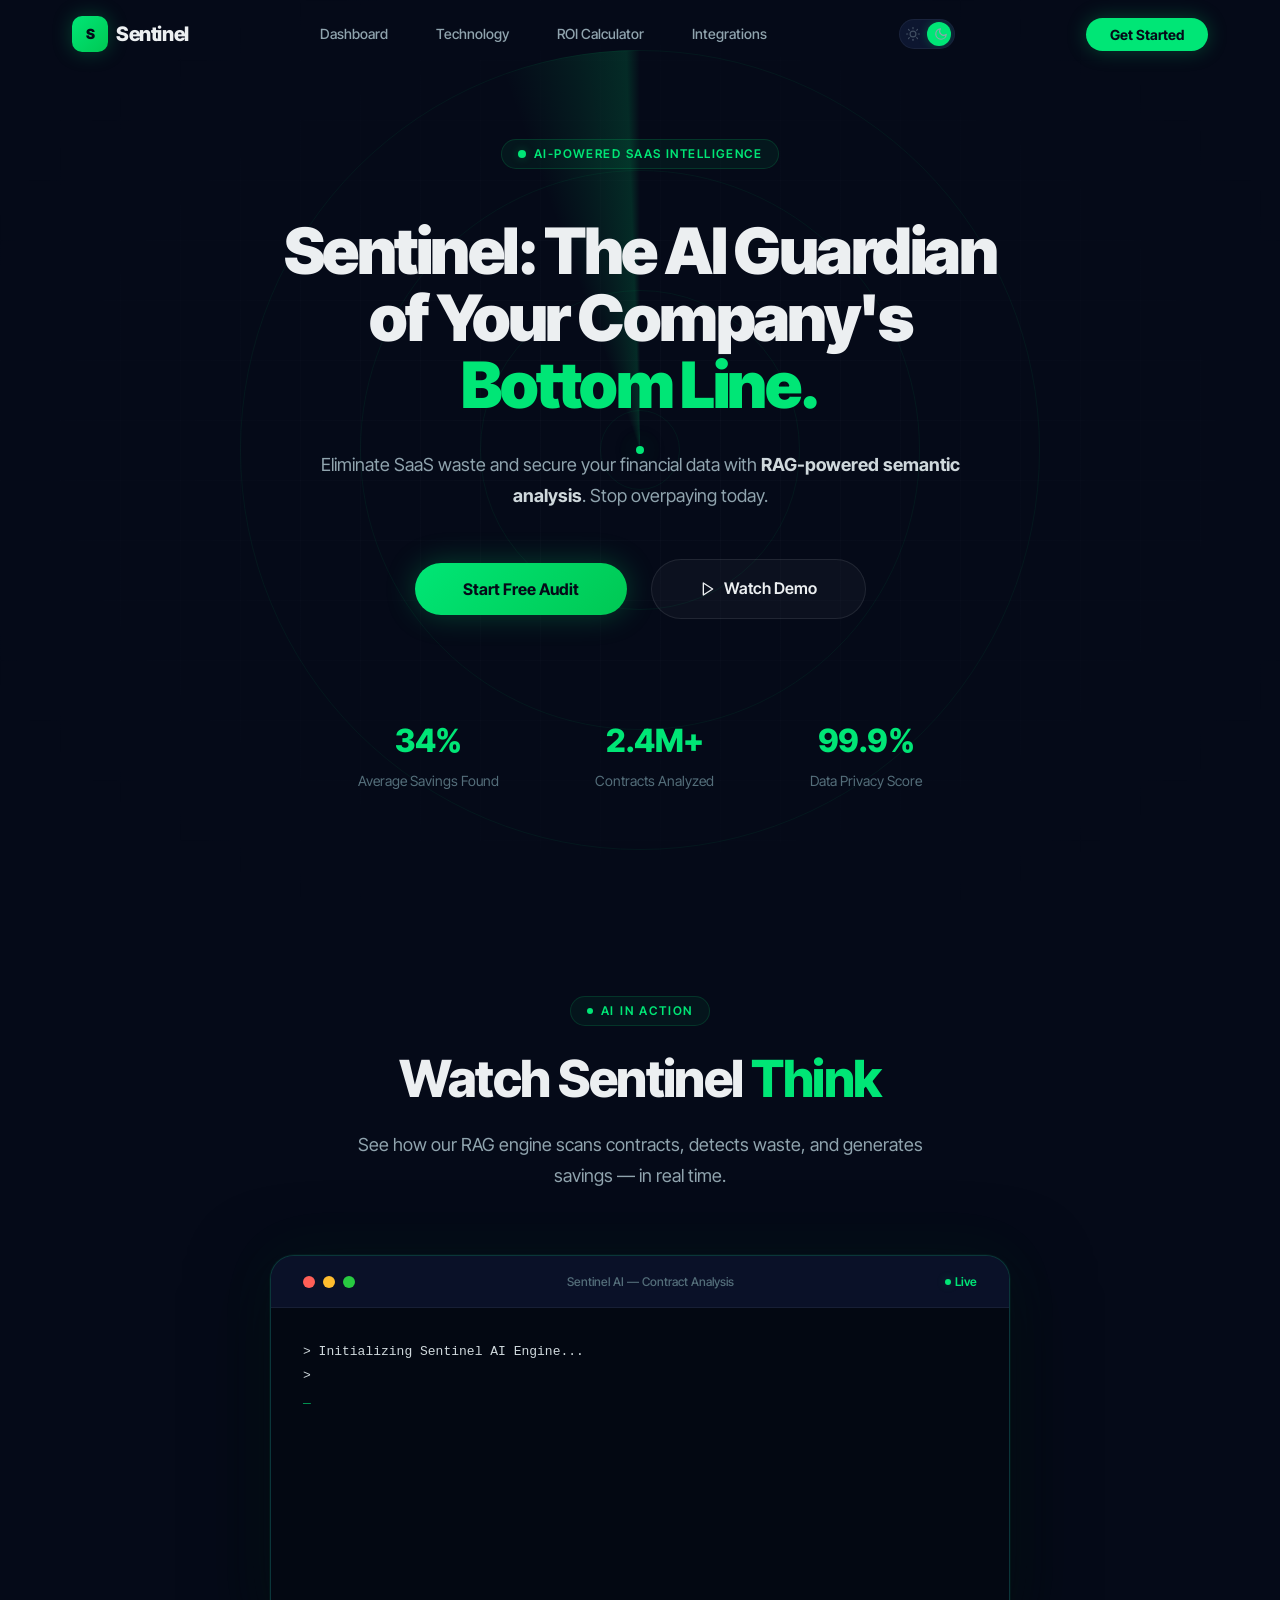
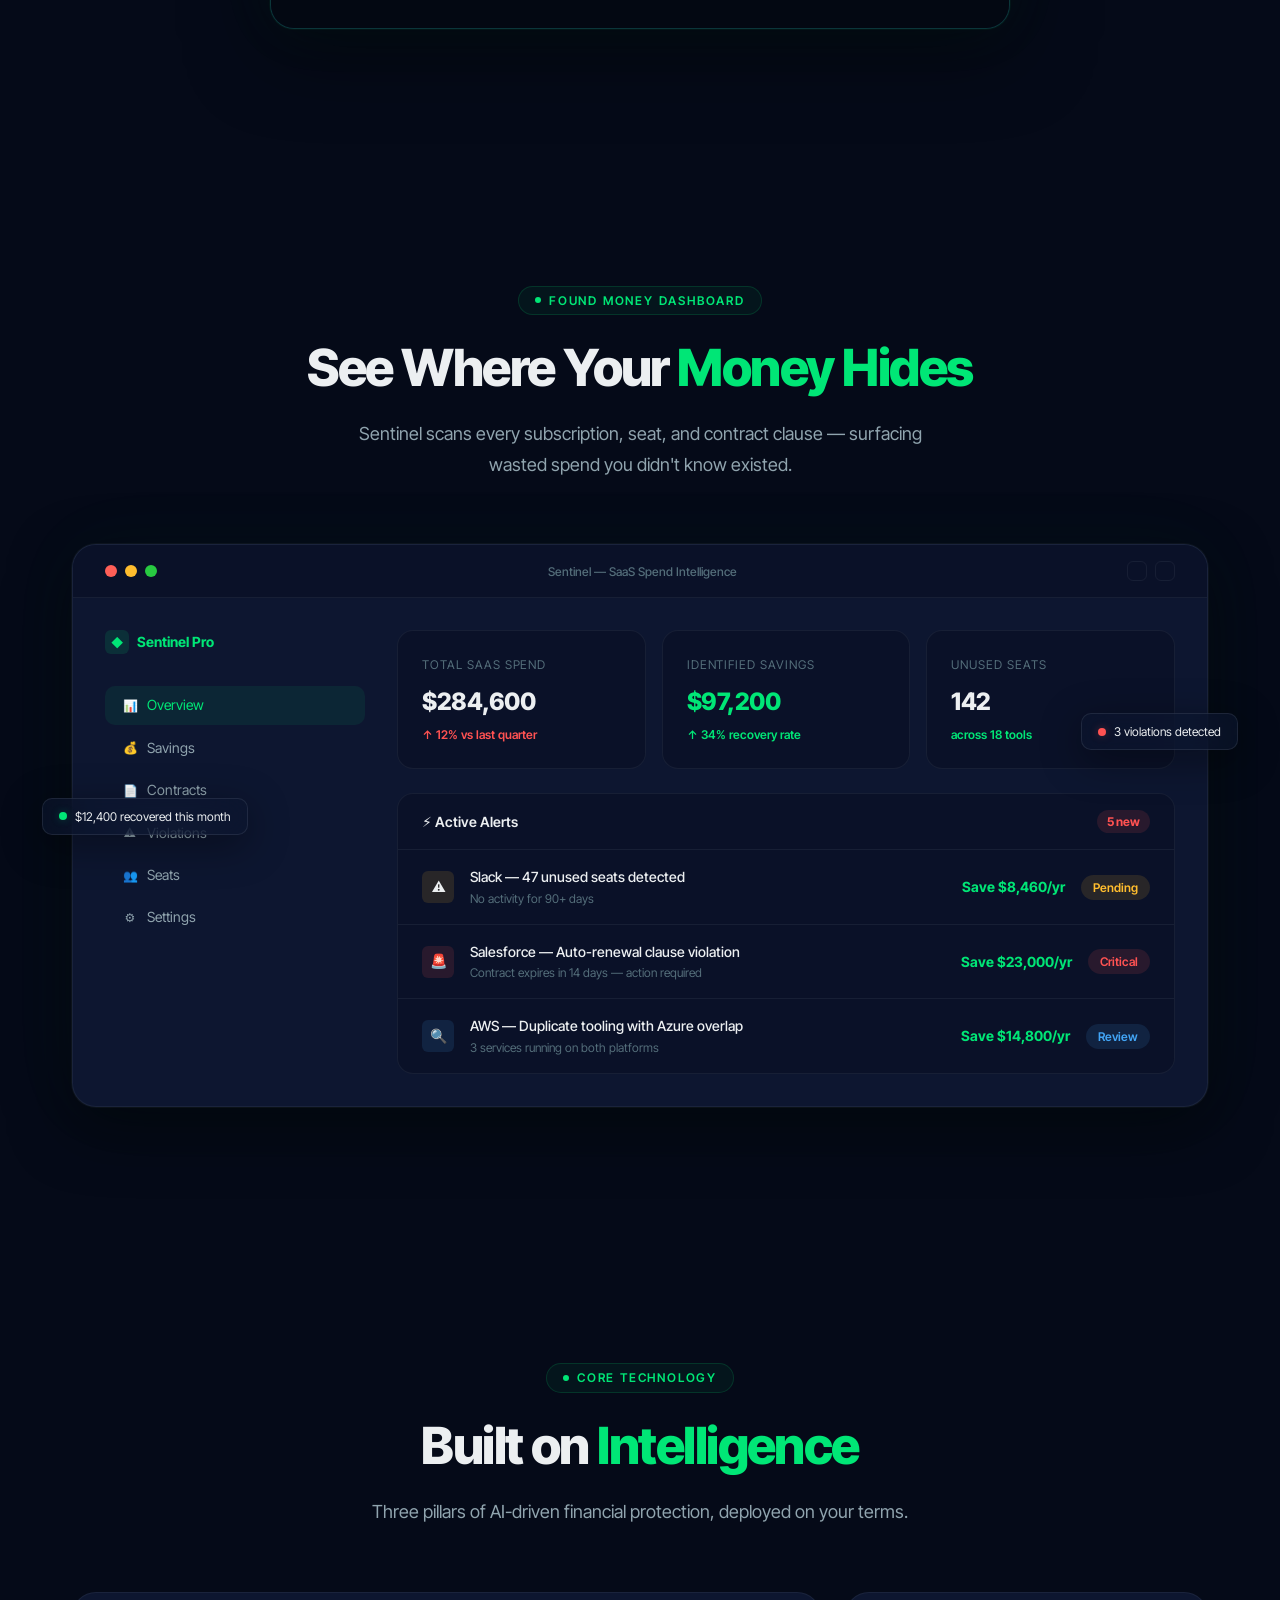
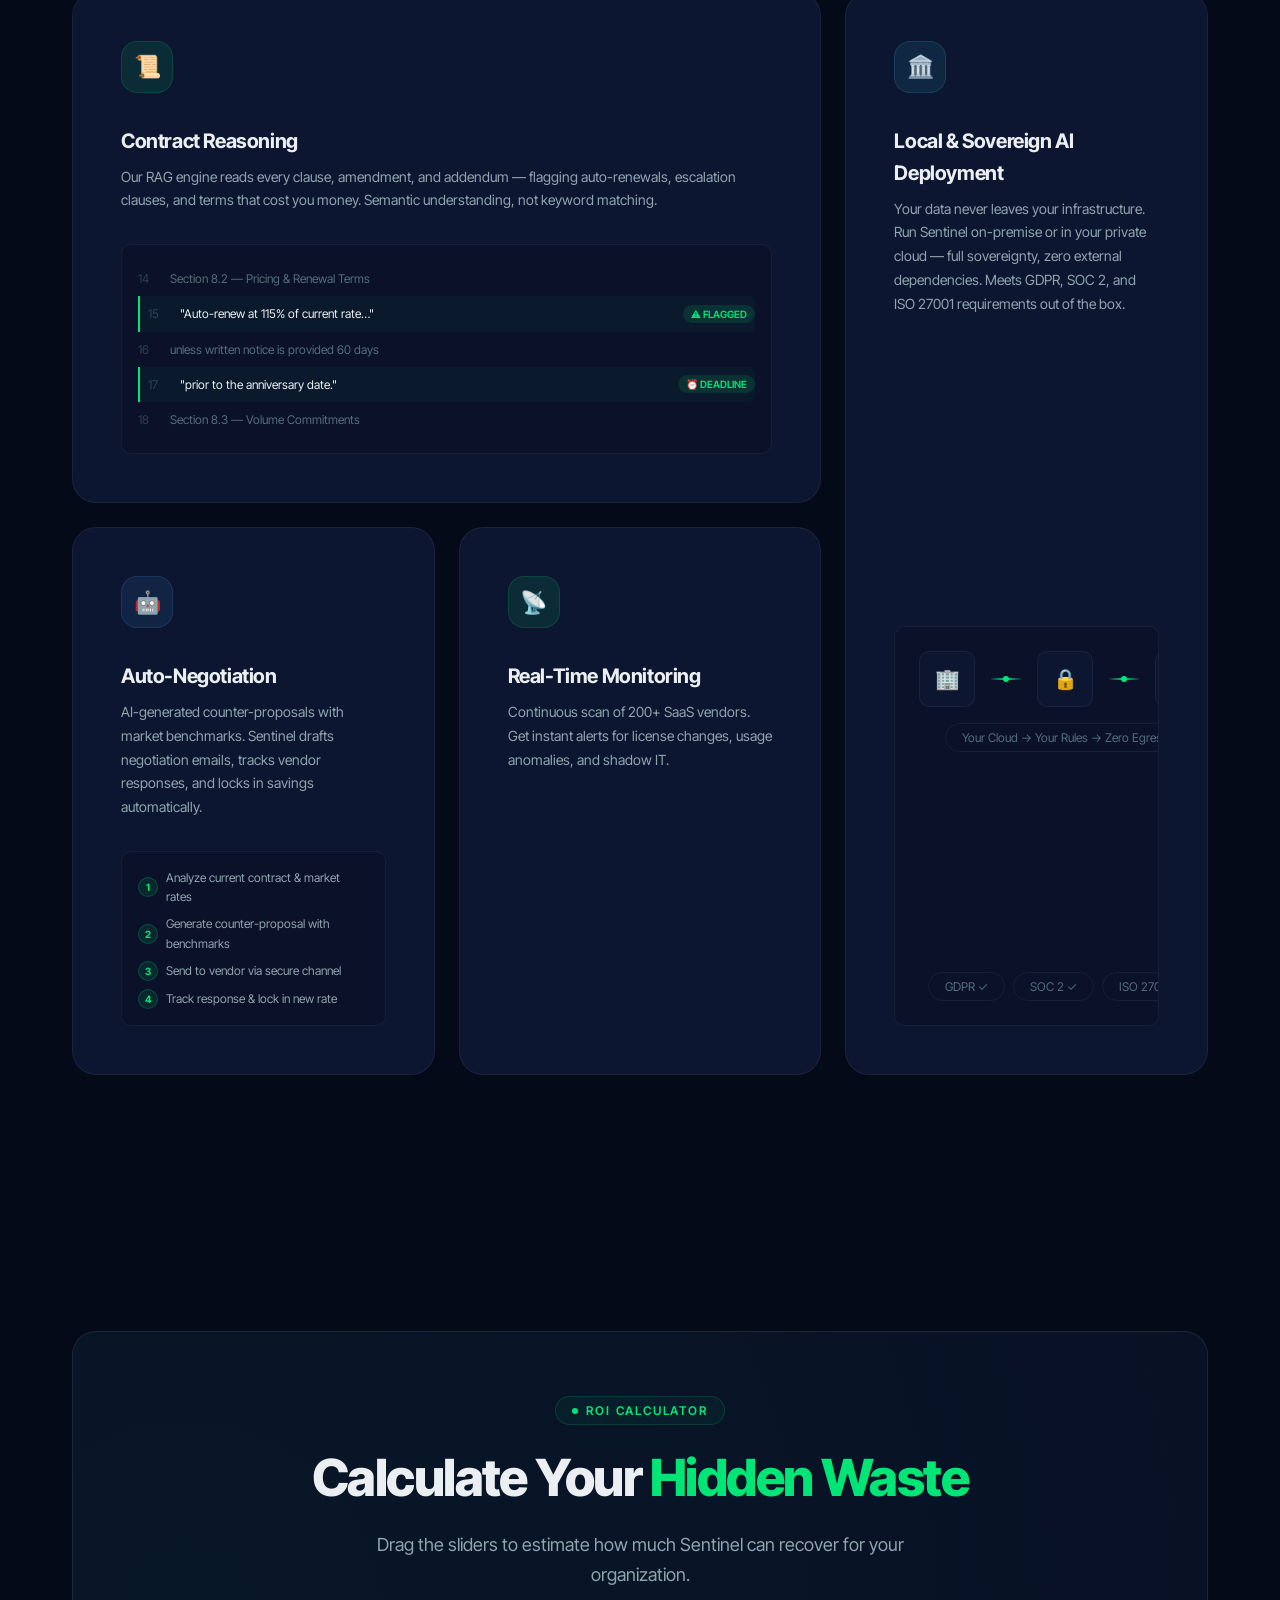
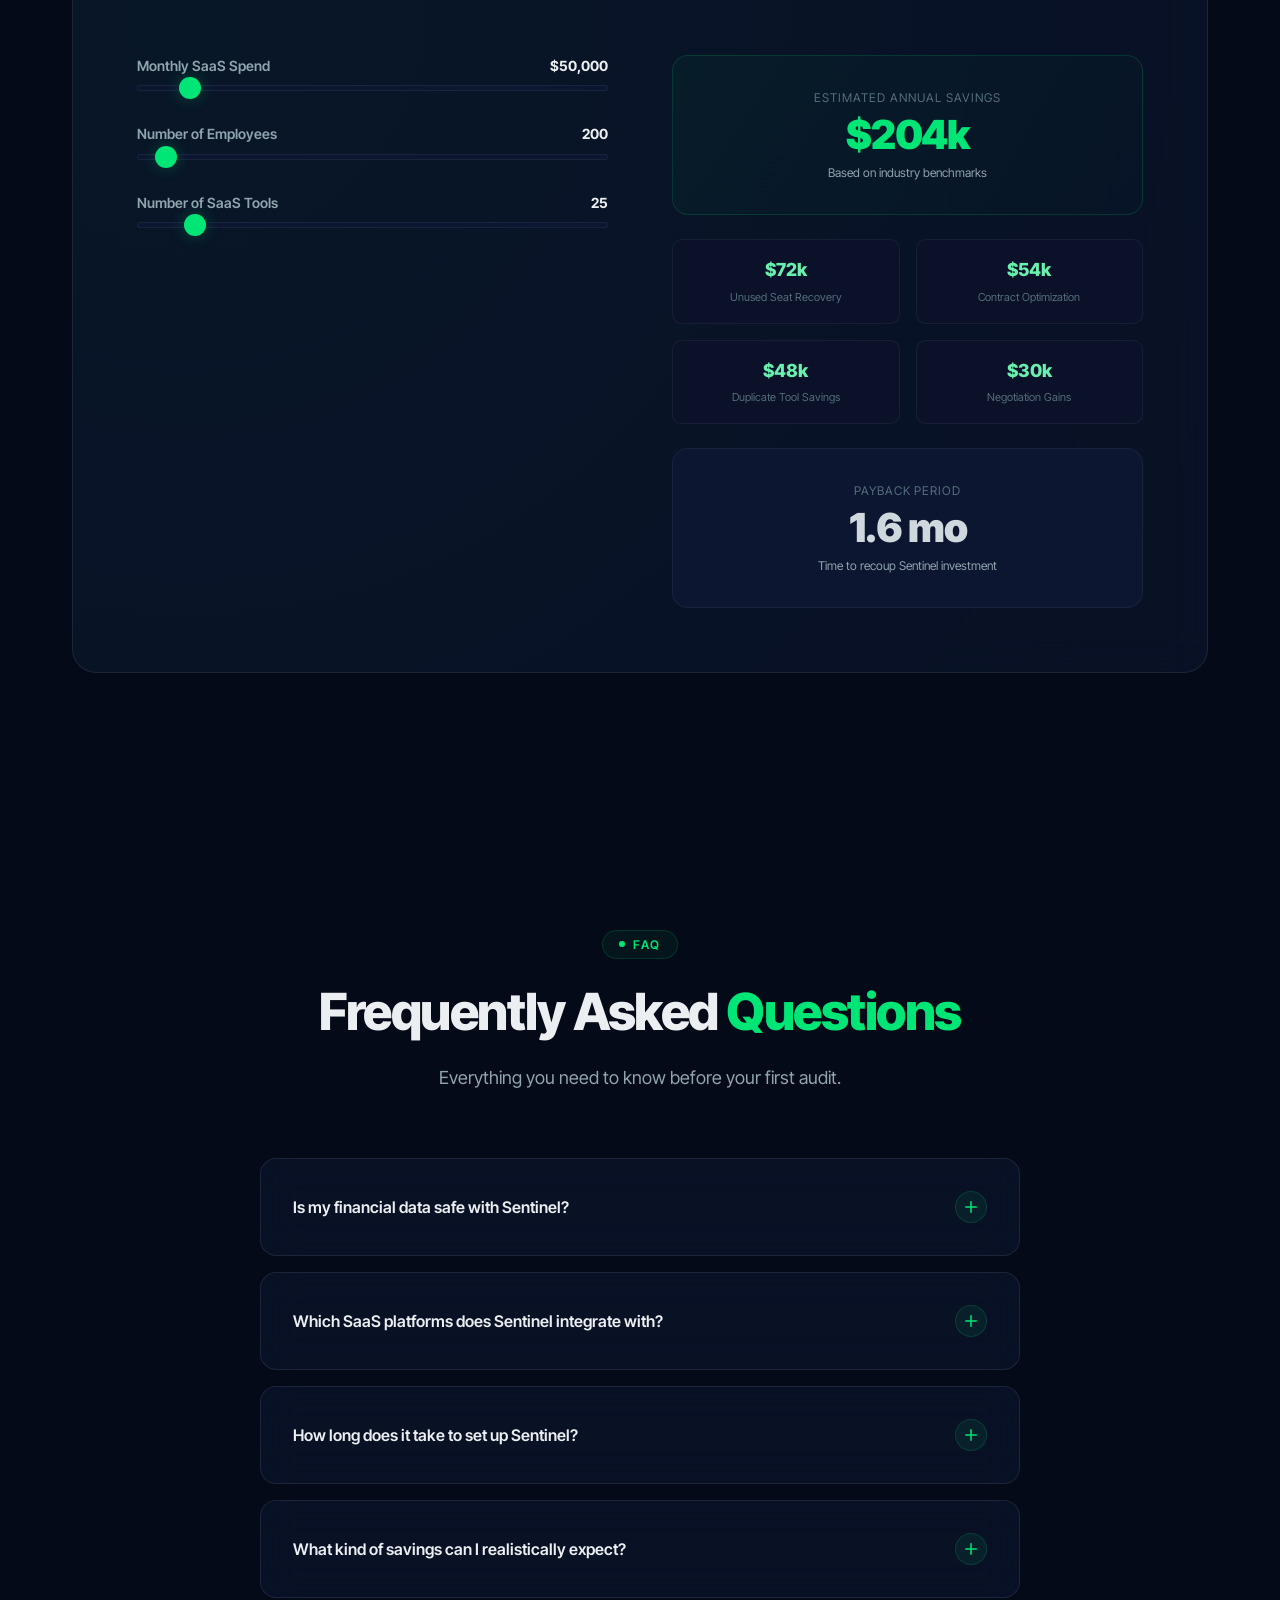
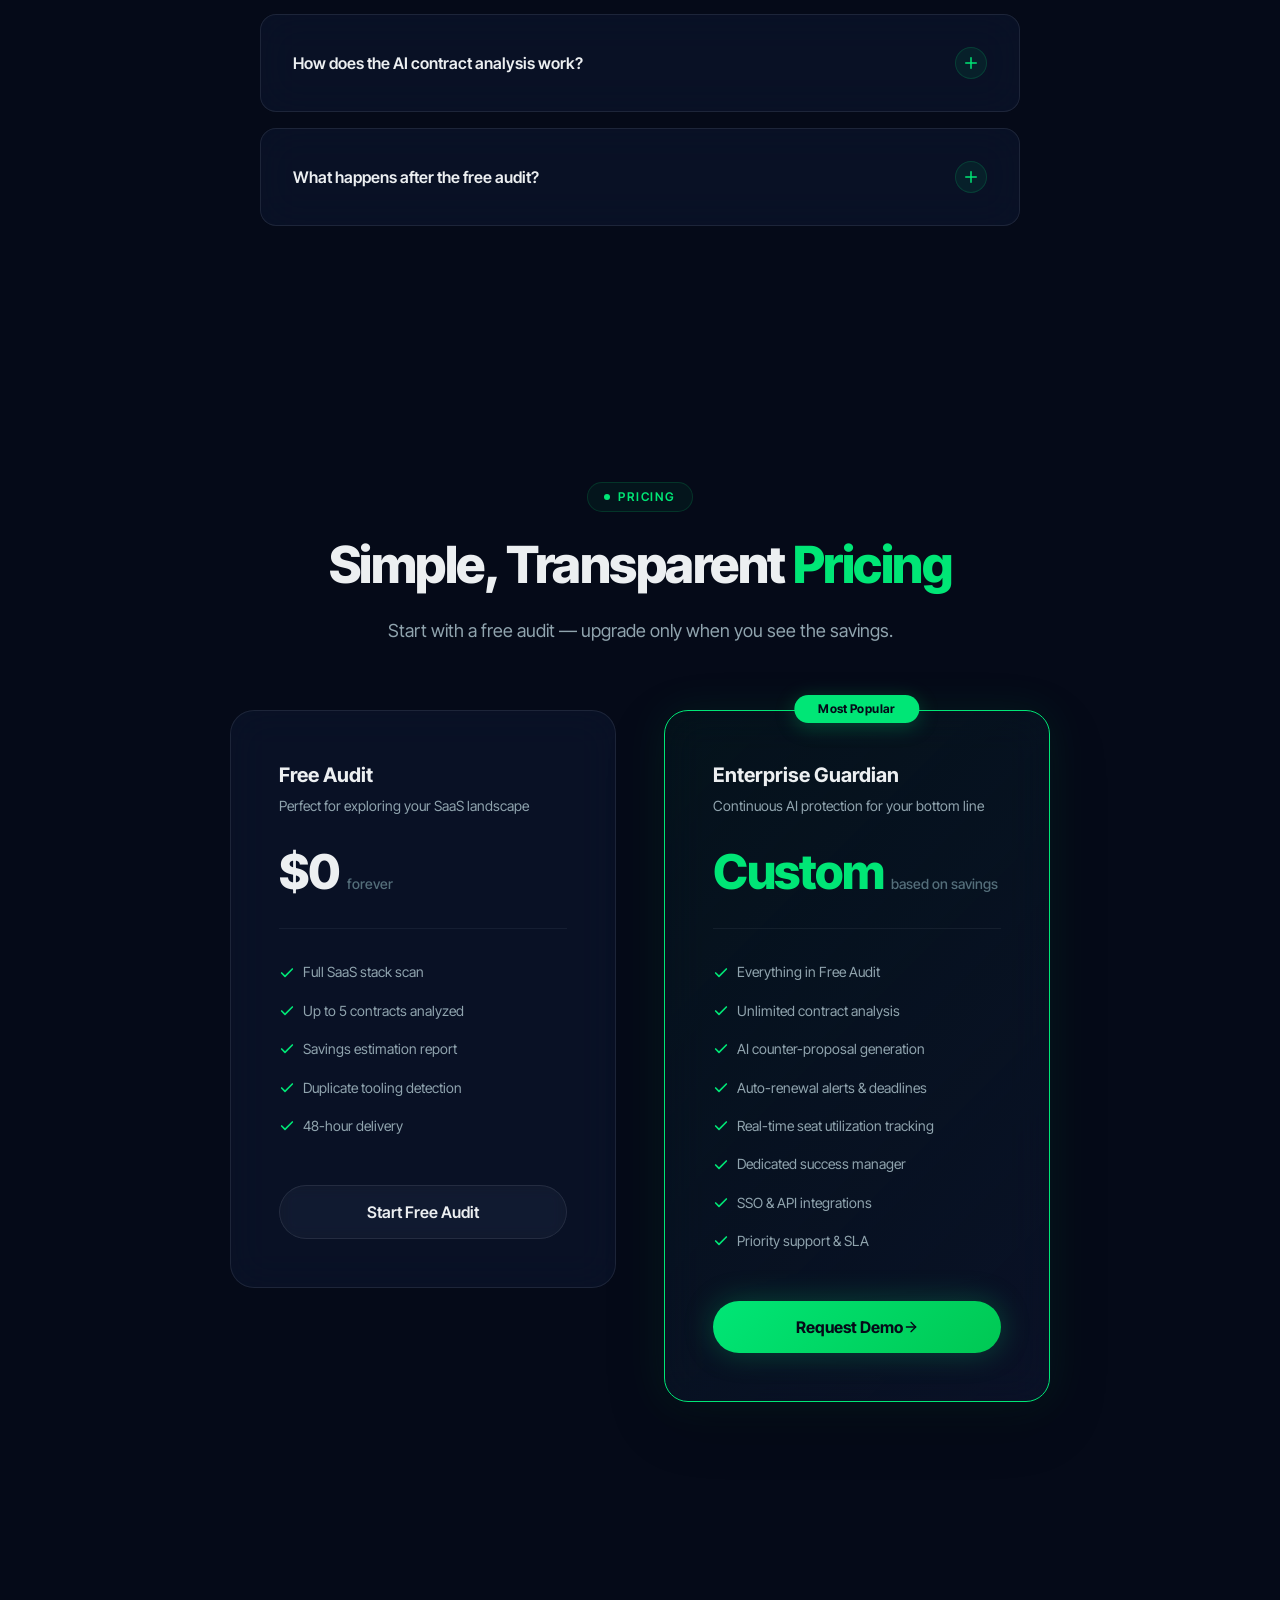
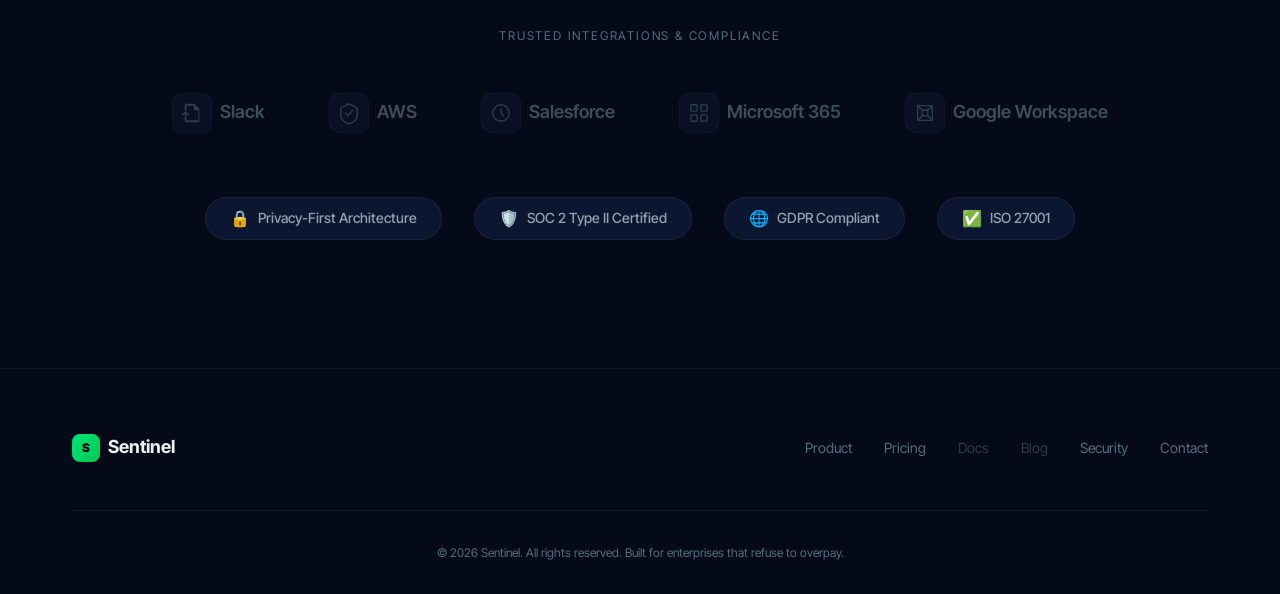
==== public/index.html @ 62b5df9a "feat: add interactive ROI report animation to lead modal" ====
<!DOCTYPE html>
<html lang="en">
<head>
  <meta charset="UTF-8" />
  <meta name="viewport" content="width=device-width, initial-scale=1.0" />
  <title>Sentinel — AI Guardian of Your Company's Bottom Line</title>
  <meta name="description" content="Eliminate SaaS waste with RAG-powered semantic analysis. Sentinel identifies unused seats, contract violations, and hidden spend — saving enterprises millions." />

  <link rel="stylesheet" href="index.min.css" />

  <!-- Favicon -->
  <link rel="icon" type="image/svg+xml" href="data:image/svg+xml,<svg xmlns='http://www.w3.org/2000/svg' viewBox='0 0 100 100'><rect fill='%23050A18' width='100' height='100' rx='20'/><text x='50' y='68' font-size='56' text-anchor='middle' fill='%2300E676'>S</text></svg>" />
</head>
<body>

<!-- Custom AI Cursor -->
<div class="cursor-dot" id="cursorDot"></div>
<div class="cursor-ring" id="cursorRing"></div>

<!-- ============================================
     NAVIGATION
     ============================================ -->
<nav class="nav" id="mainNav">
  <div class="container nav-inner">
    <a href="#" class="nav-logo">
      <div class="logo-icon">S</div>
      Sentinel
    </a>
    <ul class="nav-links">
      <li><a href="#dashboard">Dashboard</a></li>
      <li><a href="#technology">Technology</a></li>
      <li><a href="#calculator">ROI Calculator</a></li>
      <li><a href="#trust">Integrations</a></li>
    </ul>
    <button class="theme-toggle" id="themeToggle" aria-label="Toggle light/dark mode">
      <span class="theme-toggle-track">
        <span class="theme-toggle-icon sun">
          <svg width="14" height="14" viewBox="0 0 24 24" fill="none" stroke="currentColor" stroke-width="2" stroke-linecap="round" stroke-linejoin="round"><circle cx="12" cy="12" r="5"/><line x1="12" y1="1" x2="12" y2="3"/><line x1="12" y1="21" x2="12" y2="23"/><line x1="4.22" y1="4.22" x2="5.64" y2="5.64"/><line x1="18.36" y1="18.36" x2="19.78" y2="19.78"/><line x1="1" y1="12" x2="3" y2="12"/><line x1="21" y1="12" x2="23" y2="12"/><line x1="4.22" y1="19.78" x2="5.64" y2="18.36"/><line x1="18.36" y1="5.64" x2="19.78" y2="4.22"/></svg>
        </span>
        <span class="theme-toggle-icon moon">
          <svg width="14" height="14" viewBox="0 0 24 24" fill="none" stroke="currentColor" stroke-width="2" stroke-linecap="round" stroke-linejoin="round"><path d="M21 12.79A9 9 0 1 1 11.21 3 7 7 0 0 0 21 12.79z"/></svg>
        </span>
        <span class="theme-toggle-thumb"></span>
      </span>
    </button>
    <button type="button" class="nav-cta shimmer-target magnetic trigger-modal" id="navCta">Get Started</button>
    <div class="nav-toggle" id="navToggle" aria-label="Toggle navigation">
      <span></span><span></span><span></span>
    </div>
  </div>
</nav>


<!-- ============================================
     HERO SECTION
     ============================================ -->
<section class="hero" id="hero">
  <!-- Radar background -->
  <div class="hero-radar" aria-hidden="true">
    <div class="radar-ring"></div>
    <div class="radar-ring"></div>
    <div class="radar-ring"></div>
    <div class="radar-ring"></div>
    <div class="radar-sweep"></div>
    <div class="radar-center-dot"></div>
  </div>

  <!-- Grid overlay -->
  <div class="hero-grid-overlay" aria-hidden="true"></div>

  <!-- Floating particles -->
  <div class="hero-particles" aria-hidden="true">
    <div class="particle"></div>
    <div class="particle"></div>
    <div class="particle"></div>
    <div class="particle"></div>
    <div class="particle"></div>
    <div class="particle"></div>
    <div class="particle"></div>
    <div class="particle"></div>
  </div>

  <div class="container hero-content">
    <div class="hero-badge">
      <span class="badge-pulse"></span>
      AI-Powered SaaS Intelligence
    </div>

    <h1>
      <span class="line">Sentinel: The AI Guardian</span>
      <span class="line">of Your Company's</span>
      <span class="line"><span class="highlight">Bottom Line.</span></span>
    </h1>

    <p class="hero-sub">
      Eliminate SaaS waste and secure your financial data with <strong class="highlight-silver">RAG-powered semantic analysis</strong>.
      Stop overpaying today.
    </p>

    <div class="hero-actions">
      <button type="button" class="btn-primary shimmer-target magnetic trigger-modal">Start Free Audit</button>
      <a href="#dashboard" class="btn-secondary" style="text-decoration:none;">
        <svg width="16" height="16" viewBox="0 0 24 24" fill="none" stroke="currentColor" stroke-width="2" stroke-linecap="round" stroke-linejoin="round"><polygon points="5 3 19 12 5 21 5 3"/></svg>
        Watch Demo
      </a>
    </div>

    <div class="hero-stats">
      <div class="hero-stat">
        <div class="hero-stat-value" data-count="34" data-suffix="%">0%</div>
        <div class="hero-stat-label">Average Savings Found</div>
      </div>
      <div class="hero-stat">
        <div class="hero-stat-value" data-count="2.4" data-suffix="M+" data-decimal="1">0</div>
        <div class="hero-stat-label">Contracts Analyzed</div>
      </div>
      <div class="hero-stat">
        <div class="hero-stat-value" data-count="99.9" data-suffix="%" data-decimal="1">0%</div>
        <div class="hero-stat-label">Data Privacy Score</div>
      </div>
    </div>
  </div>
</section>


<!-- ============================================
     AI TERMINAL — LIVE ANALYSIS DEMO
     ============================================ -->
<section class="ai-terminal-section reveal" id="aiTerminal">
  <div class="container">
    <div class="ai-terminal-header">
      <span class="section-label"><span class="dot"></span> AI in Action</span>
      <h2 class="section-title">Watch Sentinel <span class="highlight">Think</span></h2>
      <p class="section-subtitle" style="margin: 0 auto;">
        See how our RAG engine scans contracts, detects waste, and generates savings — in real time.
      </p>
    </div>

    <div class="terminal-window">
      <div class="terminal-titlebar">
        <div class="terminal-dots"><span></span><span></span><span></span></div>
        <span class="terminal-title">Sentinel AI — Contract Analysis</span>
        <div class="terminal-status">
          <span class="status-dot"></span> Live
        </div>
      </div>
      <div class="terminal-body" id="terminalBody">
        <div id="terminalOutput"></div>
        <span class="term-cursor" id="termCursor">_</span>
      </div>
    </div>
  </div>
</section>


<!-- ============================================
     "FOUND MONEY" DASHBOARD
     ============================================ -->
<section class="dashboard-section reveal" id="dashboard">
  <div class="container">
    <span class="section-label"><span class="dot"></span> Found Money Dashboard</span>
    <h2 class="section-title">See Where Your <span class="highlight">Money Hides</span></h2>
    <p class="section-subtitle" style="margin: 0 auto;">
      Sentinel scans every subscription, seat, and contract clause — surfacing wasted spend you didn't know existed.
    </p>

    <div class="dashboard-mockup tilt-target">
      <!-- Floating annotations -->
      <div class="dash-annotation left">
        <span class="annotation-dot green"></span>
        $12,400 recovered this month
      </div>
      <div class="dash-annotation right">
        <span class="annotation-dot red"></span>
        3 violations detected
      </div>

      <div class="dashboard-frame">
        <!-- Title bar -->
        <div class="dash-titlebar">
          <div class="dash-dots"><span></span><span></span><span></span></div>
          <span class="dash-titlebar-text">Sentinel — SaaS Spend Intelligence</span>
          <div class="dash-titlebar-actions"><span></span><span></span></div>
        </div>

        <!-- Content area -->
        <div class="dash-content">
          <!-- Sidebar -->
          <div class="dash-sidebar">
            <div class="dash-sidebar-header">
              <span class="icon">◆</span> Sentinel Pro
            </div>
            <div class="dash-nav-item active"><span class="nav-icon">📊</span> Overview</div>
            <div class="dash-nav-item"><span class="nav-icon">💰</span> Savings</div>
            <div class="dash-nav-item"><span class="nav-icon">📄</span> Contracts</div>
            <div class="dash-nav-item"><span class="nav-icon">⚠️</span> Violations</div>
            <div class="dash-nav-item"><span class="nav-icon">👥</span> Seats</div>
            <div class="dash-nav-item"><span class="nav-icon">⚙️</span> Settings</div>
          </div>

          <!-- Main Panel -->
          <div class="dash-main">
            <!-- Top metric cards -->
            <div class="dash-top-cards">
              <div class="dash-card">
                <div class="dash-card-label">Total SaaS Spend</div>
                <div class="dash-card-value">$284,600</div>
                <div class="dash-card-change negative">↑ 12% vs last quarter</div>
              </div>
              <div class="dash-card">
                <div class="dash-card-label">Identified Savings</div>
                <div class="dash-card-value savings">$97,200</div>
                <div class="dash-card-change">↑ 34% recovery rate</div>
              </div>
              <div class="dash-card">
                <div class="dash-card-label">Unused Seats</div>
                <div class="dash-card-value">142</div>
                <div class="dash-card-change">across 18 tools</div>
              </div>
            </div>

            <!-- Alert rows -->
            <div class="dash-alerts">
              <div class="dash-alert-header">
                <span>⚡ Active Alerts</span>
                <span class="dash-alert-count">5 new</span>
              </div>
              <div class="dash-alert-row">
                <div class="alert-icon warning">⚠️</div>
                <div>
                  <div class="alert-text-primary">Slack — 47 unused seats detected</div>
                  <div class="alert-text-secondary">No activity for 90+ days</div>
                </div>
                <div class="alert-savings">Save $8,460/yr</div>
                <span class="alert-status pending">Pending</span>
              </div>
              <div class="dash-alert-row">
                <div class="alert-icon danger">🚨</div>
                <div>
                  <div class="alert-text-primary">Salesforce — Auto-renewal clause violation</div>
                  <div class="alert-text-secondary">Contract expires in 14 days — action required</div>
                </div>
                <div class="alert-savings">Save $23,000/yr</div>
                <span class="alert-status critical">Critical</span>
              </div>
              <div class="dash-alert-row">
                <div class="alert-icon info">🔍</div>
                <div>
                  <div class="alert-text-primary">AWS — Duplicate tooling with Azure overlap</div>
                  <div class="alert-text-secondary">3 services running on both platforms</div>
                </div>
                <div class="alert-savings">Save $14,800/yr</div>
                <span class="alert-status review">Review</span>
              </div>
            </div>
          </div>
        </div>
      </div>
    </div>
  </div>
</section>


<!-- ============================================
     CORE TECH — BENTO GRID
     ============================================ -->
<section class="tech-section reveal" id="technology">
  <div class="container">
    <div class="section-header">
      <span class="section-label"><span class="dot"></span> Core Technology</span>
      <h2 class="section-title">Built on <span class="highlight">Intelligence</span></h2>
      <p class="section-subtitle" style="margin: 0 auto;">
        Three pillars of AI-driven financial protection, deployed on your terms.
      </p>
    </div>

    <div class="bento-grid">
      <!-- 1. Contract Reasoning (spans 2 cols) -->
      <div class="bento-card primary reveal reveal-delay-1 shimmer-target">
        <div class="bento-icon emerald">📜</div>
        <h3>Contract Reasoning</h3>
        <p>
          Our RAG engine reads every clause, amendment, and addendum — flagging auto-renewals,
          escalation clauses, and terms that cost you money. Semantic understanding, not keyword matching.
        </p>
        <div class="bento-visual">
          <div class="contract-visual">
            <div class="clause-line">
              <span class="line-num">14</span>
              <span>Section 8.2 — Pricing & Renewal Terms</span>
            </div>
            <div class="clause-line flagged">
              <span class="line-num">15</span>
              <span>"Auto-renew at 115% of current rate…"</span>
              <span class="tag">⚠ FLAGGED</span>
            </div>
            <div class="clause-line">
              <span class="line-num">16</span>
              <span>unless written notice is provided 60 days</span>
            </div>
            <div class="clause-line flagged">
              <span class="line-num">17</span>
              <span>"prior to the anniversary date."</span>
              <span class="tag">⏰ DEADLINE</span>
            </div>
            <div class="clause-line">
              <span class="line-num">18</span>
              <span>Section 8.3 — Volume Commitments</span>
            </div>
          </div>
        </div>
      </div>

      <!-- 2. Sovereign AI (spans 2 rows) -->
      <div class="bento-card featured reveal reveal-delay-2 shimmer-target">
        <div class="bento-icon cyan">🏛️</div>
        <h3>Local &amp; Sovereign AI Deployment</h3>
        <p>
          Your data never leaves your infrastructure. Run Sentinel
          on-premise or in your private cloud — full sovereignty,
          zero external dependencies. Meets GDPR, SOC 2, and
          ISO 27001 requirements out of the box.
        </p>
        <div class="bento-visual" style="flex:1; display:flex;">
          <div class="sovereign-visual">
            <div class="server-nodes">
              <div class="server-node">🏢</div>
              <div class="node-connector"></div>
              <div class="server-node">🔒</div>
              <div class="node-connector"></div>
              <div class="server-node">🛡️</div>
            </div>
            <span class="sovereign-label">Your Cloud → Your Rules → Zero Egress</span>
            <div style="display:flex; gap:8px; flex-wrap:wrap; justify-content:center; margin-top:auto;">
              <span class="sovereign-label">GDPR ✓</span>
              <span class="sovereign-label">SOC 2 ✓</span>
              <span class="sovereign-label">ISO 27001 ✓</span>
            </div>
          </div>
        </div>
      </div>

      <!-- 3. Auto-Negotiation -->
      <div class="bento-card reveal reveal-delay-3 shimmer-target">
        <div class="bento-icon blue">🤖</div>
        <h3>Auto-Negotiation</h3>
        <p>
          AI-generated counter-proposals with market benchmarks.
          Sentinel drafts negotiation emails, tracks vendor
          responses, and locks in savings automatically.
        </p>
        <div class="bento-visual">
          <div class="negotiate-visual">
            <div class="negotiate-step">
              <span class="step-num">1</span>
              Analyze current contract & market rates
            </div>
            <div class="negotiate-step">
              <span class="step-num">2</span>
              Generate counter-proposal with benchmarks
            </div>
            <div class="negotiate-step">
              <span class="step-num">3</span>
              Send to vendor via secure channel
            </div>
            <div class="negotiate-step">
              <span class="step-num">4</span>
              Track response & lock in new rate
            </div>
          </div>
        </div>
      </div>

      <!-- 4. Extra mini card -->
      <div class="bento-card reveal reveal-delay-4 shimmer-target">
        <div class="bento-icon emerald">📡</div>
        <h3>Real-Time Monitoring</h3>
        <p>
          Continuous scan of 200+ SaaS vendors. Get instant alerts
          for license changes, usage anomalies, and shadow IT.
        </p>
      </div>
    </div>
  </div>
</section>


<!-- ============================================
     ROI CALCULATOR
     ============================================ -->
<section class="roi-section reveal" id="calculator">
  <div class="container">
    <div class="roi-wrapper">
      <div class="roi-header">
        <span class="section-label"><span class="dot"></span> ROI Calculator</span>
        <h2 class="section-title">Calculate Your <span class="highlight">Hidden Waste</span></h2>
        <p class="section-subtitle" style="margin: 0 auto;">
          Drag the sliders to estimate how much Sentinel can recover for your organization.
        </p>
      </div>

      <div class="roi-body">
        <!-- Inputs -->
        <div class="roi-inputs">
          <div class="roi-field">
            <label>
              Monthly SaaS Spend
              <span class="roi-field-value" id="spendValue">$50,000</span>
            </label>
            <input
              type="range" class="roi-slider" id="spendSlider"
              min="5000" max="500000" value="50000" step="1000"
            />
          </div>
          <div class="roi-field">
            <label>
              Number of Employees
              <span class="roi-field-value" id="empValue">200</span>
            </label>
            <input
              type="range" class="roi-slider" id="empSlider"
              min="10" max="5000" value="200" step="10"
            />
          </div>
          <div class="roi-field">
            <label>
              Number of SaaS Tools
              <span class="roi-field-value" id="toolValue">25</span>
            </label>
            <input
              type="range" class="roi-slider" id="toolSlider"
              min="5" max="200" value="25" step="1"
            />
          </div>
        </div>

        <!-- Results -->
        <div class="roi-results">
          <div class="roi-result-card primary-result">
            <div class="roi-result-label">Estimated Annual Savings</div>
            <div class="roi-result-value" id="roiSavings">$204,000</div>
            <div class="roi-result-sub">Based on industry benchmarks</div>
          </div>
          <div class="roi-result-breakdown">
            <div class="roi-mini-stat">
              <div class="value" id="roiSeats">$72,000</div>
              <div class="label">Unused Seat Recovery</div>
            </div>
            <div class="roi-mini-stat">
              <div class="value" id="roiContracts">$54,000</div>
              <div class="label">Contract Optimization</div>
            </div>
            <div class="roi-mini-stat">
              <div class="value" id="roiDuplicate">$48,000</div>
              <div class="label">Duplicate Tool Savings</div>
            </div>
            <div class="roi-mini-stat">
              <div class="value" id="roiNegotiate">$30,000</div>
              <div class="label">Negotiation Gains</div>
            </div>
          </div>
          <div class="roi-result-card">
            <div class="roi-result-label">Payback Period</div>
            <div class="roi-result-value silver" id="roiPayback">1.2 mo</div>
            <div class="roi-result-sub">Time to recoup Sentinel investment</div>
          </div>
        </div>
      </div>
    </div>
  </div>
</section>


<!-- ============================================
     FAQ — ACCORDION
     ============================================ -->
<section class="faq-section reveal" id="faq">
  <div class="container">
    <div class="faq-header">
      <span class="section-label"><span class="dot"></span> FAQ</span>
      <h2 class="section-title">Frequently Asked <span class="highlight">Questions</span></h2>
      <p class="section-subtitle" style="margin: 0 auto;">
        Everything you need to know before your first audit.
      </p>
    </div>

    <div class="faq-list">
      <div class="faq-item">
        <button class="faq-question" aria-expanded="false">
          <span>Is my financial data safe with Sentinel?</span>
          <span class="faq-icon">
            <svg width="18" height="18" viewBox="0 0 24 24" fill="none" stroke="currentColor" stroke-width="2" stroke-linecap="round" stroke-linejoin="round"><line x1="12" y1="5" x2="12" y2="19"></line><line x1="5" y1="12" x2="19" y2="12"></line></svg>
          </span>
        </button>
        <div class="faq-answer">
          <p>Absolutely. Sentinel runs entirely within your own infrastructure — on-premise or in your private cloud. Your data never leaves your perimeter. We are SOC 2 Type II certified, GDPR compliant, and ISO 27001 audited. Zero external API calls, zero data egress.</p>
        </div>
      </div>

      <div class="faq-item">
        <button class="faq-question" aria-expanded="false">
          <span>Which SaaS platforms does Sentinel integrate with?</span>
          <span class="faq-icon">
            <svg width="18" height="18" viewBox="0 0 24 24" fill="none" stroke="currentColor" stroke-width="2" stroke-linecap="round" stroke-linejoin="round"><line x1="12" y1="5" x2="12" y2="19"></line><line x1="5" y1="12" x2="19" y2="12"></line></svg>
          </span>
        </button>
        <div class="faq-answer">
          <p>Sentinel connects with 200+ SaaS vendors out of the box, including Slack, Salesforce, AWS, Microsoft 365, Google Workspace, HubSpot, Zoom, Jira, and more. Custom connectors can be built for proprietary or internal tools within days.</p>
        </div>
      </div>

      <div class="faq-item">
        <button class="faq-question" aria-expanded="false">
          <span>How long does it take to set up Sentinel?</span>
          <span class="faq-icon">
            <svg width="18" height="18" viewBox="0 0 24 24" fill="none" stroke="currentColor" stroke-width="2" stroke-linecap="round" stroke-linejoin="round"><line x1="12" y1="5" x2="12" y2="19"></line><line x1="5" y1="12" x2="19" y2="12"></line></svg>
          </span>
        </button>
        <div class="faq-answer">
          <p>Most organizations are live within 48 hours. The initial free audit requires zero integration — just upload your contracts and we handle the rest. Full platform deployment with SSO and API connections typically takes 3–5 business days.</p>
        </div>
      </div>

      <div class="faq-item">
        <button class="faq-question" aria-expanded="false">
          <span>What kind of savings can I realistically expect?</span>
          <span class="faq-icon">
            <svg width="18" height="18" viewBox="0 0 24 24" fill="none" stroke="currentColor" stroke-width="2" stroke-linecap="round" stroke-linejoin="round"><line x1="12" y1="5" x2="12" y2="19"></line><line x1="5" y1="12" x2="19" y2="12"></line></svg>
          </span>
        </button>
        <div class="faq-answer">
          <p>On average, enterprises discover 25–34% in recoverable SaaS waste. This includes unused seats, duplicate tools, unfavorable contract terms, and missed negotiation opportunities. Our ROI calculator above gives you a personalized estimate based on your organization's size.</p>
        </div>
      </div>

      <div class="faq-item">
        <button class="faq-question" aria-expanded="false">
          <span>How does the AI contract analysis work?</span>
          <span class="faq-icon">
            <svg width="18" height="18" viewBox="0 0 24 24" fill="none" stroke="currentColor" stroke-width="2" stroke-linecap="round" stroke-linejoin="round"><line x1="12" y1="5" x2="12" y2="19"></line><line x1="5" y1="12" x2="19" y2="12"></line></svg>
          </span>
        </button>
        <div class="faq-answer">
          <p>Sentinel uses Retrieval-Augmented Generation (RAG) to semantically understand every clause in your contracts — not just keyword matching. It flags auto-renewal traps, escalation clauses, volume commitments, and generates AI-powered counter-proposals with real market benchmarks.</p>
        </div>
      </div>

      <div class="faq-item">
        <button class="faq-question" aria-expanded="false">
          <span>What happens after the free audit?</span>
          <span class="faq-icon">
            <svg width="18" height="18" viewBox="0 0 24 24" fill="none" stroke="currentColor" stroke-width="2" stroke-linecap="round" stroke-linejoin="round"><line x1="12" y1="5" x2="12" y2="19"></line><line x1="5" y1="12" x2="19" y2="12"></line></svg>
          </span>
        </button>
        <div class="faq-answer">
          <p>You receive a detailed savings report with actionable recommendations — completely free, no strings attached. If you'd like to automate ongoing monitoring and negotiations, our team will walk you through flexible pricing plans that scale with your organization.</p>
        </div>
      </div>
    </div>
  </div>
</section>


<!-- ============================================
     PRICING
     ============================================ -->
<section class="pricing-section reveal" id="pricing">
  <div class="container">
    <div class="pricing-header">
      <span class="section-label"><span class="dot"></span> Pricing</span>
      <h2 class="section-title">Simple, Transparent <span class="highlight">Pricing</span></h2>
      <p class="section-subtitle" style="margin: 0 auto;">
        Start with a free audit — upgrade only when you see the savings.
      </p>
    </div>

    <div class="pricing-grid">
      <!-- Free Audit Card -->
      <div class="pricing-card">
        <div class="pricing-card-header">
          <h3 class="pricing-plan-name">Free Audit</h3>
          <p class="pricing-plan-desc">Perfect for exploring your SaaS landscape</p>
        </div>
        <div class="pricing-price">
          <span class="pricing-amount">$0</span>
          <span class="pricing-period">forever</span>
        </div>
        <ul class="pricing-features">
          <li>
            <svg width="16" height="16" viewBox="0 0 24 24" fill="none" stroke="currentColor" stroke-width="2.5" stroke-linecap="round" stroke-linejoin="round"><polyline points="20 6 9 17 4 12"></polyline></svg>
            Full SaaS stack scan
          </li>
          <li>
            <svg width="16" height="16" viewBox="0 0 24 24" fill="none" stroke="currentColor" stroke-width="2.5" stroke-linecap="round" stroke-linejoin="round"><polyline points="20 6 9 17 4 12"></polyline></svg>
            Up to 5 contracts analyzed
          </li>
          <li>
            <svg width="16" height="16" viewBox="0 0 24 24" fill="none" stroke="currentColor" stroke-width="2.5" stroke-linecap="round" stroke-linejoin="round"><polyline points="20 6 9 17 4 12"></polyline></svg>
            Savings estimation report
          </li>
          <li>
            <svg width="16" height="16" viewBox="0 0 24 24" fill="none" stroke="currentColor" stroke-width="2.5" stroke-linecap="round" stroke-linejoin="round"><polyline points="20 6 9 17 4 12"></polyline></svg>
            Duplicate tooling detection
          </li>
          <li>
            <svg width="16" height="16" viewBox="0 0 24 24" fill="none" stroke="currentColor" stroke-width="2.5" stroke-linecap="round" stroke-linejoin="round"><polyline points="20 6 9 17 4 12"></polyline></svg>
            48-hour delivery
          </li>
        </ul>
        <button class="btn-secondary pricing-cta trigger-modal" style="width: 100%;">
          Start Free Audit
        </button>
      </div>

      <!-- Enterprise Card -->
      <div class="pricing-card featured">
        <div class="pricing-badge">Most Popular</div>
        <div class="pricing-card-header">
          <h3 class="pricing-plan-name">Enterprise Guardian</h3>
          <p class="pricing-plan-desc">Continuous AI protection for your bottom line</p>
        </div>
        <div class="pricing-price">
          <span class="pricing-amount">Custom</span>
          <span class="pricing-period">based on savings</span>
        </div>
        <ul class="pricing-features">
          <li>
            <svg width="16" height="16" viewBox="0 0 24 24" fill="none" stroke="currentColor" stroke-width="2.5" stroke-linecap="round" stroke-linejoin="round"><polyline points="20 6 9 17 4 12"></polyline></svg>
            Everything in Free Audit
          </li>
          <li>
            <svg width="16" height="16" viewBox="0 0 24 24" fill="none" stroke="currentColor" stroke-width="2.5" stroke-linecap="round" stroke-linejoin="round"><polyline points="20 6 9 17 4 12"></polyline></svg>
            Unlimited contract analysis
          </li>
          <li>
            <svg width="16" height="16" viewBox="0 0 24 24" fill="none" stroke="currentColor" stroke-width="2.5" stroke-linecap="round" stroke-linejoin="round"><polyline points="20 6 9 17 4 12"></polyline></svg>
            AI counter-proposal generation
          </li>
          <li>
            <svg width="16" height="16" viewBox="0 0 24 24" fill="none" stroke="currentColor" stroke-width="2.5" stroke-linecap="round" stroke-linejoin="round"><polyline points="20 6 9 17 4 12"></polyline></svg>
            Auto-renewal alerts & deadlines
          </li>
          <li>
            <svg width="16" height="16" viewBox="0 0 24 24" fill="none" stroke="currentColor" stroke-width="2.5" stroke-linecap="round" stroke-linejoin="round"><polyline points="20 6 9 17 4 12"></polyline></svg>
            Real-time seat utilization tracking
          </li>
          <li>
            <svg width="16" height="16" viewBox="0 0 24 24" fill="none" stroke="currentColor" stroke-width="2.5" stroke-linecap="round" stroke-linejoin="round"><polyline points="20 6 9 17 4 12"></polyline></svg>
            Dedicated success manager
          </li>
          <li>
            <svg width="16" height="16" viewBox="0 0 24 24" fill="none" stroke="currentColor" stroke-width="2.5" stroke-linecap="round" stroke-linejoin="round"><polyline points="20 6 9 17 4 12"></polyline></svg>
            SSO & API integrations
          </li>
          <li>
            <svg width="16" height="16" viewBox="0 0 24 24" fill="none" stroke="currentColor" stroke-width="2.5" stroke-linecap="round" stroke-linejoin="round"><polyline points="20 6 9 17 4 12"></polyline></svg>
            Priority support & SLA
          </li>
        </ul>
        <button class="btn-primary pricing-cta trigger-modal" style="width: 100%;">
          Request Demo
          <svg width="16" height="16" viewBox="0 0 24 24" fill="none" stroke="currentColor" stroke-width="2" stroke-linecap="round" stroke-linejoin="round"><line x1="5" y1="12" x2="19" y2="12"></line><polyline points="12 5 19 12 12 19"></polyline></svg>
        </button>
      </div>
    </div>
  </div>
</section>


<!-- ============================================
     TRUST BAR
     ============================================ -->
<section class="trust-section reveal" id="trust">
  <div class="container">
    <p class="trust-label">Trusted Integrations &amp; Compliance</p>

    <div class="trust-logos">
      <div class="trust-logo">
        <div class="logo-glyph">
          <svg width="22" height="22" viewBox="0 0 24 24" fill="none"><path d="M14.5 2H6a2 2 0 00-2 2v5.5h2V4h8v5h5v11H6v-3.5H4V20a2 2 0 002 2h13a1 1 0 001-1V7l-5.5-5z" fill="#546E7A"/><path d="M2 14l3-3 3 3M5 11v6" stroke="#546E7A" stroke-width="1.5" stroke-linecap="round" stroke-linejoin="round"/></svg>
        </div>
        Slack
      </div>
      <div class="trust-logo">
        <div class="logo-glyph">
          <svg width="22" height="22" viewBox="0 0 24 24" fill="none"><path d="M12 2l9 4.5v7c0 4.5-3.5 8.5-9 10.5-5.5-2-9-6-9-10.5v-7L12 2z" fill="none" stroke="#546E7A" stroke-width="1.5"/><path d="M8 12l3 3 5-6" stroke="#546E7A" stroke-width="1.5" stroke-linecap="round" stroke-linejoin="round"/></svg>
        </div>
        AWS
      </div>
      <div class="trust-logo">
        <div class="logo-glyph">
          <svg width="22" height="22" viewBox="0 0 24 24" fill="none"><circle cx="12" cy="12" r="9" stroke="#546E7A" stroke-width="1.5"/><path d="M12 7v5l3 3" stroke="#546E7A" stroke-width="1.5" stroke-linecap="round"/></svg>
        </div>
        Salesforce
      </div>
      <div class="trust-logo">
        <div class="logo-glyph">
          <svg width="22" height="22" viewBox="0 0 24 24" fill="none"><rect x="3" y="3" width="7" height="7" rx="1" stroke="#546E7A" stroke-width="1.5"/><rect x="14" y="3" width="7" height="7" rx="1" stroke="#546E7A" stroke-width="1.5"/><rect x="3" y="14" width="7" height="7" rx="1" stroke="#546E7A" stroke-width="1.5"/><rect x="14" y="14" width="7" height="7" rx="1" stroke="#546E7A" stroke-width="1.5"/></svg>
        </div>
        Microsoft 365
      </div>
      <div class="trust-logo">
        <div class="logo-glyph">
          <svg width="22" height="22" viewBox="0 0 24 24" fill="none"><path d="M4 4h16v16H4z" stroke="#546E7A" stroke-width="1.5"/><path d="M9 9h6v6H9z" stroke="#546E7A" stroke-width="1.5"/><path d="M4 4l5 5M20 4l-5 5M4 20l5-5M20 20l-5-5" stroke="#546E7A" stroke-width="1.5"/></svg>
        </div>
        Google Workspace
      </div>
    </div>

    <div class="trust-badges">
      <div class="trust-badge">
        <span class="badge-icon">🔒</span>
        Privacy-First Architecture
      </div>
      <div class="trust-badge">
        <span class="badge-icon">🛡️</span>
        SOC 2 Type II Certified
      </div>
      <div class="trust-badge">
        <span class="badge-icon">🌐</span>
        GDPR Compliant
      </div>
      <div class="trust-badge">
        <span class="badge-icon">✅</span>
        ISO 27001
      </div>
    </div>
  </div>
</section>


<!-- ============================================
     FOOTER
     ============================================ -->
<footer class="footer">
  <div class="container">
    <div class="footer-inner">
      <div class="footer-brand">
        <div class="logo-icon" style="width:28px;height:28px;border-radius:8px;background:linear-gradient(135deg,var(--emerald),var(--emerald-dim));display:flex;align-items:center;justify-content:center;font-size:12px;color:var(--bg-deep);font-weight:900;">S</div>
        Sentinel
      </div>
      <ul class="footer-links">
        <li><a href="#technology">Product</a></li>
        <li><a href="#pricing">Pricing</a></li>
        <li><a href="#" class="coming-soon" data-tooltip="Coming Soon">Docs</a></li>
        <li><a href="#" class="coming-soon" data-tooltip="Coming Soon">Blog</a></li>
        <li><a href="#trust">Security</a></li>
        <li><a href="#" class="trigger-modal">Contact</a></li>
      </ul>
    </div>
    <p class="footer-copy">© 2026 Sentinel. All rights reserved. Built for enterprises that refuse to overpay.</p>
  </div>
</footer>

<!-- ============================================
     LEAD GENERATION MODAL
     ============================================ -->
<div class="modal-overlay" id="leadModal" aria-hidden="true">
  <div class="modal-container">
    <button class="modal-close" id="closeModal" aria-label="Close modal">
      <svg width="24" height="24" viewBox="0 0 24 24" fill="none" stroke="currentColor" stroke-width="2" stroke-linecap="round" stroke-linejoin="round"><line x1="18" y1="6" x2="6" y2="18"></line><line x1="6" y1="6" x2="18" y2="18"></line></svg>
    </button>
    <div class="modal-content" id="modalContent">
      <div class="modal-header">
        <h3 class="modal-title">Start Your <span class="highlight">Free Audit</span></h3>
        <p class="modal-subtitle">Sentinel will analyze a sample of your contracts and usage data to estimate your hidden SaaS waste.</p>
      </div>
      <form class="lead-form" id="leadForm">
        <div class="form-group">
          <label for="workEmail">Work Email</label>
          <input type="email" name="email" id="workEmail" placeholder="you@company.com" required />
        </div>
        <div class="form-group">
          <label for="companyName">Company Name</label>
          <input type="text" name="company" id="companyName" placeholder="Acme Corp" required />
        </div>
        <button type="submit" class="btn-primary modal-submit magnetic shimmer-target" id="modalSubmitBtn">
          Request Audit
        </button>
      </form>
    </div>
    
    <!-- Analysis Phase -->
    <div class="modal-analysis" id="modalAnalysis" style="display: none;">
      <div class="modal-analysis-header">
        <div class="analysis-pulse"></div>
        <span>Sentinel AI is analyzing...</span>
      </div>
      <div class="modal-terminal">
        <div class="modal-term-titlebar">
          <div class="terminal-dots"><span></span><span></span><span></span></div>
          <span class="modal-term-title">Sentinel — Quick Scan</span>
          <div class="terminal-status"><span class="status-dot"></span> Live</div>
        </div>
        <div class="modal-term-body" id="modalTermBody">
          <div id="modalTermOutput"></div>
          <span class="term-cursor" id="modalTermCursor">_</span>
        </div>
      </div>
      <div class="modal-report" id="modalReport" style="display: none;">
        <div class="modal-report-title">
          <svg width="18" height="18" viewBox="0 0 24 24" fill="none" stroke="currentColor" stroke-width="2" stroke-linecap="round" stroke-linejoin="round"><path d="M22 11.08V12a10 10 0 1 1-5.93-9.14"/><polyline points="22 4 12 14.01 9 11.01"/></svg>
          Preliminary Savings Identified
        </div>
        <div class="modal-report-grid">
          <div class="modal-stat-card">
            <div class="modal-stat-value" id="reportSavings">$0</div>
            <div class="modal-stat-label">Est. Annual Savings</div>
          </div>
          <div class="modal-stat-card">
            <div class="modal-stat-value" id="reportSeats">0</div>
            <div class="modal-stat-label">Unused Seats Found</div>
          </div>
          <div class="modal-stat-card">
            <div class="modal-stat-value" id="reportRisks">0</div>
            <div class="modal-stat-label">Contract Risks</div>
          </div>
          <div class="modal-stat-card">
            <div class="modal-stat-value" id="reportDuplicate">0</div>
            <div class="modal-stat-label">Duplicate Tools</div>
          </div>
        </div>
        <p class="modal-report-note">Full detailed report will be delivered to your inbox within 48 hours.</p>
      </div>
    </div>

    <!-- Success State -->
    <div class="modal-success" id="modalSuccess" style="display: none;">
      <div class="success-icon">
        <svg width="32" height="32" viewBox="0 0 24 24" fill="none" stroke="currentColor" stroke-width="2" stroke-linecap="round" stroke-linejoin="round"><path d="M22 11.08V12a10 10 0 1 1-5.93-9.14"></path><polyline points="22 4 12 14.01 9 11.01"></polyline></svg>
      </div>
      <h3 class="modal-title">Audit Requested</h3>
      <p class="modal-subtitle">Our intelligence team will securely contact you within 24 hours to begin the analysis.</p>
      <button type="button" class="btn-secondary" id="successCloseBtn" style="margin-top: var(--space-xl); width: 100%;">Return to Site</button>
    </div>
  </div>
</div>


<script src="main.min.js"></script>

</body>
</html>
---- public/index.min.css ----
@import url(https://fonts.googleapis.com/css2?family=Inter+Tight:wght@300;400;500;600;700;800;900&display=swap);@keyframes radar-spin{0%{transform:rotate(0deg)}to{transform:rotate(360deg)}}@keyframes pulse-dot{0%,to{opacity:1;transform:scale(1)}50%{opacity:.5;transform:scale(.7)}}@keyframes fade-in-up{0%{opacity:0;transform:translateY(30px)}to{opacity:1;transform:translateY(0)}}@keyframes float-annotation{0%,to{transform:translateY(0)}50%{transform:translateY(-8px)}}@keyframes particle-float{0%{opacity:0;transform:translateY(0) scale(0)}20%{opacity:.6;transform:translateY(-10px) scale(1)}80%{opacity:.3;transform:translateY(-50px) scale(.8)}to{opacity:0;transform:translateY(-80px) scale(0)}}@keyframes glow-pulse{0%,to{box-shadow:0 0 20px var(--emerald-glow)}50%{box-shadow:0 0 40px var(--emerald-glow),0 0 60px rgba(0,230,118,.1)}}@keyframes shimmer{0%{background-position:-200%0}to{background-position:200%0}}@keyframes scan-line{0%{top:-2px}to{top:100%}}@keyframes dashboard-float{0%,to{transform:translateY(0)}50%{transform:translateY(-12px)}}@keyframes glass-shimmer{0%{transform:translateX(-100%) skewX(-15deg);opacity:0}40%{opacity:1}to{transform:translateX(200%) skewX(-15deg);opacity:0}}@keyframes blink-cursor{0%,to{opacity:1}50%{opacity:0}}@keyframes term-line-in{0%{opacity:0;transform:translateY(4px)}to{opacity:1;transform:translateY(0)}}@keyframes faq-glow-pulse{0%,to{box-shadow:0 0 30px rgba(0,230,118,.08),0 0 60px rgba(0,230,118,.03)}50%{box-shadow:0 0 40px rgba(0,230,118,.12),0 0 80px rgba(0,230,118,.05)}}@keyframes report-fade-in{0%{opacity:0;transform:translateY(12px)}to{opacity:1;transform:translateY(0)}}:root{--bg-deep:#050A18;--bg-surface:#0A1128;--bg-card:#0D1630;--bg-card-hover:#111D3D;--silver:#B0BEC5;--silver-bright:#CFD8DC;--silver-dim:#78909C;--emerald:#00E676;--emerald-bright:#69F0AE;--emerald-dim:#00C853;--emerald-glow:rgba(0, 230, 118, 0.25);--accent-blue:#42A5F5;--accent-cyan:#26C6DA;--text-primary:#ECEFF1;--text-secondary:#90A4AE;--text-muted:#546E7A;--border-subtle:rgba(176, 190, 197, 0.08);--border-glow:rgba(0, 230, 118, 0.15);--glass-bg:rgba(13, 22, 48, 0.6);--glass-border:rgba(176, 190, 197, 0.12);--glass-blur:20px;--space-xs:0.25rem;--space-sm:0.5rem;--space-md:1rem;--space-lg:1.5rem;--space-xl:2rem;--space-2xl:3rem;--space-3xl:4rem;--space-4xl:6rem;--space-5xl:8rem;--text-xs:0.75rem;--text-sm:0.875rem;--text-base:1rem;--text-lg:1.125rem;--text-xl:1.25rem;--text-2xl:1.5rem;--text-3xl:2rem;--text-4xl:2.5rem;--text-5xl:3.25rem;--text-6xl:4rem;--radius-sm:6px;--radius-md:10px;--radius-lg:16px;--radius-xl:24px;--radius-full:9999px;--ease-smooth:cubic-bezier(0.25, 0.46, 0.45, 0.94);--ease-premium:cubic-bezier(0.22, 1, 0.36, 1);--ease-bounce:cubic-bezier(0.34, 1.56, 0.64, 1);--duration-fast:150ms;--duration-normal:300ms;--duration-premium:700ms;--duration-slow:600ms}[data-theme=light]{--bg-deep:#F4F6FA;--bg-surface:#FFFFFF;--bg-card:#FFFFFF;--bg-card-hover:#F0F2F7;--silver:#64748B;--silver-bright:#334155;--silver-dim:#94A3B8;--emerald:#059669;--emerald-bright:#10B981;--emerald-dim:#047857;--emerald-glow:rgba(5, 150, 105, 0.2);--accent-blue:#2563EB;--accent-cyan:#0891B2;--text-primary:#0F172A;--text-secondary:#475569;--text-muted:#94A3B8;--border-subtle:rgba(15, 23, 42, 0.08);--border-glow:rgba(5, 150, 105, 0.2);--glass-bg:rgba(255, 255, 255, 0.7);--glass-border:rgba(15, 23, 42, 0.08)}*,::after,::before{margin:0;padding:0;box-sizing:border-box;-webkit-tap-highlight-color:transparent}.cursor-dot{display:none}.cursor-ring{display:none;position:fixed;top:0;left:0;width:220px;height:220px;border-radius:50%;pointer-events:none;z-index:99999;will-change:transform;background:radial-gradient(circle,rgba(0,230,118,.1)0,rgba(0,230,118,.04) 35%,transparent 70%);filter:blur(2px);transition:opacity .4s ease,width .4s cubic-bezier(.22,1,.36,1),height .4s cubic-bezier(.22,1,.36,1)}@media (pointer:fine){.cursor-ring{display:block}}.cursor-ring.hover{width:280px;height:280px;background:radial-gradient(circle,rgba(0,230,118,.14)0,rgba(0,230,118,.06) 35%,transparent 70%)}.cursor-ring.hidden{opacity:0}html{scroll-behavior:smooth;-webkit-font-smoothing:antialiased;-moz-osx-font-smoothing:grayscale}body{font-family:"Inter Tight",system-ui,sans-serif;background:var(--bg-deep);line-height:1.6;overflow-x:hidden;transition:background .4s ease,color .4s ease}a{color:inherit;text-decoration:none}img{max-width:100%;display:block}button{cursor:pointer;border:0;background:0 0}button,input,select{font-family:inherit;color:inherit}.container{width:100%;max-width:1200px;margin:0 auto;padding:0 var(--space-xl)}.section-label{display:inline-flex;align-items:center;gap:var(--space-sm);font-size:var(--text-xs);font-weight:600;text-transform:uppercase;letter-spacing:.15em;color:var(--emerald);margin-bottom:var(--space-lg);padding:var(--space-xs) var(--space-md);border:1px solid var(--border-glow);border-radius:var(--radius-full);background:rgba(0,230,118,.05)}.section-label .dot{width:6px;height:6px;border-radius:50%;background:var(--emerald);animation:pulse-dot 2s ease-in-out infinite}.section-title{font-size:clamp(var(--text-3xl),4vw,var(--text-5xl));font-weight:800;line-height:1.1;letter-spacing:-.03em;color:var(--text-primary);margin-bottom:var(--space-lg)}.section-subtitle{font-size:var(--text-lg);color:var(--text-secondary);max-width:600px;line-height:1.7}.highlight{color:var(--emerald);position:relative}.highlight-silver{color:var(--silver-bright)}.reveal{opacity:0;transform:translateY(30px);transition:opacity var(--duration-premium) var(--ease-premium),transform var(--duration-premium) var(--ease-premium)}.reveal.visible{opacity:1;transform:translateY(0)}.reveal-delay-1{transition-delay:100ms}.reveal-delay-2{transition-delay:200ms}.reveal-delay-3{transition-delay:300ms}.reveal-delay-4{transition-delay:400ms}.nav{position:fixed;top:0;left:0;right:0;z-index:100;padding:var(--space-md)0;transition:background var(--duration-normal) var(--ease-smooth),backdrop-filter var(--duration-normal) var(--ease-smooth)}.nav.scrolled{background:rgba(5,10,24,.85);backdrop-filter:blur(20px);border-bottom:1px solid var(--border-subtle)}[data-theme=light] .nav.scrolled{background:rgba(255,255,255,.85)}.nav-inner{justify-content:space-between}.nav-inner,.nav-links,.nav-logo,.nav-logo .logo-icon{display:flex;align-items:center}.nav-logo{gap:var(--space-sm);font-size:var(--text-xl);font-weight:800;letter-spacing:-.02em}.nav-logo .logo-icon{width:36px;height:36px;border-radius:var(--radius-md);background:linear-gradient(135deg,var(--emerald),var(--emerald-dim));justify-content:center;color:var(--bg-deep);font-weight:900;box-shadow:0 0 20px var(--emerald-glow)}.nav-links{gap:var(--space-2xl);list-style:none}.nav-cta,.nav-links a,.nav-logo .logo-icon{font-size:var(--text-sm)}.nav-links a{font-weight:500;color:var(--text-secondary);transition:color var(--duration-fast);position:relative}.footer-links a:hover,.nav-links a:hover,body{color:var(--text-primary)}.nav-links a::after{content:"";position:absolute;bottom:-4px;left:0;width:0;height:2px;background:var(--emerald);transition:width var(--duration-normal) var(--ease-smooth)}.nav-links a:hover::after{width:100%}.nav-cta{padding:var(--space-sm) var(--space-lg);background:var(--emerald);color:var(--bg-deep);font-weight:700;border-radius:var(--radius-full);transition:all var(--duration-normal) var(--ease-smooth);box-shadow:0 0 20px var(--emerald-glow)}.nav-cta:hover{transform:translateY(-2px);box-shadow:0 4px 30px var(--emerald-glow)}.nav-toggle{display:none;flex-direction:column;gap:5px;width:28px;cursor:pointer}.nav-toggle span{width:100%;height:2px;background:var(--text-primary);border-radius:2px;transition:all var(--duration-normal)}.theme-toggle,.theme-toggle-track{position:relative;display:flex;align-items:center}.theme-toggle{background:0 0;border:0;cursor:pointer;padding:0}.theme-toggle-track{width:56px;height:30px;background:var(--bg-card);border:1px solid var(--border-subtle);border-radius:var(--radius-full);justify-content:space-between;padding:0 6px;transition:all .4s ease;overflow:hidden}.theme-toggle-track:hover{border-color:var(--emerald);box-shadow:0 0 12px var(--emerald-glow)}.theme-toggle-icon{display:flex;align-items:center;justify-content:center;z-index:1;transition:opacity .3s ease,transform .3s ease;color:var(--text-secondary)}.theme-toggle-icon.sun{opacity:.4}.theme-toggle-icon.moon,[data-theme=light] .theme-toggle-icon.sun{opacity:1}[data-theme=light] .theme-toggle-icon.moon{opacity:.4}.theme-toggle-thumb{position:absolute;right:3px;width:24px;height:24px;border-radius:50%;background:var(--emerald);box-shadow:0 0 10px var(--emerald-glow);transition:all .4s cubic-bezier(.34,1.56,.64,1)}[data-theme=light] .theme-toggle-thumb{right:calc(100% - 27px)}.bento-card,.dash-alerts,.dash-card,.dash-nav-item,.dash-titlebar,.dashboard-frame,.footer,.nav,.roi-mini-stat,.roi-result-card,.roi-wrapper,.section-label,.server-node,.sovereign-label,.trust-badge,.trust-logo .logo-glyph{transition:background .4s ease,border-color .4s ease,color .4s ease,box-shadow .4s ease}[data-theme=light] .dashboard-frame{box-shadow:0 0 0 1px rgba(0,0,0,.04),0 20px 60px rgba(0,0,0,.08),0 0 0 transparent}[data-theme=light] .bento-card:hover{box-shadow:0 20px 60px rgba(0,0,0,.08)}[data-theme=light] .btn-primary,[data-theme=light] .nav-cta{color:#fff}[data-theme=light] .hero-grid-overlay{background-image:linear-gradient(rgba(0,0,0,.03) 1px,transparent 1px),linear-gradient(90deg,rgba(0,0,0,.03) 1px,transparent 1px)}[data-theme=light] .radar-ring{border-color:rgba(5,150,105,.08)}[data-theme=light] .radar-sweep{background:conic-gradient(from 0deg,transparent 0deg,transparent 340deg,rgba(5,150,105,.06) 350deg,rgba(5,150,105,.12) 358deg,transparent 360deg)}[data-theme=light] .dash-alert-row:hover{background:rgba(0,0,0,.02)}[data-theme=light] .btn-secondary{background:rgba(0,0,0,.03)}[data-theme=light] .btn-secondary:hover{background:rgba(0,0,0,.06)}[data-theme=light] .clause-line.flagged{background:rgba(5,150,105,.06)}.hero{position:relative;min-height:100vh;display:flex;align-items:center;padding:var(--space-5xl)0 var(--space-4xl);overflow:hidden}.hero-radar,.radar-ring{position:absolute;border-radius:50%}.hero-radar{top:50%;left:50%;transform:translate(-50%,-50%);width:800px;height:800px;pointer-events:none;z-index:0}.radar-ring{border:1px solid rgba(0,230,118,.06)}.radar-ring:nth-child(1){inset:0}.radar-ring:nth-child(2){inset:15%}.radar-ring:nth-child(3){inset:30%}.radar-ring:nth-child(4){inset:45%}.radar-center-dot,.radar-sweep{position:absolute;border-radius:50%}.radar-sweep{inset:0;background:conic-gradient(from 0deg,transparent 0deg,transparent 340deg,rgba(0,230,118,.08) 350deg,rgba(0,230,118,.15) 358deg,transparent 360deg);animation:radar-spin 4s linear infinite}.radar-center-dot{top:50%;left:50%;width:8px;height:8px;background:var(--emerald);transform:translate(-50%,-50%);box-shadow:0 0 20px var(--emerald-glow),0 0 40px var(--emerald-glow)}.hero-grid-overlay{background-image:linear-gradient(rgba(176,190,197,.03) 1px,transparent 1px),linear-gradient(90deg,rgba(176,190,197,.03) 1px,transparent 1px);background-size:60px 60px;mask-image:radial-gradient(ellipse 60% 60%at 50% 50%,#000,transparent);-webkit-mask-image:radial-gradient(ellipse 60% 60%at 50% 50%,#000,transparent)}.hero-grid-overlay,.hero-particles{position:absolute;inset:0;pointer-events:none;z-index:0}.particle{position:absolute;width:3px;height:3px;background:var(--emerald);border-radius:50%;opacity:0;animation:particle-float 6s ease-in-out infinite}.particle:nth-child(1){left:15%;top:30%;animation-delay:0s}.particle:nth-child(2){left:75%;top:20%;animation-delay:1s}.particle:nth-child(3){left:40%;top:60%;animation-delay:2s}.particle:nth-child(4){left:85%;top:50%;animation-delay:3s}.particle:nth-child(5){left:25%;top:70%;animation-delay:4s}.particle:nth-child(6){left:60%;top:80%;animation-delay:5s}.particle:nth-child(7){left:10%;top:50%;animation-delay:1.5s}.particle:nth-child(8){left:90%;top:35%;animation-delay:3.5s}.hero-content{position:relative;z-index:1;text-align:center;max-width:900px;margin:0 auto}.hero-badge{display:inline-flex;align-items:center;gap:var(--space-sm);padding:var(--space-xs) var(--space-md);background:rgba(0,230,118,.06);border:1px solid var(--border-glow);border-radius:var(--radius-full);font-size:var(--text-xs);font-weight:600;color:var(--emerald);text-transform:uppercase;letter-spacing:.12em;margin-bottom:var(--space-2xl);animation:fade-in-up .8s var(--ease-smooth) both}.hero-badge .badge-pulse{width:8px;height:8px;border-radius:50%;background:var(--emerald);animation:pulse-dot 2s ease-in-out infinite;box-shadow:0 0 8px var(--emerald-glow)}.hero h1{font-size:clamp(var(--text-4xl),5.5vw,var(--text-6xl));font-weight:900;line-height:1.05;letter-spacing:-.04em;margin-bottom:var(--space-xl);animation:fade-in-up .8s var(--ease-smooth) .15s both}.hero h1 .line{display:block}.hero-sub{font-size:clamp(var(--text-base),1.8vw,var(--text-lg));color:var(--text-secondary);max-width:680px;margin:0 auto var(--space-2xl);line-height:1.7;animation:fade-in-up .8s var(--ease-smooth) .3s both}.hero-actions{display:flex;align-items:center;justify-content:center;gap:var(--space-lg);animation:fade-in-up .8s var(--ease-smooth) .45s both;flex-wrap:wrap}.btn-primary{padding:var(--space-md) var(--space-2xl);background:linear-gradient(135deg,var(--emerald),var(--emerald-dim));color:var(--bg-deep);font-weight:700;font-size:var(--text-base);border-radius:var(--radius-full);transition:all var(--duration-normal) var(--ease-smooth);box-shadow:0 0 30px var(--emerald-glow);position:relative;overflow:hidden;text-align:center;align-items:center}.btn-primary::before{content:"";position:absolute;inset:0;background:linear-gradient(135deg,transparent,rgba(255,255,255,.2),transparent);transform:translateX(-100%);transition:transform .5s}.btn-primary:hover{transform:translateY(-3px);box-shadow:0 6px 40px var(--emerald-glow),0 0 60px rgba(0,230,118,.15)}.btn-primary:hover::before{transform:translateX(100%)}.btn-primary,.btn-secondary,.hero-stats{display:flex;justify-content:center}.btn-secondary{padding:var(--space-md) var(--space-2xl);border:1px solid var(--glass-border);color:var(--text-primary);font-weight:600;font-size:var(--text-base);border-radius:var(--radius-full);transition:all var(--duration-normal) var(--ease-smooth);backdrop-filter:blur(8px);background:rgba(255,255,255,.03);align-items:center;gap:var(--space-sm);text-align:center}.btn-secondary:hover{border-color:var(--silver-dim);background:rgba(255,255,255,.06);transform:translateY(-2px)}.hero-stats{gap:var(--space-4xl);margin-top:var(--space-4xl);animation:fade-in-up .8s var(--ease-smooth) .6s both}.dashboard-section .container,.hero-stat{text-align:center}.hero-stat-value{font-size:var(--text-3xl);font-weight:800;color:var(--emerald);letter-spacing:-.02em}.hero-stat-label{font-size:var(--text-sm);color:var(--text-muted);margin-top:var(--space-xs)}.dashboard-section{padding:var(--space-5xl)0;position:relative}.dashboard-mockup{margin-top:var(--space-3xl);position:relative;animation:dashboard-float 6s ease-in-out infinite}.dashboard-frame{background:var(--bg-card);border:1px solid var(--border-subtle);border-radius:var(--radius-xl);overflow:hidden;box-shadow:0 0 0 1px rgba(176,190,197,.05),0 20px 60px rgba(0,0,0,.5),0 0 80px rgba(0,230,118,.04);position:relative}.dash-titlebar{display:flex;align-items:center;justify-content:space-between;padding:var(--space-md) var(--space-xl);background:var(--bg-surface);border-bottom:1px solid var(--border-subtle)}.dash-dots{display:flex;gap:8px}.dash-dots span{width:12px;height:12px;border-radius:50%}.dash-dots span:nth-child(1){background:#ff5f57}.dash-dots span:nth-child(2){background:#ffbd2e}.dash-dots span:nth-child(3){background:#28ca41}.dash-titlebar-text{font-size:var(--text-xs);color:var(--text-muted);font-weight:500}.dash-titlebar-actions{display:flex;gap:var(--space-sm)}.dash-titlebar-actions span{width:20px;height:20px;border:1px solid var(--border-subtle);border-radius:var(--radius-sm)}.dash-content{padding:var(--space-xl);display:grid;grid-template-columns:260px 1fr;gap:var(--space-xl);min-height:440px}.dash-sidebar{text-align:left}.dash-nav-item,.dash-sidebar-header{display:flex;align-items:center;gap:var(--space-sm);font-size:var(--text-sm)}.dash-sidebar-header{font-weight:700;margin-bottom:var(--space-xl);color:var(--emerald)}.dash-sidebar-header .icon{width:24px;height:24px;background:rgba(0,230,118,.12);border-radius:var(--radius-sm);display:flex;align-items:center;justify-content:center;font-size:12px}.dash-nav-item{padding:var(--space-sm) var(--space-md);border-radius:var(--radius-md);color:var(--text-secondary);margin-bottom:4px;transition:all var(--duration-fast)}.dash-nav-item.active{background:rgba(0,230,118,.08);color:var(--emerald)}.dash-nav-item .nav-icon{width:18px;text-align:center;font-size:12px}.dash-main{display:flex;flex-direction:column;gap:var(--space-lg);text-align:left}.dash-top-cards{display:grid;grid-template-columns:repeat(3,1fr);gap:var(--space-md)}.dash-card{background:var(--bg-surface);border:1px solid var(--border-subtle);border-radius:var(--radius-lg);padding:var(--space-lg);position:relative;overflow:hidden}.dash-card-label{font-size:var(--text-xs);color:var(--text-muted);text-transform:uppercase;letter-spacing:.08em;margin-bottom:var(--space-sm)}.dash-card-value{font-size:var(--text-2xl);font-weight:800;letter-spacing:-.02em}.dash-card-change,.dash-card-value.savings{color:var(--emerald)}.dash-card-change{font-size:var(--text-xs);margin-top:var(--space-xs);font-weight:600}.dash-card-change.negative{color:#ff5252}.dash-card .sparkline{position:absolute;bottom:0;right:0;width:60%;height:40px;opacity:.3}.dash-alerts{background:var(--bg-surface);border:1px solid var(--border-subtle);border-radius:var(--radius-lg);overflow:hidden}.dash-alert-header{display:flex;align-items:center;justify-content:space-between;padding:var(--space-md) var(--space-lg);border-bottom:1px solid var(--border-subtle);font-size:var(--text-sm);font-weight:600}.dash-alert-count{background:rgba(255,82,82,.12);color:#ff5252;font-size:var(--text-xs);padding:2px 10px;border-radius:var(--radius-full);font-weight:700}.dash-alert-row{display:grid;grid-template-columns:auto 1fr auto auto;gap:var(--space-md);align-items:center;padding:var(--space-md) var(--space-lg);border-bottom:1px solid var(--border-subtle);font-size:var(--text-sm);transition:background var(--duration-fast)}.dash-alert-row:last-child{border-bottom:none}.dash-alert-row:hover{background:rgba(255,255,255,.02);box-shadow:inset 3px 0 0 var(--emerald),0 0 20px rgba(0,230,118,.05)}.alert-icon{width:32px;height:32px;border-radius:var(--radius-sm);display:flex;align-items:center;justify-content:center;font-size:14px}.alert-icon.warning{background:rgba(255,189,46,.12)}.alert-icon.danger{background:rgba(255,82,82,.12)}.alert-icon.info{background:rgba(66,165,245,.12)}.alert-text-primary{font-weight:500}.alert-text-secondary{font-size:var(--text-xs);color:var(--text-muted)}.alert-savings{color:var(--emerald);font-weight:700;font-size:var(--text-sm)}.alert-status,.clause-line.flagged .tag{border-radius:var(--radius-full);font-weight:600}.alert-status{padding:3px 12px;font-size:var(--text-xs)}.alert-status.pending{background:rgba(255,189,46,.12);color:#ffbd2e}.alert-status.critical{background:rgba(255,82,82,.12);color:#ff5252}.alert-status.review{background:rgba(66,165,245,.12);color:var(--accent-blue)}.dash-annotation{position:absolute;background:var(--glass-bg);backdrop-filter:blur(16px);border:1px solid var(--glass-border);border-radius:var(--radius-md);padding:var(--space-sm) var(--space-md);font-size:var(--text-xs);color:var(--text-primary);display:flex;align-items:center;gap:var(--space-sm);box-shadow:0 10px 40px rgba(0,0,0,.4);animation:float-annotation 3s ease-in-out infinite;z-index:2}.dash-annotation.left{left:-30px;top:45%;animation-delay:0s}.dash-annotation.right{right:-30px;top:30%;animation-delay:1.5s}.annotation-dot{width:8px;height:8px;border-radius:50%;flex-shrink:0}.annotation-dot.green{background:var(--emerald);box-shadow:0 0 8px var(--emerald-glow)}.annotation-dot.red{background:#ff5252;box-shadow:0 0 8px rgba(255,82,82,.3)}.tech-section{padding:var(--space-5xl)0;position:relative}.tech-section .section-header{text-align:center;margin-bottom:var(--space-3xl)}.bento-grid{display:grid;grid-template-columns:repeat(3,1fr);grid-template-rows:auto auto;gap:var(--space-lg)}.bento-card,.bento-icon{display:flex;position:relative}.bento-card{background:var(--bg-card);border:1px solid var(--border-subtle);border-radius:var(--radius-xl);padding:var(--space-2xl);overflow:hidden;transition:all var(--duration-normal) var(--ease-smooth);flex-direction:column}.bento-card::before{content:"";position:absolute;inset:0;border-radius:var(--radius-xl);padding:1px;background:linear-gradient(135deg,transparent 40%,var(--emerald-glow));-webkit-mask:linear-gradient(#fff 0 0) content-box,linear-gradient(#fff 0 0);mask:linear-gradient(#fff 0 0) content-box,linear-gradient(#fff 0 0);-webkit-mask-composite:xor;mask-composite:exclude;opacity:0;transition:opacity var(--duration-normal);pointer-events:none}.bento-card:hover{transform:translateY(-4px);background:var(--bg-card-hover);box-shadow:0 20px 60px rgba(0,0,0,.3)}.bento-card:hover::before{opacity:1}.bento-card.primary{grid-column:span 2;grid-row:span 1}.bento-card.featured{grid-row:span 2}.bento-icon{width:52px;height:52px;border-radius:var(--radius-lg);align-items:center;justify-content:center;font-size:22px;margin-bottom:var(--space-xl)}.bento-icon.emerald{background:rgba(0,230,118,.1);border:1px solid rgba(0,230,118,.15);color:var(--emerald)}.bento-icon.blue{background:rgba(66,165,245,.1);border:1px solid rgba(66,165,245,.15);color:var(--accent-blue)}.bento-icon.cyan{background:rgba(38,198,218,.1);border:1px solid rgba(38,198,218,.15);color:var(--accent-cyan)}.bento-card h3{font-size:var(--text-xl);font-weight:700;letter-spacing:-.02em;margin-bottom:var(--space-sm)}.bento-card p{font-size:var(--text-sm);color:var(--text-secondary);line-height:1.7;flex:1}.bento-visual{margin-top:var(--space-xl);border-radius:var(--radius-md);overflow:hidden;background:var(--bg-surface);border:1px solid var(--border-subtle)}.contract-visual{padding:var(--space-md)}.clause-line,.negotiate-visual{display:flex;gap:var(--space-sm)}.clause-line{align-items:center;padding:var(--space-sm)0;font-size:var(--text-xs);font-family:"Inter Tight",monospace;color:var(--text-muted)}.clause-line .line-num{color:var(--text-muted);min-width:24px;opacity:.5}.clause-line.flagged{color:var(--text-primary);background:rgba(0,230,118,.04);border-left:2px solid var(--emerald);padding-left:var(--space-sm);margin-left:-var(--space-sm);border-radius:0 var(--radius-sm) var(--radius-sm)0}.clause-line.flagged .tag{margin-left:auto;font-size:10px;padding:1px 8px;background:rgba(0,230,118,.12);color:var(--emerald)}.negotiate-visual{padding:var(--space-md);flex-direction:column}.negotiate-step{display:flex;align-items:center;gap:var(--space-sm);font-size:var(--text-xs);color:var(--text-secondary)}.negotiate-step .step-num{width:20px;height:20px;border-radius:50%;background:rgba(0,230,118,.1);border:1px solid rgba(0,230,118,.2);display:flex;align-items:center;justify-content:center;font-size:10px;font-weight:700;color:var(--emerald);flex-shrink:0}.negotiate-step .step-arrow{color:var(--text-muted);font-size:10px}.sovereign-visual{padding:var(--space-lg);display:flex;flex-direction:column;align-items:center;flex:1}.server-nodes,.sovereign-visual{gap:var(--space-md)}.roi-field label,.server-node,.server-nodes{display:flex;align-items:center}.server-node{width:56px;height:56px;border-radius:var(--radius-md);border:1px solid var(--border-subtle);background:var(--bg-card);justify-content:center;font-size:20px;position:relative}.node-connector{width:30px;height:2px;background:linear-gradient(90deg,var(--border-subtle),var(--emerald),var(--border-subtle));position:relative}.node-connector::after{content:"";position:absolute;width:6px;height:6px;background:var(--emerald);border-radius:50%;top:-2px;left:50%;transform:translateX(-50%);animation:pulse-dot 1.5s ease-in-out infinite}.sovereign-label{font-size:var(--text-xs);color:var(--text-muted);text-align:center;padding:var(--space-xs) var(--space-md);border:1px solid var(--border-subtle);border-radius:var(--radius-full)}.roi-section,.roi-wrapper{padding:var(--space-5xl)0;position:relative}.roi-wrapper{background:var(--glass-bg);backdrop-filter:blur(var(--glass-blur));border:1px solid var(--glass-border);border-radius:var(--radius-xl);padding:var(--space-3xl);overflow:hidden}.roi-wrapper::before{content:"";position:absolute;top:-50%;left:-50%;width:200%;height:200%;background:radial-gradient(circle at 30% 40%,rgba(0,230,118,.03),transparent 60%);pointer-events:none}.roi-body,.roi-header{position:relative;z-index:1}.roi-header{text-align:center;margin-bottom:var(--space-3xl)}.roi-body{display:grid;grid-template-columns:1fr 1fr;gap:var(--space-3xl)}.roi-field,.roi-inputs{display:flex;flex-direction:column;gap:var(--space-xl)}.roi-field{gap:var(--space-sm)}.roi-field label{font-size:var(--text-sm);font-weight:600;color:var(--text-secondary);justify-content:space-between}.roi-field-value{color:var(--text-primary);font-weight:700}.roi-slider{-webkit-appearance:none;appearance:none;width:100%;height:6px;border-radius:3px;background:var(--bg-card);outline:0;border:1px solid var(--border-subtle)}.roi-slider::-webkit-slider-thumb{-webkit-appearance:none;width:22px;height:22px;border-radius:50%;background:var(--emerald);cursor:pointer;box-shadow:0 0 15px var(--emerald-glow);transition:all var(--duration-fast)}.roi-slider::-webkit-slider-thumb:hover{transform:scale(1.15);box-shadow:0 0 25px var(--emerald-glow)}.roi-slider::-moz-range-thumb{width:22px;height:22px;border-radius:50%;background:var(--emerald);cursor:pointer;border:0;box-shadow:0 0 15px var(--emerald-glow)}.roi-results{display:flex;flex-direction:column;gap:var(--space-lg)}.roi-result-card{background:var(--bg-card);border:1px solid var(--border-subtle);border-radius:var(--radius-lg);padding:var(--space-xl);text-align:center;transition:all var(--duration-normal) var(--ease-smooth)}.roi-result-card:hover{border-color:var(--border-glow);box-shadow:0 0 30px rgba(0,230,118,.05)}.roi-result-card.primary-result{border-color:var(--border-glow);background:linear-gradient(135deg,rgba(0,230,118,.04),rgba(0,200,83,.02))}.roi-result-label{font-size:var(--text-xs);color:var(--text-muted);text-transform:uppercase;letter-spacing:.08em;margin-bottom:var(--space-sm)}.roi-result-value{font-size:var(--text-4xl);font-weight:900;letter-spacing:-.03em;color:var(--emerald);line-height:1}.roi-result-value.silver{color:var(--silver-bright)}.roi-result-sub{font-size:var(--text-xs);color:var(--text-secondary);margin-top:var(--space-sm)}.roi-result-breakdown{display:grid;grid-template-columns:1fr 1fr;gap:var(--space-md)}.roi-mini-stat{background:var(--bg-surface);border:1px solid var(--border-subtle);border-radius:var(--radius-md);padding:var(--space-md);text-align:center}.roi-mini-stat .value{font-size:var(--text-lg);font-weight:800;color:var(--emerald-bright)}.roi-mini-stat .label{font-size:11px;color:var(--text-muted);margin-top:var(--space-xs)}.trust-section{padding:var(--space-4xl)0 var(--space-5xl)}.trust-section .container{text-align:center}.trust-label{font-size:var(--text-xs);color:var(--text-muted);text-transform:uppercase;letter-spacing:.15em;margin-bottom:var(--space-2xl)}.trust-logo,.trust-logos{display:flex;align-items:center}.trust-logos{justify-content:center;gap:var(--space-3xl);margin-bottom:var(--space-3xl);flex-wrap:wrap}.trust-logo{gap:var(--space-sm);font-size:var(--text-lg);font-weight:600;color:var(--silver-dim);opacity:.5;transition:all var(--duration-normal);cursor:default}.trust-logo:hover{opacity:1;color:var(--silver-bright)}.trust-logo .logo-glyph{width:40px;height:40px;border-radius:var(--radius-md);border:1px solid var(--border-subtle);justify-content:center;font-size:20px;background:var(--bg-card)}.trust-badge,.trust-badges,.trust-logo .logo-glyph{display:flex;align-items:center}.trust-badges{justify-content:center;gap:var(--space-xl);flex-wrap:wrap}.trust-badge{gap:var(--space-sm);padding:var(--space-sm) var(--space-lg);background:var(--bg-card);border:1px solid var(--border-subtle);border-radius:var(--radius-full);font-size:var(--text-sm);font-weight:500;color:var(--text-secondary);transition:all var(--duration-normal)}.trust-badge:hover{border-color:var(--border-glow);color:var(--text-primary)}.trust-badge .badge-icon{font-size:16px}.footer{border-top:1px solid var(--border-subtle);padding:var(--space-3xl)0 var(--space-xl)}.footer-brand,.footer-inner{display:flex;align-items:center}.footer-inner{justify-content:space-between}.footer-brand{gap:var(--space-sm);font-weight:700;font-size:var(--text-lg)}.footer-links{display:flex;gap:var(--space-xl);list-style:none}.footer-links a{font-size:var(--text-sm);color:var(--text-muted);transition:color var(--duration-fast)}.footer-copy{font-size:var(--text-xs);color:var(--text-muted);text-align:center;margin-top:var(--space-2xl);padding-top:var(--space-xl);border-top:1px solid var(--border-subtle)}.shimmer-target{position:relative;overflow:hidden}.shimmer-target::after{content:"";position:absolute;inset:0;background:linear-gradient(105deg,transparent 30%,rgba(255,255,255,.06) 45%,rgba(255,255,255,.12) 50%,rgba(255,255,255,.06) 55%,transparent 70%);transform:translateX(-100%) skewX(-15deg);opacity:0;animation:glass-shimmer 4s var(--ease-premium) infinite;pointer-events:none;z-index:2}[data-theme=light] .shimmer-target::after{background:linear-gradient(105deg,transparent 30%,rgba(255,255,255,.4) 45%,rgba(255,255,255,.7) 50%,rgba(255,255,255,.4) 55%,transparent 70%)}.ai-terminal-section{padding:var(--space-4xl)0 var(--space-5xl);position:relative}.ai-terminal-header{text-align:center;margin-bottom:var(--space-3xl)}.terminal-window{max-width:740px;margin:0 auto;background:var(--bg-card);border:1px solid var(--border-glow);border-radius:var(--radius-xl);overflow:hidden;box-shadow:0 0 0 1px rgba(0,230,118,.05),0 20px 80px rgba(0,0,0,.5),0 0 60px rgba(0,230,118,.06);transition:box-shadow var(--duration-normal) var(--ease-smooth)}.terminal-window:hover{box-shadow:0 0 0 1px rgba(0,230,118,.1),0 30px 100px rgba(0,0,0,.6),0 0 80px rgba(0,230,118,.1)}.terminal-titlebar{display:flex;align-items:center;justify-content:space-between;padding:var(--space-md) var(--space-xl);background:var(--bg-surface);border-bottom:1px solid var(--border-subtle)}.terminal-dots{display:flex;gap:8px}.terminal-dots span{width:12px;height:12px;border-radius:50%}.terminal-dots span:nth-child(1){background:#ff5f57}.terminal-dots span:nth-child(2){background:#ffbd2e}.terminal-dots span:nth-child(3){background:#28ca41}.terminal-status,.terminal-title{font-size:var(--text-xs);color:var(--text-muted);font-weight:500}.terminal-status{display:flex;align-items:center;gap:var(--space-xs);color:var(--emerald);font-weight:600}.terminal-status .status-dot{width:6px;height:6px;border-radius:50%;background:var(--emerald);animation:pulse-dot 2s ease-in-out infinite;box-shadow:0 0 8px var(--emerald-glow)}.terminal-body{background:#030812;padding:var(--space-xl);min-height:320px;max-height:420px;overflow-y:auto;font-family:"Courier New","Fira Code",monospace;font-size:13px;line-height:1.8;color:var(--silver-dim);position:relative;scrollbar-width:thin;scrollbar-color:rgba(0,230,118,.2) transparent}.terminal-body::-webkit-scrollbar{width:4px}.terminal-body::-webkit-scrollbar-track{background:0 0}.terminal-body::-webkit-scrollbar-thumb{background:rgba(0,230,118,.2);border-radius:4px}.term-line{opacity:0;animation:term-line-in .3s var(--ease-premium) forwards;white-space:pre-wrap;word-break:break-word}.term-line.cmd{color:var(--silver-bright)}.term-line.info{color:var(--accent-cyan)}.term-cursor,.term-line.success{color:var(--emerald);font-weight:600}.term-line.warning{color:#ffbd2e}.term-line.error{color:#ff5252}.term-line.dim{color:var(--text-muted);font-size:12px}.term-cursor{display:inline-block;font-weight:700;animation:blink-cursor .8s step-end infinite}[data-theme=light] .terminal-window{border-color:rgba(5,150,105,.2);box-shadow:0 0 0 1px rgba(5,150,105,.05),0 20px 60px rgba(0,0,0,.08),0 0 40px rgba(5,150,105,.04)}[data-theme=light] .terminal-body{background:#0c1222}.faq-section{padding:var(--space-5xl)0;position:relative}.faq-header{text-align:center;margin-bottom:var(--space-3xl)}.faq-list{max-width:760px;margin:0 auto;display:flex;flex-direction:column;gap:var(--space-md)}.faq-item{background:var(--glass-bg);backdrop-filter:blur(var(--glass-blur));border:1px solid var(--glass-border);border-radius:var(--radius-lg);overflow:hidden;opacity:0;transform:translateY(20px);transition:opacity .6s var(--ease-premium),transform .6s var(--ease-premium),border-color var(--duration-normal) var(--ease-smooth),box-shadow var(--duration-normal) var(--ease-smooth),background var(--duration-normal) var(--ease-smooth)}.faq-item.active .faq-answer p,.faq-section.visible .faq-item{opacity:1;transform:translateY(0)}.faq-section.visible .faq-item:nth-child(1){transition-delay:0ms}.faq-section.visible .faq-item:nth-child(2){transition-delay:80ms}.faq-section.visible .faq-item:nth-child(3){transition-delay:160ms}.faq-section.visible .faq-item:nth-child(4){transition-delay:240ms}.faq-section.visible .faq-item:nth-child(5){transition-delay:320ms}.faq-section.visible .faq-item:nth-child(6){transition-delay:400ms}.faq-item:hover{border-color:var(--border-glow);transform:translateY(-3px);box-shadow:0 12px 40px rgba(0,230,118,.06)}.faq-item.active{border-color:var(--emerald);box-shadow:0 0 30px rgba(0,230,118,.08),0 0 60px rgba(0,230,118,.03);background:linear-gradient(135deg,rgba(0,230,118,.03),var(--glass-bg));animation:faq-glow-pulse 2.5s ease-in-out infinite}.faq-question{width:100%;display:flex;align-items:center;justify-content:space-between;gap:var(--space-lg);padding:var(--space-xl) var(--space-xl);font-size:var(--text-base);font-weight:600;color:var(--text-primary);text-align:left;cursor:pointer;background:0 0;border:0;font-family:inherit;transition:color var(--duration-normal) var(--ease-smooth),padding-left var(--duration-normal) var(--ease-premium)}.faq-icon,.faq-question:hover{color:var(--emerald)}.faq-item.active .faq-question{color:var(--emerald);padding-left:calc(var(--space-xl) + 6px)}.faq-icon{flex-shrink:0;width:32px;height:32px;border-radius:50%;background:rgba(0,230,118,.08);border:1px solid rgba(0,230,118,.15);display:flex;align-items:center;justify-content:center;transition:transform .4s var(--ease-bounce),background var(--duration-normal),box-shadow var(--duration-normal)}.faq-item.active .faq-icon{transform:rotate(45deg);background:rgba(0,230,118,.2);box-shadow:0 0 16px var(--emerald-glow)}.faq-answer{max-height:0;overflow:hidden;transition:max-height .5s var(--ease-premium)}.faq-item.active .faq-answer{max-height:300px}.faq-answer p{padding:0 var(--space-xl) var(--space-xl);font-size:var(--text-sm);color:var(--text-secondary);line-height:1.8;opacity:0;transform:translateY(8px);transition:opacity .4s var(--ease-premium) .15s,transform .4s var(--ease-premium) .15s}[data-theme=light] .faq-item{background:rgba(255,255,255,.7)}[data-theme=light] .faq-item.active{background:linear-gradient(135deg,rgba(5,150,105,.03),rgba(255,255,255,.7))}[data-theme=light] .faq-item.active,[data-theme=light] .faq-item:hover{box-shadow:0 10px 40px rgba(0,0,0,.04)}.pricing-section{padding:var(--space-5xl)0;position:relative}.pricing-header{text-align:center;margin-bottom:var(--space-3xl)}.pricing-grid{display:grid;grid-template-columns:1fr 1fr;gap:var(--space-2xl);max-width:820px;margin:0 auto;align-items:start}.pricing-card{background:var(--glass-bg);backdrop-filter:blur(var(--glass-blur));border:1px solid var(--glass-border);border-radius:var(--radius-xl);padding:var(--space-2xl);display:flex;flex-direction:column;position:relative;transition:transform var(--duration-normal) var(--ease-premium),box-shadow var(--duration-normal) var(--ease-smooth),border-color var(--duration-normal)}.pricing-card:hover{transform:translateY(-6px);box-shadow:0 20px 60px rgba(0,0,0,.15)}.pricing-card.featured{border-color:var(--emerald);box-shadow:0 0 40px rgba(0,230,118,.08),0 20px 60px rgba(0,0,0,.2);background:linear-gradient(135deg,rgba(0,230,118,.04),var(--glass-bg))}.pricing-card.featured:hover{box-shadow:0 0 60px rgba(0,230,118,.12),0 30px 80px rgba(0,0,0,.25)}.pricing-badge{position:absolute;top:calc(var(--space-xl)*-.5);left:50%;transform:translateX(-50%);background:var(--emerald);color:var(--bg-deep);font-size:var(--text-xs);font-weight:700;padding:var(--space-xs) var(--space-lg);border-radius:var(--radius-full);letter-spacing:.03em;box-shadow:0 4px 20px var(--emerald-glow)}.pricing-card-header{margin-bottom:var(--space-xl)}.pricing-plan-name{font-size:var(--text-xl);font-weight:700;color:var(--text-primary);margin-bottom:var(--space-xs)}.pricing-features li,.pricing-plan-desc{font-size:var(--text-sm);color:var(--text-secondary)}.pricing-plan-desc{line-height:1.5}.pricing-price{display:flex;align-items:baseline;gap:var(--space-sm);margin-bottom:var(--space-xl);padding-bottom:var(--space-xl);border-bottom:1px solid var(--border-subtle)}.pricing-amount{font-size:3rem;font-weight:800;color:var(--text-primary);letter-spacing:-.03em;line-height:1}.pricing-card.featured .pricing-amount{color:var(--emerald)}.pricing-period{font-size:var(--text-sm);color:var(--text-muted);font-weight:500}.pricing-features{list-style:none;display:flex;flex-direction:column;gap:var(--space-md);margin-bottom:var(--space-2xl);flex-grow:1}.pricing-features li{display:flex;align-items:center;gap:var(--space-sm)}.pricing-features li svg{flex-shrink:0;color:var(--emerald)}.pricing-cta{text-align:center}[data-theme=light] .pricing-card{background:rgba(255,255,255,.8)}[data-theme=light] .pricing-card.featured{background:linear-gradient(135deg,rgba(5,150,105,.04),rgba(255,255,255,.8))}[data-theme=light] .pricing-card:hover{box-shadow:0 20px 60px rgba(0,0,0,.06)}.coming-soon{position:relative;opacity:.5;cursor:default!important}.coming-soon::after,.form-group label{font-size:var(--text-xs);font-weight:600}.coming-soon::after{content:attr(data-tooltip);position:absolute;bottom:calc(100% + 8px);left:50%;transform:translateX(-50%) translateY(4px);background:var(--glass-bg);backdrop-filter:blur(var(--glass-blur));border:1px solid var(--emerald);color:var(--emerald);padding:var(--space-xs) var(--space-md);border-radius:var(--radius-full);white-space:nowrap;pointer-events:none;opacity:0;transition:opacity .3s ease,transform .3s var(--ease-premium);box-shadow:0 4px 20px var(--emerald-glow)}.coming-soon:hover::after{opacity:1;transform:translateX(-50%) translateY(0)}.coming-soon:hover{opacity:.7}@media (max-width:1024px){.bento-grid{grid-template-columns:1fr 1fr}.bento-card.primary{grid-column:span 2}.bento-card.featured{grid-row:span 1}.dash-content,.roi-body{grid-template-columns:1fr}.dash-sidebar{display:none}}@media (max-width:768px){.container{padding:0 var(--space-md)}.nav-inner{flex-wrap:wrap}.nav-logo{z-index:101}.nav-toggle{display:flex;z-index:101}.nav-toggle.active span:nth-child(1){transform:translateY(7px) rotate(45deg)}.nav-toggle.active span:nth-child(2){opacity:0}.nav-toggle.active span:nth-child(3){transform:translateY(-7px) rotate(-45deg)}.nav-links{position:absolute;top:100%;left:0;right:0;flex-direction:column;background:var(--bg-surface);padding:var(--space-2xl) var(--space-xl);border-bottom:1px solid var(--border-subtle);gap:var(--space-xl);text-align:center;box-shadow:0 20px 40px rgba(0,0,0,.5);z-index:100}.nav-links.active{display:flex;animation:fade-in-up .3s ease forwards}.nav-cta,.nav-links{display:none}.theme-toggle{margin-left:auto;margin-right:var(--space-lg);z-index:101}.hero{padding-top:calc(var(--space-5xl) + var(--space-2xl))}.hero h1{font-size:var(--text-3xl)}.hero-sub{font-size:var(--text-sm)}.hero-actions{flex-direction:column;width:100%;gap:var(--space-md)}.hero-actions .btn-primary,.hero-actions .btn-secondary{width:100%;justify-content:center}.hero-stats{flex-direction:column;gap:var(--space-xl)}.hero-stat-value{font-size:var(--text-2xl)}.hero-radar{width:400px;height:400px}.bento-grid,.dash-top-cards{grid-template-columns:1fr}.bento-card.primary{grid-column:span 1}.dash-annotation{display:none}.roi-wrapper{padding:var(--space-xl)}.roi-body,.roi-result-breakdown{grid-template-columns:1fr}.trust-logos{gap:var(--space-lg)}.pricing-grid{grid-template-columns:1fr}.pricing-card{padding:var(--space-xl)}.footer-inner{flex-direction:column;gap:var(--space-lg);text-align:center}.footer-links{flex-wrap:wrap;justify-content:center}}@media (max-width:480px){.hero h1{font-size:2rem}.terminal-window{border-radius:var(--radius-md)}.terminal-body{padding:var(--space-md);font-size:11px}.roi-result-value{font-size:var(--text-3xl)}}.modal-overlay{position:fixed;inset:0;background:rgba(0,0,0,.6);backdrop-filter:blur(10px);z-index:1000;display:flex;align-items:center;justify-content:center;padding:var(--space-xl);opacity:0;visibility:hidden;transition:opacity var(--duration-normal) var(--ease-premium),visibility var(--duration-normal) var(--ease-premium)}.modal-overlay[aria-hidden=false]{opacity:1;visibility:visible}.form-group input,.modal-container{border:1px solid var(--border-subtle)}.modal-container{position:relative;width:100%;max-width:460px;background:var(--bg-surface);border-radius:var(--radius-2xl);padding:var(--space-2xl);box-shadow:0 40px 100px rgba(0,0,0,.5),inset 0 1px 0 rgba(255,255,255,.05);transform:translateY(20px) scale(.95);transition:transform var(--duration-normal) var(--ease-premium)}.modal-overlay[aria-hidden=false] .modal-container{transform:translateY(0) scale(1)}.modal-close{position:absolute;top:var(--space-lg);right:var(--space-lg);background:0 0;border:0;color:var(--text-secondary);cursor:pointer;padding:var(--space-xs);border-radius:var(--radius-full);display:flex;align-items:center;justify-content:center;transition:all var(--duration-fast)}.modal-close:hover{color:var(--text-primary);background:rgba(255,255,255,.05)}.modal-header{margin-bottom:var(--space-xl);text-align:center}.modal-title{font-size:var(--text-2xl);font-weight:700;margin-bottom:var(--space-sm);letter-spacing:-.02em}.modal-subtitle{font-size:var(--text-sm);color:var(--text-secondary);line-height:1.6}.form-group,.lead-form{display:flex;flex-direction:column;gap:var(--space-lg)}.form-group{gap:var(--space-xs)}.form-group label{color:var(--silver-dim);text-transform:uppercase;letter-spacing:.05em}.form-group input{background:var(--bg-deep);border-radius:var(--radius-md);padding:0 var(--space-md);height:48px;color:var(--text-primary);font-family:inherit;font-size:var(--text-base);transition:border-color var(--duration-fast),box-shadow var(--duration-fast)}.form-group input::placeholder{color:rgba(176,190,197,.3)}.form-group input:focus{outline:0;border-color:var(--emerald);box-shadow:0 0 0 3px var(--emerald-glow)}.modal-submit{width:100%;margin-top:var(--space-sm)}.modal-submit.loading{color:transparent;pointer-events:none}.modal-submit.loading::after{content:"";position:absolute;top:50%;left:50%;transform:translate(-50%,-50%);width:20px;height:20px;border:2px solid rgba(255,255,255,.2);border-top-color:#fff;border-radius:50%;animation:radar-spin .8s linear infinite}.modal-success{text-align:center}.success-icon{width:64px;height:64px;background:rgba(0,230,118,.1);color:var(--emerald);border-radius:50%;display:flex;align-items:center;justify-content:center;margin:0 auto var(--space-lg);box-shadow:0 0 30px var(--emerald-glow)}[data-theme=light] .modal-container{box-shadow:0 40px 100px rgba(0,0,0,.1),inset 0 1px 0#fff}[data-theme=light] .modal-overlay{background:rgba(255,255,255,.6)}[data-theme=light] .form-group input{background:#fff;border-color:rgba(0,0,0,.1)}[data-theme=light] .form-group input:focus{border-color:var(--emerald-dim)}.modal-analysis-header{display:flex;align-items:center;gap:var(--space-sm);font-size:var(--text-sm);font-weight:600;color:var(--emerald);margin-bottom:var(--space-lg)}.analysis-pulse{width:10px;height:10px;border-radius:50%;background:var(--emerald);box-shadow:0 0 12px var(--emerald-glow);animation:pulse-dot 1.2s ease-in-out infinite}.modal-terminal{border:1px solid var(--border-glow);border-radius:var(--radius-lg);overflow:hidden;box-shadow:0 0 30px rgba(0,230,118,.06);margin-bottom:var(--space-lg)}.modal-term-titlebar{display:flex;align-items:center;justify-content:space-between;padding:var(--space-sm) var(--space-md);background:var(--bg-surface);border-bottom:1px solid var(--border-subtle)}.modal-term-title{font-size:11px;color:var(--text-muted);font-weight:500}.modal-term-body{background:#030812;padding:var(--space-md);min-height:160px;max-height:200px;overflow-y:auto;font-family:"Courier New","Fira Code",monospace;font-size:12px;line-height:1.7;color:var(--silver-dim);scrollbar-width:thin;scrollbar-color:rgba(0,230,118,.2) transparent}.modal-term-body::-webkit-scrollbar{width:3px}.modal-term-body::-webkit-scrollbar-thumb{background:rgba(0,230,118,.2);border-radius:3px}.modal-report{animation:report-fade-in .6s var(--ease-premium) forwards}.modal-report-grid,.modal-report-title{gap:var(--space-sm);margin-bottom:var(--space-md)}.modal-report-title{display:flex;align-items:center;font-size:var(--text-sm);font-weight:700;color:var(--emerald)}.modal-report-grid{display:grid;grid-template-columns:1fr 1fr}.modal-stat-card{background:var(--bg-card);border:1px solid var(--border-subtle);border-radius:var(--radius-md);padding:var(--space-md);text-align:center;transition:border-color .3s ease,box-shadow .3s ease}.modal-stat-card:hover{border-color:var(--border-glow);box-shadow:0 0 20px rgba(0,230,118,.06)}.modal-stat-value{font-size:var(--text-xl);font-weight:800;color:var(--emerald);letter-spacing:-.02em}.modal-stat-label{font-size:11px;color:var(--text-muted);margin-top:var(--space-xs)}.modal-report-note{font-size:var(--text-xs);color:var(--text-muted);text-align:center;line-height:1.5;opacity:.7}[data-theme=light] .modal-term-body{background:#0c1222}[data-theme=light] .modal-terminal{border-color:rgba(5,150,105,.2)}
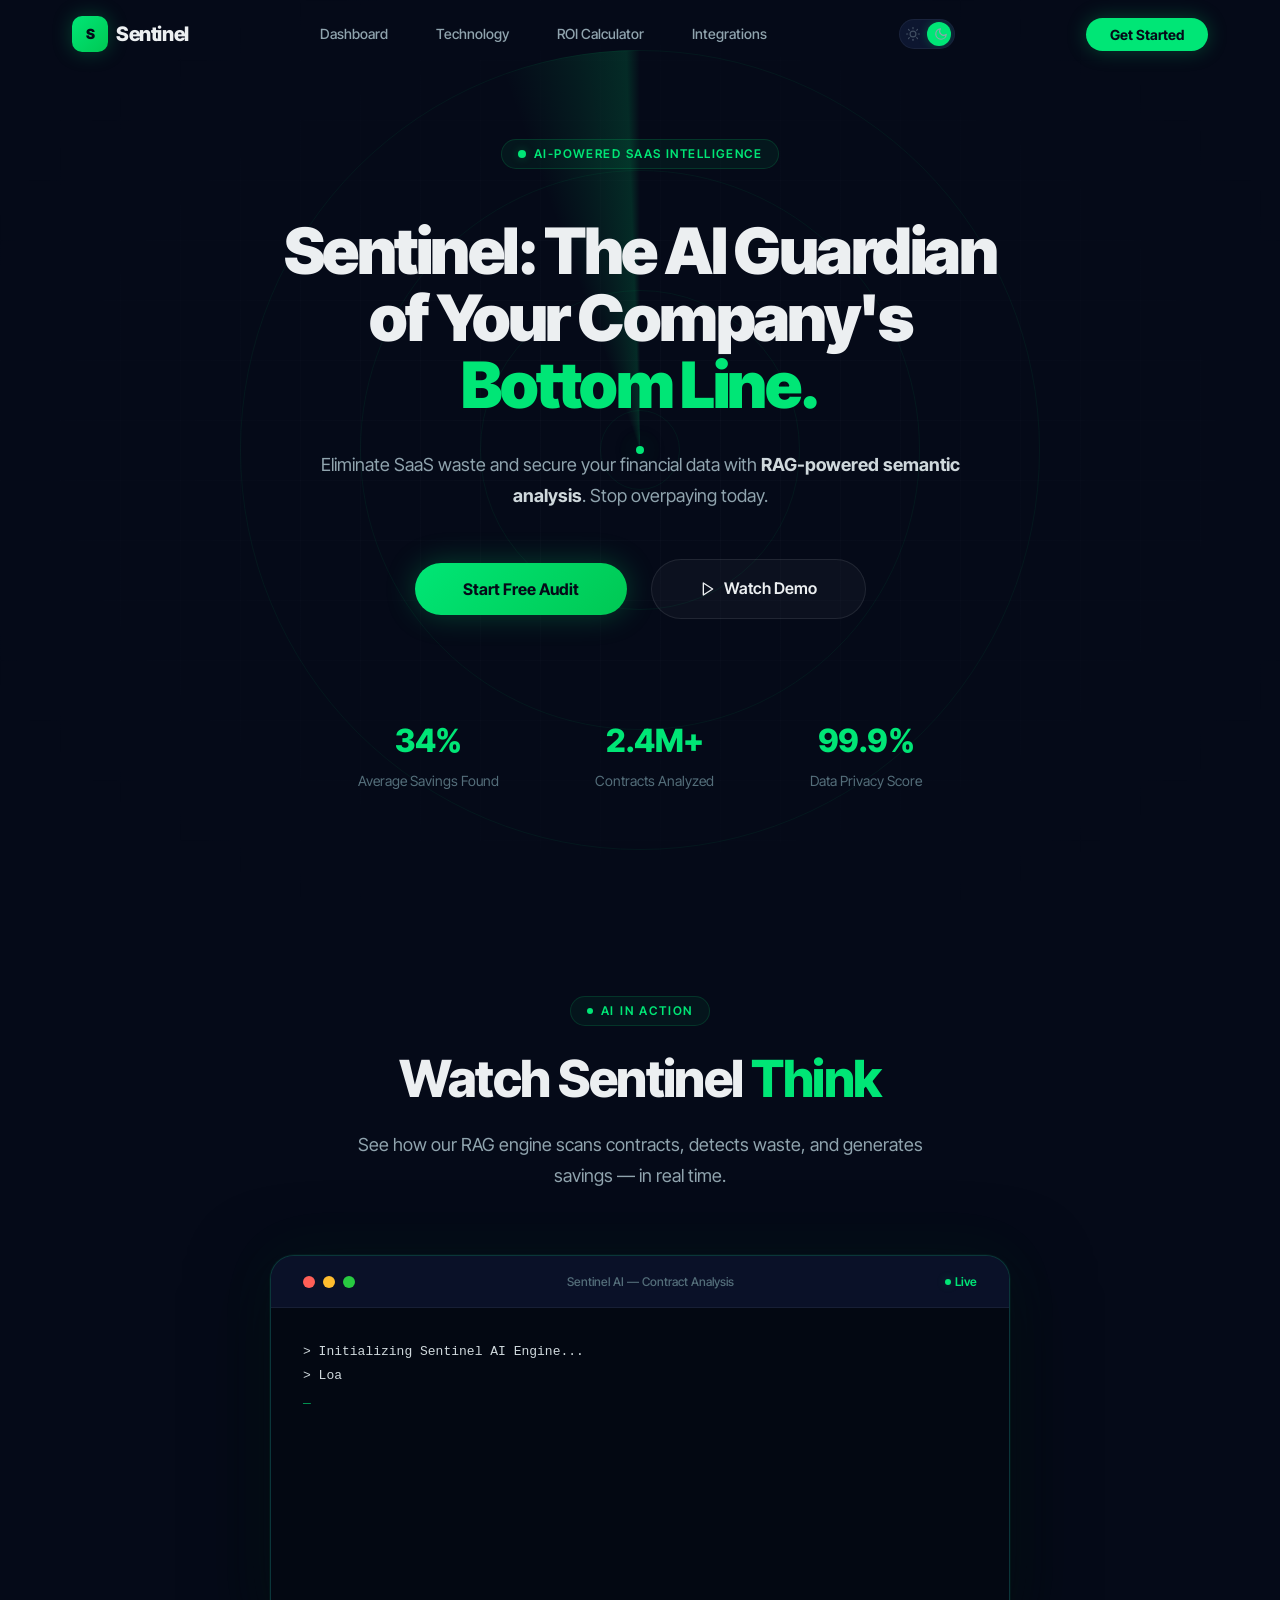
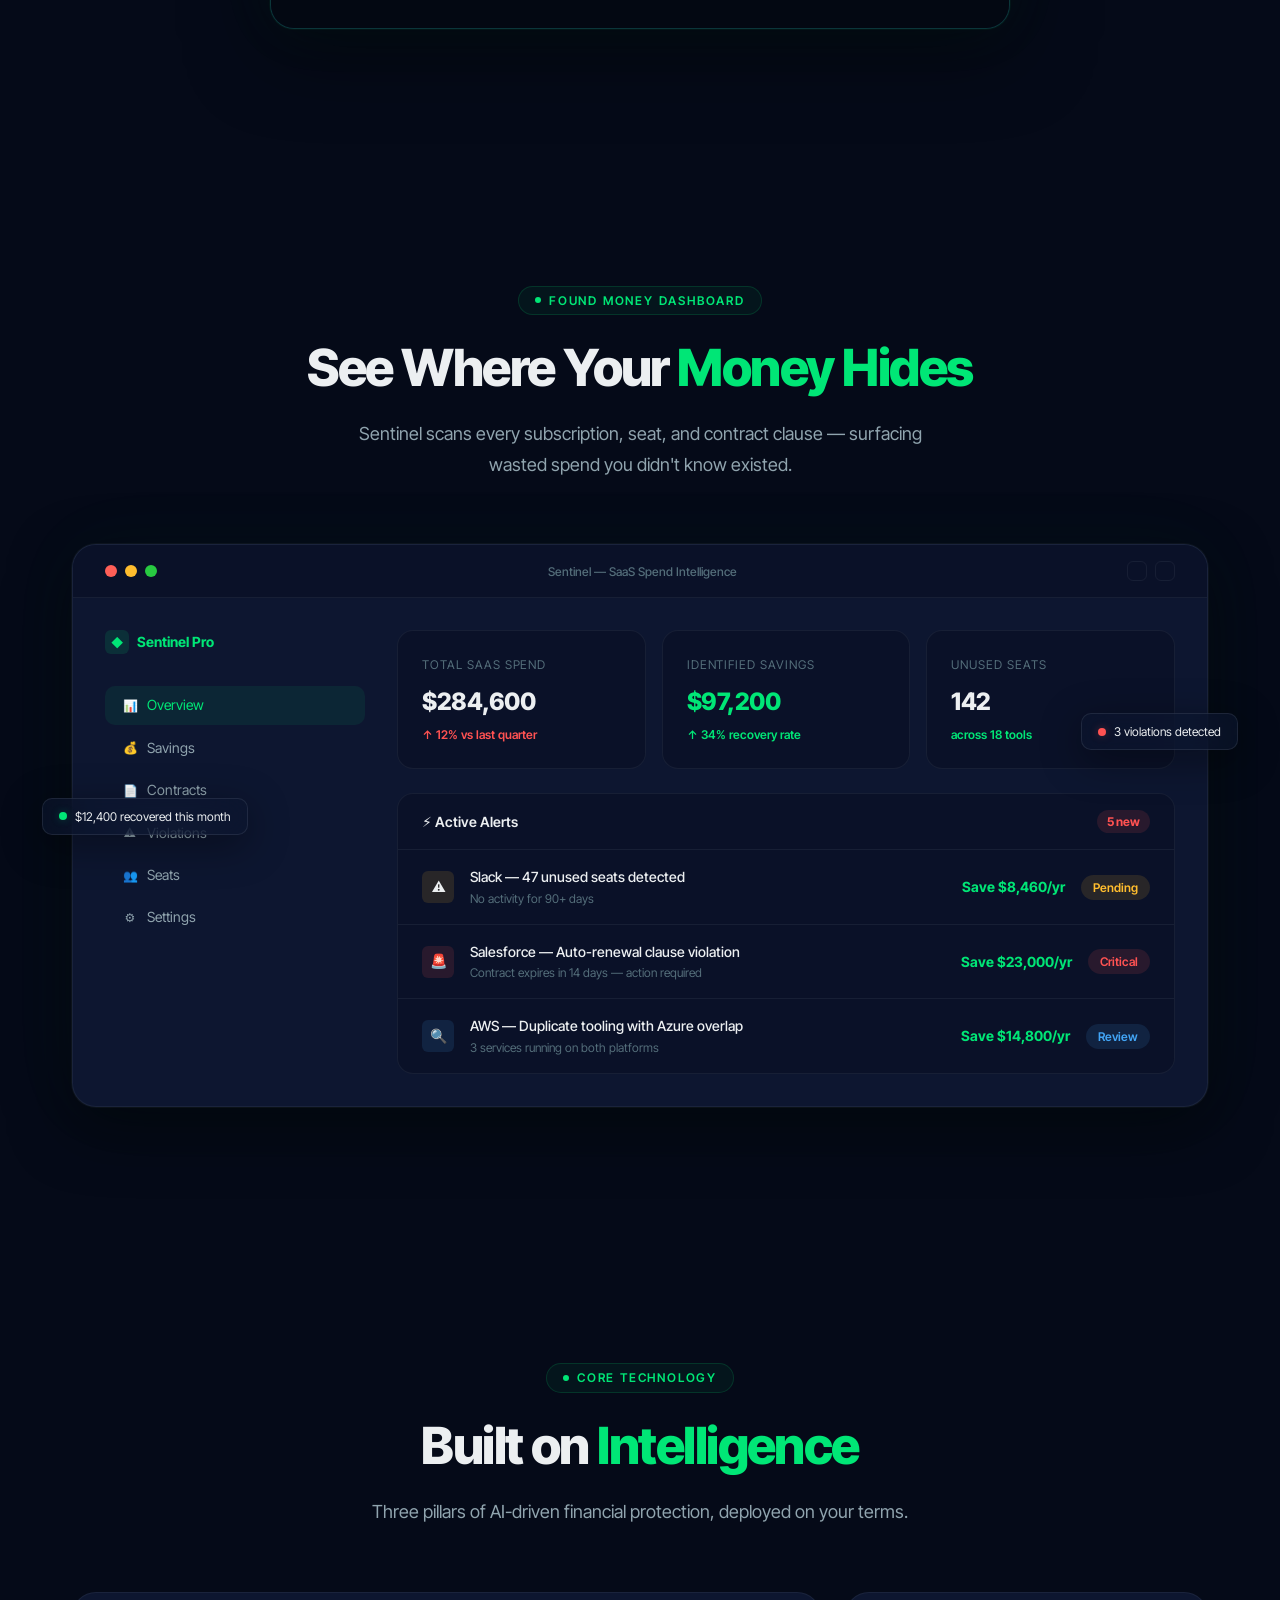
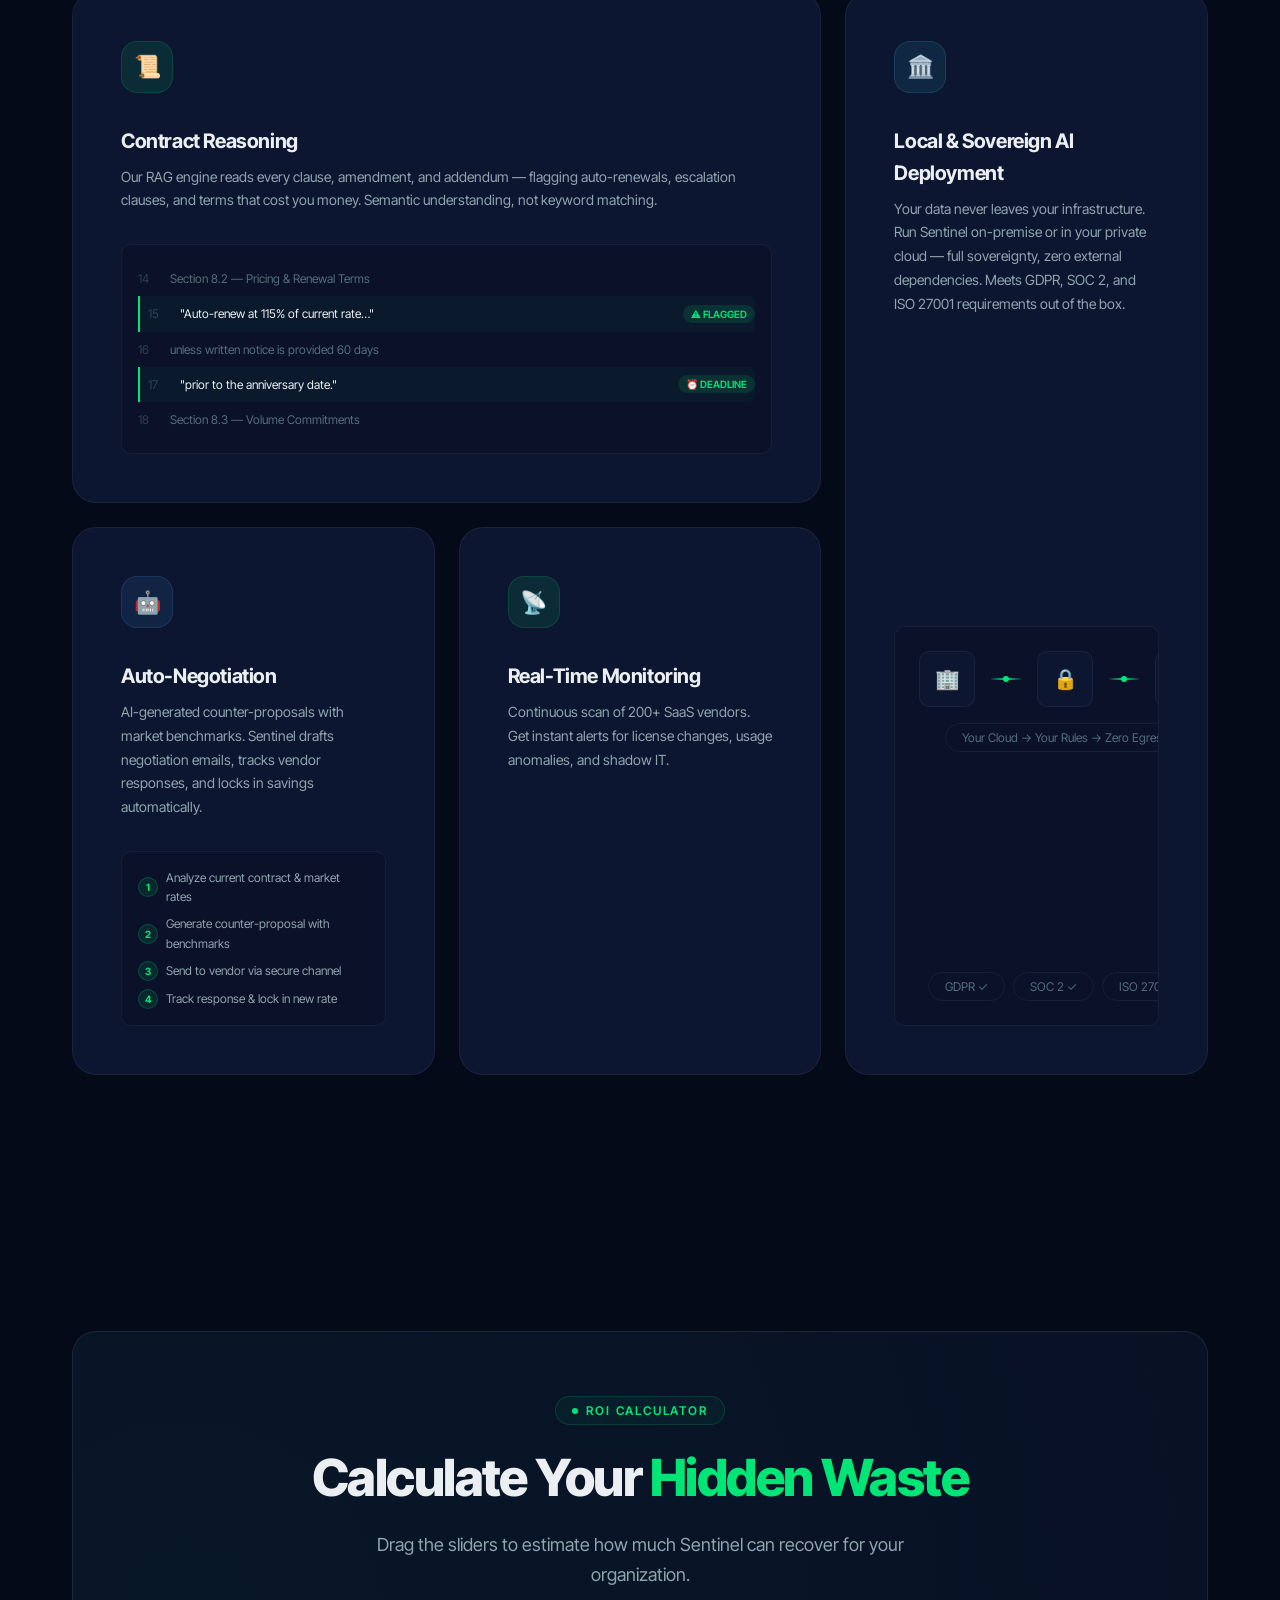
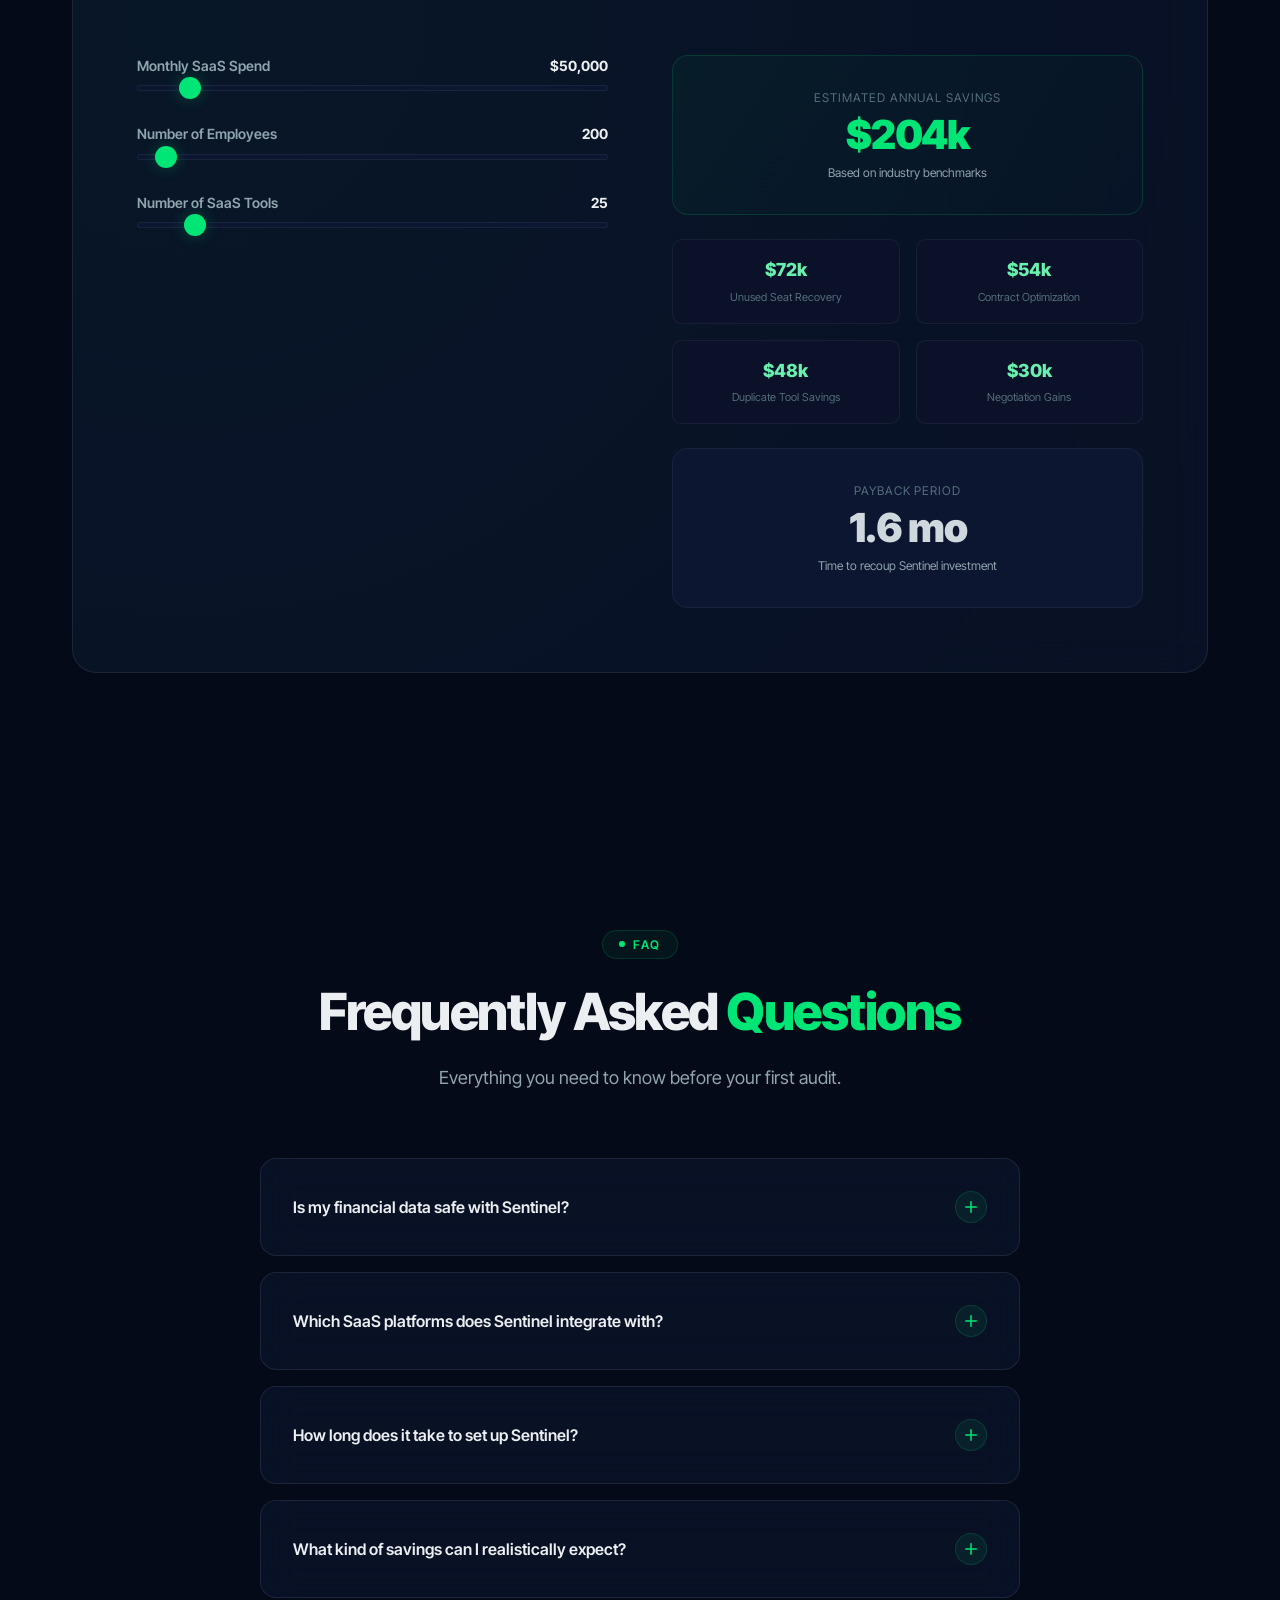
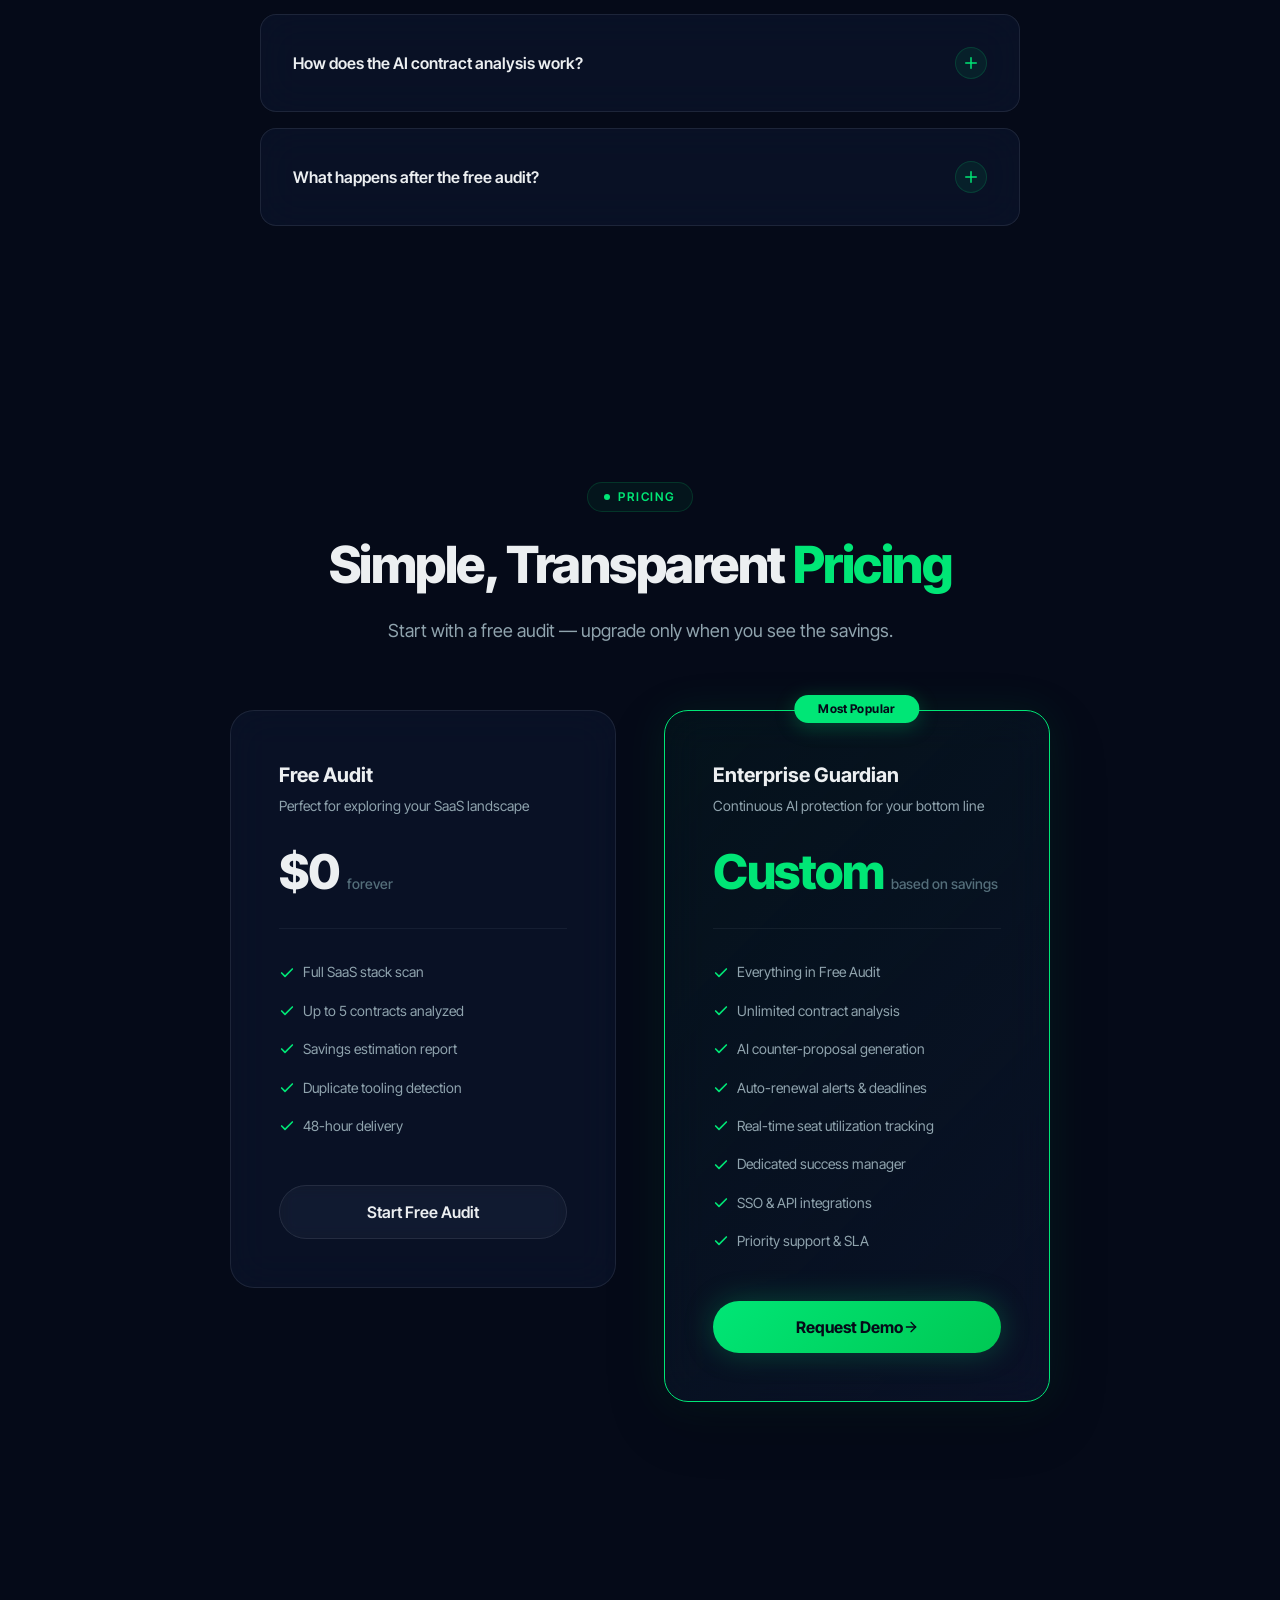
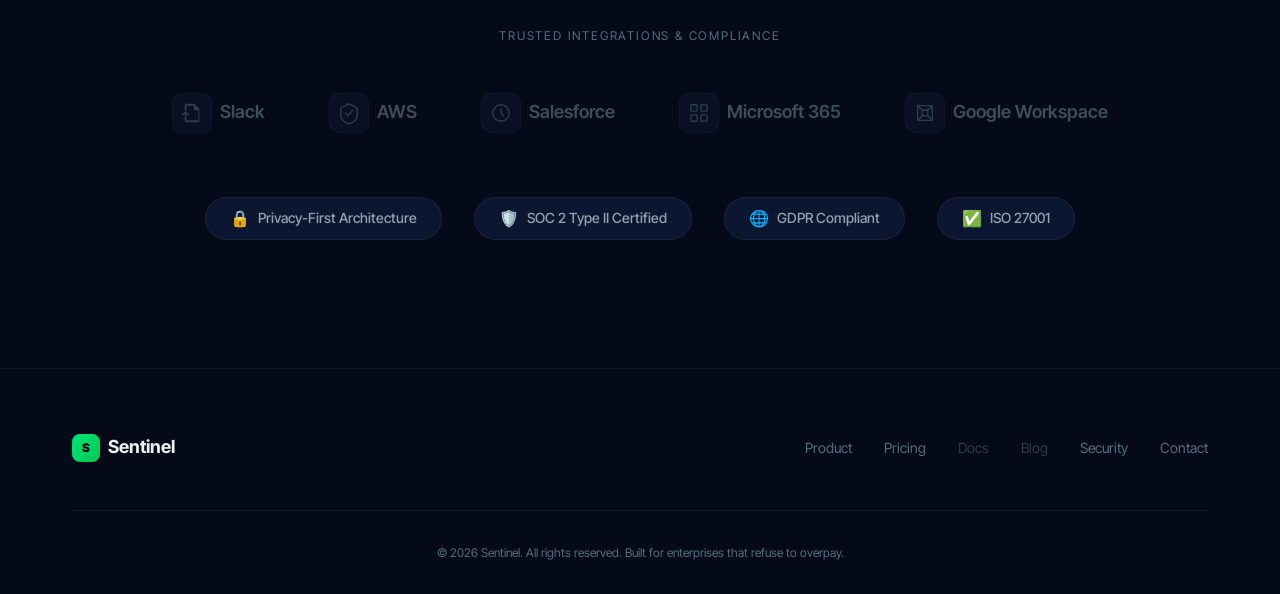
==== commit 9a80e9f4: "feat: show audit success message simultaneously with terminal analysis" ====
--- a/public/index.html
+++ b/public/index.html
@@ -779,13 +779,18 @@
         </button>
       </form>
     </div>
-    
-    <!-- Analysis Phase -->
+    <!-- Analysis & Success Phase Combined -->
     <div class="modal-analysis" id="modalAnalysis" style="display: none;">
-      <div class="modal-analysis-header">
-        <div class="analysis-pulse"></div>
-        <span>Sentinel AI is analyzing...</span>
-      </div>
+      <!-- Success Header -->
+      <div style="text-align: center; margin-bottom: var(--space-lg);">
+        <div class="success-icon" style="margin: 0 auto var(--space-md);">
+          <svg width="32" height="32" viewBox="0 0 24 24" fill="none" stroke="currentColor" stroke-width="2" stroke-linecap="round" stroke-linejoin="round"><path d="M22 11.08V12a10 10 0 1 1-5.93-9.14"></path><polyline points="22 4 12 14.01 9 11.01"></polyline></svg>
+        </div>
+        <h3 class="modal-title">Audit Requested</h3>
+        <p class="modal-subtitle">Our intelligence team will securely contact you within 24 hours. Meanwhile, our AI has begun a preliminary scan.</p>
+      </div>
+
+      <!-- Terminal -->
       <div class="modal-terminal">
         <div class="modal-term-titlebar">
           <div class="terminal-dots"><span></span><span></span><span></span></div>
@@ -797,6 +802,8 @@
           <span class="term-cursor" id="modalTermCursor">_</span>
         </div>
       </div>
+
+      <!-- Report -->
       <div class="modal-report" id="modalReport" style="display: none;">
         <div class="modal-report-title">
           <svg width="18" height="18" viewBox="0 0 24 24" fill="none" stroke="currentColor" stroke-width="2" stroke-linecap="round" stroke-linejoin="round"><path d="M22 11.08V12a10 10 0 1 1-5.93-9.14"/><polyline points="22 4 12 14.01 9 11.01"/></svg>
@@ -821,17 +828,9 @@
           </div>
         </div>
         <p class="modal-report-note">Full detailed report will be delivered to your inbox within 48 hours.</p>
-      </div>
-    </div>
-
-    <!-- Success State -->
-    <div class="modal-success" id="modalSuccess" style="display: none;">
-      <div class="success-icon">
-        <svg width="32" height="32" viewBox="0 0 24 24" fill="none" stroke="currentColor" stroke-width="2" stroke-linecap="round" stroke-linejoin="round"><path d="M22 11.08V12a10 10 0 1 1-5.93-9.14"></path><polyline points="22 4 12 14.01 9 11.01"></polyline></svg>
-      </div>
-      <h3 class="modal-title">Audit Requested</h3>
-      <p class="modal-subtitle">Our intelligence team will securely contact you within 24 hours to begin the analysis.</p>
-      <button type="button" class="btn-secondary" id="successCloseBtn" style="margin-top: var(--space-xl); width: 100%;">Return to Site</button>
+        
+        <button type="button" class="btn-secondary" id="successCloseBtn" style="margin-top: var(--space-xl); width: 100%;">Return to Site</button>
+      </div>
     </div>
   </div>
 </div>
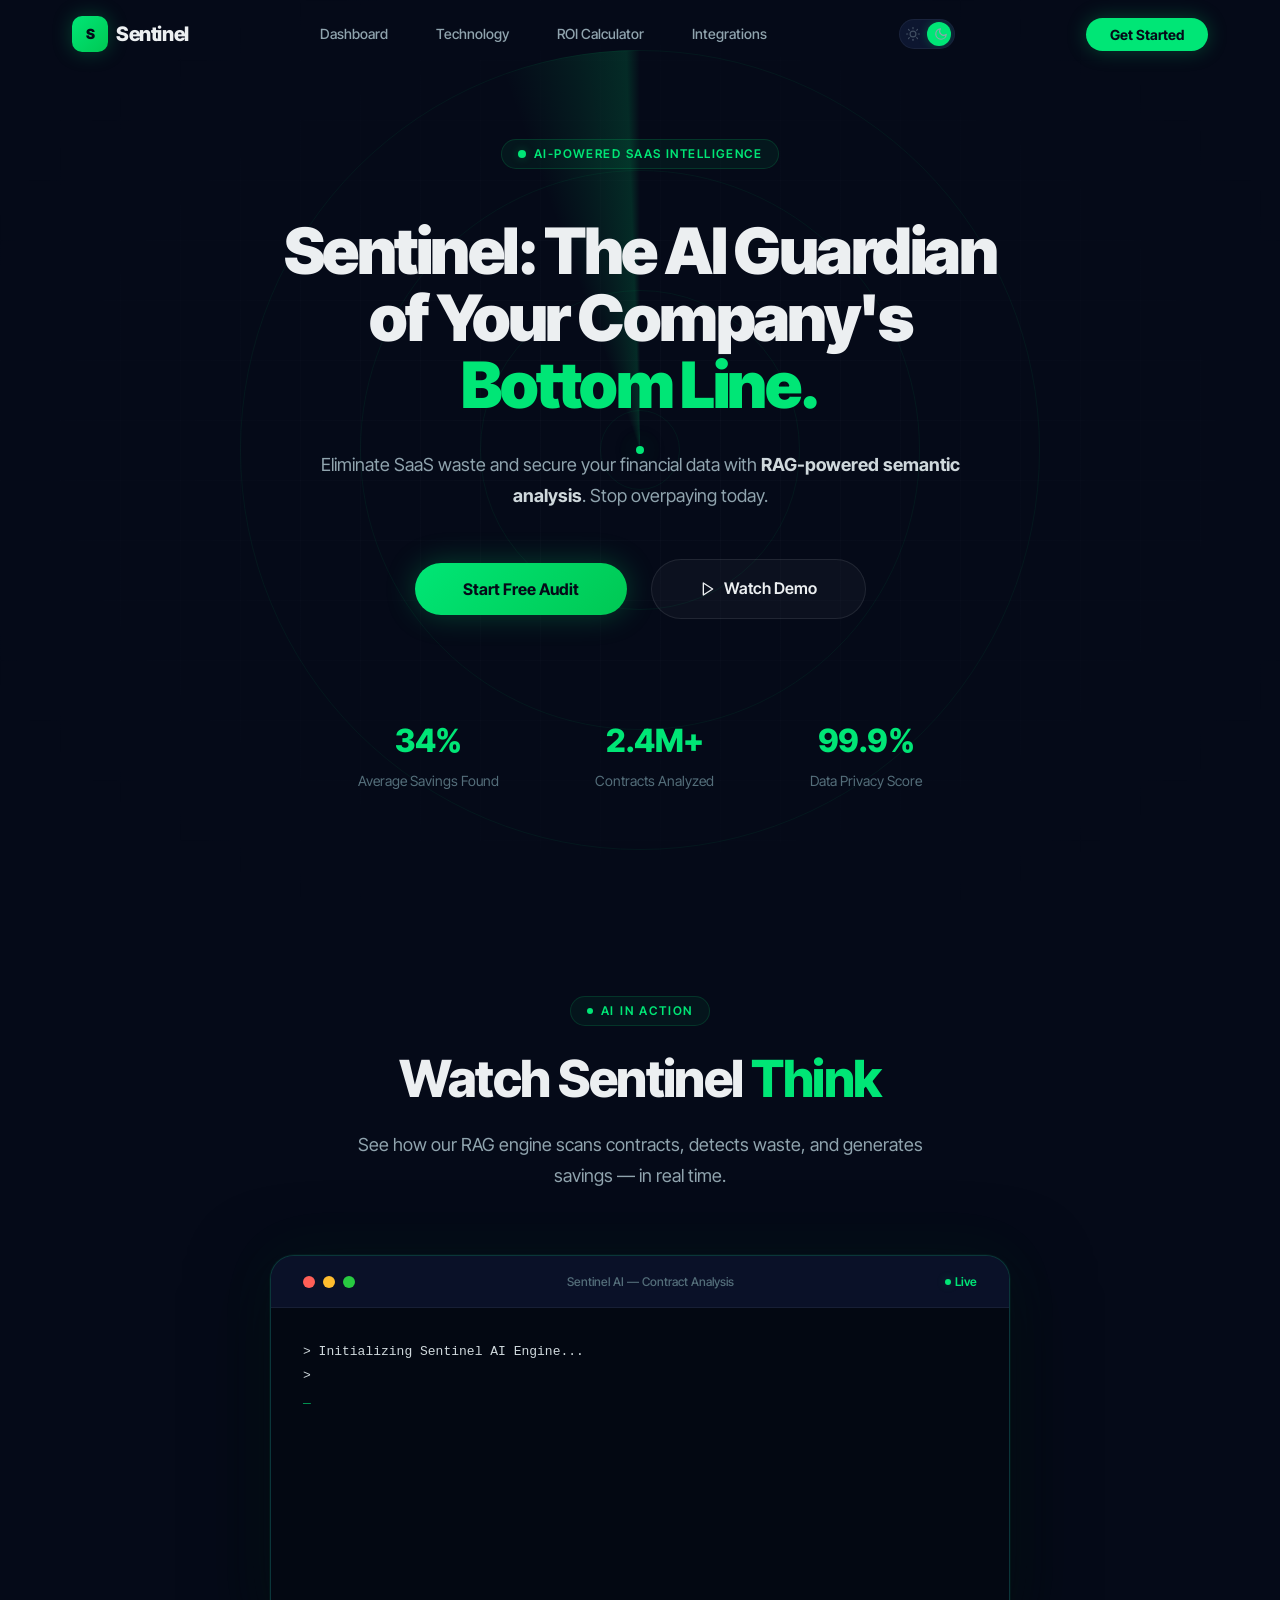
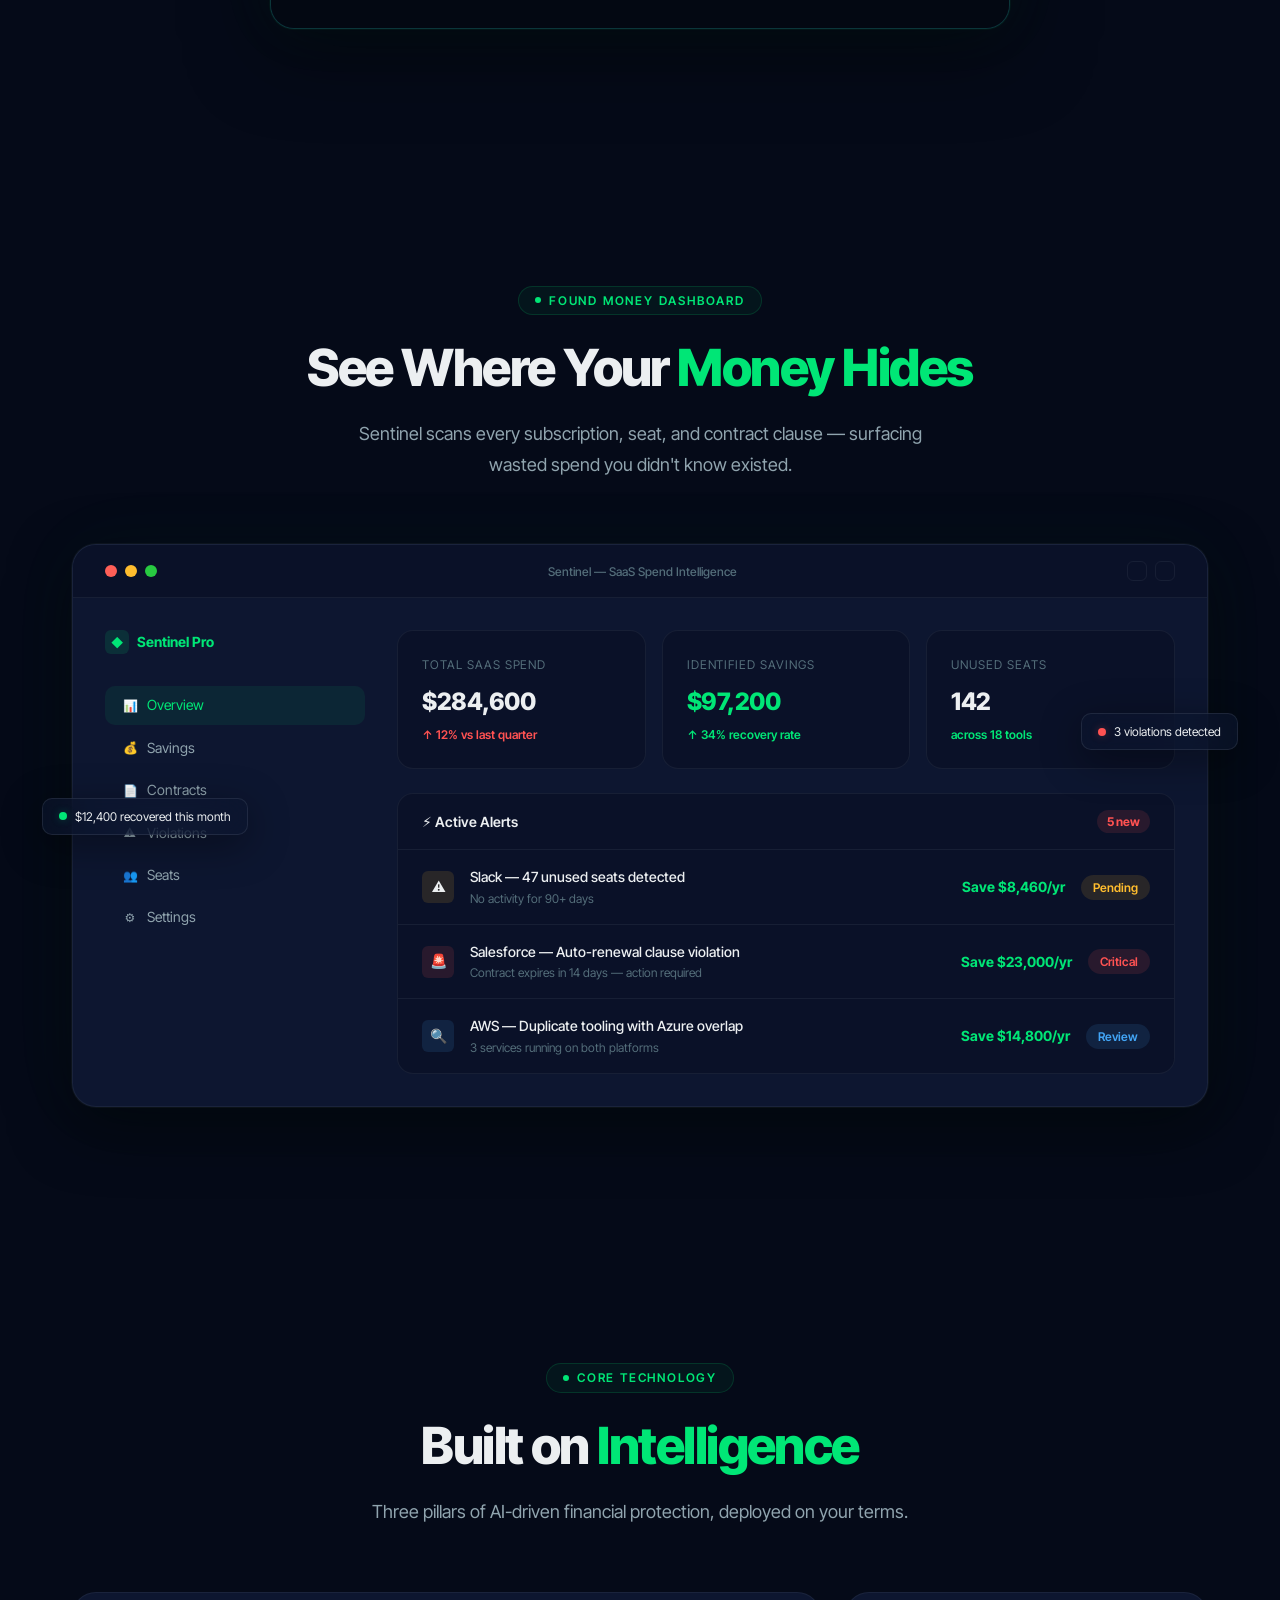
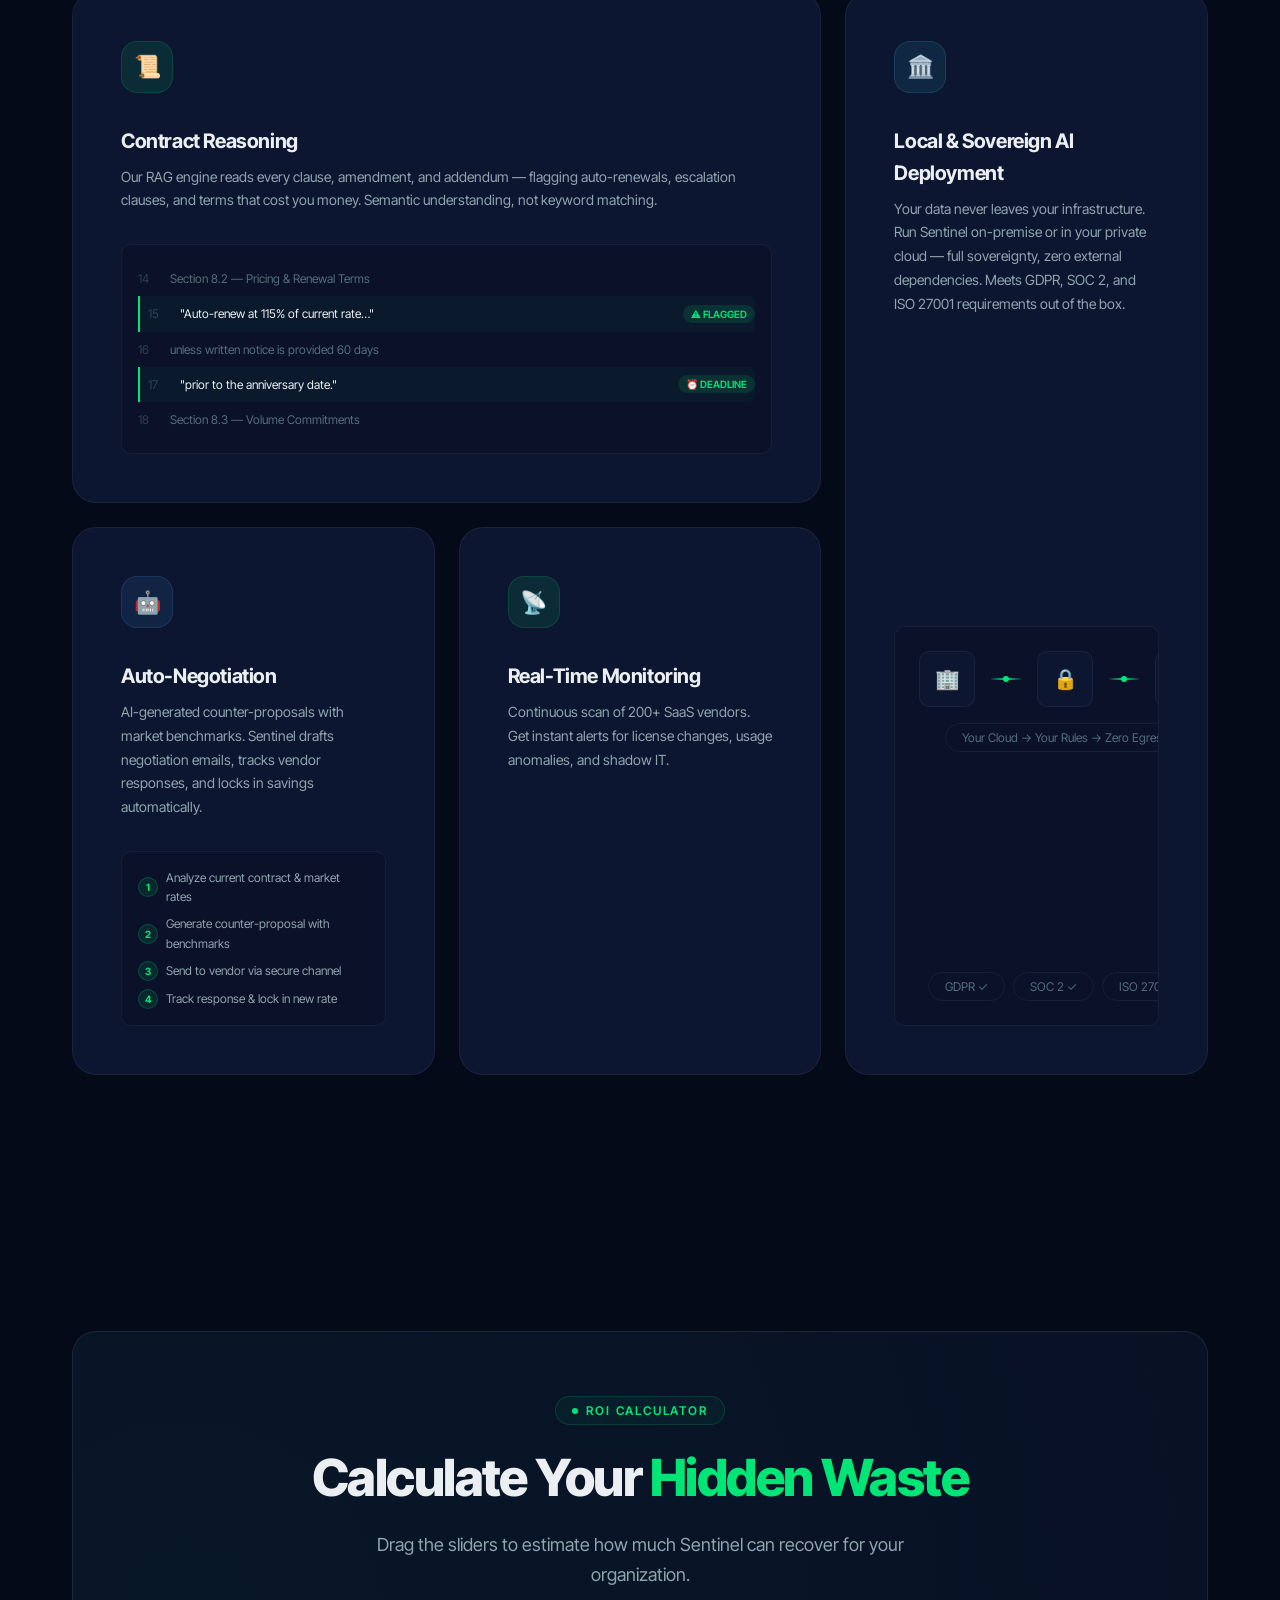
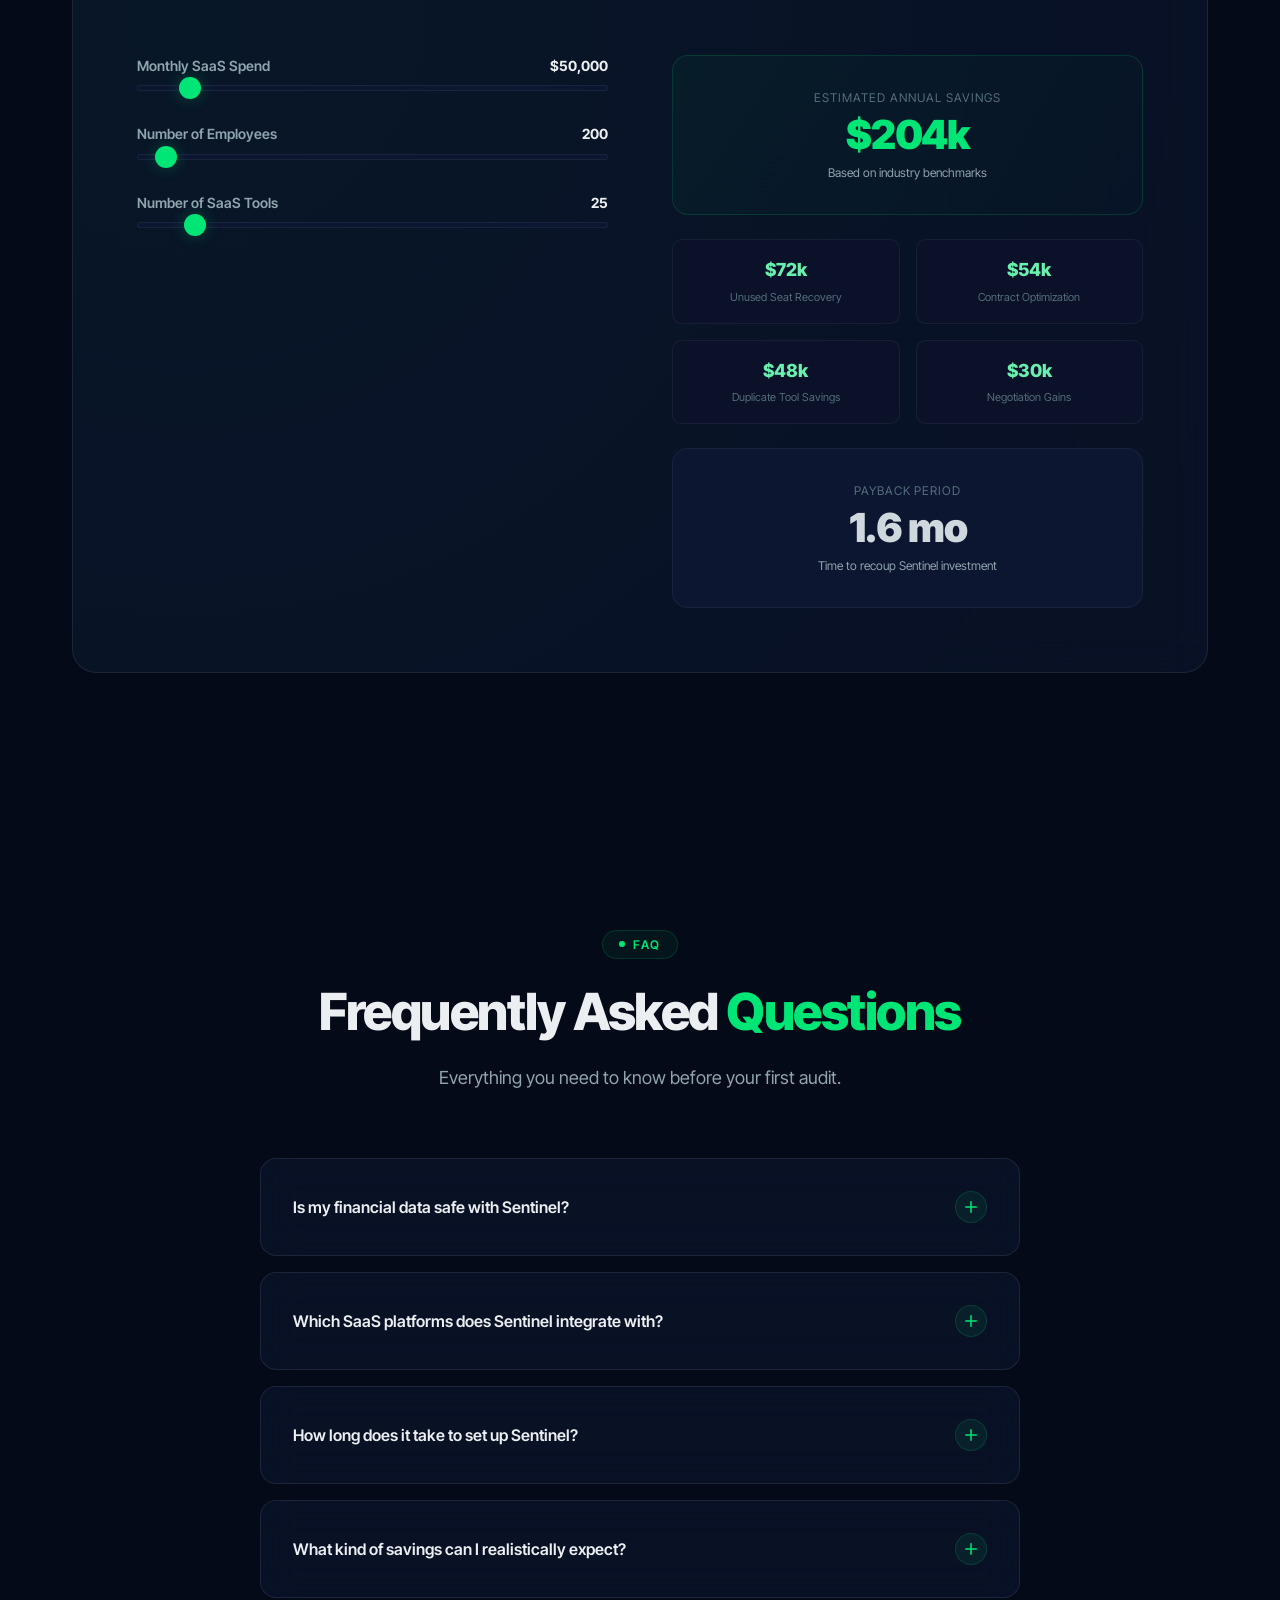
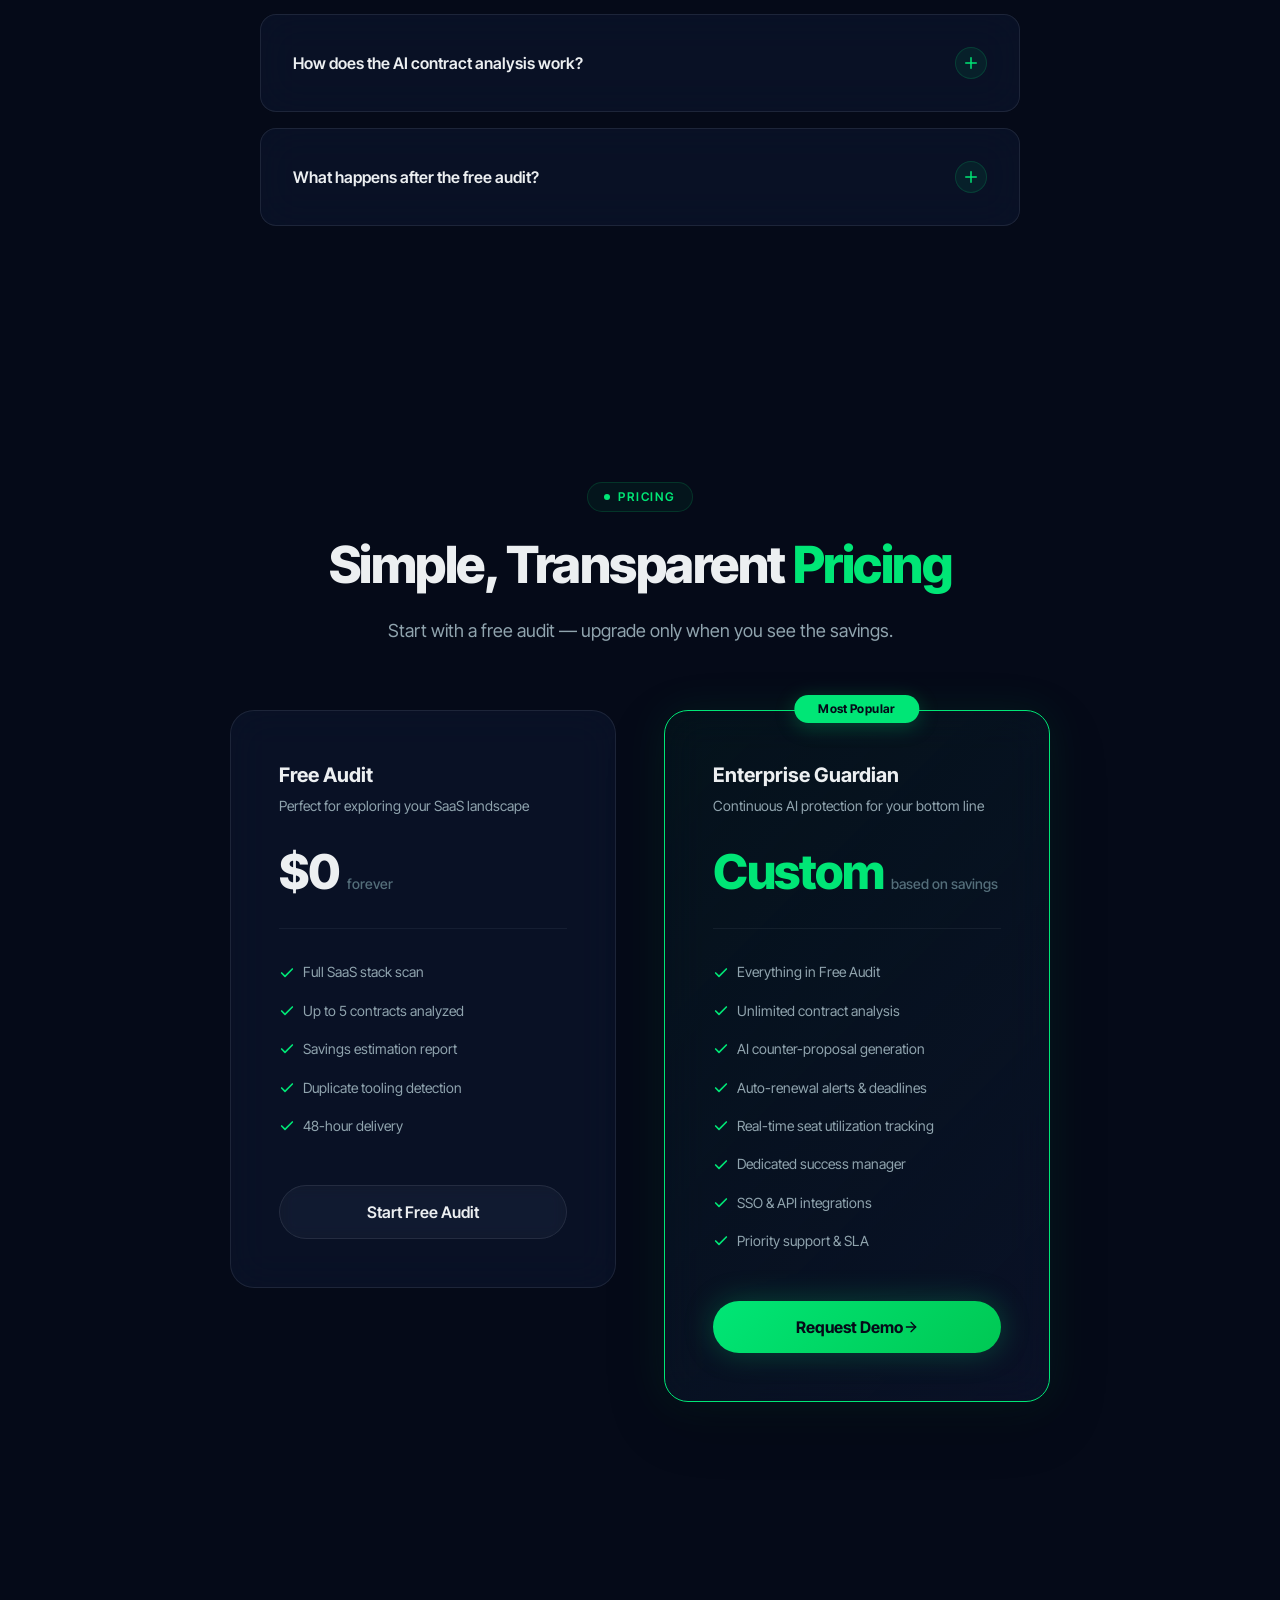
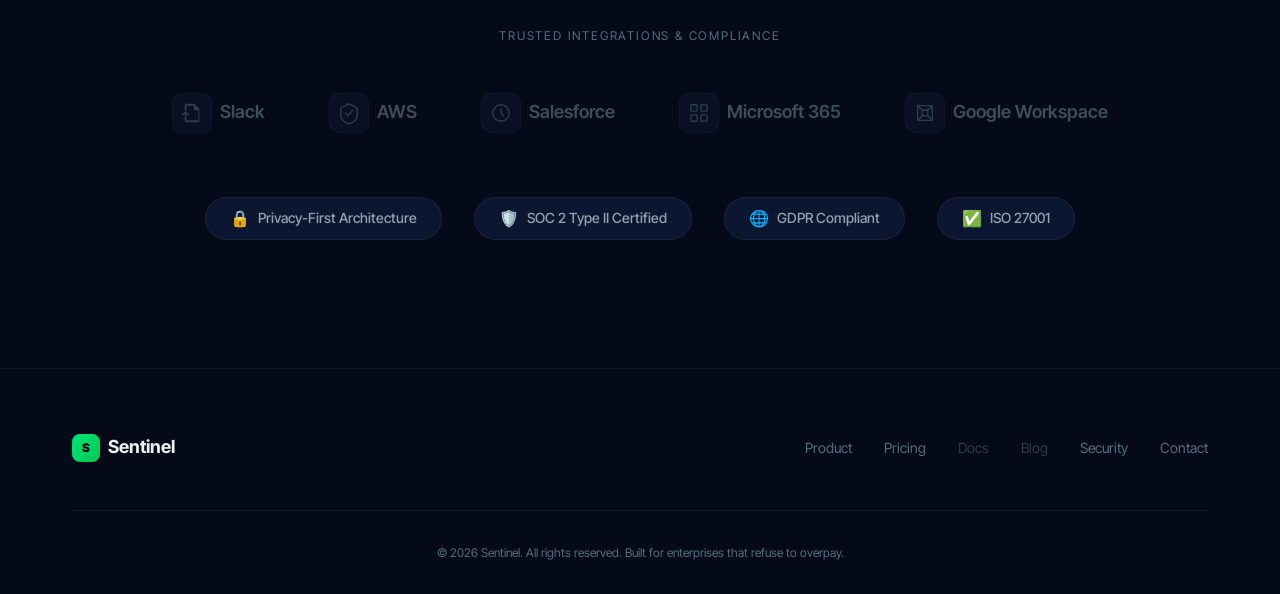
==== commit c73b3685: "feat: add cloudflare turnstile spam protection" ====
--- a/public/index.html
+++ b/public/index.html
@@ -10,6 +10,9 @@
 
   <!-- Favicon -->
   <link rel="icon" type="image/svg+xml" href="data:image/svg+xml,<svg xmlns='http://www.w3.org/2000/svg' viewBox='0 0 100 100'><rect fill='%23050A18' width='100' height='100' rx='20'/><text x='50' y='68' font-size='56' text-anchor='middle' fill='%2300E676'>S</text></svg>" />
+
+  <!-- Cloudflare Turnstile -->
+  <script src="https://challenges.cloudflare.com/turnstile/v0/api.js" async defer></script>
 </head>
 <body>
 
@@ -774,6 +777,10 @@
           <label for="companyName">Company Name</label>
           <input type="text" name="company" id="companyName" placeholder="Acme Corp" required />
         </div>
+        
+        <!-- Cloudflare Turnstile Widget -->
+        <div class="cf-turnstile" data-sitekey="0x4AAAAAACq8Iuaf3yUkyTbf" data-theme="dark" style="margin-bottom: var(--space-md);"></div>
+
         <button type="submit" class="btn-primary modal-submit magnetic shimmer-target" id="modalSubmitBtn">
           Request Audit
         </button>
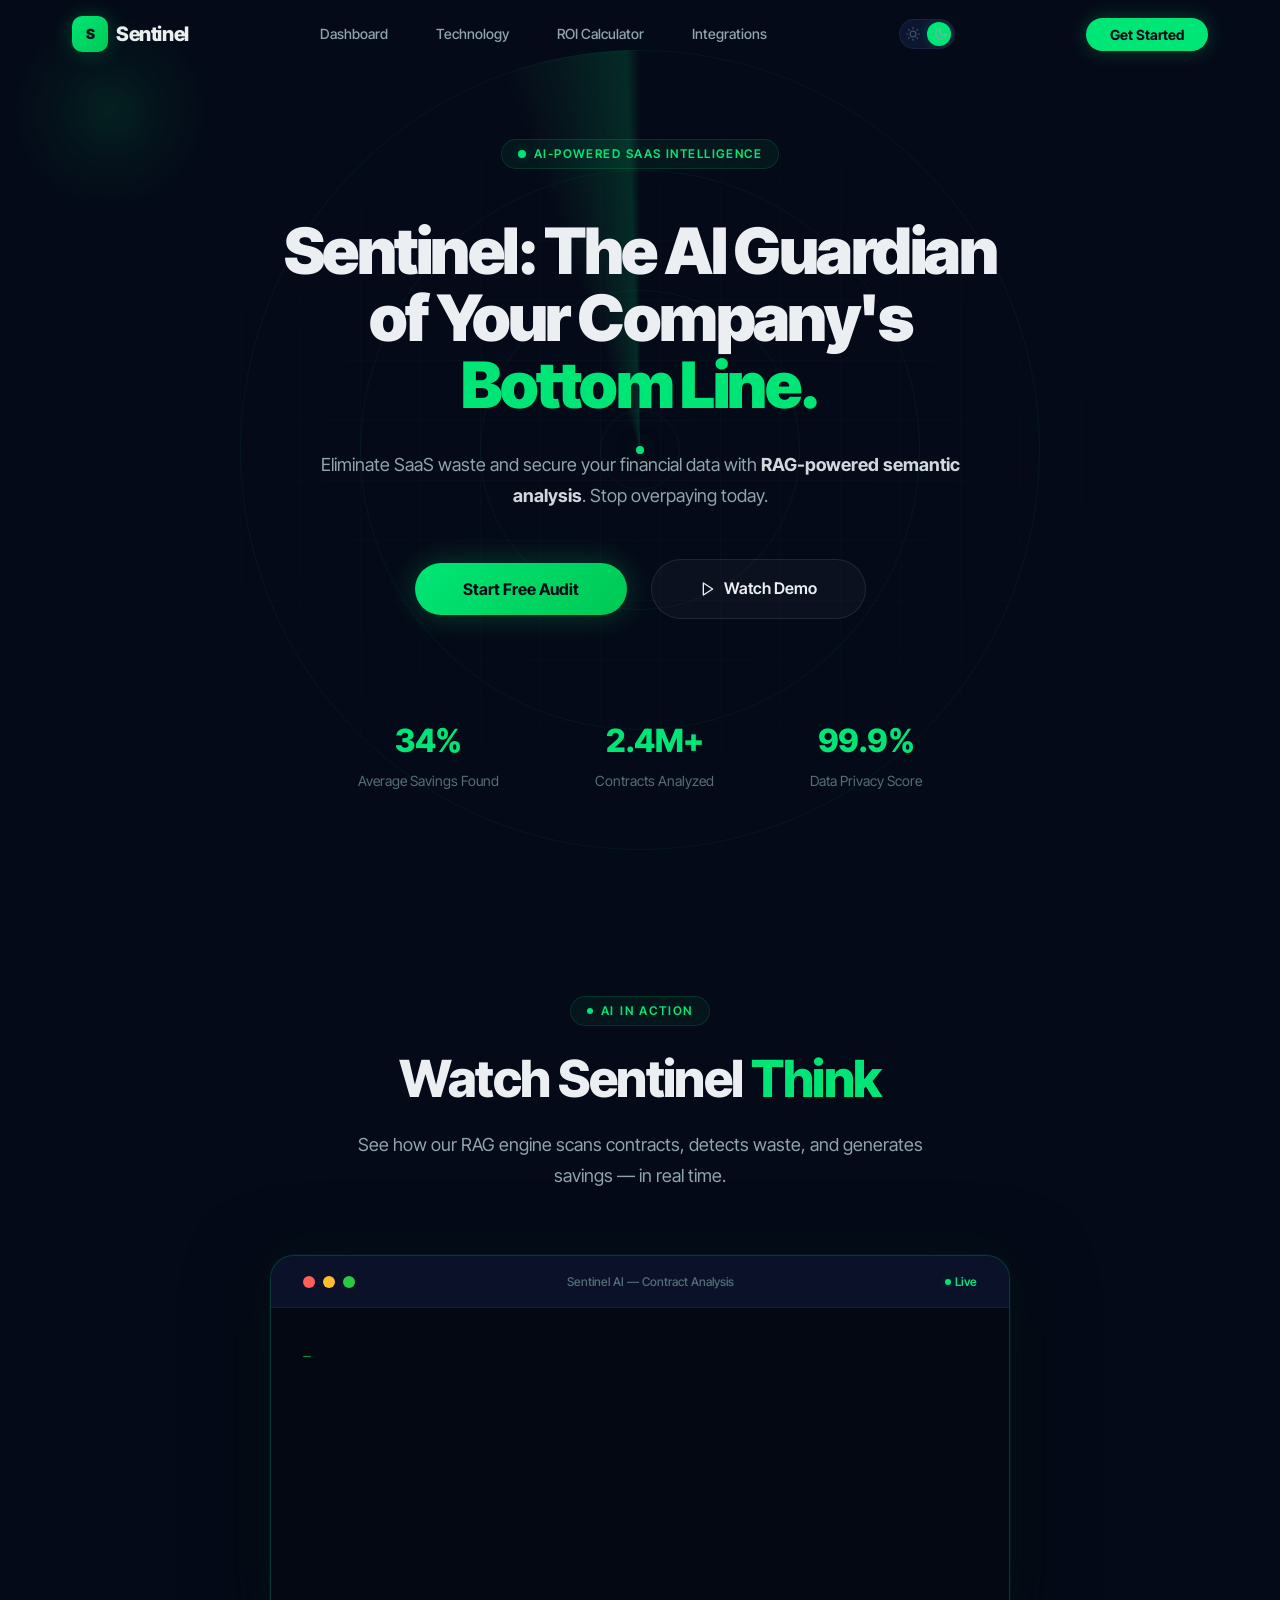
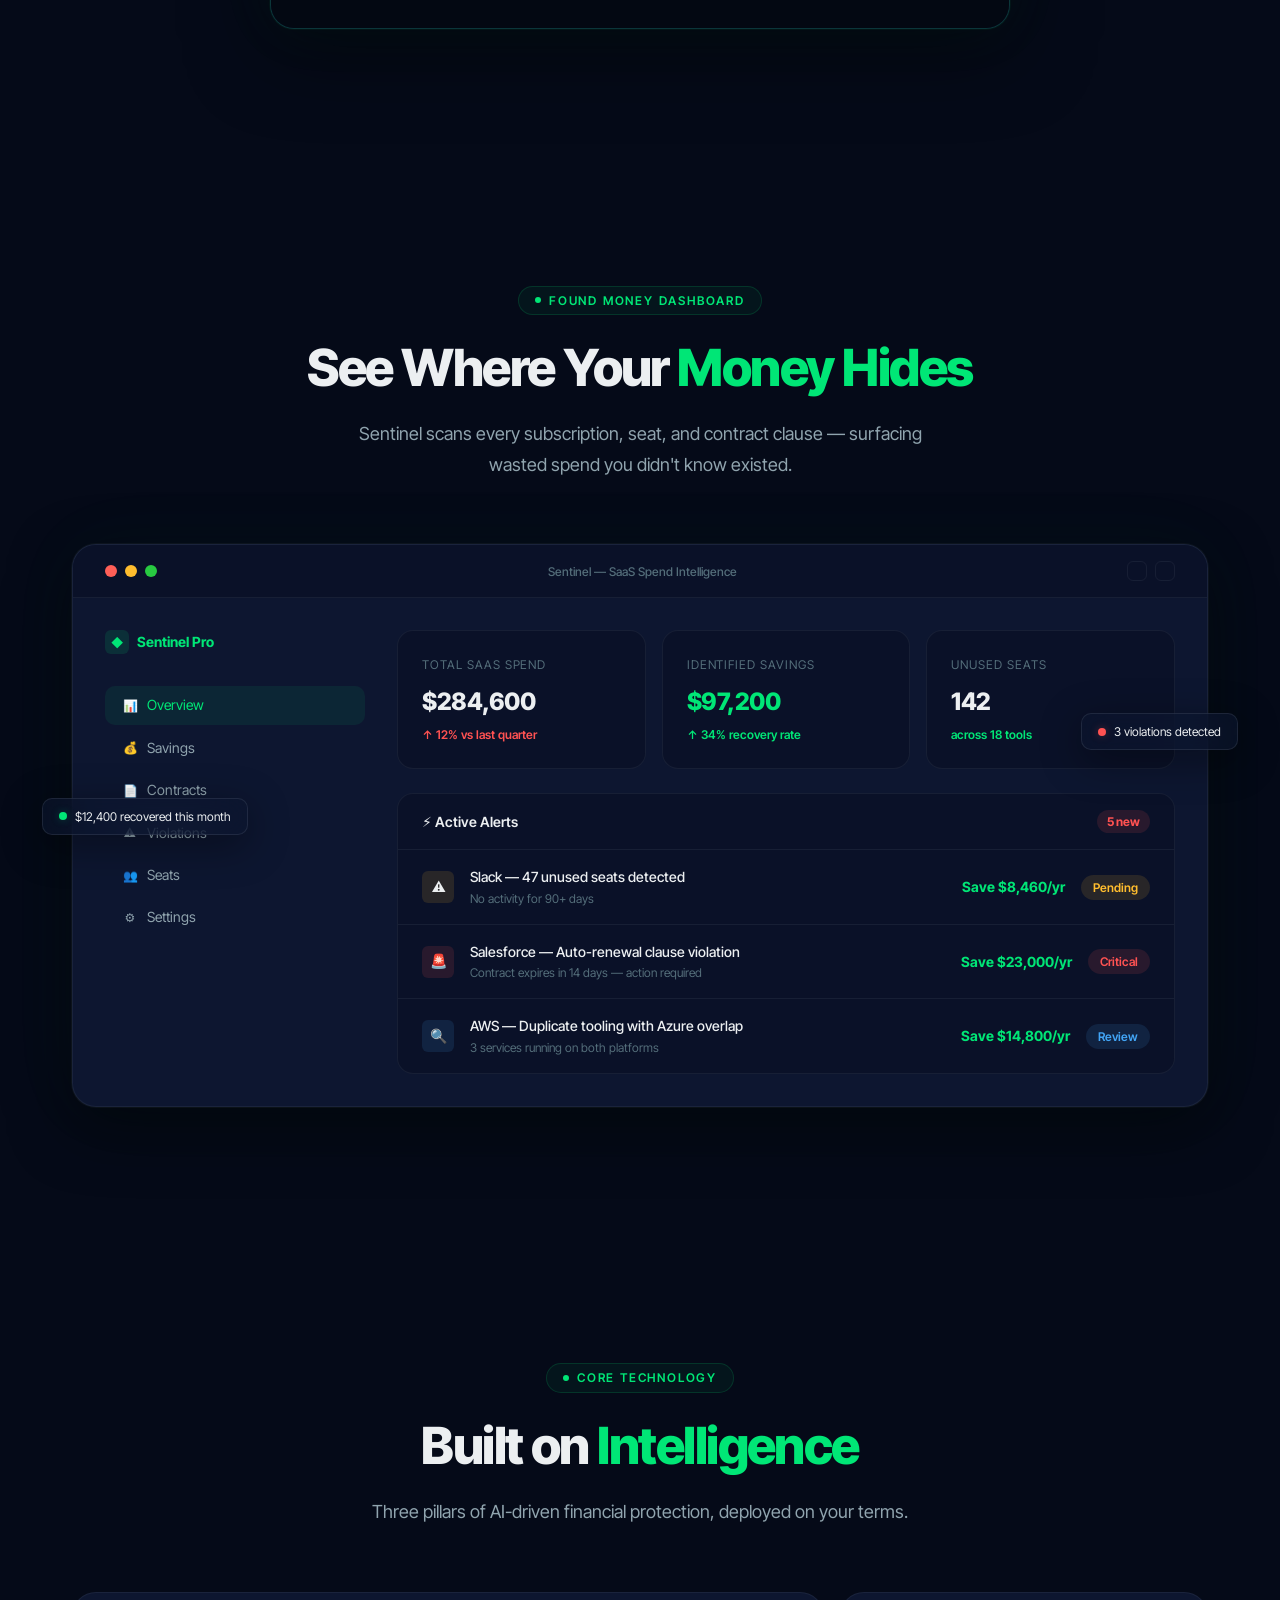
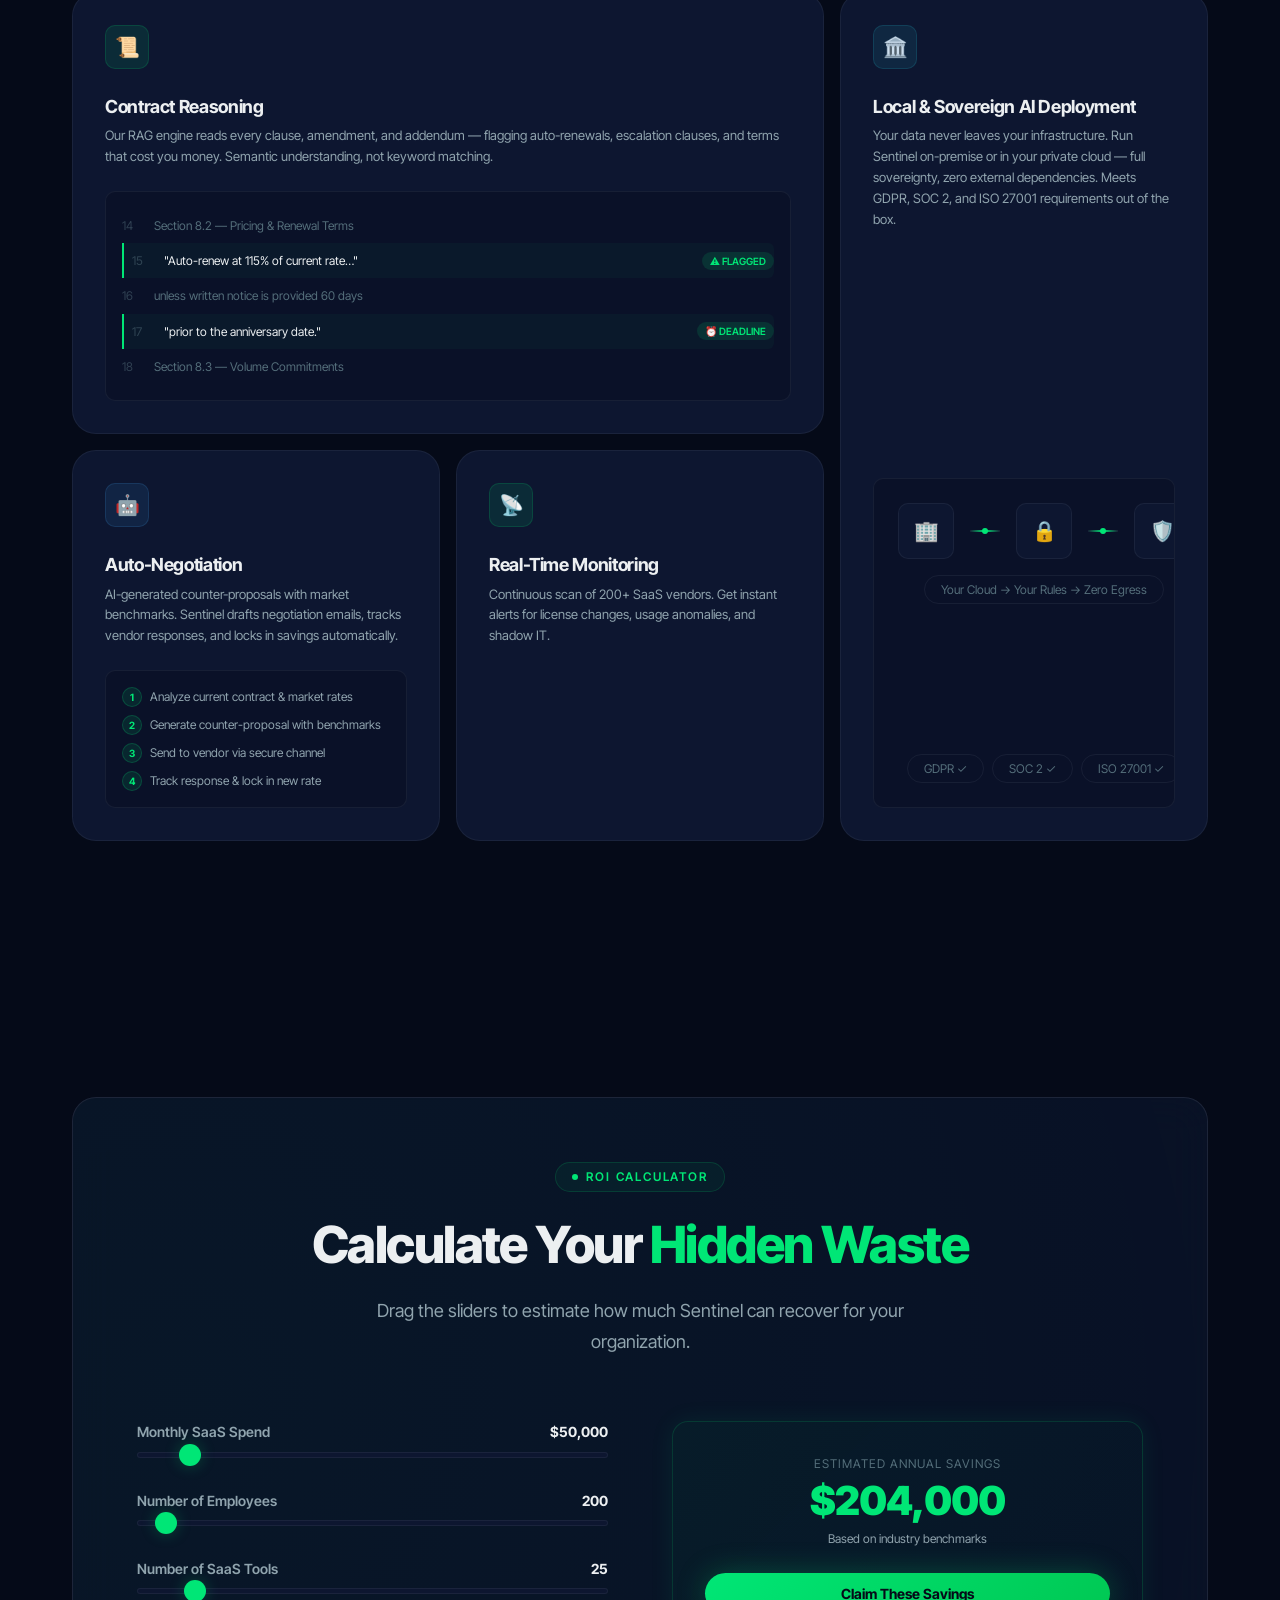
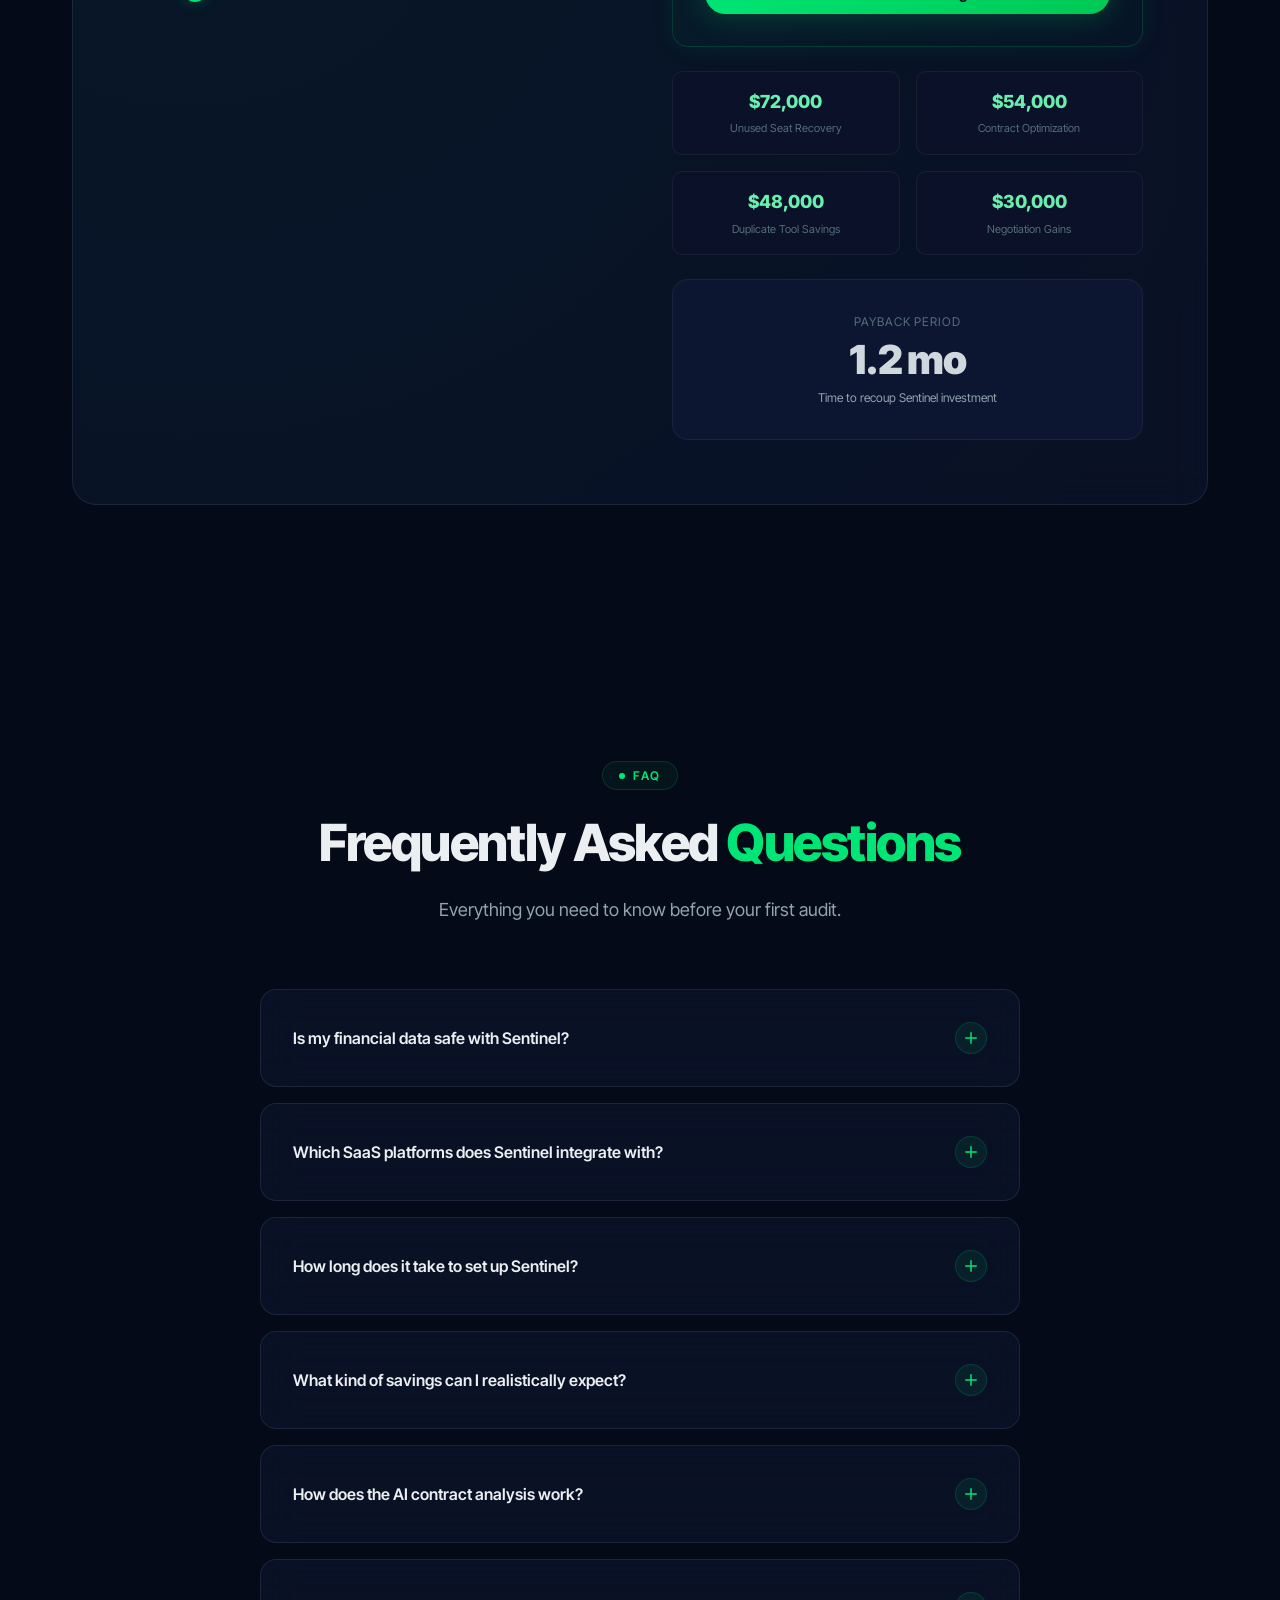
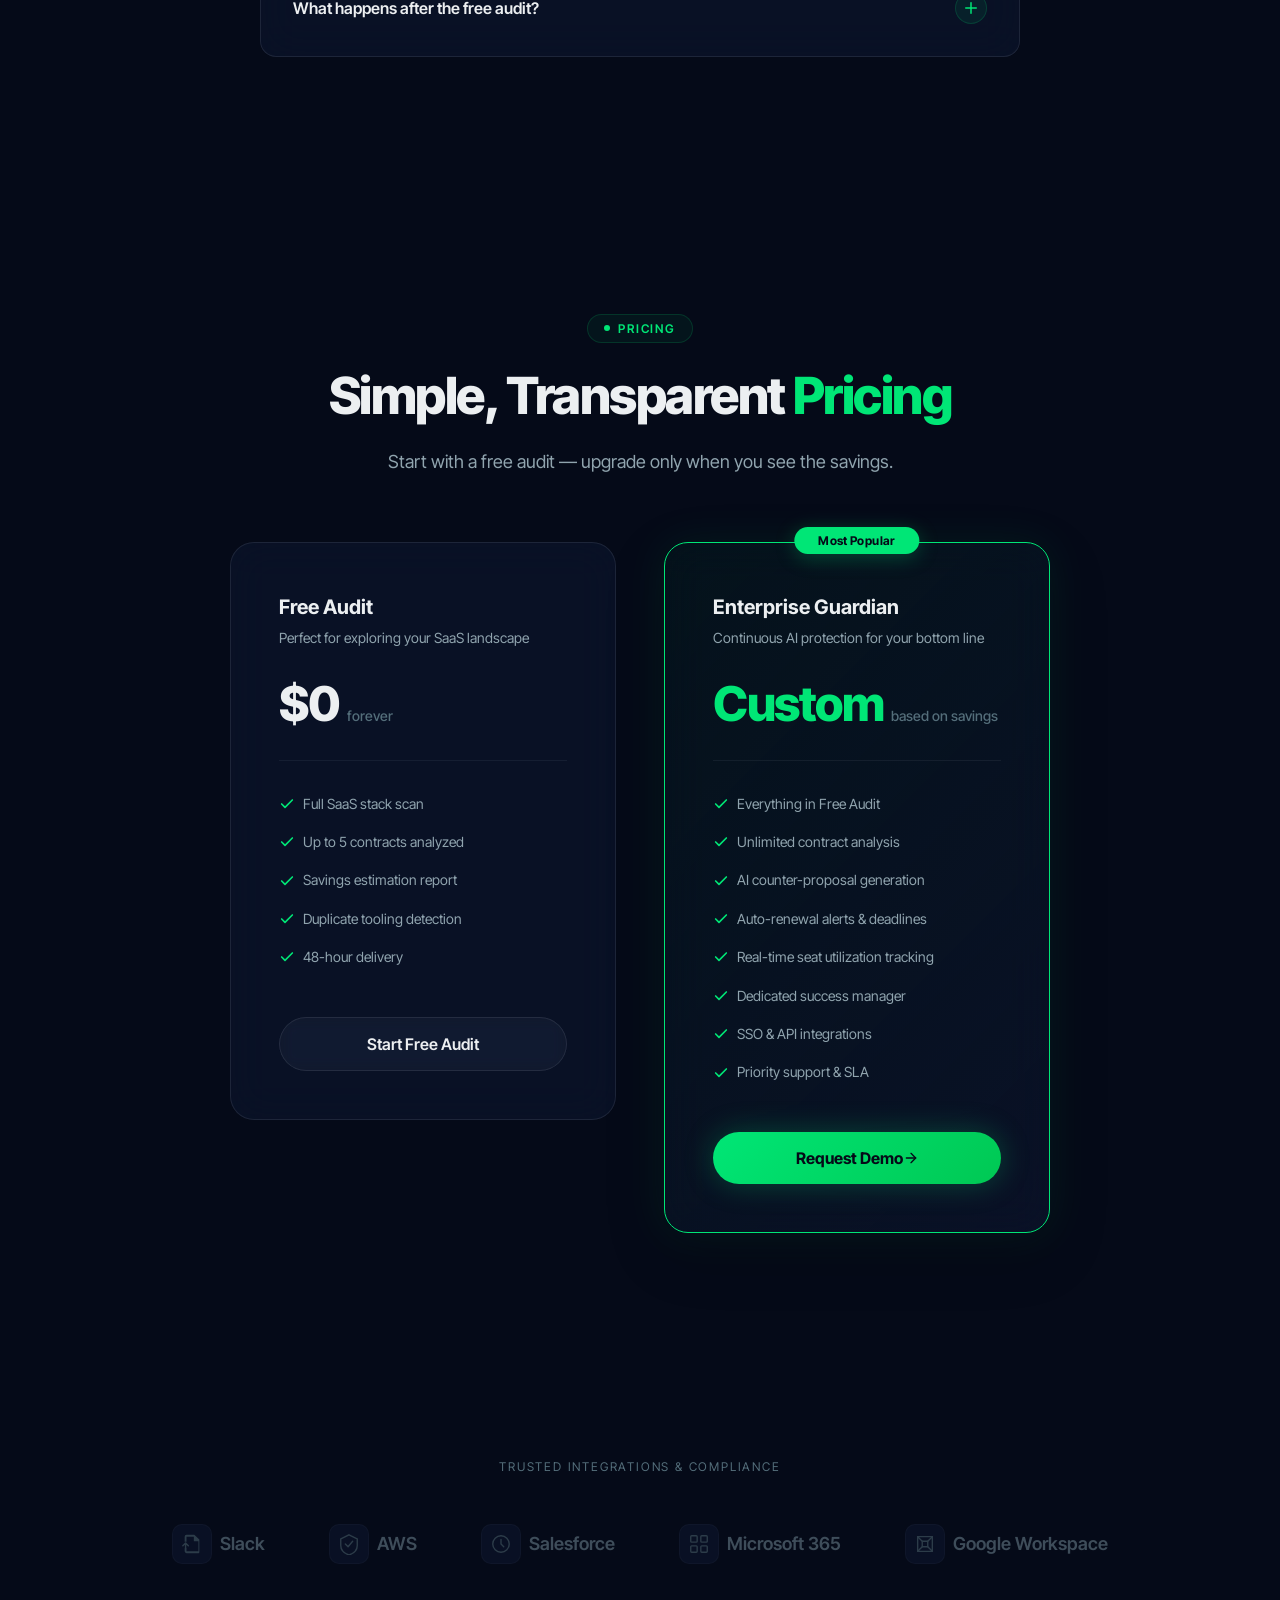
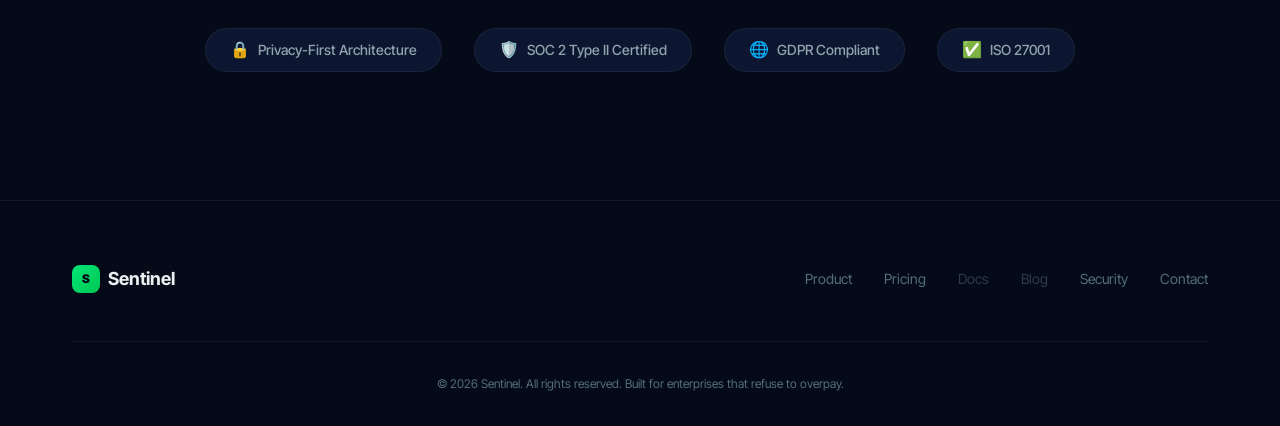
==== commit 41a1ebff: "feat: enhance roi calculator with dynamic glow, full number rolling, and cta" ====
--- a/public/index.html
+++ b/public/index.html
@@ -443,6 +443,7 @@
             <div class="roi-result-label">Estimated Annual Savings</div>
             <div class="roi-result-value" id="roiSavings">$204,000</div>
             <div class="roi-result-sub">Based on industry benchmarks</div>
+            <button type="button" class="btn-primary shimmer-target trigger-modal" style="width: 100%; margin-top: var(--space-lg); font-size: 14px; padding: 12px;">Claim These Savings</button>
           </div>
           <div class="roi-result-breakdown">
             <div class="roi-mini-stat">
--- a/public/index.min.css
+++ b/public/index.min.css
@@ -1 +1 @@
-@import url(https://fonts.googleapis.com/css2?family=Inter+Tight:wght@300;400;500;600;700;800;900&display=swap);@keyframes radar-spin{0%{transform:rotate(0deg)}to{transform:rotate(360deg)}}@keyframes pulse-dot{0%,to{opacity:1;transform:scale(1)}50%{opacity:.5;transform:scale(.7)}}@keyframes fade-in-up{0%{opacity:0;transform:translateY(30px)}to{opacity:1;transform:translateY(0)}}@keyframes float-annotation{0%,to{transform:translateY(0)}50%{transform:translateY(-8px)}}@keyframes particle-float{0%{opacity:0;transform:translateY(0) scale(0)}20%{opacity:.6;transform:translateY(-10px) scale(1)}80%{opacity:.3;transform:translateY(-50px) scale(.8)}to{opacity:0;transform:translateY(-80px) scale(0)}}@keyframes glow-pulse{0%,to{box-shadow:0 0 20px var(--emerald-glow)}50%{box-shadow:0 0 40px var(--emerald-glow),0 0 60px rgba(0,230,118,.1)}}@keyframes shimmer{0%{background-position:-200%0}to{background-position:200%0}}@keyframes scan-line{0%{top:-2px}to{top:100%}}@keyframes dashboard-float{0%,to{transform:translateY(0)}50%{transform:translateY(-12px)}}@keyframes glass-shimmer{0%{transform:translateX(-100%) skewX(-15deg);opacity:0}40%{opacity:1}to{transform:translateX(200%) skewX(-15deg);opacity:0}}@keyframes blink-cursor{0%,to{opacity:1}50%{opacity:0}}@keyframes term-line-in{0%{opacity:0;transform:translateY(4px)}to{opacity:1;transform:translateY(0)}}@keyframes faq-glow-pulse{0%,to{box-shadow:0 0 30px rgba(0,230,118,.08),0 0 60px rgba(0,230,118,.03)}50%{box-shadow:0 0 40px rgba(0,230,118,.12),0 0 80px rgba(0,230,118,.05)}}@keyframes report-fade-in{0%{opacity:0;transform:translateY(12px)}to{opacity:1;transform:translateY(0)}}:root{--bg-deep:#050A18;--bg-surface:#0A1128;--bg-card:#0D1630;--bg-card-hover:#111D3D;--silver:#B0BEC5;--silver-bright:#CFD8DC;--silver-dim:#78909C;--emerald:#00E676;--emerald-bright:#69F0AE;--emerald-dim:#00C853;--emerald-glow:rgba(0, 230, 118, 0.25);--accent-blue:#42A5F5;--accent-cyan:#26C6DA;--text-primary:#ECEFF1;--text-secondary:#90A4AE;--text-muted:#546E7A;--border-subtle:rgba(176, 190, 197, 0.08);--border-glow:rgba(0, 230, 118, 0.15);--glass-bg:rgba(13, 22, 48, 0.6);--glass-border:rgba(176, 190, 197, 0.12);--glass-blur:20px;--space-xs:0.25rem;--space-sm:0.5rem;--space-md:1rem;--space-lg:1.5rem;--space-xl:2rem;--space-2xl:3rem;--space-3xl:4rem;--space-4xl:6rem;--space-5xl:8rem;--text-xs:0.75rem;--text-sm:0.875rem;--text-base:1rem;--text-lg:1.125rem;--text-xl:1.25rem;--text-2xl:1.5rem;--text-3xl:2rem;--text-4xl:2.5rem;--text-5xl:3.25rem;--text-6xl:4rem;--radius-sm:6px;--radius-md:10px;--radius-lg:16px;--radius-xl:24px;--radius-full:9999px;--ease-smooth:cubic-bezier(0.25, 0.46, 0.45, 0.94);--ease-premium:cubic-bezier(0.22, 1, 0.36, 1);--ease-bounce:cubic-bezier(0.34, 1.56, 0.64, 1);--duration-fast:150ms;--duration-normal:300ms;--duration-premium:700ms;--duration-slow:600ms}[data-theme=light]{--bg-deep:#F4F6FA;--bg-surface:#FFFFFF;--bg-card:#FFFFFF;--bg-card-hover:#F0F2F7;--silver:#64748B;--silver-bright:#334155;--silver-dim:#94A3B8;--emerald:#059669;--emerald-bright:#10B981;--emerald-dim:#047857;--emerald-glow:rgba(5, 150, 105, 0.2);--accent-blue:#2563EB;--accent-cyan:#0891B2;--text-primary:#0F172A;--text-secondary:#475569;--text-muted:#94A3B8;--border-subtle:rgba(15, 23, 42, 0.08);--border-glow:rgba(5, 150, 105, 0.2);--glass-bg:rgba(255, 255, 255, 0.7);--glass-border:rgba(15, 23, 42, 0.08)}*,::after,::before{margin:0;padding:0;box-sizing:border-box;-webkit-tap-highlight-color:transparent}.cursor-dot{display:none}.cursor-ring{display:none;position:fixed;top:0;left:0;width:220px;height:220px;border-radius:50%;pointer-events:none;z-index:99999;will-change:transform;background:radial-gradient(circle,rgba(0,230,118,.1)0,rgba(0,230,118,.04) 35%,transparent 70%);filter:blur(2px);transition:opacity .4s ease,width .4s cubic-bezier(.22,1,.36,1),height .4s cubic-bezier(.22,1,.36,1)}@media (pointer:fine){.cursor-ring{display:block}}.cursor-ring.hover{width:280px;height:280px;background:radial-gradient(circle,rgba(0,230,118,.14)0,rgba(0,230,118,.06) 35%,transparent 70%)}.cursor-ring.hidden{opacity:0}html{scroll-behavior:smooth;-webkit-font-smoothing:antialiased;-moz-osx-font-smoothing:grayscale}body{font-family:"Inter Tight",system-ui,sans-serif;background:var(--bg-deep);line-height:1.6;overflow-x:hidden;transition:background .4s ease,color .4s ease}a{color:inherit;text-decoration:none}img{max-width:100%;display:block}button{cursor:pointer;border:0;background:0 0}button,input,select{font-family:inherit;color:inherit}.container{width:100%;max-width:1200px;margin:0 auto;padding:0 var(--space-xl)}.section-label{display:inline-flex;align-items:center;gap:var(--space-sm);font-size:var(--text-xs);font-weight:600;text-transform:uppercase;letter-spacing:.15em;color:var(--emerald);margin-bottom:var(--space-lg);padding:var(--space-xs) var(--space-md);border:1px solid var(--border-glow);border-radius:var(--radius-full);background:rgba(0,230,118,.05)}.section-label .dot{width:6px;height:6px;border-radius:50%;background:var(--emerald);animation:pulse-dot 2s ease-in-out infinite}.section-title{font-size:clamp(var(--text-3xl),4vw,var(--text-5xl));font-weight:800;line-height:1.1;letter-spacing:-.03em;color:var(--text-primary);margin-bottom:var(--space-lg)}.section-subtitle{font-size:var(--text-lg);color:var(--text-secondary);max-width:600px;line-height:1.7}.highlight{color:var(--emerald);position:relative}.highlight-silver{color:var(--silver-bright)}.reveal{opacity:0;transform:translateY(30px);transition:opacity var(--duration-premium) var(--ease-premium),transform var(--duration-premium) var(--ease-premium)}.reveal.visible{opacity:1;transform:translateY(0)}.reveal-delay-1{transition-delay:100ms}.reveal-delay-2{transition-delay:200ms}.reveal-delay-3{transition-delay:300ms}.reveal-delay-4{transition-delay:400ms}.nav{position:fixed;top:0;left:0;right:0;z-index:100;padding:var(--space-md)0;transition:background var(--duration-normal) var(--ease-smooth),backdrop-filter var(--duration-normal) var(--ease-smooth)}.nav.scrolled{background:rgba(5,10,24,.85);backdrop-filter:blur(20px);border-bottom:1px solid var(--border-subtle)}[data-theme=light] .nav.scrolled{background:rgba(255,255,255,.85)}.nav-inner{justify-content:space-between}.nav-inner,.nav-links,.nav-logo,.nav-logo .logo-icon{display:flex;align-items:center}.nav-logo{gap:var(--space-sm);font-size:var(--text-xl);font-weight:800;letter-spacing:-.02em}.nav-logo .logo-icon{width:36px;height:36px;border-radius:var(--radius-md);background:linear-gradient(135deg,var(--emerald),var(--emerald-dim));justify-content:center;color:var(--bg-deep);font-weight:900;box-shadow:0 0 20px var(--emerald-glow)}.nav-links{gap:var(--space-2xl);list-style:none}.nav-cta,.nav-links a,.nav-logo .logo-icon{font-size:var(--text-sm)}.nav-links a{font-weight:500;color:var(--text-secondary);transition:color var(--duration-fast);position:relative}.footer-links a:hover,.nav-links a:hover,body{color:var(--text-primary)}.nav-links a::after{content:"";position:absolute;bottom:-4px;left:0;width:0;height:2px;background:var(--emerald);transition:width var(--duration-normal) var(--ease-smooth)}.nav-links a:hover::after{width:100%}.nav-cta{padding:var(--space-sm) var(--space-lg);background:var(--emerald);color:var(--bg-deep);font-weight:700;border-radius:var(--radius-full);transition:all var(--duration-normal) var(--ease-smooth);box-shadow:0 0 20px var(--emerald-glow)}.nav-cta:hover{transform:translateY(-2px);box-shadow:0 4px 30px var(--emerald-glow)}.nav-toggle{display:none;flex-direction:column;gap:5px;width:28px;cursor:pointer}.nav-toggle span{width:100%;height:2px;background:var(--text-primary);border-radius:2px;transition:all var(--duration-normal)}.theme-toggle,.theme-toggle-track{position:relative;display:flex;align-items:center}.theme-toggle{background:0 0;border:0;cursor:pointer;padding:0}.theme-toggle-track{width:56px;height:30px;background:var(--bg-card);border:1px solid var(--border-subtle);border-radius:var(--radius-full);justify-content:space-between;padding:0 6px;transition:all .4s ease;overflow:hidden}.theme-toggle-track:hover{border-color:var(--emerald);box-shadow:0 0 12px var(--emerald-glow)}.theme-toggle-icon{display:flex;align-items:center;justify-content:center;z-index:1;transition:opacity .3s ease,transform .3s ease;color:var(--text-secondary)}.theme-toggle-icon.sun{opacity:.4}.theme-toggle-icon.moon,[data-theme=light] .theme-toggle-icon.sun{opacity:1}[data-theme=light] .theme-toggle-icon.moon{opacity:.4}.theme-toggle-thumb{position:absolute;right:3px;width:24px;height:24px;border-radius:50%;background:var(--emerald);box-shadow:0 0 10px var(--emerald-glow);transition:all .4s cubic-bezier(.34,1.56,.64,1)}[data-theme=light] .theme-toggle-thumb{right:calc(100% - 27px)}.bento-card,.dash-alerts,.dash-card,.dash-nav-item,.dash-titlebar,.dashboard-frame,.footer,.nav,.roi-mini-stat,.roi-result-card,.roi-wrapper,.section-label,.server-node,.sovereign-label,.trust-badge,.trust-logo .logo-glyph{transition:background .4s ease,border-color .4s ease,color .4s ease,box-shadow .4s ease}[data-theme=light] .dashboard-frame{box-shadow:0 0 0 1px rgba(0,0,0,.04),0 20px 60px rgba(0,0,0,.08),0 0 0 transparent}[data-theme=light] .bento-card:hover{box-shadow:0 20px 60px rgba(0,0,0,.08)}[data-theme=light] .btn-primary,[data-theme=light] .nav-cta{color:#fff}[data-theme=light] .hero-grid-overlay{background-image:linear-gradient(rgba(0,0,0,.03) 1px,transparent 1px),linear-gradient(90deg,rgba(0,0,0,.03) 1px,transparent 1px)}[data-theme=light] .radar-ring{border-color:rgba(5,150,105,.08)}[data-theme=light] .radar-sweep{background:conic-gradient(from 0deg,transparent 0deg,transparent 340deg,rgba(5,150,105,.06) 350deg,rgba(5,150,105,.12) 358deg,transparent 360deg)}[data-theme=light] .dash-alert-row:hover{background:rgba(0,0,0,.02)}[data-theme=light] .btn-secondary{background:rgba(0,0,0,.03)}[data-theme=light] .btn-secondary:hover{background:rgba(0,0,0,.06)}[data-theme=light] .clause-line.flagged{background:rgba(5,150,105,.06)}.hero{position:relative;min-height:100vh;display:flex;align-items:center;padding:var(--space-5xl)0 var(--space-4xl);overflow:hidden}.hero-radar,.radar-ring{position:absolute;border-radius:50%}.hero-radar{top:50%;left:50%;transform:translate(-50%,-50%);width:800px;height:800px;pointer-events:none;z-index:0}.radar-ring{border:1px solid rgba(0,230,118,.06)}.radar-ring:nth-child(1){inset:0}.radar-ring:nth-child(2){inset:15%}.radar-ring:nth-child(3){inset:30%}.radar-ring:nth-child(4){inset:45%}.radar-center-dot,.radar-sweep{position:absolute;border-radius:50%}.radar-sweep{inset:0;background:conic-gradient(from 0deg,transparent 0deg,transparent 340deg,rgba(0,230,118,.08) 350deg,rgba(0,230,118,.15) 358deg,transparent 360deg);animation:radar-spin 4s linear infinite}.radar-center-dot{top:50%;left:50%;width:8px;height:8px;background:var(--emerald);transform:translate(-50%,-50%);box-shadow:0 0 20px var(--emerald-glow),0 0 40px var(--emerald-glow)}.hero-grid-overlay{background-image:linear-gradient(rgba(176,190,197,.03) 1px,transparent 1px),linear-gradient(90deg,rgba(176,190,197,.03) 1px,transparent 1px);background-size:60px 60px;mask-image:radial-gradient(ellipse 60% 60%at 50% 50%,#000,transparent);-webkit-mask-image:radial-gradient(ellipse 60% 60%at 50% 50%,#000,transparent)}.hero-grid-overlay,.hero-particles{position:absolute;inset:0;pointer-events:none;z-index:0}.particle{position:absolute;width:3px;height:3px;background:var(--emerald);border-radius:50%;opacity:0;animation:particle-float 6s ease-in-out infinite}.particle:nth-child(1){left:15%;top:30%;animation-delay:0s}.particle:nth-child(2){left:75%;top:20%;animation-delay:1s}.particle:nth-child(3){left:40%;top:60%;animation-delay:2s}.particle:nth-child(4){left:85%;top:50%;animation-delay:3s}.particle:nth-child(5){left:25%;top:70%;animation-delay:4s}.particle:nth-child(6){left:60%;top:80%;animation-delay:5s}.particle:nth-child(7){left:10%;top:50%;animation-delay:1.5s}.particle:nth-child(8){left:90%;top:35%;animation-delay:3.5s}.hero-content{position:relative;z-index:1;text-align:center;max-width:900px;margin:0 auto}.hero-badge{display:inline-flex;align-items:center;gap:var(--space-sm);padding:var(--space-xs) var(--space-md);background:rgba(0,230,118,.06);border:1px solid var(--border-glow);border-radius:var(--radius-full);font-size:var(--text-xs);font-weight:600;color:var(--emerald);text-transform:uppercase;letter-spacing:.12em;margin-bottom:var(--space-2xl);animation:fade-in-up .8s var(--ease-smooth) both}.hero-badge .badge-pulse{width:8px;height:8px;border-radius:50%;background:var(--emerald);animation:pulse-dot 2s ease-in-out infinite;box-shadow:0 0 8px var(--emerald-glow)}.hero h1{font-size:clamp(var(--text-4xl),5.5vw,var(--text-6xl));font-weight:900;line-height:1.05;letter-spacing:-.04em;margin-bottom:var(--space-xl);animation:fade-in-up .8s var(--ease-smooth) .15s both}.hero h1 .line{display:block}.hero-sub{font-size:clamp(var(--text-base),1.8vw,var(--text-lg));color:var(--text-secondary);max-width:680px;margin:0 auto var(--space-2xl);line-height:1.7;animation:fade-in-up .8s var(--ease-smooth) .3s both}.hero-actions{display:flex;align-items:center;justify-content:center;gap:var(--space-lg);animation:fade-in-up .8s var(--ease-smooth) .45s both;flex-wrap:wrap}.btn-primary{padding:var(--space-md) var(--space-2xl);background:linear-gradient(135deg,var(--emerald),var(--emerald-dim));color:var(--bg-deep);font-weight:700;font-size:var(--text-base);border-radius:var(--radius-full);transition:all var(--duration-normal) var(--ease-smooth);box-shadow:0 0 30px var(--emerald-glow);position:relative;overflow:hidden;text-align:center;align-items:center}.btn-primary::before{content:"";position:absolute;inset:0;background:linear-gradient(135deg,transparent,rgba(255,255,255,.2),transparent);transform:translateX(-100%);transition:transform .5s}.btn-primary:hover{transform:translateY(-3px);box-shadow:0 6px 40px var(--emerald-glow),0 0 60px rgba(0,230,118,.15)}.btn-primary:hover::before{transform:translateX(100%)}.btn-primary,.btn-secondary,.hero-stats{display:flex;justify-content:center}.btn-secondary{padding:var(--space-md) var(--space-2xl);border:1px solid var(--glass-border);color:var(--text-primary);font-weight:600;font-size:var(--text-base);border-radius:var(--radius-full);transition:all var(--duration-normal) var(--ease-smooth);backdrop-filter:blur(8px);background:rgba(255,255,255,.03);align-items:center;gap:var(--space-sm);text-align:center}.btn-secondary:hover{border-color:var(--silver-dim);background:rgba(255,255,255,.06);transform:translateY(-2px)}.hero-stats{gap:var(--space-4xl);margin-top:var(--space-4xl);animation:fade-in-up .8s var(--ease-smooth) .6s both}.dashboard-section .container,.hero-stat{text-align:center}.hero-stat-value{font-size:var(--text-3xl);font-weight:800;color:var(--emerald);letter-spacing:-.02em}.hero-stat-label{font-size:var(--text-sm);color:var(--text-muted);margin-top:var(--space-xs)}.dashboard-section{padding:var(--space-5xl)0;position:relative}.dashboard-mockup{margin-top:var(--space-3xl);position:relative;animation:dashboard-float 6s ease-in-out infinite}.dashboard-frame{background:var(--bg-card);border:1px solid var(--border-subtle);border-radius:var(--radius-xl);overflow:hidden;box-shadow:0 0 0 1px rgba(176,190,197,.05),0 20px 60px rgba(0,0,0,.5),0 0 80px rgba(0,230,118,.04);position:relative}.dash-titlebar{display:flex;align-items:center;justify-content:space-between;padding:var(--space-md) var(--space-xl);background:var(--bg-surface);border-bottom:1px solid var(--border-subtle)}.dash-dots{display:flex;gap:8px}.dash-dots span{width:12px;height:12px;border-radius:50%}.dash-dots span:nth-child(1){background:#ff5f57}.dash-dots span:nth-child(2){background:#ffbd2e}.dash-dots span:nth-child(3){background:#28ca41}.dash-titlebar-text{font-size:var(--text-xs);color:var(--text-muted);font-weight:500}.dash-titlebar-actions{display:flex;gap:var(--space-sm)}.dash-titlebar-actions span{width:20px;height:20px;border:1px solid var(--border-subtle);border-radius:var(--radius-sm)}.dash-content{padding:var(--space-xl);display:grid;grid-template-columns:260px 1fr;gap:var(--space-xl);min-height:440px}.dash-sidebar{text-align:left}.dash-nav-item,.dash-sidebar-header{display:flex;align-items:center;gap:var(--space-sm);font-size:var(--text-sm)}.dash-sidebar-header{font-weight:700;margin-bottom:var(--space-xl);color:var(--emerald)}.dash-sidebar-header .icon{width:24px;height:24px;background:rgba(0,230,118,.12);border-radius:var(--radius-sm);display:flex;align-items:center;justify-content:center;font-size:12px}.dash-nav-item{padding:var(--space-sm) var(--space-md);border-radius:var(--radius-md);color:var(--text-secondary);margin-bottom:4px;transition:all var(--duration-fast)}.dash-nav-item.active{background:rgba(0,230,118,.08);color:var(--emerald)}.dash-nav-item .nav-icon{width:18px;text-align:center;font-size:12px}.dash-main{display:flex;flex-direction:column;gap:var(--space-lg);text-align:left}.dash-top-cards{display:grid;grid-template-columns:repeat(3,1fr);gap:var(--space-md)}.dash-card{background:var(--bg-surface);border:1px solid var(--border-subtle);border-radius:var(--radius-lg);padding:var(--space-lg);position:relative;overflow:hidden}.dash-card-label{font-size:var(--text-xs);color:var(--text-muted);text-transform:uppercase;letter-spacing:.08em;margin-bottom:var(--space-sm)}.dash-card-value{font-size:var(--text-2xl);font-weight:800;letter-spacing:-.02em}.dash-card-change,.dash-card-value.savings{color:var(--emerald)}.dash-card-change{font-size:var(--text-xs);margin-top:var(--space-xs);font-weight:600}.dash-card-change.negative{color:#ff5252}.dash-card .sparkline{position:absolute;bottom:0;right:0;width:60%;height:40px;opacity:.3}.dash-alerts{background:var(--bg-surface);border:1px solid var(--border-subtle);border-radius:var(--radius-lg);overflow:hidden}.dash-alert-header{display:flex;align-items:center;justify-content:space-between;padding:var(--space-md) var(--space-lg);border-bottom:1px solid var(--border-subtle);font-size:var(--text-sm);font-weight:600}.dash-alert-count{background:rgba(255,82,82,.12);color:#ff5252;font-size:var(--text-xs);padding:2px 10px;border-radius:var(--radius-full);font-weight:700}.dash-alert-row{display:grid;grid-template-columns:auto 1fr auto auto;gap:var(--space-md);align-items:center;padding:var(--space-md) var(--space-lg);border-bottom:1px solid var(--border-subtle);font-size:var(--text-sm);transition:background var(--duration-fast)}.dash-alert-row:last-child{border-bottom:none}.dash-alert-row:hover{background:rgba(255,255,255,.02);box-shadow:inset 3px 0 0 var(--emerald),0 0 20px rgba(0,230,118,.05)}.alert-icon{width:32px;height:32px;border-radius:var(--radius-sm);display:flex;align-items:center;justify-content:center;font-size:14px}.alert-icon.warning{background:rgba(255,189,46,.12)}.alert-icon.danger{background:rgba(255,82,82,.12)}.alert-icon.info{background:rgba(66,165,245,.12)}.alert-text-primary{font-weight:500}.alert-text-secondary{font-size:var(--text-xs);color:var(--text-muted)}.alert-savings{color:var(--emerald);font-weight:700;font-size:var(--text-sm)}.alert-status,.clause-line.flagged .tag{border-radius:var(--radius-full);font-weight:600}.alert-status{padding:3px 12px;font-size:var(--text-xs)}.alert-status.pending{background:rgba(255,189,46,.12);color:#ffbd2e}.alert-status.critical{background:rgba(255,82,82,.12);color:#ff5252}.alert-status.review{background:rgba(66,165,245,.12);color:var(--accent-blue)}.dash-annotation{position:absolute;background:var(--glass-bg);backdrop-filter:blur(16px);border:1px solid var(--glass-border);border-radius:var(--radius-md);padding:var(--space-sm) var(--space-md);font-size:var(--text-xs);color:var(--text-primary);display:flex;align-items:center;gap:var(--space-sm);box-shadow:0 10px 40px rgba(0,0,0,.4);animation:float-annotation 3s ease-in-out infinite;z-index:2}.dash-annotation.left{left:-30px;top:45%;animation-delay:0s}.dash-annotation.right{right:-30px;top:30%;animation-delay:1.5s}.annotation-dot{width:8px;height:8px;border-radius:50%;flex-shrink:0}.annotation-dot.green{background:var(--emerald);box-shadow:0 0 8px var(--emerald-glow)}.annotation-dot.red{background:#ff5252;box-shadow:0 0 8px rgba(255,82,82,.3)}.tech-section{padding:var(--space-5xl)0;position:relative}.tech-section .section-header{text-align:center;margin-bottom:var(--space-3xl)}.bento-grid{display:grid;grid-template-columns:repeat(3,1fr);grid-template-rows:auto auto;gap:var(--space-lg)}.bento-card,.bento-icon{display:flex;position:relative}.bento-card{background:var(--bg-card);border:1px solid var(--border-subtle);border-radius:var(--radius-xl);padding:var(--space-2xl);overflow:hidden;transition:all var(--duration-normal) var(--ease-smooth);flex-direction:column}.bento-card::before{content:"";position:absolute;inset:0;border-radius:var(--radius-xl);padding:1px;background:linear-gradient(135deg,transparent 40%,var(--emerald-glow));-webkit-mask:linear-gradient(#fff 0 0) content-box,linear-gradient(#fff 0 0);mask:linear-gradient(#fff 0 0) content-box,linear-gradient(#fff 0 0);-webkit-mask-composite:xor;mask-composite:exclude;opacity:0;transition:opacity var(--duration-normal);pointer-events:none}.bento-card:hover{transform:translateY(-4px);background:var(--bg-card-hover);box-shadow:0 20px 60px rgba(0,0,0,.3)}.bento-card:hover::before{opacity:1}.bento-card.primary{grid-column:span 2;grid-row:span 1}.bento-card.featured{grid-row:span 2}.bento-icon{width:52px;height:52px;border-radius:var(--radius-lg);align-items:center;justify-content:center;font-size:22px;margin-bottom:var(--space-xl)}.bento-icon.emerald{background:rgba(0,230,118,.1);border:1px solid rgba(0,230,118,.15);color:var(--emerald)}.bento-icon.blue{background:rgba(66,165,245,.1);border:1px solid rgba(66,165,245,.15);color:var(--accent-blue)}.bento-icon.cyan{background:rgba(38,198,218,.1);border:1px solid rgba(38,198,218,.15);color:var(--accent-cyan)}.bento-card h3{font-size:var(--text-xl);font-weight:700;letter-spacing:-.02em;margin-bottom:var(--space-sm)}.bento-card p{font-size:var(--text-sm);color:var(--text-secondary);line-height:1.7;flex:1}.bento-visual{margin-top:var(--space-xl);border-radius:var(--radius-md);overflow:hidden;background:var(--bg-surface);border:1px solid var(--border-subtle)}.contract-visual{padding:var(--space-md)}.clause-line,.negotiate-visual{display:flex;gap:var(--space-sm)}.clause-line{align-items:center;padding:var(--space-sm)0;font-size:var(--text-xs);font-family:"Inter Tight",monospace;color:var(--text-muted)}.clause-line .line-num{color:var(--text-muted);min-width:24px;opacity:.5}.clause-line.flagged{color:var(--text-primary);background:rgba(0,230,118,.04);border-left:2px solid var(--emerald);padding-left:var(--space-sm);margin-left:-var(--space-sm);border-radius:0 var(--radius-sm) var(--radius-sm)0}.clause-line.flagged .tag{margin-left:auto;font-size:10px;padding:1px 8px;background:rgba(0,230,118,.12);color:var(--emerald)}.negotiate-visual{padding:var(--space-md);flex-direction:column}.negotiate-step{display:flex;align-items:center;gap:var(--space-sm);font-size:var(--text-xs);color:var(--text-secondary)}.negotiate-step .step-num{width:20px;height:20px;border-radius:50%;background:rgba(0,230,118,.1);border:1px solid rgba(0,230,118,.2);display:flex;align-items:center;justify-content:center;font-size:10px;font-weight:700;color:var(--emerald);flex-shrink:0}.negotiate-step .step-arrow{color:var(--text-muted);font-size:10px}.sovereign-visual{padding:var(--space-lg);display:flex;flex-direction:column;align-items:center;flex:1}.server-nodes,.sovereign-visual{gap:var(--space-md)}.roi-field label,.server-node,.server-nodes{display:flex;align-items:center}.server-node{width:56px;height:56px;border-radius:var(--radius-md);border:1px solid var(--border-subtle);background:var(--bg-card);justify-content:center;font-size:20px;position:relative}.node-connector{width:30px;height:2px;background:linear-gradient(90deg,var(--border-subtle),var(--emerald),var(--border-subtle));position:relative}.node-connector::after{content:"";position:absolute;width:6px;height:6px;background:var(--emerald);border-radius:50%;top:-2px;left:50%;transform:translateX(-50%);animation:pulse-dot 1.5s ease-in-out infinite}.sovereign-label{font-size:var(--text-xs);color:var(--text-muted);text-align:center;padding:var(--space-xs) var(--space-md);border:1px solid var(--border-subtle);border-radius:var(--radius-full)}.roi-section,.roi-wrapper{padding:var(--space-5xl)0;position:relative}.roi-wrapper{background:var(--glass-bg);backdrop-filter:blur(var(--glass-blur));border:1px solid var(--glass-border);border-radius:var(--radius-xl);padding:var(--space-3xl);overflow:hidden}.roi-wrapper::before{content:"";position:absolute;top:-50%;left:-50%;width:200%;height:200%;background:radial-gradient(circle at 30% 40%,rgba(0,230,118,.03),transparent 60%);pointer-events:none}.roi-body,.roi-header{position:relative;z-index:1}.roi-header{text-align:center;margin-bottom:var(--space-3xl)}.roi-body{display:grid;grid-template-columns:1fr 1fr;gap:var(--space-3xl)}.roi-field,.roi-inputs{display:flex;flex-direction:column;gap:var(--space-xl)}.roi-field{gap:var(--space-sm)}.roi-field label{font-size:var(--text-sm);font-weight:600;color:var(--text-secondary);justify-content:space-between}.roi-field-value{color:var(--text-primary);font-weight:700}.roi-slider{-webkit-appearance:none;appearance:none;width:100%;height:6px;border-radius:3px;background:var(--bg-card);outline:0;border:1px solid var(--border-subtle)}.roi-slider::-webkit-slider-thumb{-webkit-appearance:none;width:22px;height:22px;border-radius:50%;background:var(--emerald);cursor:pointer;box-shadow:0 0 15px var(--emerald-glow);transition:all var(--duration-fast)}.roi-slider::-webkit-slider-thumb:hover{transform:scale(1.15);box-shadow:0 0 25px var(--emerald-glow)}.roi-slider::-moz-range-thumb{width:22px;height:22px;border-radius:50%;background:var(--emerald);cursor:pointer;border:0;box-shadow:0 0 15px var(--emerald-glow)}.roi-results{display:flex;flex-direction:column;gap:var(--space-lg)}.roi-result-card{background:var(--bg-card);border:1px solid var(--border-subtle);border-radius:var(--radius-lg);padding:var(--space-xl);text-align:center;transition:all var(--duration-normal) var(--ease-smooth)}.roi-result-card:hover{border-color:var(--border-glow);box-shadow:0 0 30px rgba(0,230,118,.05)}.roi-result-card.primary-result{border-color:var(--border-glow);background:linear-gradient(135deg,rgba(0,230,118,.04),rgba(0,200,83,.02))}.roi-result-label{font-size:var(--text-xs);color:var(--text-muted);text-transform:uppercase;letter-spacing:.08em;margin-bottom:var(--space-sm)}.roi-result-value{font-size:var(--text-4xl);font-weight:900;letter-spacing:-.03em;color:var(--emerald);line-height:1}.roi-result-value.silver{color:var(--silver-bright)}.roi-result-sub{font-size:var(--text-xs);color:var(--text-secondary);margin-top:var(--space-sm)}.roi-result-breakdown{display:grid;grid-template-columns:1fr 1fr;gap:var(--space-md)}.roi-mini-stat{background:var(--bg-surface);border:1px solid var(--border-subtle);border-radius:var(--radius-md);padding:var(--space-md);text-align:center}.roi-mini-stat .value{font-size:var(--text-lg);font-weight:800;color:var(--emerald-bright)}.roi-mini-stat .label{font-size:11px;color:var(--text-muted);margin-top:var(--space-xs)}.trust-section{padding:var(--space-4xl)0 var(--space-5xl)}.trust-section .container{text-align:center}.trust-label{font-size:var(--text-xs);color:var(--text-muted);text-transform:uppercase;letter-spacing:.15em;margin-bottom:var(--space-2xl)}.trust-logo,.trust-logos{display:flex;align-items:center}.trust-logos{justify-content:center;gap:var(--space-3xl);margin-bottom:var(--space-3xl);flex-wrap:wrap}.trust-logo{gap:var(--space-sm);font-size:var(--text-lg);font-weight:600;color:var(--silver-dim);opacity:.5;transition:all var(--duration-normal);cursor:default}.trust-logo:hover{opacity:1;color:var(--silver-bright)}.trust-logo .logo-glyph{width:40px;height:40px;border-radius:var(--radius-md);border:1px solid var(--border-subtle);justify-content:center;font-size:20px;background:var(--bg-card)}.trust-badge,.trust-badges,.trust-logo .logo-glyph{display:flex;align-items:center}.trust-badges{justify-content:center;gap:var(--space-xl);flex-wrap:wrap}.trust-badge{gap:var(--space-sm);padding:var(--space-sm) var(--space-lg);background:var(--bg-card);border:1px solid var(--border-subtle);border-radius:var(--radius-full);font-size:var(--text-sm);font-weight:500;color:var(--text-secondary);transition:all var(--duration-normal)}.trust-badge:hover{border-color:var(--border-glow);color:var(--text-primary)}.trust-badge .badge-icon{font-size:16px}.footer{border-top:1px solid var(--border-subtle);padding:var(--space-3xl)0 var(--space-xl)}.footer-brand,.footer-inner{display:flex;align-items:center}.footer-inner{justify-content:space-between}.footer-brand{gap:var(--space-sm);font-weight:700;font-size:var(--text-lg)}.footer-links{display:flex;gap:var(--space-xl);list-style:none}.footer-links a{font-size:var(--text-sm);color:var(--text-muted);transition:color var(--duration-fast)}.footer-copy{font-size:var(--text-xs);color:var(--text-muted);text-align:center;margin-top:var(--space-2xl);padding-top:var(--space-xl);border-top:1px solid var(--border-subtle)}.shimmer-target{position:relative;overflow:hidden}.shimmer-target::after{content:"";position:absolute;inset:0;background:linear-gradient(105deg,transparent 30%,rgba(255,255,255,.06) 45%,rgba(255,255,255,.12) 50%,rgba(255,255,255,.06) 55%,transparent 70%);transform:translateX(-100%) skewX(-15deg);opacity:0;animation:glass-shimmer 4s var(--ease-premium) infinite;pointer-events:none;z-index:2}[data-theme=light] .shimmer-target::after{background:linear-gradient(105deg,transparent 30%,rgba(255,255,255,.4) 45%,rgba(255,255,255,.7) 50%,rgba(255,255,255,.4) 55%,transparent 70%)}.ai-terminal-section{padding:var(--space-4xl)0 var(--space-5xl);position:relative}.ai-terminal-header{text-align:center;margin-bottom:var(--space-3xl)}.terminal-window{max-width:740px;margin:0 auto;background:var(--bg-card);border:1px solid var(--border-glow);border-radius:var(--radius-xl);overflow:hidden;box-shadow:0 0 0 1px rgba(0,230,118,.05),0 20px 80px rgba(0,0,0,.5),0 0 60px rgba(0,230,118,.06);transition:box-shadow var(--duration-normal) var(--ease-smooth)}.terminal-window:hover{box-shadow:0 0 0 1px rgba(0,230,118,.1),0 30px 100px rgba(0,0,0,.6),0 0 80px rgba(0,230,118,.1)}.terminal-titlebar{display:flex;align-items:center;justify-content:space-between;padding:var(--space-md) var(--space-xl);background:var(--bg-surface);border-bottom:1px solid var(--border-subtle)}.terminal-dots{display:flex;gap:8px}.terminal-dots span{width:12px;height:12px;border-radius:50%}.terminal-dots span:nth-child(1){background:#ff5f57}.terminal-dots span:nth-child(2){background:#ffbd2e}.terminal-dots span:nth-child(3){background:#28ca41}.terminal-status,.terminal-title{font-size:var(--text-xs);color:var(--text-muted);font-weight:500}.terminal-status{display:flex;align-items:center;gap:var(--space-xs);color:var(--emerald);font-weight:600}.terminal-status .status-dot{width:6px;height:6px;border-radius:50%;background:var(--emerald);animation:pulse-dot 2s ease-in-out infinite;box-shadow:0 0 8px var(--emerald-glow)}.terminal-body{background:#030812;padding:var(--space-xl);min-height:320px;max-height:420px;overflow-y:auto;font-family:"Courier New","Fira Code",monospace;font-size:13px;line-height:1.8;color:var(--silver-dim);position:relative;scrollbar-width:thin;scrollbar-color:rgba(0,230,118,.2) transparent}.terminal-body::-webkit-scrollbar{width:4px}.terminal-body::-webkit-scrollbar-track{background:0 0}.terminal-body::-webkit-scrollbar-thumb{background:rgba(0,230,118,.2);border-radius:4px}.term-line{opacity:0;animation:term-line-in .3s var(--ease-premium) forwards;white-space:pre-wrap;word-break:break-word}.term-line.cmd{color:var(--silver-bright)}.term-line.info{color:var(--accent-cyan)}.term-cursor,.term-line.success{color:var(--emerald);font-weight:600}.term-line.warning{color:#ffbd2e}.term-line.error{color:#ff5252}.term-line.dim{color:var(--text-muted);font-size:12px}.term-cursor{display:inline-block;font-weight:700;animation:blink-cursor .8s step-end infinite}[data-theme=light] .terminal-window{border-color:rgba(5,150,105,.2);box-shadow:0 0 0 1px rgba(5,150,105,.05),0 20px 60px rgba(0,0,0,.08),0 0 40px rgba(5,150,105,.04)}[data-theme=light] .terminal-body{background:#0c1222}.faq-section{padding:var(--space-5xl)0;position:relative}.faq-header{text-align:center;margin-bottom:var(--space-3xl)}.faq-list{max-width:760px;margin:0 auto;display:flex;flex-direction:column;gap:var(--space-md)}.faq-item{background:var(--glass-bg);backdrop-filter:blur(var(--glass-blur));border:1px solid var(--glass-border);border-radius:var(--radius-lg);overflow:hidden;opacity:0;transform:translateY(20px);transition:opacity .6s var(--ease-premium),transform .6s var(--ease-premium),border-color var(--duration-normal) var(--ease-smooth),box-shadow var(--duration-normal) var(--ease-smooth),background var(--duration-normal) var(--ease-smooth)}.faq-item.active .faq-answer p,.faq-section.visible .faq-item{opacity:1;transform:translateY(0)}.faq-section.visible .faq-item:nth-child(1){transition-delay:0ms}.faq-section.visible .faq-item:nth-child(2){transition-delay:80ms}.faq-section.visible .faq-item:nth-child(3){transition-delay:160ms}.faq-section.visible .faq-item:nth-child(4){transition-delay:240ms}.faq-section.visible .faq-item:nth-child(5){transition-delay:320ms}.faq-section.visible .faq-item:nth-child(6){transition-delay:400ms}.faq-item:hover{border-color:var(--border-glow);transform:translateY(-3px);box-shadow:0 12px 40px rgba(0,230,118,.06)}.faq-item.active{border-color:var(--emerald);box-shadow:0 0 30px rgba(0,230,118,.08),0 0 60px rgba(0,230,118,.03);background:linear-gradient(135deg,rgba(0,230,118,.03),var(--glass-bg));animation:faq-glow-pulse 2.5s ease-in-out infinite}.faq-question{width:100%;display:flex;align-items:center;justify-content:space-between;gap:var(--space-lg);padding:var(--space-xl) var(--space-xl);font-size:var(--text-base);font-weight:600;color:var(--text-primary);text-align:left;cursor:pointer;background:0 0;border:0;font-family:inherit;transition:color var(--duration-normal) var(--ease-smooth),padding-left var(--duration-normal) var(--ease-premium)}.faq-icon,.faq-question:hover{color:var(--emerald)}.faq-item.active .faq-question{color:var(--emerald);padding-left:calc(var(--space-xl) + 6px)}.faq-icon{flex-shrink:0;width:32px;height:32px;border-radius:50%;background:rgba(0,230,118,.08);border:1px solid rgba(0,230,118,.15);display:flex;align-items:center;justify-content:center;transition:transform .4s var(--ease-bounce),background var(--duration-normal),box-shadow var(--duration-normal)}.faq-item.active .faq-icon{transform:rotate(45deg);background:rgba(0,230,118,.2);box-shadow:0 0 16px var(--emerald-glow)}.faq-answer{max-height:0;overflow:hidden;transition:max-height .5s var(--ease-premium)}.faq-item.active .faq-answer{max-height:300px}.faq-answer p{padding:0 var(--space-xl) var(--space-xl);font-size:var(--text-sm);color:var(--text-secondary);line-height:1.8;opacity:0;transform:translateY(8px);transition:opacity .4s var(--ease-premium) .15s,transform .4s var(--ease-premium) .15s}[data-theme=light] .faq-item{background:rgba(255,255,255,.7)}[data-theme=light] .faq-item.active{background:linear-gradient(135deg,rgba(5,150,105,.03),rgba(255,255,255,.7))}[data-theme=light] .faq-item.active,[data-theme=light] .faq-item:hover{box-shadow:0 10px 40px rgba(0,0,0,.04)}.pricing-section{padding:var(--space-5xl)0;position:relative}.pricing-header{text-align:center;margin-bottom:var(--space-3xl)}.pricing-grid{display:grid;grid-template-columns:1fr 1fr;gap:var(--space-2xl);max-width:820px;margin:0 auto;align-items:start}.pricing-card{background:var(--glass-bg);backdrop-filter:blur(var(--glass-blur));border:1px solid var(--glass-border);border-radius:var(--radius-xl);padding:var(--space-2xl);display:flex;flex-direction:column;position:relative;transition:transform var(--duration-normal) var(--ease-premium),box-shadow var(--duration-normal) var(--ease-smooth),border-color var(--duration-normal)}.pricing-card:hover{transform:translateY(-6px);box-shadow:0 20px 60px rgba(0,0,0,.15)}.pricing-card.featured{border-color:var(--emerald);box-shadow:0 0 40px rgba(0,230,118,.08),0 20px 60px rgba(0,0,0,.2);background:linear-gradient(135deg,rgba(0,230,118,.04),var(--glass-bg))}.pricing-card.featured:hover{box-shadow:0 0 60px rgba(0,230,118,.12),0 30px 80px rgba(0,0,0,.25)}.pricing-badge{position:absolute;top:calc(var(--space-xl)*-.5);left:50%;transform:translateX(-50%);background:var(--emerald);color:var(--bg-deep);font-size:var(--text-xs);font-weight:700;padding:var(--space-xs) var(--space-lg);border-radius:var(--radius-full);letter-spacing:.03em;box-shadow:0 4px 20px var(--emerald-glow)}.pricing-card-header{margin-bottom:var(--space-xl)}.pricing-plan-name{font-size:var(--text-xl);font-weight:700;color:var(--text-primary);margin-bottom:var(--space-xs)}.pricing-features li,.pricing-plan-desc{font-size:var(--text-sm);color:var(--text-secondary)}.pricing-plan-desc{line-height:1.5}.pricing-price{display:flex;align-items:baseline;gap:var(--space-sm);margin-bottom:var(--space-xl);padding-bottom:var(--space-xl);border-bottom:1px solid var(--border-subtle)}.pricing-amount{font-size:3rem;font-weight:800;color:var(--text-primary);letter-spacing:-.03em;line-height:1}.pricing-card.featured .pricing-amount{color:var(--emerald)}.pricing-period{font-size:var(--text-sm);color:var(--text-muted);font-weight:500}.pricing-features{list-style:none;display:flex;flex-direction:column;gap:var(--space-md);margin-bottom:var(--space-2xl);flex-grow:1}.pricing-features li{display:flex;align-items:center;gap:var(--space-sm)}.pricing-features li svg{flex-shrink:0;color:var(--emerald)}.pricing-cta{text-align:center}[data-theme=light] .pricing-card{background:rgba(255,255,255,.8)}[data-theme=light] .pricing-card.featured{background:linear-gradient(135deg,rgba(5,150,105,.04),rgba(255,255,255,.8))}[data-theme=light] .pricing-card:hover{box-shadow:0 20px 60px rgba(0,0,0,.06)}.coming-soon{position:relative;opacity:.5;cursor:default!important}.coming-soon::after,.form-group label{font-size:var(--text-xs);font-weight:600}.coming-soon::after{content:attr(data-tooltip);position:absolute;bottom:calc(100% + 8px);left:50%;transform:translateX(-50%) translateY(4px);background:var(--glass-bg);backdrop-filter:blur(var(--glass-blur));border:1px solid var(--emerald);color:var(--emerald);padding:var(--space-xs) var(--space-md);border-radius:var(--radius-full);white-space:nowrap;pointer-events:none;opacity:0;transition:opacity .3s ease,transform .3s var(--ease-premium);box-shadow:0 4px 20px var(--emerald-glow)}.coming-soon:hover::after{opacity:1;transform:translateX(-50%) translateY(0)}.coming-soon:hover{opacity:.7}@media (max-width:1024px){.bento-grid{grid-template-columns:1fr 1fr}.bento-card.primary{grid-column:span 2}.bento-card.featured{grid-row:span 1}.dash-content,.roi-body{grid-template-columns:1fr}.dash-sidebar{display:none}}@media (max-width:768px){.container{padding:0 var(--space-md)}.nav-inner{flex-wrap:wrap}.nav-logo{z-index:101}.nav-toggle{display:flex;z-index:101}.nav-toggle.active span:nth-child(1){transform:translateY(7px) rotate(45deg)}.nav-toggle.active span:nth-child(2){opacity:0}.nav-toggle.active span:nth-child(3){transform:translateY(-7px) rotate(-45deg)}.nav-links{position:absolute;top:100%;left:0;right:0;flex-direction:column;background:var(--bg-surface);padding:var(--space-2xl) var(--space-xl);border-bottom:1px solid var(--border-subtle);gap:var(--space-xl);text-align:center;box-shadow:0 20px 40px rgba(0,0,0,.5);z-index:100}.nav-links.active{display:flex;animation:fade-in-up .3s ease forwards}.nav-cta,.nav-links{display:none}.theme-toggle{margin-left:auto;margin-right:var(--space-lg);z-index:101}.hero{padding-top:calc(var(--space-5xl) + var(--space-2xl))}.hero h1{font-size:var(--text-3xl)}.hero-sub{font-size:var(--text-sm)}.hero-actions{flex-direction:column;width:100%;gap:var(--space-md)}.hero-actions .btn-primary,.hero-actions .btn-secondary{width:100%;justify-content:center}.hero-stats{flex-direction:column;gap:var(--space-xl)}.hero-stat-value{font-size:var(--text-2xl)}.hero-radar{width:400px;height:400px}.bento-grid,.dash-top-cards{grid-template-columns:1fr}.bento-card.primary{grid-column:span 1}.dash-annotation{display:none}.roi-wrapper{padding:var(--space-xl)}.roi-body,.roi-result-breakdown{grid-template-columns:1fr}.trust-logos{gap:var(--space-lg)}.pricing-grid{grid-template-columns:1fr}.pricing-card{padding:var(--space-xl)}.footer-inner{flex-direction:column;gap:var(--space-lg);text-align:center}.footer-links{flex-wrap:wrap;justify-content:center}}@media (max-width:480px){.hero h1{font-size:2rem}.terminal-window{border-radius:var(--radius-md)}.terminal-body{padding:var(--space-md);font-size:11px}.roi-result-value{font-size:var(--text-3xl)}}.modal-overlay{position:fixed;inset:0;background:rgba(0,0,0,.6);backdrop-filter:blur(10px);z-index:1000;display:flex;align-items:center;justify-content:center;padding:var(--space-xl);opacity:0;visibility:hidden;transition:opacity var(--duration-normal) var(--ease-premium),visibility var(--duration-normal) var(--ease-premium)}.modal-overlay[aria-hidden=false]{opacity:1;visibility:visible}.form-group input,.modal-container{border:1px solid var(--border-subtle)}.modal-container{position:relative;width:100%;max-width:460px;background:var(--bg-surface);border-radius:var(--radius-2xl);padding:var(--space-2xl);box-shadow:0 40px 100px rgba(0,0,0,.5),inset 0 1px 0 rgba(255,255,255,.05);transform:translateY(20px) scale(.95);transition:transform var(--duration-normal) var(--ease-premium)}.modal-overlay[aria-hidden=false] .modal-container{transform:translateY(0) scale(1)}.modal-close{position:absolute;top:var(--space-lg);right:var(--space-lg);background:0 0;border:0;color:var(--text-secondary);cursor:pointer;padding:var(--space-xs);border-radius:var(--radius-full);display:flex;align-items:center;justify-content:center;transition:all var(--duration-fast)}.modal-close:hover{color:var(--text-primary);background:rgba(255,255,255,.05)}.modal-header{margin-bottom:var(--space-xl);text-align:center}.modal-title{font-size:var(--text-2xl);font-weight:700;margin-bottom:var(--space-sm);letter-spacing:-.02em}.modal-subtitle{font-size:var(--text-sm);color:var(--text-secondary);line-height:1.6}.form-group,.lead-form{display:flex;flex-direction:column;gap:var(--space-lg)}.form-group{gap:var(--space-xs)}.form-group label{color:var(--silver-dim);text-transform:uppercase;letter-spacing:.05em}.form-group input{background:var(--bg-deep);border-radius:var(--radius-md);padding:0 var(--space-md);height:48px;color:var(--text-primary);font-family:inherit;font-size:var(--text-base);transition:border-color var(--duration-fast),box-shadow var(--duration-fast)}.form-group input::placeholder{color:rgba(176,190,197,.3)}.form-group input:focus{outline:0;border-color:var(--emerald);box-shadow:0 0 0 3px var(--emerald-glow)}.modal-submit{width:100%;margin-top:var(--space-sm)}.modal-submit.loading{color:transparent;pointer-events:none}.modal-submit.loading::after{content:"";position:absolute;top:50%;left:50%;transform:translate(-50%,-50%);width:20px;height:20px;border:2px solid rgba(255,255,255,.2);border-top-color:#fff;border-radius:50%;animation:radar-spin .8s linear infinite}.modal-success{text-align:center}.success-icon{width:64px;height:64px;background:rgba(0,230,118,.1);color:var(--emerald);border-radius:50%;display:flex;align-items:center;justify-content:center;margin:0 auto var(--space-lg);box-shadow:0 0 30px var(--emerald-glow)}[data-theme=light] .modal-container{box-shadow:0 40px 100px rgba(0,0,0,.1),inset 0 1px 0#fff}[data-theme=light] .modal-overlay{background:rgba(255,255,255,.6)}[data-theme=light] .form-group input{background:#fff;border-color:rgba(0,0,0,.1)}[data-theme=light] .form-group input:focus{border-color:var(--emerald-dim)}.modal-analysis-header{display:flex;align-items:center;gap:var(--space-sm);font-size:var(--text-sm);font-weight:600;color:var(--emerald);margin-bottom:var(--space-lg)}.analysis-pulse{width:10px;height:10px;border-radius:50%;background:var(--emerald);box-shadow:0 0 12px var(--emerald-glow);animation:pulse-dot 1.2s ease-in-out infinite}.modal-terminal{border:1px solid var(--border-glow);border-radius:var(--radius-lg);overflow:hidden;box-shadow:0 0 30px rgba(0,230,118,.06);margin-bottom:var(--space-lg)}.modal-term-titlebar{display:flex;align-items:center;justify-content:space-between;padding:var(--space-sm) var(--space-md);background:var(--bg-surface);border-bottom:1px solid var(--border-subtle)}.modal-term-title{font-size:11px;color:var(--text-muted);font-weight:500}.modal-term-body{background:#030812;padding:var(--space-md);min-height:160px;max-height:200px;overflow-y:auto;font-family:"Courier New","Fira Code",monospace;font-size:12px;line-height:1.7;color:var(--silver-dim);scrollbar-width:thin;scrollbar-color:rgba(0,230,118,.2) transparent}.modal-term-body::-webkit-scrollbar{width:3px}.modal-term-body::-webkit-scrollbar-thumb{background:rgba(0,230,118,.2);border-radius:3px}.modal-report{animation:report-fade-in .6s var(--ease-premium) forwards}.modal-report-grid,.modal-report-title{gap:var(--space-sm);margin-bottom:var(--space-md)}.modal-report-title{display:flex;align-items:center;font-size:var(--text-sm);font-weight:700;color:var(--emerald)}.modal-report-grid{display:grid;grid-template-columns:1fr 1fr}.modal-stat-card{background:var(--bg-card);border:1px solid var(--border-subtle);border-radius:var(--radius-md);padding:var(--space-md);text-align:center;transition:border-color .3s ease,box-shadow .3s ease}.modal-stat-card:hover{border-color:var(--border-glow);box-shadow:0 0 20px rgba(0,230,118,.06)}.modal-stat-value{font-size:var(--text-xl);font-weight:800;color:var(--emerald);letter-spacing:-.02em}.modal-stat-label{font-size:11px;color:var(--text-muted);margin-top:var(--space-xs)}.modal-report-note{font-size:var(--text-xs);color:var(--text-muted);text-align:center;line-height:1.5;opacity:.7}[data-theme=light] .modal-term-body{background:#0c1222}[data-theme=light] .modal-terminal{border-color:rgba(5,150,105,.2)}+@import url(https://fonts.googleapis.com/css2?family=Inter+Tight:wght@300;400;500;600;700;800;900&display=swap);@keyframes radar-spin{0%{transform:rotate(0deg)}to{transform:rotate(360deg)}}@keyframes pulse-dot{0%,to{opacity:1;transform:scale(1)}50%{opacity:.5;transform:scale(.7)}}@keyframes fade-in-up{0%{opacity:0;transform:translateY(30px)}to{opacity:1;transform:translateY(0)}}@keyframes float-annotation{0%,to{transform:translateY(0)}50%{transform:translateY(-8px)}}@keyframes particle-float{0%{opacity:0;transform:translateY(0) scale(0)}20%{opacity:.6;transform:translateY(-10px) scale(1)}80%{opacity:.3;transform:translateY(-50px) scale(.8)}to{opacity:0;transform:translateY(-80px) scale(0)}}@keyframes glow-pulse{0%,to{box-shadow:0 0 20px var(--emerald-glow)}50%{box-shadow:0 0 40px var(--emerald-glow),0 0 60px rgba(0,230,118,.1)}}@keyframes shimmer{0%{background-position:-200%0}to{background-position:200%0}}@keyframes scan-line{0%{top:-2px}to{top:100%}}@keyframes dashboard-float{0%,to{transform:translateY(0)}50%{transform:translateY(-12px)}}@keyframes glass-shimmer{0%{transform:translateX(-100%) skewX(-15deg);opacity:0}40%{opacity:1}to{transform:translateX(200%) skewX(-15deg);opacity:0}}@keyframes blink-cursor{0%,to{opacity:1}50%{opacity:0}}@keyframes term-line-in{0%{opacity:0;transform:translateY(4px)}to{opacity:1;transform:translateY(0)}}@keyframes faq-glow-pulse{0%,to{box-shadow:0 0 30px rgba(0,230,118,.08),0 0 60px rgba(0,230,118,.03)}50%{box-shadow:0 0 40px rgba(0,230,118,.12),0 0 80px rgba(0,230,118,.05)}}@keyframes report-fade-in{0%{opacity:0;transform:translateY(12px)}to{opacity:1;transform:translateY(0)}}:root{--bg-deep:#050A18;--bg-surface:#0A1128;--bg-card:#0D1630;--bg-card-hover:#111D3D;--silver:#B0BEC5;--silver-bright:#CFD8DC;--silver-dim:#78909C;--emerald:#00E676;--emerald-bright:#69F0AE;--emerald-dim:#00C853;--emerald-glow:rgba(0, 230, 118, 0.25);--accent-blue:#42A5F5;--accent-cyan:#26C6DA;--text-primary:#ECEFF1;--text-secondary:#90A4AE;--text-muted:#546E7A;--border-subtle:rgba(176, 190, 197, 0.08);--border-glow:rgba(0, 230, 118, 0.15);--glass-bg:rgba(13, 22, 48, 0.6);--glass-border:rgba(176, 190, 197, 0.12);--glass-blur:20px;--space-xs:0.25rem;--space-sm:0.5rem;--space-md:1rem;--space-lg:1.5rem;--space-xl:2rem;--space-2xl:3rem;--space-3xl:4rem;--space-4xl:6rem;--space-5xl:8rem;--text-xs:0.75rem;--text-sm:0.875rem;--text-base:1rem;--text-lg:1.125rem;--text-xl:1.25rem;--text-2xl:1.5rem;--text-3xl:2rem;--text-4xl:2.5rem;--text-5xl:3.25rem;--text-6xl:4rem;--radius-sm:6px;--radius-md:10px;--radius-lg:16px;--radius-xl:24px;--radius-full:9999px;--ease-smooth:cubic-bezier(0.25, 0.46, 0.45, 0.94);--ease-premium:cubic-bezier(0.22, 1, 0.36, 1);--ease-bounce:cubic-bezier(0.34, 1.56, 0.64, 1);--duration-fast:150ms;--duration-normal:300ms;--duration-premium:700ms;--duration-slow:600ms}[data-theme=light]{--bg-deep:#F4F6FA;--bg-surface:#FFFFFF;--bg-card:#FFFFFF;--bg-card-hover:#F0F2F7;--silver:#64748B;--silver-bright:#334155;--silver-dim:#94A3B8;--emerald:#059669;--emerald-bright:#10B981;--emerald-dim:#047857;--emerald-glow:rgba(5, 150, 105, 0.2);--accent-blue:#2563EB;--accent-cyan:#0891B2;--text-primary:#0F172A;--text-secondary:#475569;--text-muted:#94A3B8;--border-subtle:rgba(15, 23, 42, 0.08);--border-glow:rgba(5, 150, 105, 0.2);--glass-bg:rgba(255, 255, 255, 0.7);--glass-border:rgba(15, 23, 42, 0.08)}*,::after,::before{margin:0;padding:0;box-sizing:border-box;-webkit-tap-highlight-color:transparent}.cursor-dot{display:none}.cursor-ring{display:none;position:fixed;top:0;left:0;width:220px;height:220px;border-radius:50%;pointer-events:none;z-index:99999;will-change:transform;background:radial-gradient(circle,rgba(0,230,118,.1)0,rgba(0,230,118,.04) 35%,transparent 70%);filter:blur(2px);transition:opacity .4s ease,width .4s cubic-bezier(.22,1,.36,1),height .4s cubic-bezier(.22,1,.36,1)}@media (pointer:fine){.cursor-ring{display:block}}.cursor-ring.hover{width:280px;height:280px;background:radial-gradient(circle,rgba(0,230,118,.14)0,rgba(0,230,118,.06) 35%,transparent 70%)}.cursor-ring.hidden{opacity:0}html{scroll-behavior:smooth;-webkit-font-smoothing:antialiased;-moz-osx-font-smoothing:grayscale}body{font-family:"Inter Tight",system-ui,sans-serif;background:var(--bg-deep);line-height:1.6;overflow-x:hidden;transition:background .4s ease,color .4s ease}a{color:inherit;text-decoration:none}img{max-width:100%;display:block}button{cursor:pointer;border:0;background:0 0}button,input,select{font-family:inherit;color:inherit}.container{width:100%;max-width:1200px;margin:0 auto;padding:0 var(--space-xl)}.section-label{display:inline-flex;align-items:center;gap:var(--space-sm);font-size:var(--text-xs);font-weight:600;text-transform:uppercase;letter-spacing:.15em;color:var(--emerald);margin-bottom:var(--space-lg);padding:var(--space-xs) var(--space-md);border:1px solid var(--border-glow);border-radius:var(--radius-full);background:rgba(0,230,118,.05)}.section-label .dot{width:6px;height:6px;border-radius:50%;background:var(--emerald);animation:pulse-dot 2s ease-in-out infinite}.section-title{font-size:clamp(var(--text-3xl),4vw,var(--text-5xl));font-weight:800;line-height:1.1;letter-spacing:-.03em;color:var(--text-primary);margin-bottom:var(--space-lg)}.section-subtitle{font-size:var(--text-lg);color:var(--text-secondary);max-width:600px;line-height:1.7}.highlight{color:var(--emerald);position:relative}.highlight-silver{color:var(--silver-bright)}.reveal{opacity:0;transform:translateY(30px);transition:opacity var(--duration-premium) var(--ease-premium),transform var(--duration-premium) var(--ease-premium)}.reveal.visible{opacity:1;transform:translateY(0)}.reveal-delay-1{transition-delay:100ms}.reveal-delay-2{transition-delay:200ms}.reveal-delay-3{transition-delay:300ms}.reveal-delay-4{transition-delay:400ms}.nav{position:fixed;top:0;left:0;right:0;z-index:100;padding:var(--space-md)0;transition:background var(--duration-normal) var(--ease-smooth),backdrop-filter var(--duration-normal) var(--ease-smooth)}.nav.scrolled{background:rgba(5,10,24,.85);backdrop-filter:blur(20px);border-bottom:1px solid var(--border-subtle)}[data-theme=light] .nav.scrolled{background:rgba(255,255,255,.85)}.nav-inner{justify-content:space-between}.nav-inner,.nav-links,.nav-logo,.nav-logo .logo-icon{display:flex;align-items:center}.nav-logo{gap:var(--space-sm);font-size:var(--text-xl);font-weight:800;letter-spacing:-.02em}.nav-logo .logo-icon{width:36px;height:36px;border-radius:var(--radius-md);background:linear-gradient(135deg,var(--emerald),var(--emerald-dim));justify-content:center;color:var(--bg-deep);font-weight:900;box-shadow:0 0 20px var(--emerald-glow)}.nav-links{gap:var(--space-2xl);list-style:none}.nav-cta,.nav-links a,.nav-logo .logo-icon{font-size:var(--text-sm)}.nav-links a{font-weight:500;color:var(--text-secondary);transition:color var(--duration-fast);position:relative}.footer-links a:hover,.nav-links a:hover,body{color:var(--text-primary)}.nav-links a::after{content:"";position:absolute;bottom:-4px;left:0;width:0;height:2px;background:var(--emerald);transition:width var(--duration-normal) var(--ease-smooth)}.nav-links a:hover::after{width:100%}.nav-cta{padding:var(--space-sm) var(--space-lg);background:var(--emerald);color:var(--bg-deep);font-weight:700;border-radius:var(--radius-full);transition:all var(--duration-normal) var(--ease-smooth);box-shadow:0 0 20px var(--emerald-glow)}.nav-cta:hover{transform:translateY(-2px);box-shadow:0 4px 30px var(--emerald-glow)}.nav-toggle{display:none;flex-direction:column;gap:5px;width:28px;cursor:pointer}.nav-toggle span{width:100%;height:2px;background:var(--text-primary);border-radius:2px;transition:all var(--duration-normal)}.theme-toggle,.theme-toggle-track{position:relative;display:flex;align-items:center}.theme-toggle{background:0 0;border:0;cursor:pointer;padding:0}.theme-toggle-track{width:56px;height:30px;background:var(--bg-card);border:1px solid var(--border-subtle);border-radius:var(--radius-full);justify-content:space-between;padding:0 6px;transition:all .4s ease;overflow:hidden}.theme-toggle-track:hover{border-color:var(--emerald);box-shadow:0 0 12px var(--emerald-glow)}.theme-toggle-icon{display:flex;align-items:center;justify-content:center;z-index:1;transition:opacity .3s ease,transform .3s ease;color:var(--text-secondary)}.theme-toggle-icon.sun{opacity:.4}.theme-toggle-icon.moon,[data-theme=light] .theme-toggle-icon.sun{opacity:1}[data-theme=light] .theme-toggle-icon.moon{opacity:.4}.theme-toggle-thumb{position:absolute;right:3px;width:24px;height:24px;border-radius:50%;background:var(--emerald);box-shadow:0 0 10px var(--emerald-glow);transition:all .4s cubic-bezier(.34,1.56,.64,1)}[data-theme=light] .theme-toggle-thumb{right:calc(100% - 27px)}.bento-card,.dash-alerts,.dash-card,.dash-nav-item,.dash-titlebar,.dashboard-frame,.footer,.nav,.roi-mini-stat,.roi-result-card,.roi-wrapper,.section-label,.server-node,.sovereign-label,.trust-badge,.trust-logo .logo-glyph{transition:background .4s ease,border-color .4s ease,color .4s ease,box-shadow .4s ease}[data-theme=light] .dashboard-frame{box-shadow:0 0 0 1px rgba(0,0,0,.04),0 20px 60px rgba(0,0,0,.08),0 0 0 transparent}[data-theme=light] .bento-card:hover{box-shadow:0 20px 60px rgba(0,0,0,.08)}[data-theme=light] .btn-primary,[data-theme=light] .nav-cta{color:#fff}[data-theme=light] .hero-grid-overlay{background-image:linear-gradient(rgba(0,0,0,.03) 1px,transparent 1px),linear-gradient(90deg,rgba(0,0,0,.03) 1px,transparent 1px)}[data-theme=light] .radar-ring{border-color:rgba(5,150,105,.08)}[data-theme=light] .radar-sweep{background:conic-gradient(from 0deg,transparent 0deg,transparent 340deg,rgba(5,150,105,.06) 350deg,rgba(5,150,105,.12) 358deg,transparent 360deg)}[data-theme=light] .dash-alert-row:hover{background:rgba(0,0,0,.02)}[data-theme=light] .btn-secondary{background:rgba(0,0,0,.03)}[data-theme=light] .btn-secondary:hover{background:rgba(0,0,0,.06)}[data-theme=light] .clause-line.flagged{background:rgba(5,150,105,.06)}.hero{position:relative;min-height:100vh;display:flex;align-items:center;padding:var(--space-5xl)0 var(--space-4xl);overflow:hidden}.hero-radar,.radar-ring{position:absolute;border-radius:50%}.hero-radar{top:50%;left:50%;transform:translate(-50%,-50%);width:800px;height:800px;pointer-events:none;z-index:0}.radar-ring{border:1px solid rgba(0,230,118,.06)}.radar-ring:nth-child(1){inset:0}.radar-ring:nth-child(2){inset:15%}.radar-ring:nth-child(3){inset:30%}.radar-ring:nth-child(4){inset:45%}.radar-center-dot,.radar-sweep{position:absolute;border-radius:50%}.radar-sweep{inset:0;background:conic-gradient(from 0deg,transparent 0deg,transparent 340deg,rgba(0,230,118,.08) 350deg,rgba(0,230,118,.15) 358deg,transparent 360deg);animation:radar-spin 4s linear infinite}.radar-center-dot{top:50%;left:50%;width:8px;height:8px;background:var(--emerald);transform:translate(-50%,-50%);box-shadow:0 0 20px var(--emerald-glow),0 0 40px var(--emerald-glow)}.hero-grid-overlay{background-image:linear-gradient(rgba(176,190,197,.03) 1px,transparent 1px),linear-gradient(90deg,rgba(176,190,197,.03) 1px,transparent 1px);background-size:60px 60px;mask-image:radial-gradient(ellipse 60% 60%at 50% 50%,#000,transparent);-webkit-mask-image:radial-gradient(ellipse 60% 60%at 50% 50%,#000,transparent)}.hero-grid-overlay,.hero-particles{position:absolute;inset:0;pointer-events:none;z-index:0}.particle{position:absolute;width:3px;height:3px;background:var(--emerald);border-radius:50%;opacity:0;animation:particle-float 6s ease-in-out infinite}.particle:nth-child(1){left:15%;top:30%;animation-delay:0s}.particle:nth-child(2){left:75%;top:20%;animation-delay:1s}.particle:nth-child(3){left:40%;top:60%;animation-delay:2s}.particle:nth-child(4){left:85%;top:50%;animation-delay:3s}.particle:nth-child(5){left:25%;top:70%;animation-delay:4s}.particle:nth-child(6){left:60%;top:80%;animation-delay:5s}.particle:nth-child(7){left:10%;top:50%;animation-delay:1.5s}.particle:nth-child(8){left:90%;top:35%;animation-delay:3.5s}.hero-content{position:relative;z-index:1;text-align:center;max-width:900px;margin:0 auto}.hero-badge{display:inline-flex;align-items:center;gap:var(--space-sm);padding:var(--space-xs) var(--space-md);background:rgba(0,230,118,.06);border:1px solid var(--border-glow);border-radius:var(--radius-full);font-size:var(--text-xs);font-weight:600;color:var(--emerald);text-transform:uppercase;letter-spacing:.12em;margin-bottom:var(--space-2xl);animation:fade-in-up .8s var(--ease-smooth) both}.hero-badge .badge-pulse{width:8px;height:8px;border-radius:50%;background:var(--emerald);animation:pulse-dot 2s ease-in-out infinite;box-shadow:0 0 8px var(--emerald-glow)}.hero h1{font-size:clamp(var(--text-4xl),5.5vw,var(--text-6xl));font-weight:900;line-height:1.05;letter-spacing:-.04em;margin-bottom:var(--space-xl);animation:fade-in-up .8s var(--ease-smooth) .15s both}.hero h1 .line{display:block}.hero-sub{font-size:clamp(var(--text-base),1.8vw,var(--text-lg));color:var(--text-secondary);max-width:680px;margin:0 auto var(--space-2xl);line-height:1.7;animation:fade-in-up .8s var(--ease-smooth) .3s both}.hero-actions{display:flex;align-items:center;justify-content:center;gap:var(--space-lg);animation:fade-in-up .8s var(--ease-smooth) .45s both;flex-wrap:wrap}.btn-primary{padding:var(--space-md) var(--space-2xl);background:linear-gradient(135deg,var(--emerald),var(--emerald-dim));color:var(--bg-deep);font-weight:700;font-size:var(--text-base);border-radius:var(--radius-full);transition:all var(--duration-normal) var(--ease-smooth);box-shadow:0 0 30px var(--emerald-glow);position:relative;overflow:hidden;text-align:center;align-items:center}.btn-primary::before{content:"";position:absolute;inset:0;background:linear-gradient(135deg,transparent,rgba(255,255,255,.2),transparent);transform:translateX(-100%);transition:transform .5s}.btn-primary:hover{transform:translateY(-3px);box-shadow:0 6px 40px var(--emerald-glow),0 0 60px rgba(0,230,118,.15)}.btn-primary:hover::before{transform:translateX(100%)}.btn-primary,.btn-secondary,.hero-stats{display:flex;justify-content:center}.btn-secondary{padding:var(--space-md) var(--space-2xl);border:1px solid var(--glass-border);color:var(--text-primary);font-weight:600;font-size:var(--text-base);border-radius:var(--radius-full);transition:all var(--duration-normal) var(--ease-smooth);backdrop-filter:blur(8px);background:rgba(255,255,255,.03);align-items:center;gap:var(--space-sm);text-align:center}.btn-secondary:hover{border-color:var(--silver-dim);background:rgba(255,255,255,.06);transform:translateY(-2px)}.hero-stats{gap:var(--space-4xl);margin-top:var(--space-4xl);animation:fade-in-up .8s var(--ease-smooth) .6s both}.dashboard-section .container,.hero-stat{text-align:center}.hero-stat-value{font-size:var(--text-3xl);font-weight:800;color:var(--emerald);letter-spacing:-.02em}.hero-stat-label{font-size:var(--text-sm);color:var(--text-muted);margin-top:var(--space-xs)}.dashboard-section{padding:var(--space-5xl)0;position:relative}.dashboard-mockup{margin-top:var(--space-3xl);position:relative;animation:dashboard-float 6s ease-in-out infinite}.dashboard-frame{background:var(--bg-card);border:1px solid var(--border-subtle);border-radius:var(--radius-xl);overflow:hidden;box-shadow:0 0 0 1px rgba(176,190,197,.05),0 20px 60px rgba(0,0,0,.5),0 0 80px rgba(0,230,118,.04);position:relative}.dash-titlebar{display:flex;align-items:center;justify-content:space-between;padding:var(--space-md) var(--space-xl);background:var(--bg-surface);border-bottom:1px solid var(--border-subtle)}.dash-dots{display:flex;gap:8px}.dash-dots span{width:12px;height:12px;border-radius:50%}.dash-dots span:nth-child(1){background:#ff5f57}.dash-dots span:nth-child(2){background:#ffbd2e}.dash-dots span:nth-child(3){background:#28ca41}.dash-titlebar-text{font-size:var(--text-xs);color:var(--text-muted);font-weight:500}.dash-titlebar-actions{display:flex;gap:var(--space-sm)}.dash-titlebar-actions span{width:20px;height:20px;border:1px solid var(--border-subtle);border-radius:var(--radius-sm)}.dash-content{padding:var(--space-xl);display:grid;grid-template-columns:260px 1fr;gap:var(--space-xl);min-height:440px}.dash-sidebar{text-align:left}.dash-nav-item,.dash-sidebar-header{display:flex;align-items:center;gap:var(--space-sm);font-size:var(--text-sm)}.dash-sidebar-header{font-weight:700;margin-bottom:var(--space-xl);color:var(--emerald)}.dash-sidebar-header .icon{width:24px;height:24px;background:rgba(0,230,118,.12);border-radius:var(--radius-sm);display:flex;align-items:center;justify-content:center;font-size:12px}.dash-nav-item{padding:var(--space-sm) var(--space-md);border-radius:var(--radius-md);color:var(--text-secondary);margin-bottom:4px;transition:all var(--duration-fast)}.dash-nav-item.active{background:rgba(0,230,118,.08);color:var(--emerald)}.dash-nav-item .nav-icon{width:18px;text-align:center;font-size:12px}.dash-main{display:flex;flex-direction:column;gap:var(--space-lg);text-align:left}.dash-top-cards{display:grid;grid-template-columns:repeat(3,1fr);gap:var(--space-md)}.dash-card{background:var(--bg-surface);border:1px solid var(--border-subtle);border-radius:var(--radius-lg);padding:var(--space-lg);position:relative;overflow:hidden}.dash-card-label{font-size:var(--text-xs);color:var(--text-muted);text-transform:uppercase;letter-spacing:.08em;margin-bottom:var(--space-sm)}.dash-card-value{font-size:var(--text-2xl);font-weight:800;letter-spacing:-.02em}.dash-card-change,.dash-card-value.savings{color:var(--emerald)}.dash-card-change{font-size:var(--text-xs);margin-top:var(--space-xs);font-weight:600}.dash-card-change.negative{color:#ff5252}.dash-card .sparkline{position:absolute;bottom:0;right:0;width:60%;height:40px;opacity:.3}.dash-alerts{background:var(--bg-surface);border:1px solid var(--border-subtle);border-radius:var(--radius-lg);overflow:hidden}.dash-alert-header{display:flex;align-items:center;justify-content:space-between;padding:var(--space-md) var(--space-lg);border-bottom:1px solid var(--border-subtle);font-size:var(--text-sm);font-weight:600}.dash-alert-count{background:rgba(255,82,82,.12);color:#ff5252;font-size:var(--text-xs);padding:2px 10px;border-radius:var(--radius-full);font-weight:700}.dash-alert-row{display:grid;grid-template-columns:auto 1fr auto auto;gap:var(--space-md);align-items:center;padding:var(--space-md) var(--space-lg);border-bottom:1px solid var(--border-subtle);font-size:var(--text-sm);transition:background var(--duration-fast)}.dash-alert-row:last-child{border-bottom:none}.dash-alert-row:hover{background:rgba(255,255,255,.02);box-shadow:inset 3px 0 0 var(--emerald),0 0 20px rgba(0,230,118,.05)}.alert-icon{width:32px;height:32px;border-radius:var(--radius-sm);display:flex;align-items:center;justify-content:center;font-size:14px}.alert-icon.warning{background:rgba(255,189,46,.12)}.alert-icon.danger{background:rgba(255,82,82,.12)}.alert-icon.info{background:rgba(66,165,245,.12)}.alert-text-primary{font-weight:500}.alert-text-secondary{font-size:var(--text-xs);color:var(--text-muted)}.alert-savings{color:var(--emerald);font-weight:700;font-size:var(--text-sm)}.alert-status,.clause-line.flagged .tag{border-radius:var(--radius-full);font-weight:600}.alert-status{padding:3px 12px;font-size:var(--text-xs)}.alert-status.pending{background:rgba(255,189,46,.12);color:#ffbd2e}.alert-status.critical{background:rgba(255,82,82,.12);color:#ff5252}.alert-status.review{background:rgba(66,165,245,.12);color:var(--accent-blue)}.dash-annotation{position:absolute;background:var(--glass-bg);backdrop-filter:blur(16px);border:1px solid var(--glass-border);border-radius:var(--radius-md);padding:var(--space-sm) var(--space-md);font-size:var(--text-xs);color:var(--text-primary);display:flex;align-items:center;gap:var(--space-sm);box-shadow:0 10px 40px rgba(0,0,0,.4);animation:float-annotation 3s ease-in-out infinite;z-index:2}.dash-annotation.left{left:-30px;top:45%;animation-delay:0s}.dash-annotation.right{right:-30px;top:30%;animation-delay:1.5s}.annotation-dot{width:8px;height:8px;border-radius:50%;flex-shrink:0}.annotation-dot.green{background:var(--emerald);box-shadow:0 0 8px var(--emerald-glow)}.annotation-dot.red{background:#ff5252;box-shadow:0 0 8px rgba(255,82,82,.3)}.tech-section{padding:var(--space-5xl)0;position:relative}.tech-section .section-header{text-align:center;margin-bottom:var(--space-3xl)}.bento-grid{display:grid;grid-template-columns:repeat(3,1fr);grid-template-rows:auto auto;gap:var(--space-md)}.bento-card{background:var(--bg-card);border:1px solid var(--border-subtle);border-radius:var(--radius-xl);padding:var(--space-xl);position:relative;overflow:hidden;transition:all var(--duration-normal) var(--ease-smooth);display:flex;flex-direction:column}.bento-card::before{content:"";position:absolute;inset:0;border-radius:var(--radius-xl);padding:1px;background:linear-gradient(135deg,transparent 40%,var(--emerald-glow));-webkit-mask:linear-gradient(#fff 0 0) content-box,linear-gradient(#fff 0 0);mask:linear-gradient(#fff 0 0) content-box,linear-gradient(#fff 0 0);-webkit-mask-composite:xor;mask-composite:exclude;opacity:0;transition:opacity var(--duration-normal);pointer-events:none}.bento-card:hover{transform:translateY(-4px);background:var(--bg-card-hover);box-shadow:0 20px 60px rgba(0,0,0,.3)}.bento-card:hover::before{opacity:1}.bento-card.primary{grid-column:span 2;grid-row:span 1}.bento-card.featured{grid-row:span 2}.bento-icon,.bento-visual{border-radius:var(--radius-md)}.bento-icon{width:44px;height:44px;display:flex;align-items:center;justify-content:center;font-size:20px;margin-bottom:var(--space-lg);position:relative}.bento-icon.emerald{background:rgba(0,230,118,.1);border:1px solid rgba(0,230,118,.15);color:var(--emerald)}.bento-icon.blue{background:rgba(66,165,245,.1);border:1px solid rgba(66,165,245,.15);color:var(--accent-blue)}.bento-icon.cyan{background:rgba(38,198,218,.1);border:1px solid rgba(38,198,218,.15);color:var(--accent-cyan)}.bento-card h3{font-size:var(--text-lg);font-weight:700;letter-spacing:-.02em;margin-bottom:var(--space-xs)}.bento-card p{font-size:13px;color:var(--text-secondary);line-height:1.6;flex:1}.bento-visual{margin-top:var(--space-lg);overflow:hidden;background:var(--bg-surface);border:1px solid var(--border-subtle)}.contract-visual{padding:var(--space-md)}.clause-line,.negotiate-visual{display:flex;gap:var(--space-sm)}.clause-line{align-items:center;padding:var(--space-sm)0;font-size:var(--text-xs);font-family:"Inter Tight",monospace;color:var(--text-muted)}.clause-line .line-num{color:var(--text-muted);min-width:24px;opacity:.5}.clause-line.flagged{color:var(--text-primary);background:rgba(0,230,118,.04);border-left:2px solid var(--emerald);padding-left:var(--space-sm);margin-left:-var(--space-sm);border-radius:0 var(--radius-sm) var(--radius-sm)0}.clause-line.flagged .tag{margin-left:auto;font-size:10px;padding:1px 8px;background:rgba(0,230,118,.12);color:var(--emerald)}.negotiate-visual{padding:var(--space-md);flex-direction:column}.negotiate-step{display:flex;align-items:center;gap:var(--space-sm);font-size:var(--text-xs);color:var(--text-secondary)}.negotiate-step .step-num{width:20px;height:20px;border-radius:50%;background:rgba(0,230,118,.1);border:1px solid rgba(0,230,118,.2);display:flex;align-items:center;justify-content:center;font-size:10px;font-weight:700;color:var(--emerald);flex-shrink:0}.negotiate-step .step-arrow{color:var(--text-muted);font-size:10px}.sovereign-visual{padding:var(--space-lg);display:flex;flex-direction:column;align-items:center;flex:1}.server-nodes,.sovereign-visual{gap:var(--space-md)}.roi-field label,.server-node,.server-nodes{display:flex;align-items:center}.server-node{width:56px;height:56px;border-radius:var(--radius-md);border:1px solid var(--border-subtle);background:var(--bg-card);justify-content:center;font-size:20px;position:relative}.node-connector{width:30px;height:2px;background:linear-gradient(90deg,var(--border-subtle),var(--emerald),var(--border-subtle));position:relative}.node-connector::after{content:"";position:absolute;width:6px;height:6px;background:var(--emerald);border-radius:50%;top:-2px;left:50%;transform:translateX(-50%);animation:pulse-dot 1.5s ease-in-out infinite}.sovereign-label{font-size:var(--text-xs);color:var(--text-muted);text-align:center;padding:var(--space-xs) var(--space-md);border:1px solid var(--border-subtle);border-radius:var(--radius-full)}.roi-section,.roi-wrapper{padding:var(--space-5xl)0;position:relative}.roi-wrapper{background:var(--glass-bg);backdrop-filter:blur(var(--glass-blur));border:1px solid var(--glass-border);border-radius:var(--radius-xl);padding:var(--space-3xl);overflow:hidden}.roi-wrapper::before{content:"";position:absolute;top:-50%;left:-50%;width:200%;height:200%;background:radial-gradient(circle at 30% 40%,rgba(0,230,118,.03),transparent 60%);pointer-events:none}.roi-body,.roi-header{position:relative;z-index:1}.roi-header{text-align:center;margin-bottom:var(--space-3xl)}.roi-body{display:grid;grid-template-columns:1fr 1fr;gap:var(--space-3xl)}.roi-field,.roi-inputs{display:flex;flex-direction:column;gap:var(--space-xl)}.roi-field{gap:var(--space-sm)}.roi-field label{font-size:var(--text-sm);font-weight:600;color:var(--text-secondary);justify-content:space-between}.roi-field-value{color:var(--text-primary);font-weight:700}.roi-slider{-webkit-appearance:none;appearance:none;width:100%;height:6px;border-radius:3px;background:var(--bg-card);outline:0;border:1px solid var(--border-subtle)}.roi-slider::-webkit-slider-thumb{-webkit-appearance:none;width:22px;height:22px;border-radius:50%;background:var(--emerald);cursor:pointer;box-shadow:0 0 15px var(--emerald-glow);transition:all var(--duration-fast)}.roi-slider::-webkit-slider-thumb:hover{transform:scale(1.15);box-shadow:0 0 25px var(--emerald-glow)}.roi-slider::-moz-range-thumb{width:22px;height:22px;border-radius:50%;background:var(--emerald);cursor:pointer;border:0;box-shadow:0 0 15px var(--emerald-glow)}.roi-results{display:flex;flex-direction:column;gap:var(--space-lg)}.roi-result-card{background:var(--bg-card);border:1px solid var(--border-subtle);border-radius:var(--radius-lg);padding:var(--space-xl);text-align:center;transition:all var(--duration-normal) var(--ease-smooth)}.roi-result-card:hover{border-color:var(--border-glow);box-shadow:0 0 30px rgba(0,230,118,.05)}.roi-result-card.primary-result{border-color:var(--border-glow);background:linear-gradient(135deg,rgba(0,230,118,.04),rgba(0,200,83,.02));--dynamic-glow:0.5;box-shadow:0 0 calc(var(--dynamic-glow)*60px) rgba(0,230,118,calc(var(--dynamic-glow)*.2));transition:box-shadow .3s ease,border-color .3s ease}.roi-result-label{font-size:var(--text-xs);color:var(--text-muted);text-transform:uppercase;letter-spacing:.08em;margin-bottom:var(--space-sm)}.roi-result-value{font-size:var(--text-4xl);font-weight:900;letter-spacing:-.03em;color:var(--emerald);line-height:1}.roi-result-value.silver{color:var(--silver-bright)}.roi-result-sub{font-size:var(--text-xs);color:var(--text-secondary);margin-top:var(--space-sm)}.roi-result-breakdown{display:grid;grid-template-columns:1fr 1fr;gap:var(--space-md)}.roi-mini-stat{background:var(--bg-surface);border:1px solid var(--border-subtle);border-radius:var(--radius-md);padding:var(--space-md);text-align:center}.roi-mini-stat .value{font-size:var(--text-lg);font-weight:800;color:var(--emerald-bright)}.roi-mini-stat .label{font-size:11px;color:var(--text-muted);margin-top:var(--space-xs)}.trust-section{padding:var(--space-4xl)0 var(--space-5xl)}.trust-section .container{text-align:center}.trust-label{font-size:var(--text-xs);color:var(--text-muted);text-transform:uppercase;letter-spacing:.15em;margin-bottom:var(--space-2xl)}.trust-logo,.trust-logos{display:flex;align-items:center}.trust-logos{justify-content:center;gap:var(--space-3xl);margin-bottom:var(--space-3xl);flex-wrap:wrap}.trust-logo{gap:var(--space-sm);font-size:var(--text-lg);font-weight:600;color:var(--silver-dim);opacity:.5;transition:all var(--duration-normal);cursor:default}.trust-logo:hover{opacity:1;color:var(--silver-bright)}.trust-logo .logo-glyph{width:40px;height:40px;border-radius:var(--radius-md);border:1px solid var(--border-subtle);justify-content:center;font-size:20px;background:var(--bg-card)}.trust-badge,.trust-badges,.trust-logo .logo-glyph{display:flex;align-items:center}.trust-badges{justify-content:center;gap:var(--space-xl);flex-wrap:wrap}.trust-badge{gap:var(--space-sm);padding:var(--space-sm) var(--space-lg);background:var(--bg-card);border:1px solid var(--border-subtle);border-radius:var(--radius-full);font-size:var(--text-sm);font-weight:500;color:var(--text-secondary);transition:all var(--duration-normal)}.trust-badge:hover{border-color:var(--border-glow);color:var(--text-primary)}.trust-badge .badge-icon{font-size:16px}.footer{border-top:1px solid var(--border-subtle);padding:var(--space-3xl)0 var(--space-xl)}.footer-brand,.footer-inner{display:flex;align-items:center}.footer-inner{justify-content:space-between}.footer-brand{gap:var(--space-sm);font-weight:700;font-size:var(--text-lg)}.footer-links{display:flex;gap:var(--space-xl);list-style:none}.footer-links a{font-size:var(--text-sm);color:var(--text-muted);transition:color var(--duration-fast)}.footer-copy{font-size:var(--text-xs);color:var(--text-muted);text-align:center;margin-top:var(--space-2xl);padding-top:var(--space-xl);border-top:1px solid var(--border-subtle)}.shimmer-target{position:relative;overflow:hidden}.shimmer-target::after{content:"";position:absolute;inset:0;background:linear-gradient(105deg,transparent 30%,rgba(255,255,255,.06) 45%,rgba(255,255,255,.12) 50%,rgba(255,255,255,.06) 55%,transparent 70%);transform:translateX(-100%) skewX(-15deg);opacity:0;animation:glass-shimmer 4s var(--ease-premium) infinite;pointer-events:none;z-index:2}[data-theme=light] .shimmer-target::after{background:linear-gradient(105deg,transparent 30%,rgba(255,255,255,.4) 45%,rgba(255,255,255,.7) 50%,rgba(255,255,255,.4) 55%,transparent 70%)}.ai-terminal-section{padding:var(--space-4xl)0 var(--space-5xl);position:relative}.ai-terminal-header{text-align:center;margin-bottom:var(--space-3xl)}.terminal-window{max-width:740px;margin:0 auto;background:var(--bg-card);border:1px solid var(--border-glow);border-radius:var(--radius-xl);overflow:hidden;box-shadow:0 0 0 1px rgba(0,230,118,.05),0 20px 80px rgba(0,0,0,.5),0 0 60px rgba(0,230,118,.06);transition:box-shadow var(--duration-normal) var(--ease-smooth)}.terminal-window:hover{box-shadow:0 0 0 1px rgba(0,230,118,.1),0 30px 100px rgba(0,0,0,.6),0 0 80px rgba(0,230,118,.1)}.terminal-titlebar{display:flex;align-items:center;justify-content:space-between;padding:var(--space-md) var(--space-xl);background:var(--bg-surface);border-bottom:1px solid var(--border-subtle)}.terminal-dots{display:flex;gap:8px}.terminal-dots span{width:12px;height:12px;border-radius:50%}.terminal-dots span:nth-child(1){background:#ff5f57}.terminal-dots span:nth-child(2){background:#ffbd2e}.terminal-dots span:nth-child(3){background:#28ca41}.terminal-status,.terminal-title{font-size:var(--text-xs);color:var(--text-muted);font-weight:500}.terminal-status{display:flex;align-items:center;gap:var(--space-xs);color:var(--emerald);font-weight:600}.terminal-status .status-dot{width:6px;height:6px;border-radius:50%;background:var(--emerald);animation:pulse-dot 2s ease-in-out infinite;box-shadow:0 0 8px var(--emerald-glow)}.terminal-body{background:#030812;padding:var(--space-xl);min-height:320px;max-height:420px;overflow-y:auto;font-family:"Courier New","Fira Code",monospace;font-size:13px;line-height:1.8;color:var(--silver-dim);position:relative;scrollbar-width:thin;scrollbar-color:rgba(0,230,118,.2) transparent}.terminal-body::-webkit-scrollbar{width:4px}.terminal-body::-webkit-scrollbar-track{background:0 0}.terminal-body::-webkit-scrollbar-thumb{background:rgba(0,230,118,.2);border-radius:4px}.term-line{opacity:0;animation:term-line-in .3s var(--ease-premium) forwards;white-space:pre-wrap;word-break:break-word}.term-line.cmd{color:var(--silver-bright)}.term-line.info{color:var(--accent-cyan)}.term-cursor,.term-line.success{color:var(--emerald);font-weight:600}.term-line.warning{color:#ffbd2e}.term-line.error{color:#ff5252}.term-line.dim{color:var(--text-muted);font-size:12px}.term-cursor{display:inline-block;font-weight:700;animation:blink-cursor .8s step-end infinite}[data-theme=light] .terminal-window{border-color:rgba(5,150,105,.2);box-shadow:0 0 0 1px rgba(5,150,105,.05),0 20px 60px rgba(0,0,0,.08),0 0 40px rgba(5,150,105,.04)}[data-theme=light] .terminal-body{background:#0c1222}.faq-section{padding:var(--space-5xl)0;position:relative}.faq-header{text-align:center;margin-bottom:var(--space-3xl)}.faq-list{max-width:760px;margin:0 auto;display:flex;flex-direction:column;gap:var(--space-md)}.faq-item{background:var(--glass-bg);backdrop-filter:blur(var(--glass-blur));border:1px solid var(--glass-border);border-radius:var(--radius-lg);overflow:hidden;opacity:0;transform:translateY(20px);transition:opacity .6s var(--ease-premium),transform .6s var(--ease-premium),border-color var(--duration-normal) var(--ease-smooth),box-shadow var(--duration-normal) var(--ease-smooth),background var(--duration-normal) var(--ease-smooth)}.faq-item.active .faq-answer p,.faq-section.visible .faq-item{opacity:1;transform:translateY(0)}.faq-section.visible .faq-item:nth-child(1){transition-delay:0ms}.faq-section.visible .faq-item:nth-child(2){transition-delay:80ms}.faq-section.visible .faq-item:nth-child(3){transition-delay:160ms}.faq-section.visible .faq-item:nth-child(4){transition-delay:240ms}.faq-section.visible .faq-item:nth-child(5){transition-delay:320ms}.faq-section.visible .faq-item:nth-child(6){transition-delay:400ms}.faq-item:hover{border-color:var(--border-glow);transform:translateY(-3px);box-shadow:0 12px 40px rgba(0,230,118,.06)}.faq-item.active{border-color:var(--emerald);box-shadow:0 0 30px rgba(0,230,118,.08),0 0 60px rgba(0,230,118,.03);background:linear-gradient(135deg,rgba(0,230,118,.03),var(--glass-bg));animation:faq-glow-pulse 2.5s ease-in-out infinite}.faq-question{width:100%;display:flex;align-items:center;justify-content:space-between;gap:var(--space-lg);padding:var(--space-xl) var(--space-xl);font-size:var(--text-base);font-weight:600;color:var(--text-primary);text-align:left;cursor:pointer;background:0 0;border:0;font-family:inherit;transition:color var(--duration-normal) var(--ease-smooth),padding-left var(--duration-normal) var(--ease-premium)}.faq-icon,.faq-question:hover{color:var(--emerald)}.faq-item.active .faq-question{color:var(--emerald);padding-left:calc(var(--space-xl) + 6px)}.faq-icon{flex-shrink:0;width:32px;height:32px;border-radius:50%;background:rgba(0,230,118,.08);border:1px solid rgba(0,230,118,.15);display:flex;align-items:center;justify-content:center;transition:transform .4s var(--ease-bounce),background var(--duration-normal),box-shadow var(--duration-normal)}.faq-item.active .faq-icon{transform:rotate(45deg);background:rgba(0,230,118,.2);box-shadow:0 0 16px var(--emerald-glow)}.faq-answer{max-height:0;overflow:hidden;transition:max-height .5s var(--ease-premium)}.faq-item.active .faq-answer{max-height:300px}.faq-answer p{padding:0 var(--space-xl) var(--space-xl);font-size:var(--text-sm);color:var(--text-secondary);line-height:1.8;opacity:0;transform:translateY(8px);transition:opacity .4s var(--ease-premium) .15s,transform .4s var(--ease-premium) .15s}[data-theme=light] .faq-item{background:rgba(255,255,255,.7)}[data-theme=light] .faq-item.active{background:linear-gradient(135deg,rgba(5,150,105,.03),rgba(255,255,255,.7))}[data-theme=light] .faq-item.active,[data-theme=light] .faq-item:hover{box-shadow:0 10px 40px rgba(0,0,0,.04)}.pricing-section{padding:var(--space-5xl)0;position:relative}.pricing-header{text-align:center;margin-bottom:var(--space-3xl)}.pricing-grid{display:grid;grid-template-columns:1fr 1fr;gap:var(--space-2xl);max-width:820px;margin:0 auto;align-items:start}.pricing-card{background:var(--glass-bg);backdrop-filter:blur(var(--glass-blur));border:1px solid var(--glass-border);border-radius:var(--radius-xl);padding:var(--space-2xl);display:flex;flex-direction:column;position:relative;transition:transform var(--duration-normal) var(--ease-premium),box-shadow var(--duration-normal) var(--ease-smooth),border-color var(--duration-normal)}.pricing-card:hover{transform:translateY(-6px);box-shadow:0 20px 60px rgba(0,0,0,.15)}.pricing-card.featured{border-color:var(--emerald);box-shadow:0 0 40px rgba(0,230,118,.08),0 20px 60px rgba(0,0,0,.2);background:linear-gradient(135deg,rgba(0,230,118,.04),var(--glass-bg))}.pricing-card.featured:hover{box-shadow:0 0 60px rgba(0,230,118,.12),0 30px 80px rgba(0,0,0,.25)}.pricing-badge{position:absolute;top:calc(var(--space-xl)*-.5);left:50%;transform:translateX(-50%);background:var(--emerald);color:var(--bg-deep);font-size:var(--text-xs);font-weight:700;padding:var(--space-xs) var(--space-lg);border-radius:var(--radius-full);letter-spacing:.03em;box-shadow:0 4px 20px var(--emerald-glow)}.pricing-card-header{margin-bottom:var(--space-xl)}.pricing-plan-name{font-size:var(--text-xl);font-weight:700;color:var(--text-primary);margin-bottom:var(--space-xs)}.pricing-features li,.pricing-plan-desc{font-size:var(--text-sm);color:var(--text-secondary)}.pricing-plan-desc{line-height:1.5}.pricing-price{display:flex;align-items:baseline;gap:var(--space-sm);margin-bottom:var(--space-xl);padding-bottom:var(--space-xl);border-bottom:1px solid var(--border-subtle)}.pricing-amount{font-size:3rem;font-weight:800;color:var(--text-primary);letter-spacing:-.03em;line-height:1}.pricing-card.featured .pricing-amount{color:var(--emerald)}.pricing-period{font-size:var(--text-sm);color:var(--text-muted);font-weight:500}.pricing-features{list-style:none;display:flex;flex-direction:column;gap:var(--space-md);margin-bottom:var(--space-2xl);flex-grow:1}.pricing-features li{display:flex;align-items:center;gap:var(--space-sm)}.pricing-features li svg{flex-shrink:0;color:var(--emerald)}.pricing-cta{text-align:center}[data-theme=light] .pricing-card{background:rgba(255,255,255,.8)}[data-theme=light] .pricing-card.featured{background:linear-gradient(135deg,rgba(5,150,105,.04),rgba(255,255,255,.8))}[data-theme=light] .pricing-card:hover{box-shadow:0 20px 60px rgba(0,0,0,.06)}.coming-soon{position:relative;opacity:.5;cursor:default!important}.coming-soon::after,.form-group label{font-size:var(--text-xs);font-weight:600}.coming-soon::after{content:attr(data-tooltip);position:absolute;bottom:calc(100% + 8px);left:50%;transform:translateX(-50%) translateY(4px);background:var(--glass-bg);backdrop-filter:blur(var(--glass-blur));border:1px solid var(--emerald);color:var(--emerald);padding:var(--space-xs) var(--space-md);border-radius:var(--radius-full);white-space:nowrap;pointer-events:none;opacity:0;transition:opacity .3s ease,transform .3s var(--ease-premium);box-shadow:0 4px 20px var(--emerald-glow)}.coming-soon:hover::after{opacity:1;transform:translateX(-50%) translateY(0)}.coming-soon:hover{opacity:.7}@media (max-width:1024px){.bento-grid{grid-template-columns:1fr 1fr}.bento-card.primary{grid-column:span 2}.bento-card.featured{grid-row:span 1}.dash-content,.roi-body{grid-template-columns:1fr}.dash-sidebar{display:none}}@media (max-width:768px){.container{padding:0 var(--space-md)}.nav-inner{flex-wrap:wrap}.nav-logo{z-index:101}.nav-toggle{display:flex;z-index:101}.nav-toggle.active span:nth-child(1){transform:translateY(7px) rotate(45deg)}.nav-toggle.active span:nth-child(2){opacity:0}.nav-toggle.active span:nth-child(3){transform:translateY(-7px) rotate(-45deg)}.nav-links{position:absolute;top:100%;left:0;right:0;flex-direction:column;background:var(--bg-surface);padding:var(--space-2xl) var(--space-xl);border-bottom:1px solid var(--border-subtle);gap:var(--space-xl);text-align:center;box-shadow:0 20px 40px rgba(0,0,0,.5);z-index:100}.nav-links.active{display:flex;animation:fade-in-up .3s ease forwards}.nav-cta,.nav-links{display:none}.theme-toggle{margin-left:auto;margin-right:var(--space-lg);z-index:101}.hero{padding-top:calc(var(--space-5xl) + var(--space-2xl))}.hero h1{font-size:var(--text-3xl)}.hero-sub{font-size:var(--text-sm)}.hero-actions{flex-direction:column;width:100%;gap:var(--space-md)}.hero-actions .btn-primary,.hero-actions .btn-secondary{width:100%;justify-content:center}.hero-stats{flex-direction:column;gap:var(--space-xl)}.hero-stat-value{font-size:var(--text-2xl)}.hero-radar{width:400px;height:400px}.bento-grid,.dash-top-cards{grid-template-columns:1fr}.bento-card.primary{grid-column:span 1}.dash-annotation{display:none}.roi-wrapper{padding:var(--space-xl)}.roi-body,.roi-result-breakdown{grid-template-columns:1fr}.trust-logos{gap:var(--space-lg)}.pricing-grid{grid-template-columns:1fr}.pricing-card{padding:var(--space-xl)}.footer-inner{flex-direction:column;gap:var(--space-lg);text-align:center}.footer-links{flex-wrap:wrap;justify-content:center}}@media (max-width:480px){.hero h1{font-size:2rem}.terminal-window{border-radius:var(--radius-md)}.terminal-body{padding:var(--space-md);font-size:11px}.roi-result-value{font-size:var(--text-3xl)}}.modal-overlay{position:fixed;inset:0;background:rgba(0,0,0,.6);backdrop-filter:blur(10px);z-index:1000;display:flex;align-items:center;justify-content:center;padding:var(--space-xl);opacity:0;visibility:hidden;transition:opacity var(--duration-normal) var(--ease-premium),visibility var(--duration-normal) var(--ease-premium)}.modal-overlay[aria-hidden=false]{opacity:1;visibility:visible}.form-group input,.modal-container{border:1px solid var(--border-subtle)}.modal-container{position:relative;width:100%;max-width:460px;background:var(--bg-surface);border-radius:var(--radius-2xl);padding:var(--space-2xl);box-shadow:0 40px 100px rgba(0,0,0,.5),inset 0 1px 0 rgba(255,255,255,.05);transform:translateY(20px) scale(.95);transition:transform var(--duration-normal) var(--ease-premium)}.modal-overlay[aria-hidden=false] .modal-container{transform:translateY(0) scale(1)}.modal-close{position:absolute;top:var(--space-lg);right:var(--space-lg);background:0 0;border:0;color:var(--text-secondary);cursor:pointer;padding:var(--space-xs);border-radius:var(--radius-full);display:flex;align-items:center;justify-content:center;transition:all var(--duration-fast)}.modal-close:hover{color:var(--text-primary);background:rgba(255,255,255,.05)}.modal-header{margin-bottom:var(--space-xl);text-align:center}.modal-title{font-size:var(--text-2xl);font-weight:700;margin-bottom:var(--space-sm);letter-spacing:-.02em}.modal-subtitle{font-size:var(--text-sm);color:var(--text-secondary);line-height:1.6}.form-group,.lead-form{display:flex;flex-direction:column;gap:var(--space-lg)}.form-group{gap:var(--space-xs)}.form-group label{color:var(--silver-dim);text-transform:uppercase;letter-spacing:.05em}.form-group input{background:var(--bg-deep);border-radius:var(--radius-md);padding:0 var(--space-md);height:48px;color:var(--text-primary);font-family:inherit;font-size:var(--text-base);transition:border-color var(--duration-fast),box-shadow var(--duration-fast)}.form-group input::placeholder{color:rgba(176,190,197,.3)}.form-group input:focus{outline:0;border-color:var(--emerald);box-shadow:0 0 0 3px var(--emerald-glow)}.modal-submit{width:100%;margin-top:var(--space-sm)}.modal-submit.loading{color:transparent;pointer-events:none}.modal-submit.loading::after{content:"";position:absolute;top:50%;left:50%;transform:translate(-50%,-50%);width:20px;height:20px;border:2px solid rgba(255,255,255,.2);border-top-color:#fff;border-radius:50%;animation:radar-spin .8s linear infinite}.modal-success{text-align:center}.success-icon{width:64px;height:64px;background:rgba(0,230,118,.1);color:var(--emerald);border-radius:50%;display:flex;align-items:center;justify-content:center;margin:0 auto var(--space-lg);box-shadow:0 0 30px var(--emerald-glow)}[data-theme=light] .modal-container{box-shadow:0 40px 100px rgba(0,0,0,.1),inset 0 1px 0#fff}[data-theme=light] .modal-overlay{background:rgba(255,255,255,.6)}[data-theme=light] .form-group input{background:#fff;border-color:rgba(0,0,0,.1)}[data-theme=light] .form-group input:focus{border-color:var(--emerald-dim)}.cf-turnstile{display:flex!important;justify-content:center!important;align-items:center;margin:var(--space-md) auto;border-radius:12px;overflow:hidden;background:rgba(10,17,40,.3);border:1px solid rgba(0,230,118,.15);box-shadow:0 0 20px rgba(0,230,118,.05),inset 0 4px 15px rgba(0,0,0,.4);padding:8px;width:fit-content;transition:all .3s ease}.cf-turnstile:hover{border-color:rgba(0,230,118,.4);box-shadow:0 0 25px rgba(0,230,118,.15),inset 0 4px 15px rgba(0,0,0,.4)}[data-theme=light] .cf-turnstile{background:rgba(255,255,255,.5);border-color:rgba(0,0,0,.1);box-shadow:0 4px 15px rgba(0,0,0,.05)}.modal-analysis-header{display:flex;align-items:center;gap:var(--space-sm);font-size:var(--text-sm);font-weight:600;color:var(--emerald);margin-bottom:var(--space-lg)}.analysis-pulse{width:10px;height:10px;border-radius:50%;background:var(--emerald);box-shadow:0 0 12px var(--emerald-glow);animation:pulse-dot 1.2s ease-in-out infinite}.modal-terminal{border:1px solid var(--border-glow);border-radius:var(--radius-lg);overflow:hidden;box-shadow:0 0 30px rgba(0,230,118,.06);margin-bottom:var(--space-lg)}.modal-term-titlebar{display:flex;align-items:center;justify-content:space-between;padding:var(--space-sm) var(--space-md);background:var(--bg-surface);border-bottom:1px solid var(--border-subtle)}.modal-term-title{font-size:11px;color:var(--text-muted);font-weight:500}.modal-term-body{background:#030812;padding:var(--space-md);min-height:160px;max-height:200px;overflow-y:auto;font-family:"Courier New","Fira Code",monospace;font-size:12px;line-height:1.7;color:var(--silver-dim);scrollbar-width:thin;scrollbar-color:rgba(0,230,118,.2) transparent}.modal-term-body::-webkit-scrollbar{width:3px}.modal-term-body::-webkit-scrollbar-thumb{background:rgba(0,230,118,.2);border-radius:3px}.modal-report{animation:report-fade-in .6s var(--ease-premium) forwards}.modal-report-grid,.modal-report-title{gap:var(--space-sm);margin-bottom:var(--space-md)}.modal-report-title{display:flex;align-items:center;font-size:var(--text-sm);font-weight:700;color:var(--emerald)}.modal-report-grid{display:grid;grid-template-columns:1fr 1fr}.modal-stat-card{background:var(--bg-card);border:1px solid var(--border-subtle);border-radius:var(--radius-md);padding:var(--space-md);text-align:center;transition:border-color .3s ease,box-shadow .3s ease}.modal-stat-card:hover{border-color:var(--border-glow);box-shadow:0 0 20px rgba(0,230,118,.06)}.modal-stat-value{font-size:var(--text-xl);font-weight:800;color:var(--emerald);letter-spacing:-.02em}.modal-stat-label{font-size:11px;color:var(--text-muted);margin-top:var(--space-xs)}.modal-report-note{font-size:var(--text-xs);color:var(--text-muted);text-align:center;line-height:1.5;opacity:.7}[data-theme=light] .modal-term-body{background:#0c1222}[data-theme=light] .modal-terminal{border-color:rgba(5,150,105,.2)}
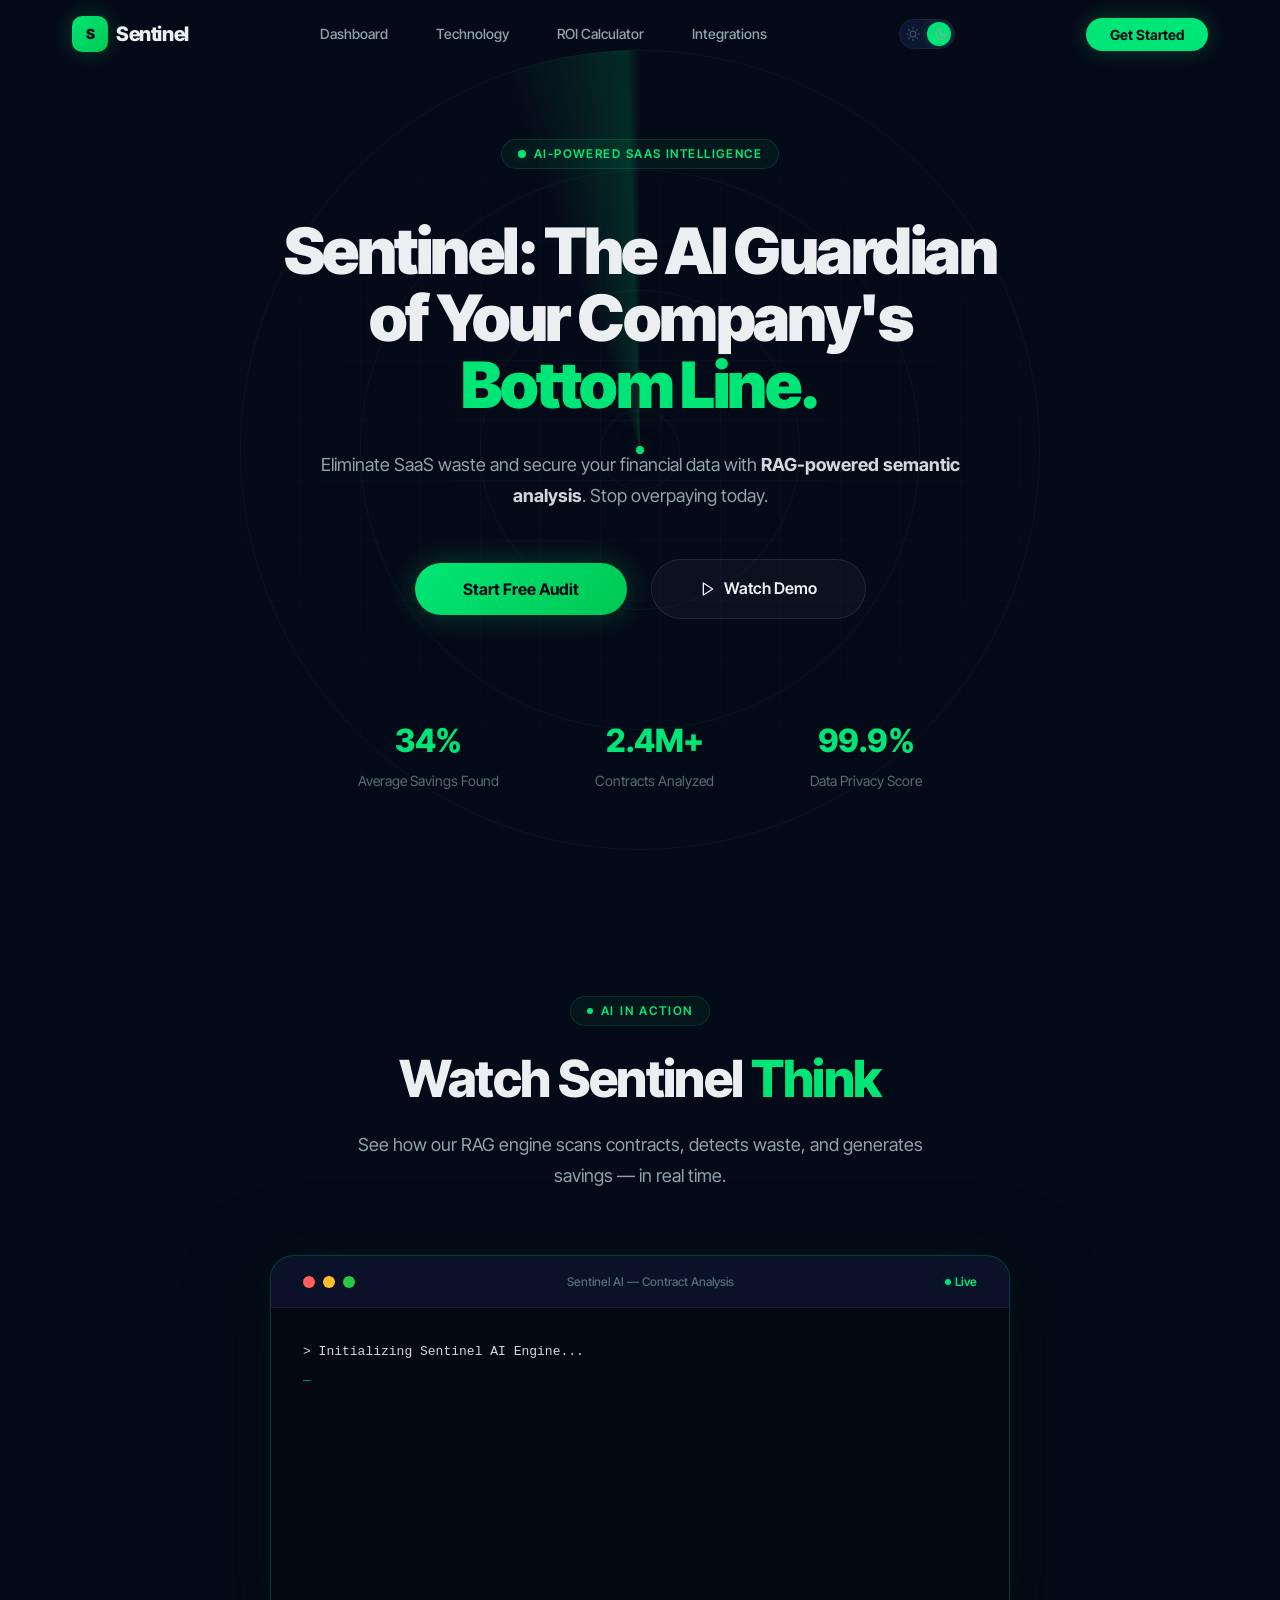
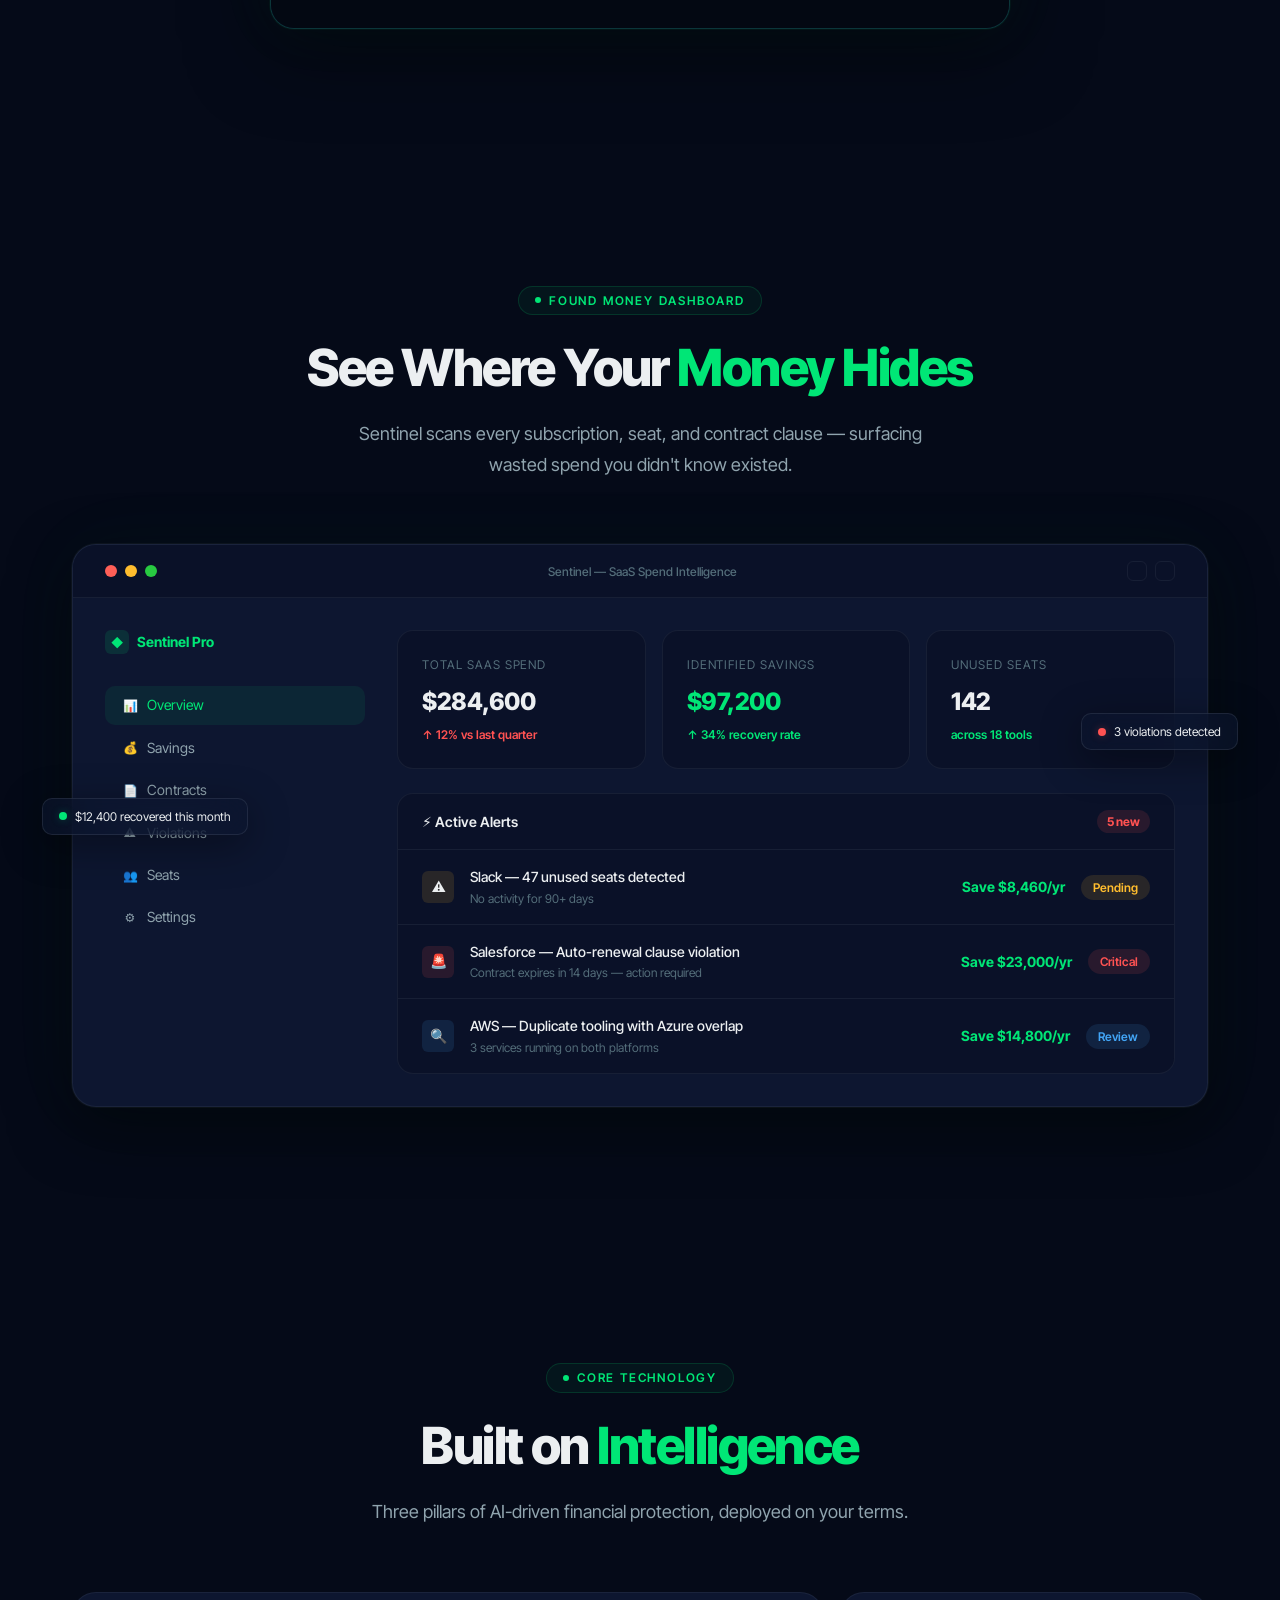
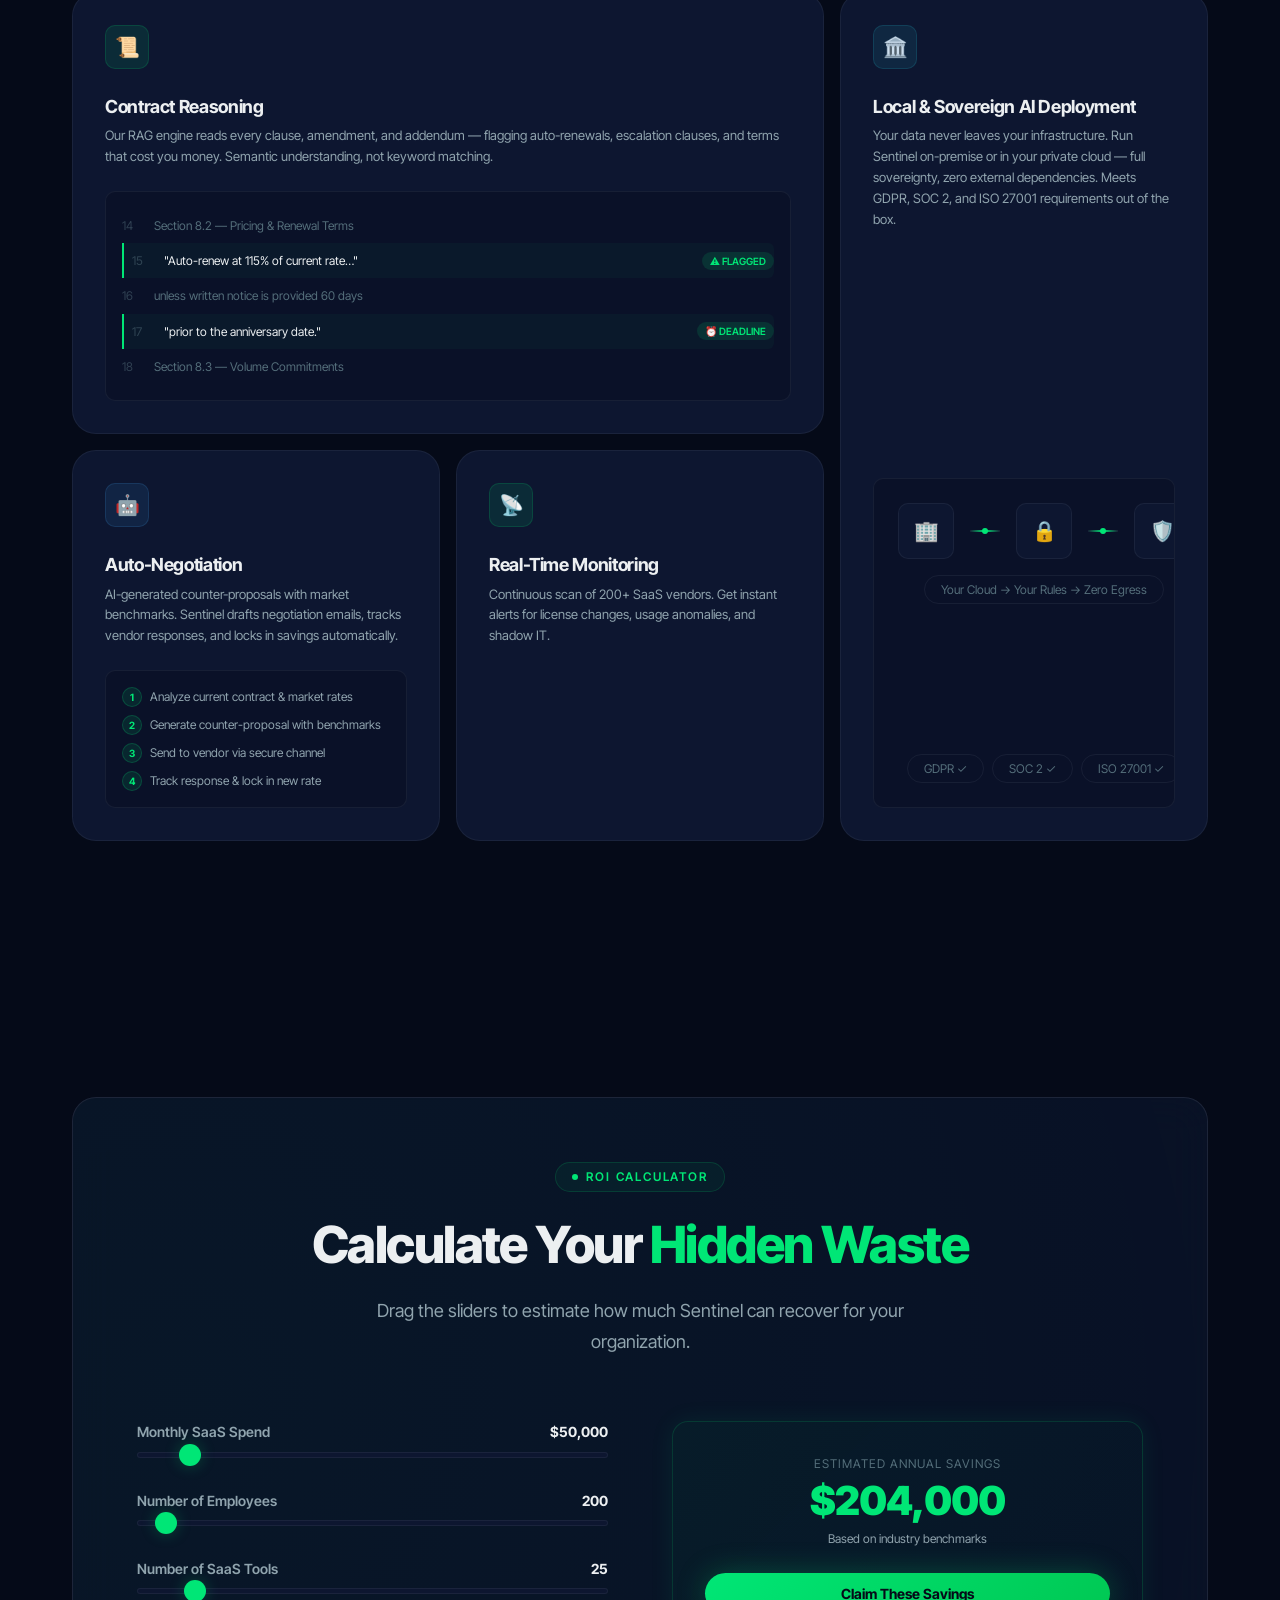
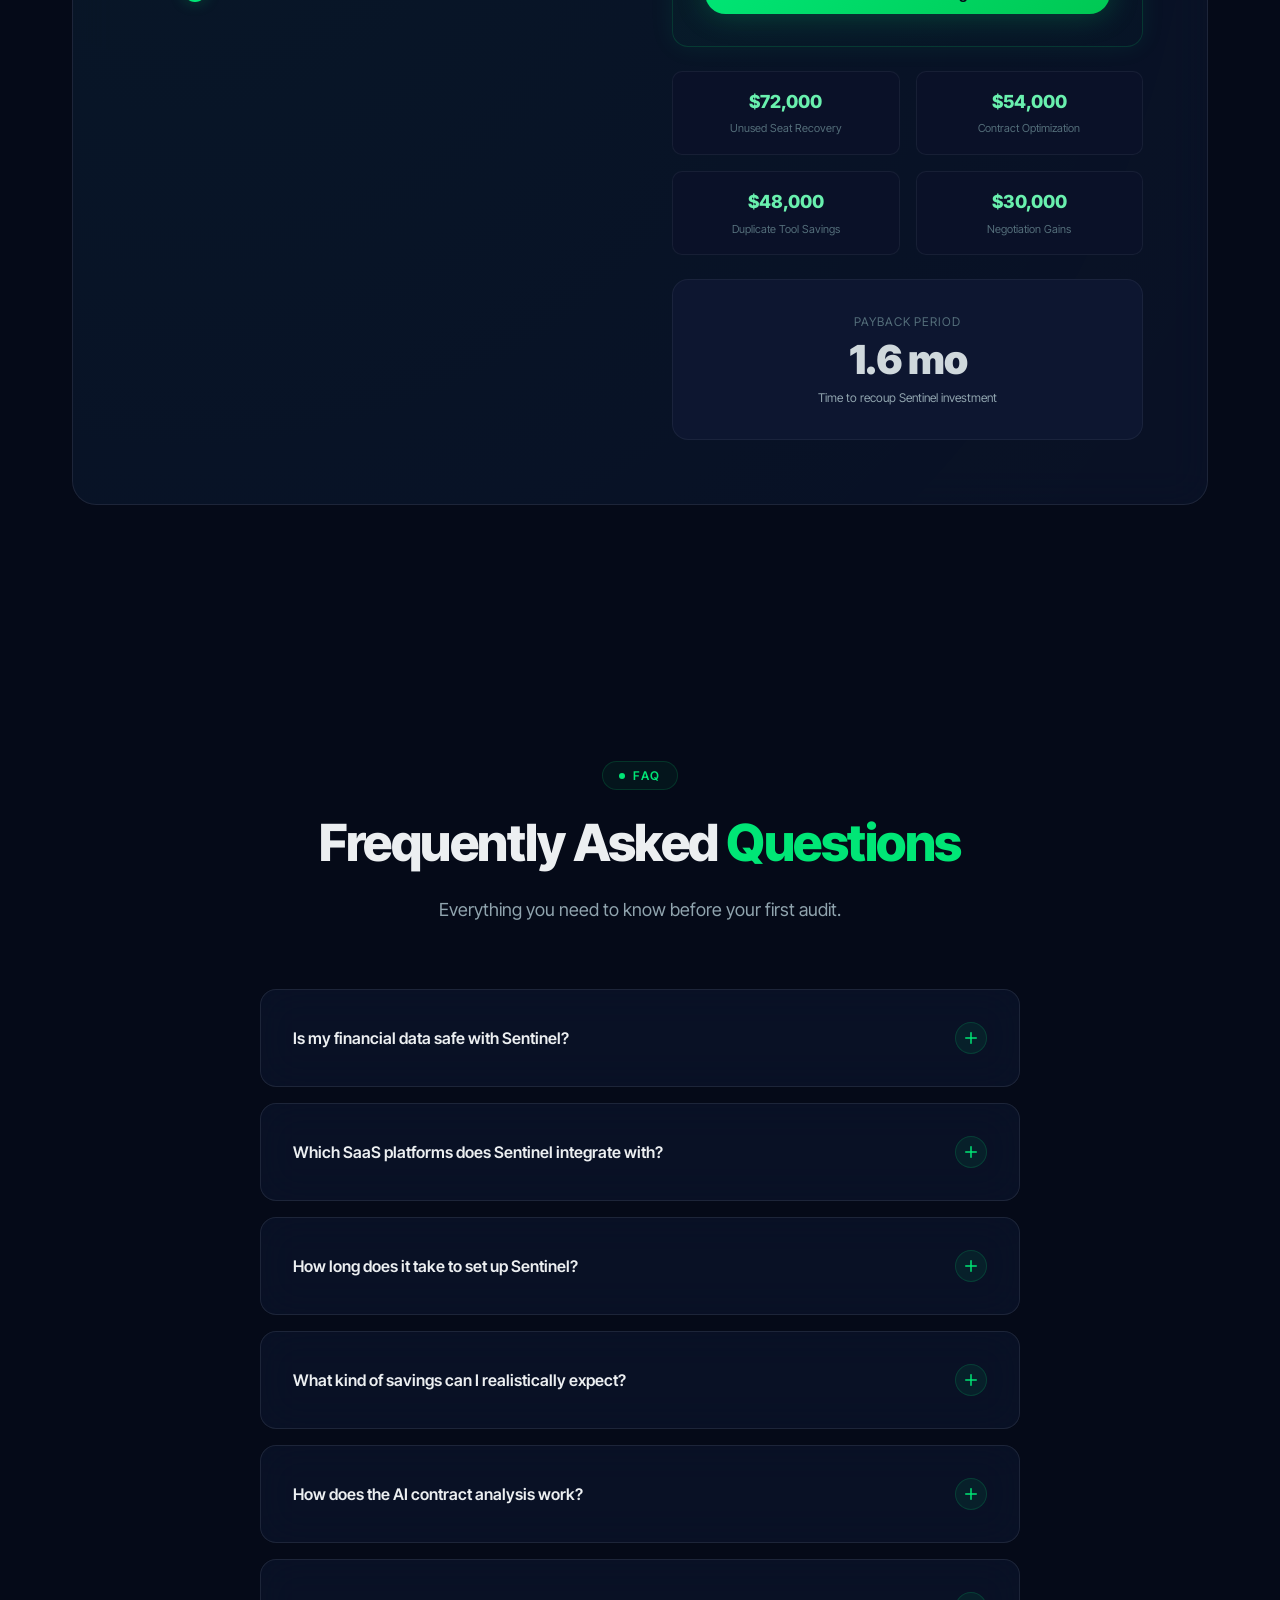
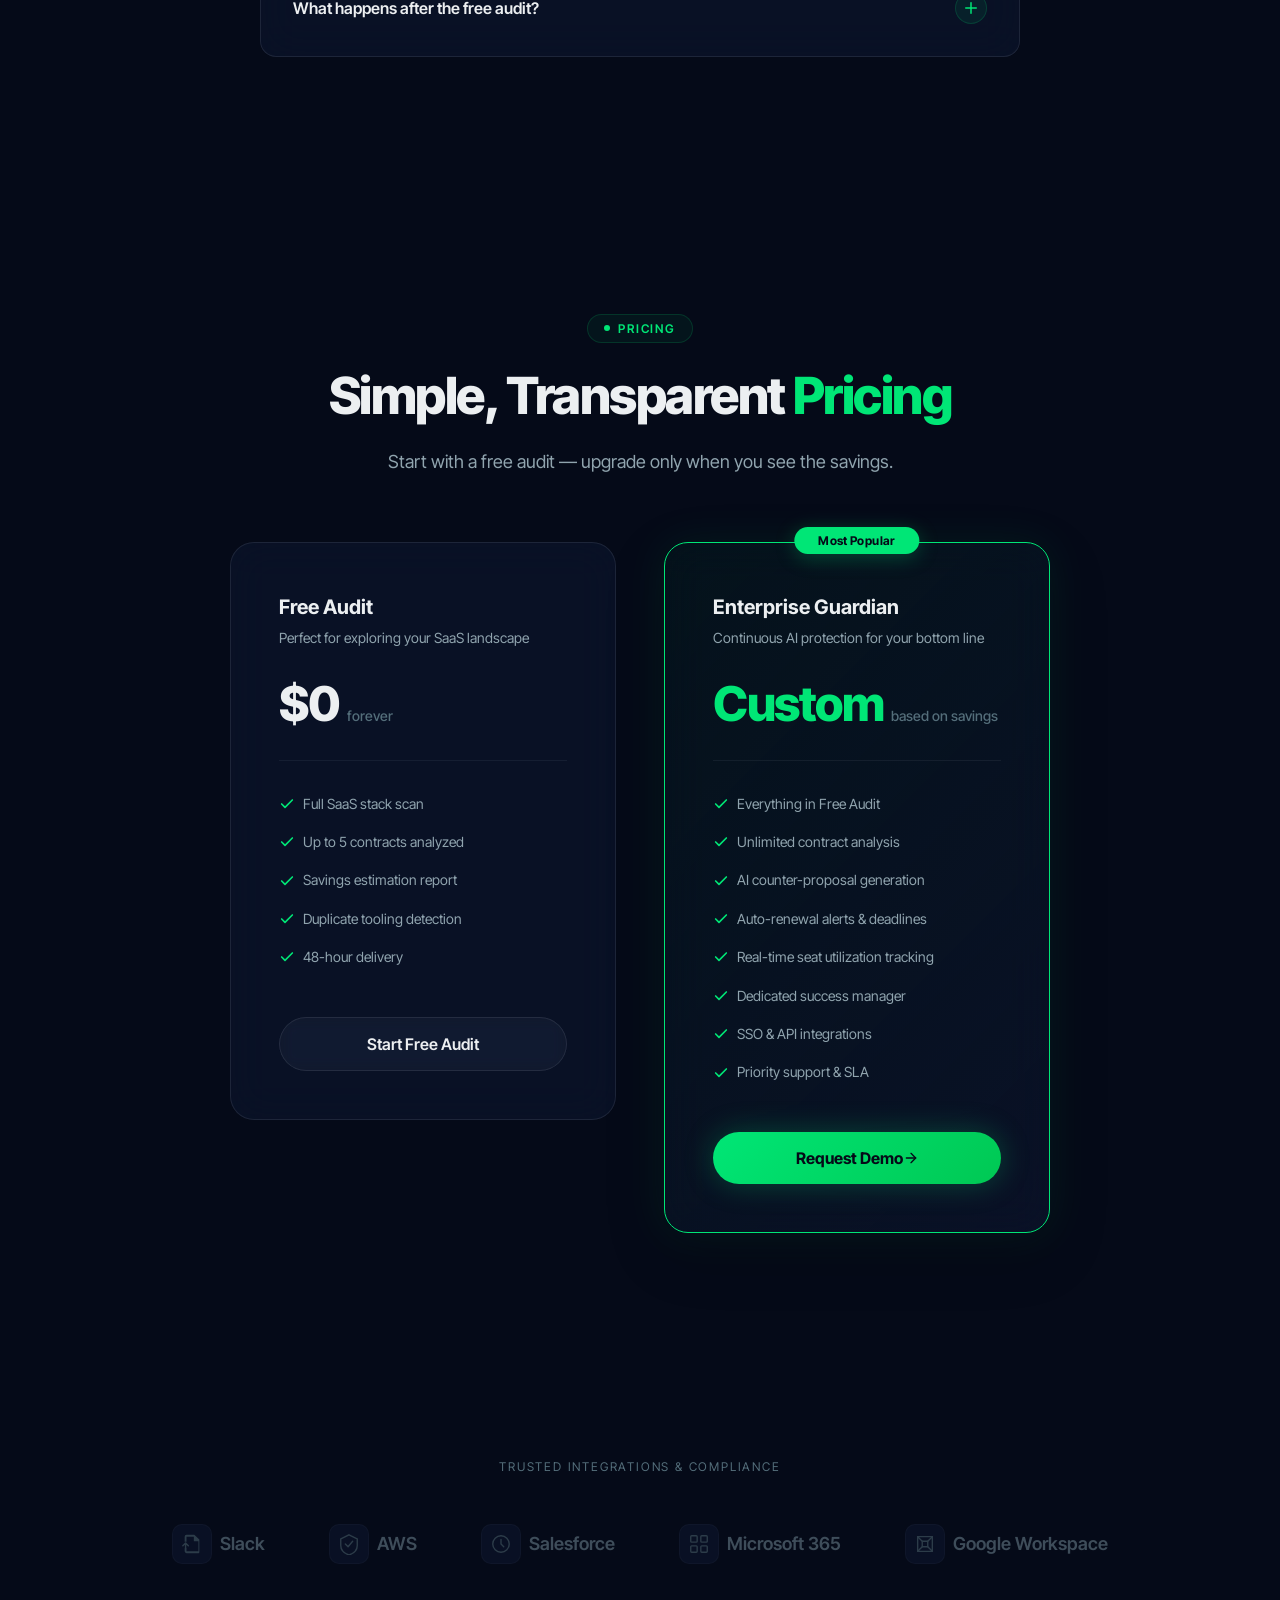
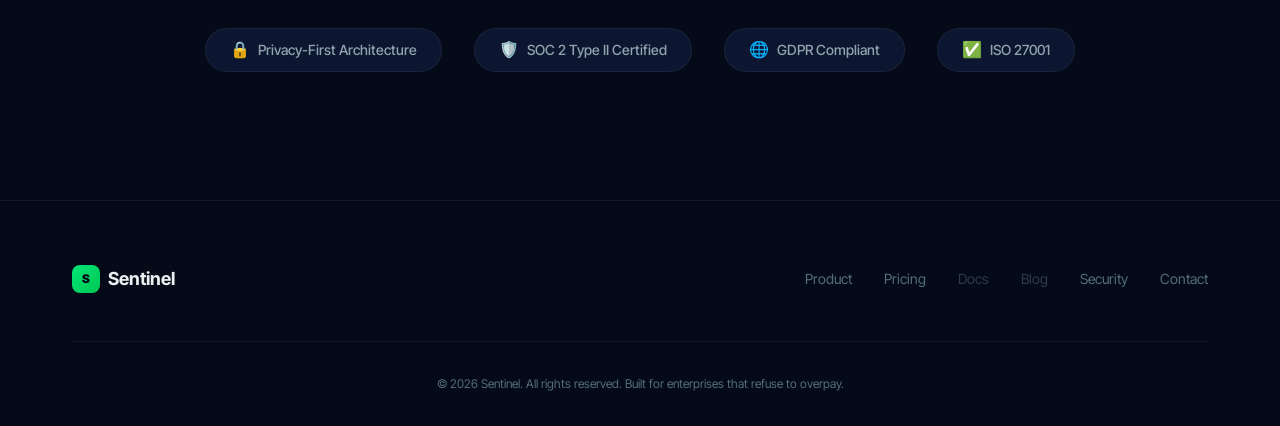
==== commit 11fdcdc0: "fix(mobile): prevent turnstile widget overflow in modal on small screens" ====
--- a/public/index.html
+++ b/public/index.html
@@ -780,7 +780,7 @@
         </div>
         
         <!-- Cloudflare Turnstile Widget -->
-        <div class="cf-turnstile" data-sitekey="0x4AAAAAACq8Iuaf3yUkyTbf" data-theme="dark" style="margin-bottom: var(--space-md);"></div>
+        <div class="cf-turnstile" data-sitekey="0x4AAAAAACq8Iuaf3yUkyTbf" data-theme="dark" data-size="flexible" style="margin-bottom: var(--space-md);"></div>
 
         <button type="submit" class="btn-primary modal-submit magnetic shimmer-target" id="modalSubmitBtn">
           Request Audit
--- a/public/index.min.css
+++ b/public/index.min.css
@@ -1 +1 @@
-@import url(https://fonts.googleapis.com/css2?family=Inter+Tight:wght@300;400;500;600;700;800;900&display=swap);@keyframes radar-spin{0%{transform:rotate(0deg)}to{transform:rotate(360deg)}}@keyframes pulse-dot{0%,to{opacity:1;transform:scale(1)}50%{opacity:.5;transform:scale(.7)}}@keyframes fade-in-up{0%{opacity:0;transform:translateY(30px)}to{opacity:1;transform:translateY(0)}}@keyframes float-annotation{0%,to{transform:translateY(0)}50%{transform:translateY(-8px)}}@keyframes particle-float{0%{opacity:0;transform:translateY(0) scale(0)}20%{opacity:.6;transform:translateY(-10px) scale(1)}80%{opacity:.3;transform:translateY(-50px) scale(.8)}to{opacity:0;transform:translateY(-80px) scale(0)}}@keyframes glow-pulse{0%,to{box-shadow:0 0 20px var(--emerald-glow)}50%{box-shadow:0 0 40px var(--emerald-glow),0 0 60px rgba(0,230,118,.1)}}@keyframes shimmer{0%{background-position:-200%0}to{background-position:200%0}}@keyframes scan-line{0%{top:-2px}to{top:100%}}@keyframes dashboard-float{0%,to{transform:translateY(0)}50%{transform:translateY(-12px)}}@keyframes glass-shimmer{0%{transform:translateX(-100%) skewX(-15deg);opacity:0}40%{opacity:1}to{transform:translateX(200%) skewX(-15deg);opacity:0}}@keyframes blink-cursor{0%,to{opacity:1}50%{opacity:0}}@keyframes term-line-in{0%{opacity:0;transform:translateY(4px)}to{opacity:1;transform:translateY(0)}}@keyframes faq-glow-pulse{0%,to{box-shadow:0 0 30px rgba(0,230,118,.08),0 0 60px rgba(0,230,118,.03)}50%{box-shadow:0 0 40px rgba(0,230,118,.12),0 0 80px rgba(0,230,118,.05)}}@keyframes report-fade-in{0%{opacity:0;transform:translateY(12px)}to{opacity:1;transform:translateY(0)}}:root{--bg-deep:#050A18;--bg-surface:#0A1128;--bg-card:#0D1630;--bg-card-hover:#111D3D;--silver:#B0BEC5;--silver-bright:#CFD8DC;--silver-dim:#78909C;--emerald:#00E676;--emerald-bright:#69F0AE;--emerald-dim:#00C853;--emerald-glow:rgba(0, 230, 118, 0.25);--accent-blue:#42A5F5;--accent-cyan:#26C6DA;--text-primary:#ECEFF1;--text-secondary:#90A4AE;--text-muted:#546E7A;--border-subtle:rgba(176, 190, 197, 0.08);--border-glow:rgba(0, 230, 118, 0.15);--glass-bg:rgba(13, 22, 48, 0.6);--glass-border:rgba(176, 190, 197, 0.12);--glass-blur:20px;--space-xs:0.25rem;--space-sm:0.5rem;--space-md:1rem;--space-lg:1.5rem;--space-xl:2rem;--space-2xl:3rem;--space-3xl:4rem;--space-4xl:6rem;--space-5xl:8rem;--text-xs:0.75rem;--text-sm:0.875rem;--text-base:1rem;--text-lg:1.125rem;--text-xl:1.25rem;--text-2xl:1.5rem;--text-3xl:2rem;--text-4xl:2.5rem;--text-5xl:3.25rem;--text-6xl:4rem;--radius-sm:6px;--radius-md:10px;--radius-lg:16px;--radius-xl:24px;--radius-full:9999px;--ease-smooth:cubic-bezier(0.25, 0.46, 0.45, 0.94);--ease-premium:cubic-bezier(0.22, 1, 0.36, 1);--ease-bounce:cubic-bezier(0.34, 1.56, 0.64, 1);--duration-fast:150ms;--duration-normal:300ms;--duration-premium:700ms;--duration-slow:600ms}[data-theme=light]{--bg-deep:#F4F6FA;--bg-surface:#FFFFFF;--bg-card:#FFFFFF;--bg-card-hover:#F0F2F7;--silver:#64748B;--silver-bright:#334155;--silver-dim:#94A3B8;--emerald:#059669;--emerald-bright:#10B981;--emerald-dim:#047857;--emerald-glow:rgba(5, 150, 105, 0.2);--accent-blue:#2563EB;--accent-cyan:#0891B2;--text-primary:#0F172A;--text-secondary:#475569;--text-muted:#94A3B8;--border-subtle:rgba(15, 23, 42, 0.08);--border-glow:rgba(5, 150, 105, 0.2);--glass-bg:rgba(255, 255, 255, 0.7);--glass-border:rgba(15, 23, 42, 0.08)}*,::after,::before{margin:0;padding:0;box-sizing:border-box;-webkit-tap-highlight-color:transparent}.cursor-dot{display:none}.cursor-ring{display:none;position:fixed;top:0;left:0;width:220px;height:220px;border-radius:50%;pointer-events:none;z-index:99999;will-change:transform;background:radial-gradient(circle,rgba(0,230,118,.1)0,rgba(0,230,118,.04) 35%,transparent 70%);filter:blur(2px);transition:opacity .4s ease,width .4s cubic-bezier(.22,1,.36,1),height .4s cubic-bezier(.22,1,.36,1)}@media (pointer:fine){.cursor-ring{display:block}}.cursor-ring.hover{width:280px;height:280px;background:radial-gradient(circle,rgba(0,230,118,.14)0,rgba(0,230,118,.06) 35%,transparent 70%)}.cursor-ring.hidden{opacity:0}html{scroll-behavior:smooth;-webkit-font-smoothing:antialiased;-moz-osx-font-smoothing:grayscale}body{font-family:"Inter Tight",system-ui,sans-serif;background:var(--bg-deep);line-height:1.6;overflow-x:hidden;transition:background .4s ease,color .4s ease}a{color:inherit;text-decoration:none}img{max-width:100%;display:block}button{cursor:pointer;border:0;background:0 0}button,input,select{font-family:inherit;color:inherit}.container{width:100%;max-width:1200px;margin:0 auto;padding:0 var(--space-xl)}.section-label{display:inline-flex;align-items:center;gap:var(--space-sm);font-size:var(--text-xs);font-weight:600;text-transform:uppercase;letter-spacing:.15em;color:var(--emerald);margin-bottom:var(--space-lg);padding:var(--space-xs) var(--space-md);border:1px solid var(--border-glow);border-radius:var(--radius-full);background:rgba(0,230,118,.05)}.section-label .dot{width:6px;height:6px;border-radius:50%;background:var(--emerald);animation:pulse-dot 2s ease-in-out infinite}.section-title{font-size:clamp(var(--text-3xl),4vw,var(--text-5xl));font-weight:800;line-height:1.1;letter-spacing:-.03em;color:var(--text-primary);margin-bottom:var(--space-lg)}.section-subtitle{font-size:var(--text-lg);color:var(--text-secondary);max-width:600px;line-height:1.7}.highlight{color:var(--emerald);position:relative}.highlight-silver{color:var(--silver-bright)}.reveal{opacity:0;transform:translateY(30px);transition:opacity var(--duration-premium) var(--ease-premium),transform var(--duration-premium) var(--ease-premium)}.reveal.visible{opacity:1;transform:translateY(0)}.reveal-delay-1{transition-delay:100ms}.reveal-delay-2{transition-delay:200ms}.reveal-delay-3{transition-delay:300ms}.reveal-delay-4{transition-delay:400ms}.nav{position:fixed;top:0;left:0;right:0;z-index:100;padding:var(--space-md)0;transition:background var(--duration-normal) var(--ease-smooth),backdrop-filter var(--duration-normal) var(--ease-smooth)}.nav.scrolled{background:rgba(5,10,24,.85);backdrop-filter:blur(20px);border-bottom:1px solid var(--border-subtle)}[data-theme=light] .nav.scrolled{background:rgba(255,255,255,.85)}.nav-inner{justify-content:space-between}.nav-inner,.nav-links,.nav-logo,.nav-logo .logo-icon{display:flex;align-items:center}.nav-logo{gap:var(--space-sm);font-size:var(--text-xl);font-weight:800;letter-spacing:-.02em}.nav-logo .logo-icon{width:36px;height:36px;border-radius:var(--radius-md);background:linear-gradient(135deg,var(--emerald),var(--emerald-dim));justify-content:center;color:var(--bg-deep);font-weight:900;box-shadow:0 0 20px var(--emerald-glow)}.nav-links{gap:var(--space-2xl);list-style:none}.nav-cta,.nav-links a,.nav-logo .logo-icon{font-size:var(--text-sm)}.nav-links a{font-weight:500;color:var(--text-secondary);transition:color var(--duration-fast);position:relative}.footer-links a:hover,.nav-links a:hover,body{color:var(--text-primary)}.nav-links a::after{content:"";position:absolute;bottom:-4px;left:0;width:0;height:2px;background:var(--emerald);transition:width var(--duration-normal) var(--ease-smooth)}.nav-links a:hover::after{width:100%}.nav-cta{padding:var(--space-sm) var(--space-lg);background:var(--emerald);color:var(--bg-deep);font-weight:700;border-radius:var(--radius-full);transition:all var(--duration-normal) var(--ease-smooth);box-shadow:0 0 20px var(--emerald-glow)}.nav-cta:hover{transform:translateY(-2px);box-shadow:0 4px 30px var(--emerald-glow)}.nav-toggle{display:none;flex-direction:column;gap:5px;width:28px;cursor:pointer}.nav-toggle span{width:100%;height:2px;background:var(--text-primary);border-radius:2px;transition:all var(--duration-normal)}.theme-toggle,.theme-toggle-track{position:relative;display:flex;align-items:center}.theme-toggle{background:0 0;border:0;cursor:pointer;padding:0}.theme-toggle-track{width:56px;height:30px;background:var(--bg-card);border:1px solid var(--border-subtle);border-radius:var(--radius-full);justify-content:space-between;padding:0 6px;transition:all .4s ease;overflow:hidden}.theme-toggle-track:hover{border-color:var(--emerald);box-shadow:0 0 12px var(--emerald-glow)}.theme-toggle-icon{display:flex;align-items:center;justify-content:center;z-index:1;transition:opacity .3s ease,transform .3s ease;color:var(--text-secondary)}.theme-toggle-icon.sun{opacity:.4}.theme-toggle-icon.moon,[data-theme=light] .theme-toggle-icon.sun{opacity:1}[data-theme=light] .theme-toggle-icon.moon{opacity:.4}.theme-toggle-thumb{position:absolute;right:3px;width:24px;height:24px;border-radius:50%;background:var(--emerald);box-shadow:0 0 10px var(--emerald-glow);transition:all .4s cubic-bezier(.34,1.56,.64,1)}[data-theme=light] .theme-toggle-thumb{right:calc(100% - 27px)}.bento-card,.dash-alerts,.dash-card,.dash-nav-item,.dash-titlebar,.dashboard-frame,.footer,.nav,.roi-mini-stat,.roi-result-card,.roi-wrapper,.section-label,.server-node,.sovereign-label,.trust-badge,.trust-logo .logo-glyph{transition:background .4s ease,border-color .4s ease,color .4s ease,box-shadow .4s ease}[data-theme=light] .dashboard-frame{box-shadow:0 0 0 1px rgba(0,0,0,.04),0 20px 60px rgba(0,0,0,.08),0 0 0 transparent}[data-theme=light] .bento-card:hover{box-shadow:0 20px 60px rgba(0,0,0,.08)}[data-theme=light] .btn-primary,[data-theme=light] .nav-cta{color:#fff}[data-theme=light] .hero-grid-overlay{background-image:linear-gradient(rgba(0,0,0,.03) 1px,transparent 1px),linear-gradient(90deg,rgba(0,0,0,.03) 1px,transparent 1px)}[data-theme=light] .radar-ring{border-color:rgba(5,150,105,.08)}[data-theme=light] .radar-sweep{background:conic-gradient(from 0deg,transparent 0deg,transparent 340deg,rgba(5,150,105,.06) 350deg,rgba(5,150,105,.12) 358deg,transparent 360deg)}[data-theme=light] .dash-alert-row:hover{background:rgba(0,0,0,.02)}[data-theme=light] .btn-secondary{background:rgba(0,0,0,.03)}[data-theme=light] .btn-secondary:hover{background:rgba(0,0,0,.06)}[data-theme=light] .clause-line.flagged{background:rgba(5,150,105,.06)}.hero{position:relative;min-height:100vh;display:flex;align-items:center;padding:var(--space-5xl)0 var(--space-4xl);overflow:hidden}.hero-radar,.radar-ring{position:absolute;border-radius:50%}.hero-radar{top:50%;left:50%;transform:translate(-50%,-50%);width:800px;height:800px;pointer-events:none;z-index:0}.radar-ring{border:1px solid rgba(0,230,118,.06)}.radar-ring:nth-child(1){inset:0}.radar-ring:nth-child(2){inset:15%}.radar-ring:nth-child(3){inset:30%}.radar-ring:nth-child(4){inset:45%}.radar-center-dot,.radar-sweep{position:absolute;border-radius:50%}.radar-sweep{inset:0;background:conic-gradient(from 0deg,transparent 0deg,transparent 340deg,rgba(0,230,118,.08) 350deg,rgba(0,230,118,.15) 358deg,transparent 360deg);animation:radar-spin 4s linear infinite}.radar-center-dot{top:50%;left:50%;width:8px;height:8px;background:var(--emerald);transform:translate(-50%,-50%);box-shadow:0 0 20px var(--emerald-glow),0 0 40px var(--emerald-glow)}.hero-grid-overlay{background-image:linear-gradient(rgba(176,190,197,.03) 1px,transparent 1px),linear-gradient(90deg,rgba(176,190,197,.03) 1px,transparent 1px);background-size:60px 60px;mask-image:radial-gradient(ellipse 60% 60%at 50% 50%,#000,transparent);-webkit-mask-image:radial-gradient(ellipse 60% 60%at 50% 50%,#000,transparent)}.hero-grid-overlay,.hero-particles{position:absolute;inset:0;pointer-events:none;z-index:0}.particle{position:absolute;width:3px;height:3px;background:var(--emerald);border-radius:50%;opacity:0;animation:particle-float 6s ease-in-out infinite}.particle:nth-child(1){left:15%;top:30%;animation-delay:0s}.particle:nth-child(2){left:75%;top:20%;animation-delay:1s}.particle:nth-child(3){left:40%;top:60%;animation-delay:2s}.particle:nth-child(4){left:85%;top:50%;animation-delay:3s}.particle:nth-child(5){left:25%;top:70%;animation-delay:4s}.particle:nth-child(6){left:60%;top:80%;animation-delay:5s}.particle:nth-child(7){left:10%;top:50%;animation-delay:1.5s}.particle:nth-child(8){left:90%;top:35%;animation-delay:3.5s}.hero-content{position:relative;z-index:1;text-align:center;max-width:900px;margin:0 auto}.hero-badge{display:inline-flex;align-items:center;gap:var(--space-sm);padding:var(--space-xs) var(--space-md);background:rgba(0,230,118,.06);border:1px solid var(--border-glow);border-radius:var(--radius-full);font-size:var(--text-xs);font-weight:600;color:var(--emerald);text-transform:uppercase;letter-spacing:.12em;margin-bottom:var(--space-2xl);animation:fade-in-up .8s var(--ease-smooth) both}.hero-badge .badge-pulse{width:8px;height:8px;border-radius:50%;background:var(--emerald);animation:pulse-dot 2s ease-in-out infinite;box-shadow:0 0 8px var(--emerald-glow)}.hero h1{font-size:clamp(var(--text-4xl),5.5vw,var(--text-6xl));font-weight:900;line-height:1.05;letter-spacing:-.04em;margin-bottom:var(--space-xl);animation:fade-in-up .8s var(--ease-smooth) .15s both}.hero h1 .line{display:block}.hero-sub{font-size:clamp(var(--text-base),1.8vw,var(--text-lg));color:var(--text-secondary);max-width:680px;margin:0 auto var(--space-2xl);line-height:1.7;animation:fade-in-up .8s var(--ease-smooth) .3s both}.hero-actions{display:flex;align-items:center;justify-content:center;gap:var(--space-lg);animation:fade-in-up .8s var(--ease-smooth) .45s both;flex-wrap:wrap}.btn-primary{padding:var(--space-md) var(--space-2xl);background:linear-gradient(135deg,var(--emerald),var(--emerald-dim));color:var(--bg-deep);font-weight:700;font-size:var(--text-base);border-radius:var(--radius-full);transition:all var(--duration-normal) var(--ease-smooth);box-shadow:0 0 30px var(--emerald-glow);position:relative;overflow:hidden;text-align:center;align-items:center}.btn-primary::before{content:"";position:absolute;inset:0;background:linear-gradient(135deg,transparent,rgba(255,255,255,.2),transparent);transform:translateX(-100%);transition:transform .5s}.btn-primary:hover{transform:translateY(-3px);box-shadow:0 6px 40px var(--emerald-glow),0 0 60px rgba(0,230,118,.15)}.btn-primary:hover::before{transform:translateX(100%)}.btn-primary,.btn-secondary,.hero-stats{display:flex;justify-content:center}.btn-secondary{padding:var(--space-md) var(--space-2xl);border:1px solid var(--glass-border);color:var(--text-primary);font-weight:600;font-size:var(--text-base);border-radius:var(--radius-full);transition:all var(--duration-normal) var(--ease-smooth);backdrop-filter:blur(8px);background:rgba(255,255,255,.03);align-items:center;gap:var(--space-sm);text-align:center}.btn-secondary:hover{border-color:var(--silver-dim);background:rgba(255,255,255,.06);transform:translateY(-2px)}.hero-stats{gap:var(--space-4xl);margin-top:var(--space-4xl);animation:fade-in-up .8s var(--ease-smooth) .6s both}.dashboard-section .container,.hero-stat{text-align:center}.hero-stat-value{font-size:var(--text-3xl);font-weight:800;color:var(--emerald);letter-spacing:-.02em}.hero-stat-label{font-size:var(--text-sm);color:var(--text-muted);margin-top:var(--space-xs)}.dashboard-section{padding:var(--space-5xl)0;position:relative}.dashboard-mockup{margin-top:var(--space-3xl);position:relative;animation:dashboard-float 6s ease-in-out infinite}.dashboard-frame{background:var(--bg-card);border:1px solid var(--border-subtle);border-radius:var(--radius-xl);overflow:hidden;box-shadow:0 0 0 1px rgba(176,190,197,.05),0 20px 60px rgba(0,0,0,.5),0 0 80px rgba(0,230,118,.04);position:relative}.dash-titlebar{display:flex;align-items:center;justify-content:space-between;padding:var(--space-md) var(--space-xl);background:var(--bg-surface);border-bottom:1px solid var(--border-subtle)}.dash-dots{display:flex;gap:8px}.dash-dots span{width:12px;height:12px;border-radius:50%}.dash-dots span:nth-child(1){background:#ff5f57}.dash-dots span:nth-child(2){background:#ffbd2e}.dash-dots span:nth-child(3){background:#28ca41}.dash-titlebar-text{font-size:var(--text-xs);color:var(--text-muted);font-weight:500}.dash-titlebar-actions{display:flex;gap:var(--space-sm)}.dash-titlebar-actions span{width:20px;height:20px;border:1px solid var(--border-subtle);border-radius:var(--radius-sm)}.dash-content{padding:var(--space-xl);display:grid;grid-template-columns:260px 1fr;gap:var(--space-xl);min-height:440px}.dash-sidebar{text-align:left}.dash-nav-item,.dash-sidebar-header{display:flex;align-items:center;gap:var(--space-sm);font-size:var(--text-sm)}.dash-sidebar-header{font-weight:700;margin-bottom:var(--space-xl);color:var(--emerald)}.dash-sidebar-header .icon{width:24px;height:24px;background:rgba(0,230,118,.12);border-radius:var(--radius-sm);display:flex;align-items:center;justify-content:center;font-size:12px}.dash-nav-item{padding:var(--space-sm) var(--space-md);border-radius:var(--radius-md);color:var(--text-secondary);margin-bottom:4px;transition:all var(--duration-fast)}.dash-nav-item.active{background:rgba(0,230,118,.08);color:var(--emerald)}.dash-nav-item .nav-icon{width:18px;text-align:center;font-size:12px}.dash-main{display:flex;flex-direction:column;gap:var(--space-lg);text-align:left}.dash-top-cards{display:grid;grid-template-columns:repeat(3,1fr);gap:var(--space-md)}.dash-card{background:var(--bg-surface);border:1px solid var(--border-subtle);border-radius:var(--radius-lg);padding:var(--space-lg);position:relative;overflow:hidden}.dash-card-label{font-size:var(--text-xs);color:var(--text-muted);text-transform:uppercase;letter-spacing:.08em;margin-bottom:var(--space-sm)}.dash-card-value{font-size:var(--text-2xl);font-weight:800;letter-spacing:-.02em}.dash-card-change,.dash-card-value.savings{color:var(--emerald)}.dash-card-change{font-size:var(--text-xs);margin-top:var(--space-xs);font-weight:600}.dash-card-change.negative{color:#ff5252}.dash-card .sparkline{position:absolute;bottom:0;right:0;width:60%;height:40px;opacity:.3}.dash-alerts{background:var(--bg-surface);border:1px solid var(--border-subtle);border-radius:var(--radius-lg);overflow:hidden}.dash-alert-header{display:flex;align-items:center;justify-content:space-between;padding:var(--space-md) var(--space-lg);border-bottom:1px solid var(--border-subtle);font-size:var(--text-sm);font-weight:600}.dash-alert-count{background:rgba(255,82,82,.12);color:#ff5252;font-size:var(--text-xs);padding:2px 10px;border-radius:var(--radius-full);font-weight:700}.dash-alert-row{display:grid;grid-template-columns:auto 1fr auto auto;gap:var(--space-md);align-items:center;padding:var(--space-md) var(--space-lg);border-bottom:1px solid var(--border-subtle);font-size:var(--text-sm);transition:background var(--duration-fast)}.dash-alert-row:last-child{border-bottom:none}.dash-alert-row:hover{background:rgba(255,255,255,.02);box-shadow:inset 3px 0 0 var(--emerald),0 0 20px rgba(0,230,118,.05)}.alert-icon{width:32px;height:32px;border-radius:var(--radius-sm);display:flex;align-items:center;justify-content:center;font-size:14px}.alert-icon.warning{background:rgba(255,189,46,.12)}.alert-icon.danger{background:rgba(255,82,82,.12)}.alert-icon.info{background:rgba(66,165,245,.12)}.alert-text-primary{font-weight:500}.alert-text-secondary{font-size:var(--text-xs);color:var(--text-muted)}.alert-savings{color:var(--emerald);font-weight:700;font-size:var(--text-sm)}.alert-status,.clause-line.flagged .tag{border-radius:var(--radius-full);font-weight:600}.alert-status{padding:3px 12px;font-size:var(--text-xs)}.alert-status.pending{background:rgba(255,189,46,.12);color:#ffbd2e}.alert-status.critical{background:rgba(255,82,82,.12);color:#ff5252}.alert-status.review{background:rgba(66,165,245,.12);color:var(--accent-blue)}.dash-annotation{position:absolute;background:var(--glass-bg);backdrop-filter:blur(16px);border:1px solid var(--glass-border);border-radius:var(--radius-md);padding:var(--space-sm) var(--space-md);font-size:var(--text-xs);color:var(--text-primary);display:flex;align-items:center;gap:var(--space-sm);box-shadow:0 10px 40px rgba(0,0,0,.4);animation:float-annotation 3s ease-in-out infinite;z-index:2}.dash-annotation.left{left:-30px;top:45%;animation-delay:0s}.dash-annotation.right{right:-30px;top:30%;animation-delay:1.5s}.annotation-dot{width:8px;height:8px;border-radius:50%;flex-shrink:0}.annotation-dot.green{background:var(--emerald);box-shadow:0 0 8px var(--emerald-glow)}.annotation-dot.red{background:#ff5252;box-shadow:0 0 8px rgba(255,82,82,.3)}.tech-section{padding:var(--space-5xl)0;position:relative}.tech-section .section-header{text-align:center;margin-bottom:var(--space-3xl)}.bento-grid{display:grid;grid-template-columns:repeat(3,1fr);grid-template-rows:auto auto;gap:var(--space-md)}.bento-card{background:var(--bg-card);border:1px solid var(--border-subtle);border-radius:var(--radius-xl);padding:var(--space-xl);position:relative;overflow:hidden;transition:all var(--duration-normal) var(--ease-smooth);display:flex;flex-direction:column}.bento-card::before{content:"";position:absolute;inset:0;border-radius:var(--radius-xl);padding:1px;background:linear-gradient(135deg,transparent 40%,var(--emerald-glow));-webkit-mask:linear-gradient(#fff 0 0) content-box,linear-gradient(#fff 0 0);mask:linear-gradient(#fff 0 0) content-box,linear-gradient(#fff 0 0);-webkit-mask-composite:xor;mask-composite:exclude;opacity:0;transition:opacity var(--duration-normal);pointer-events:none}.bento-card:hover{transform:translateY(-4px);background:var(--bg-card-hover);box-shadow:0 20px 60px rgba(0,0,0,.3)}.bento-card:hover::before{opacity:1}.bento-card.primary{grid-column:span 2;grid-row:span 1}.bento-card.featured{grid-row:span 2}.bento-icon,.bento-visual{border-radius:var(--radius-md)}.bento-icon{width:44px;height:44px;display:flex;align-items:center;justify-content:center;font-size:20px;margin-bottom:var(--space-lg);position:relative}.bento-icon.emerald{background:rgba(0,230,118,.1);border:1px solid rgba(0,230,118,.15);color:var(--emerald)}.bento-icon.blue{background:rgba(66,165,245,.1);border:1px solid rgba(66,165,245,.15);color:var(--accent-blue)}.bento-icon.cyan{background:rgba(38,198,218,.1);border:1px solid rgba(38,198,218,.15);color:var(--accent-cyan)}.bento-card h3{font-size:var(--text-lg);font-weight:700;letter-spacing:-.02em;margin-bottom:var(--space-xs)}.bento-card p{font-size:13px;color:var(--text-secondary);line-height:1.6;flex:1}.bento-visual{margin-top:var(--space-lg);overflow:hidden;background:var(--bg-surface);border:1px solid var(--border-subtle)}.contract-visual{padding:var(--space-md)}.clause-line,.negotiate-visual{display:flex;gap:var(--space-sm)}.clause-line{align-items:center;padding:var(--space-sm)0;font-size:var(--text-xs);font-family:"Inter Tight",monospace;color:var(--text-muted)}.clause-line .line-num{color:var(--text-muted);min-width:24px;opacity:.5}.clause-line.flagged{color:var(--text-primary);background:rgba(0,230,118,.04);border-left:2px solid var(--emerald);padding-left:var(--space-sm);margin-left:-var(--space-sm);border-radius:0 var(--radius-sm) var(--radius-sm)0}.clause-line.flagged .tag{margin-left:auto;font-size:10px;padding:1px 8px;background:rgba(0,230,118,.12);color:var(--emerald)}.negotiate-visual{padding:var(--space-md);flex-direction:column}.negotiate-step{display:flex;align-items:center;gap:var(--space-sm);font-size:var(--text-xs);color:var(--text-secondary)}.negotiate-step .step-num{width:20px;height:20px;border-radius:50%;background:rgba(0,230,118,.1);border:1px solid rgba(0,230,118,.2);display:flex;align-items:center;justify-content:center;font-size:10px;font-weight:700;color:var(--emerald);flex-shrink:0}.negotiate-step .step-arrow{color:var(--text-muted);font-size:10px}.sovereign-visual{padding:var(--space-lg);display:flex;flex-direction:column;align-items:center;flex:1}.server-nodes,.sovereign-visual{gap:var(--space-md)}.roi-field label,.server-node,.server-nodes{display:flex;align-items:center}.server-node{width:56px;height:56px;border-radius:var(--radius-md);border:1px solid var(--border-subtle);background:var(--bg-card);justify-content:center;font-size:20px;position:relative}.node-connector{width:30px;height:2px;background:linear-gradient(90deg,var(--border-subtle),var(--emerald),var(--border-subtle));position:relative}.node-connector::after{content:"";position:absolute;width:6px;height:6px;background:var(--emerald);border-radius:50%;top:-2px;left:50%;transform:translateX(-50%);animation:pulse-dot 1.5s ease-in-out infinite}.sovereign-label{font-size:var(--text-xs);color:var(--text-muted);text-align:center;padding:var(--space-xs) var(--space-md);border:1px solid var(--border-subtle);border-radius:var(--radius-full)}.roi-section,.roi-wrapper{padding:var(--space-5xl)0;position:relative}.roi-wrapper{background:var(--glass-bg);backdrop-filter:blur(var(--glass-blur));border:1px solid var(--glass-border);border-radius:var(--radius-xl);padding:var(--space-3xl);overflow:hidden}.roi-wrapper::before{content:"";position:absolute;top:-50%;left:-50%;width:200%;height:200%;background:radial-gradient(circle at 30% 40%,rgba(0,230,118,.03),transparent 60%);pointer-events:none}.roi-body,.roi-header{position:relative;z-index:1}.roi-header{text-align:center;margin-bottom:var(--space-3xl)}.roi-body{display:grid;grid-template-columns:1fr 1fr;gap:var(--space-3xl)}.roi-field,.roi-inputs{display:flex;flex-direction:column;gap:var(--space-xl)}.roi-field{gap:var(--space-sm)}.roi-field label{font-size:var(--text-sm);font-weight:600;color:var(--text-secondary);justify-content:space-between}.roi-field-value{color:var(--text-primary);font-weight:700}.roi-slider{-webkit-appearance:none;appearance:none;width:100%;height:6px;border-radius:3px;background:var(--bg-card);outline:0;border:1px solid var(--border-subtle)}.roi-slider::-webkit-slider-thumb{-webkit-appearance:none;width:22px;height:22px;border-radius:50%;background:var(--emerald);cursor:pointer;box-shadow:0 0 15px var(--emerald-glow);transition:all var(--duration-fast)}.roi-slider::-webkit-slider-thumb:hover{transform:scale(1.15);box-shadow:0 0 25px var(--emerald-glow)}.roi-slider::-moz-range-thumb{width:22px;height:22px;border-radius:50%;background:var(--emerald);cursor:pointer;border:0;box-shadow:0 0 15px var(--emerald-glow)}.roi-results{display:flex;flex-direction:column;gap:var(--space-lg)}.roi-result-card{background:var(--bg-card);border:1px solid var(--border-subtle);border-radius:var(--radius-lg);padding:var(--space-xl);text-align:center;transition:all var(--duration-normal) var(--ease-smooth)}.roi-result-card:hover{border-color:var(--border-glow);box-shadow:0 0 30px rgba(0,230,118,.05)}.roi-result-card.primary-result{border-color:var(--border-glow);background:linear-gradient(135deg,rgba(0,230,118,.04),rgba(0,200,83,.02));--dynamic-glow:0.5;box-shadow:0 0 calc(var(--dynamic-glow)*60px) rgba(0,230,118,calc(var(--dynamic-glow)*.2));transition:box-shadow .3s ease,border-color .3s ease}.roi-result-label{font-size:var(--text-xs);color:var(--text-muted);text-transform:uppercase;letter-spacing:.08em;margin-bottom:var(--space-sm)}.roi-result-value{font-size:var(--text-4xl);font-weight:900;letter-spacing:-.03em;color:var(--emerald);line-height:1}.roi-result-value.silver{color:var(--silver-bright)}.roi-result-sub{font-size:var(--text-xs);color:var(--text-secondary);margin-top:var(--space-sm)}.roi-result-breakdown{display:grid;grid-template-columns:1fr 1fr;gap:var(--space-md)}.roi-mini-stat{background:var(--bg-surface);border:1px solid var(--border-subtle);border-radius:var(--radius-md);padding:var(--space-md);text-align:center}.roi-mini-stat .value{font-size:var(--text-lg);font-weight:800;color:var(--emerald-bright)}.roi-mini-stat .label{font-size:11px;color:var(--text-muted);margin-top:var(--space-xs)}.trust-section{padding:var(--space-4xl)0 var(--space-5xl)}.trust-section .container{text-align:center}.trust-label{font-size:var(--text-xs);color:var(--text-muted);text-transform:uppercase;letter-spacing:.15em;margin-bottom:var(--space-2xl)}.trust-logo,.trust-logos{display:flex;align-items:center}.trust-logos{justify-content:center;gap:var(--space-3xl);margin-bottom:var(--space-3xl);flex-wrap:wrap}.trust-logo{gap:var(--space-sm);font-size:var(--text-lg);font-weight:600;color:var(--silver-dim);opacity:.5;transition:all var(--duration-normal);cursor:default}.trust-logo:hover{opacity:1;color:var(--silver-bright)}.trust-logo .logo-glyph{width:40px;height:40px;border-radius:var(--radius-md);border:1px solid var(--border-subtle);justify-content:center;font-size:20px;background:var(--bg-card)}.trust-badge,.trust-badges,.trust-logo .logo-glyph{display:flex;align-items:center}.trust-badges{justify-content:center;gap:var(--space-xl);flex-wrap:wrap}.trust-badge{gap:var(--space-sm);padding:var(--space-sm) var(--space-lg);background:var(--bg-card);border:1px solid var(--border-subtle);border-radius:var(--radius-full);font-size:var(--text-sm);font-weight:500;color:var(--text-secondary);transition:all var(--duration-normal)}.trust-badge:hover{border-color:var(--border-glow);color:var(--text-primary)}.trust-badge .badge-icon{font-size:16px}.footer{border-top:1px solid var(--border-subtle);padding:var(--space-3xl)0 var(--space-xl)}.footer-brand,.footer-inner{display:flex;align-items:center}.footer-inner{justify-content:space-between}.footer-brand{gap:var(--space-sm);font-weight:700;font-size:var(--text-lg)}.footer-links{display:flex;gap:var(--space-xl);list-style:none}.footer-links a{font-size:var(--text-sm);color:var(--text-muted);transition:color var(--duration-fast)}.footer-copy{font-size:var(--text-xs);color:var(--text-muted);text-align:center;margin-top:var(--space-2xl);padding-top:var(--space-xl);border-top:1px solid var(--border-subtle)}.shimmer-target{position:relative;overflow:hidden}.shimmer-target::after{content:"";position:absolute;inset:0;background:linear-gradient(105deg,transparent 30%,rgba(255,255,255,.06) 45%,rgba(255,255,255,.12) 50%,rgba(255,255,255,.06) 55%,transparent 70%);transform:translateX(-100%) skewX(-15deg);opacity:0;animation:glass-shimmer 4s var(--ease-premium) infinite;pointer-events:none;z-index:2}[data-theme=light] .shimmer-target::after{background:linear-gradient(105deg,transparent 30%,rgba(255,255,255,.4) 45%,rgba(255,255,255,.7) 50%,rgba(255,255,255,.4) 55%,transparent 70%)}.ai-terminal-section{padding:var(--space-4xl)0 var(--space-5xl);position:relative}.ai-terminal-header{text-align:center;margin-bottom:var(--space-3xl)}.terminal-window{max-width:740px;margin:0 auto;background:var(--bg-card);border:1px solid var(--border-glow);border-radius:var(--radius-xl);overflow:hidden;box-shadow:0 0 0 1px rgba(0,230,118,.05),0 20px 80px rgba(0,0,0,.5),0 0 60px rgba(0,230,118,.06);transition:box-shadow var(--duration-normal) var(--ease-smooth)}.terminal-window:hover{box-shadow:0 0 0 1px rgba(0,230,118,.1),0 30px 100px rgba(0,0,0,.6),0 0 80px rgba(0,230,118,.1)}.terminal-titlebar{display:flex;align-items:center;justify-content:space-between;padding:var(--space-md) var(--space-xl);background:var(--bg-surface);border-bottom:1px solid var(--border-subtle)}.terminal-dots{display:flex;gap:8px}.terminal-dots span{width:12px;height:12px;border-radius:50%}.terminal-dots span:nth-child(1){background:#ff5f57}.terminal-dots span:nth-child(2){background:#ffbd2e}.terminal-dots span:nth-child(3){background:#28ca41}.terminal-status,.terminal-title{font-size:var(--text-xs);color:var(--text-muted);font-weight:500}.terminal-status{display:flex;align-items:center;gap:var(--space-xs);color:var(--emerald);font-weight:600}.terminal-status .status-dot{width:6px;height:6px;border-radius:50%;background:var(--emerald);animation:pulse-dot 2s ease-in-out infinite;box-shadow:0 0 8px var(--emerald-glow)}.terminal-body{background:#030812;padding:var(--space-xl);min-height:320px;max-height:420px;overflow-y:auto;font-family:"Courier New","Fira Code",monospace;font-size:13px;line-height:1.8;color:var(--silver-dim);position:relative;scrollbar-width:thin;scrollbar-color:rgba(0,230,118,.2) transparent}.terminal-body::-webkit-scrollbar{width:4px}.terminal-body::-webkit-scrollbar-track{background:0 0}.terminal-body::-webkit-scrollbar-thumb{background:rgba(0,230,118,.2);border-radius:4px}.term-line{opacity:0;animation:term-line-in .3s var(--ease-premium) forwards;white-space:pre-wrap;word-break:break-word}.term-line.cmd{color:var(--silver-bright)}.term-line.info{color:var(--accent-cyan)}.term-cursor,.term-line.success{color:var(--emerald);font-weight:600}.term-line.warning{color:#ffbd2e}.term-line.error{color:#ff5252}.term-line.dim{color:var(--text-muted);font-size:12px}.term-cursor{display:inline-block;font-weight:700;animation:blink-cursor .8s step-end infinite}[data-theme=light] .terminal-window{border-color:rgba(5,150,105,.2);box-shadow:0 0 0 1px rgba(5,150,105,.05),0 20px 60px rgba(0,0,0,.08),0 0 40px rgba(5,150,105,.04)}[data-theme=light] .terminal-body{background:#0c1222}.faq-section{padding:var(--space-5xl)0;position:relative}.faq-header{text-align:center;margin-bottom:var(--space-3xl)}.faq-list{max-width:760px;margin:0 auto;display:flex;flex-direction:column;gap:var(--space-md)}.faq-item{background:var(--glass-bg);backdrop-filter:blur(var(--glass-blur));border:1px solid var(--glass-border);border-radius:var(--radius-lg);overflow:hidden;opacity:0;transform:translateY(20px);transition:opacity .6s var(--ease-premium),transform .6s var(--ease-premium),border-color var(--duration-normal) var(--ease-smooth),box-shadow var(--duration-normal) var(--ease-smooth),background var(--duration-normal) var(--ease-smooth)}.faq-item.active .faq-answer p,.faq-section.visible .faq-item{opacity:1;transform:translateY(0)}.faq-section.visible .faq-item:nth-child(1){transition-delay:0ms}.faq-section.visible .faq-item:nth-child(2){transition-delay:80ms}.faq-section.visible .faq-item:nth-child(3){transition-delay:160ms}.faq-section.visible .faq-item:nth-child(4){transition-delay:240ms}.faq-section.visible .faq-item:nth-child(5){transition-delay:320ms}.faq-section.visible .faq-item:nth-child(6){transition-delay:400ms}.faq-item:hover{border-color:var(--border-glow);transform:translateY(-3px);box-shadow:0 12px 40px rgba(0,230,118,.06)}.faq-item.active{border-color:var(--emerald);box-shadow:0 0 30px rgba(0,230,118,.08),0 0 60px rgba(0,230,118,.03);background:linear-gradient(135deg,rgba(0,230,118,.03),var(--glass-bg));animation:faq-glow-pulse 2.5s ease-in-out infinite}.faq-question{width:100%;display:flex;align-items:center;justify-content:space-between;gap:var(--space-lg);padding:var(--space-xl) var(--space-xl);font-size:var(--text-base);font-weight:600;color:var(--text-primary);text-align:left;cursor:pointer;background:0 0;border:0;font-family:inherit;transition:color var(--duration-normal) var(--ease-smooth),padding-left var(--duration-normal) var(--ease-premium)}.faq-icon,.faq-question:hover{color:var(--emerald)}.faq-item.active .faq-question{color:var(--emerald);padding-left:calc(var(--space-xl) + 6px)}.faq-icon{flex-shrink:0;width:32px;height:32px;border-radius:50%;background:rgba(0,230,118,.08);border:1px solid rgba(0,230,118,.15);display:flex;align-items:center;justify-content:center;transition:transform .4s var(--ease-bounce),background var(--duration-normal),box-shadow var(--duration-normal)}.faq-item.active .faq-icon{transform:rotate(45deg);background:rgba(0,230,118,.2);box-shadow:0 0 16px var(--emerald-glow)}.faq-answer{max-height:0;overflow:hidden;transition:max-height .5s var(--ease-premium)}.faq-item.active .faq-answer{max-height:300px}.faq-answer p{padding:0 var(--space-xl) var(--space-xl);font-size:var(--text-sm);color:var(--text-secondary);line-height:1.8;opacity:0;transform:translateY(8px);transition:opacity .4s var(--ease-premium) .15s,transform .4s var(--ease-premium) .15s}[data-theme=light] .faq-item{background:rgba(255,255,255,.7)}[data-theme=light] .faq-item.active{background:linear-gradient(135deg,rgba(5,150,105,.03),rgba(255,255,255,.7))}[data-theme=light] .faq-item.active,[data-theme=light] .faq-item:hover{box-shadow:0 10px 40px rgba(0,0,0,.04)}.pricing-section{padding:var(--space-5xl)0;position:relative}.pricing-header{text-align:center;margin-bottom:var(--space-3xl)}.pricing-grid{display:grid;grid-template-columns:1fr 1fr;gap:var(--space-2xl);max-width:820px;margin:0 auto;align-items:start}.pricing-card{background:var(--glass-bg);backdrop-filter:blur(var(--glass-blur));border:1px solid var(--glass-border);border-radius:var(--radius-xl);padding:var(--space-2xl);display:flex;flex-direction:column;position:relative;transition:transform var(--duration-normal) var(--ease-premium),box-shadow var(--duration-normal) var(--ease-smooth),border-color var(--duration-normal)}.pricing-card:hover{transform:translateY(-6px);box-shadow:0 20px 60px rgba(0,0,0,.15)}.pricing-card.featured{border-color:var(--emerald);box-shadow:0 0 40px rgba(0,230,118,.08),0 20px 60px rgba(0,0,0,.2);background:linear-gradient(135deg,rgba(0,230,118,.04),var(--glass-bg))}.pricing-card.featured:hover{box-shadow:0 0 60px rgba(0,230,118,.12),0 30px 80px rgba(0,0,0,.25)}.pricing-badge{position:absolute;top:calc(var(--space-xl)*-.5);left:50%;transform:translateX(-50%);background:var(--emerald);color:var(--bg-deep);font-size:var(--text-xs);font-weight:700;padding:var(--space-xs) var(--space-lg);border-radius:var(--radius-full);letter-spacing:.03em;box-shadow:0 4px 20px var(--emerald-glow)}.pricing-card-header{margin-bottom:var(--space-xl)}.pricing-plan-name{font-size:var(--text-xl);font-weight:700;color:var(--text-primary);margin-bottom:var(--space-xs)}.pricing-features li,.pricing-plan-desc{font-size:var(--text-sm);color:var(--text-secondary)}.pricing-plan-desc{line-height:1.5}.pricing-price{display:flex;align-items:baseline;gap:var(--space-sm);margin-bottom:var(--space-xl);padding-bottom:var(--space-xl);border-bottom:1px solid var(--border-subtle)}.pricing-amount{font-size:3rem;font-weight:800;color:var(--text-primary);letter-spacing:-.03em;line-height:1}.pricing-card.featured .pricing-amount{color:var(--emerald)}.pricing-period{font-size:var(--text-sm);color:var(--text-muted);font-weight:500}.pricing-features{list-style:none;display:flex;flex-direction:column;gap:var(--space-md);margin-bottom:var(--space-2xl);flex-grow:1}.pricing-features li{display:flex;align-items:center;gap:var(--space-sm)}.pricing-features li svg{flex-shrink:0;color:var(--emerald)}.pricing-cta{text-align:center}[data-theme=light] .pricing-card{background:rgba(255,255,255,.8)}[data-theme=light] .pricing-card.featured{background:linear-gradient(135deg,rgba(5,150,105,.04),rgba(255,255,255,.8))}[data-theme=light] .pricing-card:hover{box-shadow:0 20px 60px rgba(0,0,0,.06)}.coming-soon{position:relative;opacity:.5;cursor:default!important}.coming-soon::after,.form-group label{font-size:var(--text-xs);font-weight:600}.coming-soon::after{content:attr(data-tooltip);position:absolute;bottom:calc(100% + 8px);left:50%;transform:translateX(-50%) translateY(4px);background:var(--glass-bg);backdrop-filter:blur(var(--glass-blur));border:1px solid var(--emerald);color:var(--emerald);padding:var(--space-xs) var(--space-md);border-radius:var(--radius-full);white-space:nowrap;pointer-events:none;opacity:0;transition:opacity .3s ease,transform .3s var(--ease-premium);box-shadow:0 4px 20px var(--emerald-glow)}.coming-soon:hover::after{opacity:1;transform:translateX(-50%) translateY(0)}.coming-soon:hover{opacity:.7}@media (max-width:1024px){.bento-grid{grid-template-columns:1fr 1fr}.bento-card.primary{grid-column:span 2}.bento-card.featured{grid-row:span 1}.dash-content,.roi-body{grid-template-columns:1fr}.dash-sidebar{display:none}}@media (max-width:768px){.container{padding:0 var(--space-md)}.nav-inner{flex-wrap:wrap}.nav-logo{z-index:101}.nav-toggle{display:flex;z-index:101}.nav-toggle.active span:nth-child(1){transform:translateY(7px) rotate(45deg)}.nav-toggle.active span:nth-child(2){opacity:0}.nav-toggle.active span:nth-child(3){transform:translateY(-7px) rotate(-45deg)}.nav-links{position:absolute;top:100%;left:0;right:0;flex-direction:column;background:var(--bg-surface);padding:var(--space-2xl) var(--space-xl);border-bottom:1px solid var(--border-subtle);gap:var(--space-xl);text-align:center;box-shadow:0 20px 40px rgba(0,0,0,.5);z-index:100}.nav-links.active{display:flex;animation:fade-in-up .3s ease forwards}.nav-cta,.nav-links{display:none}.theme-toggle{margin-left:auto;margin-right:var(--space-lg);z-index:101}.hero{padding-top:calc(var(--space-5xl) + var(--space-2xl))}.hero h1{font-size:var(--text-3xl)}.hero-sub{font-size:var(--text-sm)}.hero-actions{flex-direction:column;width:100%;gap:var(--space-md)}.hero-actions .btn-primary,.hero-actions .btn-secondary{width:100%;justify-content:center}.hero-stats{flex-direction:column;gap:var(--space-xl)}.hero-stat-value{font-size:var(--text-2xl)}.hero-radar{width:400px;height:400px}.bento-grid,.dash-top-cards{grid-template-columns:1fr}.bento-card.primary{grid-column:span 1}.dash-annotation{display:none}.roi-wrapper{padding:var(--space-xl)}.roi-body,.roi-result-breakdown{grid-template-columns:1fr}.trust-logos{gap:var(--space-lg)}.pricing-grid{grid-template-columns:1fr}.pricing-card{padding:var(--space-xl)}.footer-inner{flex-direction:column;gap:var(--space-lg);text-align:center}.footer-links{flex-wrap:wrap;justify-content:center}}@media (max-width:480px){.hero h1{font-size:2rem}.terminal-window{border-radius:var(--radius-md)}.terminal-body{padding:var(--space-md);font-size:11px}.roi-result-value{font-size:var(--text-3xl)}}.modal-overlay{position:fixed;inset:0;background:rgba(0,0,0,.6);backdrop-filter:blur(10px);z-index:1000;display:flex;align-items:center;justify-content:center;padding:var(--space-xl);opacity:0;visibility:hidden;transition:opacity var(--duration-normal) var(--ease-premium),visibility var(--duration-normal) var(--ease-premium)}.modal-overlay[aria-hidden=false]{opacity:1;visibility:visible}.form-group input,.modal-container{border:1px solid var(--border-subtle)}.modal-container{position:relative;width:100%;max-width:460px;background:var(--bg-surface);border-radius:var(--radius-2xl);padding:var(--space-2xl);box-shadow:0 40px 100px rgba(0,0,0,.5),inset 0 1px 0 rgba(255,255,255,.05);transform:translateY(20px) scale(.95);transition:transform var(--duration-normal) var(--ease-premium)}.modal-overlay[aria-hidden=false] .modal-container{transform:translateY(0) scale(1)}.modal-close{position:absolute;top:var(--space-lg);right:var(--space-lg);background:0 0;border:0;color:var(--text-secondary);cursor:pointer;padding:var(--space-xs);border-radius:var(--radius-full);display:flex;align-items:center;justify-content:center;transition:all var(--duration-fast)}.modal-close:hover{color:var(--text-primary);background:rgba(255,255,255,.05)}.modal-header{margin-bottom:var(--space-xl);text-align:center}.modal-title{font-size:var(--text-2xl);font-weight:700;margin-bottom:var(--space-sm);letter-spacing:-.02em}.modal-subtitle{font-size:var(--text-sm);color:var(--text-secondary);line-height:1.6}.form-group,.lead-form{display:flex;flex-direction:column;gap:var(--space-lg)}.form-group{gap:var(--space-xs)}.form-group label{color:var(--silver-dim);text-transform:uppercase;letter-spacing:.05em}.form-group input{background:var(--bg-deep);border-radius:var(--radius-md);padding:0 var(--space-md);height:48px;color:var(--text-primary);font-family:inherit;font-size:var(--text-base);transition:border-color var(--duration-fast),box-shadow var(--duration-fast)}.form-group input::placeholder{color:rgba(176,190,197,.3)}.form-group input:focus{outline:0;border-color:var(--emerald);box-shadow:0 0 0 3px var(--emerald-glow)}.modal-submit{width:100%;margin-top:var(--space-sm)}.modal-submit.loading{color:transparent;pointer-events:none}.modal-submit.loading::after{content:"";position:absolute;top:50%;left:50%;transform:translate(-50%,-50%);width:20px;height:20px;border:2px solid rgba(255,255,255,.2);border-top-color:#fff;border-radius:50%;animation:radar-spin .8s linear infinite}.modal-success{text-align:center}.success-icon{width:64px;height:64px;background:rgba(0,230,118,.1);color:var(--emerald);border-radius:50%;display:flex;align-items:center;justify-content:center;margin:0 auto var(--space-lg);box-shadow:0 0 30px var(--emerald-glow)}[data-theme=light] .modal-container{box-shadow:0 40px 100px rgba(0,0,0,.1),inset 0 1px 0#fff}[data-theme=light] .modal-overlay{background:rgba(255,255,255,.6)}[data-theme=light] .form-group input{background:#fff;border-color:rgba(0,0,0,.1)}[data-theme=light] .form-group input:focus{border-color:var(--emerald-dim)}.cf-turnstile{display:flex!important;justify-content:center!important;align-items:center;margin:var(--space-md) auto;border-radius:12px;overflow:hidden;background:rgba(10,17,40,.3);border:1px solid rgba(0,230,118,.15);box-shadow:0 0 20px rgba(0,230,118,.05),inset 0 4px 15px rgba(0,0,0,.4);padding:8px;width:fit-content;transition:all .3s ease}.cf-turnstile:hover{border-color:rgba(0,230,118,.4);box-shadow:0 0 25px rgba(0,230,118,.15),inset 0 4px 15px rgba(0,0,0,.4)}[data-theme=light] .cf-turnstile{background:rgba(255,255,255,.5);border-color:rgba(0,0,0,.1);box-shadow:0 4px 15px rgba(0,0,0,.05)}.modal-analysis-header{display:flex;align-items:center;gap:var(--space-sm);font-size:var(--text-sm);font-weight:600;color:var(--emerald);margin-bottom:var(--space-lg)}.analysis-pulse{width:10px;height:10px;border-radius:50%;background:var(--emerald);box-shadow:0 0 12px var(--emerald-glow);animation:pulse-dot 1.2s ease-in-out infinite}.modal-terminal{border:1px solid var(--border-glow);border-radius:var(--radius-lg);overflow:hidden;box-shadow:0 0 30px rgba(0,230,118,.06);margin-bottom:var(--space-lg)}.modal-term-titlebar{display:flex;align-items:center;justify-content:space-between;padding:var(--space-sm) var(--space-md);background:var(--bg-surface);border-bottom:1px solid var(--border-subtle)}.modal-term-title{font-size:11px;color:var(--text-muted);font-weight:500}.modal-term-body{background:#030812;padding:var(--space-md);min-height:160px;max-height:200px;overflow-y:auto;font-family:"Courier New","Fira Code",monospace;font-size:12px;line-height:1.7;color:var(--silver-dim);scrollbar-width:thin;scrollbar-color:rgba(0,230,118,.2) transparent}.modal-term-body::-webkit-scrollbar{width:3px}.modal-term-body::-webkit-scrollbar-thumb{background:rgba(0,230,118,.2);border-radius:3px}.modal-report{animation:report-fade-in .6s var(--ease-premium) forwards}.modal-report-grid,.modal-report-title{gap:var(--space-sm);margin-bottom:var(--space-md)}.modal-report-title{display:flex;align-items:center;font-size:var(--text-sm);font-weight:700;color:var(--emerald)}.modal-report-grid{display:grid;grid-template-columns:1fr 1fr}.modal-stat-card{background:var(--bg-card);border:1px solid var(--border-subtle);border-radius:var(--radius-md);padding:var(--space-md);text-align:center;transition:border-color .3s ease,box-shadow .3s ease}.modal-stat-card:hover{border-color:var(--border-glow);box-shadow:0 0 20px rgba(0,230,118,.06)}.modal-stat-value{font-size:var(--text-xl);font-weight:800;color:var(--emerald);letter-spacing:-.02em}.modal-stat-label{font-size:11px;color:var(--text-muted);margin-top:var(--space-xs)}.modal-report-note{font-size:var(--text-xs);color:var(--text-muted);text-align:center;line-height:1.5;opacity:.7}[data-theme=light] .modal-term-body{background:#0c1222}[data-theme=light] .modal-terminal{border-color:rgba(5,150,105,.2)}+@import url(https://fonts.googleapis.com/css2?family=Inter+Tight:wght@300;400;500;600;700;800;900&display=swap);@keyframes radar-spin{0%{transform:rotate(0deg)}to{transform:rotate(360deg)}}@keyframes pulse-dot{0%,to{opacity:1;transform:scale(1)}50%{opacity:.5;transform:scale(.7)}}@keyframes fade-in-up{0%{opacity:0;transform:translateY(30px)}to{opacity:1;transform:translateY(0)}}@keyframes float-annotation{0%,to{transform:translateY(0)}50%{transform:translateY(-8px)}}@keyframes particle-float{0%{opacity:0;transform:translateY(0) scale(0)}20%{opacity:.6;transform:translateY(-10px) scale(1)}80%{opacity:.3;transform:translateY(-50px) scale(.8)}to{opacity:0;transform:translateY(-80px) scale(0)}}@keyframes glow-pulse{0%,to{box-shadow:0 0 20px var(--emerald-glow)}50%{box-shadow:0 0 40px var(--emerald-glow),0 0 60px rgba(0,230,118,.1)}}@keyframes shimmer{0%{background-position:-200%0}to{background-position:200%0}}@keyframes scan-line{0%{top:-2px}to{top:100%}}@keyframes dashboard-float{0%,to{transform:translateY(0)}50%{transform:translateY(-12px)}}@keyframes glass-shimmer{0%{transform:translateX(-100%) skewX(-15deg);opacity:0}40%{opacity:1}to{transform:translateX(200%) skewX(-15deg);opacity:0}}@keyframes blink-cursor{0%,to{opacity:1}50%{opacity:0}}@keyframes term-line-in{0%{opacity:0;transform:translateY(4px)}to{opacity:1;transform:translateY(0)}}@keyframes faq-glow-pulse{0%,to{box-shadow:0 0 30px rgba(0,230,118,.08),0 0 60px rgba(0,230,118,.03)}50%{box-shadow:0 0 40px rgba(0,230,118,.12),0 0 80px rgba(0,230,118,.05)}}@keyframes report-fade-in{0%{opacity:0;transform:translateY(12px)}to{opacity:1;transform:translateY(0)}}:root{--bg-deep:#050A18;--bg-surface:#0A1128;--bg-card:#0D1630;--bg-card-hover:#111D3D;--silver:#B0BEC5;--silver-bright:#CFD8DC;--silver-dim:#78909C;--emerald:#00E676;--emerald-bright:#69F0AE;--emerald-dim:#00C853;--emerald-glow:rgba(0, 230, 118, 0.25);--accent-blue:#42A5F5;--accent-cyan:#26C6DA;--text-primary:#ECEFF1;--text-secondary:#90A4AE;--text-muted:#546E7A;--border-subtle:rgba(176, 190, 197, 0.08);--border-glow:rgba(0, 230, 118, 0.15);--glass-bg:rgba(13, 22, 48, 0.6);--glass-border:rgba(176, 190, 197, 0.12);--glass-blur:20px;--space-xs:0.25rem;--space-sm:0.5rem;--space-md:1rem;--space-lg:1.5rem;--space-xl:2rem;--space-2xl:3rem;--space-3xl:4rem;--space-4xl:6rem;--space-5xl:8rem;--text-xs:0.75rem;--text-sm:0.875rem;--text-base:1rem;--text-lg:1.125rem;--text-xl:1.25rem;--text-2xl:1.5rem;--text-3xl:2rem;--text-4xl:2.5rem;--text-5xl:3.25rem;--text-6xl:4rem;--radius-sm:6px;--radius-md:10px;--radius-lg:16px;--radius-xl:24px;--radius-full:9999px;--ease-smooth:cubic-bezier(0.25, 0.46, 0.45, 0.94);--ease-premium:cubic-bezier(0.22, 1, 0.36, 1);--ease-bounce:cubic-bezier(0.34, 1.56, 0.64, 1);--duration-fast:150ms;--duration-normal:300ms;--duration-premium:700ms;--duration-slow:600ms}[data-theme=light]{--bg-deep:#F4F6FA;--bg-surface:#FFFFFF;--bg-card:#FFFFFF;--bg-card-hover:#F0F2F7;--silver:#64748B;--silver-bright:#334155;--silver-dim:#94A3B8;--emerald:#059669;--emerald-bright:#10B981;--emerald-dim:#047857;--emerald-glow:rgba(5, 150, 105, 0.2);--accent-blue:#2563EB;--accent-cyan:#0891B2;--text-primary:#0F172A;--text-secondary:#475569;--text-muted:#94A3B8;--border-subtle:rgba(15, 23, 42, 0.08);--border-glow:rgba(5, 150, 105, 0.2);--glass-bg:rgba(255, 255, 255, 0.7);--glass-border:rgba(15, 23, 42, 0.08)}*,::after,::before{margin:0;padding:0;box-sizing:border-box;-webkit-tap-highlight-color:transparent}.cursor-dot{display:none}.cursor-ring{display:none;position:fixed;top:0;left:0;width:220px;height:220px;border-radius:50%;pointer-events:none;z-index:99999;will-change:transform;background:radial-gradient(circle,rgba(0,230,118,.1)0,rgba(0,230,118,.04) 35%,transparent 70%);filter:blur(2px);transition:opacity .4s ease,width .4s cubic-bezier(.22,1,.36,1),height .4s cubic-bezier(.22,1,.36,1)}@media (pointer:fine){.cursor-ring{display:block}}.cursor-ring.hover{width:280px;height:280px;background:radial-gradient(circle,rgba(0,230,118,.14)0,rgba(0,230,118,.06) 35%,transparent 70%)}.cursor-ring.hidden{opacity:0}html{scroll-behavior:smooth;-webkit-font-smoothing:antialiased;-moz-osx-font-smoothing:grayscale}body{font-family:"Inter Tight",system-ui,sans-serif;background:var(--bg-deep);line-height:1.6;overflow-x:hidden;transition:background .4s ease,color .4s ease}a{color:inherit;text-decoration:none}img{max-width:100%;display:block}button{cursor:pointer;border:0;background:0 0}button,input,select{font-family:inherit;color:inherit}.container{width:100%;max-width:1200px;margin:0 auto;padding:0 var(--space-xl)}.section-label{display:inline-flex;align-items:center;gap:var(--space-sm);font-size:var(--text-xs);font-weight:600;text-transform:uppercase;letter-spacing:.15em;color:var(--emerald);margin-bottom:var(--space-lg);padding:var(--space-xs) var(--space-md);border:1px solid var(--border-glow);border-radius:var(--radius-full);background:rgba(0,230,118,.05)}.section-label .dot{width:6px;height:6px;border-radius:50%;background:var(--emerald);animation:pulse-dot 2s ease-in-out infinite}.section-title{font-size:clamp(var(--text-3xl),4vw,var(--text-5xl));font-weight:800;line-height:1.1;letter-spacing:-.03em;color:var(--text-primary);margin-bottom:var(--space-lg)}.section-subtitle{font-size:var(--text-lg);color:var(--text-secondary);max-width:600px;line-height:1.7}.highlight{color:var(--emerald);position:relative}.highlight-silver{color:var(--silver-bright)}.reveal{opacity:0;transform:translateY(30px);transition:opacity var(--duration-premium) var(--ease-premium),transform var(--duration-premium) var(--ease-premium)}.reveal.visible{opacity:1;transform:translateY(0)}.reveal-delay-1{transition-delay:100ms}.reveal-delay-2{transition-delay:200ms}.reveal-delay-3{transition-delay:300ms}.reveal-delay-4{transition-delay:400ms}.nav{position:fixed;top:0;left:0;right:0;z-index:100;padding:var(--space-md)0;transition:background var(--duration-normal) var(--ease-smooth),backdrop-filter var(--duration-normal) var(--ease-smooth)}.nav.scrolled{background:rgba(5,10,24,.85);backdrop-filter:blur(20px);border-bottom:1px solid var(--border-subtle)}[data-theme=light] .nav.scrolled{background:rgba(255,255,255,.85)}.nav-inner{justify-content:space-between}.nav-inner,.nav-links,.nav-logo,.nav-logo .logo-icon{display:flex;align-items:center}.nav-logo{gap:var(--space-sm);font-size:var(--text-xl);font-weight:800;letter-spacing:-.02em}.nav-logo .logo-icon{width:36px;height:36px;border-radius:var(--radius-md);background:linear-gradient(135deg,var(--emerald),var(--emerald-dim));justify-content:center;color:var(--bg-deep);font-weight:900;box-shadow:0 0 20px var(--emerald-glow)}.nav-links{gap:var(--space-2xl);list-style:none}.nav-cta,.nav-links a,.nav-logo .logo-icon{font-size:var(--text-sm)}.nav-links a{font-weight:500;color:var(--text-secondary);transition:color var(--duration-fast);position:relative}.footer-links a:hover,.nav-links a:hover,body{color:var(--text-primary)}.nav-links a::after{content:"";position:absolute;bottom:-4px;left:0;width:0;height:2px;background:var(--emerald);transition:width var(--duration-normal) var(--ease-smooth)}.nav-links a:hover::after{width:100%}.nav-cta{padding:var(--space-sm) var(--space-lg);background:var(--emerald);color:var(--bg-deep);font-weight:700;border-radius:var(--radius-full);transition:all var(--duration-normal) var(--ease-smooth);box-shadow:0 0 20px var(--emerald-glow)}.nav-cta:hover{transform:translateY(-2px);box-shadow:0 4px 30px var(--emerald-glow)}.nav-toggle{display:none;flex-direction:column;gap:5px;width:28px;cursor:pointer}.nav-toggle span{width:100%;height:2px;background:var(--text-primary);border-radius:2px;transition:all var(--duration-normal)}.theme-toggle,.theme-toggle-track{position:relative;display:flex;align-items:center}.theme-toggle{background:0 0;border:0;cursor:pointer;padding:0}.theme-toggle-track{width:56px;height:30px;background:var(--bg-card);border:1px solid var(--border-subtle);border-radius:var(--radius-full);justify-content:space-between;padding:0 6px;transition:all .4s ease;overflow:hidden}.theme-toggle-track:hover{border-color:var(--emerald);box-shadow:0 0 12px var(--emerald-glow)}.theme-toggle-icon{display:flex;align-items:center;justify-content:center;z-index:1;transition:opacity .3s ease,transform .3s ease;color:var(--text-secondary)}.theme-toggle-icon.sun{opacity:.4}.theme-toggle-icon.moon,[data-theme=light] .theme-toggle-icon.sun{opacity:1}[data-theme=light] .theme-toggle-icon.moon{opacity:.4}.theme-toggle-thumb{position:absolute;right:3px;width:24px;height:24px;border-radius:50%;background:var(--emerald);box-shadow:0 0 10px var(--emerald-glow);transition:all .4s cubic-bezier(.34,1.56,.64,1)}[data-theme=light] .theme-toggle-thumb{right:calc(100% - 27px)}.bento-card,.dash-alerts,.dash-card,.dash-nav-item,.dash-titlebar,.dashboard-frame,.footer,.nav,.roi-mini-stat,.roi-result-card,.roi-wrapper,.section-label,.server-node,.sovereign-label,.trust-badge,.trust-logo .logo-glyph{transition:background .4s ease,border-color .4s ease,color .4s ease,box-shadow .4s ease}[data-theme=light] .dashboard-frame{box-shadow:0 0 0 1px rgba(0,0,0,.04),0 20px 60px rgba(0,0,0,.08),0 0 0 transparent}[data-theme=light] .bento-card:hover{box-shadow:0 20px 60px rgba(0,0,0,.08)}[data-theme=light] .btn-primary,[data-theme=light] .nav-cta{color:#fff}[data-theme=light] .hero-grid-overlay{background-image:linear-gradient(rgba(0,0,0,.03) 1px,transparent 1px),linear-gradient(90deg,rgba(0,0,0,.03) 1px,transparent 1px)}[data-theme=light] .radar-ring{border-color:rgba(5,150,105,.08)}[data-theme=light] .radar-sweep{background:conic-gradient(from 0deg,transparent 0deg,transparent 340deg,rgba(5,150,105,.06) 350deg,rgba(5,150,105,.12) 358deg,transparent 360deg)}[data-theme=light] .dash-alert-row:hover{background:rgba(0,0,0,.02)}[data-theme=light] .btn-secondary{background:rgba(0,0,0,.03)}[data-theme=light] .btn-secondary:hover{background:rgba(0,0,0,.06)}[data-theme=light] .clause-line.flagged{background:rgba(5,150,105,.06)}.hero{position:relative;min-height:100vh;display:flex;align-items:center;padding:var(--space-5xl)0 var(--space-4xl);overflow:hidden}.hero-radar,.radar-ring{position:absolute;border-radius:50%}.hero-radar{top:50%;left:50%;transform:translate(-50%,-50%);width:800px;height:800px;pointer-events:none;z-index:0}.radar-ring{border:1px solid rgba(0,230,118,.06)}.radar-ring:nth-child(1){inset:0}.radar-ring:nth-child(2){inset:15%}.radar-ring:nth-child(3){inset:30%}.radar-ring:nth-child(4){inset:45%}.radar-center-dot,.radar-sweep{position:absolute;border-radius:50%}.radar-sweep{inset:0;background:conic-gradient(from 0deg,transparent 0deg,transparent 340deg,rgba(0,230,118,.08) 350deg,rgba(0,230,118,.15) 358deg,transparent 360deg);animation:radar-spin 4s linear infinite}.radar-center-dot{top:50%;left:50%;width:8px;height:8px;background:var(--emerald);transform:translate(-50%,-50%);box-shadow:0 0 20px var(--emerald-glow),0 0 40px var(--emerald-glow)}.hero-grid-overlay{background-image:linear-gradient(rgba(176,190,197,.03) 1px,transparent 1px),linear-gradient(90deg,rgba(176,190,197,.03) 1px,transparent 1px);background-size:60px 60px;mask-image:radial-gradient(ellipse 60% 60%at 50% 50%,#000,transparent);-webkit-mask-image:radial-gradient(ellipse 60% 60%at 50% 50%,#000,transparent)}.hero-grid-overlay,.hero-particles{position:absolute;inset:0;pointer-events:none;z-index:0}.particle{position:absolute;width:3px;height:3px;background:var(--emerald);border-radius:50%;opacity:0;animation:particle-float 6s ease-in-out infinite}.particle:nth-child(1){left:15%;top:30%;animation-delay:0s}.particle:nth-child(2){left:75%;top:20%;animation-delay:1s}.particle:nth-child(3){left:40%;top:60%;animation-delay:2s}.particle:nth-child(4){left:85%;top:50%;animation-delay:3s}.particle:nth-child(5){left:25%;top:70%;animation-delay:4s}.particle:nth-child(6){left:60%;top:80%;animation-delay:5s}.particle:nth-child(7){left:10%;top:50%;animation-delay:1.5s}.particle:nth-child(8){left:90%;top:35%;animation-delay:3.5s}.hero-content{position:relative;z-index:1;text-align:center;max-width:900px;margin:0 auto}.hero-badge{display:inline-flex;align-items:center;gap:var(--space-sm);padding:var(--space-xs) var(--space-md);background:rgba(0,230,118,.06);border:1px solid var(--border-glow);border-radius:var(--radius-full);font-size:var(--text-xs);font-weight:600;color:var(--emerald);text-transform:uppercase;letter-spacing:.12em;margin-bottom:var(--space-2xl);animation:fade-in-up .8s var(--ease-smooth) both}.hero-badge .badge-pulse{width:8px;height:8px;border-radius:50%;background:var(--emerald);animation:pulse-dot 2s ease-in-out infinite;box-shadow:0 0 8px var(--emerald-glow)}.hero h1{font-size:clamp(var(--text-4xl),5.5vw,var(--text-6xl));font-weight:900;line-height:1.05;letter-spacing:-.04em;margin-bottom:var(--space-xl);animation:fade-in-up .8s var(--ease-smooth) .15s both}.hero h1 .line{display:block}.hero-sub{font-size:clamp(var(--text-base),1.8vw,var(--text-lg));color:var(--text-secondary);max-width:680px;margin:0 auto var(--space-2xl);line-height:1.7;animation:fade-in-up .8s var(--ease-smooth) .3s both}.hero-actions{display:flex;align-items:center;justify-content:center;gap:var(--space-lg);animation:fade-in-up .8s var(--ease-smooth) .45s both;flex-wrap:wrap}.btn-primary{padding:var(--space-md) var(--space-2xl);background:linear-gradient(135deg,var(--emerald),var(--emerald-dim));color:var(--bg-deep);font-weight:700;font-size:var(--text-base);border-radius:var(--radius-full);transition:all var(--duration-normal) var(--ease-smooth);box-shadow:0 0 30px var(--emerald-glow);position:relative;overflow:hidden;text-align:center;align-items:center}.btn-primary::before{content:"";position:absolute;inset:0;background:linear-gradient(135deg,transparent,rgba(255,255,255,.2),transparent);transform:translateX(-100%);transition:transform .5s}.btn-primary:hover{transform:translateY(-3px);box-shadow:0 6px 40px var(--emerald-glow),0 0 60px rgba(0,230,118,.15)}.btn-primary:hover::before{transform:translateX(100%)}.btn-primary,.btn-secondary,.hero-stats{display:flex;justify-content:center}.btn-secondary{padding:var(--space-md) var(--space-2xl);border:1px solid var(--glass-border);color:var(--text-primary);font-weight:600;font-size:var(--text-base);border-radius:var(--radius-full);transition:all var(--duration-normal) var(--ease-smooth);backdrop-filter:blur(8px);background:rgba(255,255,255,.03);align-items:center;gap:var(--space-sm);text-align:center}.btn-secondary:hover{border-color:var(--silver-dim);background:rgba(255,255,255,.06);transform:translateY(-2px)}.hero-stats{gap:var(--space-4xl);margin-top:var(--space-4xl);animation:fade-in-up .8s var(--ease-smooth) .6s both}.dashboard-section .container,.hero-stat{text-align:center}.hero-stat-value{font-size:var(--text-3xl);font-weight:800;color:var(--emerald);letter-spacing:-.02em}.hero-stat-label{font-size:var(--text-sm);color:var(--text-muted);margin-top:var(--space-xs)}.dashboard-section{padding:var(--space-5xl)0;position:relative}.dashboard-mockup{margin-top:var(--space-3xl);position:relative;animation:dashboard-float 6s ease-in-out infinite}.dashboard-frame{background:var(--bg-card);border:1px solid var(--border-subtle);border-radius:var(--radius-xl);overflow:hidden;box-shadow:0 0 0 1px rgba(176,190,197,.05),0 20px 60px rgba(0,0,0,.5),0 0 80px rgba(0,230,118,.04);position:relative}.dash-titlebar{display:flex;align-items:center;justify-content:space-between;padding:var(--space-md) var(--space-xl);background:var(--bg-surface);border-bottom:1px solid var(--border-subtle)}.dash-dots{display:flex;gap:8px}.dash-dots span{width:12px;height:12px;border-radius:50%}.dash-dots span:nth-child(1){background:#ff5f57}.dash-dots span:nth-child(2){background:#ffbd2e}.dash-dots span:nth-child(3){background:#28ca41}.dash-titlebar-text{font-size:var(--text-xs);color:var(--text-muted);font-weight:500}.dash-titlebar-actions{display:flex;gap:var(--space-sm)}.dash-titlebar-actions span{width:20px;height:20px;border:1px solid var(--border-subtle);border-radius:var(--radius-sm)}.dash-content{padding:var(--space-xl);display:grid;grid-template-columns:260px 1fr;gap:var(--space-xl);min-height:440px}.dash-sidebar{text-align:left}.dash-nav-item,.dash-sidebar-header{display:flex;align-items:center;gap:var(--space-sm);font-size:var(--text-sm)}.dash-sidebar-header{font-weight:700;margin-bottom:var(--space-xl);color:var(--emerald)}.dash-sidebar-header .icon{width:24px;height:24px;background:rgba(0,230,118,.12);border-radius:var(--radius-sm);display:flex;align-items:center;justify-content:center;font-size:12px}.dash-nav-item{padding:var(--space-sm) var(--space-md);border-radius:var(--radius-md);color:var(--text-secondary);margin-bottom:4px;transition:all var(--duration-fast)}.dash-nav-item.active{background:rgba(0,230,118,.08);color:var(--emerald)}.dash-nav-item .nav-icon{width:18px;text-align:center;font-size:12px}.dash-main{display:flex;flex-direction:column;gap:var(--space-lg);text-align:left}.dash-top-cards{display:grid;grid-template-columns:repeat(3,1fr);gap:var(--space-md)}.dash-card{background:var(--bg-surface);border:1px solid var(--border-subtle);border-radius:var(--radius-lg);padding:var(--space-lg);position:relative;overflow:hidden}.dash-card-label{font-size:var(--text-xs);color:var(--text-muted);text-transform:uppercase;letter-spacing:.08em;margin-bottom:var(--space-sm)}.dash-card-value{font-size:var(--text-2xl);font-weight:800;letter-spacing:-.02em}.dash-card-change,.dash-card-value.savings{color:var(--emerald)}.dash-card-change{font-size:var(--text-xs);margin-top:var(--space-xs);font-weight:600}.dash-card-change.negative{color:#ff5252}.dash-card .sparkline{position:absolute;bottom:0;right:0;width:60%;height:40px;opacity:.3}.dash-alerts{background:var(--bg-surface);border:1px solid var(--border-subtle);border-radius:var(--radius-lg);overflow:hidden}.dash-alert-header{display:flex;align-items:center;justify-content:space-between;padding:var(--space-md) var(--space-lg);border-bottom:1px solid var(--border-subtle);font-size:var(--text-sm);font-weight:600}.dash-alert-count{background:rgba(255,82,82,.12);color:#ff5252;font-size:var(--text-xs);padding:2px 10px;border-radius:var(--radius-full);font-weight:700}.dash-alert-row{display:grid;grid-template-columns:auto 1fr auto auto;gap:var(--space-md);align-items:center;padding:var(--space-md) var(--space-lg);border-bottom:1px solid var(--border-subtle);font-size:var(--text-sm);transition:background var(--duration-fast)}.dash-alert-row:last-child{border-bottom:none}.dash-alert-row:hover{background:rgba(255,255,255,.02);box-shadow:inset 3px 0 0 var(--emerald),0 0 20px rgba(0,230,118,.05)}.alert-icon{width:32px;height:32px;border-radius:var(--radius-sm);display:flex;align-items:center;justify-content:center;font-size:14px}.alert-icon.warning{background:rgba(255,189,46,.12)}.alert-icon.danger{background:rgba(255,82,82,.12)}.alert-icon.info{background:rgba(66,165,245,.12)}.alert-text-primary{font-weight:500}.alert-text-secondary{font-size:var(--text-xs);color:var(--text-muted)}.alert-savings{color:var(--emerald);font-weight:700;font-size:var(--text-sm)}.alert-status,.clause-line.flagged .tag{border-radius:var(--radius-full);font-weight:600}.alert-status{padding:3px 12px;font-size:var(--text-xs)}.alert-status.pending{background:rgba(255,189,46,.12);color:#ffbd2e}.alert-status.critical{background:rgba(255,82,82,.12);color:#ff5252}.alert-status.review{background:rgba(66,165,245,.12);color:var(--accent-blue)}.dash-annotation{position:absolute;background:var(--glass-bg);backdrop-filter:blur(16px);border:1px solid var(--glass-border);border-radius:var(--radius-md);padding:var(--space-sm) var(--space-md);font-size:var(--text-xs);color:var(--text-primary);display:flex;align-items:center;gap:var(--space-sm);box-shadow:0 10px 40px rgba(0,0,0,.4);animation:float-annotation 3s ease-in-out infinite;z-index:2}.dash-annotation.left{left:-30px;top:45%;animation-delay:0s}.dash-annotation.right{right:-30px;top:30%;animation-delay:1.5s}.annotation-dot{width:8px;height:8px;border-radius:50%;flex-shrink:0}.annotation-dot.green{background:var(--emerald);box-shadow:0 0 8px var(--emerald-glow)}.annotation-dot.red{background:#ff5252;box-shadow:0 0 8px rgba(255,82,82,.3)}.tech-section{padding:var(--space-5xl)0;position:relative}.tech-section .section-header{text-align:center;margin-bottom:var(--space-3xl)}.bento-grid{display:grid;grid-template-columns:repeat(3,1fr);grid-template-rows:auto auto;gap:var(--space-md)}.bento-card{background:var(--bg-card);border:1px solid var(--border-subtle);border-radius:var(--radius-xl);padding:var(--space-xl);position:relative;overflow:hidden;transition:all var(--duration-normal) var(--ease-smooth);display:flex;flex-direction:column}.bento-card::before{content:"";position:absolute;inset:0;border-radius:var(--radius-xl);padding:1px;background:linear-gradient(135deg,transparent 40%,var(--emerald-glow));-webkit-mask:linear-gradient(#fff 0 0) content-box,linear-gradient(#fff 0 0);mask:linear-gradient(#fff 0 0) content-box,linear-gradient(#fff 0 0);-webkit-mask-composite:xor;mask-composite:exclude;opacity:0;transition:opacity var(--duration-normal);pointer-events:none}.bento-card:hover{transform:translateY(-4px);background:var(--bg-card-hover);box-shadow:0 20px 60px rgba(0,0,0,.3)}.bento-card:hover::before{opacity:1}.bento-card.primary{grid-column:span 2;grid-row:span 1}.bento-card.featured{grid-row:span 2}.bento-icon,.bento-visual{border-radius:var(--radius-md)}.bento-icon{width:44px;height:44px;display:flex;align-items:center;justify-content:center;font-size:20px;margin-bottom:var(--space-lg);position:relative}.bento-icon.emerald{background:rgba(0,230,118,.1);border:1px solid rgba(0,230,118,.15);color:var(--emerald)}.bento-icon.blue{background:rgba(66,165,245,.1);border:1px solid rgba(66,165,245,.15);color:var(--accent-blue)}.bento-icon.cyan{background:rgba(38,198,218,.1);border:1px solid rgba(38,198,218,.15);color:var(--accent-cyan)}.bento-card h3{font-size:var(--text-lg);font-weight:700;letter-spacing:-.02em;margin-bottom:var(--space-xs)}.bento-card p{font-size:13px;color:var(--text-secondary);line-height:1.6;flex:1}.bento-visual{margin-top:var(--space-lg);overflow:hidden;background:var(--bg-surface);border:1px solid var(--border-subtle)}.contract-visual{padding:var(--space-md)}.clause-line,.negotiate-visual{display:flex;gap:var(--space-sm)}.clause-line{align-items:center;padding:var(--space-sm)0;font-size:var(--text-xs);font-family:"Inter Tight",monospace;color:var(--text-muted)}.clause-line .line-num{color:var(--text-muted);min-width:24px;opacity:.5}.clause-line.flagged{color:var(--text-primary);background:rgba(0,230,118,.04);border-left:2px solid var(--emerald);padding-left:var(--space-sm);margin-left:-var(--space-sm);border-radius:0 var(--radius-sm) var(--radius-sm)0}.clause-line.flagged .tag{margin-left:auto;font-size:10px;padding:1px 8px;background:rgba(0,230,118,.12);color:var(--emerald)}.negotiate-visual{padding:var(--space-md);flex-direction:column}.negotiate-step{display:flex;align-items:center;gap:var(--space-sm);font-size:var(--text-xs);color:var(--text-secondary)}.negotiate-step .step-num{width:20px;height:20px;border-radius:50%;background:rgba(0,230,118,.1);border:1px solid rgba(0,230,118,.2);display:flex;align-items:center;justify-content:center;font-size:10px;font-weight:700;color:var(--emerald);flex-shrink:0}.negotiate-step .step-arrow{color:var(--text-muted);font-size:10px}.sovereign-visual{padding:var(--space-lg);display:flex;flex-direction:column;align-items:center;flex:1}.server-nodes,.sovereign-visual{gap:var(--space-md)}.roi-field label,.server-node,.server-nodes{display:flex;align-items:center}.server-node{width:56px;height:56px;border-radius:var(--radius-md);border:1px solid var(--border-subtle);background:var(--bg-card);justify-content:center;font-size:20px;position:relative}.node-connector{width:30px;height:2px;background:linear-gradient(90deg,var(--border-subtle),var(--emerald),var(--border-subtle));position:relative}.node-connector::after{content:"";position:absolute;width:6px;height:6px;background:var(--emerald);border-radius:50%;top:-2px;left:50%;transform:translateX(-50%);animation:pulse-dot 1.5s ease-in-out infinite}.sovereign-label{font-size:var(--text-xs);color:var(--text-muted);text-align:center;padding:var(--space-xs) var(--space-md);border:1px solid var(--border-subtle);border-radius:var(--radius-full)}.roi-section,.roi-wrapper{padding:var(--space-5xl)0;position:relative}.roi-wrapper{background:var(--glass-bg);backdrop-filter:blur(var(--glass-blur));border:1px solid var(--glass-border);border-radius:var(--radius-xl);padding:var(--space-3xl);overflow:hidden}.roi-wrapper::before{content:"";position:absolute;top:-50%;left:-50%;width:200%;height:200%;background:radial-gradient(circle at 30% 40%,rgba(0,230,118,.03),transparent 60%);pointer-events:none}.roi-body,.roi-header{position:relative;z-index:1}.roi-header{text-align:center;margin-bottom:var(--space-3xl)}.roi-body{display:grid;grid-template-columns:1fr 1fr;gap:var(--space-3xl)}.roi-field,.roi-inputs{display:flex;flex-direction:column;gap:var(--space-xl)}.roi-field{gap:var(--space-sm)}.roi-field label{font-size:var(--text-sm);font-weight:600;color:var(--text-secondary);justify-content:space-between}.roi-field-value{color:var(--text-primary);font-weight:700}.roi-slider{-webkit-appearance:none;appearance:none;width:100%;height:6px;border-radius:3px;background:var(--bg-card);outline:0;border:1px solid var(--border-subtle)}.roi-slider::-webkit-slider-thumb{-webkit-appearance:none;width:22px;height:22px;border-radius:50%;background:var(--emerald);cursor:pointer;box-shadow:0 0 15px var(--emerald-glow);transition:all var(--duration-fast)}.roi-slider::-webkit-slider-thumb:hover{transform:scale(1.15);box-shadow:0 0 25px var(--emerald-glow)}.roi-slider::-moz-range-thumb{width:22px;height:22px;border-radius:50%;background:var(--emerald);cursor:pointer;border:0;box-shadow:0 0 15px var(--emerald-glow)}.roi-results{display:flex;flex-direction:column;gap:var(--space-lg)}.roi-result-card{background:var(--bg-card);border:1px solid var(--border-subtle);border-radius:var(--radius-lg);padding:var(--space-xl);text-align:center;transition:all var(--duration-normal) var(--ease-smooth)}.roi-result-card:hover{border-color:var(--border-glow);box-shadow:0 0 30px rgba(0,230,118,.05)}.roi-result-card.primary-result{border-color:var(--border-glow);background:linear-gradient(135deg,rgba(0,230,118,.04),rgba(0,200,83,.02));--dynamic-glow:0.5;box-shadow:0 0 calc(var(--dynamic-glow)*60px) rgba(0,230,118,calc(var(--dynamic-glow)*.2));transition:box-shadow .3s ease,border-color .3s ease}.roi-result-label{font-size:var(--text-xs);color:var(--text-muted);text-transform:uppercase;letter-spacing:.08em;margin-bottom:var(--space-sm)}.roi-result-value{font-size:var(--text-4xl);font-weight:900;letter-spacing:-.03em;color:var(--emerald);line-height:1}.roi-result-value.silver{color:var(--silver-bright)}.roi-result-sub{font-size:var(--text-xs);color:var(--text-secondary);margin-top:var(--space-sm)}.roi-result-breakdown{display:grid;grid-template-columns:1fr 1fr;gap:var(--space-md)}.roi-mini-stat{background:var(--bg-surface);border:1px solid var(--border-subtle);border-radius:var(--radius-md);padding:var(--space-md);text-align:center}.roi-mini-stat .value{font-size:var(--text-lg);font-weight:800;color:var(--emerald-bright)}.roi-mini-stat .label{font-size:11px;color:var(--text-muted);margin-top:var(--space-xs)}.trust-section{padding:var(--space-4xl)0 var(--space-5xl)}.trust-section .container{text-align:center}.trust-label{font-size:var(--text-xs);color:var(--text-muted);text-transform:uppercase;letter-spacing:.15em;margin-bottom:var(--space-2xl)}.trust-logo,.trust-logos{display:flex;align-items:center}.trust-logos{justify-content:center;gap:var(--space-3xl);margin-bottom:var(--space-3xl);flex-wrap:wrap}.trust-logo{gap:var(--space-sm);font-size:var(--text-lg);font-weight:600;color:var(--silver-dim);opacity:.5;transition:all var(--duration-normal);cursor:default}.trust-logo:hover{opacity:1;color:var(--silver-bright)}.trust-logo .logo-glyph{width:40px;height:40px;border-radius:var(--radius-md);border:1px solid var(--border-subtle);justify-content:center;font-size:20px;background:var(--bg-card)}.trust-badge,.trust-badges,.trust-logo .logo-glyph{display:flex;align-items:center}.trust-badges{justify-content:center;gap:var(--space-xl);flex-wrap:wrap}.trust-badge{gap:var(--space-sm);padding:var(--space-sm) var(--space-lg);background:var(--bg-card);border:1px solid var(--border-subtle);border-radius:var(--radius-full);font-size:var(--text-sm);font-weight:500;color:var(--text-secondary);transition:all var(--duration-normal)}.trust-badge:hover{border-color:var(--border-glow);color:var(--text-primary)}.trust-badge .badge-icon{font-size:16px}.footer{border-top:1px solid var(--border-subtle);padding:var(--space-3xl)0 var(--space-xl)}.footer-brand,.footer-inner{display:flex;align-items:center}.footer-inner{justify-content:space-between}.footer-brand{gap:var(--space-sm);font-weight:700;font-size:var(--text-lg)}.footer-links{display:flex;gap:var(--space-xl);list-style:none}.footer-links a{font-size:var(--text-sm);color:var(--text-muted);transition:color var(--duration-fast)}.footer-copy{font-size:var(--text-xs);color:var(--text-muted);text-align:center;margin-top:var(--space-2xl);padding-top:var(--space-xl);border-top:1px solid var(--border-subtle)}.shimmer-target{position:relative;overflow:hidden}.shimmer-target::after{content:"";position:absolute;inset:0;background:linear-gradient(105deg,transparent 30%,rgba(255,255,255,.06) 45%,rgba(255,255,255,.12) 50%,rgba(255,255,255,.06) 55%,transparent 70%);transform:translateX(-100%) skewX(-15deg);opacity:0;animation:glass-shimmer 4s var(--ease-premium) infinite;pointer-events:none;z-index:2}[data-theme=light] .shimmer-target::after{background:linear-gradient(105deg,transparent 30%,rgba(255,255,255,.4) 45%,rgba(255,255,255,.7) 50%,rgba(255,255,255,.4) 55%,transparent 70%)}.ai-terminal-section{padding:var(--space-4xl)0 var(--space-5xl);position:relative}.ai-terminal-header{text-align:center;margin-bottom:var(--space-3xl)}.terminal-window{max-width:740px;margin:0 auto;background:var(--bg-card);border:1px solid var(--border-glow);border-radius:var(--radius-xl);overflow:hidden;box-shadow:0 0 0 1px rgba(0,230,118,.05),0 20px 80px rgba(0,0,0,.5),0 0 60px rgba(0,230,118,.06);transition:box-shadow var(--duration-normal) var(--ease-smooth)}.terminal-window:hover{box-shadow:0 0 0 1px rgba(0,230,118,.1),0 30px 100px rgba(0,0,0,.6),0 0 80px rgba(0,230,118,.1)}.terminal-titlebar{display:flex;align-items:center;justify-content:space-between;padding:var(--space-md) var(--space-xl);background:var(--bg-surface);border-bottom:1px solid var(--border-subtle)}.terminal-dots{display:flex;gap:8px}.terminal-dots span{width:12px;height:12px;border-radius:50%}.terminal-dots span:nth-child(1){background:#ff5f57}.terminal-dots span:nth-child(2){background:#ffbd2e}.terminal-dots span:nth-child(3){background:#28ca41}.terminal-status,.terminal-title{font-size:var(--text-xs);color:var(--text-muted);font-weight:500}.terminal-status{display:flex;align-items:center;gap:var(--space-xs);color:var(--emerald);font-weight:600}.terminal-status .status-dot{width:6px;height:6px;border-radius:50%;background:var(--emerald);animation:pulse-dot 2s ease-in-out infinite;box-shadow:0 0 8px var(--emerald-glow)}.terminal-body{background:#030812;padding:var(--space-xl);min-height:320px;max-height:420px;overflow-y:auto;font-family:"Courier New","Fira Code",monospace;font-size:13px;line-height:1.8;color:var(--silver-dim);position:relative;scrollbar-width:thin;scrollbar-color:rgba(0,230,118,.2) transparent}.terminal-body::-webkit-scrollbar{width:4px}.terminal-body::-webkit-scrollbar-track{background:0 0}.terminal-body::-webkit-scrollbar-thumb{background:rgba(0,230,118,.2);border-radius:4px}.term-line{opacity:0;animation:term-line-in .3s var(--ease-premium) forwards;white-space:pre-wrap;word-break:break-word}.term-line.cmd{color:var(--silver-bright)}.term-line.info{color:var(--accent-cyan)}.term-cursor,.term-line.success{color:var(--emerald);font-weight:600}.term-line.warning{color:#ffbd2e}.term-line.error{color:#ff5252}.term-line.dim{color:var(--text-muted);font-size:12px}.term-cursor{display:inline-block;font-weight:700;animation:blink-cursor .8s step-end infinite}[data-theme=light] .terminal-window{border-color:rgba(5,150,105,.2);box-shadow:0 0 0 1px rgba(5,150,105,.05),0 20px 60px rgba(0,0,0,.08),0 0 40px rgba(5,150,105,.04)}[data-theme=light] .terminal-body{background:#0c1222}.faq-section{padding:var(--space-5xl)0;position:relative}.faq-header{text-align:center;margin-bottom:var(--space-3xl)}.faq-list{max-width:760px;margin:0 auto;display:flex;flex-direction:column;gap:var(--space-md)}.faq-item{background:var(--glass-bg);backdrop-filter:blur(var(--glass-blur));border:1px solid var(--glass-border);border-radius:var(--radius-lg);overflow:hidden;opacity:0;transform:translateY(20px);transition:opacity .6s var(--ease-premium),transform .6s var(--ease-premium),border-color var(--duration-normal) var(--ease-smooth),box-shadow var(--duration-normal) var(--ease-smooth),background var(--duration-normal) var(--ease-smooth)}.faq-item.active .faq-answer p,.faq-section.visible .faq-item{opacity:1;transform:translateY(0)}.faq-section.visible .faq-item:nth-child(1){transition-delay:0ms}.faq-section.visible .faq-item:nth-child(2){transition-delay:80ms}.faq-section.visible .faq-item:nth-child(3){transition-delay:160ms}.faq-section.visible .faq-item:nth-child(4){transition-delay:240ms}.faq-section.visible .faq-item:nth-child(5){transition-delay:320ms}.faq-section.visible .faq-item:nth-child(6){transition-delay:400ms}.faq-item:hover{border-color:var(--border-glow);transform:translateY(-3px);box-shadow:0 12px 40px rgba(0,230,118,.06)}.faq-item.active{border-color:var(--emerald);box-shadow:0 0 30px rgba(0,230,118,.08),0 0 60px rgba(0,230,118,.03);background:linear-gradient(135deg,rgba(0,230,118,.03),var(--glass-bg));animation:faq-glow-pulse 2.5s ease-in-out infinite}.faq-question{width:100%;display:flex;align-items:center;justify-content:space-between;gap:var(--space-lg);padding:var(--space-xl) var(--space-xl);font-size:var(--text-base);font-weight:600;color:var(--text-primary);text-align:left;cursor:pointer;background:0 0;border:0;font-family:inherit;transition:color var(--duration-normal) var(--ease-smooth),padding-left var(--duration-normal) var(--ease-premium)}.faq-icon,.faq-question:hover{color:var(--emerald)}.faq-item.active .faq-question{color:var(--emerald);padding-left:calc(var(--space-xl) + 6px)}.faq-icon{flex-shrink:0;width:32px;height:32px;border-radius:50%;background:rgba(0,230,118,.08);border:1px solid rgba(0,230,118,.15);display:flex;align-items:center;justify-content:center;transition:transform .4s var(--ease-bounce),background var(--duration-normal),box-shadow var(--duration-normal)}.faq-item.active .faq-icon{transform:rotate(45deg);background:rgba(0,230,118,.2);box-shadow:0 0 16px var(--emerald-glow)}.faq-answer{max-height:0;overflow:hidden;transition:max-height .5s var(--ease-premium)}.faq-item.active .faq-answer{max-height:300px}.faq-answer p{padding:0 var(--space-xl) var(--space-xl);font-size:var(--text-sm);color:var(--text-secondary);line-height:1.8;opacity:0;transform:translateY(8px);transition:opacity .4s var(--ease-premium) .15s,transform .4s var(--ease-premium) .15s}[data-theme=light] .faq-item{background:rgba(255,255,255,.7)}[data-theme=light] .faq-item.active{background:linear-gradient(135deg,rgba(5,150,105,.03),rgba(255,255,255,.7))}[data-theme=light] .faq-item.active,[data-theme=light] .faq-item:hover{box-shadow:0 10px 40px rgba(0,0,0,.04)}.pricing-section{padding:var(--space-5xl)0;position:relative}.pricing-header{text-align:center;margin-bottom:var(--space-3xl)}.pricing-grid{display:grid;grid-template-columns:1fr 1fr;gap:var(--space-2xl);max-width:820px;margin:0 auto;align-items:start}.pricing-card{background:var(--glass-bg);backdrop-filter:blur(var(--glass-blur));border:1px solid var(--glass-border);border-radius:var(--radius-xl);padding:var(--space-2xl);display:flex;flex-direction:column;position:relative;transition:transform var(--duration-normal) var(--ease-premium),box-shadow var(--duration-normal) var(--ease-smooth),border-color var(--duration-normal)}.pricing-card:hover{transform:translateY(-6px);box-shadow:0 20px 60px rgba(0,0,0,.15)}.pricing-card.featured{border-color:var(--emerald);box-shadow:0 0 40px rgba(0,230,118,.08),0 20px 60px rgba(0,0,0,.2);background:linear-gradient(135deg,rgba(0,230,118,.04),var(--glass-bg))}.pricing-card.featured:hover{box-shadow:0 0 60px rgba(0,230,118,.12),0 30px 80px rgba(0,0,0,.25)}.pricing-badge{position:absolute;top:calc(var(--space-xl)*-.5);left:50%;transform:translateX(-50%);background:var(--emerald);color:var(--bg-deep);font-size:var(--text-xs);font-weight:700;padding:var(--space-xs) var(--space-lg);border-radius:var(--radius-full);letter-spacing:.03em;box-shadow:0 4px 20px var(--emerald-glow)}.pricing-card-header{margin-bottom:var(--space-xl)}.pricing-plan-name{font-size:var(--text-xl);font-weight:700;color:var(--text-primary);margin-bottom:var(--space-xs)}.pricing-features li,.pricing-plan-desc{font-size:var(--text-sm);color:var(--text-secondary)}.pricing-plan-desc{line-height:1.5}.pricing-price{display:flex;align-items:baseline;gap:var(--space-sm);margin-bottom:var(--space-xl);padding-bottom:var(--space-xl);border-bottom:1px solid var(--border-subtle)}.pricing-amount{font-size:3rem;font-weight:800;color:var(--text-primary);letter-spacing:-.03em;line-height:1}.pricing-card.featured .pricing-amount{color:var(--emerald)}.pricing-period{font-size:var(--text-sm);color:var(--text-muted);font-weight:500}.pricing-features{list-style:none;display:flex;flex-direction:column;gap:var(--space-md);margin-bottom:var(--space-2xl);flex-grow:1}.pricing-features li{display:flex;align-items:center;gap:var(--space-sm)}.pricing-features li svg{flex-shrink:0;color:var(--emerald)}.pricing-cta{text-align:center}[data-theme=light] .pricing-card{background:rgba(255,255,255,.8)}[data-theme=light] .pricing-card.featured{background:linear-gradient(135deg,rgba(5,150,105,.04),rgba(255,255,255,.8))}[data-theme=light] .pricing-card:hover{box-shadow:0 20px 60px rgba(0,0,0,.06)}.coming-soon{position:relative;opacity:.5;cursor:default!important}.coming-soon::after,.form-group label{font-size:var(--text-xs);font-weight:600}.coming-soon::after{content:attr(data-tooltip);position:absolute;bottom:calc(100% + 8px);left:50%;transform:translateX(-50%) translateY(4px);background:var(--glass-bg);backdrop-filter:blur(var(--glass-blur));border:1px solid var(--emerald);color:var(--emerald);padding:var(--space-xs) var(--space-md);border-radius:var(--radius-full);white-space:nowrap;pointer-events:none;opacity:0;transition:opacity .3s ease,transform .3s var(--ease-premium);box-shadow:0 4px 20px var(--emerald-glow)}.coming-soon:hover::after{opacity:1;transform:translateX(-50%) translateY(0)}.coming-soon:hover{opacity:.7}@media (max-width:1024px){.bento-grid{grid-template-columns:1fr 1fr}.bento-card.primary{grid-column:span 2}.bento-card.featured{grid-row:span 1}.dash-content,.roi-body{grid-template-columns:1fr}.dash-sidebar{display:none}}@media (max-width:768px){.container{padding:0 var(--space-md)}.nav-inner{flex-wrap:wrap}.nav-logo{z-index:101}.nav-toggle{display:flex;z-index:101}.nav-toggle.active span:nth-child(1){transform:translateY(7px) rotate(45deg)}.nav-toggle.active span:nth-child(2){opacity:0}.nav-toggle.active span:nth-child(3){transform:translateY(-7px) rotate(-45deg)}.nav-links{position:absolute;top:100%;left:0;right:0;flex-direction:column;background:var(--bg-surface);padding:var(--space-2xl) var(--space-xl);border-bottom:1px solid var(--border-subtle);gap:var(--space-xl);text-align:center;box-shadow:0 20px 40px rgba(0,0,0,.5);z-index:100}.nav-links.active{display:flex;animation:fade-in-up .3s ease forwards}.nav-cta,.nav-links{display:none}.theme-toggle{margin-left:auto;margin-right:var(--space-lg);z-index:101}.hero{padding-top:calc(var(--space-5xl) + var(--space-2xl))}.hero h1{font-size:var(--text-3xl)}.hero-sub{font-size:var(--text-sm)}.hero-actions{flex-direction:column;width:100%;gap:var(--space-md)}.hero-actions .btn-primary,.hero-actions .btn-secondary{width:100%;justify-content:center}.hero-stats{flex-direction:column;gap:var(--space-xl)}.hero-stat-value{font-size:var(--text-2xl)}.hero-radar{width:400px;height:400px}.bento-grid,.dash-top-cards{grid-template-columns:1fr}.bento-card.primary{grid-column:span 1}.dash-annotation{display:none}.roi-wrapper{padding:var(--space-xl)}.roi-body,.roi-result-breakdown{grid-template-columns:1fr}.trust-logos{gap:var(--space-lg)}.pricing-grid{grid-template-columns:1fr}.pricing-card{padding:var(--space-xl)}.footer-inner{flex-direction:column;gap:var(--space-lg);text-align:center}.footer-links{flex-wrap:wrap;justify-content:center}}@media (max-width:480px){.hero h1{font-size:2rem}.terminal-window{border-radius:var(--radius-md)}.terminal-body{padding:var(--space-md);font-size:11px}.roi-result-value{font-size:var(--text-3xl)}.modal-container{padding:var(--space-xl)}.cf-turnstile{transform:scale(.9);transform-origin:center;width:100%;max-width:100%}}.modal-overlay{position:fixed;inset:0;background:rgba(0,0,0,.6);backdrop-filter:blur(10px);z-index:1000;display:flex;align-items:center;justify-content:center;padding:var(--space-xl);opacity:0;visibility:hidden;transition:opacity var(--duration-normal) var(--ease-premium),visibility var(--duration-normal) var(--ease-premium)}.modal-overlay[aria-hidden=false]{opacity:1;visibility:visible}.form-group input,.modal-container{border:1px solid var(--border-subtle)}.modal-container{position:relative;width:100%;max-width:460px;background:var(--bg-surface);border-radius:var(--radius-2xl);padding:var(--space-2xl);box-shadow:0 40px 100px rgba(0,0,0,.5),inset 0 1px 0 rgba(255,255,255,.05);transform:translateY(20px) scale(.95);transition:transform var(--duration-normal) var(--ease-premium)}.modal-overlay[aria-hidden=false] .modal-container{transform:translateY(0) scale(1)}.modal-close{position:absolute;top:var(--space-lg);right:var(--space-lg);background:0 0;border:0;color:var(--text-secondary);cursor:pointer;padding:var(--space-xs);border-radius:var(--radius-full);display:flex;align-items:center;justify-content:center;transition:all var(--duration-fast)}.modal-close:hover{color:var(--text-primary);background:rgba(255,255,255,.05)}.modal-header{margin-bottom:var(--space-xl);text-align:center}.modal-title{font-size:var(--text-2xl);font-weight:700;margin-bottom:var(--space-sm);letter-spacing:-.02em}.modal-subtitle{font-size:var(--text-sm);color:var(--text-secondary);line-height:1.6}.form-group,.lead-form{display:flex;flex-direction:column;gap:var(--space-lg)}.form-group{gap:var(--space-xs)}.form-group label{color:var(--silver-dim);text-transform:uppercase;letter-spacing:.05em}.form-group input{background:var(--bg-deep);border-radius:var(--radius-md);padding:0 var(--space-md);height:48px;color:var(--text-primary);font-family:inherit;font-size:var(--text-base);transition:border-color var(--duration-fast),box-shadow var(--duration-fast)}.form-group input::placeholder{color:rgba(176,190,197,.3)}.form-group input:focus{outline:0;border-color:var(--emerald);box-shadow:0 0 0 3px var(--emerald-glow)}.modal-submit{width:100%;margin-top:var(--space-sm)}.modal-submit.loading{color:transparent;pointer-events:none}.modal-submit.loading::after{content:"";position:absolute;top:50%;left:50%;transform:translate(-50%,-50%);width:20px;height:20px;border:2px solid rgba(255,255,255,.2);border-top-color:#fff;border-radius:50%;animation:radar-spin .8s linear infinite}.modal-success{text-align:center}.success-icon{width:64px;height:64px;background:rgba(0,230,118,.1);color:var(--emerald);border-radius:50%;display:flex;align-items:center;justify-content:center;margin:0 auto var(--space-lg);box-shadow:0 0 30px var(--emerald-glow)}[data-theme=light] .modal-container{box-shadow:0 40px 100px rgba(0,0,0,.1),inset 0 1px 0#fff}[data-theme=light] .modal-overlay{background:rgba(255,255,255,.6)}[data-theme=light] .form-group input{background:#fff;border-color:rgba(0,0,0,.1)}[data-theme=light] .form-group input:focus{border-color:var(--emerald-dim)}.cf-turnstile{display:flex!important;justify-content:center!important;align-items:center;margin:var(--space-md) auto;border-radius:12px;overflow:hidden;background:rgba(10,17,40,.3);border:1px solid rgba(0,230,118,.15);box-shadow:0 0 20px rgba(0,230,118,.05),inset 0 4px 15px rgba(0,0,0,.4);padding:8px;width:fit-content;transition:all .3s ease}.cf-turnstile:hover{border-color:rgba(0,230,118,.4);box-shadow:0 0 25px rgba(0,230,118,.15),inset 0 4px 15px rgba(0,0,0,.4)}[data-theme=light] .cf-turnstile{background:rgba(255,255,255,.5);border-color:rgba(0,0,0,.1);box-shadow:0 4px 15px rgba(0,0,0,.05)}.modal-analysis-header{display:flex;align-items:center;gap:var(--space-sm);font-size:var(--text-sm);font-weight:600;color:var(--emerald);margin-bottom:var(--space-lg)}.analysis-pulse{width:10px;height:10px;border-radius:50%;background:var(--emerald);box-shadow:0 0 12px var(--emerald-glow);animation:pulse-dot 1.2s ease-in-out infinite}.modal-terminal{border:1px solid var(--border-glow);border-radius:var(--radius-lg);overflow:hidden;box-shadow:0 0 30px rgba(0,230,118,.06);margin-bottom:var(--space-lg)}.modal-term-titlebar{display:flex;align-items:center;justify-content:space-between;padding:var(--space-sm) var(--space-md);background:var(--bg-surface);border-bottom:1px solid var(--border-subtle)}.modal-term-title{font-size:11px;color:var(--text-muted);font-weight:500}.modal-term-body{background:#030812;padding:var(--space-md);min-height:160px;max-height:200px;overflow-y:auto;font-family:"Courier New","Fira Code",monospace;font-size:12px;line-height:1.7;color:var(--silver-dim);scrollbar-width:thin;scrollbar-color:rgba(0,230,118,.2) transparent}.modal-term-body::-webkit-scrollbar{width:3px}.modal-term-body::-webkit-scrollbar-thumb{background:rgba(0,230,118,.2);border-radius:3px}.modal-report{animation:report-fade-in .6s var(--ease-premium) forwards}.modal-report-grid,.modal-report-title{gap:var(--space-sm);margin-bottom:var(--space-md)}.modal-report-title{display:flex;align-items:center;font-size:var(--text-sm);font-weight:700;color:var(--emerald)}.modal-report-grid{display:grid;grid-template-columns:1fr 1fr}.modal-stat-card{background:var(--bg-card);border:1px solid var(--border-subtle);border-radius:var(--radius-md);padding:var(--space-md);text-align:center;transition:border-color .3s ease,box-shadow .3s ease}.modal-stat-card:hover{border-color:var(--border-glow);box-shadow:0 0 20px rgba(0,230,118,.06)}.modal-stat-value{font-size:var(--text-xl);font-weight:800;color:var(--emerald);letter-spacing:-.02em}.modal-stat-label{font-size:11px;color:var(--text-muted);margin-top:var(--space-xs)}.modal-report-note{font-size:var(--text-xs);color:var(--text-muted);text-align:center;line-height:1.5;opacity:.7}[data-theme=light] .modal-term-body{background:#0c1222}[data-theme=light] .modal-terminal{border-color:rgba(5,150,105,.2)}
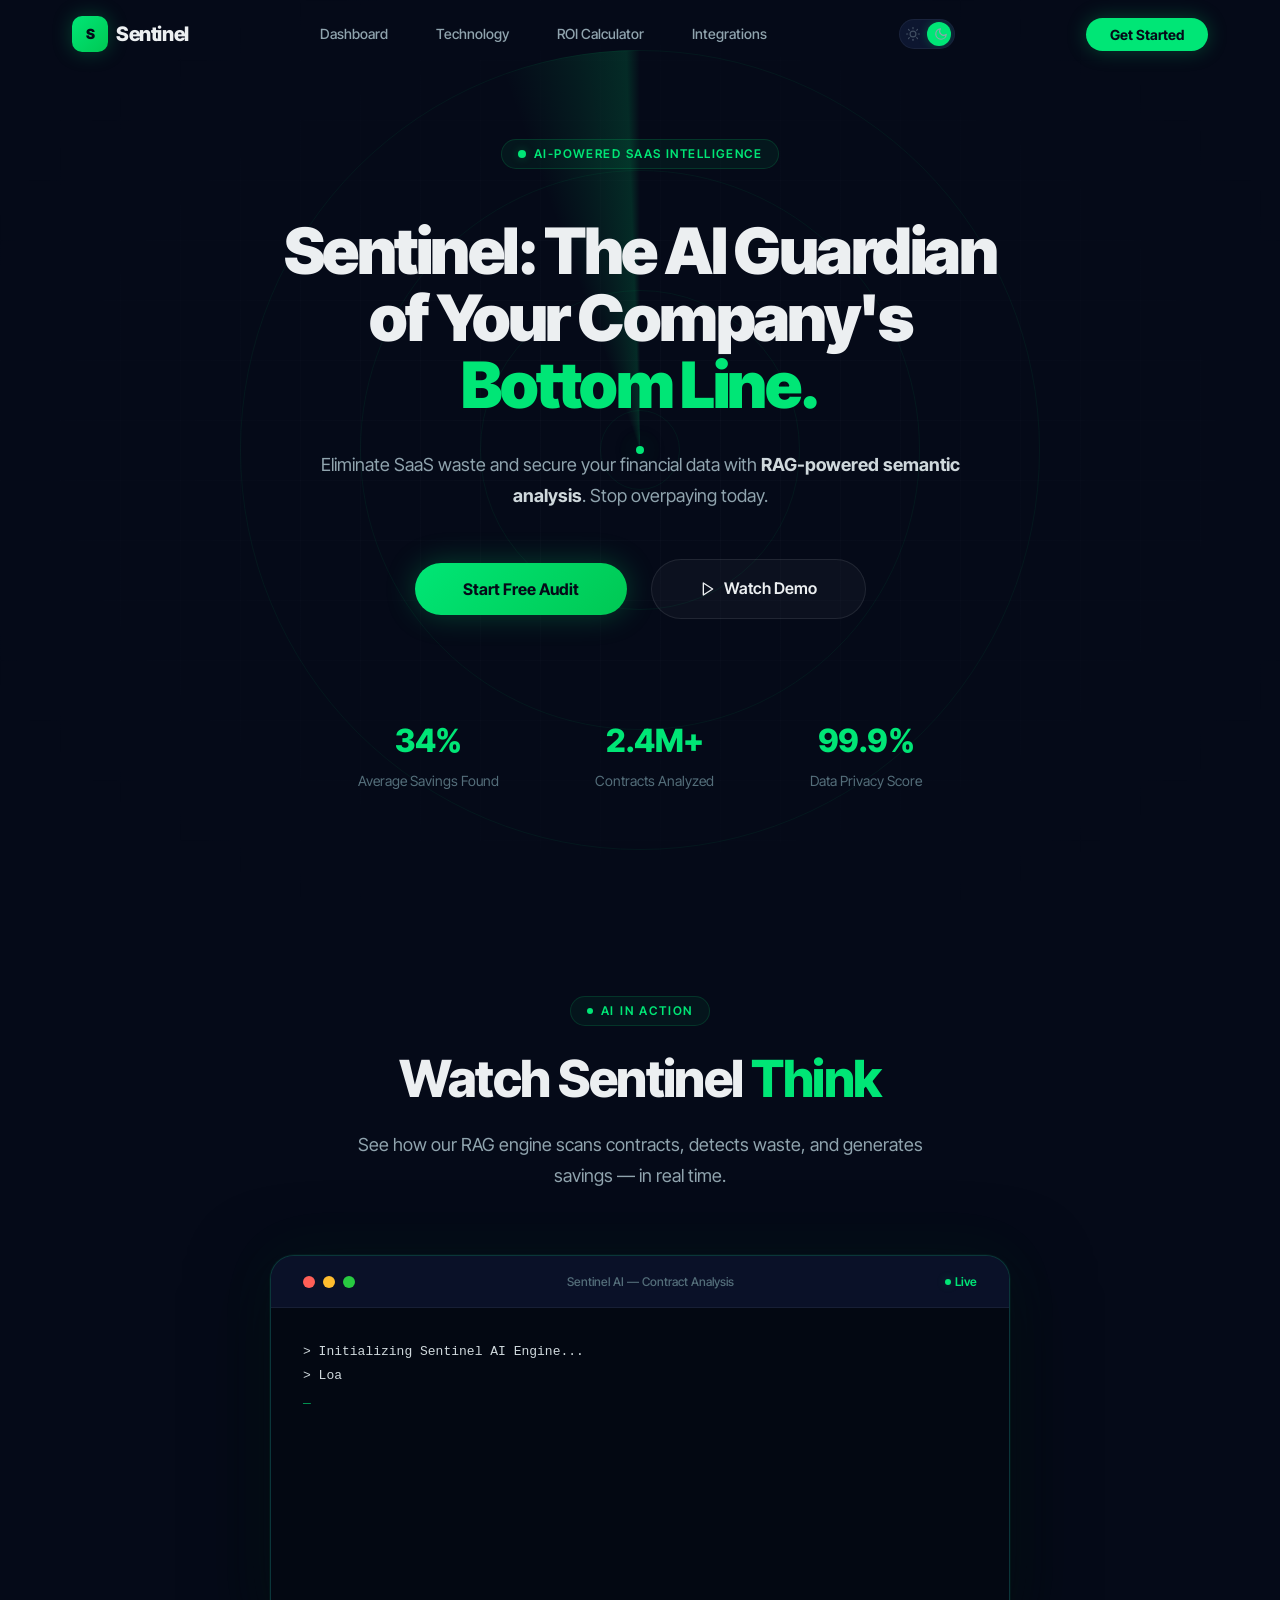
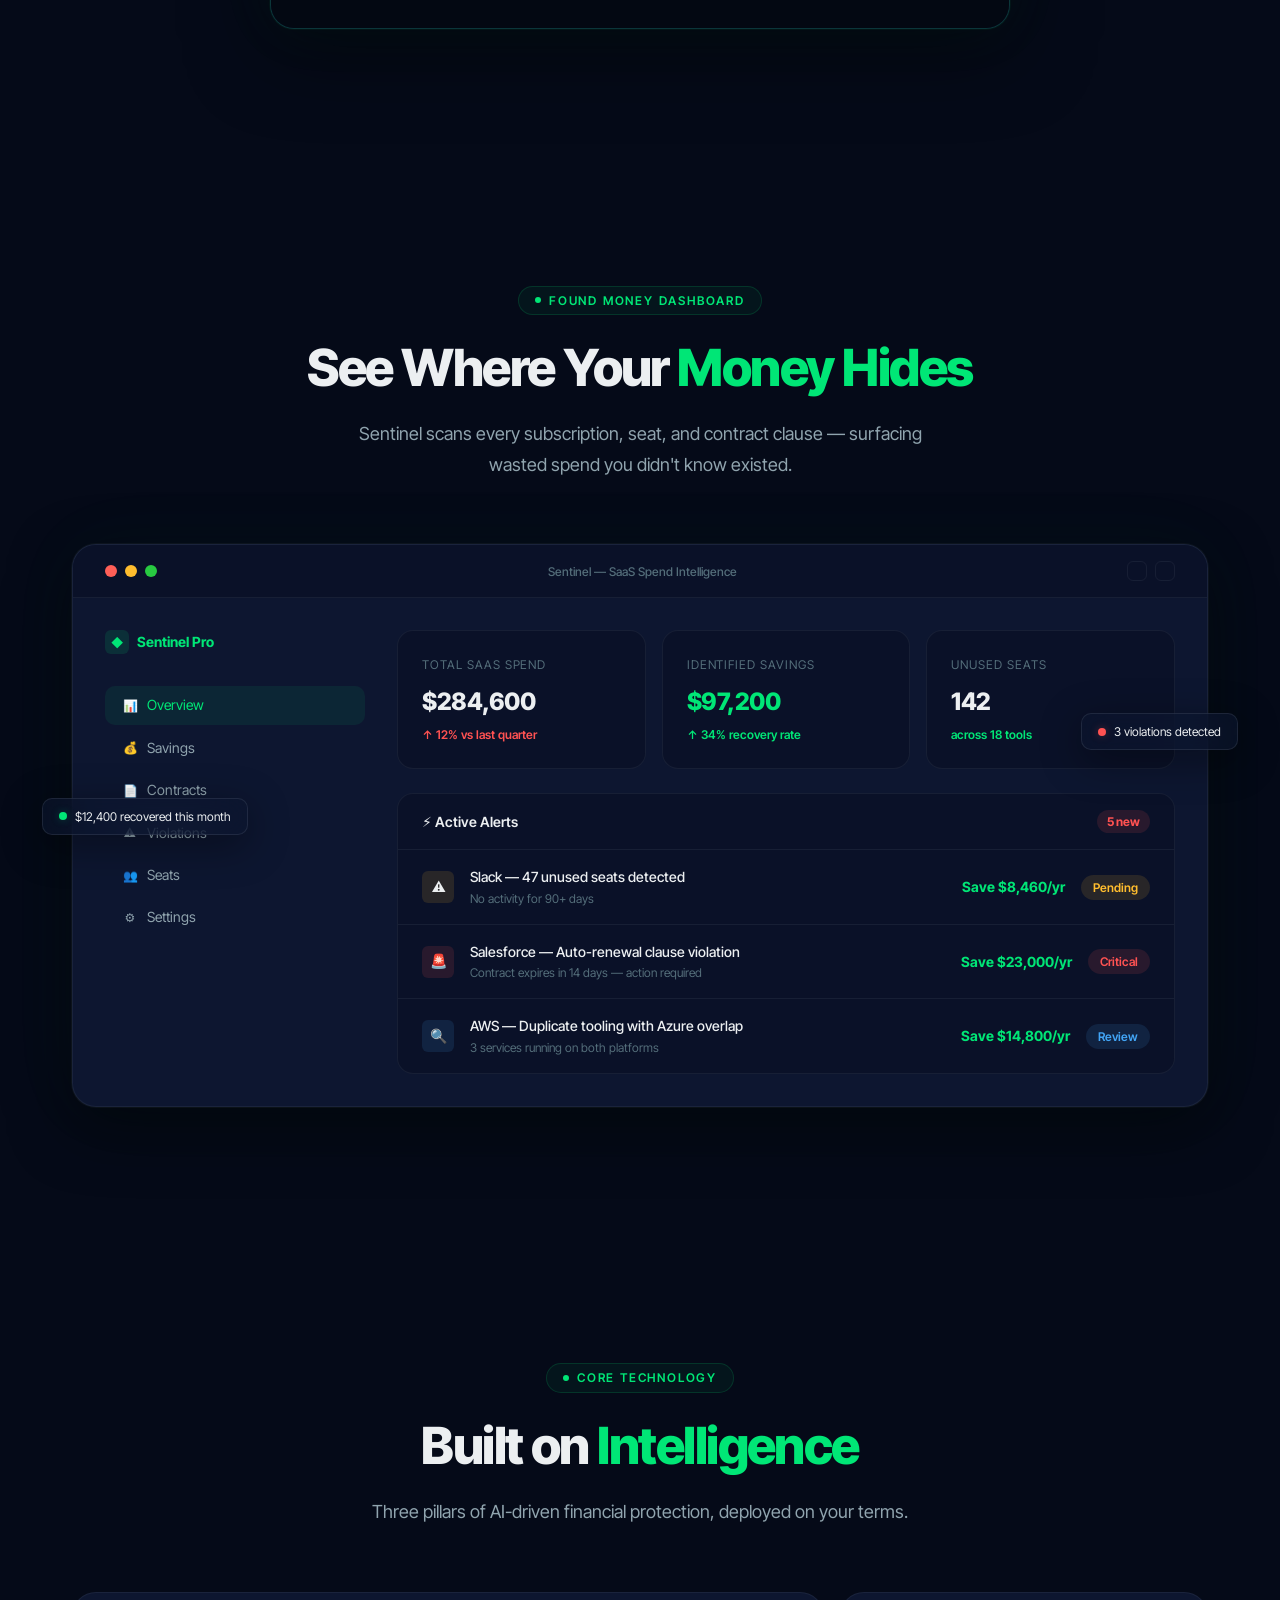
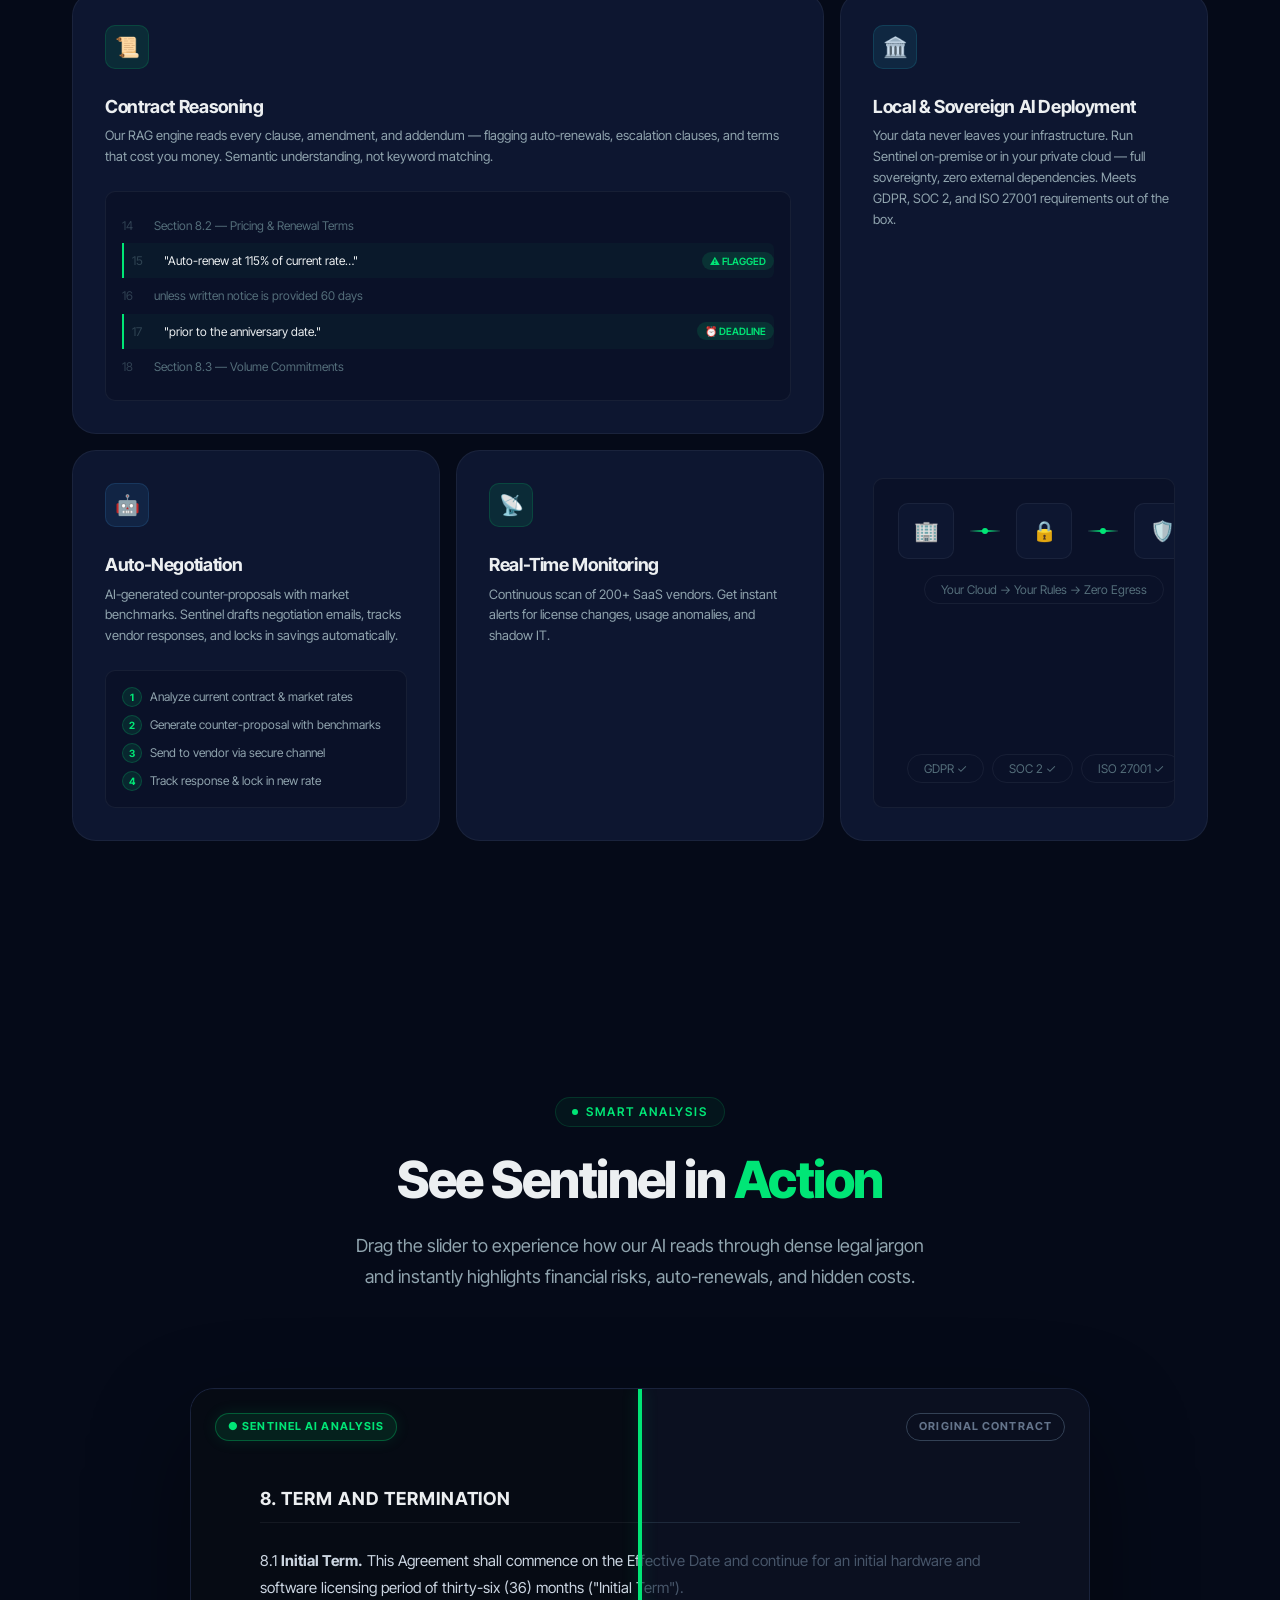
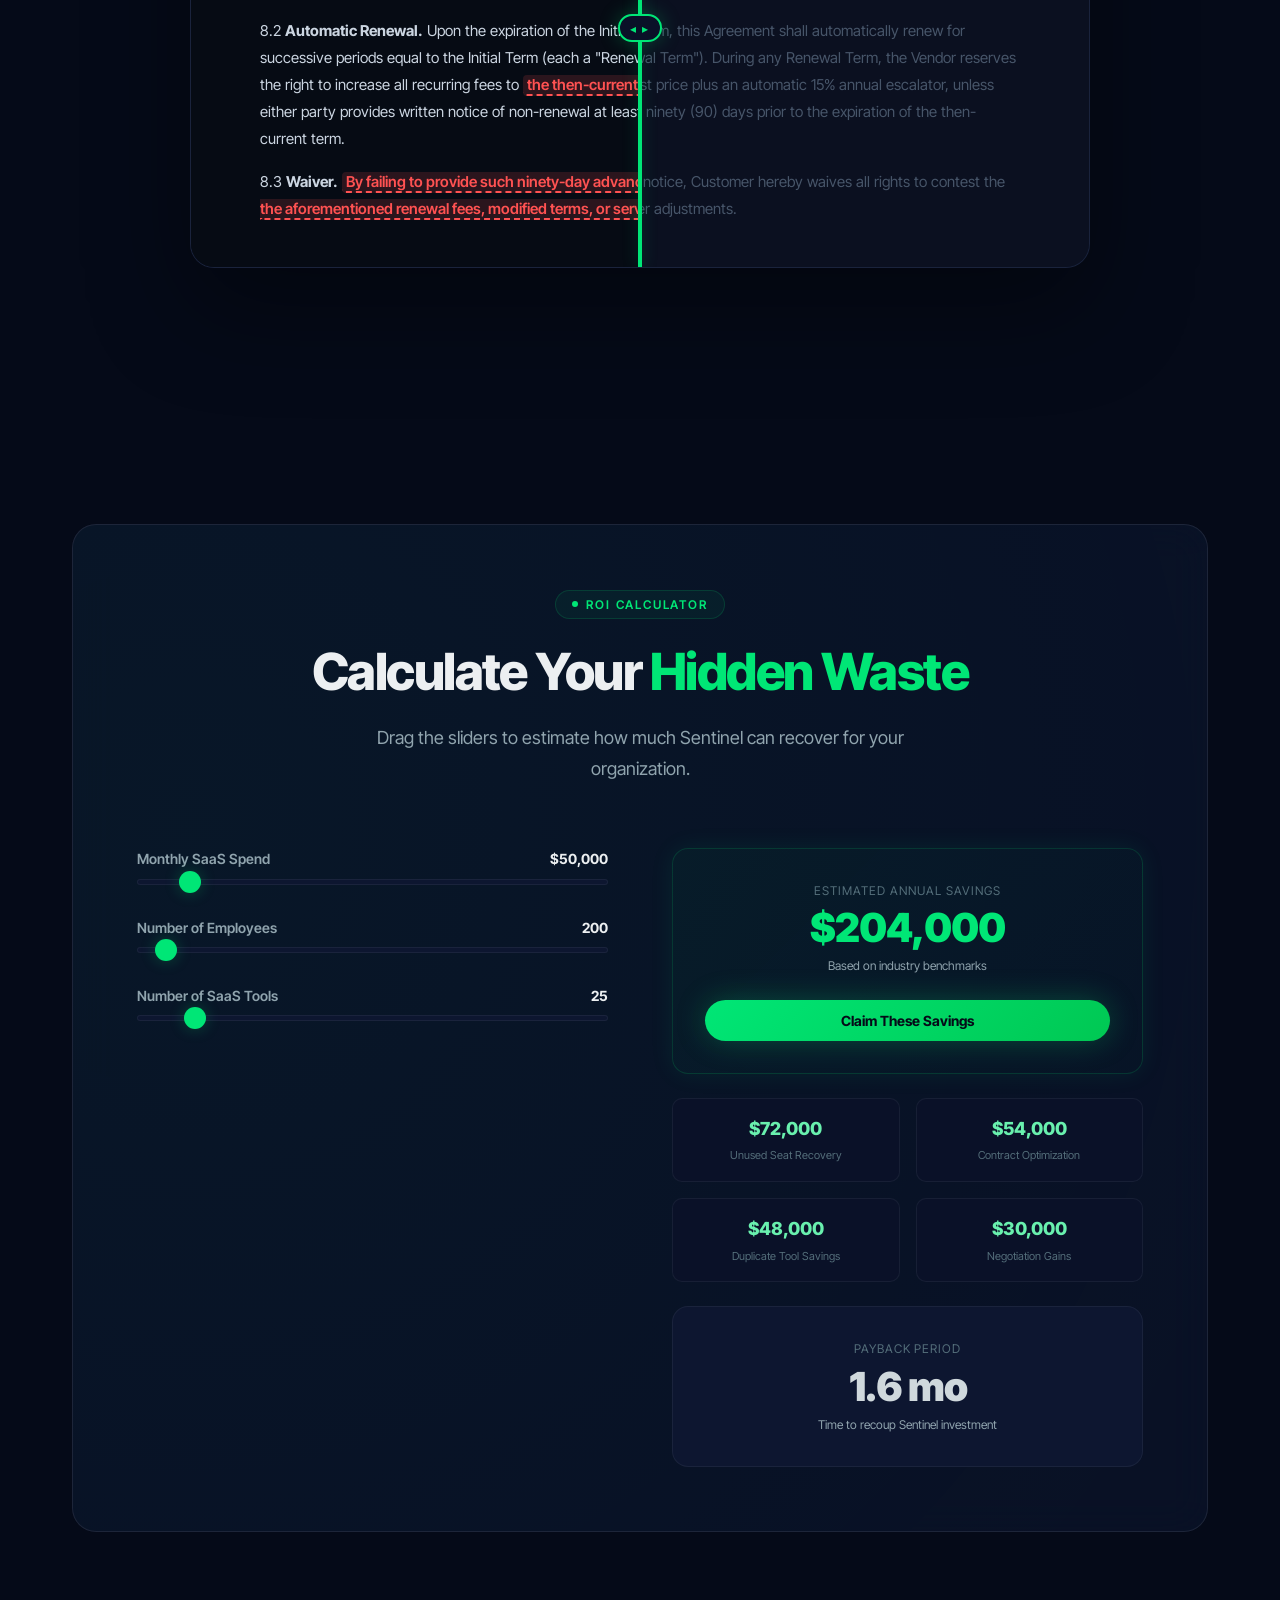
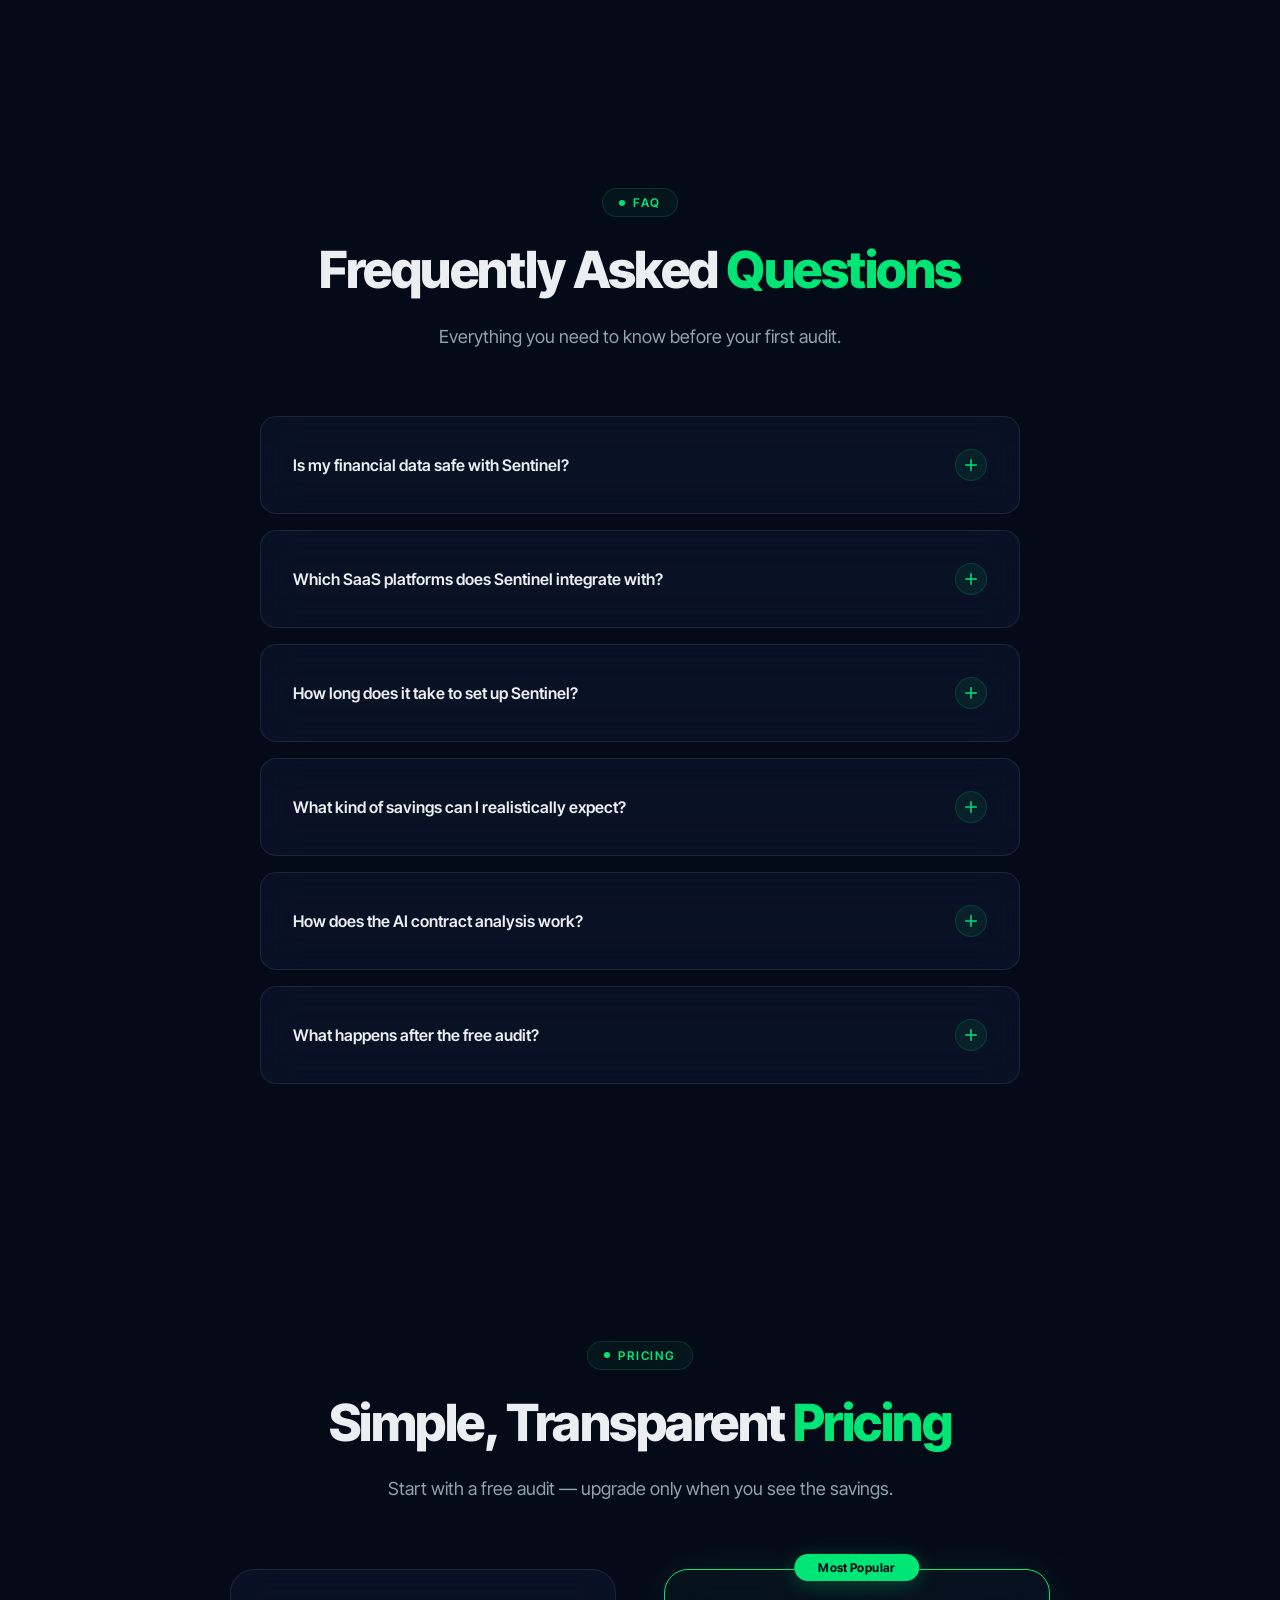
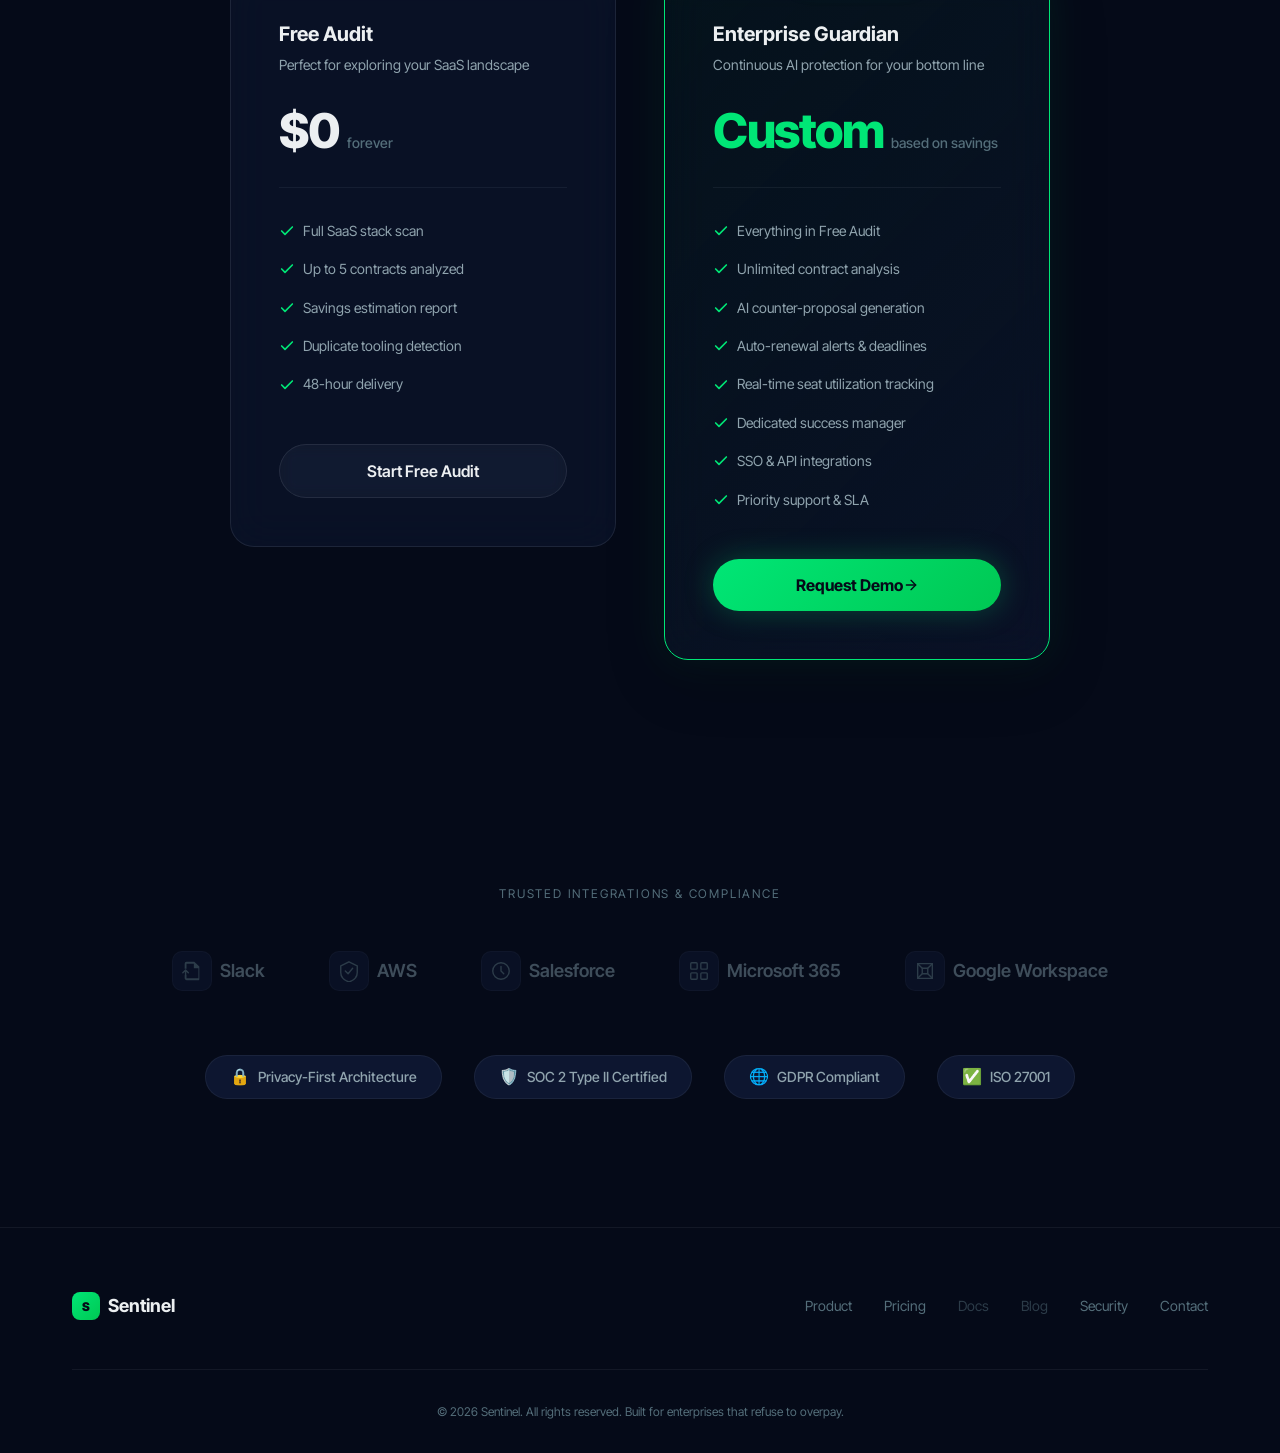
==== commit 986006fe: "feat: add interactive before-after contract analysis slider" ====
--- a/public/index.html
+++ b/public/index.html
@@ -389,6 +389,57 @@
 
 
 <!-- ============================================
+     BEFORE / AFTER CONTRACT SLIDER
+     ============================================ -->
+<section class="slider-section reveal" id="contract-analysis">
+  <div class="container">
+    <div class="section-header" style="text-align: center; margin-bottom: var(--space-4xl);">
+      <span class="section-label"><span class="dot"></span> Smart Analysis</span>
+      <h2 class="section-title">See Sentinel in <span class="highlight">Action</span></h2>
+      <p class="section-subtitle" style="margin: 0 auto;">
+        Drag the slider to experience how our AI reads through dense legal jargon and instantly highlights financial risks, auto-renewals, and hidden costs.
+      </p>
+    </div>
+
+    <div class="contract-slider-wrapper">
+      <div class="contract-slider-container" id="contractSlider">
+        
+        <!-- BEFORE: Raw Contract -->
+        <div class="contract-layer before-layer">
+          <div class="layer-label before-label">Original Contract</div>
+          <div class="contract-text-body">
+            <h3>8. Term and Termination</h3>
+            <p>8.1 <strong>Initial Term.</strong> This Agreement shall commence on the Effective Date and continue for an initial hardware and software licensing period of thirty-six (36) months ("Initial Term").</p>
+            <p>8.2 <strong>Automatic Renewal.</strong> Upon the expiration of the Initial Term, this Agreement shall automatically renew for successive periods equal to the Initial Term (each a "Renewal Term"). During any Renewal Term, the Vendor reserves the right to increase all recurring fees to the then-current list price plus an automatic 15% annual escalator, unless either party provides written notice of non-renewal at least ninety (90) days prior to the expiration of the then-current term.</p>
+            <p>8.3 <strong>Waiver.</strong> By failing to provide such ninety-day advance notice, Customer hereby waives all rights to contest the aforementioned renewal fees, modified terms, or service tier adjustments.</p>
+          </div>
+        </div>
+
+        <!-- AFTER: Sentinel Analysis -->
+        <div class="contract-layer after-layer" id="afterLayer">
+          <div class="layer-label after-label"><span style="color:var(--emerald);">●</span> Sentinel AI Analysis</div>
+          <div class="contract-text-body">
+            <h3>8. Term and Termination</h3>
+            <p>8.1 <strong>Initial Term.</strong> This Agreement shall commence on the Effective Date and continue for an initial hardware and software licensing period of thirty-six (36) months ("Initial Term").</p>
+            <p>8.2 <strong>Automatic Renewal.</strong> Upon the expiration of the Initial Term, this Agreement shall automatically renew for successive periods equal to the Initial Term (each a "Renewal Term"). During any Renewal Term, the Vendor reserves the right to increase all recurring fees to <span class="ai-highlight danger" data-tooltip="Critical Risk: Uncapped 15% Escalator">the then-current list price plus an automatic 15% annual escalator</span>, unless either party provides written notice of non-renewal at least <span class="ai-highlight warning" data-tooltip="Action Required: 90-Day Notice Period">ninety (90) days</span> prior to the expiration of the then-current term.</p>
+            <p>8.3 <strong>Waiver.</strong> <span class="ai-highlight danger" data-tooltip="Legal Risk: Unconditional Waiver of Rights">By failing to provide such ninety-day advance notice, Customer hereby waives all rights to contest the aforementioned renewal fees, modified terms, or service tier adjustments.</span></p>
+          </div>
+        </div>
+
+        <!-- THE DRAG HANDLE -->
+        <div class="slider-handle" id="sliderHandle">
+          <div class="handle-arrow">&lt;</div>
+          <div class="handle-line"></div>
+          <div class="handle-arrow">&gt;</div>
+        </div>
+
+      </div>
+    </div>
+  </div>
+</section>
+
+
+<!-- ============================================
      ROI CALCULATOR
      ============================================ -->
 <section class="roi-section reveal" id="calculator">
--- a/public/index.min.css
+++ b/public/index.min.css
@@ -1 +1 @@
-@import url(https://fonts.googleapis.com/css2?family=Inter+Tight:wght@300;400;500;600;700;800;900&display=swap);@keyframes radar-spin{0%{transform:rotate(0deg)}to{transform:rotate(360deg)}}@keyframes pulse-dot{0%,to{opacity:1;transform:scale(1)}50%{opacity:.5;transform:scale(.7)}}@keyframes fade-in-up{0%{opacity:0;transform:translateY(30px)}to{opacity:1;transform:translateY(0)}}@keyframes float-annotation{0%,to{transform:translateY(0)}50%{transform:translateY(-8px)}}@keyframes particle-float{0%{opacity:0;transform:translateY(0) scale(0)}20%{opacity:.6;transform:translateY(-10px) scale(1)}80%{opacity:.3;transform:translateY(-50px) scale(.8)}to{opacity:0;transform:translateY(-80px) scale(0)}}@keyframes glow-pulse{0%,to{box-shadow:0 0 20px var(--emerald-glow)}50%{box-shadow:0 0 40px var(--emerald-glow),0 0 60px rgba(0,230,118,.1)}}@keyframes shimmer{0%{background-position:-200%0}to{background-position:200%0}}@keyframes scan-line{0%{top:-2px}to{top:100%}}@keyframes dashboard-float{0%,to{transform:translateY(0)}50%{transform:translateY(-12px)}}@keyframes glass-shimmer{0%{transform:translateX(-100%) skewX(-15deg);opacity:0}40%{opacity:1}to{transform:translateX(200%) skewX(-15deg);opacity:0}}@keyframes blink-cursor{0%,to{opacity:1}50%{opacity:0}}@keyframes term-line-in{0%{opacity:0;transform:translateY(4px)}to{opacity:1;transform:translateY(0)}}@keyframes faq-glow-pulse{0%,to{box-shadow:0 0 30px rgba(0,230,118,.08),0 0 60px rgba(0,230,118,.03)}50%{box-shadow:0 0 40px rgba(0,230,118,.12),0 0 80px rgba(0,230,118,.05)}}@keyframes report-fade-in{0%{opacity:0;transform:translateY(12px)}to{opacity:1;transform:translateY(0)}}:root{--bg-deep:#050A18;--bg-surface:#0A1128;--bg-card:#0D1630;--bg-card-hover:#111D3D;--silver:#B0BEC5;--silver-bright:#CFD8DC;--silver-dim:#78909C;--emerald:#00E676;--emerald-bright:#69F0AE;--emerald-dim:#00C853;--emerald-glow:rgba(0, 230, 118, 0.25);--accent-blue:#42A5F5;--accent-cyan:#26C6DA;--text-primary:#ECEFF1;--text-secondary:#90A4AE;--text-muted:#546E7A;--border-subtle:rgba(176, 190, 197, 0.08);--border-glow:rgba(0, 230, 118, 0.15);--glass-bg:rgba(13, 22, 48, 0.6);--glass-border:rgba(176, 190, 197, 0.12);--glass-blur:20px;--space-xs:0.25rem;--space-sm:0.5rem;--space-md:1rem;--space-lg:1.5rem;--space-xl:2rem;--space-2xl:3rem;--space-3xl:4rem;--space-4xl:6rem;--space-5xl:8rem;--text-xs:0.75rem;--text-sm:0.875rem;--text-base:1rem;--text-lg:1.125rem;--text-xl:1.25rem;--text-2xl:1.5rem;--text-3xl:2rem;--text-4xl:2.5rem;--text-5xl:3.25rem;--text-6xl:4rem;--radius-sm:6px;--radius-md:10px;--radius-lg:16px;--radius-xl:24px;--radius-full:9999px;--ease-smooth:cubic-bezier(0.25, 0.46, 0.45, 0.94);--ease-premium:cubic-bezier(0.22, 1, 0.36, 1);--ease-bounce:cubic-bezier(0.34, 1.56, 0.64, 1);--duration-fast:150ms;--duration-normal:300ms;--duration-premium:700ms;--duration-slow:600ms}[data-theme=light]{--bg-deep:#F4F6FA;--bg-surface:#FFFFFF;--bg-card:#FFFFFF;--bg-card-hover:#F0F2F7;--silver:#64748B;--silver-bright:#334155;--silver-dim:#94A3B8;--emerald:#059669;--emerald-bright:#10B981;--emerald-dim:#047857;--emerald-glow:rgba(5, 150, 105, 0.2);--accent-blue:#2563EB;--accent-cyan:#0891B2;--text-primary:#0F172A;--text-secondary:#475569;--text-muted:#94A3B8;--border-subtle:rgba(15, 23, 42, 0.08);--border-glow:rgba(5, 150, 105, 0.2);--glass-bg:rgba(255, 255, 255, 0.7);--glass-border:rgba(15, 23, 42, 0.08)}*,::after,::before{margin:0;padding:0;box-sizing:border-box;-webkit-tap-highlight-color:transparent}.cursor-dot{display:none}.cursor-ring{display:none;position:fixed;top:0;left:0;width:220px;height:220px;border-radius:50%;pointer-events:none;z-index:99999;will-change:transform;background:radial-gradient(circle,rgba(0,230,118,.1)0,rgba(0,230,118,.04) 35%,transparent 70%);filter:blur(2px);transition:opacity .4s ease,width .4s cubic-bezier(.22,1,.36,1),height .4s cubic-bezier(.22,1,.36,1)}@media (pointer:fine){.cursor-ring{display:block}}.cursor-ring.hover{width:280px;height:280px;background:radial-gradient(circle,rgba(0,230,118,.14)0,rgba(0,230,118,.06) 35%,transparent 70%)}.cursor-ring.hidden{opacity:0}html{scroll-behavior:smooth;-webkit-font-smoothing:antialiased;-moz-osx-font-smoothing:grayscale}body{font-family:"Inter Tight",system-ui,sans-serif;background:var(--bg-deep);line-height:1.6;overflow-x:hidden;transition:background .4s ease,color .4s ease}a{color:inherit;text-decoration:none}img{max-width:100%;display:block}button{cursor:pointer;border:0;background:0 0}button,input,select{font-family:inherit;color:inherit}.container{width:100%;max-width:1200px;margin:0 auto;padding:0 var(--space-xl)}.section-label{display:inline-flex;align-items:center;gap:var(--space-sm);font-size:var(--text-xs);font-weight:600;text-transform:uppercase;letter-spacing:.15em;color:var(--emerald);margin-bottom:var(--space-lg);padding:var(--space-xs) var(--space-md);border:1px solid var(--border-glow);border-radius:var(--radius-full);background:rgba(0,230,118,.05)}.section-label .dot{width:6px;height:6px;border-radius:50%;background:var(--emerald);animation:pulse-dot 2s ease-in-out infinite}.section-title{font-size:clamp(var(--text-3xl),4vw,var(--text-5xl));font-weight:800;line-height:1.1;letter-spacing:-.03em;color:var(--text-primary);margin-bottom:var(--space-lg)}.section-subtitle{font-size:var(--text-lg);color:var(--text-secondary);max-width:600px;line-height:1.7}.highlight{color:var(--emerald);position:relative}.highlight-silver{color:var(--silver-bright)}.reveal{opacity:0;transform:translateY(30px);transition:opacity var(--duration-premium) var(--ease-premium),transform var(--duration-premium) var(--ease-premium)}.reveal.visible{opacity:1;transform:translateY(0)}.reveal-delay-1{transition-delay:100ms}.reveal-delay-2{transition-delay:200ms}.reveal-delay-3{transition-delay:300ms}.reveal-delay-4{transition-delay:400ms}.nav{position:fixed;top:0;left:0;right:0;z-index:100;padding:var(--space-md)0;transition:background var(--duration-normal) var(--ease-smooth),backdrop-filter var(--duration-normal) var(--ease-smooth)}.nav.scrolled{background:rgba(5,10,24,.85);backdrop-filter:blur(20px);border-bottom:1px solid var(--border-subtle)}[data-theme=light] .nav.scrolled{background:rgba(255,255,255,.85)}.nav-inner{justify-content:space-between}.nav-inner,.nav-links,.nav-logo,.nav-logo .logo-icon{display:flex;align-items:center}.nav-logo{gap:var(--space-sm);font-size:var(--text-xl);font-weight:800;letter-spacing:-.02em}.nav-logo .logo-icon{width:36px;height:36px;border-radius:var(--radius-md);background:linear-gradient(135deg,var(--emerald),var(--emerald-dim));justify-content:center;color:var(--bg-deep);font-weight:900;box-shadow:0 0 20px var(--emerald-glow)}.nav-links{gap:var(--space-2xl);list-style:none}.nav-cta,.nav-links a,.nav-logo .logo-icon{font-size:var(--text-sm)}.nav-links a{font-weight:500;color:var(--text-secondary);transition:color var(--duration-fast);position:relative}.footer-links a:hover,.nav-links a:hover,body{color:var(--text-primary)}.nav-links a::after{content:"";position:absolute;bottom:-4px;left:0;width:0;height:2px;background:var(--emerald);transition:width var(--duration-normal) var(--ease-smooth)}.nav-links a:hover::after{width:100%}.nav-cta{padding:var(--space-sm) var(--space-lg);background:var(--emerald);color:var(--bg-deep);font-weight:700;border-radius:var(--radius-full);transition:all var(--duration-normal) var(--ease-smooth);box-shadow:0 0 20px var(--emerald-glow)}.nav-cta:hover{transform:translateY(-2px);box-shadow:0 4px 30px var(--emerald-glow)}.nav-toggle{display:none;flex-direction:column;gap:5px;width:28px;cursor:pointer}.nav-toggle span{width:100%;height:2px;background:var(--text-primary);border-radius:2px;transition:all var(--duration-normal)}.theme-toggle,.theme-toggle-track{position:relative;display:flex;align-items:center}.theme-toggle{background:0 0;border:0;cursor:pointer;padding:0}.theme-toggle-track{width:56px;height:30px;background:var(--bg-card);border:1px solid var(--border-subtle);border-radius:var(--radius-full);justify-content:space-between;padding:0 6px;transition:all .4s ease;overflow:hidden}.theme-toggle-track:hover{border-color:var(--emerald);box-shadow:0 0 12px var(--emerald-glow)}.theme-toggle-icon{display:flex;align-items:center;justify-content:center;z-index:1;transition:opacity .3s ease,transform .3s ease;color:var(--text-secondary)}.theme-toggle-icon.sun{opacity:.4}.theme-toggle-icon.moon,[data-theme=light] .theme-toggle-icon.sun{opacity:1}[data-theme=light] .theme-toggle-icon.moon{opacity:.4}.theme-toggle-thumb{position:absolute;right:3px;width:24px;height:24px;border-radius:50%;background:var(--emerald);box-shadow:0 0 10px var(--emerald-glow);transition:all .4s cubic-bezier(.34,1.56,.64,1)}[data-theme=light] .theme-toggle-thumb{right:calc(100% - 27px)}.bento-card,.dash-alerts,.dash-card,.dash-nav-item,.dash-titlebar,.dashboard-frame,.footer,.nav,.roi-mini-stat,.roi-result-card,.roi-wrapper,.section-label,.server-node,.sovereign-label,.trust-badge,.trust-logo .logo-glyph{transition:background .4s ease,border-color .4s ease,color .4s ease,box-shadow .4s ease}[data-theme=light] .dashboard-frame{box-shadow:0 0 0 1px rgba(0,0,0,.04),0 20px 60px rgba(0,0,0,.08),0 0 0 transparent}[data-theme=light] .bento-card:hover{box-shadow:0 20px 60px rgba(0,0,0,.08)}[data-theme=light] .btn-primary,[data-theme=light] .nav-cta{color:#fff}[data-theme=light] .hero-grid-overlay{background-image:linear-gradient(rgba(0,0,0,.03) 1px,transparent 1px),linear-gradient(90deg,rgba(0,0,0,.03) 1px,transparent 1px)}[data-theme=light] .radar-ring{border-color:rgba(5,150,105,.08)}[data-theme=light] .radar-sweep{background:conic-gradient(from 0deg,transparent 0deg,transparent 340deg,rgba(5,150,105,.06) 350deg,rgba(5,150,105,.12) 358deg,transparent 360deg)}[data-theme=light] .dash-alert-row:hover{background:rgba(0,0,0,.02)}[data-theme=light] .btn-secondary{background:rgba(0,0,0,.03)}[data-theme=light] .btn-secondary:hover{background:rgba(0,0,0,.06)}[data-theme=light] .clause-line.flagged{background:rgba(5,150,105,.06)}.hero{position:relative;min-height:100vh;display:flex;align-items:center;padding:var(--space-5xl)0 var(--space-4xl);overflow:hidden}.hero-radar,.radar-ring{position:absolute;border-radius:50%}.hero-radar{top:50%;left:50%;transform:translate(-50%,-50%);width:800px;height:800px;pointer-events:none;z-index:0}.radar-ring{border:1px solid rgba(0,230,118,.06)}.radar-ring:nth-child(1){inset:0}.radar-ring:nth-child(2){inset:15%}.radar-ring:nth-child(3){inset:30%}.radar-ring:nth-child(4){inset:45%}.radar-center-dot,.radar-sweep{position:absolute;border-radius:50%}.radar-sweep{inset:0;background:conic-gradient(from 0deg,transparent 0deg,transparent 340deg,rgba(0,230,118,.08) 350deg,rgba(0,230,118,.15) 358deg,transparent 360deg);animation:radar-spin 4s linear infinite}.radar-center-dot{top:50%;left:50%;width:8px;height:8px;background:var(--emerald);transform:translate(-50%,-50%);box-shadow:0 0 20px var(--emerald-glow),0 0 40px var(--emerald-glow)}.hero-grid-overlay{background-image:linear-gradient(rgba(176,190,197,.03) 1px,transparent 1px),linear-gradient(90deg,rgba(176,190,197,.03) 1px,transparent 1px);background-size:60px 60px;mask-image:radial-gradient(ellipse 60% 60%at 50% 50%,#000,transparent);-webkit-mask-image:radial-gradient(ellipse 60% 60%at 50% 50%,#000,transparent)}.hero-grid-overlay,.hero-particles{position:absolute;inset:0;pointer-events:none;z-index:0}.particle{position:absolute;width:3px;height:3px;background:var(--emerald);border-radius:50%;opacity:0;animation:particle-float 6s ease-in-out infinite}.particle:nth-child(1){left:15%;top:30%;animation-delay:0s}.particle:nth-child(2){left:75%;top:20%;animation-delay:1s}.particle:nth-child(3){left:40%;top:60%;animation-delay:2s}.particle:nth-child(4){left:85%;top:50%;animation-delay:3s}.particle:nth-child(5){left:25%;top:70%;animation-delay:4s}.particle:nth-child(6){left:60%;top:80%;animation-delay:5s}.particle:nth-child(7){left:10%;top:50%;animation-delay:1.5s}.particle:nth-child(8){left:90%;top:35%;animation-delay:3.5s}.hero-content{position:relative;z-index:1;text-align:center;max-width:900px;margin:0 auto}.hero-badge{display:inline-flex;align-items:center;gap:var(--space-sm);padding:var(--space-xs) var(--space-md);background:rgba(0,230,118,.06);border:1px solid var(--border-glow);border-radius:var(--radius-full);font-size:var(--text-xs);font-weight:600;color:var(--emerald);text-transform:uppercase;letter-spacing:.12em;margin-bottom:var(--space-2xl);animation:fade-in-up .8s var(--ease-smooth) both}.hero-badge .badge-pulse{width:8px;height:8px;border-radius:50%;background:var(--emerald);animation:pulse-dot 2s ease-in-out infinite;box-shadow:0 0 8px var(--emerald-glow)}.hero h1{font-size:clamp(var(--text-4xl),5.5vw,var(--text-6xl));font-weight:900;line-height:1.05;letter-spacing:-.04em;margin-bottom:var(--space-xl);animation:fade-in-up .8s var(--ease-smooth) .15s both}.hero h1 .line{display:block}.hero-sub{font-size:clamp(var(--text-base),1.8vw,var(--text-lg));color:var(--text-secondary);max-width:680px;margin:0 auto var(--space-2xl);line-height:1.7;animation:fade-in-up .8s var(--ease-smooth) .3s both}.hero-actions{display:flex;align-items:center;justify-content:center;gap:var(--space-lg);animation:fade-in-up .8s var(--ease-smooth) .45s both;flex-wrap:wrap}.btn-primary{padding:var(--space-md) var(--space-2xl);background:linear-gradient(135deg,var(--emerald),var(--emerald-dim));color:var(--bg-deep);font-weight:700;font-size:var(--text-base);border-radius:var(--radius-full);transition:all var(--duration-normal) var(--ease-smooth);box-shadow:0 0 30px var(--emerald-glow);position:relative;overflow:hidden;text-align:center;align-items:center}.btn-primary::before{content:"";position:absolute;inset:0;background:linear-gradient(135deg,transparent,rgba(255,255,255,.2),transparent);transform:translateX(-100%);transition:transform .5s}.btn-primary:hover{transform:translateY(-3px);box-shadow:0 6px 40px var(--emerald-glow),0 0 60px rgba(0,230,118,.15)}.btn-primary:hover::before{transform:translateX(100%)}.btn-primary,.btn-secondary,.hero-stats{display:flex;justify-content:center}.btn-secondary{padding:var(--space-md) var(--space-2xl);border:1px solid var(--glass-border);color:var(--text-primary);font-weight:600;font-size:var(--text-base);border-radius:var(--radius-full);transition:all var(--duration-normal) var(--ease-smooth);backdrop-filter:blur(8px);background:rgba(255,255,255,.03);align-items:center;gap:var(--space-sm);text-align:center}.btn-secondary:hover{border-color:var(--silver-dim);background:rgba(255,255,255,.06);transform:translateY(-2px)}.hero-stats{gap:var(--space-4xl);margin-top:var(--space-4xl);animation:fade-in-up .8s var(--ease-smooth) .6s both}.dashboard-section .container,.hero-stat{text-align:center}.hero-stat-value{font-size:var(--text-3xl);font-weight:800;color:var(--emerald);letter-spacing:-.02em}.hero-stat-label{font-size:var(--text-sm);color:var(--text-muted);margin-top:var(--space-xs)}.dashboard-section{padding:var(--space-5xl)0;position:relative}.dashboard-mockup{margin-top:var(--space-3xl);position:relative;animation:dashboard-float 6s ease-in-out infinite}.dashboard-frame{background:var(--bg-card);border:1px solid var(--border-subtle);border-radius:var(--radius-xl);overflow:hidden;box-shadow:0 0 0 1px rgba(176,190,197,.05),0 20px 60px rgba(0,0,0,.5),0 0 80px rgba(0,230,118,.04);position:relative}.dash-titlebar{display:flex;align-items:center;justify-content:space-between;padding:var(--space-md) var(--space-xl);background:var(--bg-surface);border-bottom:1px solid var(--border-subtle)}.dash-dots{display:flex;gap:8px}.dash-dots span{width:12px;height:12px;border-radius:50%}.dash-dots span:nth-child(1){background:#ff5f57}.dash-dots span:nth-child(2){background:#ffbd2e}.dash-dots span:nth-child(3){background:#28ca41}.dash-titlebar-text{font-size:var(--text-xs);color:var(--text-muted);font-weight:500}.dash-titlebar-actions{display:flex;gap:var(--space-sm)}.dash-titlebar-actions span{width:20px;height:20px;border:1px solid var(--border-subtle);border-radius:var(--radius-sm)}.dash-content{padding:var(--space-xl);display:grid;grid-template-columns:260px 1fr;gap:var(--space-xl);min-height:440px}.dash-sidebar{text-align:left}.dash-nav-item,.dash-sidebar-header{display:flex;align-items:center;gap:var(--space-sm);font-size:var(--text-sm)}.dash-sidebar-header{font-weight:700;margin-bottom:var(--space-xl);color:var(--emerald)}.dash-sidebar-header .icon{width:24px;height:24px;background:rgba(0,230,118,.12);border-radius:var(--radius-sm);display:flex;align-items:center;justify-content:center;font-size:12px}.dash-nav-item{padding:var(--space-sm) var(--space-md);border-radius:var(--radius-md);color:var(--text-secondary);margin-bottom:4px;transition:all var(--duration-fast)}.dash-nav-item.active{background:rgba(0,230,118,.08);color:var(--emerald)}.dash-nav-item .nav-icon{width:18px;text-align:center;font-size:12px}.dash-main{display:flex;flex-direction:column;gap:var(--space-lg);text-align:left}.dash-top-cards{display:grid;grid-template-columns:repeat(3,1fr);gap:var(--space-md)}.dash-card{background:var(--bg-surface);border:1px solid var(--border-subtle);border-radius:var(--radius-lg);padding:var(--space-lg);position:relative;overflow:hidden}.dash-card-label{font-size:var(--text-xs);color:var(--text-muted);text-transform:uppercase;letter-spacing:.08em;margin-bottom:var(--space-sm)}.dash-card-value{font-size:var(--text-2xl);font-weight:800;letter-spacing:-.02em}.dash-card-change,.dash-card-value.savings{color:var(--emerald)}.dash-card-change{font-size:var(--text-xs);margin-top:var(--space-xs);font-weight:600}.dash-card-change.negative{color:#ff5252}.dash-card .sparkline{position:absolute;bottom:0;right:0;width:60%;height:40px;opacity:.3}.dash-alerts{background:var(--bg-surface);border:1px solid var(--border-subtle);border-radius:var(--radius-lg);overflow:hidden}.dash-alert-header{display:flex;align-items:center;justify-content:space-between;padding:var(--space-md) var(--space-lg);border-bottom:1px solid var(--border-subtle);font-size:var(--text-sm);font-weight:600}.dash-alert-count{background:rgba(255,82,82,.12);color:#ff5252;font-size:var(--text-xs);padding:2px 10px;border-radius:var(--radius-full);font-weight:700}.dash-alert-row{display:grid;grid-template-columns:auto 1fr auto auto;gap:var(--space-md);align-items:center;padding:var(--space-md) var(--space-lg);border-bottom:1px solid var(--border-subtle);font-size:var(--text-sm);transition:background var(--duration-fast)}.dash-alert-row:last-child{border-bottom:none}.dash-alert-row:hover{background:rgba(255,255,255,.02);box-shadow:inset 3px 0 0 var(--emerald),0 0 20px rgba(0,230,118,.05)}.alert-icon{width:32px;height:32px;border-radius:var(--radius-sm);display:flex;align-items:center;justify-content:center;font-size:14px}.alert-icon.warning{background:rgba(255,189,46,.12)}.alert-icon.danger{background:rgba(255,82,82,.12)}.alert-icon.info{background:rgba(66,165,245,.12)}.alert-text-primary{font-weight:500}.alert-text-secondary{font-size:var(--text-xs);color:var(--text-muted)}.alert-savings{color:var(--emerald);font-weight:700;font-size:var(--text-sm)}.alert-status,.clause-line.flagged .tag{border-radius:var(--radius-full);font-weight:600}.alert-status{padding:3px 12px;font-size:var(--text-xs)}.alert-status.pending{background:rgba(255,189,46,.12);color:#ffbd2e}.alert-status.critical{background:rgba(255,82,82,.12);color:#ff5252}.alert-status.review{background:rgba(66,165,245,.12);color:var(--accent-blue)}.dash-annotation{position:absolute;background:var(--glass-bg);backdrop-filter:blur(16px);border:1px solid var(--glass-border);border-radius:var(--radius-md);padding:var(--space-sm) var(--space-md);font-size:var(--text-xs);color:var(--text-primary);display:flex;align-items:center;gap:var(--space-sm);box-shadow:0 10px 40px rgba(0,0,0,.4);animation:float-annotation 3s ease-in-out infinite;z-index:2}.dash-annotation.left{left:-30px;top:45%;animation-delay:0s}.dash-annotation.right{right:-30px;top:30%;animation-delay:1.5s}.annotation-dot{width:8px;height:8px;border-radius:50%;flex-shrink:0}.annotation-dot.green{background:var(--emerald);box-shadow:0 0 8px var(--emerald-glow)}.annotation-dot.red{background:#ff5252;box-shadow:0 0 8px rgba(255,82,82,.3)}.tech-section{padding:var(--space-5xl)0;position:relative}.tech-section .section-header{text-align:center;margin-bottom:var(--space-3xl)}.bento-grid{display:grid;grid-template-columns:repeat(3,1fr);grid-template-rows:auto auto;gap:var(--space-md)}.bento-card{background:var(--bg-card);border:1px solid var(--border-subtle);border-radius:var(--radius-xl);padding:var(--space-xl);position:relative;overflow:hidden;transition:all var(--duration-normal) var(--ease-smooth);display:flex;flex-direction:column}.bento-card::before{content:"";position:absolute;inset:0;border-radius:var(--radius-xl);padding:1px;background:linear-gradient(135deg,transparent 40%,var(--emerald-glow));-webkit-mask:linear-gradient(#fff 0 0) content-box,linear-gradient(#fff 0 0);mask:linear-gradient(#fff 0 0) content-box,linear-gradient(#fff 0 0);-webkit-mask-composite:xor;mask-composite:exclude;opacity:0;transition:opacity var(--duration-normal);pointer-events:none}.bento-card:hover{transform:translateY(-4px);background:var(--bg-card-hover);box-shadow:0 20px 60px rgba(0,0,0,.3)}.bento-card:hover::before{opacity:1}.bento-card.primary{grid-column:span 2;grid-row:span 1}.bento-card.featured{grid-row:span 2}.bento-icon,.bento-visual{border-radius:var(--radius-md)}.bento-icon{width:44px;height:44px;display:flex;align-items:center;justify-content:center;font-size:20px;margin-bottom:var(--space-lg);position:relative}.bento-icon.emerald{background:rgba(0,230,118,.1);border:1px solid rgba(0,230,118,.15);color:var(--emerald)}.bento-icon.blue{background:rgba(66,165,245,.1);border:1px solid rgba(66,165,245,.15);color:var(--accent-blue)}.bento-icon.cyan{background:rgba(38,198,218,.1);border:1px solid rgba(38,198,218,.15);color:var(--accent-cyan)}.bento-card h3{font-size:var(--text-lg);font-weight:700;letter-spacing:-.02em;margin-bottom:var(--space-xs)}.bento-card p{font-size:13px;color:var(--text-secondary);line-height:1.6;flex:1}.bento-visual{margin-top:var(--space-lg);overflow:hidden;background:var(--bg-surface);border:1px solid var(--border-subtle)}.contract-visual{padding:var(--space-md)}.clause-line,.negotiate-visual{display:flex;gap:var(--space-sm)}.clause-line{align-items:center;padding:var(--space-sm)0;font-size:var(--text-xs);font-family:"Inter Tight",monospace;color:var(--text-muted)}.clause-line .line-num{color:var(--text-muted);min-width:24px;opacity:.5}.clause-line.flagged{color:var(--text-primary);background:rgba(0,230,118,.04);border-left:2px solid var(--emerald);padding-left:var(--space-sm);margin-left:-var(--space-sm);border-radius:0 var(--radius-sm) var(--radius-sm)0}.clause-line.flagged .tag{margin-left:auto;font-size:10px;padding:1px 8px;background:rgba(0,230,118,.12);color:var(--emerald)}.negotiate-visual{padding:var(--space-md);flex-direction:column}.negotiate-step{display:flex;align-items:center;gap:var(--space-sm);font-size:var(--text-xs);color:var(--text-secondary)}.negotiate-step .step-num{width:20px;height:20px;border-radius:50%;background:rgba(0,230,118,.1);border:1px solid rgba(0,230,118,.2);display:flex;align-items:center;justify-content:center;font-size:10px;font-weight:700;color:var(--emerald);flex-shrink:0}.negotiate-step .step-arrow{color:var(--text-muted);font-size:10px}.sovereign-visual{padding:var(--space-lg);display:flex;flex-direction:column;align-items:center;flex:1}.server-nodes,.sovereign-visual{gap:var(--space-md)}.roi-field label,.server-node,.server-nodes{display:flex;align-items:center}.server-node{width:56px;height:56px;border-radius:var(--radius-md);border:1px solid var(--border-subtle);background:var(--bg-card);justify-content:center;font-size:20px;position:relative}.node-connector{width:30px;height:2px;background:linear-gradient(90deg,var(--border-subtle),var(--emerald),var(--border-subtle));position:relative}.node-connector::after{content:"";position:absolute;width:6px;height:6px;background:var(--emerald);border-radius:50%;top:-2px;left:50%;transform:translateX(-50%);animation:pulse-dot 1.5s ease-in-out infinite}.sovereign-label{font-size:var(--text-xs);color:var(--text-muted);text-align:center;padding:var(--space-xs) var(--space-md);border:1px solid var(--border-subtle);border-radius:var(--radius-full)}.roi-section,.roi-wrapper{padding:var(--space-5xl)0;position:relative}.roi-wrapper{background:var(--glass-bg);backdrop-filter:blur(var(--glass-blur));border:1px solid var(--glass-border);border-radius:var(--radius-xl);padding:var(--space-3xl);overflow:hidden}.roi-wrapper::before{content:"";position:absolute;top:-50%;left:-50%;width:200%;height:200%;background:radial-gradient(circle at 30% 40%,rgba(0,230,118,.03),transparent 60%);pointer-events:none}.roi-body,.roi-header{position:relative;z-index:1}.roi-header{text-align:center;margin-bottom:var(--space-3xl)}.roi-body{display:grid;grid-template-columns:1fr 1fr;gap:var(--space-3xl)}.roi-field,.roi-inputs{display:flex;flex-direction:column;gap:var(--space-xl)}.roi-field{gap:var(--space-sm)}.roi-field label{font-size:var(--text-sm);font-weight:600;color:var(--text-secondary);justify-content:space-between}.roi-field-value{color:var(--text-primary);font-weight:700}.roi-slider{-webkit-appearance:none;appearance:none;width:100%;height:6px;border-radius:3px;background:var(--bg-card);outline:0;border:1px solid var(--border-subtle)}.roi-slider::-webkit-slider-thumb{-webkit-appearance:none;width:22px;height:22px;border-radius:50%;background:var(--emerald);cursor:pointer;box-shadow:0 0 15px var(--emerald-glow);transition:all var(--duration-fast)}.roi-slider::-webkit-slider-thumb:hover{transform:scale(1.15);box-shadow:0 0 25px var(--emerald-glow)}.roi-slider::-moz-range-thumb{width:22px;height:22px;border-radius:50%;background:var(--emerald);cursor:pointer;border:0;box-shadow:0 0 15px var(--emerald-glow)}.roi-results{display:flex;flex-direction:column;gap:var(--space-lg)}.roi-result-card{background:var(--bg-card);border:1px solid var(--border-subtle);border-radius:var(--radius-lg);padding:var(--space-xl);text-align:center;transition:all var(--duration-normal) var(--ease-smooth)}.roi-result-card:hover{border-color:var(--border-glow);box-shadow:0 0 30px rgba(0,230,118,.05)}.roi-result-card.primary-result{border-color:var(--border-glow);background:linear-gradient(135deg,rgba(0,230,118,.04),rgba(0,200,83,.02));--dynamic-glow:0.5;box-shadow:0 0 calc(var(--dynamic-glow)*60px) rgba(0,230,118,calc(var(--dynamic-glow)*.2));transition:box-shadow .3s ease,border-color .3s ease}.roi-result-label{font-size:var(--text-xs);color:var(--text-muted);text-transform:uppercase;letter-spacing:.08em;margin-bottom:var(--space-sm)}.roi-result-value{font-size:var(--text-4xl);font-weight:900;letter-spacing:-.03em;color:var(--emerald);line-height:1}.roi-result-value.silver{color:var(--silver-bright)}.roi-result-sub{font-size:var(--text-xs);color:var(--text-secondary);margin-top:var(--space-sm)}.roi-result-breakdown{display:grid;grid-template-columns:1fr 1fr;gap:var(--space-md)}.roi-mini-stat{background:var(--bg-surface);border:1px solid var(--border-subtle);border-radius:var(--radius-md);padding:var(--space-md);text-align:center}.roi-mini-stat .value{font-size:var(--text-lg);font-weight:800;color:var(--emerald-bright)}.roi-mini-stat .label{font-size:11px;color:var(--text-muted);margin-top:var(--space-xs)}.trust-section{padding:var(--space-4xl)0 var(--space-5xl)}.trust-section .container{text-align:center}.trust-label{font-size:var(--text-xs);color:var(--text-muted);text-transform:uppercase;letter-spacing:.15em;margin-bottom:var(--space-2xl)}.trust-logo,.trust-logos{display:flex;align-items:center}.trust-logos{justify-content:center;gap:var(--space-3xl);margin-bottom:var(--space-3xl);flex-wrap:wrap}.trust-logo{gap:var(--space-sm);font-size:var(--text-lg);font-weight:600;color:var(--silver-dim);opacity:.5;transition:all var(--duration-normal);cursor:default}.trust-logo:hover{opacity:1;color:var(--silver-bright)}.trust-logo .logo-glyph{width:40px;height:40px;border-radius:var(--radius-md);border:1px solid var(--border-subtle);justify-content:center;font-size:20px;background:var(--bg-card)}.trust-badge,.trust-badges,.trust-logo .logo-glyph{display:flex;align-items:center}.trust-badges{justify-content:center;gap:var(--space-xl);flex-wrap:wrap}.trust-badge{gap:var(--space-sm);padding:var(--space-sm) var(--space-lg);background:var(--bg-card);border:1px solid var(--border-subtle);border-radius:var(--radius-full);font-size:var(--text-sm);font-weight:500;color:var(--text-secondary);transition:all var(--duration-normal)}.trust-badge:hover{border-color:var(--border-glow);color:var(--text-primary)}.trust-badge .badge-icon{font-size:16px}.footer{border-top:1px solid var(--border-subtle);padding:var(--space-3xl)0 var(--space-xl)}.footer-brand,.footer-inner{display:flex;align-items:center}.footer-inner{justify-content:space-between}.footer-brand{gap:var(--space-sm);font-weight:700;font-size:var(--text-lg)}.footer-links{display:flex;gap:var(--space-xl);list-style:none}.footer-links a{font-size:var(--text-sm);color:var(--text-muted);transition:color var(--duration-fast)}.footer-copy{font-size:var(--text-xs);color:var(--text-muted);text-align:center;margin-top:var(--space-2xl);padding-top:var(--space-xl);border-top:1px solid var(--border-subtle)}.shimmer-target{position:relative;overflow:hidden}.shimmer-target::after{content:"";position:absolute;inset:0;background:linear-gradient(105deg,transparent 30%,rgba(255,255,255,.06) 45%,rgba(255,255,255,.12) 50%,rgba(255,255,255,.06) 55%,transparent 70%);transform:translateX(-100%) skewX(-15deg);opacity:0;animation:glass-shimmer 4s var(--ease-premium) infinite;pointer-events:none;z-index:2}[data-theme=light] .shimmer-target::after{background:linear-gradient(105deg,transparent 30%,rgba(255,255,255,.4) 45%,rgba(255,255,255,.7) 50%,rgba(255,255,255,.4) 55%,transparent 70%)}.ai-terminal-section{padding:var(--space-4xl)0 var(--space-5xl);position:relative}.ai-terminal-header{text-align:center;margin-bottom:var(--space-3xl)}.terminal-window{max-width:740px;margin:0 auto;background:var(--bg-card);border:1px solid var(--border-glow);border-radius:var(--radius-xl);overflow:hidden;box-shadow:0 0 0 1px rgba(0,230,118,.05),0 20px 80px rgba(0,0,0,.5),0 0 60px rgba(0,230,118,.06);transition:box-shadow var(--duration-normal) var(--ease-smooth)}.terminal-window:hover{box-shadow:0 0 0 1px rgba(0,230,118,.1),0 30px 100px rgba(0,0,0,.6),0 0 80px rgba(0,230,118,.1)}.terminal-titlebar{display:flex;align-items:center;justify-content:space-between;padding:var(--space-md) var(--space-xl);background:var(--bg-surface);border-bottom:1px solid var(--border-subtle)}.terminal-dots{display:flex;gap:8px}.terminal-dots span{width:12px;height:12px;border-radius:50%}.terminal-dots span:nth-child(1){background:#ff5f57}.terminal-dots span:nth-child(2){background:#ffbd2e}.terminal-dots span:nth-child(3){background:#28ca41}.terminal-status,.terminal-title{font-size:var(--text-xs);color:var(--text-muted);font-weight:500}.terminal-status{display:flex;align-items:center;gap:var(--space-xs);color:var(--emerald);font-weight:600}.terminal-status .status-dot{width:6px;height:6px;border-radius:50%;background:var(--emerald);animation:pulse-dot 2s ease-in-out infinite;box-shadow:0 0 8px var(--emerald-glow)}.terminal-body{background:#030812;padding:var(--space-xl);min-height:320px;max-height:420px;overflow-y:auto;font-family:"Courier New","Fira Code",monospace;font-size:13px;line-height:1.8;color:var(--silver-dim);position:relative;scrollbar-width:thin;scrollbar-color:rgba(0,230,118,.2) transparent}.terminal-body::-webkit-scrollbar{width:4px}.terminal-body::-webkit-scrollbar-track{background:0 0}.terminal-body::-webkit-scrollbar-thumb{background:rgba(0,230,118,.2);border-radius:4px}.term-line{opacity:0;animation:term-line-in .3s var(--ease-premium) forwards;white-space:pre-wrap;word-break:break-word}.term-line.cmd{color:var(--silver-bright)}.term-line.info{color:var(--accent-cyan)}.term-cursor,.term-line.success{color:var(--emerald);font-weight:600}.term-line.warning{color:#ffbd2e}.term-line.error{color:#ff5252}.term-line.dim{color:var(--text-muted);font-size:12px}.term-cursor{display:inline-block;font-weight:700;animation:blink-cursor .8s step-end infinite}[data-theme=light] .terminal-window{border-color:rgba(5,150,105,.2);box-shadow:0 0 0 1px rgba(5,150,105,.05),0 20px 60px rgba(0,0,0,.08),0 0 40px rgba(5,150,105,.04)}[data-theme=light] .terminal-body{background:#0c1222}.faq-section{padding:var(--space-5xl)0;position:relative}.faq-header{text-align:center;margin-bottom:var(--space-3xl)}.faq-list{max-width:760px;margin:0 auto;display:flex;flex-direction:column;gap:var(--space-md)}.faq-item{background:var(--glass-bg);backdrop-filter:blur(var(--glass-blur));border:1px solid var(--glass-border);border-radius:var(--radius-lg);overflow:hidden;opacity:0;transform:translateY(20px);transition:opacity .6s var(--ease-premium),transform .6s var(--ease-premium),border-color var(--duration-normal) var(--ease-smooth),box-shadow var(--duration-normal) var(--ease-smooth),background var(--duration-normal) var(--ease-smooth)}.faq-item.active .faq-answer p,.faq-section.visible .faq-item{opacity:1;transform:translateY(0)}.faq-section.visible .faq-item:nth-child(1){transition-delay:0ms}.faq-section.visible .faq-item:nth-child(2){transition-delay:80ms}.faq-section.visible .faq-item:nth-child(3){transition-delay:160ms}.faq-section.visible .faq-item:nth-child(4){transition-delay:240ms}.faq-section.visible .faq-item:nth-child(5){transition-delay:320ms}.faq-section.visible .faq-item:nth-child(6){transition-delay:400ms}.faq-item:hover{border-color:var(--border-glow);transform:translateY(-3px);box-shadow:0 12px 40px rgba(0,230,118,.06)}.faq-item.active{border-color:var(--emerald);box-shadow:0 0 30px rgba(0,230,118,.08),0 0 60px rgba(0,230,118,.03);background:linear-gradient(135deg,rgba(0,230,118,.03),var(--glass-bg));animation:faq-glow-pulse 2.5s ease-in-out infinite}.faq-question{width:100%;display:flex;align-items:center;justify-content:space-between;gap:var(--space-lg);padding:var(--space-xl) var(--space-xl);font-size:var(--text-base);font-weight:600;color:var(--text-primary);text-align:left;cursor:pointer;background:0 0;border:0;font-family:inherit;transition:color var(--duration-normal) var(--ease-smooth),padding-left var(--duration-normal) var(--ease-premium)}.faq-icon,.faq-question:hover{color:var(--emerald)}.faq-item.active .faq-question{color:var(--emerald);padding-left:calc(var(--space-xl) + 6px)}.faq-icon{flex-shrink:0;width:32px;height:32px;border-radius:50%;background:rgba(0,230,118,.08);border:1px solid rgba(0,230,118,.15);display:flex;align-items:center;justify-content:center;transition:transform .4s var(--ease-bounce),background var(--duration-normal),box-shadow var(--duration-normal)}.faq-item.active .faq-icon{transform:rotate(45deg);background:rgba(0,230,118,.2);box-shadow:0 0 16px var(--emerald-glow)}.faq-answer{max-height:0;overflow:hidden;transition:max-height .5s var(--ease-premium)}.faq-item.active .faq-answer{max-height:300px}.faq-answer p{padding:0 var(--space-xl) var(--space-xl);font-size:var(--text-sm);color:var(--text-secondary);line-height:1.8;opacity:0;transform:translateY(8px);transition:opacity .4s var(--ease-premium) .15s,transform .4s var(--ease-premium) .15s}[data-theme=light] .faq-item{background:rgba(255,255,255,.7)}[data-theme=light] .faq-item.active{background:linear-gradient(135deg,rgba(5,150,105,.03),rgba(255,255,255,.7))}[data-theme=light] .faq-item.active,[data-theme=light] .faq-item:hover{box-shadow:0 10px 40px rgba(0,0,0,.04)}.pricing-section{padding:var(--space-5xl)0;position:relative}.pricing-header{text-align:center;margin-bottom:var(--space-3xl)}.pricing-grid{display:grid;grid-template-columns:1fr 1fr;gap:var(--space-2xl);max-width:820px;margin:0 auto;align-items:start}.pricing-card{background:var(--glass-bg);backdrop-filter:blur(var(--glass-blur));border:1px solid var(--glass-border);border-radius:var(--radius-xl);padding:var(--space-2xl);display:flex;flex-direction:column;position:relative;transition:transform var(--duration-normal) var(--ease-premium),box-shadow var(--duration-normal) var(--ease-smooth),border-color var(--duration-normal)}.pricing-card:hover{transform:translateY(-6px);box-shadow:0 20px 60px rgba(0,0,0,.15)}.pricing-card.featured{border-color:var(--emerald);box-shadow:0 0 40px rgba(0,230,118,.08),0 20px 60px rgba(0,0,0,.2);background:linear-gradient(135deg,rgba(0,230,118,.04),var(--glass-bg))}.pricing-card.featured:hover{box-shadow:0 0 60px rgba(0,230,118,.12),0 30px 80px rgba(0,0,0,.25)}.pricing-badge{position:absolute;top:calc(var(--space-xl)*-.5);left:50%;transform:translateX(-50%);background:var(--emerald);color:var(--bg-deep);font-size:var(--text-xs);font-weight:700;padding:var(--space-xs) var(--space-lg);border-radius:var(--radius-full);letter-spacing:.03em;box-shadow:0 4px 20px var(--emerald-glow)}.pricing-card-header{margin-bottom:var(--space-xl)}.pricing-plan-name{font-size:var(--text-xl);font-weight:700;color:var(--text-primary);margin-bottom:var(--space-xs)}.pricing-features li,.pricing-plan-desc{font-size:var(--text-sm);color:var(--text-secondary)}.pricing-plan-desc{line-height:1.5}.pricing-price{display:flex;align-items:baseline;gap:var(--space-sm);margin-bottom:var(--space-xl);padding-bottom:var(--space-xl);border-bottom:1px solid var(--border-subtle)}.pricing-amount{font-size:3rem;font-weight:800;color:var(--text-primary);letter-spacing:-.03em;line-height:1}.pricing-card.featured .pricing-amount{color:var(--emerald)}.pricing-period{font-size:var(--text-sm);color:var(--text-muted);font-weight:500}.pricing-features{list-style:none;display:flex;flex-direction:column;gap:var(--space-md);margin-bottom:var(--space-2xl);flex-grow:1}.pricing-features li{display:flex;align-items:center;gap:var(--space-sm)}.pricing-features li svg{flex-shrink:0;color:var(--emerald)}.pricing-cta{text-align:center}[data-theme=light] .pricing-card{background:rgba(255,255,255,.8)}[data-theme=light] .pricing-card.featured{background:linear-gradient(135deg,rgba(5,150,105,.04),rgba(255,255,255,.8))}[data-theme=light] .pricing-card:hover{box-shadow:0 20px 60px rgba(0,0,0,.06)}.coming-soon{position:relative;opacity:.5;cursor:default!important}.coming-soon::after,.form-group label{font-size:var(--text-xs);font-weight:600}.coming-soon::after{content:attr(data-tooltip);position:absolute;bottom:calc(100% + 8px);left:50%;transform:translateX(-50%) translateY(4px);background:var(--glass-bg);backdrop-filter:blur(var(--glass-blur));border:1px solid var(--emerald);color:var(--emerald);padding:var(--space-xs) var(--space-md);border-radius:var(--radius-full);white-space:nowrap;pointer-events:none;opacity:0;transition:opacity .3s ease,transform .3s var(--ease-premium);box-shadow:0 4px 20px var(--emerald-glow)}.coming-soon:hover::after{opacity:1;transform:translateX(-50%) translateY(0)}.coming-soon:hover{opacity:.7}@media (max-width:1024px){.bento-grid{grid-template-columns:1fr 1fr}.bento-card.primary{grid-column:span 2}.bento-card.featured{grid-row:span 1}.dash-content,.roi-body{grid-template-columns:1fr}.dash-sidebar{display:none}}@media (max-width:768px){.container{padding:0 var(--space-md)}.nav-inner{flex-wrap:wrap}.nav-logo{z-index:101}.nav-toggle{display:flex;z-index:101}.nav-toggle.active span:nth-child(1){transform:translateY(7px) rotate(45deg)}.nav-toggle.active span:nth-child(2){opacity:0}.nav-toggle.active span:nth-child(3){transform:translateY(-7px) rotate(-45deg)}.nav-links{position:absolute;top:100%;left:0;right:0;flex-direction:column;background:var(--bg-surface);padding:var(--space-2xl) var(--space-xl);border-bottom:1px solid var(--border-subtle);gap:var(--space-xl);text-align:center;box-shadow:0 20px 40px rgba(0,0,0,.5);z-index:100}.nav-links.active{display:flex;animation:fade-in-up .3s ease forwards}.nav-cta,.nav-links{display:none}.theme-toggle{margin-left:auto;margin-right:var(--space-lg);z-index:101}.hero{padding-top:calc(var(--space-5xl) + var(--space-2xl))}.hero h1{font-size:var(--text-3xl)}.hero-sub{font-size:var(--text-sm)}.hero-actions{flex-direction:column;width:100%;gap:var(--space-md)}.hero-actions .btn-primary,.hero-actions .btn-secondary{width:100%;justify-content:center}.hero-stats{flex-direction:column;gap:var(--space-xl)}.hero-stat-value{font-size:var(--text-2xl)}.hero-radar{width:400px;height:400px}.bento-grid,.dash-top-cards{grid-template-columns:1fr}.bento-card.primary{grid-column:span 1}.dash-annotation{display:none}.roi-wrapper{padding:var(--space-xl)}.roi-body,.roi-result-breakdown{grid-template-columns:1fr}.trust-logos{gap:var(--space-lg)}.pricing-grid{grid-template-columns:1fr}.pricing-card{padding:var(--space-xl)}.footer-inner{flex-direction:column;gap:var(--space-lg);text-align:center}.footer-links{flex-wrap:wrap;justify-content:center}}@media (max-width:480px){.hero h1{font-size:2rem}.terminal-window{border-radius:var(--radius-md)}.terminal-body{padding:var(--space-md);font-size:11px}.roi-result-value{font-size:var(--text-3xl)}.modal-container{padding:var(--space-xl)}.cf-turnstile{transform:scale(.9);transform-origin:center;width:100%;max-width:100%}}.modal-overlay{position:fixed;inset:0;background:rgba(0,0,0,.6);backdrop-filter:blur(10px);z-index:1000;display:flex;align-items:center;justify-content:center;padding:var(--space-xl);opacity:0;visibility:hidden;transition:opacity var(--duration-normal) var(--ease-premium),visibility var(--duration-normal) var(--ease-premium)}.modal-overlay[aria-hidden=false]{opacity:1;visibility:visible}.form-group input,.modal-container{border:1px solid var(--border-subtle)}.modal-container{position:relative;width:100%;max-width:460px;background:var(--bg-surface);border-radius:var(--radius-2xl);padding:var(--space-2xl);box-shadow:0 40px 100px rgba(0,0,0,.5),inset 0 1px 0 rgba(255,255,255,.05);transform:translateY(20px) scale(.95);transition:transform var(--duration-normal) var(--ease-premium)}.modal-overlay[aria-hidden=false] .modal-container{transform:translateY(0) scale(1)}.modal-close{position:absolute;top:var(--space-lg);right:var(--space-lg);background:0 0;border:0;color:var(--text-secondary);cursor:pointer;padding:var(--space-xs);border-radius:var(--radius-full);display:flex;align-items:center;justify-content:center;transition:all var(--duration-fast)}.modal-close:hover{color:var(--text-primary);background:rgba(255,255,255,.05)}.modal-header{margin-bottom:var(--space-xl);text-align:center}.modal-title{font-size:var(--text-2xl);font-weight:700;margin-bottom:var(--space-sm);letter-spacing:-.02em}.modal-subtitle{font-size:var(--text-sm);color:var(--text-secondary);line-height:1.6}.form-group,.lead-form{display:flex;flex-direction:column;gap:var(--space-lg)}.form-group{gap:var(--space-xs)}.form-group label{color:var(--silver-dim);text-transform:uppercase;letter-spacing:.05em}.form-group input{background:var(--bg-deep);border-radius:var(--radius-md);padding:0 var(--space-md);height:48px;color:var(--text-primary);font-family:inherit;font-size:var(--text-base);transition:border-color var(--duration-fast),box-shadow var(--duration-fast)}.form-group input::placeholder{color:rgba(176,190,197,.3)}.form-group input:focus{outline:0;border-color:var(--emerald);box-shadow:0 0 0 3px var(--emerald-glow)}.modal-submit{width:100%;margin-top:var(--space-sm)}.modal-submit.loading{color:transparent;pointer-events:none}.modal-submit.loading::after{content:"";position:absolute;top:50%;left:50%;transform:translate(-50%,-50%);width:20px;height:20px;border:2px solid rgba(255,255,255,.2);border-top-color:#fff;border-radius:50%;animation:radar-spin .8s linear infinite}.modal-success{text-align:center}.success-icon{width:64px;height:64px;background:rgba(0,230,118,.1);color:var(--emerald);border-radius:50%;display:flex;align-items:center;justify-content:center;margin:0 auto var(--space-lg);box-shadow:0 0 30px var(--emerald-glow)}[data-theme=light] .modal-container{box-shadow:0 40px 100px rgba(0,0,0,.1),inset 0 1px 0#fff}[data-theme=light] .modal-overlay{background:rgba(255,255,255,.6)}[data-theme=light] .form-group input{background:#fff;border-color:rgba(0,0,0,.1)}[data-theme=light] .form-group input:focus{border-color:var(--emerald-dim)}.cf-turnstile{display:flex!important;justify-content:center!important;align-items:center;margin:var(--space-md) auto;border-radius:12px;overflow:hidden;background:rgba(10,17,40,.3);border:1px solid rgba(0,230,118,.15);box-shadow:0 0 20px rgba(0,230,118,.05),inset 0 4px 15px rgba(0,0,0,.4);padding:8px;width:fit-content;transition:all .3s ease}.cf-turnstile:hover{border-color:rgba(0,230,118,.4);box-shadow:0 0 25px rgba(0,230,118,.15),inset 0 4px 15px rgba(0,0,0,.4)}[data-theme=light] .cf-turnstile{background:rgba(255,255,255,.5);border-color:rgba(0,0,0,.1);box-shadow:0 4px 15px rgba(0,0,0,.05)}.modal-analysis-header{display:flex;align-items:center;gap:var(--space-sm);font-size:var(--text-sm);font-weight:600;color:var(--emerald);margin-bottom:var(--space-lg)}.analysis-pulse{width:10px;height:10px;border-radius:50%;background:var(--emerald);box-shadow:0 0 12px var(--emerald-glow);animation:pulse-dot 1.2s ease-in-out infinite}.modal-terminal{border:1px solid var(--border-glow);border-radius:var(--radius-lg);overflow:hidden;box-shadow:0 0 30px rgba(0,230,118,.06);margin-bottom:var(--space-lg)}.modal-term-titlebar{display:flex;align-items:center;justify-content:space-between;padding:var(--space-sm) var(--space-md);background:var(--bg-surface);border-bottom:1px solid var(--border-subtle)}.modal-term-title{font-size:11px;color:var(--text-muted);font-weight:500}.modal-term-body{background:#030812;padding:var(--space-md);min-height:160px;max-height:200px;overflow-y:auto;font-family:"Courier New","Fira Code",monospace;font-size:12px;line-height:1.7;color:var(--silver-dim);scrollbar-width:thin;scrollbar-color:rgba(0,230,118,.2) transparent}.modal-term-body::-webkit-scrollbar{width:3px}.modal-term-body::-webkit-scrollbar-thumb{background:rgba(0,230,118,.2);border-radius:3px}.modal-report{animation:report-fade-in .6s var(--ease-premium) forwards}.modal-report-grid,.modal-report-title{gap:var(--space-sm);margin-bottom:var(--space-md)}.modal-report-title{display:flex;align-items:center;font-size:var(--text-sm);font-weight:700;color:var(--emerald)}.modal-report-grid{display:grid;grid-template-columns:1fr 1fr}.modal-stat-card{background:var(--bg-card);border:1px solid var(--border-subtle);border-radius:var(--radius-md);padding:var(--space-md);text-align:center;transition:border-color .3s ease,box-shadow .3s ease}.modal-stat-card:hover{border-color:var(--border-glow);box-shadow:0 0 20px rgba(0,230,118,.06)}.modal-stat-value{font-size:var(--text-xl);font-weight:800;color:var(--emerald);letter-spacing:-.02em}.modal-stat-label{font-size:11px;color:var(--text-muted);margin-top:var(--space-xs)}.modal-report-note{font-size:var(--text-xs);color:var(--text-muted);text-align:center;line-height:1.5;opacity:.7}[data-theme=light] .modal-term-body{background:#0c1222}[data-theme=light] .modal-terminal{border-color:rgba(5,150,105,.2)}+@import url(https://fonts.googleapis.com/css2?family=Inter+Tight:wght@300;400;500;600;700;800;900&display=swap);@keyframes radar-spin{0%{transform:rotate(0deg)}to{transform:rotate(360deg)}}@keyframes pulse-dot{0%,to{opacity:1;transform:scale(1)}50%{opacity:.5;transform:scale(.7)}}@keyframes fade-in-up{0%{opacity:0;transform:translateY(30px)}to{opacity:1;transform:translateY(0)}}@keyframes float-annotation{0%,to{transform:translateY(0)}50%{transform:translateY(-8px)}}@keyframes particle-float{0%{opacity:0;transform:translateY(0) scale(0)}20%{opacity:.6;transform:translateY(-10px) scale(1)}80%{opacity:.3;transform:translateY(-50px) scale(.8)}to{opacity:0;transform:translateY(-80px) scale(0)}}@keyframes glow-pulse{0%,to{box-shadow:0 0 20px var(--emerald-glow)}50%{box-shadow:0 0 40px var(--emerald-glow),0 0 60px rgba(0,230,118,.1)}}@keyframes shimmer{0%{background-position:-200%0}to{background-position:200%0}}@keyframes scan-line{0%{top:-2px}to{top:100%}}@keyframes dashboard-float{0%,to{transform:translateY(0)}50%{transform:translateY(-12px)}}@keyframes glass-shimmer{0%{transform:translateX(-100%) skewX(-15deg);opacity:0}40%{opacity:1}to{transform:translateX(200%) skewX(-15deg);opacity:0}}@keyframes blink-cursor{0%,to{opacity:1}50%{opacity:0}}@keyframes term-line-in{0%{opacity:0;transform:translateY(4px)}to{opacity:1;transform:translateY(0)}}@keyframes faq-glow-pulse{0%,to{box-shadow:0 0 30px rgba(0,230,118,.08),0 0 60px rgba(0,230,118,.03)}50%{box-shadow:0 0 40px rgba(0,230,118,.12),0 0 80px rgba(0,230,118,.05)}}@keyframes report-fade-in{0%{opacity:0;transform:translateY(12px)}to{opacity:1;transform:translateY(0)}}:root{--bg-deep:#050A18;--bg-surface:#0A1128;--bg-card:#0D1630;--bg-card-hover:#111D3D;--silver:#B0BEC5;--silver-bright:#CFD8DC;--silver-dim:#78909C;--emerald:#00E676;--emerald-bright:#69F0AE;--emerald-dim:#00C853;--emerald-glow:rgba(0, 230, 118, 0.25);--accent-blue:#42A5F5;--accent-cyan:#26C6DA;--text-primary:#ECEFF1;--text-secondary:#90A4AE;--text-muted:#546E7A;--border-subtle:rgba(176, 190, 197, 0.08);--border-glow:rgba(0, 230, 118, 0.15);--glass-bg:rgba(13, 22, 48, 0.6);--glass-border:rgba(176, 190, 197, 0.12);--glass-blur:20px;--space-xs:0.25rem;--space-sm:0.5rem;--space-md:1rem;--space-lg:1.5rem;--space-xl:2rem;--space-2xl:3rem;--space-3xl:4rem;--space-4xl:6rem;--space-5xl:8rem;--text-xs:0.75rem;--text-sm:0.875rem;--text-base:1rem;--text-lg:1.125rem;--text-xl:1.25rem;--text-2xl:1.5rem;--text-3xl:2rem;--text-4xl:2.5rem;--text-5xl:3.25rem;--text-6xl:4rem;--radius-sm:6px;--radius-md:10px;--radius-lg:16px;--radius-xl:24px;--radius-full:9999px;--ease-smooth:cubic-bezier(0.25, 0.46, 0.45, 0.94);--ease-premium:cubic-bezier(0.22, 1, 0.36, 1);--ease-bounce:cubic-bezier(0.34, 1.56, 0.64, 1);--duration-fast:150ms;--duration-normal:300ms;--duration-premium:700ms;--duration-slow:600ms}[data-theme=light]{--bg-deep:#F4F6FA;--bg-surface:#FFFFFF;--bg-card:#FFFFFF;--bg-card-hover:#F0F2F7;--silver:#64748B;--silver-bright:#334155;--silver-dim:#94A3B8;--emerald:#059669;--emerald-bright:#10B981;--emerald-dim:#047857;--emerald-glow:rgba(5, 150, 105, 0.2);--accent-blue:#2563EB;--accent-cyan:#0891B2;--text-primary:#0F172A;--text-secondary:#475569;--text-muted:#94A3B8;--border-subtle:rgba(15, 23, 42, 0.08);--border-glow:rgba(5, 150, 105, 0.2);--glass-bg:rgba(255, 255, 255, 0.7);--glass-border:rgba(15, 23, 42, 0.08)}*,::after,::before{margin:0;padding:0;box-sizing:border-box;-webkit-tap-highlight-color:transparent}.cursor-dot{display:none}.cursor-ring{display:none;position:fixed;top:0;left:0;width:220px;height:220px;border-radius:50%;pointer-events:none;z-index:99999;will-change:transform;background:radial-gradient(circle,rgba(0,230,118,.1)0,rgba(0,230,118,.04) 35%,transparent 70%);filter:blur(2px);transition:opacity .4s ease,width .4s cubic-bezier(.22,1,.36,1),height .4s cubic-bezier(.22,1,.36,1)}@media (pointer:fine){.cursor-ring{display:block}}.cursor-ring.hover{width:280px;height:280px;background:radial-gradient(circle,rgba(0,230,118,.14)0,rgba(0,230,118,.06) 35%,transparent 70%)}.cursor-ring.hidden{opacity:0}html{scroll-behavior:smooth;-webkit-font-smoothing:antialiased;-moz-osx-font-smoothing:grayscale}body{font-family:"Inter Tight",system-ui,sans-serif;background:var(--bg-deep);line-height:1.6;overflow-x:hidden;transition:background .4s ease,color .4s ease}a{color:inherit;text-decoration:none}img{max-width:100%;display:block}button{cursor:pointer;border:0;background:0 0}button,input,select{font-family:inherit;color:inherit}.container{width:100%;max-width:1200px;margin:0 auto;padding:0 var(--space-xl)}.section-label{display:inline-flex;align-items:center;gap:var(--space-sm);font-size:var(--text-xs);font-weight:600;text-transform:uppercase;letter-spacing:.15em;color:var(--emerald);margin-bottom:var(--space-lg);padding:var(--space-xs) var(--space-md);border:1px solid var(--border-glow);border-radius:var(--radius-full);background:rgba(0,230,118,.05)}.section-label .dot{width:6px;height:6px;border-radius:50%;background:var(--emerald);animation:pulse-dot 2s ease-in-out infinite}.section-title{font-size:clamp(var(--text-3xl),4vw,var(--text-5xl));font-weight:800;line-height:1.1;letter-spacing:-.03em;color:var(--text-primary);margin-bottom:var(--space-lg)}.section-subtitle{font-size:var(--text-lg);color:var(--text-secondary);max-width:600px;line-height:1.7}.highlight{color:var(--emerald);position:relative}.highlight-silver{color:var(--silver-bright)}.reveal{opacity:0;transform:translateY(30px);transition:opacity var(--duration-premium) var(--ease-premium),transform var(--duration-premium) var(--ease-premium)}.reveal.visible{opacity:1;transform:translateY(0)}.reveal-delay-1{transition-delay:100ms}.reveal-delay-2{transition-delay:200ms}.reveal-delay-3{transition-delay:300ms}.reveal-delay-4{transition-delay:400ms}.nav{position:fixed;top:0;left:0;right:0;z-index:100;padding:var(--space-md)0;transition:background var(--duration-normal) var(--ease-smooth),backdrop-filter var(--duration-normal) var(--ease-smooth)}.nav.scrolled{background:rgba(5,10,24,.85);backdrop-filter:blur(20px);border-bottom:1px solid var(--border-subtle)}[data-theme=light] .nav.scrolled{background:rgba(255,255,255,.85)}.nav-inner{justify-content:space-between}.nav-inner,.nav-links,.nav-logo,.nav-logo .logo-icon{display:flex;align-items:center}.nav-logo{gap:var(--space-sm);font-size:var(--text-xl);font-weight:800;letter-spacing:-.02em}.nav-logo .logo-icon{width:36px;height:36px;border-radius:var(--radius-md);background:linear-gradient(135deg,var(--emerald),var(--emerald-dim));justify-content:center;color:var(--bg-deep);font-weight:900;box-shadow:0 0 20px var(--emerald-glow)}.nav-links{gap:var(--space-2xl);list-style:none}.nav-cta,.nav-links a,.nav-logo .logo-icon{font-size:var(--text-sm)}.nav-links a{font-weight:500;color:var(--text-secondary);transition:color var(--duration-fast);position:relative}.footer-links a:hover,.nav-links a:hover,body{color:var(--text-primary)}.nav-links a::after{content:"";position:absolute;bottom:-4px;left:0;width:0;height:2px;background:var(--emerald);transition:width var(--duration-normal) var(--ease-smooth)}.nav-links a:hover::after{width:100%}.nav-cta{padding:var(--space-sm) var(--space-lg);background:var(--emerald);color:var(--bg-deep);font-weight:700;border-radius:var(--radius-full);transition:all var(--duration-normal) var(--ease-smooth);box-shadow:0 0 20px var(--emerald-glow)}.nav-cta:hover{transform:translateY(-2px);box-shadow:0 4px 30px var(--emerald-glow)}.nav-toggle{display:none;flex-direction:column;gap:5px;width:28px;cursor:pointer}.nav-toggle span{width:100%;height:2px;background:var(--text-primary);border-radius:2px;transition:all var(--duration-normal)}.theme-toggle,.theme-toggle-track{position:relative;display:flex;align-items:center}.theme-toggle{background:0 0;border:0;cursor:pointer;padding:0}.theme-toggle-track{width:56px;height:30px;background:var(--bg-card);border:1px solid var(--border-subtle);border-radius:var(--radius-full);justify-content:space-between;padding:0 6px;transition:all .4s ease;overflow:hidden}.theme-toggle-track:hover{border-color:var(--emerald);box-shadow:0 0 12px var(--emerald-glow)}.theme-toggle-icon{display:flex;align-items:center;justify-content:center;z-index:1;transition:opacity .3s ease,transform .3s ease;color:var(--text-secondary)}.theme-toggle-icon.sun{opacity:.4}.theme-toggle-icon.moon,[data-theme=light] .theme-toggle-icon.sun{opacity:1}[data-theme=light] .theme-toggle-icon.moon{opacity:.4}.theme-toggle-thumb{position:absolute;right:3px;width:24px;height:24px;border-radius:50%;background:var(--emerald);box-shadow:0 0 10px var(--emerald-glow);transition:all .4s cubic-bezier(.34,1.56,.64,1)}[data-theme=light] .theme-toggle-thumb{right:calc(100% - 27px)}.bento-card,.dash-alerts,.dash-card,.dash-nav-item,.dash-titlebar,.dashboard-frame,.footer,.nav,.roi-mini-stat,.roi-result-card,.roi-wrapper,.section-label,.server-node,.sovereign-label,.trust-badge,.trust-logo .logo-glyph{transition:background .4s ease,border-color .4s ease,color .4s ease,box-shadow .4s ease}[data-theme=light] .dashboard-frame{box-shadow:0 0 0 1px rgba(0,0,0,.04),0 20px 60px rgba(0,0,0,.08),0 0 0 transparent}[data-theme=light] .bento-card:hover{box-shadow:0 20px 60px rgba(0,0,0,.08)}[data-theme=light] .btn-primary,[data-theme=light] .nav-cta{color:#fff}[data-theme=light] .hero-grid-overlay{background-image:linear-gradient(rgba(0,0,0,.03) 1px,transparent 1px),linear-gradient(90deg,rgba(0,0,0,.03) 1px,transparent 1px)}[data-theme=light] .radar-ring{border-color:rgba(5,150,105,.08)}[data-theme=light] .radar-sweep{background:conic-gradient(from 0deg,transparent 0deg,transparent 340deg,rgba(5,150,105,.06) 350deg,rgba(5,150,105,.12) 358deg,transparent 360deg)}[data-theme=light] .dash-alert-row:hover{background:rgba(0,0,0,.02)}[data-theme=light] .btn-secondary{background:rgba(0,0,0,.03)}[data-theme=light] .btn-secondary:hover{background:rgba(0,0,0,.06)}[data-theme=light] .clause-line.flagged{background:rgba(5,150,105,.06)}.hero{position:relative;min-height:100vh;display:flex;align-items:center;padding:var(--space-5xl)0 var(--space-4xl);overflow:hidden}.hero-radar,.radar-ring{position:absolute;border-radius:50%}.hero-radar{top:50%;left:50%;transform:translate(-50%,-50%);width:800px;height:800px;pointer-events:none;z-index:0}.radar-ring{border:1px solid rgba(0,230,118,.06)}.radar-ring:nth-child(1){inset:0}.radar-ring:nth-child(2){inset:15%}.radar-ring:nth-child(3){inset:30%}.radar-ring:nth-child(4){inset:45%}.radar-center-dot,.radar-sweep{position:absolute;border-radius:50%}.radar-sweep{inset:0;background:conic-gradient(from 0deg,transparent 0deg,transparent 340deg,rgba(0,230,118,.08) 350deg,rgba(0,230,118,.15) 358deg,transparent 360deg);animation:radar-spin 4s linear infinite}.radar-center-dot{top:50%;left:50%;width:8px;height:8px;background:var(--emerald);transform:translate(-50%,-50%);box-shadow:0 0 20px var(--emerald-glow),0 0 40px var(--emerald-glow)}.hero-grid-overlay{background-image:linear-gradient(rgba(176,190,197,.03) 1px,transparent 1px),linear-gradient(90deg,rgba(176,190,197,.03) 1px,transparent 1px);background-size:60px 60px;mask-image:radial-gradient(ellipse 60% 60%at 50% 50%,#000,transparent);-webkit-mask-image:radial-gradient(ellipse 60% 60%at 50% 50%,#000,transparent)}.hero-grid-overlay,.hero-particles{position:absolute;inset:0;pointer-events:none;z-index:0}.particle{position:absolute;width:3px;height:3px;background:var(--emerald);border-radius:50%;opacity:0;animation:particle-float 6s ease-in-out infinite}.particle:nth-child(1){left:15%;top:30%;animation-delay:0s}.particle:nth-child(2){left:75%;top:20%;animation-delay:1s}.particle:nth-child(3){left:40%;top:60%;animation-delay:2s}.particle:nth-child(4){left:85%;top:50%;animation-delay:3s}.particle:nth-child(5){left:25%;top:70%;animation-delay:4s}.particle:nth-child(6){left:60%;top:80%;animation-delay:5s}.particle:nth-child(7){left:10%;top:50%;animation-delay:1.5s}.particle:nth-child(8){left:90%;top:35%;animation-delay:3.5s}.hero-content{position:relative;z-index:1;text-align:center;max-width:900px;margin:0 auto}.hero-badge{display:inline-flex;align-items:center;gap:var(--space-sm);padding:var(--space-xs) var(--space-md);background:rgba(0,230,118,.06);border:1px solid var(--border-glow);border-radius:var(--radius-full);font-size:var(--text-xs);font-weight:600;color:var(--emerald);text-transform:uppercase;letter-spacing:.12em;margin-bottom:var(--space-2xl);animation:fade-in-up .8s var(--ease-smooth) both}.hero-badge .badge-pulse{width:8px;height:8px;border-radius:50%;background:var(--emerald);animation:pulse-dot 2s ease-in-out infinite;box-shadow:0 0 8px var(--emerald-glow)}.hero h1{font-size:clamp(var(--text-4xl),5.5vw,var(--text-6xl));font-weight:900;line-height:1.05;letter-spacing:-.04em;margin-bottom:var(--space-xl);animation:fade-in-up .8s var(--ease-smooth) .15s both}.hero h1 .line{display:block}.hero-sub{font-size:clamp(var(--text-base),1.8vw,var(--text-lg));color:var(--text-secondary);max-width:680px;margin:0 auto var(--space-2xl);line-height:1.7;animation:fade-in-up .8s var(--ease-smooth) .3s both}.hero-actions{display:flex;align-items:center;justify-content:center;gap:var(--space-lg);animation:fade-in-up .8s var(--ease-smooth) .45s both;flex-wrap:wrap}.btn-primary{padding:var(--space-md) var(--space-2xl);background:linear-gradient(135deg,var(--emerald),var(--emerald-dim));color:var(--bg-deep);font-weight:700;font-size:var(--text-base);border-radius:var(--radius-full);transition:all var(--duration-normal) var(--ease-smooth);box-shadow:0 0 30px var(--emerald-glow);position:relative;overflow:hidden;text-align:center;align-items:center}.btn-primary::before{content:"";position:absolute;inset:0;background:linear-gradient(135deg,transparent,rgba(255,255,255,.2),transparent);transform:translateX(-100%);transition:transform .5s}.btn-primary:hover{transform:translateY(-3px);box-shadow:0 6px 40px var(--emerald-glow),0 0 60px rgba(0,230,118,.15)}.btn-primary:hover::before{transform:translateX(100%)}.btn-primary,.btn-secondary,.hero-stats{display:flex;justify-content:center}.btn-secondary{padding:var(--space-md) var(--space-2xl);border:1px solid var(--glass-border);color:var(--text-primary);font-weight:600;font-size:var(--text-base);border-radius:var(--radius-full);transition:all var(--duration-normal) var(--ease-smooth);backdrop-filter:blur(8px);background:rgba(255,255,255,.03);align-items:center;gap:var(--space-sm);text-align:center}.btn-secondary:hover{border-color:var(--silver-dim);background:rgba(255,255,255,.06);transform:translateY(-2px)}.hero-stats{gap:var(--space-4xl);margin-top:var(--space-4xl);animation:fade-in-up .8s var(--ease-smooth) .6s both}.dashboard-section .container,.hero-stat{text-align:center}.hero-stat-value{font-size:var(--text-3xl);font-weight:800;color:var(--emerald);letter-spacing:-.02em}.hero-stat-label{font-size:var(--text-sm);color:var(--text-muted);margin-top:var(--space-xs)}.dashboard-section{padding:var(--space-5xl)0;position:relative}.dashboard-mockup{margin-top:var(--space-3xl);position:relative;animation:dashboard-float 6s ease-in-out infinite}.dashboard-frame{background:var(--bg-card);border:1px solid var(--border-subtle);border-radius:var(--radius-xl);overflow:hidden;box-shadow:0 0 0 1px rgba(176,190,197,.05),0 20px 60px rgba(0,0,0,.5),0 0 80px rgba(0,230,118,.04);position:relative}.dash-titlebar{display:flex;align-items:center;justify-content:space-between;padding:var(--space-md) var(--space-xl);background:var(--bg-surface);border-bottom:1px solid var(--border-subtle)}.dash-dots{display:flex;gap:8px}.dash-dots span{width:12px;height:12px;border-radius:50%}.dash-dots span:nth-child(1){background:#ff5f57}.dash-dots span:nth-child(2){background:#ffbd2e}.dash-dots span:nth-child(3){background:#28ca41}.dash-titlebar-text{font-size:var(--text-xs);color:var(--text-muted);font-weight:500}.dash-titlebar-actions{display:flex;gap:var(--space-sm)}.dash-titlebar-actions span{width:20px;height:20px;border:1px solid var(--border-subtle);border-radius:var(--radius-sm)}.dash-content{padding:var(--space-xl);display:grid;grid-template-columns:260px 1fr;gap:var(--space-xl);min-height:440px}.dash-sidebar{text-align:left}.dash-nav-item,.dash-sidebar-header{display:flex;align-items:center;gap:var(--space-sm);font-size:var(--text-sm)}.dash-sidebar-header{font-weight:700;margin-bottom:var(--space-xl);color:var(--emerald)}.dash-sidebar-header .icon{width:24px;height:24px;background:rgba(0,230,118,.12);border-radius:var(--radius-sm);display:flex;align-items:center;justify-content:center;font-size:12px}.dash-nav-item{padding:var(--space-sm) var(--space-md);border-radius:var(--radius-md);color:var(--text-secondary);margin-bottom:4px;transition:all var(--duration-fast)}.dash-nav-item.active{background:rgba(0,230,118,.08);color:var(--emerald)}.dash-nav-item .nav-icon{width:18px;text-align:center;font-size:12px}.dash-main{display:flex;flex-direction:column;gap:var(--space-lg);text-align:left}.dash-top-cards{display:grid;grid-template-columns:repeat(3,1fr);gap:var(--space-md)}.dash-card{background:var(--bg-surface);border:1px solid var(--border-subtle);border-radius:var(--radius-lg);padding:var(--space-lg);position:relative;overflow:hidden}.dash-card-label{font-size:var(--text-xs);color:var(--text-muted);text-transform:uppercase;letter-spacing:.08em;margin-bottom:var(--space-sm)}.dash-card-value{font-size:var(--text-2xl);font-weight:800;letter-spacing:-.02em}.dash-card-change,.dash-card-value.savings{color:var(--emerald)}.dash-card-change{font-size:var(--text-xs);margin-top:var(--space-xs);font-weight:600}.dash-card-change.negative{color:#ff5252}.dash-card .sparkline{position:absolute;bottom:0;right:0;width:60%;height:40px;opacity:.3}.dash-alerts{background:var(--bg-surface);border:1px solid var(--border-subtle);border-radius:var(--radius-lg);overflow:hidden}.dash-alert-header{display:flex;align-items:center;justify-content:space-between;padding:var(--space-md) var(--space-lg);border-bottom:1px solid var(--border-subtle);font-size:var(--text-sm);font-weight:600}.dash-alert-count{background:rgba(255,82,82,.12);color:#ff5252;font-size:var(--text-xs);padding:2px 10px;border-radius:var(--radius-full);font-weight:700}.dash-alert-row{display:grid;grid-template-columns:auto 1fr auto auto;gap:var(--space-md);align-items:center;padding:var(--space-md) var(--space-lg);border-bottom:1px solid var(--border-subtle);font-size:var(--text-sm);transition:background var(--duration-fast)}.dash-alert-row:last-child{border-bottom:none}.dash-alert-row:hover{background:rgba(255,255,255,.02);box-shadow:inset 3px 0 0 var(--emerald),0 0 20px rgba(0,230,118,.05)}.alert-icon{width:32px;height:32px;border-radius:var(--radius-sm);display:flex;align-items:center;justify-content:center;font-size:14px}.alert-icon.warning{background:rgba(255,189,46,.12)}.alert-icon.danger{background:rgba(255,82,82,.12)}.alert-icon.info{background:rgba(66,165,245,.12)}.alert-text-primary{font-weight:500}.alert-text-secondary{font-size:var(--text-xs);color:var(--text-muted)}.alert-savings{color:var(--emerald);font-weight:700;font-size:var(--text-sm)}.alert-status,.clause-line.flagged .tag{border-radius:var(--radius-full);font-weight:600}.alert-status{padding:3px 12px;font-size:var(--text-xs)}.alert-status.pending{background:rgba(255,189,46,.12);color:#ffbd2e}.alert-status.critical{background:rgba(255,82,82,.12);color:#ff5252}.alert-status.review{background:rgba(66,165,245,.12);color:var(--accent-blue)}.dash-annotation{position:absolute;background:var(--glass-bg);backdrop-filter:blur(16px);border:1px solid var(--glass-border);border-radius:var(--radius-md);padding:var(--space-sm) var(--space-md);font-size:var(--text-xs);color:var(--text-primary);display:flex;align-items:center;gap:var(--space-sm);box-shadow:0 10px 40px rgba(0,0,0,.4);animation:float-annotation 3s ease-in-out infinite;z-index:2}.dash-annotation.left{left:-30px;top:45%;animation-delay:0s}.dash-annotation.right{right:-30px;top:30%;animation-delay:1.5s}.annotation-dot{width:8px;height:8px;border-radius:50%;flex-shrink:0}.annotation-dot.green{background:var(--emerald);box-shadow:0 0 8px var(--emerald-glow)}.annotation-dot.red{background:#ff5252;box-shadow:0 0 8px rgba(255,82,82,.3)}.tech-section{padding:var(--space-5xl)0;position:relative}.tech-section .section-header{text-align:center;margin-bottom:var(--space-3xl)}.bento-grid{display:grid;grid-template-columns:repeat(3,1fr);grid-template-rows:auto auto;gap:var(--space-md)}.bento-card{background:var(--bg-card);border:1px solid var(--border-subtle);border-radius:var(--radius-xl);padding:var(--space-xl);position:relative;overflow:hidden;transition:all var(--duration-normal) var(--ease-smooth);display:flex;flex-direction:column}.bento-card::before{content:"";position:absolute;inset:0;border-radius:var(--radius-xl);padding:1px;background:linear-gradient(135deg,transparent 40%,var(--emerald-glow));-webkit-mask:linear-gradient(#fff 0 0) content-box,linear-gradient(#fff 0 0);mask:linear-gradient(#fff 0 0) content-box,linear-gradient(#fff 0 0);-webkit-mask-composite:xor;mask-composite:exclude;opacity:0;transition:opacity var(--duration-normal);pointer-events:none}.bento-card:hover{transform:translateY(-4px);background:var(--bg-card-hover);box-shadow:0 20px 60px rgba(0,0,0,.3)}.bento-card:hover::before{opacity:1}.bento-card.primary{grid-column:span 2;grid-row:span 1}.bento-card.featured{grid-row:span 2}.bento-icon,.bento-visual{border-radius:var(--radius-md)}.bento-icon{width:44px;height:44px;display:flex;align-items:center;justify-content:center;font-size:20px;margin-bottom:var(--space-lg);position:relative}.bento-icon.emerald{background:rgba(0,230,118,.1);border:1px solid rgba(0,230,118,.15);color:var(--emerald)}.bento-icon.blue{background:rgba(66,165,245,.1);border:1px solid rgba(66,165,245,.15);color:var(--accent-blue)}.bento-icon.cyan{background:rgba(38,198,218,.1);border:1px solid rgba(38,198,218,.15);color:var(--accent-cyan)}.bento-card h3{font-size:var(--text-lg);font-weight:700;letter-spacing:-.02em;margin-bottom:var(--space-xs)}.bento-card p{font-size:13px;color:var(--text-secondary);line-height:1.6;flex:1}.bento-visual{margin-top:var(--space-lg);overflow:hidden;background:var(--bg-surface);border:1px solid var(--border-subtle)}.contract-visual{padding:var(--space-md)}.clause-line,.negotiate-visual{display:flex;gap:var(--space-sm)}.clause-line{align-items:center;padding:var(--space-sm)0;font-size:var(--text-xs);font-family:"Inter Tight",monospace;color:var(--text-muted)}.clause-line .line-num{color:var(--text-muted);min-width:24px;opacity:.5}.clause-line.flagged{color:var(--text-primary);background:rgba(0,230,118,.04);border-left:2px solid var(--emerald);padding-left:var(--space-sm);margin-left:-var(--space-sm);border-radius:0 var(--radius-sm) var(--radius-sm)0}.clause-line.flagged .tag{margin-left:auto;font-size:10px;padding:1px 8px;background:rgba(0,230,118,.12);color:var(--emerald)}.negotiate-visual{padding:var(--space-md);flex-direction:column}.negotiate-step{display:flex;align-items:center;gap:var(--space-sm);font-size:var(--text-xs);color:var(--text-secondary)}.negotiate-step .step-num{width:20px;height:20px;border-radius:50%;background:rgba(0,230,118,.1);border:1px solid rgba(0,230,118,.2);display:flex;align-items:center;justify-content:center;font-size:10px;font-weight:700;color:var(--emerald);flex-shrink:0}.negotiate-step .step-arrow{color:var(--text-muted);font-size:10px}.sovereign-visual{padding:var(--space-lg);display:flex;flex-direction:column;align-items:center;flex:1}.server-nodes,.sovereign-visual{gap:var(--space-md)}.roi-field label,.server-node,.server-nodes{display:flex;align-items:center}.server-node{width:56px;height:56px;border-radius:var(--radius-md);border:1px solid var(--border-subtle);background:var(--bg-card);justify-content:center;font-size:20px;position:relative}.node-connector{width:30px;height:2px;background:linear-gradient(90deg,var(--border-subtle),var(--emerald),var(--border-subtle));position:relative}.node-connector::after{content:"";position:absolute;width:6px;height:6px;background:var(--emerald);border-radius:50%;top:-2px;left:50%;transform:translateX(-50%);animation:pulse-dot 1.5s ease-in-out infinite}.sovereign-label{font-size:var(--text-xs);color:var(--text-muted);text-align:center;padding:var(--space-xs) var(--space-md);border:1px solid var(--border-subtle);border-radius:var(--radius-full)}.slider-section{padding:var(--space-5xl)0;position:relative}.contract-slider-wrapper{max-width:900px;margin:0 auto;position:relative}.contract-slider-container{position:relative;width:100%;background:var(--bg-card);border:1px solid var(--border-subtle);border-radius:var(--radius-xl);overflow:hidden;min-height:480px;box-shadow:0 40px 100px rgba(0,0,0,.4);user-select:none}.contract-layer{position:absolute;top:0;left:0;bottom:0;width:100%;padding:var(--space-2xl) var(--space-3xl);overflow:hidden}.contract-layer.before-layer{background:#0b1020}.contract-layer.after-layer{background:#060b14;clip-path:polygon(0 0,50%0,50% 100%,0 100%);z-index:2;border-right:1px solid rgba(0,230,118,.5)}.layer-label{position:absolute;top:var(--space-lg);font-size:11px;text-transform:uppercase;letter-spacing:.1em;font-weight:700;padding:4px 12px;border-radius:var(--radius-full);z-index:3}.before-label{right:var(--space-lg);color:#64748b;border:1px solid #334155;background:rgba(11,16,32,.8)}.after-label{left:var(--space-lg);color:var(--emerald);border:1px solid rgba(0,230,118,.3);background:rgba(0,230,118,.1);box-shadow:0 0 15px rgba(0,230,118,.1)}.contract-text-body{width:100%;max-width:760px;margin:0 auto;margin-top:var(--space-2xl);pointer-events:auto}.contract-text-body h3{font-family:var(--font-primary);font-size:var(--text-lg);margin-bottom:var(--space-lg);border-bottom:1px solid var(--border-subtle);padding-bottom:var(--space-sm);letter-spacing:.05em;text-transform:uppercase}.before-layer .contract-text-body h3{color:#475569;border-bottom-color:#1e293b}.contract-text-body p{font-size:15px;line-height:1.8;margin-bottom:var(--space-md);font-family:"Inter Tight",var(--font-primary)}.before-layer .contract-text-body p{color:#475569}.after-layer .contract-text-body p{color:#cbd5e1}.ai-highlight{position:relative;font-weight:600;cursor:help;padding:0 4px;border-radius:4px;transition:all .2s ease;white-space:normal}.ai-highlight.danger{background:rgba(255,82,82,.15);color:#ff5252;border-bottom:2px dashed #ff5252}.ai-highlight.warning{background:rgba(255,171,0,.15);color:#ffab00;border-bottom:2px dashed #ffab00}.ai-highlight:hover{background:rgba(255,255,255,.1)}.ai-highlight::after,.slider-handle::before{position:absolute;left:50%;background:var(--bg-surface)}.ai-highlight::after{content:attr(data-tooltip);bottom:100%;transform:translateX(-50%) translateY(-10px);color:var(--text-primary);font-size:11px;font-weight:600;font-family:var(--font-primary);padding:6px 12px;border-radius:var(--radius-sm);border:1px solid var(--border-subtle);white-space:nowrap;opacity:0;visibility:hidden;transition:all .2s ease;z-index:100;box-shadow:0 10px 20px rgba(0,0,0,.5);pointer-events:none}.ai-highlight:hover::after{opacity:1;visibility:visible;transform:translateX(-50%) translateY(-4px)}.slider-handle{position:absolute;top:0;bottom:0;left:50%;transform:translateX(-50%);width:4px;background:var(--emerald);z-index:4;cursor:ew-resize;box-shadow:0 0 15px var(--emerald-glow)}.slider-handle::before{content:"◂ ▸";top:50%;transform:translate(-50%,-50%);width:44px;height:28px;border:2px solid var(--emerald);color:var(--emerald);border-radius:var(--radius-full);display:flex;align-items:center;justify-content:center;font-size:12px;font-weight:900;letter-spacing:2px;box-shadow:0 0 20px var(--emerald-glow)}.slider-handle .handle-arrow{display:none}.roi-section,.roi-wrapper{padding:var(--space-5xl)0;position:relative}.roi-wrapper{background:var(--glass-bg);backdrop-filter:blur(var(--glass-blur));border:1px solid var(--glass-border);border-radius:var(--radius-xl);padding:var(--space-3xl);overflow:hidden}.roi-wrapper::before{content:"";position:absolute;top:-50%;left:-50%;width:200%;height:200%;background:radial-gradient(circle at 30% 40%,rgba(0,230,118,.03),transparent 60%);pointer-events:none}.roi-body,.roi-header{position:relative;z-index:1}.roi-header{text-align:center;margin-bottom:var(--space-3xl)}.roi-body{display:grid;grid-template-columns:1fr 1fr;gap:var(--space-3xl)}.roi-field,.roi-inputs{display:flex;flex-direction:column;gap:var(--space-xl)}.roi-field{gap:var(--space-sm)}.roi-field label{font-size:var(--text-sm);font-weight:600;color:var(--text-secondary);justify-content:space-between}.roi-field-value{color:var(--text-primary);font-weight:700}.roi-slider{-webkit-appearance:none;appearance:none;width:100%;height:6px;border-radius:3px;background:var(--bg-card);outline:0;border:1px solid var(--border-subtle)}.roi-slider::-webkit-slider-thumb{-webkit-appearance:none;width:22px;height:22px;border-radius:50%;background:var(--emerald);cursor:pointer;box-shadow:0 0 15px var(--emerald-glow);transition:all var(--duration-fast)}.roi-slider::-webkit-slider-thumb:hover{transform:scale(1.15);box-shadow:0 0 25px var(--emerald-glow)}.roi-slider::-moz-range-thumb{width:22px;height:22px;border-radius:50%;background:var(--emerald);cursor:pointer;border:0;box-shadow:0 0 15px var(--emerald-glow)}.roi-results{display:flex;flex-direction:column;gap:var(--space-lg)}.roi-result-card{background:var(--bg-card);border:1px solid var(--border-subtle);border-radius:var(--radius-lg);padding:var(--space-xl);text-align:center;transition:all var(--duration-normal) var(--ease-smooth)}.roi-result-card:hover{border-color:var(--border-glow);box-shadow:0 0 30px rgba(0,230,118,.05)}.roi-result-card.primary-result{border-color:var(--border-glow);background:linear-gradient(135deg,rgba(0,230,118,.04),rgba(0,200,83,.02));--dynamic-glow:0.5;box-shadow:0 0 calc(var(--dynamic-glow)*60px) rgba(0,230,118,calc(var(--dynamic-glow)*.2));transition:box-shadow .3s ease,border-color .3s ease}.roi-result-label{font-size:var(--text-xs);color:var(--text-muted);text-transform:uppercase;letter-spacing:.08em;margin-bottom:var(--space-sm)}.roi-result-value{font-size:var(--text-4xl);font-weight:900;letter-spacing:-.03em;color:var(--emerald);line-height:1}.roi-result-value.silver{color:var(--silver-bright)}.roi-result-sub{font-size:var(--text-xs);color:var(--text-secondary);margin-top:var(--space-sm)}.roi-result-breakdown{display:grid;grid-template-columns:1fr 1fr;gap:var(--space-md)}.roi-mini-stat{background:var(--bg-surface);border:1px solid var(--border-subtle);border-radius:var(--radius-md);padding:var(--space-md);text-align:center}.roi-mini-stat .value{font-size:var(--text-lg);font-weight:800;color:var(--emerald-bright)}.roi-mini-stat .label{font-size:11px;color:var(--text-muted);margin-top:var(--space-xs)}.trust-section{padding:var(--space-4xl)0 var(--space-5xl)}.trust-section .container{text-align:center}.trust-label{font-size:var(--text-xs);color:var(--text-muted);text-transform:uppercase;letter-spacing:.15em;margin-bottom:var(--space-2xl)}.trust-logo,.trust-logos{display:flex;align-items:center}.trust-logos{justify-content:center;gap:var(--space-3xl);margin-bottom:var(--space-3xl);flex-wrap:wrap}.trust-logo{gap:var(--space-sm);font-size:var(--text-lg);font-weight:600;color:var(--silver-dim);opacity:.5;transition:all var(--duration-normal);cursor:default}.trust-logo:hover{opacity:1;color:var(--silver-bright)}.trust-logo .logo-glyph{width:40px;height:40px;border-radius:var(--radius-md);border:1px solid var(--border-subtle);justify-content:center;font-size:20px;background:var(--bg-card)}.trust-badge,.trust-badges,.trust-logo .logo-glyph{display:flex;align-items:center}.trust-badges{justify-content:center;gap:var(--space-xl);flex-wrap:wrap}.trust-badge{gap:var(--space-sm);padding:var(--space-sm) var(--space-lg);background:var(--bg-card);border:1px solid var(--border-subtle);border-radius:var(--radius-full);font-size:var(--text-sm);font-weight:500;color:var(--text-secondary);transition:all var(--duration-normal)}.trust-badge:hover{border-color:var(--border-glow);color:var(--text-primary)}.trust-badge .badge-icon{font-size:16px}.footer{border-top:1px solid var(--border-subtle);padding:var(--space-3xl)0 var(--space-xl)}.footer-brand,.footer-inner{display:flex;align-items:center}.footer-inner{justify-content:space-between}.footer-brand{gap:var(--space-sm);font-weight:700;font-size:var(--text-lg)}.footer-links{display:flex;gap:var(--space-xl);list-style:none}.footer-links a{font-size:var(--text-sm);color:var(--text-muted);transition:color var(--duration-fast)}.footer-copy{font-size:var(--text-xs);color:var(--text-muted);text-align:center;margin-top:var(--space-2xl);padding-top:var(--space-xl);border-top:1px solid var(--border-subtle)}.shimmer-target{position:relative;overflow:hidden}.shimmer-target::after{content:"";position:absolute;inset:0;background:linear-gradient(105deg,transparent 30%,rgba(255,255,255,.06) 45%,rgba(255,255,255,.12) 50%,rgba(255,255,255,.06) 55%,transparent 70%);transform:translateX(-100%) skewX(-15deg);opacity:0;animation:glass-shimmer 4s var(--ease-premium) infinite;pointer-events:none;z-index:2}[data-theme=light] .shimmer-target::after{background:linear-gradient(105deg,transparent 30%,rgba(255,255,255,.4) 45%,rgba(255,255,255,.7) 50%,rgba(255,255,255,.4) 55%,transparent 70%)}.ai-terminal-section{padding:var(--space-4xl)0 var(--space-5xl);position:relative}.ai-terminal-header{text-align:center;margin-bottom:var(--space-3xl)}.terminal-window{max-width:740px;margin:0 auto;background:var(--bg-card);border:1px solid var(--border-glow);border-radius:var(--radius-xl);overflow:hidden;box-shadow:0 0 0 1px rgba(0,230,118,.05),0 20px 80px rgba(0,0,0,.5),0 0 60px rgba(0,230,118,.06);transition:box-shadow var(--duration-normal) var(--ease-smooth)}.terminal-window:hover{box-shadow:0 0 0 1px rgba(0,230,118,.1),0 30px 100px rgba(0,0,0,.6),0 0 80px rgba(0,230,118,.1)}.terminal-titlebar{display:flex;align-items:center;justify-content:space-between;padding:var(--space-md) var(--space-xl);background:var(--bg-surface);border-bottom:1px solid var(--border-subtle)}.terminal-dots{display:flex;gap:8px}.terminal-dots span{width:12px;height:12px;border-radius:50%}.terminal-dots span:nth-child(1){background:#ff5f57}.terminal-dots span:nth-child(2){background:#ffbd2e}.terminal-dots span:nth-child(3){background:#28ca41}.terminal-status,.terminal-title{font-size:var(--text-xs);color:var(--text-muted);font-weight:500}.terminal-status{display:flex;align-items:center;gap:var(--space-xs);color:var(--emerald);font-weight:600}.terminal-status .status-dot{width:6px;height:6px;border-radius:50%;background:var(--emerald);animation:pulse-dot 2s ease-in-out infinite;box-shadow:0 0 8px var(--emerald-glow)}.terminal-body{background:#030812;padding:var(--space-xl);min-height:320px;max-height:420px;overflow-y:auto;font-family:"Courier New","Fira Code",monospace;font-size:13px;line-height:1.8;color:var(--silver-dim);position:relative;scrollbar-width:thin;scrollbar-color:rgba(0,230,118,.2) transparent}.terminal-body::-webkit-scrollbar{width:4px}.terminal-body::-webkit-scrollbar-track{background:0 0}.terminal-body::-webkit-scrollbar-thumb{background:rgba(0,230,118,.2);border-radius:4px}.term-line{opacity:0;animation:term-line-in .3s var(--ease-premium) forwards;white-space:pre-wrap;word-break:break-word}.term-line.cmd{color:var(--silver-bright)}.term-line.info{color:var(--accent-cyan)}.term-cursor,.term-line.success{color:var(--emerald);font-weight:600}.term-line.warning{color:#ffbd2e}.term-line.error{color:#ff5252}.term-line.dim{color:var(--text-muted);font-size:12px}.term-cursor{display:inline-block;font-weight:700;animation:blink-cursor .8s step-end infinite}[data-theme=light] .terminal-window{border-color:rgba(5,150,105,.2);box-shadow:0 0 0 1px rgba(5,150,105,.05),0 20px 60px rgba(0,0,0,.08),0 0 40px rgba(5,150,105,.04)}[data-theme=light] .terminal-body{background:#0c1222}.faq-section{padding:var(--space-5xl)0;position:relative}.faq-header{text-align:center;margin-bottom:var(--space-3xl)}.faq-list{max-width:760px;margin:0 auto;display:flex;flex-direction:column;gap:var(--space-md)}.faq-item{background:var(--glass-bg);backdrop-filter:blur(var(--glass-blur));border:1px solid var(--glass-border);border-radius:var(--radius-lg);overflow:hidden;opacity:0;transform:translateY(20px);transition:opacity .6s var(--ease-premium),transform .6s var(--ease-premium),border-color var(--duration-normal) var(--ease-smooth),box-shadow var(--duration-normal) var(--ease-smooth),background var(--duration-normal) var(--ease-smooth)}.faq-item.active .faq-answer p,.faq-section.visible .faq-item{opacity:1;transform:translateY(0)}.faq-section.visible .faq-item:nth-child(1){transition-delay:0ms}.faq-section.visible .faq-item:nth-child(2){transition-delay:80ms}.faq-section.visible .faq-item:nth-child(3){transition-delay:160ms}.faq-section.visible .faq-item:nth-child(4){transition-delay:240ms}.faq-section.visible .faq-item:nth-child(5){transition-delay:320ms}.faq-section.visible .faq-item:nth-child(6){transition-delay:400ms}.faq-item:hover{border-color:var(--border-glow);transform:translateY(-3px);box-shadow:0 12px 40px rgba(0,230,118,.06)}.faq-item.active{border-color:var(--emerald);box-shadow:0 0 30px rgba(0,230,118,.08),0 0 60px rgba(0,230,118,.03);background:linear-gradient(135deg,rgba(0,230,118,.03),var(--glass-bg));animation:faq-glow-pulse 2.5s ease-in-out infinite}.faq-question{width:100%;display:flex;align-items:center;justify-content:space-between;gap:var(--space-lg);padding:var(--space-xl) var(--space-xl);font-size:var(--text-base);font-weight:600;color:var(--text-primary);text-align:left;cursor:pointer;background:0 0;border:0;font-family:inherit;transition:color var(--duration-normal) var(--ease-smooth),padding-left var(--duration-normal) var(--ease-premium)}.faq-icon,.faq-question:hover{color:var(--emerald)}.faq-item.active .faq-question{color:var(--emerald);padding-left:calc(var(--space-xl) + 6px)}.faq-icon{flex-shrink:0;width:32px;height:32px;border-radius:50%;background:rgba(0,230,118,.08);border:1px solid rgba(0,230,118,.15);display:flex;align-items:center;justify-content:center;transition:transform .4s var(--ease-bounce),background var(--duration-normal),box-shadow var(--duration-normal)}.faq-item.active .faq-icon{transform:rotate(45deg);background:rgba(0,230,118,.2);box-shadow:0 0 16px var(--emerald-glow)}.faq-answer{max-height:0;overflow:hidden;transition:max-height .5s var(--ease-premium)}.faq-item.active .faq-answer{max-height:300px}.faq-answer p{padding:0 var(--space-xl) var(--space-xl);font-size:var(--text-sm);color:var(--text-secondary);line-height:1.8;opacity:0;transform:translateY(8px);transition:opacity .4s var(--ease-premium) .15s,transform .4s var(--ease-premium) .15s}[data-theme=light] .faq-item{background:rgba(255,255,255,.7)}[data-theme=light] .faq-item.active{background:linear-gradient(135deg,rgba(5,150,105,.03),rgba(255,255,255,.7))}[data-theme=light] .faq-item.active,[data-theme=light] .faq-item:hover{box-shadow:0 10px 40px rgba(0,0,0,.04)}.pricing-section{padding:var(--space-5xl)0;position:relative}.pricing-header{text-align:center;margin-bottom:var(--space-3xl)}.pricing-grid{display:grid;grid-template-columns:1fr 1fr;gap:var(--space-2xl);max-width:820px;margin:0 auto;align-items:start}.pricing-card{background:var(--glass-bg);backdrop-filter:blur(var(--glass-blur));border:1px solid var(--glass-border);border-radius:var(--radius-xl);padding:var(--space-2xl);display:flex;flex-direction:column;position:relative;transition:transform var(--duration-normal) var(--ease-premium),box-shadow var(--duration-normal) var(--ease-smooth),border-color var(--duration-normal)}.pricing-card:hover{transform:translateY(-6px);box-shadow:0 20px 60px rgba(0,0,0,.15)}.pricing-card.featured{border-color:var(--emerald);box-shadow:0 0 40px rgba(0,230,118,.08),0 20px 60px rgba(0,0,0,.2);background:linear-gradient(135deg,rgba(0,230,118,.04),var(--glass-bg))}.pricing-card.featured:hover{box-shadow:0 0 60px rgba(0,230,118,.12),0 30px 80px rgba(0,0,0,.25)}.pricing-badge{position:absolute;top:calc(var(--space-xl)*-.5);left:50%;transform:translateX(-50%);background:var(--emerald);color:var(--bg-deep);font-size:var(--text-xs);font-weight:700;padding:var(--space-xs) var(--space-lg);border-radius:var(--radius-full);letter-spacing:.03em;box-shadow:0 4px 20px var(--emerald-glow)}.pricing-card-header{margin-bottom:var(--space-xl)}.pricing-plan-name{font-size:var(--text-xl);font-weight:700;color:var(--text-primary);margin-bottom:var(--space-xs)}.pricing-features li,.pricing-plan-desc{font-size:var(--text-sm);color:var(--text-secondary)}.pricing-plan-desc{line-height:1.5}.pricing-price{display:flex;align-items:baseline;gap:var(--space-sm);margin-bottom:var(--space-xl);padding-bottom:var(--space-xl);border-bottom:1px solid var(--border-subtle)}.pricing-amount{font-size:3rem;font-weight:800;color:var(--text-primary);letter-spacing:-.03em;line-height:1}.pricing-card.featured .pricing-amount{color:var(--emerald)}.pricing-period{font-size:var(--text-sm);color:var(--text-muted);font-weight:500}.pricing-features{list-style:none;display:flex;flex-direction:column;gap:var(--space-md);margin-bottom:var(--space-2xl);flex-grow:1}.pricing-features li{display:flex;align-items:center;gap:var(--space-sm)}.pricing-features li svg{flex-shrink:0;color:var(--emerald)}.pricing-cta{text-align:center}[data-theme=light] .pricing-card{background:rgba(255,255,255,.8)}[data-theme=light] .pricing-card.featured{background:linear-gradient(135deg,rgba(5,150,105,.04),rgba(255,255,255,.8))}[data-theme=light] .pricing-card:hover{box-shadow:0 20px 60px rgba(0,0,0,.06)}.coming-soon{position:relative;opacity:.5;cursor:default!important}.coming-soon::after,.form-group label{font-size:var(--text-xs);font-weight:600}.coming-soon::after{content:attr(data-tooltip);position:absolute;bottom:calc(100% + 8px);left:50%;transform:translateX(-50%) translateY(4px);background:var(--glass-bg);backdrop-filter:blur(var(--glass-blur));border:1px solid var(--emerald);color:var(--emerald);padding:var(--space-xs) var(--space-md);border-radius:var(--radius-full);white-space:nowrap;pointer-events:none;opacity:0;transition:opacity .3s ease,transform .3s var(--ease-premium);box-shadow:0 4px 20px var(--emerald-glow)}.coming-soon:hover::after{opacity:1;transform:translateX(-50%) translateY(0)}.coming-soon:hover{opacity:.7}@media (max-width:1024px){.bento-grid{grid-template-columns:1fr 1fr}.bento-card.primary{grid-column:span 2}.bento-card.featured{grid-row:span 1}.dash-content,.roi-body{grid-template-columns:1fr}.dash-sidebar{display:none}}@media (max-width:768px){.container{padding:0 var(--space-md)}.nav-inner{flex-wrap:wrap}.nav-logo{z-index:101}.nav-toggle{display:flex;z-index:101}.nav-toggle.active span:nth-child(1){transform:translateY(7px) rotate(45deg)}.nav-toggle.active span:nth-child(2){opacity:0}.nav-toggle.active span:nth-child(3){transform:translateY(-7px) rotate(-45deg)}.nav-links{position:absolute;top:100%;left:0;right:0;flex-direction:column;background:var(--bg-surface);padding:var(--space-2xl) var(--space-xl);border-bottom:1px solid var(--border-subtle);gap:var(--space-xl);text-align:center;box-shadow:0 20px 40px rgba(0,0,0,.5);z-index:100}.nav-links.active{display:flex;animation:fade-in-up .3s ease forwards}.nav-cta,.nav-links{display:none}.theme-toggle{margin-left:auto;margin-right:var(--space-lg);z-index:101}.hero{padding-top:calc(var(--space-5xl) + var(--space-2xl))}.hero h1{font-size:var(--text-3xl)}.hero-sub{font-size:var(--text-sm)}.hero-actions{flex-direction:column;width:100%;gap:var(--space-md)}.hero-actions .btn-primary,.hero-actions .btn-secondary{width:100%;justify-content:center}.hero-stats{flex-direction:column;gap:var(--space-xl)}.hero-stat-value{font-size:var(--text-2xl)}.hero-radar{width:400px;height:400px}.bento-grid,.dash-top-cards{grid-template-columns:1fr}.bento-card.primary{grid-column:span 1}.dash-annotation{display:none}.roi-wrapper{padding:var(--space-xl)}.roi-body,.roi-result-breakdown{grid-template-columns:1fr}.trust-logos{gap:var(--space-lg)}.pricing-grid{grid-template-columns:1fr}.pricing-card{padding:var(--space-xl)}.footer-inner{flex-direction:column;gap:var(--space-lg);text-align:center}.footer-links{flex-wrap:wrap;justify-content:center}}@media (max-width:480px){.hero h1{font-size:2rem}.terminal-window{border-radius:var(--radius-md)}.terminal-body{padding:var(--space-md);font-size:11px}.roi-result-value{font-size:var(--text-3xl)}.modal-container{padding:var(--space-xl)}.cf-turnstile{transform:scale(.9);transform-origin:center;width:100%;max-width:100%}}.modal-overlay{position:fixed;inset:0;background:rgba(0,0,0,.6);backdrop-filter:blur(10px);z-index:1000;display:flex;align-items:center;justify-content:center;padding:var(--space-xl);opacity:0;visibility:hidden;transition:opacity var(--duration-normal) var(--ease-premium),visibility var(--duration-normal) var(--ease-premium)}.modal-overlay[aria-hidden=false]{opacity:1;visibility:visible}.form-group input,.modal-container{border:1px solid var(--border-subtle)}.modal-container{position:relative;width:100%;max-width:460px;background:var(--bg-surface);border-radius:var(--radius-2xl);padding:var(--space-2xl);box-shadow:0 40px 100px rgba(0,0,0,.5),inset 0 1px 0 rgba(255,255,255,.05);transform:translateY(20px) scale(.95);transition:transform var(--duration-normal) var(--ease-premium)}.modal-overlay[aria-hidden=false] .modal-container{transform:translateY(0) scale(1)}.modal-close{position:absolute;top:var(--space-lg);right:var(--space-lg);background:0 0;border:0;color:var(--text-secondary);cursor:pointer;padding:var(--space-xs);border-radius:var(--radius-full);display:flex;align-items:center;justify-content:center;transition:all var(--duration-fast)}.modal-close:hover{color:var(--text-primary);background:rgba(255,255,255,.05)}.modal-header{margin-bottom:var(--space-xl);text-align:center}.modal-title{font-size:var(--text-2xl);font-weight:700;margin-bottom:var(--space-sm);letter-spacing:-.02em}.modal-subtitle{font-size:var(--text-sm);color:var(--text-secondary);line-height:1.6}.form-group,.lead-form{display:flex;flex-direction:column;gap:var(--space-lg)}.form-group{gap:var(--space-xs)}.form-group label{color:var(--silver-dim);text-transform:uppercase;letter-spacing:.05em}.form-group input{background:var(--bg-deep);border-radius:var(--radius-md);padding:0 var(--space-md);height:48px;color:var(--text-primary);font-family:inherit;font-size:var(--text-base);transition:border-color var(--duration-fast),box-shadow var(--duration-fast)}.form-group input::placeholder{color:rgba(176,190,197,.3)}.form-group input:focus{outline:0;border-color:var(--emerald);box-shadow:0 0 0 3px var(--emerald-glow)}.modal-submit{width:100%;margin-top:var(--space-sm)}.modal-submit.loading{color:transparent;pointer-events:none}.modal-submit.loading::after{content:"";position:absolute;top:50%;left:50%;transform:translate(-50%,-50%);width:20px;height:20px;border:2px solid rgba(255,255,255,.2);border-top-color:#fff;border-radius:50%;animation:radar-spin .8s linear infinite}.modal-success{text-align:center}.success-icon{width:64px;height:64px;background:rgba(0,230,118,.1);color:var(--emerald);border-radius:50%;display:flex;align-items:center;justify-content:center;margin:0 auto var(--space-lg);box-shadow:0 0 30px var(--emerald-glow)}[data-theme=light] .modal-container{box-shadow:0 40px 100px rgba(0,0,0,.1),inset 0 1px 0#fff}[data-theme=light] .modal-overlay{background:rgba(255,255,255,.6)}[data-theme=light] .form-group input{background:#fff;border-color:rgba(0,0,0,.1)}[data-theme=light] .form-group input:focus{border-color:var(--emerald-dim)}.cf-turnstile{display:flex!important;justify-content:center!important;align-items:center;margin:var(--space-md) auto;border-radius:12px;overflow:hidden;background:rgba(10,17,40,.3);border:1px solid rgba(0,230,118,.15);box-shadow:0 0 20px rgba(0,230,118,.05),inset 0 4px 15px rgba(0,0,0,.4);padding:8px;width:fit-content;transition:all .3s ease}.cf-turnstile:hover{border-color:rgba(0,230,118,.4);box-shadow:0 0 25px rgba(0,230,118,.15),inset 0 4px 15px rgba(0,0,0,.4)}[data-theme=light] .cf-turnstile{background:rgba(255,255,255,.5);border-color:rgba(0,0,0,.1);box-shadow:0 4px 15px rgba(0,0,0,.05)}.modal-analysis-header{display:flex;align-items:center;gap:var(--space-sm);font-size:var(--text-sm);font-weight:600;color:var(--emerald);margin-bottom:var(--space-lg)}.analysis-pulse{width:10px;height:10px;border-radius:50%;background:var(--emerald);box-shadow:0 0 12px var(--emerald-glow);animation:pulse-dot 1.2s ease-in-out infinite}.modal-terminal{border:1px solid var(--border-glow);border-radius:var(--radius-lg);overflow:hidden;box-shadow:0 0 30px rgba(0,230,118,.06);margin-bottom:var(--space-lg)}.modal-term-titlebar{display:flex;align-items:center;justify-content:space-between;padding:var(--space-sm) var(--space-md);background:var(--bg-surface);border-bottom:1px solid var(--border-subtle)}.modal-term-title{font-size:11px;color:var(--text-muted);font-weight:500}.modal-term-body{background:#030812;padding:var(--space-md);min-height:160px;max-height:200px;overflow-y:auto;font-family:"Courier New","Fira Code",monospace;font-size:12px;line-height:1.7;color:var(--silver-dim);scrollbar-width:thin;scrollbar-color:rgba(0,230,118,.2) transparent}.modal-term-body::-webkit-scrollbar{width:3px}.modal-term-body::-webkit-scrollbar-thumb{background:rgba(0,230,118,.2);border-radius:3px}.modal-report{animation:report-fade-in .6s var(--ease-premium) forwards}.modal-report-grid,.modal-report-title{gap:var(--space-sm);margin-bottom:var(--space-md)}.modal-report-title{display:flex;align-items:center;font-size:var(--text-sm);font-weight:700;color:var(--emerald)}.modal-report-grid{display:grid;grid-template-columns:1fr 1fr}.modal-stat-card{background:var(--bg-card);border:1px solid var(--border-subtle);border-radius:var(--radius-md);padding:var(--space-md);text-align:center;transition:border-color .3s ease,box-shadow .3s ease}.modal-stat-card:hover{border-color:var(--border-glow);box-shadow:0 0 20px rgba(0,230,118,.06)}.modal-stat-value{font-size:var(--text-xl);font-weight:800;color:var(--emerald);letter-spacing:-.02em}.modal-stat-label{font-size:11px;color:var(--text-muted);margin-top:var(--space-xs)}.modal-report-note{font-size:var(--text-xs);color:var(--text-muted);text-align:center;line-height:1.5;opacity:.7}[data-theme=light] .modal-term-body{background:#0c1222}[data-theme=light] .modal-terminal{border-color:rgba(5,150,105,.2)}
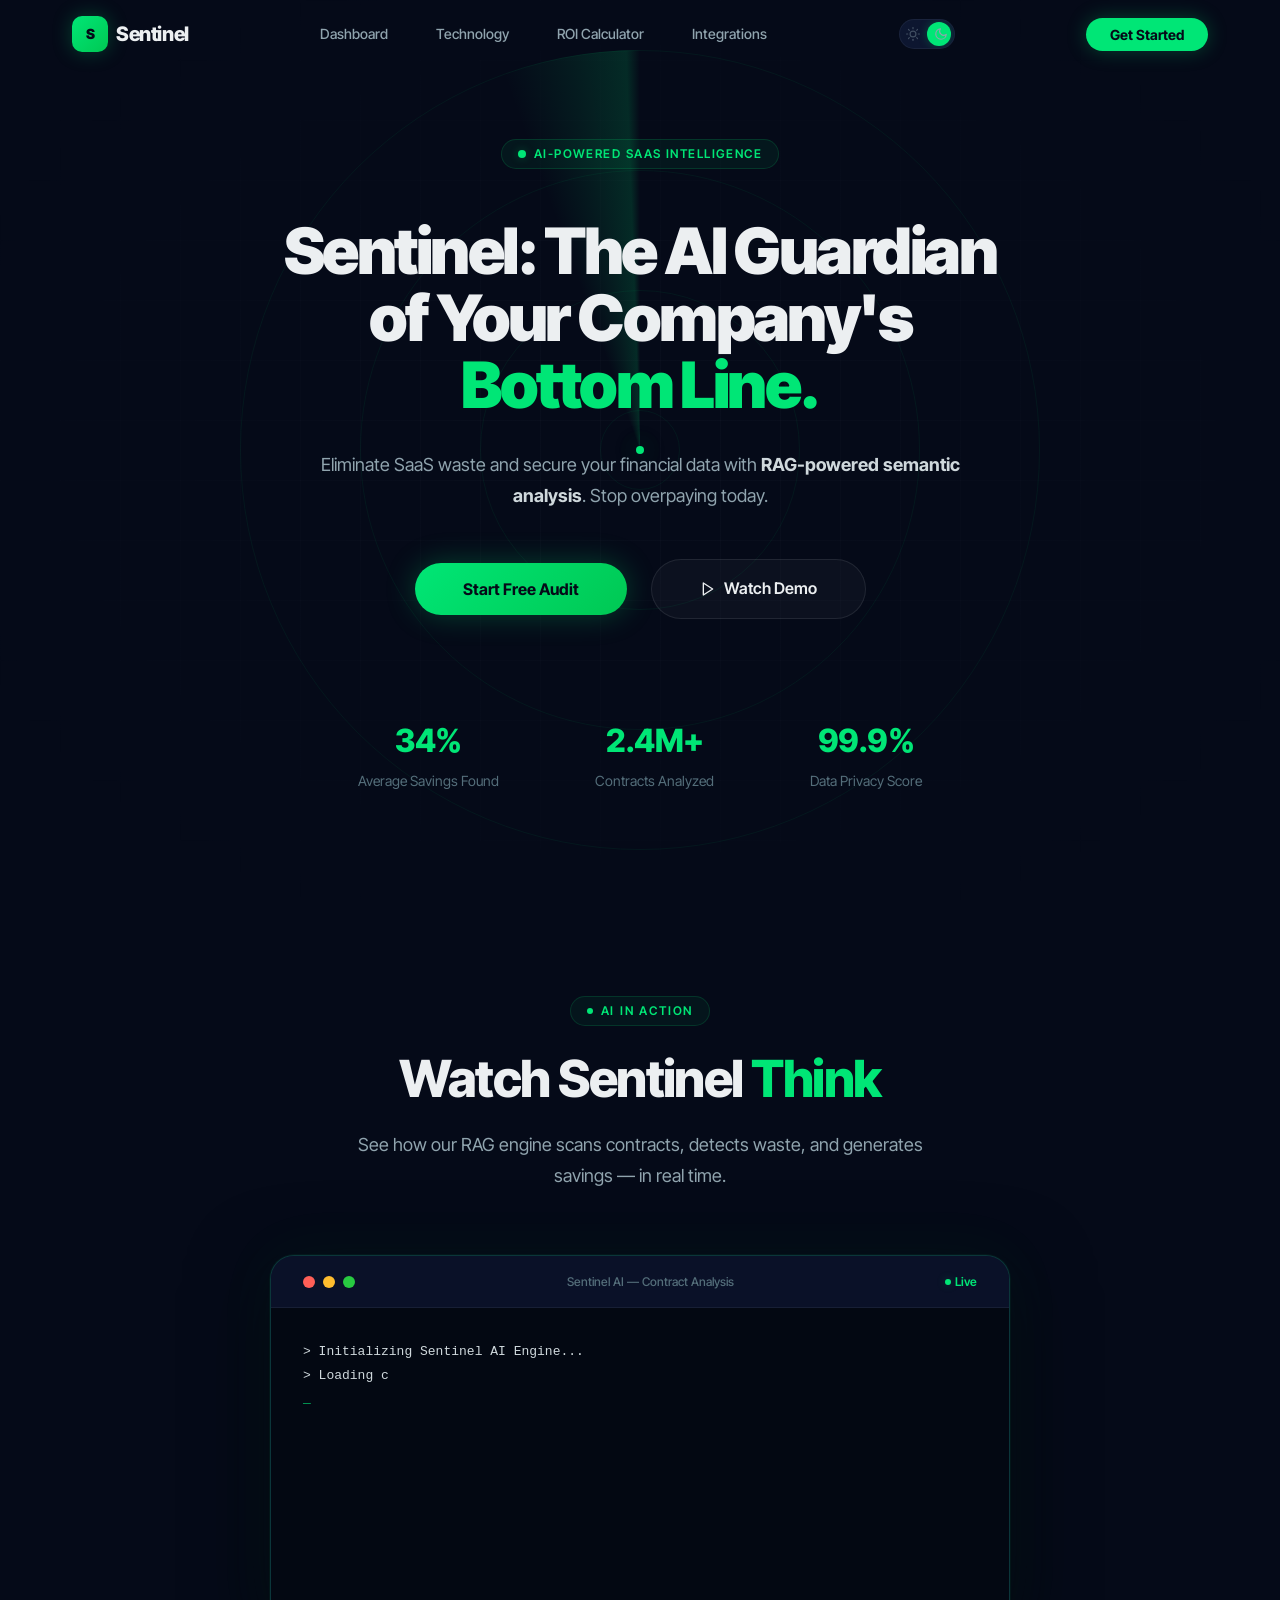
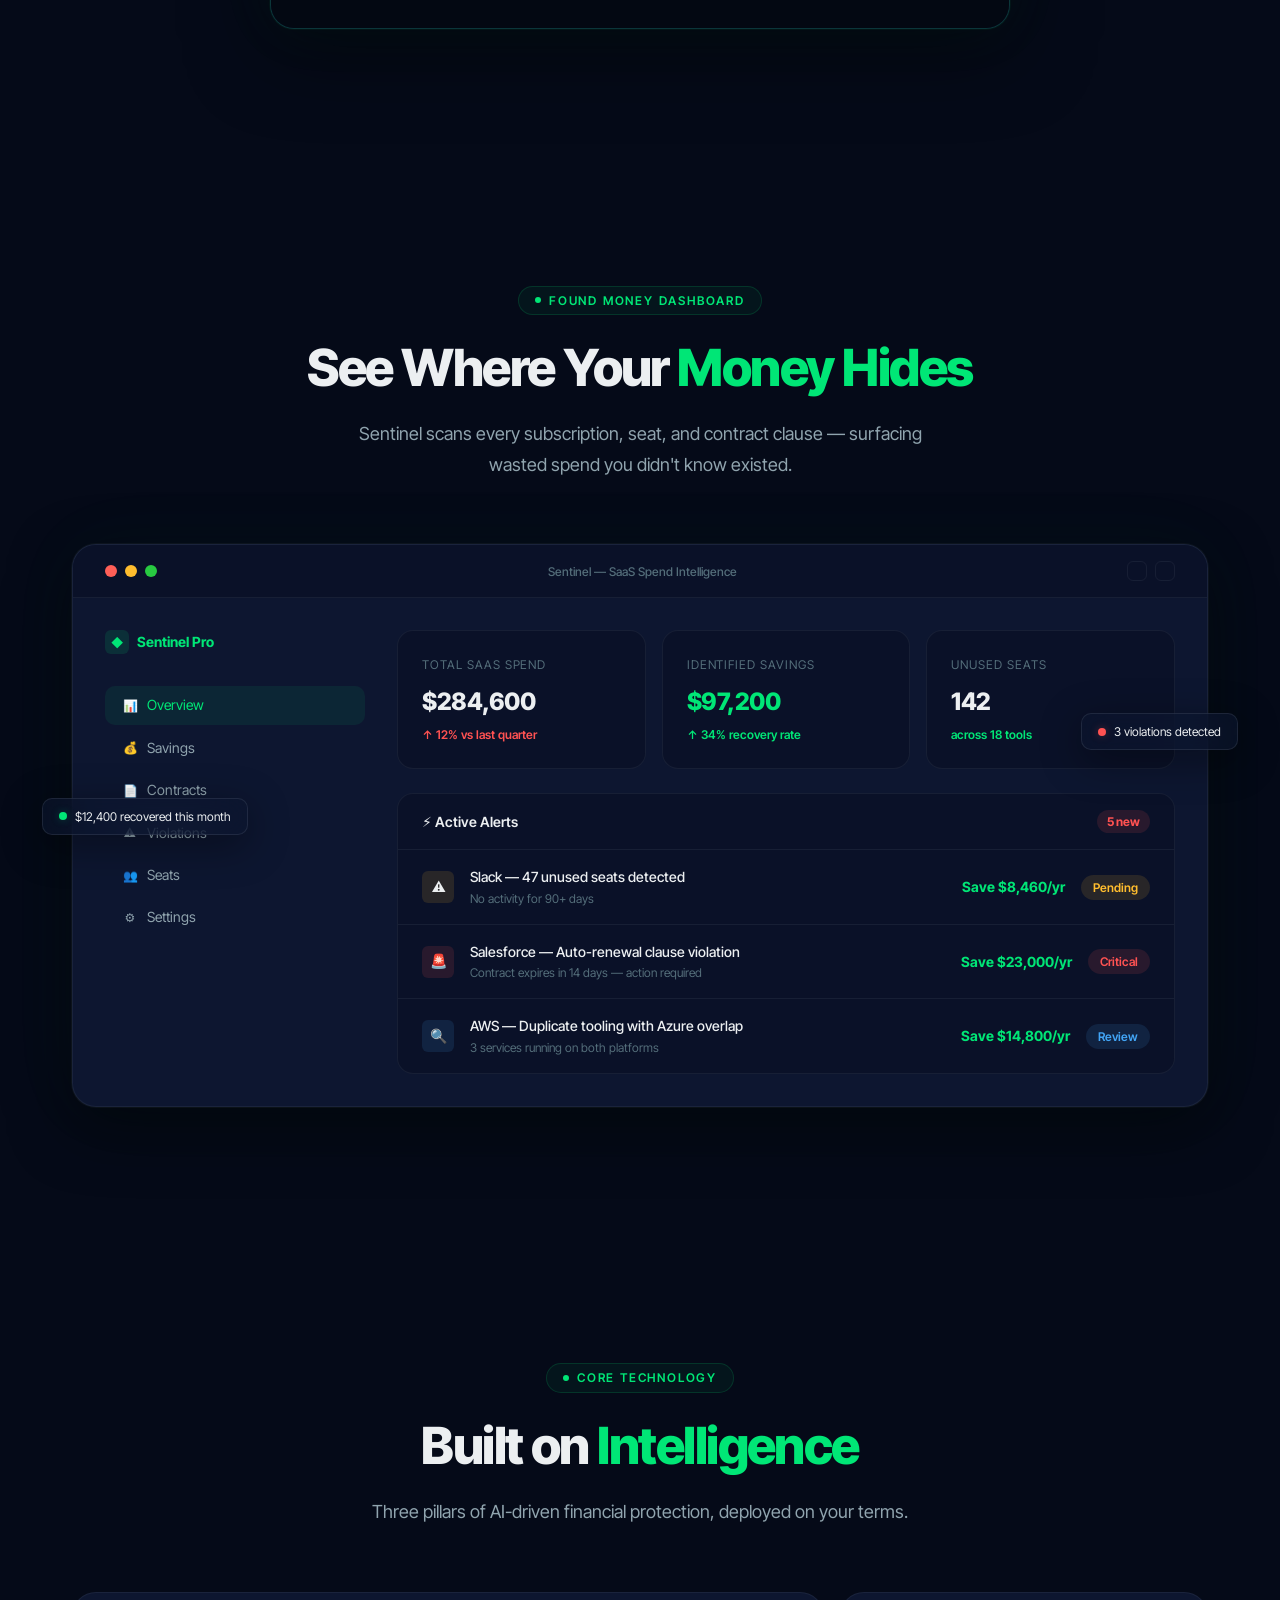
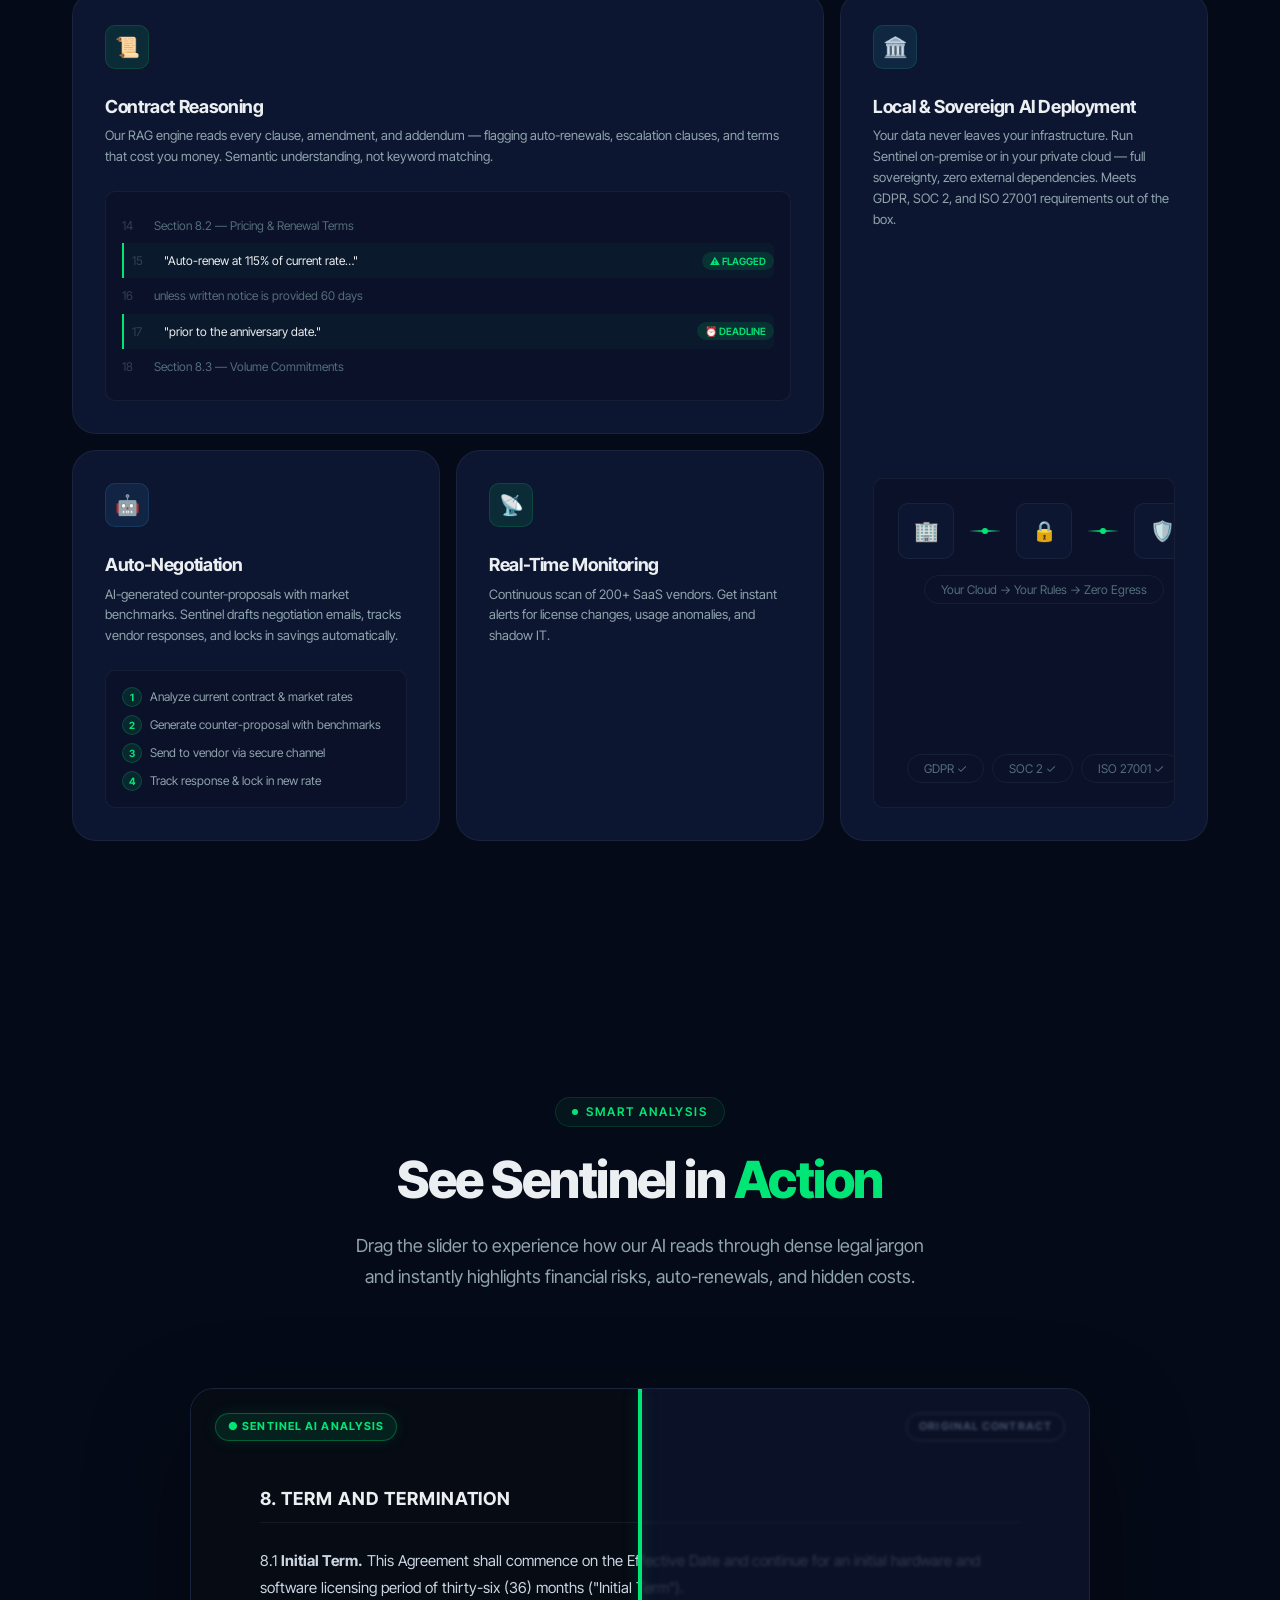
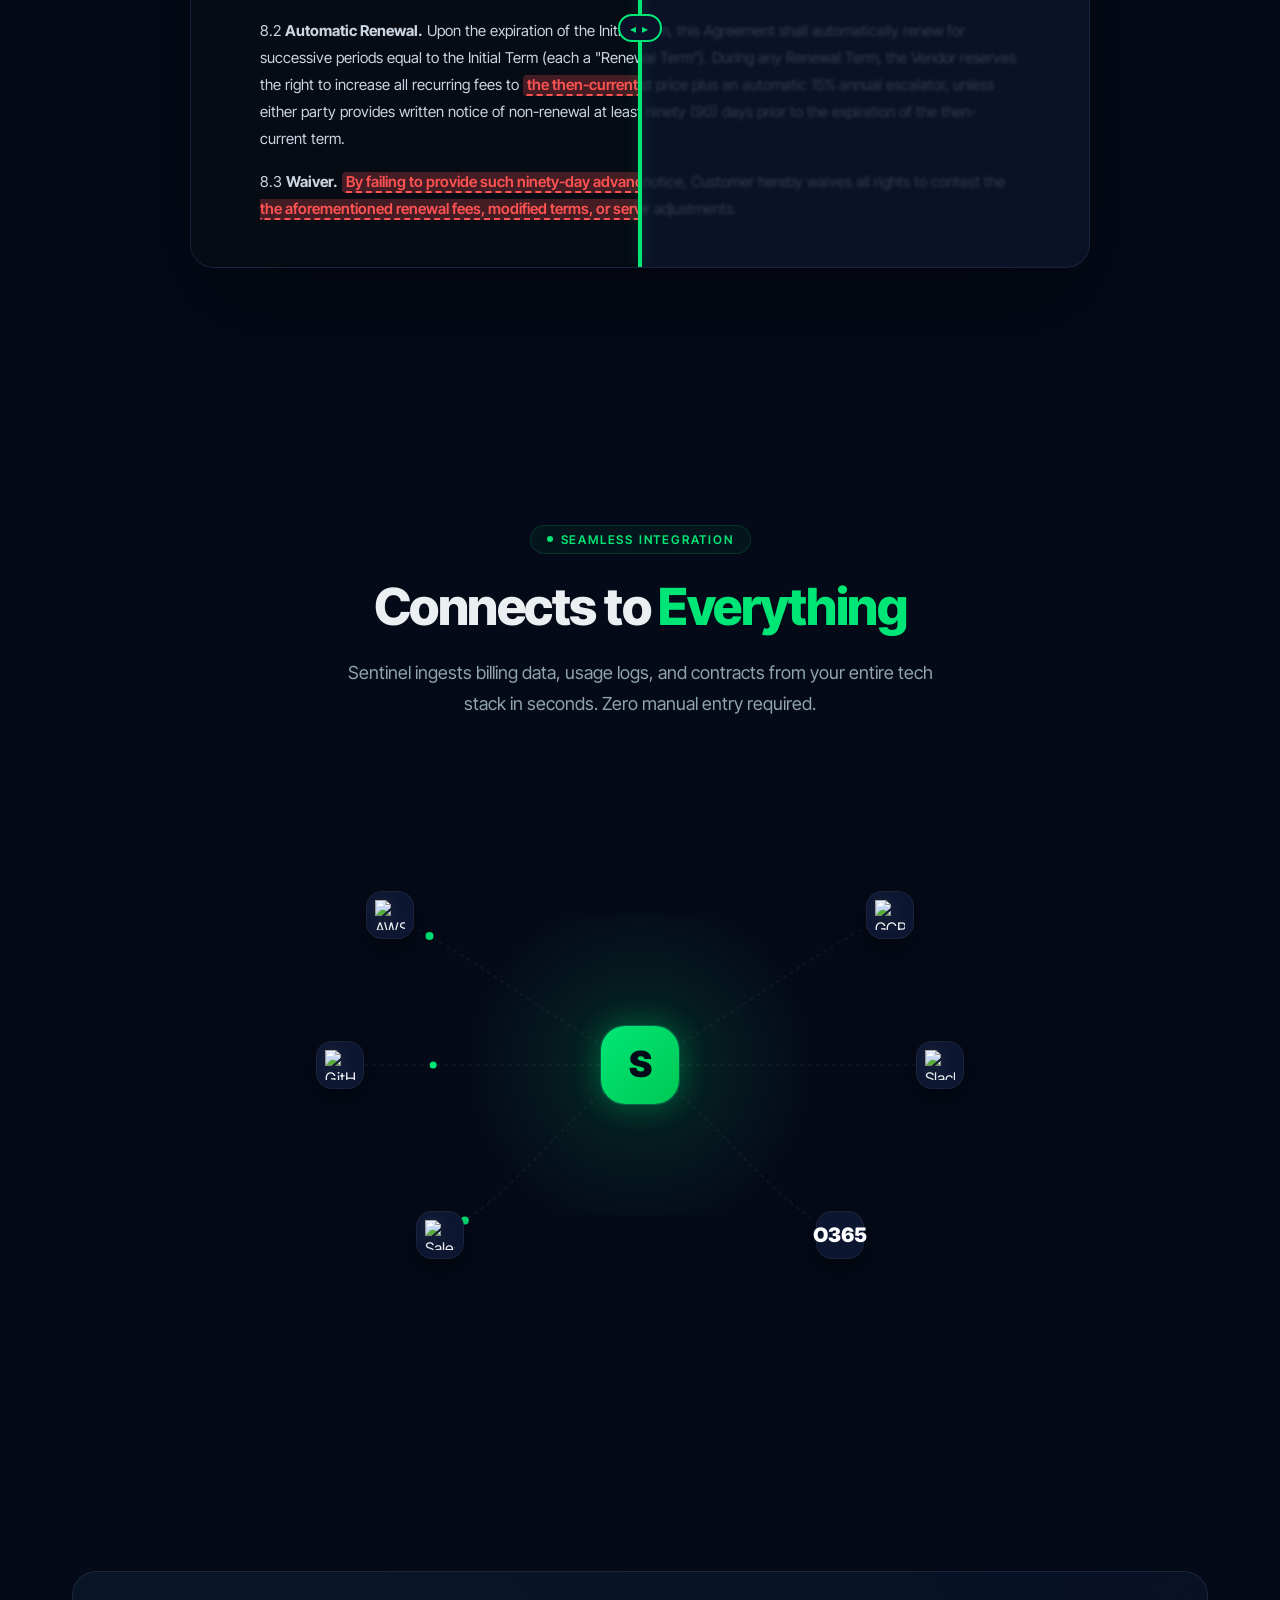
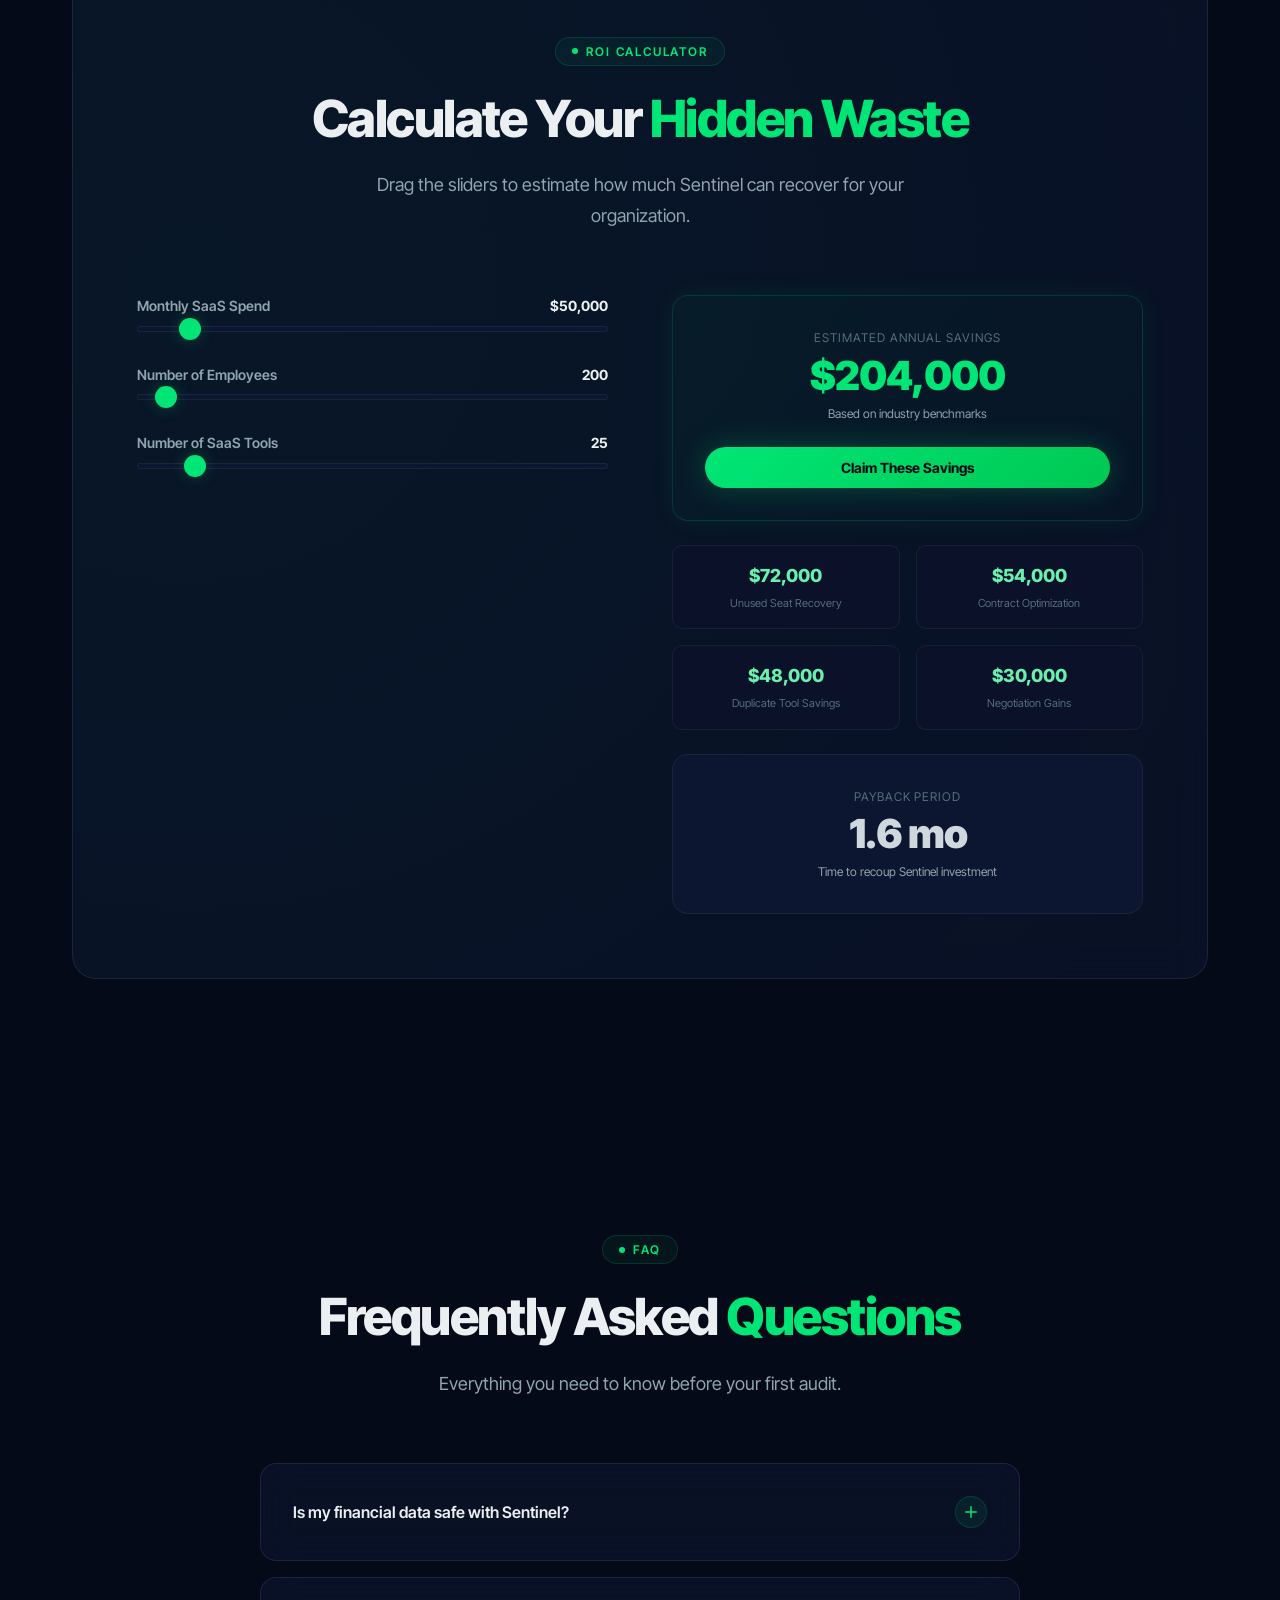
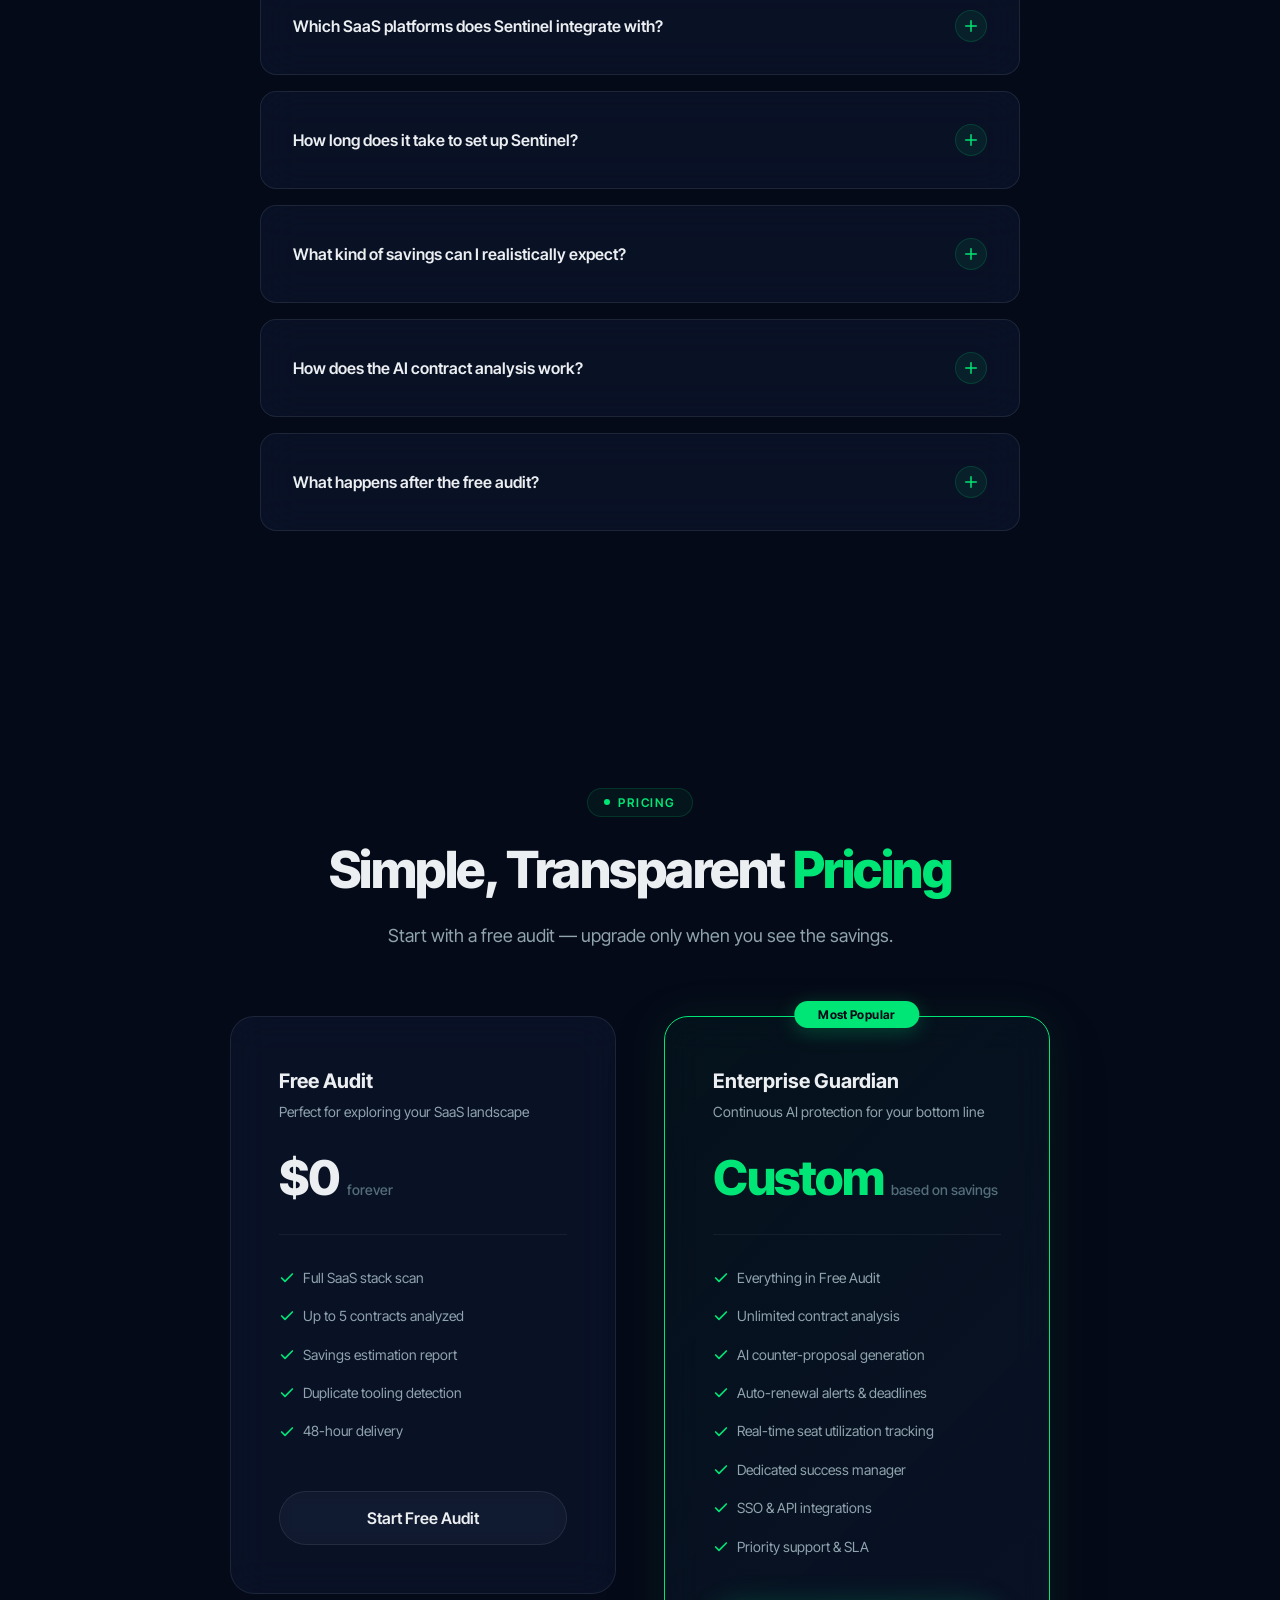
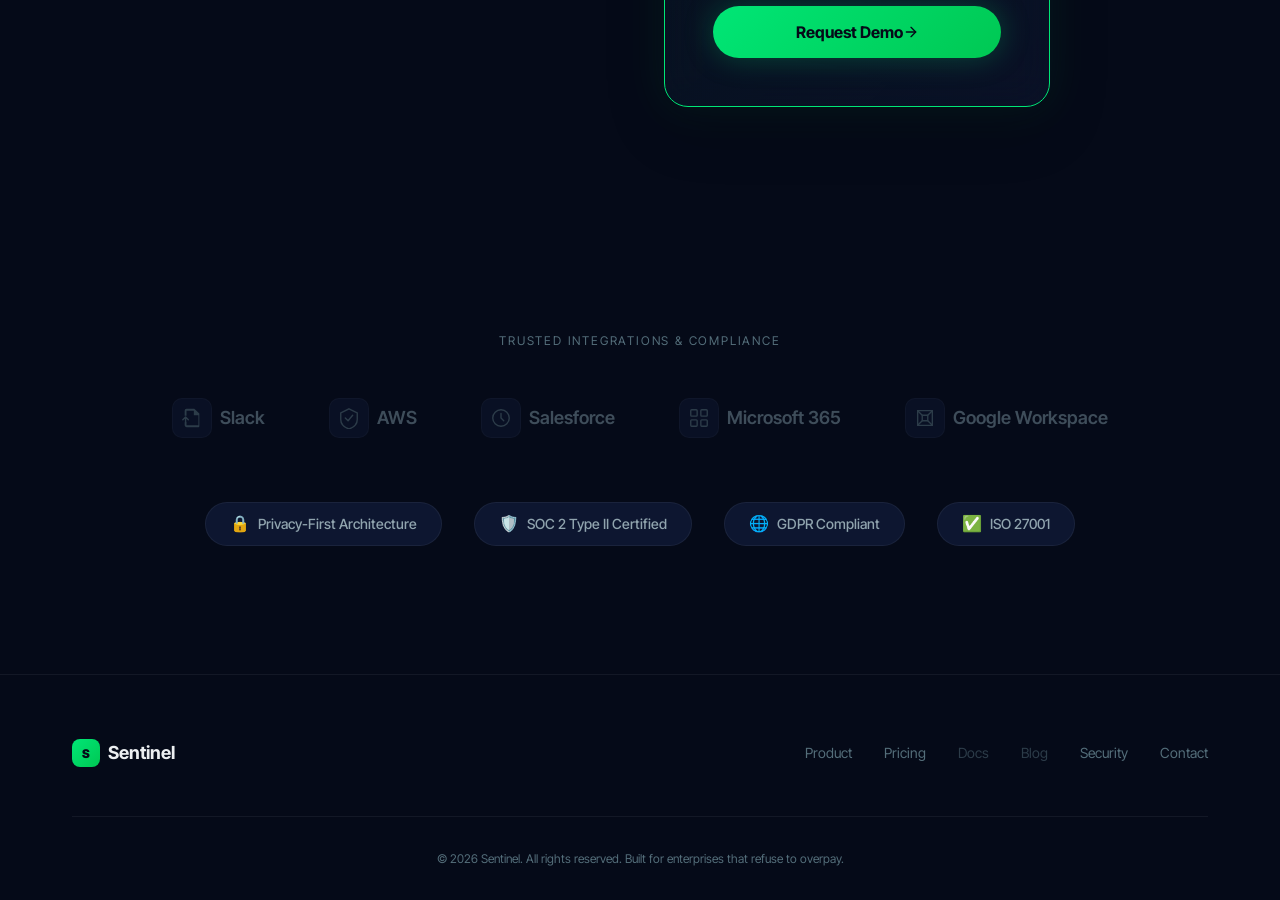
==== commit 149b1d53: "feat: add integrations ecosystem web with svg data flow animations" ====
--- a/public/index.html
+++ b/public/index.html
@@ -440,6 +440,83 @@
 
 
 <!-- ============================================
+     ECOSYSTEM / INTEGRATIONS WEB
+     ============================================ -->
+<section class="ecosystem-section reveal" id="integrations">
+  <div class="container">
+    <div class="section-header" style="text-align: center; margin-bottom: var(--space-4xl);">
+      <span class="section-label"><span class="dot"></span> Seamless Integration</span>
+      <h2 class="section-title">Connects to <span class="highlight">Everything</span></h2>
+      <p class="section-subtitle" style="margin: 0 auto;">
+        Sentinel ingests billing data, usage logs, and contracts from your entire tech stack in seconds. Zero manual entry required.
+      </p>
+    </div>
+
+    <div class="ecosystem-web">
+      <!-- Glow Background behind web -->
+      <div class="eco-glow"></div>
+      
+      <!-- Connection Lines (SVG) -->
+      <svg class="eco-lines" viewBox="0 0 800 500" preserveAspectRatio="xMidYMid meet">
+        <!-- Lines from outer nodes to center (400, 250) -->
+        <path id="path1" class="eco-path" d="M150,100 C250,150 300,200 400,250" />
+        <path id="path2" class="eco-path" d="M650,100 C550,150 500,200 400,250" />
+        <path id="path3" class="eco-path" d="M100,250 C200,250 300,250 400,250" />
+        <path id="path4" class="eco-path" d="M700,250 C600,250 500,250 400,250" />
+        <path id="path5" class="eco-path" d="M200,420 C280,380 320,300 400,250" />
+        <path id="path6" class="eco-path" d="M600,420 C520,380 480,300 400,250" />
+
+        <!-- Animated Data Packets -->
+        <circle class="data-packet" r="4" fill="var(--emerald)">
+          <animateMotion dur="2.5s" repeatCount="indefinite" path="M150,100 C250,150 300,200 400,250" />
+        </circle>
+        <circle class="data-packet" r="3" fill="var(--emerald)">
+          <animateMotion dur="3s" repeatCount="indefinite" path="M650,100 C550,150 500,200 400,250" />
+        </circle>
+        <circle class="data-packet" r="3.5" fill="var(--emerald)">
+          <animateMotion dur="2.2s" repeatCount="indefinite" path="M100,250 C200,250 300,250 400,250" />
+        </circle>
+        <circle class="data-packet" r="3" fill="var(--cyan)">
+          <animateMotion dur="2.8s" repeatCount="indefinite" path="M700,250 C600,250 500,250 400,250" />
+        </circle>
+        <circle class="data-packet" r="4" fill="var(--emerald)">
+          <animateMotion dur="2.6s" repeatCount="indefinite" path="M200,420 C280,380 320,300 400,250" />
+        </circle>
+        <circle class="data-packet" r="3.5" fill="var(--cyan)">
+          <animateMotion dur="3.1s" repeatCount="indefinite" path="M600,420 C520,380 480,300 400,250" />
+        </circle>
+      </svg>
+
+      <!-- Center Logo (Sentinel) -->
+      <div class="eco-node center-node" style="top: 50%; left: 50%;">
+        <div class="logo-icon pulse-logo" style="width:56px;height:56px;border-radius:16px;background:linear-gradient(135deg,var(--emerald),var(--emerald-dim));display:flex;align-items:center;justify-content:center;font-size:24px;color:var(--bg-deep);font-weight:900;box-shadow:0 0 30px var(--emerald-glow);">S</div>
+      </div>
+
+      <!-- Outer Logos -->
+      <div class="eco-node outer-node" style="top: 20%; left: 18.75%;">
+        <img src="https://cdn.jsdelivr.net/gh/devicons/devicon@latest/icons/amazonwebservices/amazonwebservices-original-wordmark.svg" alt="AWS" />
+      </div>
+      <div class="eco-node outer-node" style="top: 20%; left: 81.25%;">
+        <img src="https://cdn.jsdelivr.net/gh/devicons/devicon@latest/icons/googlecloud/googlecloud-original.svg" alt="GCP" />
+      </div>
+      <div class="eco-node outer-node" style="top: 50%; left: 12.5%;">
+        <img src="https://cdn.jsdelivr.net/gh/devicons/devicon@latest/icons/github/github-original.svg" alt="GitHub" />
+      </div>
+      <div class="eco-node outer-node" style="top: 50%; left: 87.5%;">
+        <img src="https://cdn.jsdelivr.net/gh/devicons/devicon@latest/icons/slack/slack-original.svg" alt="Slack" />
+      </div>
+      <div class="eco-node outer-node" style="top: 84%; left: 25%;">
+        <img src="https://cdn.jsdelivr.net/gh/devicons/devicon@latest/icons/salesforce/salesforce-original.svg" alt="Salesforce" />
+      </div>
+      <div class="eco-node outer-node" style="top: 84%; left: 75%;">
+        <span style="font-weight:900;font-size:20px;color:#fff;">O365</span>
+      </div>
+
+    </div>
+  </div>
+</section>
+
+<!-- ============================================
      ROI CALCULATOR
      ============================================ -->
 <section class="roi-section reveal" id="calculator">
--- a/public/index.min.css
+++ b/public/index.min.css
@@ -1 +1 @@
-@import url(https://fonts.googleapis.com/css2?family=Inter+Tight:wght@300;400;500;600;700;800;900&display=swap);@keyframes radar-spin{0%{transform:rotate(0deg)}to{transform:rotate(360deg)}}@keyframes pulse-dot{0%,to{opacity:1;transform:scale(1)}50%{opacity:.5;transform:scale(.7)}}@keyframes fade-in-up{0%{opacity:0;transform:translateY(30px)}to{opacity:1;transform:translateY(0)}}@keyframes float-annotation{0%,to{transform:translateY(0)}50%{transform:translateY(-8px)}}@keyframes particle-float{0%{opacity:0;transform:translateY(0) scale(0)}20%{opacity:.6;transform:translateY(-10px) scale(1)}80%{opacity:.3;transform:translateY(-50px) scale(.8)}to{opacity:0;transform:translateY(-80px) scale(0)}}@keyframes glow-pulse{0%,to{box-shadow:0 0 20px var(--emerald-glow)}50%{box-shadow:0 0 40px var(--emerald-glow),0 0 60px rgba(0,230,118,.1)}}@keyframes shimmer{0%{background-position:-200%0}to{background-position:200%0}}@keyframes scan-line{0%{top:-2px}to{top:100%}}@keyframes dashboard-float{0%,to{transform:translateY(0)}50%{transform:translateY(-12px)}}@keyframes glass-shimmer{0%{transform:translateX(-100%) skewX(-15deg);opacity:0}40%{opacity:1}to{transform:translateX(200%) skewX(-15deg);opacity:0}}@keyframes blink-cursor{0%,to{opacity:1}50%{opacity:0}}@keyframes term-line-in{0%{opacity:0;transform:translateY(4px)}to{opacity:1;transform:translateY(0)}}@keyframes faq-glow-pulse{0%,to{box-shadow:0 0 30px rgba(0,230,118,.08),0 0 60px rgba(0,230,118,.03)}50%{box-shadow:0 0 40px rgba(0,230,118,.12),0 0 80px rgba(0,230,118,.05)}}@keyframes report-fade-in{0%{opacity:0;transform:translateY(12px)}to{opacity:1;transform:translateY(0)}}:root{--bg-deep:#050A18;--bg-surface:#0A1128;--bg-card:#0D1630;--bg-card-hover:#111D3D;--silver:#B0BEC5;--silver-bright:#CFD8DC;--silver-dim:#78909C;--emerald:#00E676;--emerald-bright:#69F0AE;--emerald-dim:#00C853;--emerald-glow:rgba(0, 230, 118, 0.25);--accent-blue:#42A5F5;--accent-cyan:#26C6DA;--text-primary:#ECEFF1;--text-secondary:#90A4AE;--text-muted:#546E7A;--border-subtle:rgba(176, 190, 197, 0.08);--border-glow:rgba(0, 230, 118, 0.15);--glass-bg:rgba(13, 22, 48, 0.6);--glass-border:rgba(176, 190, 197, 0.12);--glass-blur:20px;--space-xs:0.25rem;--space-sm:0.5rem;--space-md:1rem;--space-lg:1.5rem;--space-xl:2rem;--space-2xl:3rem;--space-3xl:4rem;--space-4xl:6rem;--space-5xl:8rem;--text-xs:0.75rem;--text-sm:0.875rem;--text-base:1rem;--text-lg:1.125rem;--text-xl:1.25rem;--text-2xl:1.5rem;--text-3xl:2rem;--text-4xl:2.5rem;--text-5xl:3.25rem;--text-6xl:4rem;--radius-sm:6px;--radius-md:10px;--radius-lg:16px;--radius-xl:24px;--radius-full:9999px;--ease-smooth:cubic-bezier(0.25, 0.46, 0.45, 0.94);--ease-premium:cubic-bezier(0.22, 1, 0.36, 1);--ease-bounce:cubic-bezier(0.34, 1.56, 0.64, 1);--duration-fast:150ms;--duration-normal:300ms;--duration-premium:700ms;--duration-slow:600ms}[data-theme=light]{--bg-deep:#F4F6FA;--bg-surface:#FFFFFF;--bg-card:#FFFFFF;--bg-card-hover:#F0F2F7;--silver:#64748B;--silver-bright:#334155;--silver-dim:#94A3B8;--emerald:#059669;--emerald-bright:#10B981;--emerald-dim:#047857;--emerald-glow:rgba(5, 150, 105, 0.2);--accent-blue:#2563EB;--accent-cyan:#0891B2;--text-primary:#0F172A;--text-secondary:#475569;--text-muted:#94A3B8;--border-subtle:rgba(15, 23, 42, 0.08);--border-glow:rgba(5, 150, 105, 0.2);--glass-bg:rgba(255, 255, 255, 0.7);--glass-border:rgba(15, 23, 42, 0.08)}*,::after,::before{margin:0;padding:0;box-sizing:border-box;-webkit-tap-highlight-color:transparent}.cursor-dot{display:none}.cursor-ring{display:none;position:fixed;top:0;left:0;width:220px;height:220px;border-radius:50%;pointer-events:none;z-index:99999;will-change:transform;background:radial-gradient(circle,rgba(0,230,118,.1)0,rgba(0,230,118,.04) 35%,transparent 70%);filter:blur(2px);transition:opacity .4s ease,width .4s cubic-bezier(.22,1,.36,1),height .4s cubic-bezier(.22,1,.36,1)}@media (pointer:fine){.cursor-ring{display:block}}.cursor-ring.hover{width:280px;height:280px;background:radial-gradient(circle,rgba(0,230,118,.14)0,rgba(0,230,118,.06) 35%,transparent 70%)}.cursor-ring.hidden{opacity:0}html{scroll-behavior:smooth;-webkit-font-smoothing:antialiased;-moz-osx-font-smoothing:grayscale}body{font-family:"Inter Tight",system-ui,sans-serif;background:var(--bg-deep);line-height:1.6;overflow-x:hidden;transition:background .4s ease,color .4s ease}a{color:inherit;text-decoration:none}img{max-width:100%;display:block}button{cursor:pointer;border:0;background:0 0}button,input,select{font-family:inherit;color:inherit}.container{width:100%;max-width:1200px;margin:0 auto;padding:0 var(--space-xl)}.section-label{display:inline-flex;align-items:center;gap:var(--space-sm);font-size:var(--text-xs);font-weight:600;text-transform:uppercase;letter-spacing:.15em;color:var(--emerald);margin-bottom:var(--space-lg);padding:var(--space-xs) var(--space-md);border:1px solid var(--border-glow);border-radius:var(--radius-full);background:rgba(0,230,118,.05)}.section-label .dot{width:6px;height:6px;border-radius:50%;background:var(--emerald);animation:pulse-dot 2s ease-in-out infinite}.section-title{font-size:clamp(var(--text-3xl),4vw,var(--text-5xl));font-weight:800;line-height:1.1;letter-spacing:-.03em;color:var(--text-primary);margin-bottom:var(--space-lg)}.section-subtitle{font-size:var(--text-lg);color:var(--text-secondary);max-width:600px;line-height:1.7}.highlight{color:var(--emerald);position:relative}.highlight-silver{color:var(--silver-bright)}.reveal{opacity:0;transform:translateY(30px);transition:opacity var(--duration-premium) var(--ease-premium),transform var(--duration-premium) var(--ease-premium)}.reveal.visible{opacity:1;transform:translateY(0)}.reveal-delay-1{transition-delay:100ms}.reveal-delay-2{transition-delay:200ms}.reveal-delay-3{transition-delay:300ms}.reveal-delay-4{transition-delay:400ms}.nav{position:fixed;top:0;left:0;right:0;z-index:100;padding:var(--space-md)0;transition:background var(--duration-normal) var(--ease-smooth),backdrop-filter var(--duration-normal) var(--ease-smooth)}.nav.scrolled{background:rgba(5,10,24,.85);backdrop-filter:blur(20px);border-bottom:1px solid var(--border-subtle)}[data-theme=light] .nav.scrolled{background:rgba(255,255,255,.85)}.nav-inner{justify-content:space-between}.nav-inner,.nav-links,.nav-logo,.nav-logo .logo-icon{display:flex;align-items:center}.nav-logo{gap:var(--space-sm);font-size:var(--text-xl);font-weight:800;letter-spacing:-.02em}.nav-logo .logo-icon{width:36px;height:36px;border-radius:var(--radius-md);background:linear-gradient(135deg,var(--emerald),var(--emerald-dim));justify-content:center;color:var(--bg-deep);font-weight:900;box-shadow:0 0 20px var(--emerald-glow)}.nav-links{gap:var(--space-2xl);list-style:none}.nav-cta,.nav-links a,.nav-logo .logo-icon{font-size:var(--text-sm)}.nav-links a{font-weight:500;color:var(--text-secondary);transition:color var(--duration-fast);position:relative}.footer-links a:hover,.nav-links a:hover,body{color:var(--text-primary)}.nav-links a::after{content:"";position:absolute;bottom:-4px;left:0;width:0;height:2px;background:var(--emerald);transition:width var(--duration-normal) var(--ease-smooth)}.nav-links a:hover::after{width:100%}.nav-cta{padding:var(--space-sm) var(--space-lg);background:var(--emerald);color:var(--bg-deep);font-weight:700;border-radius:var(--radius-full);transition:all var(--duration-normal) var(--ease-smooth);box-shadow:0 0 20px var(--emerald-glow)}.nav-cta:hover{transform:translateY(-2px);box-shadow:0 4px 30px var(--emerald-glow)}.nav-toggle{display:none;flex-direction:column;gap:5px;width:28px;cursor:pointer}.nav-toggle span{width:100%;height:2px;background:var(--text-primary);border-radius:2px;transition:all var(--duration-normal)}.theme-toggle,.theme-toggle-track{position:relative;display:flex;align-items:center}.theme-toggle{background:0 0;border:0;cursor:pointer;padding:0}.theme-toggle-track{width:56px;height:30px;background:var(--bg-card);border:1px solid var(--border-subtle);border-radius:var(--radius-full);justify-content:space-between;padding:0 6px;transition:all .4s ease;overflow:hidden}.theme-toggle-track:hover{border-color:var(--emerald);box-shadow:0 0 12px var(--emerald-glow)}.theme-toggle-icon{display:flex;align-items:center;justify-content:center;z-index:1;transition:opacity .3s ease,transform .3s ease;color:var(--text-secondary)}.theme-toggle-icon.sun{opacity:.4}.theme-toggle-icon.moon,[data-theme=light] .theme-toggle-icon.sun{opacity:1}[data-theme=light] .theme-toggle-icon.moon{opacity:.4}.theme-toggle-thumb{position:absolute;right:3px;width:24px;height:24px;border-radius:50%;background:var(--emerald);box-shadow:0 0 10px var(--emerald-glow);transition:all .4s cubic-bezier(.34,1.56,.64,1)}[data-theme=light] .theme-toggle-thumb{right:calc(100% - 27px)}.bento-card,.dash-alerts,.dash-card,.dash-nav-item,.dash-titlebar,.dashboard-frame,.footer,.nav,.roi-mini-stat,.roi-result-card,.roi-wrapper,.section-label,.server-node,.sovereign-label,.trust-badge,.trust-logo .logo-glyph{transition:background .4s ease,border-color .4s ease,color .4s ease,box-shadow .4s ease}[data-theme=light] .dashboard-frame{box-shadow:0 0 0 1px rgba(0,0,0,.04),0 20px 60px rgba(0,0,0,.08),0 0 0 transparent}[data-theme=light] .bento-card:hover{box-shadow:0 20px 60px rgba(0,0,0,.08)}[data-theme=light] .btn-primary,[data-theme=light] .nav-cta{color:#fff}[data-theme=light] .hero-grid-overlay{background-image:linear-gradient(rgba(0,0,0,.03) 1px,transparent 1px),linear-gradient(90deg,rgba(0,0,0,.03) 1px,transparent 1px)}[data-theme=light] .radar-ring{border-color:rgba(5,150,105,.08)}[data-theme=light] .radar-sweep{background:conic-gradient(from 0deg,transparent 0deg,transparent 340deg,rgba(5,150,105,.06) 350deg,rgba(5,150,105,.12) 358deg,transparent 360deg)}[data-theme=light] .dash-alert-row:hover{background:rgba(0,0,0,.02)}[data-theme=light] .btn-secondary{background:rgba(0,0,0,.03)}[data-theme=light] .btn-secondary:hover{background:rgba(0,0,0,.06)}[data-theme=light] .clause-line.flagged{background:rgba(5,150,105,.06)}.hero{position:relative;min-height:100vh;display:flex;align-items:center;padding:var(--space-5xl)0 var(--space-4xl);overflow:hidden}.hero-radar,.radar-ring{position:absolute;border-radius:50%}.hero-radar{top:50%;left:50%;transform:translate(-50%,-50%);width:800px;height:800px;pointer-events:none;z-index:0}.radar-ring{border:1px solid rgba(0,230,118,.06)}.radar-ring:nth-child(1){inset:0}.radar-ring:nth-child(2){inset:15%}.radar-ring:nth-child(3){inset:30%}.radar-ring:nth-child(4){inset:45%}.radar-center-dot,.radar-sweep{position:absolute;border-radius:50%}.radar-sweep{inset:0;background:conic-gradient(from 0deg,transparent 0deg,transparent 340deg,rgba(0,230,118,.08) 350deg,rgba(0,230,118,.15) 358deg,transparent 360deg);animation:radar-spin 4s linear infinite}.radar-center-dot{top:50%;left:50%;width:8px;height:8px;background:var(--emerald);transform:translate(-50%,-50%);box-shadow:0 0 20px var(--emerald-glow),0 0 40px var(--emerald-glow)}.hero-grid-overlay{background-image:linear-gradient(rgba(176,190,197,.03) 1px,transparent 1px),linear-gradient(90deg,rgba(176,190,197,.03) 1px,transparent 1px);background-size:60px 60px;mask-image:radial-gradient(ellipse 60% 60%at 50% 50%,#000,transparent);-webkit-mask-image:radial-gradient(ellipse 60% 60%at 50% 50%,#000,transparent)}.hero-grid-overlay,.hero-particles{position:absolute;inset:0;pointer-events:none;z-index:0}.particle{position:absolute;width:3px;height:3px;background:var(--emerald);border-radius:50%;opacity:0;animation:particle-float 6s ease-in-out infinite}.particle:nth-child(1){left:15%;top:30%;animation-delay:0s}.particle:nth-child(2){left:75%;top:20%;animation-delay:1s}.particle:nth-child(3){left:40%;top:60%;animation-delay:2s}.particle:nth-child(4){left:85%;top:50%;animation-delay:3s}.particle:nth-child(5){left:25%;top:70%;animation-delay:4s}.particle:nth-child(6){left:60%;top:80%;animation-delay:5s}.particle:nth-child(7){left:10%;top:50%;animation-delay:1.5s}.particle:nth-child(8){left:90%;top:35%;animation-delay:3.5s}.hero-content{position:relative;z-index:1;text-align:center;max-width:900px;margin:0 auto}.hero-badge{display:inline-flex;align-items:center;gap:var(--space-sm);padding:var(--space-xs) var(--space-md);background:rgba(0,230,118,.06);border:1px solid var(--border-glow);border-radius:var(--radius-full);font-size:var(--text-xs);font-weight:600;color:var(--emerald);text-transform:uppercase;letter-spacing:.12em;margin-bottom:var(--space-2xl);animation:fade-in-up .8s var(--ease-smooth) both}.hero-badge .badge-pulse{width:8px;height:8px;border-radius:50%;background:var(--emerald);animation:pulse-dot 2s ease-in-out infinite;box-shadow:0 0 8px var(--emerald-glow)}.hero h1{font-size:clamp(var(--text-4xl),5.5vw,var(--text-6xl));font-weight:900;line-height:1.05;letter-spacing:-.04em;margin-bottom:var(--space-xl);animation:fade-in-up .8s var(--ease-smooth) .15s both}.hero h1 .line{display:block}.hero-sub{font-size:clamp(var(--text-base),1.8vw,var(--text-lg));color:var(--text-secondary);max-width:680px;margin:0 auto var(--space-2xl);line-height:1.7;animation:fade-in-up .8s var(--ease-smooth) .3s both}.hero-actions{display:flex;align-items:center;justify-content:center;gap:var(--space-lg);animation:fade-in-up .8s var(--ease-smooth) .45s both;flex-wrap:wrap}.btn-primary{padding:var(--space-md) var(--space-2xl);background:linear-gradient(135deg,var(--emerald),var(--emerald-dim));color:var(--bg-deep);font-weight:700;font-size:var(--text-base);border-radius:var(--radius-full);transition:all var(--duration-normal) var(--ease-smooth);box-shadow:0 0 30px var(--emerald-glow);position:relative;overflow:hidden;text-align:center;align-items:center}.btn-primary::before{content:"";position:absolute;inset:0;background:linear-gradient(135deg,transparent,rgba(255,255,255,.2),transparent);transform:translateX(-100%);transition:transform .5s}.btn-primary:hover{transform:translateY(-3px);box-shadow:0 6px 40px var(--emerald-glow),0 0 60px rgba(0,230,118,.15)}.btn-primary:hover::before{transform:translateX(100%)}.btn-primary,.btn-secondary,.hero-stats{display:flex;justify-content:center}.btn-secondary{padding:var(--space-md) var(--space-2xl);border:1px solid var(--glass-border);color:var(--text-primary);font-weight:600;font-size:var(--text-base);border-radius:var(--radius-full);transition:all var(--duration-normal) var(--ease-smooth);backdrop-filter:blur(8px);background:rgba(255,255,255,.03);align-items:center;gap:var(--space-sm);text-align:center}.btn-secondary:hover{border-color:var(--silver-dim);background:rgba(255,255,255,.06);transform:translateY(-2px)}.hero-stats{gap:var(--space-4xl);margin-top:var(--space-4xl);animation:fade-in-up .8s var(--ease-smooth) .6s both}.dashboard-section .container,.hero-stat{text-align:center}.hero-stat-value{font-size:var(--text-3xl);font-weight:800;color:var(--emerald);letter-spacing:-.02em}.hero-stat-label{font-size:var(--text-sm);color:var(--text-muted);margin-top:var(--space-xs)}.dashboard-section{padding:var(--space-5xl)0;position:relative}.dashboard-mockup{margin-top:var(--space-3xl);position:relative;animation:dashboard-float 6s ease-in-out infinite}.dashboard-frame{background:var(--bg-card);border:1px solid var(--border-subtle);border-radius:var(--radius-xl);overflow:hidden;box-shadow:0 0 0 1px rgba(176,190,197,.05),0 20px 60px rgba(0,0,0,.5),0 0 80px rgba(0,230,118,.04);position:relative}.dash-titlebar{display:flex;align-items:center;justify-content:space-between;padding:var(--space-md) var(--space-xl);background:var(--bg-surface);border-bottom:1px solid var(--border-subtle)}.dash-dots{display:flex;gap:8px}.dash-dots span{width:12px;height:12px;border-radius:50%}.dash-dots span:nth-child(1){background:#ff5f57}.dash-dots span:nth-child(2){background:#ffbd2e}.dash-dots span:nth-child(3){background:#28ca41}.dash-titlebar-text{font-size:var(--text-xs);color:var(--text-muted);font-weight:500}.dash-titlebar-actions{display:flex;gap:var(--space-sm)}.dash-titlebar-actions span{width:20px;height:20px;border:1px solid var(--border-subtle);border-radius:var(--radius-sm)}.dash-content{padding:var(--space-xl);display:grid;grid-template-columns:260px 1fr;gap:var(--space-xl);min-height:440px}.dash-sidebar{text-align:left}.dash-nav-item,.dash-sidebar-header{display:flex;align-items:center;gap:var(--space-sm);font-size:var(--text-sm)}.dash-sidebar-header{font-weight:700;margin-bottom:var(--space-xl);color:var(--emerald)}.dash-sidebar-header .icon{width:24px;height:24px;background:rgba(0,230,118,.12);border-radius:var(--radius-sm);display:flex;align-items:center;justify-content:center;font-size:12px}.dash-nav-item{padding:var(--space-sm) var(--space-md);border-radius:var(--radius-md);color:var(--text-secondary);margin-bottom:4px;transition:all var(--duration-fast)}.dash-nav-item.active{background:rgba(0,230,118,.08);color:var(--emerald)}.dash-nav-item .nav-icon{width:18px;text-align:center;font-size:12px}.dash-main{display:flex;flex-direction:column;gap:var(--space-lg);text-align:left}.dash-top-cards{display:grid;grid-template-columns:repeat(3,1fr);gap:var(--space-md)}.dash-card{background:var(--bg-surface);border:1px solid var(--border-subtle);border-radius:var(--radius-lg);padding:var(--space-lg);position:relative;overflow:hidden}.dash-card-label{font-size:var(--text-xs);color:var(--text-muted);text-transform:uppercase;letter-spacing:.08em;margin-bottom:var(--space-sm)}.dash-card-value{font-size:var(--text-2xl);font-weight:800;letter-spacing:-.02em}.dash-card-change,.dash-card-value.savings{color:var(--emerald)}.dash-card-change{font-size:var(--text-xs);margin-top:var(--space-xs);font-weight:600}.dash-card-change.negative{color:#ff5252}.dash-card .sparkline{position:absolute;bottom:0;right:0;width:60%;height:40px;opacity:.3}.dash-alerts{background:var(--bg-surface);border:1px solid var(--border-subtle);border-radius:var(--radius-lg);overflow:hidden}.dash-alert-header{display:flex;align-items:center;justify-content:space-between;padding:var(--space-md) var(--space-lg);border-bottom:1px solid var(--border-subtle);font-size:var(--text-sm);font-weight:600}.dash-alert-count{background:rgba(255,82,82,.12);color:#ff5252;font-size:var(--text-xs);padding:2px 10px;border-radius:var(--radius-full);font-weight:700}.dash-alert-row{display:grid;grid-template-columns:auto 1fr auto auto;gap:var(--space-md);align-items:center;padding:var(--space-md) var(--space-lg);border-bottom:1px solid var(--border-subtle);font-size:var(--text-sm);transition:background var(--duration-fast)}.dash-alert-row:last-child{border-bottom:none}.dash-alert-row:hover{background:rgba(255,255,255,.02);box-shadow:inset 3px 0 0 var(--emerald),0 0 20px rgba(0,230,118,.05)}.alert-icon{width:32px;height:32px;border-radius:var(--radius-sm);display:flex;align-items:center;justify-content:center;font-size:14px}.alert-icon.warning{background:rgba(255,189,46,.12)}.alert-icon.danger{background:rgba(255,82,82,.12)}.alert-icon.info{background:rgba(66,165,245,.12)}.alert-text-primary{font-weight:500}.alert-text-secondary{font-size:var(--text-xs);color:var(--text-muted)}.alert-savings{color:var(--emerald);font-weight:700;font-size:var(--text-sm)}.alert-status,.clause-line.flagged .tag{border-radius:var(--radius-full);font-weight:600}.alert-status{padding:3px 12px;font-size:var(--text-xs)}.alert-status.pending{background:rgba(255,189,46,.12);color:#ffbd2e}.alert-status.critical{background:rgba(255,82,82,.12);color:#ff5252}.alert-status.review{background:rgba(66,165,245,.12);color:var(--accent-blue)}.dash-annotation{position:absolute;background:var(--glass-bg);backdrop-filter:blur(16px);border:1px solid var(--glass-border);border-radius:var(--radius-md);padding:var(--space-sm) var(--space-md);font-size:var(--text-xs);color:var(--text-primary);display:flex;align-items:center;gap:var(--space-sm);box-shadow:0 10px 40px rgba(0,0,0,.4);animation:float-annotation 3s ease-in-out infinite;z-index:2}.dash-annotation.left{left:-30px;top:45%;animation-delay:0s}.dash-annotation.right{right:-30px;top:30%;animation-delay:1.5s}.annotation-dot{width:8px;height:8px;border-radius:50%;flex-shrink:0}.annotation-dot.green{background:var(--emerald);box-shadow:0 0 8px var(--emerald-glow)}.annotation-dot.red{background:#ff5252;box-shadow:0 0 8px rgba(255,82,82,.3)}.tech-section{padding:var(--space-5xl)0;position:relative}.tech-section .section-header{text-align:center;margin-bottom:var(--space-3xl)}.bento-grid{display:grid;grid-template-columns:repeat(3,1fr);grid-template-rows:auto auto;gap:var(--space-md)}.bento-card{background:var(--bg-card);border:1px solid var(--border-subtle);border-radius:var(--radius-xl);padding:var(--space-xl);position:relative;overflow:hidden;transition:all var(--duration-normal) var(--ease-smooth);display:flex;flex-direction:column}.bento-card::before{content:"";position:absolute;inset:0;border-radius:var(--radius-xl);padding:1px;background:linear-gradient(135deg,transparent 40%,var(--emerald-glow));-webkit-mask:linear-gradient(#fff 0 0) content-box,linear-gradient(#fff 0 0);mask:linear-gradient(#fff 0 0) content-box,linear-gradient(#fff 0 0);-webkit-mask-composite:xor;mask-composite:exclude;opacity:0;transition:opacity var(--duration-normal);pointer-events:none}.bento-card:hover{transform:translateY(-4px);background:var(--bg-card-hover);box-shadow:0 20px 60px rgba(0,0,0,.3)}.bento-card:hover::before{opacity:1}.bento-card.primary{grid-column:span 2;grid-row:span 1}.bento-card.featured{grid-row:span 2}.bento-icon,.bento-visual{border-radius:var(--radius-md)}.bento-icon{width:44px;height:44px;display:flex;align-items:center;justify-content:center;font-size:20px;margin-bottom:var(--space-lg);position:relative}.bento-icon.emerald{background:rgba(0,230,118,.1);border:1px solid rgba(0,230,118,.15);color:var(--emerald)}.bento-icon.blue{background:rgba(66,165,245,.1);border:1px solid rgba(66,165,245,.15);color:var(--accent-blue)}.bento-icon.cyan{background:rgba(38,198,218,.1);border:1px solid rgba(38,198,218,.15);color:var(--accent-cyan)}.bento-card h3{font-size:var(--text-lg);font-weight:700;letter-spacing:-.02em;margin-bottom:var(--space-xs)}.bento-card p{font-size:13px;color:var(--text-secondary);line-height:1.6;flex:1}.bento-visual{margin-top:var(--space-lg);overflow:hidden;background:var(--bg-surface);border:1px solid var(--border-subtle)}.contract-visual{padding:var(--space-md)}.clause-line,.negotiate-visual{display:flex;gap:var(--space-sm)}.clause-line{align-items:center;padding:var(--space-sm)0;font-size:var(--text-xs);font-family:"Inter Tight",monospace;color:var(--text-muted)}.clause-line .line-num{color:var(--text-muted);min-width:24px;opacity:.5}.clause-line.flagged{color:var(--text-primary);background:rgba(0,230,118,.04);border-left:2px solid var(--emerald);padding-left:var(--space-sm);margin-left:-var(--space-sm);border-radius:0 var(--radius-sm) var(--radius-sm)0}.clause-line.flagged .tag{margin-left:auto;font-size:10px;padding:1px 8px;background:rgba(0,230,118,.12);color:var(--emerald)}.negotiate-visual{padding:var(--space-md);flex-direction:column}.negotiate-step{display:flex;align-items:center;gap:var(--space-sm);font-size:var(--text-xs);color:var(--text-secondary)}.negotiate-step .step-num{width:20px;height:20px;border-radius:50%;background:rgba(0,230,118,.1);border:1px solid rgba(0,230,118,.2);display:flex;align-items:center;justify-content:center;font-size:10px;font-weight:700;color:var(--emerald);flex-shrink:0}.negotiate-step .step-arrow{color:var(--text-muted);font-size:10px}.sovereign-visual{padding:var(--space-lg);display:flex;flex-direction:column;align-items:center;flex:1}.server-nodes,.sovereign-visual{gap:var(--space-md)}.roi-field label,.server-node,.server-nodes{display:flex;align-items:center}.server-node{width:56px;height:56px;border-radius:var(--radius-md);border:1px solid var(--border-subtle);background:var(--bg-card);justify-content:center;font-size:20px;position:relative}.node-connector{width:30px;height:2px;background:linear-gradient(90deg,var(--border-subtle),var(--emerald),var(--border-subtle));position:relative}.node-connector::after{content:"";position:absolute;width:6px;height:6px;background:var(--emerald);border-radius:50%;top:-2px;left:50%;transform:translateX(-50%);animation:pulse-dot 1.5s ease-in-out infinite}.sovereign-label{font-size:var(--text-xs);color:var(--text-muted);text-align:center;padding:var(--space-xs) var(--space-md);border:1px solid var(--border-subtle);border-radius:var(--radius-full)}.slider-section{padding:var(--space-5xl)0;position:relative}.contract-slider-wrapper{max-width:900px;margin:0 auto;position:relative}.contract-slider-container{position:relative;width:100%;background:var(--bg-card);border:1px solid var(--border-subtle);border-radius:var(--radius-xl);overflow:hidden;min-height:480px;box-shadow:0 40px 100px rgba(0,0,0,.4);user-select:none}.contract-layer{position:absolute;top:0;left:0;bottom:0;width:100%;padding:var(--space-2xl) var(--space-3xl);overflow:hidden}.contract-layer.before-layer{background:#0b1020}.contract-layer.after-layer{background:#060b14;clip-path:polygon(0 0,50%0,50% 100%,0 100%);z-index:2;border-right:1px solid rgba(0,230,118,.5)}.layer-label{position:absolute;top:var(--space-lg);font-size:11px;text-transform:uppercase;letter-spacing:.1em;font-weight:700;padding:4px 12px;border-radius:var(--radius-full);z-index:3}.before-label{right:var(--space-lg);color:#64748b;border:1px solid #334155;background:rgba(11,16,32,.8)}.after-label{left:var(--space-lg);color:var(--emerald);border:1px solid rgba(0,230,118,.3);background:rgba(0,230,118,.1);box-shadow:0 0 15px rgba(0,230,118,.1)}.contract-text-body{width:100%;max-width:760px;margin:0 auto;margin-top:var(--space-2xl);pointer-events:auto}.contract-text-body h3{font-family:var(--font-primary);font-size:var(--text-lg);margin-bottom:var(--space-lg);border-bottom:1px solid var(--border-subtle);padding-bottom:var(--space-sm);letter-spacing:.05em;text-transform:uppercase}.before-layer .contract-text-body h3{color:#475569;border-bottom-color:#1e293b}.contract-text-body p{font-size:15px;line-height:1.8;margin-bottom:var(--space-md);font-family:"Inter Tight",var(--font-primary)}.before-layer .contract-text-body p{color:#475569}.after-layer .contract-text-body p{color:#cbd5e1}.ai-highlight{position:relative;font-weight:600;cursor:help;padding:0 4px;border-radius:4px;transition:all .2s ease;white-space:normal}.ai-highlight.danger{background:rgba(255,82,82,.15);color:#ff5252;border-bottom:2px dashed #ff5252}.ai-highlight.warning{background:rgba(255,171,0,.15);color:#ffab00;border-bottom:2px dashed #ffab00}.ai-highlight:hover{background:rgba(255,255,255,.1)}.ai-highlight::after,.slider-handle::before{position:absolute;left:50%;background:var(--bg-surface)}.ai-highlight::after{content:attr(data-tooltip);bottom:100%;transform:translateX(-50%) translateY(-10px);color:var(--text-primary);font-size:11px;font-weight:600;font-family:var(--font-primary);padding:6px 12px;border-radius:var(--radius-sm);border:1px solid var(--border-subtle);white-space:nowrap;opacity:0;visibility:hidden;transition:all .2s ease;z-index:100;box-shadow:0 10px 20px rgba(0,0,0,.5);pointer-events:none}.ai-highlight:hover::after{opacity:1;visibility:visible;transform:translateX(-50%) translateY(-4px)}.slider-handle{position:absolute;top:0;bottom:0;left:50%;transform:translateX(-50%);width:4px;background:var(--emerald);z-index:4;cursor:ew-resize;box-shadow:0 0 15px var(--emerald-glow)}.slider-handle::before{content:"◂ ▸";top:50%;transform:translate(-50%,-50%);width:44px;height:28px;border:2px solid var(--emerald);color:var(--emerald);border-radius:var(--radius-full);display:flex;align-items:center;justify-content:center;font-size:12px;font-weight:900;letter-spacing:2px;box-shadow:0 0 20px var(--emerald-glow)}.slider-handle .handle-arrow{display:none}.roi-section,.roi-wrapper{padding:var(--space-5xl)0;position:relative}.roi-wrapper{background:var(--glass-bg);backdrop-filter:blur(var(--glass-blur));border:1px solid var(--glass-border);border-radius:var(--radius-xl);padding:var(--space-3xl);overflow:hidden}.roi-wrapper::before{content:"";position:absolute;top:-50%;left:-50%;width:200%;height:200%;background:radial-gradient(circle at 30% 40%,rgba(0,230,118,.03),transparent 60%);pointer-events:none}.roi-body,.roi-header{position:relative;z-index:1}.roi-header{text-align:center;margin-bottom:var(--space-3xl)}.roi-body{display:grid;grid-template-columns:1fr 1fr;gap:var(--space-3xl)}.roi-field,.roi-inputs{display:flex;flex-direction:column;gap:var(--space-xl)}.roi-field{gap:var(--space-sm)}.roi-field label{font-size:var(--text-sm);font-weight:600;color:var(--text-secondary);justify-content:space-between}.roi-field-value{color:var(--text-primary);font-weight:700}.roi-slider{-webkit-appearance:none;appearance:none;width:100%;height:6px;border-radius:3px;background:var(--bg-card);outline:0;border:1px solid var(--border-subtle)}.roi-slider::-webkit-slider-thumb{-webkit-appearance:none;width:22px;height:22px;border-radius:50%;background:var(--emerald);cursor:pointer;box-shadow:0 0 15px var(--emerald-glow);transition:all var(--duration-fast)}.roi-slider::-webkit-slider-thumb:hover{transform:scale(1.15);box-shadow:0 0 25px var(--emerald-glow)}.roi-slider::-moz-range-thumb{width:22px;height:22px;border-radius:50%;background:var(--emerald);cursor:pointer;border:0;box-shadow:0 0 15px var(--emerald-glow)}.roi-results{display:flex;flex-direction:column;gap:var(--space-lg)}.roi-result-card{background:var(--bg-card);border:1px solid var(--border-subtle);border-radius:var(--radius-lg);padding:var(--space-xl);text-align:center;transition:all var(--duration-normal) var(--ease-smooth)}.roi-result-card:hover{border-color:var(--border-glow);box-shadow:0 0 30px rgba(0,230,118,.05)}.roi-result-card.primary-result{border-color:var(--border-glow);background:linear-gradient(135deg,rgba(0,230,118,.04),rgba(0,200,83,.02));--dynamic-glow:0.5;box-shadow:0 0 calc(var(--dynamic-glow)*60px) rgba(0,230,118,calc(var(--dynamic-glow)*.2));transition:box-shadow .3s ease,border-color .3s ease}.roi-result-label{font-size:var(--text-xs);color:var(--text-muted);text-transform:uppercase;letter-spacing:.08em;margin-bottom:var(--space-sm)}.roi-result-value{font-size:var(--text-4xl);font-weight:900;letter-spacing:-.03em;color:var(--emerald);line-height:1}.roi-result-value.silver{color:var(--silver-bright)}.roi-result-sub{font-size:var(--text-xs);color:var(--text-secondary);margin-top:var(--space-sm)}.roi-result-breakdown{display:grid;grid-template-columns:1fr 1fr;gap:var(--space-md)}.roi-mini-stat{background:var(--bg-surface);border:1px solid var(--border-subtle);border-radius:var(--radius-md);padding:var(--space-md);text-align:center}.roi-mini-stat .value{font-size:var(--text-lg);font-weight:800;color:var(--emerald-bright)}.roi-mini-stat .label{font-size:11px;color:var(--text-muted);margin-top:var(--space-xs)}.trust-section{padding:var(--space-4xl)0 var(--space-5xl)}.trust-section .container{text-align:center}.trust-label{font-size:var(--text-xs);color:var(--text-muted);text-transform:uppercase;letter-spacing:.15em;margin-bottom:var(--space-2xl)}.trust-logo,.trust-logos{display:flex;align-items:center}.trust-logos{justify-content:center;gap:var(--space-3xl);margin-bottom:var(--space-3xl);flex-wrap:wrap}.trust-logo{gap:var(--space-sm);font-size:var(--text-lg);font-weight:600;color:var(--silver-dim);opacity:.5;transition:all var(--duration-normal);cursor:default}.trust-logo:hover{opacity:1;color:var(--silver-bright)}.trust-logo .logo-glyph{width:40px;height:40px;border-radius:var(--radius-md);border:1px solid var(--border-subtle);justify-content:center;font-size:20px;background:var(--bg-card)}.trust-badge,.trust-badges,.trust-logo .logo-glyph{display:flex;align-items:center}.trust-badges{justify-content:center;gap:var(--space-xl);flex-wrap:wrap}.trust-badge{gap:var(--space-sm);padding:var(--space-sm) var(--space-lg);background:var(--bg-card);border:1px solid var(--border-subtle);border-radius:var(--radius-full);font-size:var(--text-sm);font-weight:500;color:var(--text-secondary);transition:all var(--duration-normal)}.trust-badge:hover{border-color:var(--border-glow);color:var(--text-primary)}.trust-badge .badge-icon{font-size:16px}.footer{border-top:1px solid var(--border-subtle);padding:var(--space-3xl)0 var(--space-xl)}.footer-brand,.footer-inner{display:flex;align-items:center}.footer-inner{justify-content:space-between}.footer-brand{gap:var(--space-sm);font-weight:700;font-size:var(--text-lg)}.footer-links{display:flex;gap:var(--space-xl);list-style:none}.footer-links a{font-size:var(--text-sm);color:var(--text-muted);transition:color var(--duration-fast)}.footer-copy{font-size:var(--text-xs);color:var(--text-muted);text-align:center;margin-top:var(--space-2xl);padding-top:var(--space-xl);border-top:1px solid var(--border-subtle)}.shimmer-target{position:relative;overflow:hidden}.shimmer-target::after{content:"";position:absolute;inset:0;background:linear-gradient(105deg,transparent 30%,rgba(255,255,255,.06) 45%,rgba(255,255,255,.12) 50%,rgba(255,255,255,.06) 55%,transparent 70%);transform:translateX(-100%) skewX(-15deg);opacity:0;animation:glass-shimmer 4s var(--ease-premium) infinite;pointer-events:none;z-index:2}[data-theme=light] .shimmer-target::after{background:linear-gradient(105deg,transparent 30%,rgba(255,255,255,.4) 45%,rgba(255,255,255,.7) 50%,rgba(255,255,255,.4) 55%,transparent 70%)}.ai-terminal-section{padding:var(--space-4xl)0 var(--space-5xl);position:relative}.ai-terminal-header{text-align:center;margin-bottom:var(--space-3xl)}.terminal-window{max-width:740px;margin:0 auto;background:var(--bg-card);border:1px solid var(--border-glow);border-radius:var(--radius-xl);overflow:hidden;box-shadow:0 0 0 1px rgba(0,230,118,.05),0 20px 80px rgba(0,0,0,.5),0 0 60px rgba(0,230,118,.06);transition:box-shadow var(--duration-normal) var(--ease-smooth)}.terminal-window:hover{box-shadow:0 0 0 1px rgba(0,230,118,.1),0 30px 100px rgba(0,0,0,.6),0 0 80px rgba(0,230,118,.1)}.terminal-titlebar{display:flex;align-items:center;justify-content:space-between;padding:var(--space-md) var(--space-xl);background:var(--bg-surface);border-bottom:1px solid var(--border-subtle)}.terminal-dots{display:flex;gap:8px}.terminal-dots span{width:12px;height:12px;border-radius:50%}.terminal-dots span:nth-child(1){background:#ff5f57}.terminal-dots span:nth-child(2){background:#ffbd2e}.terminal-dots span:nth-child(3){background:#28ca41}.terminal-status,.terminal-title{font-size:var(--text-xs);color:var(--text-muted);font-weight:500}.terminal-status{display:flex;align-items:center;gap:var(--space-xs);color:var(--emerald);font-weight:600}.terminal-status .status-dot{width:6px;height:6px;border-radius:50%;background:var(--emerald);animation:pulse-dot 2s ease-in-out infinite;box-shadow:0 0 8px var(--emerald-glow)}.terminal-body{background:#030812;padding:var(--space-xl);min-height:320px;max-height:420px;overflow-y:auto;font-family:"Courier New","Fira Code",monospace;font-size:13px;line-height:1.8;color:var(--silver-dim);position:relative;scrollbar-width:thin;scrollbar-color:rgba(0,230,118,.2) transparent}.terminal-body::-webkit-scrollbar{width:4px}.terminal-body::-webkit-scrollbar-track{background:0 0}.terminal-body::-webkit-scrollbar-thumb{background:rgba(0,230,118,.2);border-radius:4px}.term-line{opacity:0;animation:term-line-in .3s var(--ease-premium) forwards;white-space:pre-wrap;word-break:break-word}.term-line.cmd{color:var(--silver-bright)}.term-line.info{color:var(--accent-cyan)}.term-cursor,.term-line.success{color:var(--emerald);font-weight:600}.term-line.warning{color:#ffbd2e}.term-line.error{color:#ff5252}.term-line.dim{color:var(--text-muted);font-size:12px}.term-cursor{display:inline-block;font-weight:700;animation:blink-cursor .8s step-end infinite}[data-theme=light] .terminal-window{border-color:rgba(5,150,105,.2);box-shadow:0 0 0 1px rgba(5,150,105,.05),0 20px 60px rgba(0,0,0,.08),0 0 40px rgba(5,150,105,.04)}[data-theme=light] .terminal-body{background:#0c1222}.faq-section{padding:var(--space-5xl)0;position:relative}.faq-header{text-align:center;margin-bottom:var(--space-3xl)}.faq-list{max-width:760px;margin:0 auto;display:flex;flex-direction:column;gap:var(--space-md)}.faq-item{background:var(--glass-bg);backdrop-filter:blur(var(--glass-blur));border:1px solid var(--glass-border);border-radius:var(--radius-lg);overflow:hidden;opacity:0;transform:translateY(20px);transition:opacity .6s var(--ease-premium),transform .6s var(--ease-premium),border-color var(--duration-normal) var(--ease-smooth),box-shadow var(--duration-normal) var(--ease-smooth),background var(--duration-normal) var(--ease-smooth)}.faq-item.active .faq-answer p,.faq-section.visible .faq-item{opacity:1;transform:translateY(0)}.faq-section.visible .faq-item:nth-child(1){transition-delay:0ms}.faq-section.visible .faq-item:nth-child(2){transition-delay:80ms}.faq-section.visible .faq-item:nth-child(3){transition-delay:160ms}.faq-section.visible .faq-item:nth-child(4){transition-delay:240ms}.faq-section.visible .faq-item:nth-child(5){transition-delay:320ms}.faq-section.visible .faq-item:nth-child(6){transition-delay:400ms}.faq-item:hover{border-color:var(--border-glow);transform:translateY(-3px);box-shadow:0 12px 40px rgba(0,230,118,.06)}.faq-item.active{border-color:var(--emerald);box-shadow:0 0 30px rgba(0,230,118,.08),0 0 60px rgba(0,230,118,.03);background:linear-gradient(135deg,rgba(0,230,118,.03),var(--glass-bg));animation:faq-glow-pulse 2.5s ease-in-out infinite}.faq-question{width:100%;display:flex;align-items:center;justify-content:space-between;gap:var(--space-lg);padding:var(--space-xl) var(--space-xl);font-size:var(--text-base);font-weight:600;color:var(--text-primary);text-align:left;cursor:pointer;background:0 0;border:0;font-family:inherit;transition:color var(--duration-normal) var(--ease-smooth),padding-left var(--duration-normal) var(--ease-premium)}.faq-icon,.faq-question:hover{color:var(--emerald)}.faq-item.active .faq-question{color:var(--emerald);padding-left:calc(var(--space-xl) + 6px)}.faq-icon{flex-shrink:0;width:32px;height:32px;border-radius:50%;background:rgba(0,230,118,.08);border:1px solid rgba(0,230,118,.15);display:flex;align-items:center;justify-content:center;transition:transform .4s var(--ease-bounce),background var(--duration-normal),box-shadow var(--duration-normal)}.faq-item.active .faq-icon{transform:rotate(45deg);background:rgba(0,230,118,.2);box-shadow:0 0 16px var(--emerald-glow)}.faq-answer{max-height:0;overflow:hidden;transition:max-height .5s var(--ease-premium)}.faq-item.active .faq-answer{max-height:300px}.faq-answer p{padding:0 var(--space-xl) var(--space-xl);font-size:var(--text-sm);color:var(--text-secondary);line-height:1.8;opacity:0;transform:translateY(8px);transition:opacity .4s var(--ease-premium) .15s,transform .4s var(--ease-premium) .15s}[data-theme=light] .faq-item{background:rgba(255,255,255,.7)}[data-theme=light] .faq-item.active{background:linear-gradient(135deg,rgba(5,150,105,.03),rgba(255,255,255,.7))}[data-theme=light] .faq-item.active,[data-theme=light] .faq-item:hover{box-shadow:0 10px 40px rgba(0,0,0,.04)}.pricing-section{padding:var(--space-5xl)0;position:relative}.pricing-header{text-align:center;margin-bottom:var(--space-3xl)}.pricing-grid{display:grid;grid-template-columns:1fr 1fr;gap:var(--space-2xl);max-width:820px;margin:0 auto;align-items:start}.pricing-card{background:var(--glass-bg);backdrop-filter:blur(var(--glass-blur));border:1px solid var(--glass-border);border-radius:var(--radius-xl);padding:var(--space-2xl);display:flex;flex-direction:column;position:relative;transition:transform var(--duration-normal) var(--ease-premium),box-shadow var(--duration-normal) var(--ease-smooth),border-color var(--duration-normal)}.pricing-card:hover{transform:translateY(-6px);box-shadow:0 20px 60px rgba(0,0,0,.15)}.pricing-card.featured{border-color:var(--emerald);box-shadow:0 0 40px rgba(0,230,118,.08),0 20px 60px rgba(0,0,0,.2);background:linear-gradient(135deg,rgba(0,230,118,.04),var(--glass-bg))}.pricing-card.featured:hover{box-shadow:0 0 60px rgba(0,230,118,.12),0 30px 80px rgba(0,0,0,.25)}.pricing-badge{position:absolute;top:calc(var(--space-xl)*-.5);left:50%;transform:translateX(-50%);background:var(--emerald);color:var(--bg-deep);font-size:var(--text-xs);font-weight:700;padding:var(--space-xs) var(--space-lg);border-radius:var(--radius-full);letter-spacing:.03em;box-shadow:0 4px 20px var(--emerald-glow)}.pricing-card-header{margin-bottom:var(--space-xl)}.pricing-plan-name{font-size:var(--text-xl);font-weight:700;color:var(--text-primary);margin-bottom:var(--space-xs)}.pricing-features li,.pricing-plan-desc{font-size:var(--text-sm);color:var(--text-secondary)}.pricing-plan-desc{line-height:1.5}.pricing-price{display:flex;align-items:baseline;gap:var(--space-sm);margin-bottom:var(--space-xl);padding-bottom:var(--space-xl);border-bottom:1px solid var(--border-subtle)}.pricing-amount{font-size:3rem;font-weight:800;color:var(--text-primary);letter-spacing:-.03em;line-height:1}.pricing-card.featured .pricing-amount{color:var(--emerald)}.pricing-period{font-size:var(--text-sm);color:var(--text-muted);font-weight:500}.pricing-features{list-style:none;display:flex;flex-direction:column;gap:var(--space-md);margin-bottom:var(--space-2xl);flex-grow:1}.pricing-features li{display:flex;align-items:center;gap:var(--space-sm)}.pricing-features li svg{flex-shrink:0;color:var(--emerald)}.pricing-cta{text-align:center}[data-theme=light] .pricing-card{background:rgba(255,255,255,.8)}[data-theme=light] .pricing-card.featured{background:linear-gradient(135deg,rgba(5,150,105,.04),rgba(255,255,255,.8))}[data-theme=light] .pricing-card:hover{box-shadow:0 20px 60px rgba(0,0,0,.06)}.coming-soon{position:relative;opacity:.5;cursor:default!important}.coming-soon::after,.form-group label{font-size:var(--text-xs);font-weight:600}.coming-soon::after{content:attr(data-tooltip);position:absolute;bottom:calc(100% + 8px);left:50%;transform:translateX(-50%) translateY(4px);background:var(--glass-bg);backdrop-filter:blur(var(--glass-blur));border:1px solid var(--emerald);color:var(--emerald);padding:var(--space-xs) var(--space-md);border-radius:var(--radius-full);white-space:nowrap;pointer-events:none;opacity:0;transition:opacity .3s ease,transform .3s var(--ease-premium);box-shadow:0 4px 20px var(--emerald-glow)}.coming-soon:hover::after{opacity:1;transform:translateX(-50%) translateY(0)}.coming-soon:hover{opacity:.7}@media (max-width:1024px){.bento-grid{grid-template-columns:1fr 1fr}.bento-card.primary{grid-column:span 2}.bento-card.featured{grid-row:span 1}.dash-content,.roi-body{grid-template-columns:1fr}.dash-sidebar{display:none}}@media (max-width:768px){.container{padding:0 var(--space-md)}.nav-inner{flex-wrap:wrap}.nav-logo{z-index:101}.nav-toggle{display:flex;z-index:101}.nav-toggle.active span:nth-child(1){transform:translateY(7px) rotate(45deg)}.nav-toggle.active span:nth-child(2){opacity:0}.nav-toggle.active span:nth-child(3){transform:translateY(-7px) rotate(-45deg)}.nav-links{position:absolute;top:100%;left:0;right:0;flex-direction:column;background:var(--bg-surface);padding:var(--space-2xl) var(--space-xl);border-bottom:1px solid var(--border-subtle);gap:var(--space-xl);text-align:center;box-shadow:0 20px 40px rgba(0,0,0,.5);z-index:100}.nav-links.active{display:flex;animation:fade-in-up .3s ease forwards}.nav-cta,.nav-links{display:none}.theme-toggle{margin-left:auto;margin-right:var(--space-lg);z-index:101}.hero{padding-top:calc(var(--space-5xl) + var(--space-2xl))}.hero h1{font-size:var(--text-3xl)}.hero-sub{font-size:var(--text-sm)}.hero-actions{flex-direction:column;width:100%;gap:var(--space-md)}.hero-actions .btn-primary,.hero-actions .btn-secondary{width:100%;justify-content:center}.hero-stats{flex-direction:column;gap:var(--space-xl)}.hero-stat-value{font-size:var(--text-2xl)}.hero-radar{width:400px;height:400px}.bento-grid,.dash-top-cards{grid-template-columns:1fr}.bento-card.primary{grid-column:span 1}.dash-annotation{display:none}.roi-wrapper{padding:var(--space-xl)}.roi-body,.roi-result-breakdown{grid-template-columns:1fr}.trust-logos{gap:var(--space-lg)}.pricing-grid{grid-template-columns:1fr}.pricing-card{padding:var(--space-xl)}.footer-inner{flex-direction:column;gap:var(--space-lg);text-align:center}.footer-links{flex-wrap:wrap;justify-content:center}}@media (max-width:480px){.hero h1{font-size:2rem}.terminal-window{border-radius:var(--radius-md)}.terminal-body{padding:var(--space-md);font-size:11px}.roi-result-value{font-size:var(--text-3xl)}.modal-container{padding:var(--space-xl)}.cf-turnstile{transform:scale(.9);transform-origin:center;width:100%;max-width:100%}}.modal-overlay{position:fixed;inset:0;background:rgba(0,0,0,.6);backdrop-filter:blur(10px);z-index:1000;display:flex;align-items:center;justify-content:center;padding:var(--space-xl);opacity:0;visibility:hidden;transition:opacity var(--duration-normal) var(--ease-premium),visibility var(--duration-normal) var(--ease-premium)}.modal-overlay[aria-hidden=false]{opacity:1;visibility:visible}.form-group input,.modal-container{border:1px solid var(--border-subtle)}.modal-container{position:relative;width:100%;max-width:460px;background:var(--bg-surface);border-radius:var(--radius-2xl);padding:var(--space-2xl);box-shadow:0 40px 100px rgba(0,0,0,.5),inset 0 1px 0 rgba(255,255,255,.05);transform:translateY(20px) scale(.95);transition:transform var(--duration-normal) var(--ease-premium)}.modal-overlay[aria-hidden=false] .modal-container{transform:translateY(0) scale(1)}.modal-close{position:absolute;top:var(--space-lg);right:var(--space-lg);background:0 0;border:0;color:var(--text-secondary);cursor:pointer;padding:var(--space-xs);border-radius:var(--radius-full);display:flex;align-items:center;justify-content:center;transition:all var(--duration-fast)}.modal-close:hover{color:var(--text-primary);background:rgba(255,255,255,.05)}.modal-header{margin-bottom:var(--space-xl);text-align:center}.modal-title{font-size:var(--text-2xl);font-weight:700;margin-bottom:var(--space-sm);letter-spacing:-.02em}.modal-subtitle{font-size:var(--text-sm);color:var(--text-secondary);line-height:1.6}.form-group,.lead-form{display:flex;flex-direction:column;gap:var(--space-lg)}.form-group{gap:var(--space-xs)}.form-group label{color:var(--silver-dim);text-transform:uppercase;letter-spacing:.05em}.form-group input{background:var(--bg-deep);border-radius:var(--radius-md);padding:0 var(--space-md);height:48px;color:var(--text-primary);font-family:inherit;font-size:var(--text-base);transition:border-color var(--duration-fast),box-shadow var(--duration-fast)}.form-group input::placeholder{color:rgba(176,190,197,.3)}.form-group input:focus{outline:0;border-color:var(--emerald);box-shadow:0 0 0 3px var(--emerald-glow)}.modal-submit{width:100%;margin-top:var(--space-sm)}.modal-submit.loading{color:transparent;pointer-events:none}.modal-submit.loading::after{content:"";position:absolute;top:50%;left:50%;transform:translate(-50%,-50%);width:20px;height:20px;border:2px solid rgba(255,255,255,.2);border-top-color:#fff;border-radius:50%;animation:radar-spin .8s linear infinite}.modal-success{text-align:center}.success-icon{width:64px;height:64px;background:rgba(0,230,118,.1);color:var(--emerald);border-radius:50%;display:flex;align-items:center;justify-content:center;margin:0 auto var(--space-lg);box-shadow:0 0 30px var(--emerald-glow)}[data-theme=light] .modal-container{box-shadow:0 40px 100px rgba(0,0,0,.1),inset 0 1px 0#fff}[data-theme=light] .modal-overlay{background:rgba(255,255,255,.6)}[data-theme=light] .form-group input{background:#fff;border-color:rgba(0,0,0,.1)}[data-theme=light] .form-group input:focus{border-color:var(--emerald-dim)}.cf-turnstile{display:flex!important;justify-content:center!important;align-items:center;margin:var(--space-md) auto;border-radius:12px;overflow:hidden;background:rgba(10,17,40,.3);border:1px solid rgba(0,230,118,.15);box-shadow:0 0 20px rgba(0,230,118,.05),inset 0 4px 15px rgba(0,0,0,.4);padding:8px;width:fit-content;transition:all .3s ease}.cf-turnstile:hover{border-color:rgba(0,230,118,.4);box-shadow:0 0 25px rgba(0,230,118,.15),inset 0 4px 15px rgba(0,0,0,.4)}[data-theme=light] .cf-turnstile{background:rgba(255,255,255,.5);border-color:rgba(0,0,0,.1);box-shadow:0 4px 15px rgba(0,0,0,.05)}.modal-analysis-header{display:flex;align-items:center;gap:var(--space-sm);font-size:var(--text-sm);font-weight:600;color:var(--emerald);margin-bottom:var(--space-lg)}.analysis-pulse{width:10px;height:10px;border-radius:50%;background:var(--emerald);box-shadow:0 0 12px var(--emerald-glow);animation:pulse-dot 1.2s ease-in-out infinite}.modal-terminal{border:1px solid var(--border-glow);border-radius:var(--radius-lg);overflow:hidden;box-shadow:0 0 30px rgba(0,230,118,.06);margin-bottom:var(--space-lg)}.modal-term-titlebar{display:flex;align-items:center;justify-content:space-between;padding:var(--space-sm) var(--space-md);background:var(--bg-surface);border-bottom:1px solid var(--border-subtle)}.modal-term-title{font-size:11px;color:var(--text-muted);font-weight:500}.modal-term-body{background:#030812;padding:var(--space-md);min-height:160px;max-height:200px;overflow-y:auto;font-family:"Courier New","Fira Code",monospace;font-size:12px;line-height:1.7;color:var(--silver-dim);scrollbar-width:thin;scrollbar-color:rgba(0,230,118,.2) transparent}.modal-term-body::-webkit-scrollbar{width:3px}.modal-term-body::-webkit-scrollbar-thumb{background:rgba(0,230,118,.2);border-radius:3px}.modal-report{animation:report-fade-in .6s var(--ease-premium) forwards}.modal-report-grid,.modal-report-title{gap:var(--space-sm);margin-bottom:var(--space-md)}.modal-report-title{display:flex;align-items:center;font-size:var(--text-sm);font-weight:700;color:var(--emerald)}.modal-report-grid{display:grid;grid-template-columns:1fr 1fr}.modal-stat-card{background:var(--bg-card);border:1px solid var(--border-subtle);border-radius:var(--radius-md);padding:var(--space-md);text-align:center;transition:border-color .3s ease,box-shadow .3s ease}.modal-stat-card:hover{border-color:var(--border-glow);box-shadow:0 0 20px rgba(0,230,118,.06)}.modal-stat-value{font-size:var(--text-xl);font-weight:800;color:var(--emerald);letter-spacing:-.02em}.modal-stat-label{font-size:11px;color:var(--text-muted);margin-top:var(--space-xs)}.modal-report-note{font-size:var(--text-xs);color:var(--text-muted);text-align:center;line-height:1.5;opacity:.7}[data-theme=light] .modal-term-body{background:#0c1222}[data-theme=light] .modal-terminal{border-color:rgba(5,150,105,.2)}+@import url(https://fonts.googleapis.com/css2?family=Inter+Tight:wght@300;400;500;600;700;800;900&display=swap);@keyframes pulse-radar{0%{box-shadow:0 0 0 0 rgba(0,230,118,.5),inset 0 0 10px rgba(0,230,118,.2)}70%{box-shadow:0 0 0 20px transparent,inset 0 0 10px rgba(0,230,118,.2)}to{box-shadow:0 0 0 0 transparent,inset 0 0 10px rgba(0,230,118,.2)}}@keyframes radar-spin{0%{transform:rotate(0deg)}to{transform:rotate(360deg)}}@keyframes pulse-dot{0%,to{opacity:1;transform:scale(1)}50%{opacity:.5;transform:scale(.7)}}@keyframes fade-in-up{0%{opacity:0;transform:translateY(30px)}to{opacity:1;transform:translateY(0)}}@keyframes float-annotation{0%,to{transform:translateY(0)}50%{transform:translateY(-8px)}}@keyframes particle-float{0%{opacity:0;transform:translateY(0) scale(0)}20%{opacity:.6;transform:translateY(-10px) scale(1)}80%{opacity:.3;transform:translateY(-50px) scale(.8)}to{opacity:0;transform:translateY(-80px) scale(0)}}@keyframes glow-pulse{0%,to{box-shadow:0 0 20px var(--emerald-glow)}50%{box-shadow:0 0 40px var(--emerald-glow),0 0 60px rgba(0,230,118,.1)}}@keyframes shimmer{0%{background-position:-200%0}to{background-position:200%0}}@keyframes scan-line{0%{top:-2px}to{top:100%}}@keyframes dashboard-float{0%,to{transform:translateY(0)}50%{transform:translateY(-12px)}}@keyframes glass-shimmer{0%{transform:translateX(-100%) skewX(-15deg);opacity:0}40%{opacity:1}to{transform:translateX(200%) skewX(-15deg);opacity:0}}@keyframes blink-cursor{0%,to{opacity:1}50%{opacity:0}}@keyframes term-line-in{0%{opacity:0;transform:translateY(4px)}to{opacity:1;transform:translateY(0)}}@keyframes faq-glow-pulse{0%,to{box-shadow:0 0 30px rgba(0,230,118,.08),0 0 60px rgba(0,230,118,.03)}50%{box-shadow:0 0 40px rgba(0,230,118,.12),0 0 80px rgba(0,230,118,.05)}}@keyframes report-fade-in{0%{opacity:0;transform:translateY(12px)}to{opacity:1;transform:translateY(0)}}:root{--bg-deep:#050A18;--bg-surface:#0A1128;--bg-card:#0D1630;--bg-card-hover:#111D3D;--silver:#B0BEC5;--silver-bright:#CFD8DC;--silver-dim:#78909C;--emerald:#00E676;--emerald-bright:#69F0AE;--emerald-dim:#00C853;--emerald-glow:rgba(0, 230, 118, 0.25);--accent-blue:#42A5F5;--accent-cyan:#26C6DA;--text-primary:#ECEFF1;--text-secondary:#90A4AE;--text-muted:#546E7A;--border-subtle:rgba(176, 190, 197, 0.08);--border-glow:rgba(0, 230, 118, 0.15);--glass-bg:rgba(13, 22, 48, 0.6);--glass-border:rgba(176, 190, 197, 0.12);--glass-blur:20px;--space-xs:0.25rem;--space-sm:0.5rem;--space-md:1rem;--space-lg:1.5rem;--space-xl:2rem;--space-2xl:3rem;--space-3xl:4rem;--space-4xl:6rem;--space-5xl:8rem;--text-xs:0.75rem;--text-sm:0.875rem;--text-base:1rem;--text-lg:1.125rem;--text-xl:1.25rem;--text-2xl:1.5rem;--text-3xl:2rem;--text-4xl:2.5rem;--text-5xl:3.25rem;--text-6xl:4rem;--radius-sm:6px;--radius-md:10px;--radius-lg:16px;--radius-xl:24px;--radius-full:9999px;--ease-smooth:cubic-bezier(0.25, 0.46, 0.45, 0.94);--ease-premium:cubic-bezier(0.22, 1, 0.36, 1);--ease-bounce:cubic-bezier(0.34, 1.56, 0.64, 1);--duration-fast:150ms;--duration-normal:300ms;--duration-premium:700ms;--duration-slow:600ms}[data-theme=light]{--bg-deep:#F4F6FA;--bg-surface:#FFFFFF;--bg-card:#FFFFFF;--bg-card-hover:#F0F2F7;--silver:#64748B;--silver-bright:#334155;--silver-dim:#94A3B8;--emerald:#059669;--emerald-bright:#10B981;--emerald-dim:#047857;--emerald-glow:rgba(5, 150, 105, 0.2);--accent-blue:#2563EB;--accent-cyan:#0891B2;--text-primary:#0F172A;--text-secondary:#475569;--text-muted:#94A3B8;--border-subtle:rgba(15, 23, 42, 0.08);--border-glow:rgba(5, 150, 105, 0.2);--glass-bg:rgba(255, 255, 255, 0.7);--glass-border:rgba(15, 23, 42, 0.08)}*,::after,::before{margin:0;padding:0;box-sizing:border-box;-webkit-tap-highlight-color:transparent}.cursor-dot{display:none}.cursor-ring{display:none;position:fixed;top:0;left:0;width:220px;height:220px;border-radius:50%;pointer-events:none;z-index:99999;will-change:transform;background:radial-gradient(circle,rgba(0,230,118,.1)0,rgba(0,230,118,.04) 35%,transparent 70%);filter:blur(2px);transition:opacity .4s ease,width .4s cubic-bezier(.22,1,.36,1),height .4s cubic-bezier(.22,1,.36,1)}@media (pointer:fine){.cursor-ring{display:block}}.cursor-ring.hover{width:280px;height:280px;background:radial-gradient(circle,rgba(0,230,118,.14)0,rgba(0,230,118,.06) 35%,transparent 70%)}.cursor-ring.hidden{opacity:0}html{scroll-behavior:smooth;-webkit-font-smoothing:antialiased;-moz-osx-font-smoothing:grayscale}body{font-family:"Inter Tight",system-ui,sans-serif;background:var(--bg-deep);line-height:1.6;overflow-x:hidden;transition:background .4s ease,color .4s ease}a{color:inherit;text-decoration:none}img{max-width:100%;display:block}button{cursor:pointer;border:0;background:0 0}button,input,select{font-family:inherit;color:inherit}.container{width:100%;max-width:1200px;margin:0 auto;padding:0 var(--space-xl)}.section-label{display:inline-flex;align-items:center;gap:var(--space-sm);font-size:var(--text-xs);font-weight:600;text-transform:uppercase;letter-spacing:.15em;color:var(--emerald);margin-bottom:var(--space-lg);padding:var(--space-xs) var(--space-md);border:1px solid var(--border-glow);border-radius:var(--radius-full);background:rgba(0,230,118,.05)}.section-label .dot{width:6px;height:6px;border-radius:50%;background:var(--emerald);animation:pulse-dot 2s ease-in-out infinite}.section-title{font-size:clamp(var(--text-3xl),4vw,var(--text-5xl));font-weight:800;line-height:1.1;letter-spacing:-.03em;color:var(--text-primary);margin-bottom:var(--space-lg)}.section-subtitle{font-size:var(--text-lg);color:var(--text-secondary);max-width:600px;line-height:1.7}.highlight{color:var(--emerald);position:relative}.highlight-silver{color:var(--silver-bright)}.reveal{opacity:0;transform:translateY(30px);transition:opacity var(--duration-premium) var(--ease-premium),transform var(--duration-premium) var(--ease-premium)}.reveal.visible{opacity:1;transform:translateY(0)}.reveal-delay-1{transition-delay:100ms}.reveal-delay-2{transition-delay:200ms}.reveal-delay-3{transition-delay:300ms}.reveal-delay-4{transition-delay:400ms}.nav{position:fixed;top:0;left:0;right:0;z-index:100;padding:var(--space-md)0;transition:background var(--duration-normal) var(--ease-smooth),backdrop-filter var(--duration-normal) var(--ease-smooth)}.nav.scrolled{background:rgba(5,10,24,.85);backdrop-filter:blur(20px);border-bottom:1px solid var(--border-subtle)}[data-theme=light] .nav.scrolled{background:rgba(255,255,255,.85)}.nav-inner{justify-content:space-between}.nav-inner,.nav-links,.nav-logo,.nav-logo .logo-icon{display:flex;align-items:center}.nav-logo{gap:var(--space-sm);font-size:var(--text-xl);font-weight:800;letter-spacing:-.02em}.nav-logo .logo-icon{width:36px;height:36px;border-radius:var(--radius-md);background:linear-gradient(135deg,var(--emerald),var(--emerald-dim));justify-content:center;color:var(--bg-deep);font-weight:900;box-shadow:0 0 20px var(--emerald-glow)}.nav-links{gap:var(--space-2xl);list-style:none}.nav-cta,.nav-links a,.nav-logo .logo-icon{font-size:var(--text-sm)}.nav-links a{font-weight:500;color:var(--text-secondary);transition:color var(--duration-fast);position:relative}.footer-links a:hover,.nav-links a:hover,body{color:var(--text-primary)}.nav-links a::after{content:"";position:absolute;bottom:-4px;left:0;width:0;height:2px;background:var(--emerald);transition:width var(--duration-normal) var(--ease-smooth)}.nav-links a:hover::after{width:100%}.nav-cta{padding:var(--space-sm) var(--space-lg);background:var(--emerald);color:var(--bg-deep);font-weight:700;border-radius:var(--radius-full);transition:all var(--duration-normal) var(--ease-smooth);box-shadow:0 0 20px var(--emerald-glow)}.nav-cta:hover{transform:translateY(-2px);box-shadow:0 4px 30px var(--emerald-glow)}.nav-toggle{display:none;flex-direction:column;gap:5px;width:28px;cursor:pointer}.nav-toggle span{width:100%;height:2px;background:var(--text-primary);border-radius:2px;transition:all var(--duration-normal)}.theme-toggle,.theme-toggle-track{position:relative;display:flex;align-items:center}.theme-toggle{background:0 0;border:0;cursor:pointer;padding:0}.theme-toggle-track{width:56px;height:30px;background:var(--bg-card);border:1px solid var(--border-subtle);border-radius:var(--radius-full);justify-content:space-between;padding:0 6px;transition:all .4s ease;overflow:hidden}.theme-toggle-track:hover{border-color:var(--emerald);box-shadow:0 0 12px var(--emerald-glow)}.theme-toggle-icon{display:flex;align-items:center;justify-content:center;z-index:1;transition:opacity .3s ease,transform .3s ease;color:var(--text-secondary)}.theme-toggle-icon.sun{opacity:.4}.theme-toggle-icon.moon,[data-theme=light] .theme-toggle-icon.sun{opacity:1}[data-theme=light] .theme-toggle-icon.moon{opacity:.4}.theme-toggle-thumb{position:absolute;right:3px;width:24px;height:24px;border-radius:50%;background:var(--emerald);box-shadow:0 0 10px var(--emerald-glow);transition:all .4s cubic-bezier(.34,1.56,.64,1)}[data-theme=light] .theme-toggle-thumb{right:calc(100% - 27px)}.bento-card,.dash-alerts,.dash-card,.dash-nav-item,.dash-titlebar,.dashboard-frame,.footer,.nav,.roi-mini-stat,.roi-result-card,.roi-wrapper,.section-label,.server-node,.sovereign-label,.trust-badge,.trust-logo .logo-glyph{transition:background .4s ease,border-color .4s ease,color .4s ease,box-shadow .4s ease}[data-theme=light] .dashboard-frame{box-shadow:0 0 0 1px rgba(0,0,0,.04),0 20px 60px rgba(0,0,0,.08),0 0 0 transparent}[data-theme=light] .bento-card:hover{box-shadow:0 20px 60px rgba(0,0,0,.08)}[data-theme=light] .btn-primary,[data-theme=light] .nav-cta{color:#fff}[data-theme=light] .hero-grid-overlay{background-image:linear-gradient(rgba(0,0,0,.03) 1px,transparent 1px),linear-gradient(90deg,rgba(0,0,0,.03) 1px,transparent 1px)}[data-theme=light] .radar-ring{border-color:rgba(5,150,105,.08)}[data-theme=light] .radar-sweep{background:conic-gradient(from 0deg,transparent 0deg,transparent 340deg,rgba(5,150,105,.06) 350deg,rgba(5,150,105,.12) 358deg,transparent 360deg)}[data-theme=light] .dash-alert-row:hover{background:rgba(0,0,0,.02)}[data-theme=light] .btn-secondary{background:rgba(0,0,0,.03)}[data-theme=light] .btn-secondary:hover{background:rgba(0,0,0,.06)}[data-theme=light] .clause-line.flagged{background:rgba(5,150,105,.06)}.hero{position:relative;min-height:100vh;display:flex;align-items:center;padding:var(--space-5xl)0 var(--space-4xl);overflow:hidden}.hero-radar,.radar-ring{position:absolute;border-radius:50%}.hero-radar{top:50%;left:50%;transform:translate(-50%,-50%);width:800px;height:800px;pointer-events:none;z-index:0}.radar-ring{border:1px solid rgba(0,230,118,.06)}.radar-ring:nth-child(1){inset:0}.radar-ring:nth-child(2){inset:15%}.radar-ring:nth-child(3){inset:30%}.radar-ring:nth-child(4){inset:45%}.radar-center-dot,.radar-sweep{position:absolute;border-radius:50%}.radar-sweep{inset:0;background:conic-gradient(from 0deg,transparent 0deg,transparent 340deg,rgba(0,230,118,.08) 350deg,rgba(0,230,118,.15) 358deg,transparent 360deg);animation:radar-spin 4s linear infinite}.radar-center-dot{top:50%;left:50%;width:8px;height:8px;background:var(--emerald);transform:translate(-50%,-50%);box-shadow:0 0 20px var(--emerald-glow),0 0 40px var(--emerald-glow)}.hero-grid-overlay{background-image:linear-gradient(rgba(176,190,197,.03) 1px,transparent 1px),linear-gradient(90deg,rgba(176,190,197,.03) 1px,transparent 1px);background-size:60px 60px;mask-image:radial-gradient(ellipse 60% 60%at 50% 50%,#000,transparent);-webkit-mask-image:radial-gradient(ellipse 60% 60%at 50% 50%,#000,transparent)}.hero-grid-overlay,.hero-particles{position:absolute;inset:0;pointer-events:none;z-index:0}.particle{position:absolute;width:3px;height:3px;background:var(--emerald);border-radius:50%;opacity:0;animation:particle-float 6s ease-in-out infinite}.particle:nth-child(1){left:15%;top:30%;animation-delay:0s}.particle:nth-child(2){left:75%;top:20%;animation-delay:1s}.particle:nth-child(3){left:40%;top:60%;animation-delay:2s}.particle:nth-child(4){left:85%;top:50%;animation-delay:3s}.particle:nth-child(5){left:25%;top:70%;animation-delay:4s}.particle:nth-child(6){left:60%;top:80%;animation-delay:5s}.particle:nth-child(7){left:10%;top:50%;animation-delay:1.5s}.particle:nth-child(8){left:90%;top:35%;animation-delay:3.5s}.hero-content{position:relative;z-index:1;text-align:center;max-width:900px;margin:0 auto}.hero-badge{display:inline-flex;align-items:center;gap:var(--space-sm);padding:var(--space-xs) var(--space-md);background:rgba(0,230,118,.06);border:1px solid var(--border-glow);border-radius:var(--radius-full);font-size:var(--text-xs);font-weight:600;color:var(--emerald);text-transform:uppercase;letter-spacing:.12em;margin-bottom:var(--space-2xl);animation:fade-in-up .8s var(--ease-smooth) both}.hero-badge .badge-pulse{width:8px;height:8px;border-radius:50%;background:var(--emerald);animation:pulse-dot 2s ease-in-out infinite;box-shadow:0 0 8px var(--emerald-glow)}.hero h1{font-size:clamp(var(--text-4xl),5.5vw,var(--text-6xl));font-weight:900;line-height:1.05;letter-spacing:-.04em;margin-bottom:var(--space-xl);animation:fade-in-up .8s var(--ease-smooth) .15s both}.hero h1 .line{display:block}.hero-sub{font-size:clamp(var(--text-base),1.8vw,var(--text-lg));color:var(--text-secondary);max-width:680px;margin:0 auto var(--space-2xl);line-height:1.7;animation:fade-in-up .8s var(--ease-smooth) .3s both}.hero-actions{display:flex;align-items:center;justify-content:center;gap:var(--space-lg);animation:fade-in-up .8s var(--ease-smooth) .45s both;flex-wrap:wrap}.btn-primary{padding:var(--space-md) var(--space-2xl);background:linear-gradient(135deg,var(--emerald),var(--emerald-dim));color:var(--bg-deep);font-weight:700;font-size:var(--text-base);border-radius:var(--radius-full);transition:all var(--duration-normal) var(--ease-smooth);box-shadow:0 0 30px var(--emerald-glow);position:relative;overflow:hidden;text-align:center;align-items:center}.btn-primary::before{content:"";position:absolute;inset:0;background:linear-gradient(135deg,transparent,rgba(255,255,255,.2),transparent);transform:translateX(-100%);transition:transform .5s}.btn-primary:hover{transform:translateY(-3px);box-shadow:0 6px 40px var(--emerald-glow),0 0 60px rgba(0,230,118,.15)}.btn-primary:hover::before{transform:translateX(100%)}.btn-primary,.btn-secondary,.hero-stats{display:flex;justify-content:center}.btn-secondary{padding:var(--space-md) var(--space-2xl);border:1px solid var(--glass-border);color:var(--text-primary);font-weight:600;font-size:var(--text-base);border-radius:var(--radius-full);transition:all var(--duration-normal) var(--ease-smooth);backdrop-filter:blur(8px);background:rgba(255,255,255,.03);align-items:center;gap:var(--space-sm);text-align:center}.btn-secondary:hover{border-color:var(--silver-dim);background:rgba(255,255,255,.06);transform:translateY(-2px)}.hero-stats{gap:var(--space-4xl);margin-top:var(--space-4xl);animation:fade-in-up .8s var(--ease-smooth) .6s both}.dashboard-section .container,.hero-stat{text-align:center}.hero-stat-value{font-size:var(--text-3xl);font-weight:800;color:var(--emerald);letter-spacing:-.02em}.hero-stat-label{font-size:var(--text-sm);color:var(--text-muted);margin-top:var(--space-xs)}.dashboard-section{padding:var(--space-5xl)0;position:relative}.dashboard-mockup{margin-top:var(--space-3xl);position:relative;animation:dashboard-float 6s ease-in-out infinite}.dashboard-frame{background:var(--bg-card);border:1px solid var(--border-subtle);border-radius:var(--radius-xl);overflow:hidden;box-shadow:0 0 0 1px rgba(176,190,197,.05),0 20px 60px rgba(0,0,0,.5),0 0 80px rgba(0,230,118,.04);position:relative}.dash-titlebar{display:flex;align-items:center;justify-content:space-between;padding:var(--space-md) var(--space-xl);background:var(--bg-surface);border-bottom:1px solid var(--border-subtle)}.dash-dots{display:flex;gap:8px}.dash-dots span{width:12px;height:12px;border-radius:50%}.dash-dots span:nth-child(1){background:#ff5f57}.dash-dots span:nth-child(2){background:#ffbd2e}.dash-dots span:nth-child(3){background:#28ca41}.dash-titlebar-text{font-size:var(--text-xs);color:var(--text-muted);font-weight:500}.dash-titlebar-actions{display:flex;gap:var(--space-sm)}.dash-titlebar-actions span{width:20px;height:20px;border:1px solid var(--border-subtle);border-radius:var(--radius-sm)}.dash-content{padding:var(--space-xl);display:grid;grid-template-columns:260px 1fr;gap:var(--space-xl);min-height:440px}.dash-sidebar{text-align:left}.dash-nav-item,.dash-sidebar-header{display:flex;align-items:center;gap:var(--space-sm);font-size:var(--text-sm)}.dash-sidebar-header{font-weight:700;margin-bottom:var(--space-xl);color:var(--emerald)}.dash-sidebar-header .icon{width:24px;height:24px;background:rgba(0,230,118,.12);border-radius:var(--radius-sm);display:flex;align-items:center;justify-content:center;font-size:12px}.dash-nav-item{padding:var(--space-sm) var(--space-md);border-radius:var(--radius-md);color:var(--text-secondary);margin-bottom:4px;transition:all var(--duration-fast)}.dash-nav-item.active{background:rgba(0,230,118,.08);color:var(--emerald)}.dash-nav-item .nav-icon{width:18px;text-align:center;font-size:12px}.dash-main{display:flex;flex-direction:column;gap:var(--space-lg);text-align:left}.dash-top-cards{display:grid;grid-template-columns:repeat(3,1fr);gap:var(--space-md)}.dash-card{background:var(--bg-surface);border:1px solid var(--border-subtle);border-radius:var(--radius-lg);padding:var(--space-lg);position:relative;overflow:hidden}.dash-card-label{font-size:var(--text-xs);color:var(--text-muted);text-transform:uppercase;letter-spacing:.08em;margin-bottom:var(--space-sm)}.dash-card-value{font-size:var(--text-2xl);font-weight:800;letter-spacing:-.02em}.dash-card-change,.dash-card-value.savings{color:var(--emerald)}.dash-card-change{font-size:var(--text-xs);margin-top:var(--space-xs);font-weight:600}.dash-card-change.negative{color:#ff5252}.dash-card .sparkline{position:absolute;bottom:0;right:0;width:60%;height:40px;opacity:.3}.dash-alerts{background:var(--bg-surface);border:1px solid var(--border-subtle);border-radius:var(--radius-lg);overflow:hidden}.dash-alert-header{display:flex;align-items:center;justify-content:space-between;padding:var(--space-md) var(--space-lg);border-bottom:1px solid var(--border-subtle);font-size:var(--text-sm);font-weight:600}.dash-alert-count{background:rgba(255,82,82,.12);color:#ff5252;font-size:var(--text-xs);padding:2px 10px;border-radius:var(--radius-full);font-weight:700}.dash-alert-row{display:grid;grid-template-columns:auto 1fr auto auto;gap:var(--space-md);align-items:center;padding:var(--space-md) var(--space-lg);border-bottom:1px solid var(--border-subtle);font-size:var(--text-sm);transition:background var(--duration-fast)}.dash-alert-row:last-child{border-bottom:none}.dash-alert-row:hover{background:rgba(255,255,255,.02);box-shadow:inset 3px 0 0 var(--emerald),0 0 20px rgba(0,230,118,.05)}.alert-icon{width:32px;height:32px;border-radius:var(--radius-sm);display:flex;align-items:center;justify-content:center;font-size:14px}.alert-icon.warning{background:rgba(255,189,46,.12)}.alert-icon.danger{background:rgba(255,82,82,.12)}.alert-icon.info{background:rgba(66,165,245,.12)}.alert-text-primary{font-weight:500}.alert-text-secondary{font-size:var(--text-xs);color:var(--text-muted)}.alert-savings{color:var(--emerald);font-weight:700;font-size:var(--text-sm)}.alert-status,.clause-line.flagged .tag{border-radius:var(--radius-full);font-weight:600}.alert-status{padding:3px 12px;font-size:var(--text-xs)}.alert-status.pending{background:rgba(255,189,46,.12);color:#ffbd2e}.alert-status.critical{background:rgba(255,82,82,.12);color:#ff5252}.alert-status.review{background:rgba(66,165,245,.12);color:var(--accent-blue)}.dash-annotation{position:absolute;background:var(--glass-bg);backdrop-filter:blur(16px);border:1px solid var(--glass-border);border-radius:var(--radius-md);padding:var(--space-sm) var(--space-md);font-size:var(--text-xs);color:var(--text-primary);display:flex;align-items:center;gap:var(--space-sm);box-shadow:0 10px 40px rgba(0,0,0,.4);animation:float-annotation 3s ease-in-out infinite;z-index:2}.dash-annotation.left{left:-30px;top:45%;animation-delay:0s}.dash-annotation.right{right:-30px;top:30%;animation-delay:1.5s}.annotation-dot{width:8px;height:8px;border-radius:50%;flex-shrink:0}.annotation-dot.green{background:var(--emerald);box-shadow:0 0 8px var(--emerald-glow)}.annotation-dot.red{background:#ff5252;box-shadow:0 0 8px rgba(255,82,82,.3)}.tech-section{padding:var(--space-5xl)0;position:relative}.tech-section .section-header{text-align:center;margin-bottom:var(--space-3xl)}.bento-grid{display:grid;grid-template-columns:repeat(3,1fr);grid-template-rows:auto auto;gap:var(--space-md)}.bento-card{background:var(--bg-card);border:1px solid var(--border-subtle);border-radius:var(--radius-xl);padding:var(--space-xl);position:relative;overflow:hidden;transition:all var(--duration-normal) var(--ease-smooth);display:flex;flex-direction:column}.bento-card::before{content:"";position:absolute;inset:0;border-radius:var(--radius-xl);padding:1px;background:linear-gradient(135deg,transparent 40%,var(--emerald-glow));-webkit-mask:linear-gradient(#fff 0 0) content-box,linear-gradient(#fff 0 0);mask:linear-gradient(#fff 0 0) content-box,linear-gradient(#fff 0 0);-webkit-mask-composite:xor;mask-composite:exclude;opacity:0;transition:opacity var(--duration-normal);pointer-events:none}.bento-card:hover{transform:translateY(-4px);background:var(--bg-card-hover);box-shadow:0 20px 60px rgba(0,0,0,.3)}.bento-card:hover::before{opacity:1}.bento-card.primary{grid-column:span 2;grid-row:span 1}.bento-card.featured{grid-row:span 2}.bento-icon,.bento-visual{border-radius:var(--radius-md)}.bento-icon{width:44px;height:44px;display:flex;align-items:center;justify-content:center;font-size:20px;margin-bottom:var(--space-lg);position:relative}.bento-icon.emerald{background:rgba(0,230,118,.1);border:1px solid rgba(0,230,118,.15);color:var(--emerald)}.bento-icon.blue{background:rgba(66,165,245,.1);border:1px solid rgba(66,165,245,.15);color:var(--accent-blue)}.bento-icon.cyan{background:rgba(38,198,218,.1);border:1px solid rgba(38,198,218,.15);color:var(--accent-cyan)}.bento-card h3{font-size:var(--text-lg);font-weight:700;letter-spacing:-.02em;margin-bottom:var(--space-xs)}.bento-card p{font-size:13px;color:var(--text-secondary);line-height:1.6;flex:1}.bento-visual{margin-top:var(--space-lg);overflow:hidden;background:var(--bg-surface);border:1px solid var(--border-subtle)}.contract-visual{padding:var(--space-md)}.clause-line,.negotiate-visual{display:flex;gap:var(--space-sm)}.clause-line{align-items:center;padding:var(--space-sm)0;font-size:var(--text-xs);font-family:"Inter Tight",monospace;color:var(--text-muted)}.clause-line .line-num{color:var(--text-muted);min-width:24px;opacity:.5}.clause-line.flagged{color:var(--text-primary);background:rgba(0,230,118,.04);border-left:2px solid var(--emerald);padding-left:var(--space-sm);margin-left:-var(--space-sm);border-radius:0 var(--radius-sm) var(--radius-sm)0}.clause-line.flagged .tag{margin-left:auto;font-size:10px;padding:1px 8px;background:rgba(0,230,118,.12);color:var(--emerald)}.negotiate-visual{padding:var(--space-md);flex-direction:column}.negotiate-step{display:flex;align-items:center;gap:var(--space-sm);font-size:var(--text-xs);color:var(--text-secondary)}.negotiate-step .step-num{width:20px;height:20px;border-radius:50%;background:rgba(0,230,118,.1);border:1px solid rgba(0,230,118,.2);display:flex;align-items:center;justify-content:center;font-size:10px;font-weight:700;color:var(--emerald);flex-shrink:0}.negotiate-step .step-arrow{color:var(--text-muted);font-size:10px}.sovereign-visual{padding:var(--space-lg);flex-direction:column;gap:var(--space-md);flex:1}.server-node,.server-nodes,.sovereign-visual{display:flex;align-items:center}.server-nodes{gap:var(--space-md)}.server-node{width:56px;height:56px;border-radius:var(--radius-md);border:1px solid var(--border-subtle);background:var(--bg-card);justify-content:center;font-size:20px;position:relative}.node-connector{width:30px;height:2px;background:linear-gradient(90deg,var(--border-subtle),var(--emerald),var(--border-subtle));position:relative}.node-connector::after{content:"";position:absolute;width:6px;height:6px;background:var(--emerald);border-radius:50%;top:-2px;left:50%;transform:translateX(-50%);animation:pulse-dot 1.5s ease-in-out infinite}.sovereign-label{font-size:var(--text-xs);color:var(--text-muted);text-align:center;padding:var(--space-xs) var(--space-md);border:1px solid var(--border-subtle);border-radius:var(--radius-full)}.slider-section{padding:var(--space-5xl)0;position:relative}.contract-slider-wrapper{max-width:900px;margin:0 auto;position:relative}.contract-slider-container{position:relative;width:100%;background:var(--bg-card);border:1px solid var(--border-subtle);border-radius:var(--radius-xl);overflow:hidden;min-height:480px;box-shadow:0 40px 100px rgba(0,0,0,.4);user-select:none}.contract-layer{position:absolute;top:0;left:0;bottom:0;width:100%;padding:var(--space-2xl) var(--space-3xl);overflow:hidden}.contract-layer.before-layer{background:#0b1020;filter:blur(1.5px);opacity:.6}.contract-layer.after-layer{background:#060b14;clip-path:polygon(0 0,50%0,50% 100%,0 100%);z-index:2;border-right:1px solid rgba(0,230,118,.5)}.layer-label{position:absolute;top:var(--space-lg);font-size:11px;text-transform:uppercase;letter-spacing:.1em;font-weight:700;padding:4px 12px;border-radius:var(--radius-full);z-index:3}.before-label{right:var(--space-lg);color:#64748b;border:1px solid #334155;background:rgba(11,16,32,.8)}.after-label{left:var(--space-lg);color:var(--emerald);border:1px solid rgba(0,230,118,.3);background:rgba(0,230,118,.1);box-shadow:0 0 15px rgba(0,230,118,.1)}.contract-text-body{width:100%;max-width:760px;margin:0 auto;margin-top:var(--space-2xl);pointer-events:auto}.contract-text-body h3{font-family:var(--font-primary);font-size:var(--text-lg);margin-bottom:var(--space-lg);border-bottom:1px solid var(--border-subtle);padding-bottom:var(--space-sm);letter-spacing:.05em;text-transform:uppercase}.before-layer .contract-text-body h3{color:#475569;border-bottom-color:#1e293b}.contract-text-body p{font-size:15px;line-height:1.8;margin-bottom:var(--space-md);font-family:"Inter Tight",var(--font-primary)}.before-layer .contract-text-body p{color:#475569}.after-layer .contract-text-body p{color:#cbd5e1}.ai-highlight{position:relative;font-weight:600;cursor:help;padding:0 4px;border-radius:4px;transition:background-position .8s cubic-bezier(.22,1,.36,1),background-color .2s ease;white-space:normal;background-size:200% 100%;background-position:100%0}.ai-highlight.danger{background-image:linear-gradient(90deg,rgba(255,82,82,.25) 50%,transparent 50%);color:#ff5252;border-bottom:2px dashed #ff5252}.ai-highlight.warning{background-image:linear-gradient(90deg,rgba(255,171,0,.25) 50%,transparent 50%);color:#ffab00;border-bottom:2px dashed #ffab00}.contract-slider-container.is-scanned .ai-highlight{background-position:0 0}.ai-highlight:hover{background:rgba(255,255,255,.1)}.ai-highlight::after,.slider-handle::before{position:absolute;left:50%;background:var(--bg-surface)}.ai-highlight::after{content:attr(data-tooltip);bottom:100%;transform:translateX(-50%) translateY(-10px);color:var(--text-primary);font-size:11px;font-weight:600;font-family:var(--font-primary);padding:6px 12px;border-radius:var(--radius-sm);border:1px solid var(--border-subtle);white-space:nowrap;opacity:0;visibility:hidden;transition:all .2s ease;z-index:100;box-shadow:0 10px 20px rgba(0,0,0,.5);pointer-events:none}.ai-highlight:hover::after{opacity:1;visibility:visible;transform:translateX(-50%) translateY(-4px)}.slider-handle{position:absolute;top:0;bottom:0;left:50%;transform:translateX(-50%);width:4px;background:var(--emerald);z-index:4;cursor:ew-resize;box-shadow:0 0 15px var(--emerald-glow)}.slider-handle::before{content:"◂ ▸";top:50%;transform:translate(-50%,-50%);width:44px;height:28px;border:2px solid var(--emerald);color:var(--emerald);border-radius:var(--radius-full);display:flex;align-items:center;justify-content:center;font-size:12px;font-weight:900;letter-spacing:2px;animation:pulse-radar 2s infinite}.slider-handle .handle-arrow{display:none}.ecosystem-section{padding:var(--space-5xl)0;position:relative;overflow:hidden}.ecosystem-web{position:relative;width:100%;max-width:800px;aspect-ratio:800/500;margin:0 auto}.eco-glow,.roi-wrapper::before{position:absolute;pointer-events:none}.eco-glow{top:50%;left:50%;transform:translate(-50%,-50%);width:60%;height:60%;background:radial-gradient(circle,rgba(0,230,118,.15)0,transparent 60%);z-index:0}.eco-lines{position:absolute;top:0;left:0;width:100%;height:100%;z-index:1}.eco-path{fill:none;stroke:rgba(255,255,255,.05);stroke-width:1.5;stroke-dasharray:4,4}.eco-node,.roi-field label{display:flex;align-items:center}.eco-node{position:absolute;transform:translate(-50%,-50%);z-index:2;justify-content:center;background:var(--bg-card);border:1px solid var(--border-subtle);border-radius:var(--radius-lg);box-shadow:0 10px 30px rgba(0,0,0,.5);transition:transform .3s ease,box-shadow .3s ease,border-color .3s ease}.eco-node:hover{transform:translate(-50%,-50%) scale(1.1);border-color:var(--emerald-dim);box-shadow:0 10px 30px rgba(0,230,118,.1);z-index:10}.outer-node{width:48px;height:48px;padding:8px}.outer-node img{width:100%;height:100%;object-fit:contain;filter:drop-shadow(0 0 8px rgba(255,255,255,.1))}.center-node{width:80px;height:80px;border-radius:24px;background:var(--bg-surface);border:1px solid rgba(0,230,118,.3);box-shadow:0 0 40px rgba(0,230,118,.1)}.center-node .logo-icon{width:100%!important;height:100%!important;border-radius:inherit!important;font-size:36px!important}[data-theme=light] .eco-path{stroke:rgba(0,0,0,.1)}[data-theme=light] .eco-glow{background:radial-gradient(circle,rgba(0,230,118,.1)0,transparent 70%)}@media (max-width:480px){.outer-node{width:36px;height:36px;padding:6px}.center-node{width:60px;height:60px}.center-node .logo-icon{font-size:28px!important}}.roi-section,.roi-wrapper{padding:var(--space-5xl)0;position:relative}.roi-wrapper{background:var(--glass-bg);backdrop-filter:blur(var(--glass-blur));border:1px solid var(--glass-border);border-radius:var(--radius-xl);padding:var(--space-3xl);overflow:hidden}.roi-wrapper::before{content:"";top:-50%;left:-50%;width:200%;height:200%;background:radial-gradient(circle at 30% 40%,rgba(0,230,118,.03),transparent 60%)}.roi-body,.roi-header{position:relative;z-index:1}.roi-header{text-align:center;margin-bottom:var(--space-3xl)}.roi-body{display:grid;grid-template-columns:1fr 1fr;gap:var(--space-3xl)}.roi-field,.roi-inputs{display:flex;flex-direction:column;gap:var(--space-xl)}.roi-field{gap:var(--space-sm)}.roi-field label{font-size:var(--text-sm);font-weight:600;color:var(--text-secondary);justify-content:space-between}.roi-field-value{color:var(--text-primary);font-weight:700}.roi-slider{-webkit-appearance:none;appearance:none;width:100%;height:6px;border-radius:3px;background:var(--bg-card);outline:0;border:1px solid var(--border-subtle)}.roi-slider::-webkit-slider-thumb{-webkit-appearance:none;width:22px;height:22px;border-radius:50%;background:var(--emerald);cursor:pointer;box-shadow:0 0 15px var(--emerald-glow);transition:all var(--duration-fast)}.roi-slider::-webkit-slider-thumb:hover{transform:scale(1.15);box-shadow:0 0 25px var(--emerald-glow)}.roi-slider::-moz-range-thumb{width:22px;height:22px;border-radius:50%;background:var(--emerald);cursor:pointer;border:0;box-shadow:0 0 15px var(--emerald-glow)}.roi-results{display:flex;flex-direction:column;gap:var(--space-lg)}.roi-result-card{background:var(--bg-card);border:1px solid var(--border-subtle);border-radius:var(--radius-lg);padding:var(--space-xl);text-align:center;transition:all var(--duration-normal) var(--ease-smooth)}.roi-result-card:hover{border-color:var(--border-glow);box-shadow:0 0 30px rgba(0,230,118,.05)}.roi-result-card.primary-result{border-color:var(--border-glow);background:linear-gradient(135deg,rgba(0,230,118,.04),rgba(0,200,83,.02));--dynamic-glow:0.5;box-shadow:0 0 calc(var(--dynamic-glow)*60px) rgba(0,230,118,calc(var(--dynamic-glow)*.2));transition:box-shadow .3s ease,border-color .3s ease}.roi-result-label{font-size:var(--text-xs);color:var(--text-muted);text-transform:uppercase;letter-spacing:.08em;margin-bottom:var(--space-sm)}.roi-result-value{font-size:var(--text-4xl);font-weight:900;letter-spacing:-.03em;color:var(--emerald);line-height:1}.roi-result-value.silver{color:var(--silver-bright)}.roi-result-sub{font-size:var(--text-xs);color:var(--text-secondary);margin-top:var(--space-sm)}.roi-result-breakdown{display:grid;grid-template-columns:1fr 1fr;gap:var(--space-md)}.roi-mini-stat{background:var(--bg-surface);border:1px solid var(--border-subtle);border-radius:var(--radius-md);padding:var(--space-md);text-align:center}.roi-mini-stat .value{font-size:var(--text-lg);font-weight:800;color:var(--emerald-bright)}.roi-mini-stat .label{font-size:11px;color:var(--text-muted);margin-top:var(--space-xs)}.trust-section{padding:var(--space-4xl)0 var(--space-5xl)}.trust-section .container{text-align:center}.trust-label{font-size:var(--text-xs);color:var(--text-muted);text-transform:uppercase;letter-spacing:.15em;margin-bottom:var(--space-2xl)}.trust-logo,.trust-logos{display:flex;align-items:center}.trust-logos{justify-content:center;gap:var(--space-3xl);margin-bottom:var(--space-3xl);flex-wrap:wrap}.trust-logo{gap:var(--space-sm);font-size:var(--text-lg);font-weight:600;color:var(--silver-dim);opacity:.5;transition:all var(--duration-normal);cursor:default}.trust-logo:hover{opacity:1;color:var(--silver-bright)}.trust-logo .logo-glyph{width:40px;height:40px;border-radius:var(--radius-md);border:1px solid var(--border-subtle);justify-content:center;font-size:20px;background:var(--bg-card)}.trust-badge,.trust-badges,.trust-logo .logo-glyph{display:flex;align-items:center}.trust-badges{justify-content:center;gap:var(--space-xl);flex-wrap:wrap}.trust-badge{gap:var(--space-sm);padding:var(--space-sm) var(--space-lg);background:var(--bg-card);border:1px solid var(--border-subtle);border-radius:var(--radius-full);font-size:var(--text-sm);font-weight:500;color:var(--text-secondary);transition:all var(--duration-normal)}.trust-badge:hover{border-color:var(--border-glow);color:var(--text-primary)}.trust-badge .badge-icon{font-size:16px}.footer{border-top:1px solid var(--border-subtle);padding:var(--space-3xl)0 var(--space-xl)}.footer-brand,.footer-inner{display:flex;align-items:center}.footer-inner{justify-content:space-between}.footer-brand{gap:var(--space-sm);font-weight:700;font-size:var(--text-lg)}.footer-links{display:flex;gap:var(--space-xl);list-style:none}.footer-links a{font-size:var(--text-sm);color:var(--text-muted);transition:color var(--duration-fast)}.footer-copy{font-size:var(--text-xs);color:var(--text-muted);text-align:center;margin-top:var(--space-2xl);padding-top:var(--space-xl);border-top:1px solid var(--border-subtle)}.shimmer-target{position:relative;overflow:hidden}.shimmer-target::after{content:"";position:absolute;inset:0;background:linear-gradient(105deg,transparent 30%,rgba(255,255,255,.06) 45%,rgba(255,255,255,.12) 50%,rgba(255,255,255,.06) 55%,transparent 70%);transform:translateX(-100%) skewX(-15deg);opacity:0;animation:glass-shimmer 4s var(--ease-premium) infinite;pointer-events:none;z-index:2}[data-theme=light] .shimmer-target::after{background:linear-gradient(105deg,transparent 30%,rgba(255,255,255,.4) 45%,rgba(255,255,255,.7) 50%,rgba(255,255,255,.4) 55%,transparent 70%)}.ai-terminal-section{padding:var(--space-4xl)0 var(--space-5xl);position:relative}.ai-terminal-header{text-align:center;margin-bottom:var(--space-3xl)}.terminal-window{max-width:740px;margin:0 auto;background:var(--bg-card);border:1px solid var(--border-glow);border-radius:var(--radius-xl);overflow:hidden;box-shadow:0 0 0 1px rgba(0,230,118,.05),0 20px 80px rgba(0,0,0,.5),0 0 60px rgba(0,230,118,.06);transition:box-shadow var(--duration-normal) var(--ease-smooth)}.terminal-window:hover{box-shadow:0 0 0 1px rgba(0,230,118,.1),0 30px 100px rgba(0,0,0,.6),0 0 80px rgba(0,230,118,.1)}.terminal-titlebar{display:flex;align-items:center;justify-content:space-between;padding:var(--space-md) var(--space-xl);background:var(--bg-surface);border-bottom:1px solid var(--border-subtle)}.terminal-dots{display:flex;gap:8px}.terminal-dots span{width:12px;height:12px;border-radius:50%}.terminal-dots span:nth-child(1){background:#ff5f57}.terminal-dots span:nth-child(2){background:#ffbd2e}.terminal-dots span:nth-child(3){background:#28ca41}.terminal-status,.terminal-title{font-size:var(--text-xs);color:var(--text-muted);font-weight:500}.terminal-status{display:flex;align-items:center;gap:var(--space-xs);color:var(--emerald);font-weight:600}.terminal-status .status-dot{width:6px;height:6px;border-radius:50%;background:var(--emerald);animation:pulse-dot 2s ease-in-out infinite;box-shadow:0 0 8px var(--emerald-glow)}.terminal-body{background:#030812;padding:var(--space-xl);min-height:320px;max-height:420px;overflow-y:auto;font-family:"Courier New","Fira Code",monospace;font-size:13px;line-height:1.8;color:var(--silver-dim);position:relative;scrollbar-width:thin;scrollbar-color:rgba(0,230,118,.2) transparent}.terminal-body::-webkit-scrollbar{width:4px}.terminal-body::-webkit-scrollbar-track{background:0 0}.terminal-body::-webkit-scrollbar-thumb{background:rgba(0,230,118,.2);border-radius:4px}.term-line{opacity:0;animation:term-line-in .3s var(--ease-premium) forwards;white-space:pre-wrap;word-break:break-word}.term-line.cmd{color:var(--silver-bright)}.term-line.info{color:var(--accent-cyan)}.term-cursor,.term-line.success{color:var(--emerald);font-weight:600}.term-line.warning{color:#ffbd2e}.term-line.error{color:#ff5252}.term-line.dim{color:var(--text-muted);font-size:12px}.term-cursor{display:inline-block;font-weight:700;animation:blink-cursor .8s step-end infinite}[data-theme=light] .terminal-window{border-color:rgba(5,150,105,.2);box-shadow:0 0 0 1px rgba(5,150,105,.05),0 20px 60px rgba(0,0,0,.08),0 0 40px rgba(5,150,105,.04)}[data-theme=light] .terminal-body{background:#0c1222}.faq-section{padding:var(--space-5xl)0;position:relative}.faq-header{text-align:center;margin-bottom:var(--space-3xl)}.faq-list{max-width:760px;margin:0 auto;display:flex;flex-direction:column;gap:var(--space-md)}.faq-item{background:var(--glass-bg);backdrop-filter:blur(var(--glass-blur));border:1px solid var(--glass-border);border-radius:var(--radius-lg);overflow:hidden;opacity:0;transform:translateY(20px);transition:opacity .6s var(--ease-premium),transform .6s var(--ease-premium),border-color var(--duration-normal) var(--ease-smooth),box-shadow var(--duration-normal) var(--ease-smooth),background var(--duration-normal) var(--ease-smooth)}.faq-item.active .faq-answer p,.faq-section.visible .faq-item{opacity:1;transform:translateY(0)}.faq-section.visible .faq-item:nth-child(1){transition-delay:0ms}.faq-section.visible .faq-item:nth-child(2){transition-delay:80ms}.faq-section.visible .faq-item:nth-child(3){transition-delay:160ms}.faq-section.visible .faq-item:nth-child(4){transition-delay:240ms}.faq-section.visible .faq-item:nth-child(5){transition-delay:320ms}.faq-section.visible .faq-item:nth-child(6){transition-delay:400ms}.faq-item:hover{border-color:var(--border-glow);transform:translateY(-3px);box-shadow:0 12px 40px rgba(0,230,118,.06)}.faq-item.active{border-color:var(--emerald);box-shadow:0 0 30px rgba(0,230,118,.08),0 0 60px rgba(0,230,118,.03);background:linear-gradient(135deg,rgba(0,230,118,.03),var(--glass-bg));animation:faq-glow-pulse 2.5s ease-in-out infinite}.faq-question{width:100%;display:flex;align-items:center;justify-content:space-between;gap:var(--space-lg);padding:var(--space-xl) var(--space-xl);font-size:var(--text-base);font-weight:600;color:var(--text-primary);text-align:left;cursor:pointer;background:0 0;border:0;font-family:inherit;transition:color var(--duration-normal) var(--ease-smooth),padding-left var(--duration-normal) var(--ease-premium)}.faq-icon,.faq-question:hover{color:var(--emerald)}.faq-item.active .faq-question{color:var(--emerald);padding-left:calc(var(--space-xl) + 6px)}.faq-icon{flex-shrink:0;width:32px;height:32px;border-radius:50%;background:rgba(0,230,118,.08);border:1px solid rgba(0,230,118,.15);display:flex;align-items:center;justify-content:center;transition:transform .4s var(--ease-bounce),background var(--duration-normal),box-shadow var(--duration-normal)}.faq-item.active .faq-icon{transform:rotate(45deg);background:rgba(0,230,118,.2);box-shadow:0 0 16px var(--emerald-glow)}.faq-answer{max-height:0;overflow:hidden;transition:max-height .5s var(--ease-premium)}.faq-item.active .faq-answer{max-height:300px}.faq-answer p{padding:0 var(--space-xl) var(--space-xl);font-size:var(--text-sm);color:var(--text-secondary);line-height:1.8;opacity:0;transform:translateY(8px);transition:opacity .4s var(--ease-premium) .15s,transform .4s var(--ease-premium) .15s}[data-theme=light] .faq-item{background:rgba(255,255,255,.7)}[data-theme=light] .faq-item.active{background:linear-gradient(135deg,rgba(5,150,105,.03),rgba(255,255,255,.7))}[data-theme=light] .faq-item.active,[data-theme=light] .faq-item:hover{box-shadow:0 10px 40px rgba(0,0,0,.04)}.pricing-section{padding:var(--space-5xl)0;position:relative}.pricing-header{text-align:center;margin-bottom:var(--space-3xl)}.pricing-grid{display:grid;grid-template-columns:1fr 1fr;gap:var(--space-2xl);max-width:820px;margin:0 auto;align-items:start}.pricing-card{background:var(--glass-bg);backdrop-filter:blur(var(--glass-blur));border:1px solid var(--glass-border);border-radius:var(--radius-xl);padding:var(--space-2xl);display:flex;flex-direction:column;position:relative;transition:transform var(--duration-normal) var(--ease-premium),box-shadow var(--duration-normal) var(--ease-smooth),border-color var(--duration-normal)}.pricing-card:hover{transform:translateY(-6px);box-shadow:0 20px 60px rgba(0,0,0,.15)}.pricing-card.featured{border-color:var(--emerald);box-shadow:0 0 40px rgba(0,230,118,.08),0 20px 60px rgba(0,0,0,.2);background:linear-gradient(135deg,rgba(0,230,118,.04),var(--glass-bg))}.pricing-card.featured:hover{box-shadow:0 0 60px rgba(0,230,118,.12),0 30px 80px rgba(0,0,0,.25)}.pricing-badge{position:absolute;top:calc(var(--space-xl)*-.5);left:50%;transform:translateX(-50%);background:var(--emerald);color:var(--bg-deep);font-size:var(--text-xs);font-weight:700;padding:var(--space-xs) var(--space-lg);border-radius:var(--radius-full);letter-spacing:.03em;box-shadow:0 4px 20px var(--emerald-glow)}.pricing-card-header{margin-bottom:var(--space-xl)}.pricing-plan-name{font-size:var(--text-xl);font-weight:700;color:var(--text-primary);margin-bottom:var(--space-xs)}.pricing-features li,.pricing-plan-desc{font-size:var(--text-sm);color:var(--text-secondary)}.pricing-plan-desc{line-height:1.5}.pricing-price{display:flex;align-items:baseline;gap:var(--space-sm);margin-bottom:var(--space-xl);padding-bottom:var(--space-xl);border-bottom:1px solid var(--border-subtle)}.pricing-amount{font-size:3rem;font-weight:800;color:var(--text-primary);letter-spacing:-.03em;line-height:1}.pricing-card.featured .pricing-amount{color:var(--emerald)}.pricing-period{font-size:var(--text-sm);color:var(--text-muted);font-weight:500}.pricing-features{list-style:none;display:flex;flex-direction:column;gap:var(--space-md);margin-bottom:var(--space-2xl);flex-grow:1}.pricing-features li{display:flex;align-items:center;gap:var(--space-sm)}.pricing-features li svg{flex-shrink:0;color:var(--emerald)}.pricing-cta{text-align:center}[data-theme=light] .pricing-card{background:rgba(255,255,255,.8)}[data-theme=light] .pricing-card.featured{background:linear-gradient(135deg,rgba(5,150,105,.04),rgba(255,255,255,.8))}[data-theme=light] .pricing-card:hover{box-shadow:0 20px 60px rgba(0,0,0,.06)}.coming-soon{position:relative;opacity:.5;cursor:default!important}.coming-soon::after,.form-group label{font-size:var(--text-xs);font-weight:600}.coming-soon::after{content:attr(data-tooltip);position:absolute;bottom:calc(100% + 8px);left:50%;transform:translateX(-50%) translateY(4px);background:var(--glass-bg);backdrop-filter:blur(var(--glass-blur));border:1px solid var(--emerald);color:var(--emerald);padding:var(--space-xs) var(--space-md);border-radius:var(--radius-full);white-space:nowrap;pointer-events:none;opacity:0;transition:opacity .3s ease,transform .3s var(--ease-premium);box-shadow:0 4px 20px var(--emerald-glow)}.coming-soon:hover::after{opacity:1;transform:translateX(-50%) translateY(0)}.coming-soon:hover{opacity:.7}@media (max-width:1024px){.bento-grid{grid-template-columns:1fr 1fr}.bento-card.primary{grid-column:span 2}.bento-card.featured{grid-row:span 1}.dash-content,.roi-body{grid-template-columns:1fr}.dash-sidebar{display:none}}@media (max-width:768px){.container{padding:0 var(--space-md)}.nav-inner{flex-wrap:wrap}.nav-logo{z-index:101}.nav-toggle{display:flex;z-index:101}.nav-toggle.active span:nth-child(1){transform:translateY(7px) rotate(45deg)}.nav-toggle.active span:nth-child(2){opacity:0}.nav-toggle.active span:nth-child(3){transform:translateY(-7px) rotate(-45deg)}.nav-links{position:absolute;top:100%;left:0;right:0;flex-direction:column;background:var(--bg-surface);padding:var(--space-2xl) var(--space-xl);border-bottom:1px solid var(--border-subtle);gap:var(--space-xl);text-align:center;box-shadow:0 20px 40px rgba(0,0,0,.5);z-index:100}.nav-links.active{display:flex;animation:fade-in-up .3s ease forwards}.nav-cta,.nav-links{display:none}.theme-toggle{margin-left:auto;margin-right:var(--space-lg);z-index:101}.hero{padding-top:calc(var(--space-5xl) + var(--space-2xl))}.hero h1{font-size:var(--text-3xl)}.hero-sub{font-size:var(--text-sm)}.hero-actions{flex-direction:column;width:100%;gap:var(--space-md)}.hero-actions .btn-primary,.hero-actions .btn-secondary{width:100%;justify-content:center}.hero-stats{flex-direction:column;gap:var(--space-xl)}.hero-stat-value{font-size:var(--text-2xl)}.hero-radar{width:400px;height:400px}.bento-grid,.dash-top-cards{grid-template-columns:1fr}.bento-card.primary{grid-column:span 1}.dash-annotation{display:none}.roi-wrapper{padding:var(--space-xl)}.roi-body,.roi-result-breakdown{grid-template-columns:1fr}.trust-logos{gap:var(--space-lg)}.pricing-grid{grid-template-columns:1fr}.pricing-card{padding:var(--space-xl)}.footer-inner{flex-direction:column;gap:var(--space-lg);text-align:center}.footer-links{flex-wrap:wrap;justify-content:center}}@media (max-width:480px){.hero h1{font-size:2rem}.terminal-window{border-radius:var(--radius-md)}.terminal-body{padding:var(--space-md);font-size:11px}.roi-result-value{font-size:var(--text-3xl)}.modal-container{padding:var(--space-xl)}.cf-turnstile{transform:scale(.9);transform-origin:center;width:100%;max-width:100%}}.modal-overlay{position:fixed;inset:0;background:rgba(0,0,0,.6);backdrop-filter:blur(10px);z-index:1000;display:flex;align-items:center;justify-content:center;padding:var(--space-xl);opacity:0;visibility:hidden;transition:opacity var(--duration-normal) var(--ease-premium),visibility var(--duration-normal) var(--ease-premium)}.modal-overlay[aria-hidden=false]{opacity:1;visibility:visible}.form-group input,.modal-container{border:1px solid var(--border-subtle)}.modal-container{position:relative;width:100%;max-width:460px;background:var(--bg-surface);border-radius:var(--radius-2xl);padding:var(--space-2xl);box-shadow:0 40px 100px rgba(0,0,0,.5),inset 0 1px 0 rgba(255,255,255,.05);transform:translateY(20px) scale(.95);transition:transform var(--duration-normal) var(--ease-premium)}.modal-overlay[aria-hidden=false] .modal-container{transform:translateY(0) scale(1)}.modal-close{position:absolute;top:var(--space-lg);right:var(--space-lg);background:0 0;border:0;color:var(--text-secondary);cursor:pointer;padding:var(--space-xs);border-radius:var(--radius-full);display:flex;align-items:center;justify-content:center;transition:all var(--duration-fast)}.modal-close:hover{color:var(--text-primary);background:rgba(255,255,255,.05)}.modal-header{margin-bottom:var(--space-xl);text-align:center}.modal-title{font-size:var(--text-2xl);font-weight:700;margin-bottom:var(--space-sm);letter-spacing:-.02em}.modal-subtitle{font-size:var(--text-sm);color:var(--text-secondary);line-height:1.6}.form-group,.lead-form{display:flex;flex-direction:column;gap:var(--space-lg)}.form-group{gap:var(--space-xs)}.form-group label{color:var(--silver-dim);text-transform:uppercase;letter-spacing:.05em}.form-group input{background:var(--bg-deep);border-radius:var(--radius-md);padding:0 var(--space-md);height:48px;color:var(--text-primary);font-family:inherit;font-size:var(--text-base);transition:border-color var(--duration-fast),box-shadow var(--duration-fast)}.form-group input::placeholder{color:rgba(176,190,197,.3)}.form-group input:focus{outline:0;border-color:var(--emerald);box-shadow:0 0 0 3px var(--emerald-glow)}.modal-submit{width:100%;margin-top:var(--space-sm)}.modal-submit.loading{color:transparent;pointer-events:none}.modal-submit.loading::after{content:"";position:absolute;top:50%;left:50%;transform:translate(-50%,-50%);width:20px;height:20px;border:2px solid rgba(255,255,255,.2);border-top-color:#fff;border-radius:50%;animation:radar-spin .8s linear infinite}.modal-success{text-align:center}.success-icon{width:64px;height:64px;background:rgba(0,230,118,.1);color:var(--emerald);border-radius:50%;display:flex;align-items:center;justify-content:center;margin:0 auto var(--space-lg);box-shadow:0 0 30px var(--emerald-glow)}[data-theme=light] .modal-container{box-shadow:0 40px 100px rgba(0,0,0,.1),inset 0 1px 0#fff}[data-theme=light] .modal-overlay{background:rgba(255,255,255,.6)}[data-theme=light] .form-group input{background:#fff;border-color:rgba(0,0,0,.1)}[data-theme=light] .form-group input:focus{border-color:var(--emerald-dim)}.cf-turnstile{display:flex!important;justify-content:center!important;align-items:center;margin:var(--space-md) auto;border-radius:12px;overflow:hidden;background:rgba(10,17,40,.3);border:1px solid rgba(0,230,118,.15);box-shadow:0 0 20px rgba(0,230,118,.05),inset 0 4px 15px rgba(0,0,0,.4);padding:8px;width:fit-content;transition:all .3s ease}.cf-turnstile:hover{border-color:rgba(0,230,118,.4);box-shadow:0 0 25px rgba(0,230,118,.15),inset 0 4px 15px rgba(0,0,0,.4)}[data-theme=light] .cf-turnstile{background:rgba(255,255,255,.5);border-color:rgba(0,0,0,.1);box-shadow:0 4px 15px rgba(0,0,0,.05)}.modal-analysis-header{display:flex;align-items:center;gap:var(--space-sm);font-size:var(--text-sm);font-weight:600;color:var(--emerald);margin-bottom:var(--space-lg)}.analysis-pulse{width:10px;height:10px;border-radius:50%;background:var(--emerald);box-shadow:0 0 12px var(--emerald-glow);animation:pulse-dot 1.2s ease-in-out infinite}.modal-terminal{border:1px solid var(--border-glow);border-radius:var(--radius-lg);overflow:hidden;box-shadow:0 0 30px rgba(0,230,118,.06);margin-bottom:var(--space-lg)}.modal-term-titlebar{display:flex;align-items:center;justify-content:space-between;padding:var(--space-sm) var(--space-md);background:var(--bg-surface);border-bottom:1px solid var(--border-subtle)}.modal-term-title{font-size:11px;color:var(--text-muted);font-weight:500}.modal-term-body{background:#030812;padding:var(--space-md);min-height:160px;max-height:200px;overflow-y:auto;font-family:"Courier New","Fira Code",monospace;font-size:12px;line-height:1.7;color:var(--silver-dim);scrollbar-width:thin;scrollbar-color:rgba(0,230,118,.2) transparent}.modal-term-body::-webkit-scrollbar{width:3px}.modal-term-body::-webkit-scrollbar-thumb{background:rgba(0,230,118,.2);border-radius:3px}.modal-report{animation:report-fade-in .6s var(--ease-premium) forwards}.modal-report-grid,.modal-report-title{gap:var(--space-sm);margin-bottom:var(--space-md)}.modal-report-title{display:flex;align-items:center;font-size:var(--text-sm);font-weight:700;color:var(--emerald)}.modal-report-grid{display:grid;grid-template-columns:1fr 1fr}.modal-stat-card{background:var(--bg-card);border:1px solid var(--border-subtle);border-radius:var(--radius-md);padding:var(--space-md);text-align:center;transition:border-color .3s ease,box-shadow .3s ease}.modal-stat-card:hover{border-color:var(--border-glow);box-shadow:0 0 20px rgba(0,230,118,.06)}.modal-stat-value{font-size:var(--text-xl);font-weight:800;color:var(--emerald);letter-spacing:-.02em}.modal-stat-label{font-size:11px;color:var(--text-muted);margin-top:var(--space-xs)}.modal-report-note{font-size:var(--text-xs);color:var(--text-muted);text-align:center;line-height:1.5;opacity:.7}[data-theme=light] .modal-term-body{background:#0c1222}[data-theme=light] .modal-terminal{border-color:rgba(5,150,105,.2)}
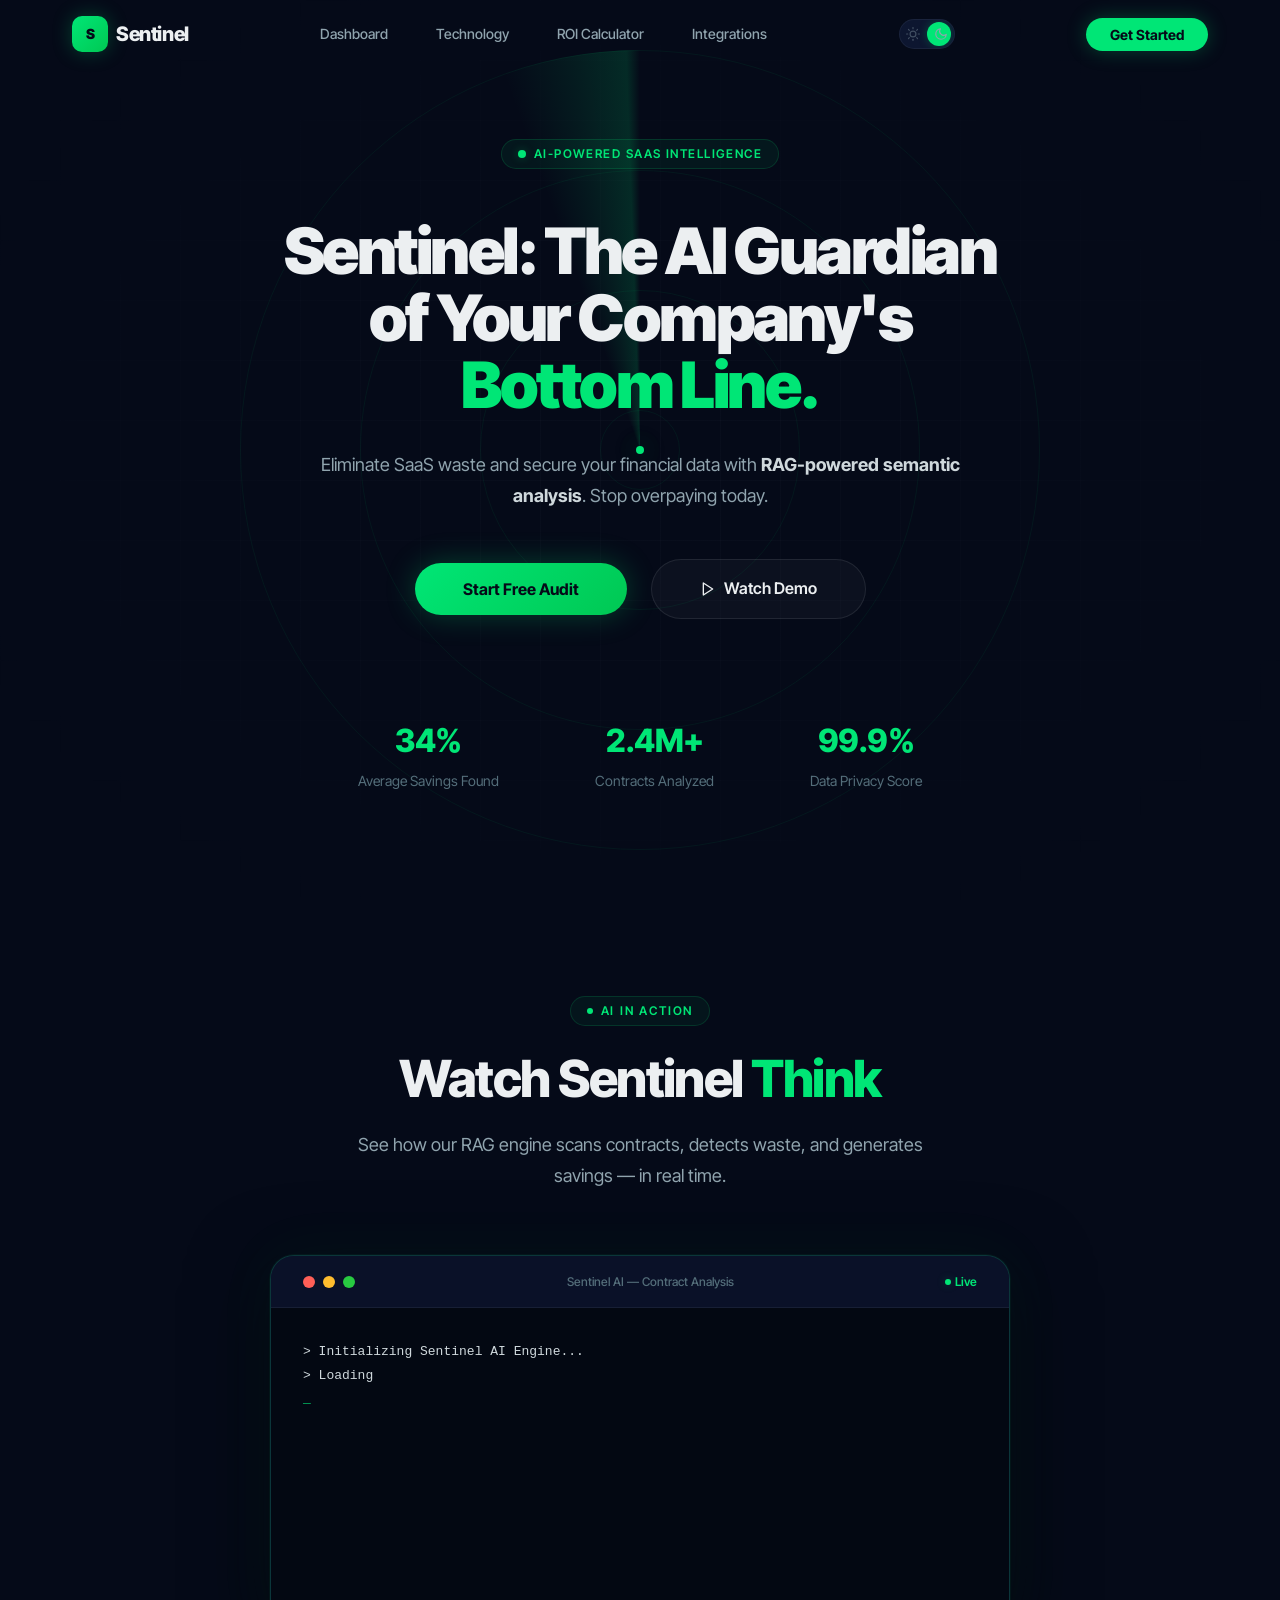
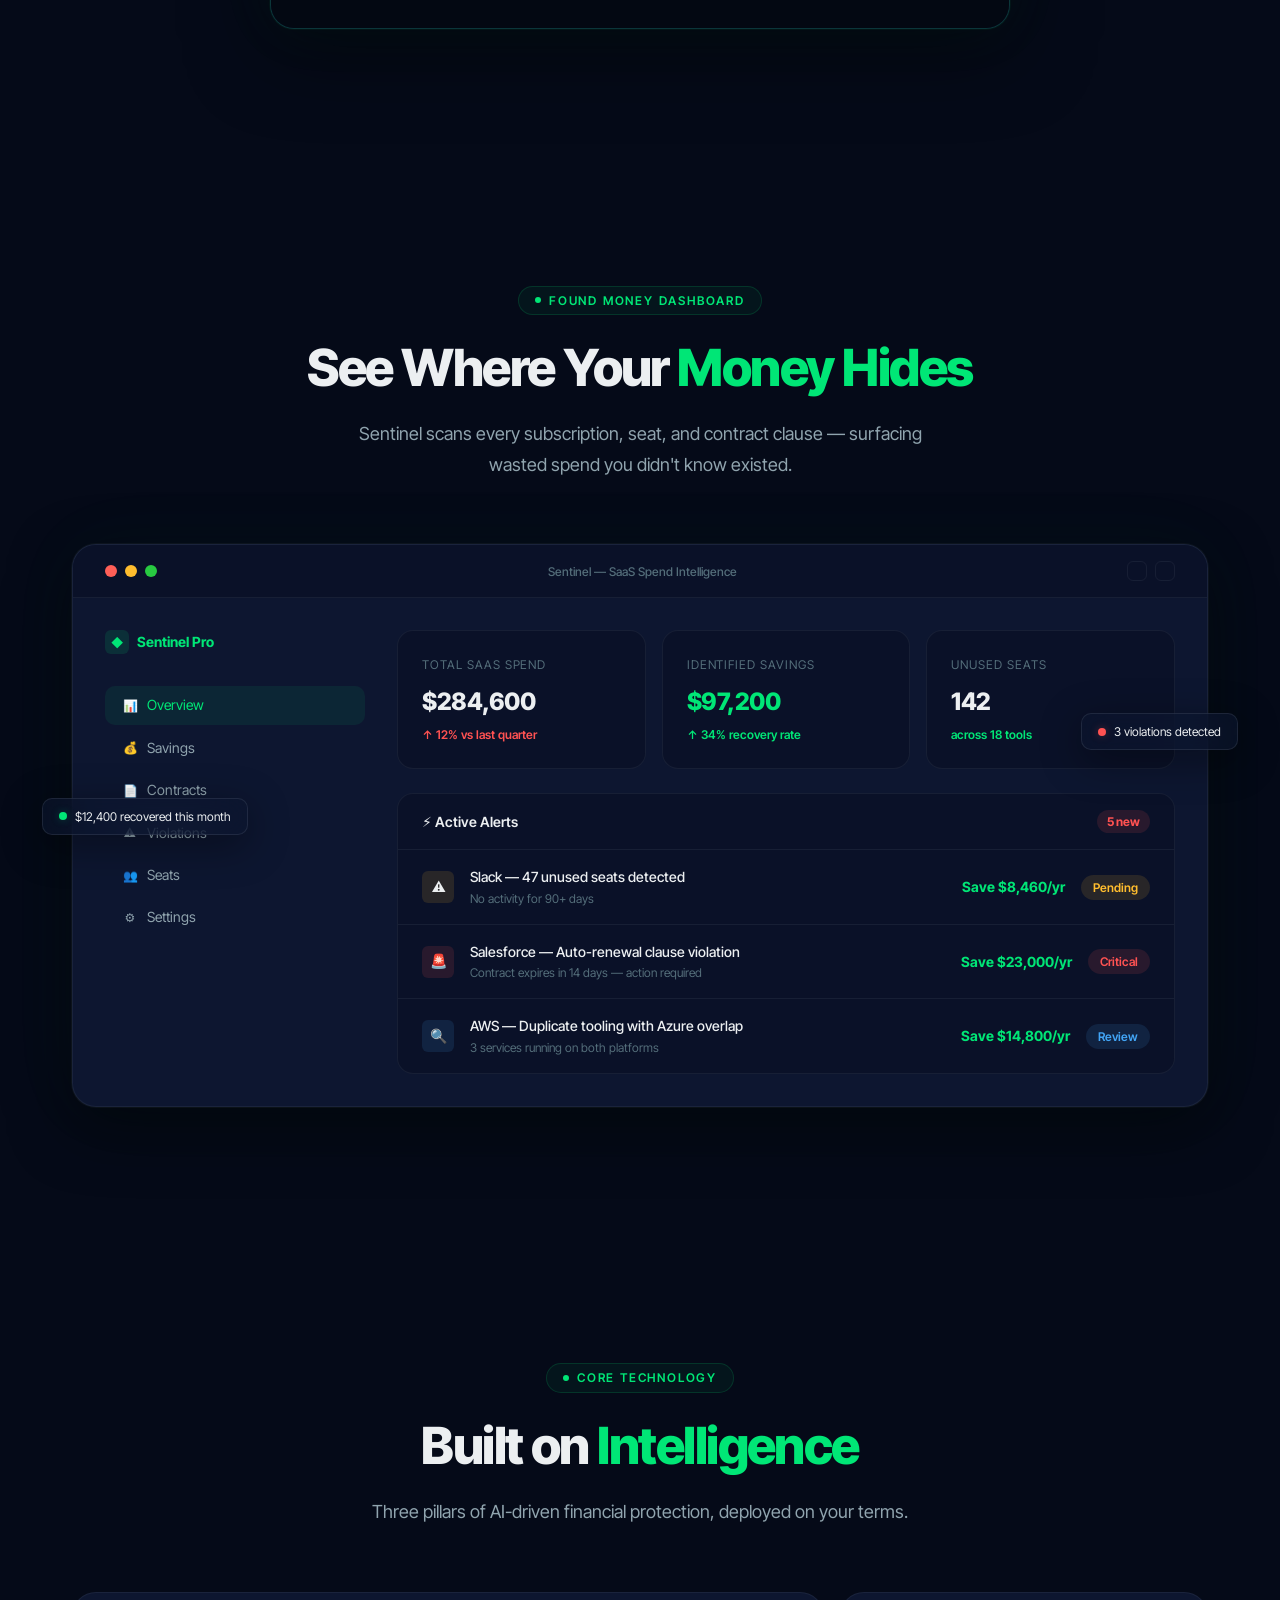
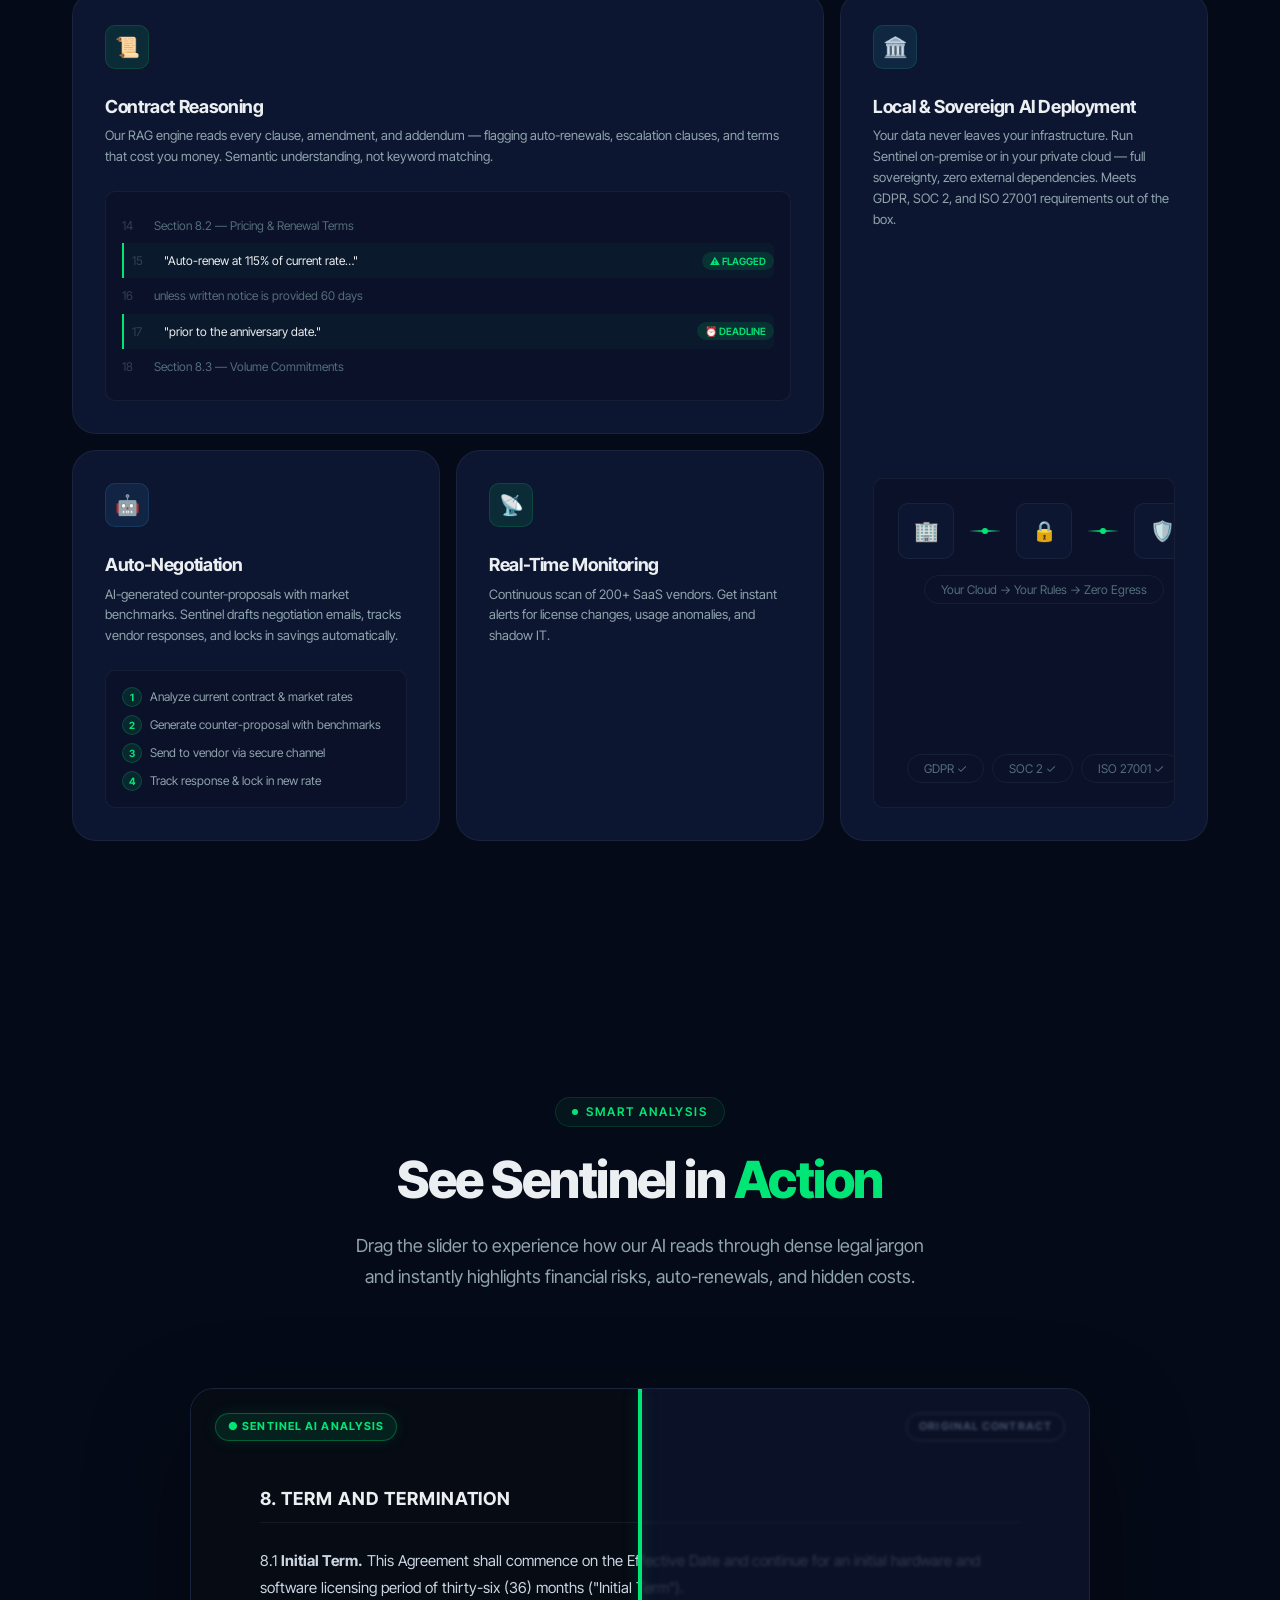
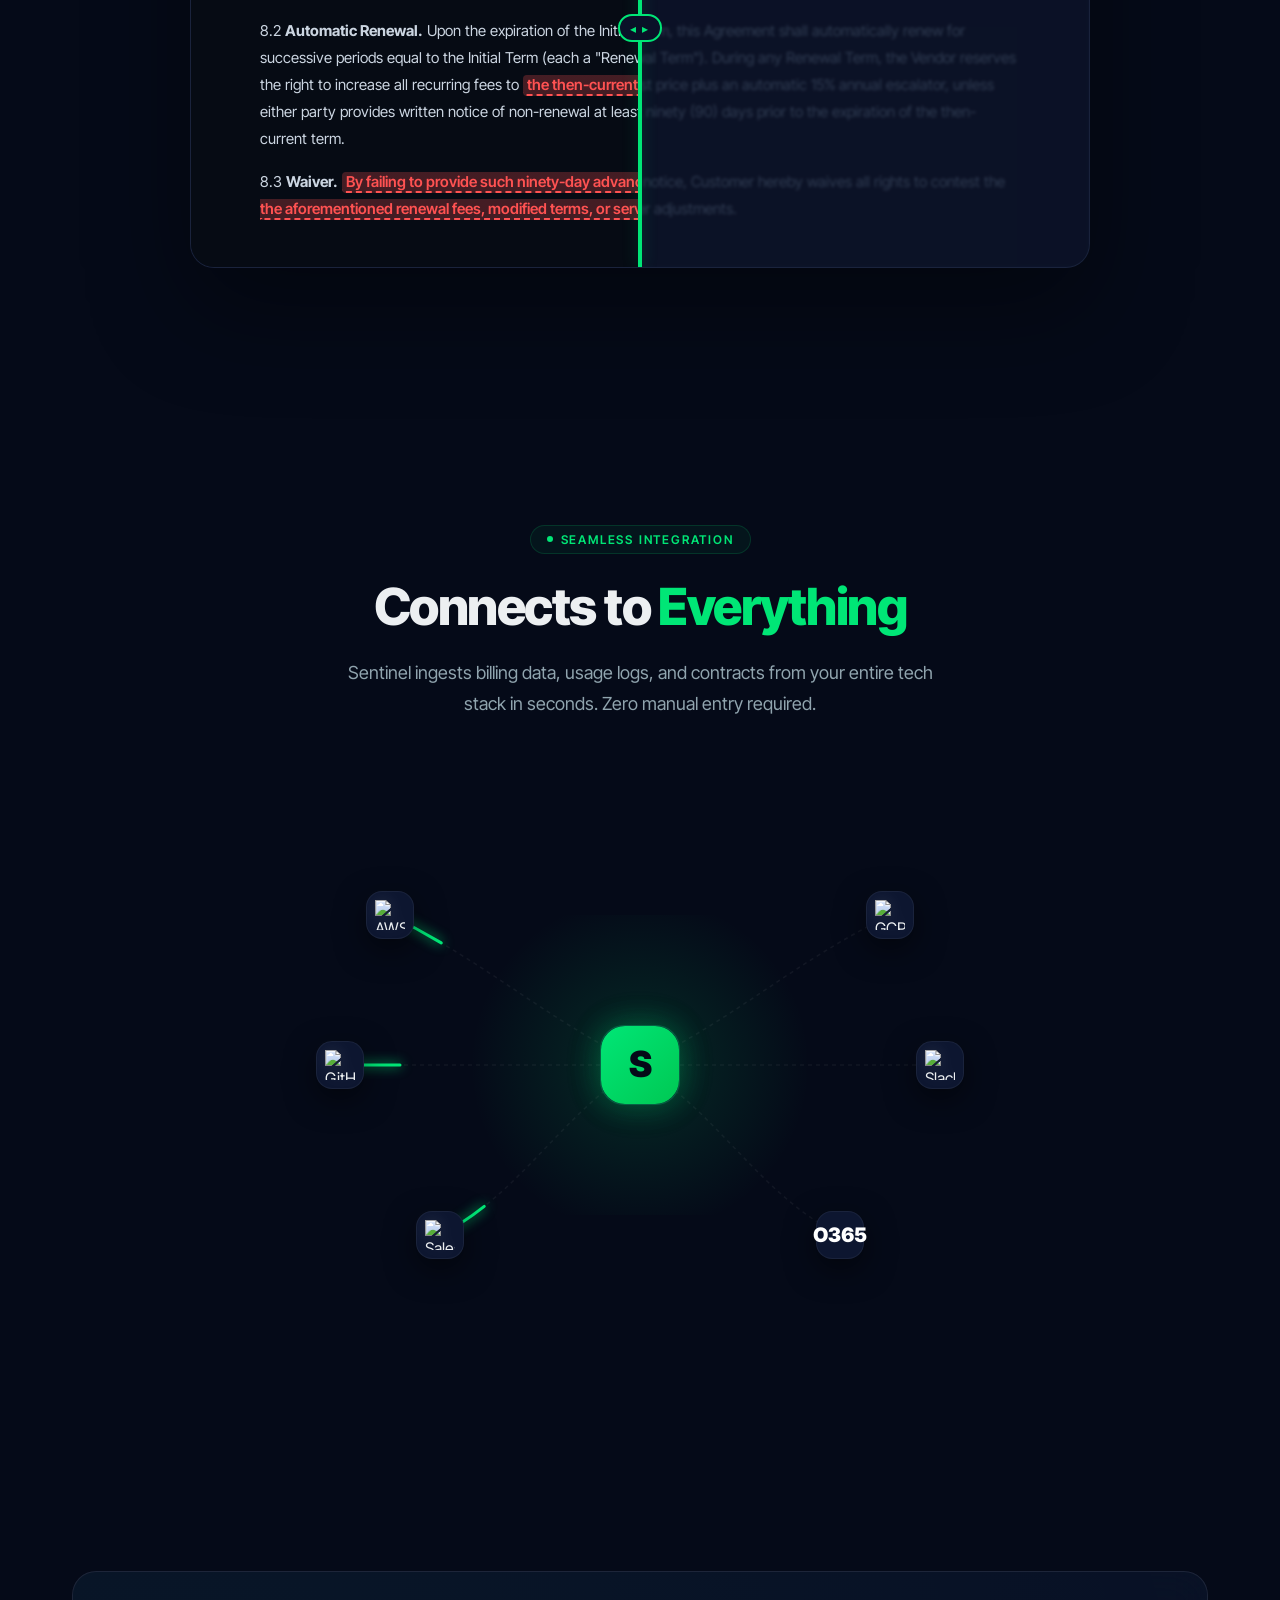
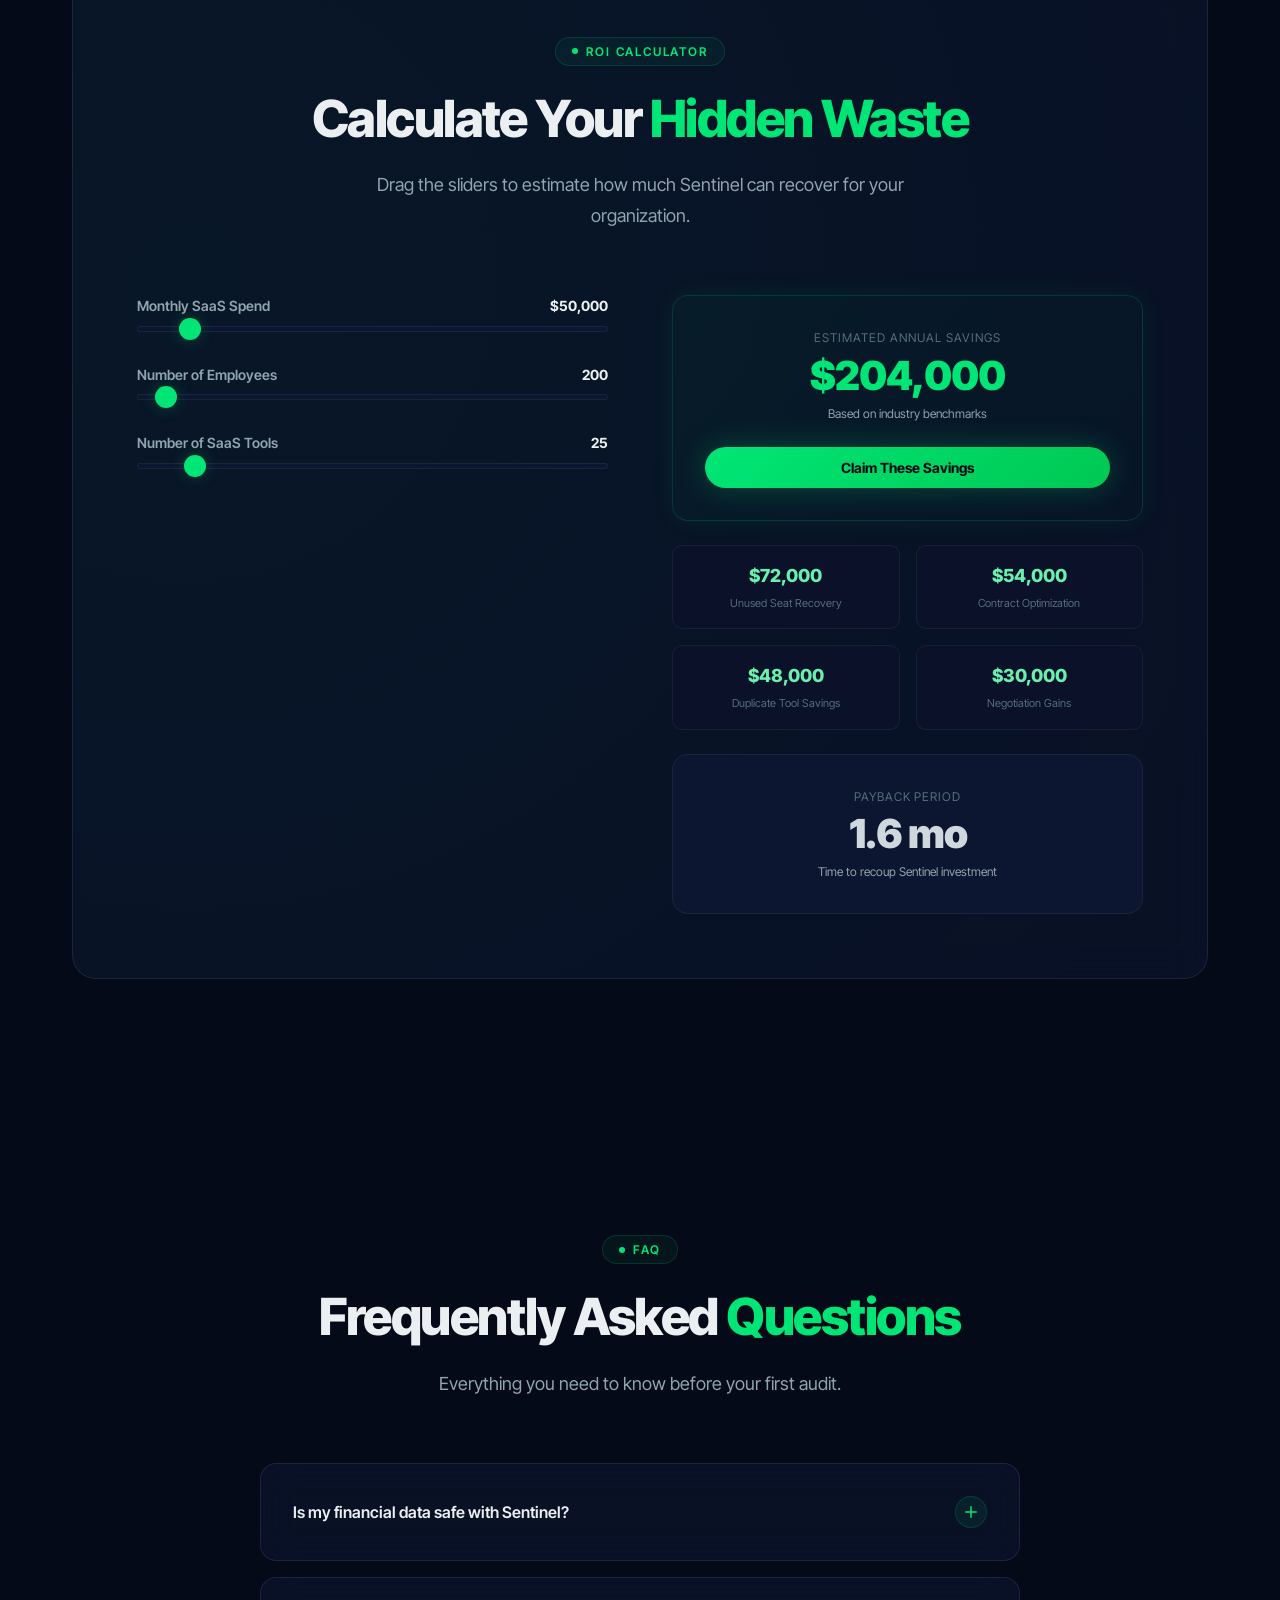
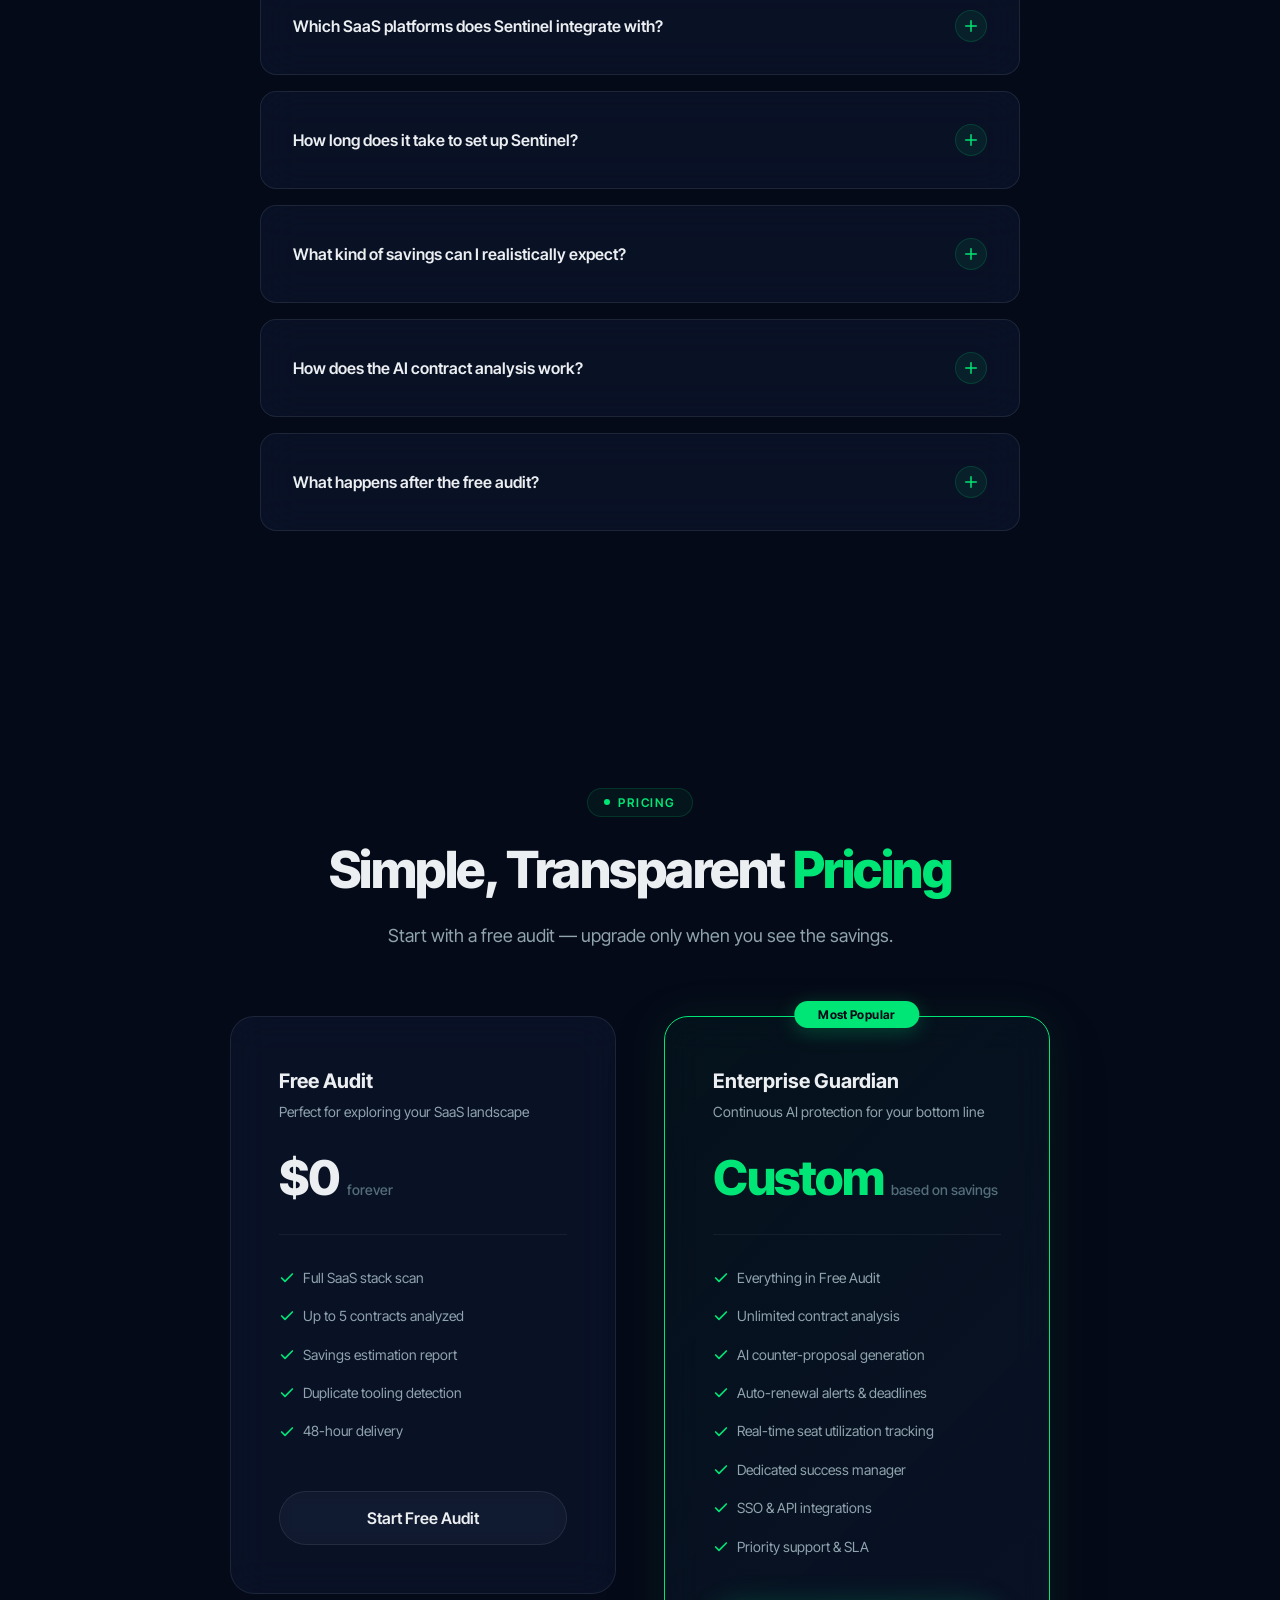
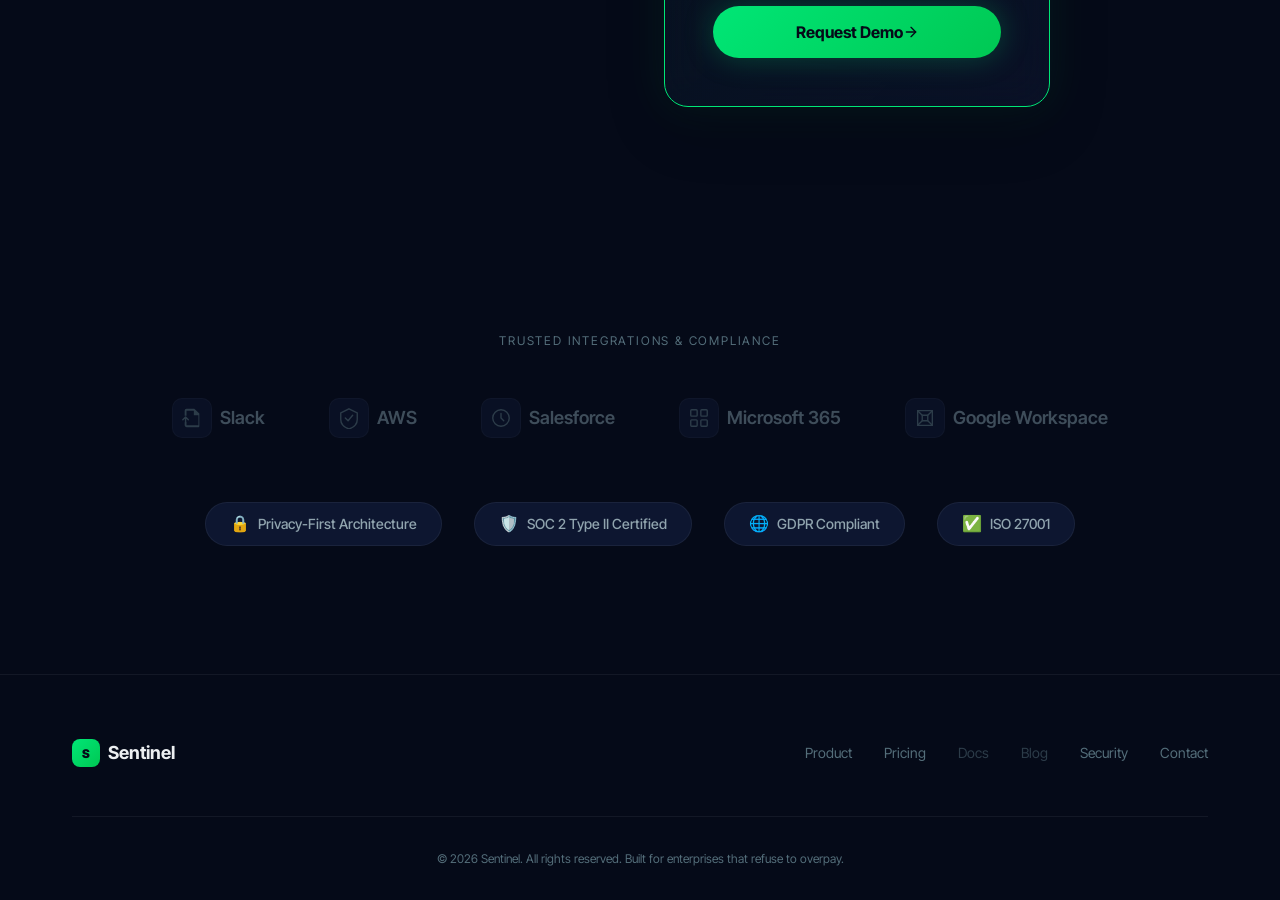
==== commit faaf1eef: "style: upgrade integration web data streams to shooting laser pulses" ====
--- a/public/index.html
+++ b/public/index.html
@@ -466,25 +466,13 @@
         <path id="path5" class="eco-path" d="M200,420 C280,380 320,300 400,250" />
         <path id="path6" class="eco-path" d="M600,420 C520,380 480,300 400,250" />
 
-        <!-- Animated Data Packets -->
-        <circle class="data-packet" r="4" fill="var(--emerald)">
-          <animateMotion dur="2.5s" repeatCount="indefinite" path="M150,100 C250,150 300,200 400,250" />
-        </circle>
-        <circle class="data-packet" r="3" fill="var(--emerald)">
-          <animateMotion dur="3s" repeatCount="indefinite" path="M650,100 C550,150 500,200 400,250" />
-        </circle>
-        <circle class="data-packet" r="3.5" fill="var(--emerald)">
-          <animateMotion dur="2.2s" repeatCount="indefinite" path="M100,250 C200,250 300,250 400,250" />
-        </circle>
-        <circle class="data-packet" r="3" fill="var(--cyan)">
-          <animateMotion dur="2.8s" repeatCount="indefinite" path="M700,250 C600,250 500,250 400,250" />
-        </circle>
-        <circle class="data-packet" r="4" fill="var(--emerald)">
-          <animateMotion dur="2.6s" repeatCount="indefinite" path="M200,420 C280,380 320,300 400,250" />
-        </circle>
-        <circle class="data-packet" r="3.5" fill="var(--cyan)">
-          <animateMotion dur="3.1s" repeatCount="indefinite" path="M600,420 C520,380 480,300 400,250" />
-        </circle>
+        <!-- Glowing Laser Data Streams -->
+        <path class="eco-laser laser-1" pathLength="100" d="M150,100 C250,150 300,200 400,250" />
+        <path class="eco-laser laser-2" pathLength="100" d="M650,100 C550,150 500,200 400,250" />
+        <path class="eco-laser laser-3" pathLength="100" d="M100,250 C200,250 300,250 400,250" />
+        <path class="eco-laser laser-4" pathLength="100" d="M700,250 C600,250 500,250 400,250" />
+        <path class="eco-laser laser-5" pathLength="100" d="M200,420 C280,380 320,300 400,250" />
+        <path class="eco-laser laser-6" pathLength="100" d="M600,420 C520,380 480,300 400,250" />
       </svg>
 
       <!-- Center Logo (Sentinel) -->
--- a/public/index.min.css
+++ b/public/index.min.css
@@ -1 +1 @@
-@import url(https://fonts.googleapis.com/css2?family=Inter+Tight:wght@300;400;500;600;700;800;900&display=swap);@keyframes pulse-radar{0%{box-shadow:0 0 0 0 rgba(0,230,118,.5),inset 0 0 10px rgba(0,230,118,.2)}70%{box-shadow:0 0 0 20px transparent,inset 0 0 10px rgba(0,230,118,.2)}to{box-shadow:0 0 0 0 transparent,inset 0 0 10px rgba(0,230,118,.2)}}@keyframes radar-spin{0%{transform:rotate(0deg)}to{transform:rotate(360deg)}}@keyframes pulse-dot{0%,to{opacity:1;transform:scale(1)}50%{opacity:.5;transform:scale(.7)}}@keyframes fade-in-up{0%{opacity:0;transform:translateY(30px)}to{opacity:1;transform:translateY(0)}}@keyframes float-annotation{0%,to{transform:translateY(0)}50%{transform:translateY(-8px)}}@keyframes particle-float{0%{opacity:0;transform:translateY(0) scale(0)}20%{opacity:.6;transform:translateY(-10px) scale(1)}80%{opacity:.3;transform:translateY(-50px) scale(.8)}to{opacity:0;transform:translateY(-80px) scale(0)}}@keyframes glow-pulse{0%,to{box-shadow:0 0 20px var(--emerald-glow)}50%{box-shadow:0 0 40px var(--emerald-glow),0 0 60px rgba(0,230,118,.1)}}@keyframes shimmer{0%{background-position:-200%0}to{background-position:200%0}}@keyframes scan-line{0%{top:-2px}to{top:100%}}@keyframes dashboard-float{0%,to{transform:translateY(0)}50%{transform:translateY(-12px)}}@keyframes glass-shimmer{0%{transform:translateX(-100%) skewX(-15deg);opacity:0}40%{opacity:1}to{transform:translateX(200%) skewX(-15deg);opacity:0}}@keyframes blink-cursor{0%,to{opacity:1}50%{opacity:0}}@keyframes term-line-in{0%{opacity:0;transform:translateY(4px)}to{opacity:1;transform:translateY(0)}}@keyframes faq-glow-pulse{0%,to{box-shadow:0 0 30px rgba(0,230,118,.08),0 0 60px rgba(0,230,118,.03)}50%{box-shadow:0 0 40px rgba(0,230,118,.12),0 0 80px rgba(0,230,118,.05)}}@keyframes report-fade-in{0%{opacity:0;transform:translateY(12px)}to{opacity:1;transform:translateY(0)}}:root{--bg-deep:#050A18;--bg-surface:#0A1128;--bg-card:#0D1630;--bg-card-hover:#111D3D;--silver:#B0BEC5;--silver-bright:#CFD8DC;--silver-dim:#78909C;--emerald:#00E676;--emerald-bright:#69F0AE;--emerald-dim:#00C853;--emerald-glow:rgba(0, 230, 118, 0.25);--accent-blue:#42A5F5;--accent-cyan:#26C6DA;--text-primary:#ECEFF1;--text-secondary:#90A4AE;--text-muted:#546E7A;--border-subtle:rgba(176, 190, 197, 0.08);--border-glow:rgba(0, 230, 118, 0.15);--glass-bg:rgba(13, 22, 48, 0.6);--glass-border:rgba(176, 190, 197, 0.12);--glass-blur:20px;--space-xs:0.25rem;--space-sm:0.5rem;--space-md:1rem;--space-lg:1.5rem;--space-xl:2rem;--space-2xl:3rem;--space-3xl:4rem;--space-4xl:6rem;--space-5xl:8rem;--text-xs:0.75rem;--text-sm:0.875rem;--text-base:1rem;--text-lg:1.125rem;--text-xl:1.25rem;--text-2xl:1.5rem;--text-3xl:2rem;--text-4xl:2.5rem;--text-5xl:3.25rem;--text-6xl:4rem;--radius-sm:6px;--radius-md:10px;--radius-lg:16px;--radius-xl:24px;--radius-full:9999px;--ease-smooth:cubic-bezier(0.25, 0.46, 0.45, 0.94);--ease-premium:cubic-bezier(0.22, 1, 0.36, 1);--ease-bounce:cubic-bezier(0.34, 1.56, 0.64, 1);--duration-fast:150ms;--duration-normal:300ms;--duration-premium:700ms;--duration-slow:600ms}[data-theme=light]{--bg-deep:#F4F6FA;--bg-surface:#FFFFFF;--bg-card:#FFFFFF;--bg-card-hover:#F0F2F7;--silver:#64748B;--silver-bright:#334155;--silver-dim:#94A3B8;--emerald:#059669;--emerald-bright:#10B981;--emerald-dim:#047857;--emerald-glow:rgba(5, 150, 105, 0.2);--accent-blue:#2563EB;--accent-cyan:#0891B2;--text-primary:#0F172A;--text-secondary:#475569;--text-muted:#94A3B8;--border-subtle:rgba(15, 23, 42, 0.08);--border-glow:rgba(5, 150, 105, 0.2);--glass-bg:rgba(255, 255, 255, 0.7);--glass-border:rgba(15, 23, 42, 0.08)}*,::after,::before{margin:0;padding:0;box-sizing:border-box;-webkit-tap-highlight-color:transparent}.cursor-dot{display:none}.cursor-ring{display:none;position:fixed;top:0;left:0;width:220px;height:220px;border-radius:50%;pointer-events:none;z-index:99999;will-change:transform;background:radial-gradient(circle,rgba(0,230,118,.1)0,rgba(0,230,118,.04) 35%,transparent 70%);filter:blur(2px);transition:opacity .4s ease,width .4s cubic-bezier(.22,1,.36,1),height .4s cubic-bezier(.22,1,.36,1)}@media (pointer:fine){.cursor-ring{display:block}}.cursor-ring.hover{width:280px;height:280px;background:radial-gradient(circle,rgba(0,230,118,.14)0,rgba(0,230,118,.06) 35%,transparent 70%)}.cursor-ring.hidden{opacity:0}html{scroll-behavior:smooth;-webkit-font-smoothing:antialiased;-moz-osx-font-smoothing:grayscale}body{font-family:"Inter Tight",system-ui,sans-serif;background:var(--bg-deep);line-height:1.6;overflow-x:hidden;transition:background .4s ease,color .4s ease}a{color:inherit;text-decoration:none}img{max-width:100%;display:block}button{cursor:pointer;border:0;background:0 0}button,input,select{font-family:inherit;color:inherit}.container{width:100%;max-width:1200px;margin:0 auto;padding:0 var(--space-xl)}.section-label{display:inline-flex;align-items:center;gap:var(--space-sm);font-size:var(--text-xs);font-weight:600;text-transform:uppercase;letter-spacing:.15em;color:var(--emerald);margin-bottom:var(--space-lg);padding:var(--space-xs) var(--space-md);border:1px solid var(--border-glow);border-radius:var(--radius-full);background:rgba(0,230,118,.05)}.section-label .dot{width:6px;height:6px;border-radius:50%;background:var(--emerald);animation:pulse-dot 2s ease-in-out infinite}.section-title{font-size:clamp(var(--text-3xl),4vw,var(--text-5xl));font-weight:800;line-height:1.1;letter-spacing:-.03em;color:var(--text-primary);margin-bottom:var(--space-lg)}.section-subtitle{font-size:var(--text-lg);color:var(--text-secondary);max-width:600px;line-height:1.7}.highlight{color:var(--emerald);position:relative}.highlight-silver{color:var(--silver-bright)}.reveal{opacity:0;transform:translateY(30px);transition:opacity var(--duration-premium) var(--ease-premium),transform var(--duration-premium) var(--ease-premium)}.reveal.visible{opacity:1;transform:translateY(0)}.reveal-delay-1{transition-delay:100ms}.reveal-delay-2{transition-delay:200ms}.reveal-delay-3{transition-delay:300ms}.reveal-delay-4{transition-delay:400ms}.nav{position:fixed;top:0;left:0;right:0;z-index:100;padding:var(--space-md)0;transition:background var(--duration-normal) var(--ease-smooth),backdrop-filter var(--duration-normal) var(--ease-smooth)}.nav.scrolled{background:rgba(5,10,24,.85);backdrop-filter:blur(20px);border-bottom:1px solid var(--border-subtle)}[data-theme=light] .nav.scrolled{background:rgba(255,255,255,.85)}.nav-inner{justify-content:space-between}.nav-inner,.nav-links,.nav-logo,.nav-logo .logo-icon{display:flex;align-items:center}.nav-logo{gap:var(--space-sm);font-size:var(--text-xl);font-weight:800;letter-spacing:-.02em}.nav-logo .logo-icon{width:36px;height:36px;border-radius:var(--radius-md);background:linear-gradient(135deg,var(--emerald),var(--emerald-dim));justify-content:center;color:var(--bg-deep);font-weight:900;box-shadow:0 0 20px var(--emerald-glow)}.nav-links{gap:var(--space-2xl);list-style:none}.nav-cta,.nav-links a,.nav-logo .logo-icon{font-size:var(--text-sm)}.nav-links a{font-weight:500;color:var(--text-secondary);transition:color var(--duration-fast);position:relative}.footer-links a:hover,.nav-links a:hover,body{color:var(--text-primary)}.nav-links a::after{content:"";position:absolute;bottom:-4px;left:0;width:0;height:2px;background:var(--emerald);transition:width var(--duration-normal) var(--ease-smooth)}.nav-links a:hover::after{width:100%}.nav-cta{padding:var(--space-sm) var(--space-lg);background:var(--emerald);color:var(--bg-deep);font-weight:700;border-radius:var(--radius-full);transition:all var(--duration-normal) var(--ease-smooth);box-shadow:0 0 20px var(--emerald-glow)}.nav-cta:hover{transform:translateY(-2px);box-shadow:0 4px 30px var(--emerald-glow)}.nav-toggle{display:none;flex-direction:column;gap:5px;width:28px;cursor:pointer}.nav-toggle span{width:100%;height:2px;background:var(--text-primary);border-radius:2px;transition:all var(--duration-normal)}.theme-toggle,.theme-toggle-track{position:relative;display:flex;align-items:center}.theme-toggle{background:0 0;border:0;cursor:pointer;padding:0}.theme-toggle-track{width:56px;height:30px;background:var(--bg-card);border:1px solid var(--border-subtle);border-radius:var(--radius-full);justify-content:space-between;padding:0 6px;transition:all .4s ease;overflow:hidden}.theme-toggle-track:hover{border-color:var(--emerald);box-shadow:0 0 12px var(--emerald-glow)}.theme-toggle-icon{display:flex;align-items:center;justify-content:center;z-index:1;transition:opacity .3s ease,transform .3s ease;color:var(--text-secondary)}.theme-toggle-icon.sun{opacity:.4}.theme-toggle-icon.moon,[data-theme=light] .theme-toggle-icon.sun{opacity:1}[data-theme=light] .theme-toggle-icon.moon{opacity:.4}.theme-toggle-thumb{position:absolute;right:3px;width:24px;height:24px;border-radius:50%;background:var(--emerald);box-shadow:0 0 10px var(--emerald-glow);transition:all .4s cubic-bezier(.34,1.56,.64,1)}[data-theme=light] .theme-toggle-thumb{right:calc(100% - 27px)}.bento-card,.dash-alerts,.dash-card,.dash-nav-item,.dash-titlebar,.dashboard-frame,.footer,.nav,.roi-mini-stat,.roi-result-card,.roi-wrapper,.section-label,.server-node,.sovereign-label,.trust-badge,.trust-logo .logo-glyph{transition:background .4s ease,border-color .4s ease,color .4s ease,box-shadow .4s ease}[data-theme=light] .dashboard-frame{box-shadow:0 0 0 1px rgba(0,0,0,.04),0 20px 60px rgba(0,0,0,.08),0 0 0 transparent}[data-theme=light] .bento-card:hover{box-shadow:0 20px 60px rgba(0,0,0,.08)}[data-theme=light] .btn-primary,[data-theme=light] .nav-cta{color:#fff}[data-theme=light] .hero-grid-overlay{background-image:linear-gradient(rgba(0,0,0,.03) 1px,transparent 1px),linear-gradient(90deg,rgba(0,0,0,.03) 1px,transparent 1px)}[data-theme=light] .radar-ring{border-color:rgba(5,150,105,.08)}[data-theme=light] .radar-sweep{background:conic-gradient(from 0deg,transparent 0deg,transparent 340deg,rgba(5,150,105,.06) 350deg,rgba(5,150,105,.12) 358deg,transparent 360deg)}[data-theme=light] .dash-alert-row:hover{background:rgba(0,0,0,.02)}[data-theme=light] .btn-secondary{background:rgba(0,0,0,.03)}[data-theme=light] .btn-secondary:hover{background:rgba(0,0,0,.06)}[data-theme=light] .clause-line.flagged{background:rgba(5,150,105,.06)}.hero{position:relative;min-height:100vh;display:flex;align-items:center;padding:var(--space-5xl)0 var(--space-4xl);overflow:hidden}.hero-radar,.radar-ring{position:absolute;border-radius:50%}.hero-radar{top:50%;left:50%;transform:translate(-50%,-50%);width:800px;height:800px;pointer-events:none;z-index:0}.radar-ring{border:1px solid rgba(0,230,118,.06)}.radar-ring:nth-child(1){inset:0}.radar-ring:nth-child(2){inset:15%}.radar-ring:nth-child(3){inset:30%}.radar-ring:nth-child(4){inset:45%}.radar-center-dot,.radar-sweep{position:absolute;border-radius:50%}.radar-sweep{inset:0;background:conic-gradient(from 0deg,transparent 0deg,transparent 340deg,rgba(0,230,118,.08) 350deg,rgba(0,230,118,.15) 358deg,transparent 360deg);animation:radar-spin 4s linear infinite}.radar-center-dot{top:50%;left:50%;width:8px;height:8px;background:var(--emerald);transform:translate(-50%,-50%);box-shadow:0 0 20px var(--emerald-glow),0 0 40px var(--emerald-glow)}.hero-grid-overlay{background-image:linear-gradient(rgba(176,190,197,.03) 1px,transparent 1px),linear-gradient(90deg,rgba(176,190,197,.03) 1px,transparent 1px);background-size:60px 60px;mask-image:radial-gradient(ellipse 60% 60%at 50% 50%,#000,transparent);-webkit-mask-image:radial-gradient(ellipse 60% 60%at 50% 50%,#000,transparent)}.hero-grid-overlay,.hero-particles{position:absolute;inset:0;pointer-events:none;z-index:0}.particle{position:absolute;width:3px;height:3px;background:var(--emerald);border-radius:50%;opacity:0;animation:particle-float 6s ease-in-out infinite}.particle:nth-child(1){left:15%;top:30%;animation-delay:0s}.particle:nth-child(2){left:75%;top:20%;animation-delay:1s}.particle:nth-child(3){left:40%;top:60%;animation-delay:2s}.particle:nth-child(4){left:85%;top:50%;animation-delay:3s}.particle:nth-child(5){left:25%;top:70%;animation-delay:4s}.particle:nth-child(6){left:60%;top:80%;animation-delay:5s}.particle:nth-child(7){left:10%;top:50%;animation-delay:1.5s}.particle:nth-child(8){left:90%;top:35%;animation-delay:3.5s}.hero-content{position:relative;z-index:1;text-align:center;max-width:900px;margin:0 auto}.hero-badge{display:inline-flex;align-items:center;gap:var(--space-sm);padding:var(--space-xs) var(--space-md);background:rgba(0,230,118,.06);border:1px solid var(--border-glow);border-radius:var(--radius-full);font-size:var(--text-xs);font-weight:600;color:var(--emerald);text-transform:uppercase;letter-spacing:.12em;margin-bottom:var(--space-2xl);animation:fade-in-up .8s var(--ease-smooth) both}.hero-badge .badge-pulse{width:8px;height:8px;border-radius:50%;background:var(--emerald);animation:pulse-dot 2s ease-in-out infinite;box-shadow:0 0 8px var(--emerald-glow)}.hero h1{font-size:clamp(var(--text-4xl),5.5vw,var(--text-6xl));font-weight:900;line-height:1.05;letter-spacing:-.04em;margin-bottom:var(--space-xl);animation:fade-in-up .8s var(--ease-smooth) .15s both}.hero h1 .line{display:block}.hero-sub{font-size:clamp(var(--text-base),1.8vw,var(--text-lg));color:var(--text-secondary);max-width:680px;margin:0 auto var(--space-2xl);line-height:1.7;animation:fade-in-up .8s var(--ease-smooth) .3s both}.hero-actions{display:flex;align-items:center;justify-content:center;gap:var(--space-lg);animation:fade-in-up .8s var(--ease-smooth) .45s both;flex-wrap:wrap}.btn-primary{padding:var(--space-md) var(--space-2xl);background:linear-gradient(135deg,var(--emerald),var(--emerald-dim));color:var(--bg-deep);font-weight:700;font-size:var(--text-base);border-radius:var(--radius-full);transition:all var(--duration-normal) var(--ease-smooth);box-shadow:0 0 30px var(--emerald-glow);position:relative;overflow:hidden;text-align:center;align-items:center}.btn-primary::before{content:"";position:absolute;inset:0;background:linear-gradient(135deg,transparent,rgba(255,255,255,.2),transparent);transform:translateX(-100%);transition:transform .5s}.btn-primary:hover{transform:translateY(-3px);box-shadow:0 6px 40px var(--emerald-glow),0 0 60px rgba(0,230,118,.15)}.btn-primary:hover::before{transform:translateX(100%)}.btn-primary,.btn-secondary,.hero-stats{display:flex;justify-content:center}.btn-secondary{padding:var(--space-md) var(--space-2xl);border:1px solid var(--glass-border);color:var(--text-primary);font-weight:600;font-size:var(--text-base);border-radius:var(--radius-full);transition:all var(--duration-normal) var(--ease-smooth);backdrop-filter:blur(8px);background:rgba(255,255,255,.03);align-items:center;gap:var(--space-sm);text-align:center}.btn-secondary:hover{border-color:var(--silver-dim);background:rgba(255,255,255,.06);transform:translateY(-2px)}.hero-stats{gap:var(--space-4xl);margin-top:var(--space-4xl);animation:fade-in-up .8s var(--ease-smooth) .6s both}.dashboard-section .container,.hero-stat{text-align:center}.hero-stat-value{font-size:var(--text-3xl);font-weight:800;color:var(--emerald);letter-spacing:-.02em}.hero-stat-label{font-size:var(--text-sm);color:var(--text-muted);margin-top:var(--space-xs)}.dashboard-section{padding:var(--space-5xl)0;position:relative}.dashboard-mockup{margin-top:var(--space-3xl);position:relative;animation:dashboard-float 6s ease-in-out infinite}.dashboard-frame{background:var(--bg-card);border:1px solid var(--border-subtle);border-radius:var(--radius-xl);overflow:hidden;box-shadow:0 0 0 1px rgba(176,190,197,.05),0 20px 60px rgba(0,0,0,.5),0 0 80px rgba(0,230,118,.04);position:relative}.dash-titlebar{display:flex;align-items:center;justify-content:space-between;padding:var(--space-md) var(--space-xl);background:var(--bg-surface);border-bottom:1px solid var(--border-subtle)}.dash-dots{display:flex;gap:8px}.dash-dots span{width:12px;height:12px;border-radius:50%}.dash-dots span:nth-child(1){background:#ff5f57}.dash-dots span:nth-child(2){background:#ffbd2e}.dash-dots span:nth-child(3){background:#28ca41}.dash-titlebar-text{font-size:var(--text-xs);color:var(--text-muted);font-weight:500}.dash-titlebar-actions{display:flex;gap:var(--space-sm)}.dash-titlebar-actions span{width:20px;height:20px;border:1px solid var(--border-subtle);border-radius:var(--radius-sm)}.dash-content{padding:var(--space-xl);display:grid;grid-template-columns:260px 1fr;gap:var(--space-xl);min-height:440px}.dash-sidebar{text-align:left}.dash-nav-item,.dash-sidebar-header{display:flex;align-items:center;gap:var(--space-sm);font-size:var(--text-sm)}.dash-sidebar-header{font-weight:700;margin-bottom:var(--space-xl);color:var(--emerald)}.dash-sidebar-header .icon{width:24px;height:24px;background:rgba(0,230,118,.12);border-radius:var(--radius-sm);display:flex;align-items:center;justify-content:center;font-size:12px}.dash-nav-item{padding:var(--space-sm) var(--space-md);border-radius:var(--radius-md);color:var(--text-secondary);margin-bottom:4px;transition:all var(--duration-fast)}.dash-nav-item.active{background:rgba(0,230,118,.08);color:var(--emerald)}.dash-nav-item .nav-icon{width:18px;text-align:center;font-size:12px}.dash-main{display:flex;flex-direction:column;gap:var(--space-lg);text-align:left}.dash-top-cards{display:grid;grid-template-columns:repeat(3,1fr);gap:var(--space-md)}.dash-card{background:var(--bg-surface);border:1px solid var(--border-subtle);border-radius:var(--radius-lg);padding:var(--space-lg);position:relative;overflow:hidden}.dash-card-label{font-size:var(--text-xs);color:var(--text-muted);text-transform:uppercase;letter-spacing:.08em;margin-bottom:var(--space-sm)}.dash-card-value{font-size:var(--text-2xl);font-weight:800;letter-spacing:-.02em}.dash-card-change,.dash-card-value.savings{color:var(--emerald)}.dash-card-change{font-size:var(--text-xs);margin-top:var(--space-xs);font-weight:600}.dash-card-change.negative{color:#ff5252}.dash-card .sparkline{position:absolute;bottom:0;right:0;width:60%;height:40px;opacity:.3}.dash-alerts{background:var(--bg-surface);border:1px solid var(--border-subtle);border-radius:var(--radius-lg);overflow:hidden}.dash-alert-header{display:flex;align-items:center;justify-content:space-between;padding:var(--space-md) var(--space-lg);border-bottom:1px solid var(--border-subtle);font-size:var(--text-sm);font-weight:600}.dash-alert-count{background:rgba(255,82,82,.12);color:#ff5252;font-size:var(--text-xs);padding:2px 10px;border-radius:var(--radius-full);font-weight:700}.dash-alert-row{display:grid;grid-template-columns:auto 1fr auto auto;gap:var(--space-md);align-items:center;padding:var(--space-md) var(--space-lg);border-bottom:1px solid var(--border-subtle);font-size:var(--text-sm);transition:background var(--duration-fast)}.dash-alert-row:last-child{border-bottom:none}.dash-alert-row:hover{background:rgba(255,255,255,.02);box-shadow:inset 3px 0 0 var(--emerald),0 0 20px rgba(0,230,118,.05)}.alert-icon{width:32px;height:32px;border-radius:var(--radius-sm);display:flex;align-items:center;justify-content:center;font-size:14px}.alert-icon.warning{background:rgba(255,189,46,.12)}.alert-icon.danger{background:rgba(255,82,82,.12)}.alert-icon.info{background:rgba(66,165,245,.12)}.alert-text-primary{font-weight:500}.alert-text-secondary{font-size:var(--text-xs);color:var(--text-muted)}.alert-savings{color:var(--emerald);font-weight:700;font-size:var(--text-sm)}.alert-status,.clause-line.flagged .tag{border-radius:var(--radius-full);font-weight:600}.alert-status{padding:3px 12px;font-size:var(--text-xs)}.alert-status.pending{background:rgba(255,189,46,.12);color:#ffbd2e}.alert-status.critical{background:rgba(255,82,82,.12);color:#ff5252}.alert-status.review{background:rgba(66,165,245,.12);color:var(--accent-blue)}.dash-annotation{position:absolute;background:var(--glass-bg);backdrop-filter:blur(16px);border:1px solid var(--glass-border);border-radius:var(--radius-md);padding:var(--space-sm) var(--space-md);font-size:var(--text-xs);color:var(--text-primary);display:flex;align-items:center;gap:var(--space-sm);box-shadow:0 10px 40px rgba(0,0,0,.4);animation:float-annotation 3s ease-in-out infinite;z-index:2}.dash-annotation.left{left:-30px;top:45%;animation-delay:0s}.dash-annotation.right{right:-30px;top:30%;animation-delay:1.5s}.annotation-dot{width:8px;height:8px;border-radius:50%;flex-shrink:0}.annotation-dot.green{background:var(--emerald);box-shadow:0 0 8px var(--emerald-glow)}.annotation-dot.red{background:#ff5252;box-shadow:0 0 8px rgba(255,82,82,.3)}.tech-section{padding:var(--space-5xl)0;position:relative}.tech-section .section-header{text-align:center;margin-bottom:var(--space-3xl)}.bento-grid{display:grid;grid-template-columns:repeat(3,1fr);grid-template-rows:auto auto;gap:var(--space-md)}.bento-card{background:var(--bg-card);border:1px solid var(--border-subtle);border-radius:var(--radius-xl);padding:var(--space-xl);position:relative;overflow:hidden;transition:all var(--duration-normal) var(--ease-smooth);display:flex;flex-direction:column}.bento-card::before{content:"";position:absolute;inset:0;border-radius:var(--radius-xl);padding:1px;background:linear-gradient(135deg,transparent 40%,var(--emerald-glow));-webkit-mask:linear-gradient(#fff 0 0) content-box,linear-gradient(#fff 0 0);mask:linear-gradient(#fff 0 0) content-box,linear-gradient(#fff 0 0);-webkit-mask-composite:xor;mask-composite:exclude;opacity:0;transition:opacity var(--duration-normal);pointer-events:none}.bento-card:hover{transform:translateY(-4px);background:var(--bg-card-hover);box-shadow:0 20px 60px rgba(0,0,0,.3)}.bento-card:hover::before{opacity:1}.bento-card.primary{grid-column:span 2;grid-row:span 1}.bento-card.featured{grid-row:span 2}.bento-icon,.bento-visual{border-radius:var(--radius-md)}.bento-icon{width:44px;height:44px;display:flex;align-items:center;justify-content:center;font-size:20px;margin-bottom:var(--space-lg);position:relative}.bento-icon.emerald{background:rgba(0,230,118,.1);border:1px solid rgba(0,230,118,.15);color:var(--emerald)}.bento-icon.blue{background:rgba(66,165,245,.1);border:1px solid rgba(66,165,245,.15);color:var(--accent-blue)}.bento-icon.cyan{background:rgba(38,198,218,.1);border:1px solid rgba(38,198,218,.15);color:var(--accent-cyan)}.bento-card h3{font-size:var(--text-lg);font-weight:700;letter-spacing:-.02em;margin-bottom:var(--space-xs)}.bento-card p{font-size:13px;color:var(--text-secondary);line-height:1.6;flex:1}.bento-visual{margin-top:var(--space-lg);overflow:hidden;background:var(--bg-surface);border:1px solid var(--border-subtle)}.contract-visual{padding:var(--space-md)}.clause-line,.negotiate-visual{display:flex;gap:var(--space-sm)}.clause-line{align-items:center;padding:var(--space-sm)0;font-size:var(--text-xs);font-family:"Inter Tight",monospace;color:var(--text-muted)}.clause-line .line-num{color:var(--text-muted);min-width:24px;opacity:.5}.clause-line.flagged{color:var(--text-primary);background:rgba(0,230,118,.04);border-left:2px solid var(--emerald);padding-left:var(--space-sm);margin-left:-var(--space-sm);border-radius:0 var(--radius-sm) var(--radius-sm)0}.clause-line.flagged .tag{margin-left:auto;font-size:10px;padding:1px 8px;background:rgba(0,230,118,.12);color:var(--emerald)}.negotiate-visual{padding:var(--space-md);flex-direction:column}.negotiate-step{display:flex;align-items:center;gap:var(--space-sm);font-size:var(--text-xs);color:var(--text-secondary)}.negotiate-step .step-num{width:20px;height:20px;border-radius:50%;background:rgba(0,230,118,.1);border:1px solid rgba(0,230,118,.2);display:flex;align-items:center;justify-content:center;font-size:10px;font-weight:700;color:var(--emerald);flex-shrink:0}.negotiate-step .step-arrow{color:var(--text-muted);font-size:10px}.sovereign-visual{padding:var(--space-lg);flex-direction:column;gap:var(--space-md);flex:1}.server-node,.server-nodes,.sovereign-visual{display:flex;align-items:center}.server-nodes{gap:var(--space-md)}.server-node{width:56px;height:56px;border-radius:var(--radius-md);border:1px solid var(--border-subtle);background:var(--bg-card);justify-content:center;font-size:20px;position:relative}.node-connector{width:30px;height:2px;background:linear-gradient(90deg,var(--border-subtle),var(--emerald),var(--border-subtle));position:relative}.node-connector::after{content:"";position:absolute;width:6px;height:6px;background:var(--emerald);border-radius:50%;top:-2px;left:50%;transform:translateX(-50%);animation:pulse-dot 1.5s ease-in-out infinite}.sovereign-label{font-size:var(--text-xs);color:var(--text-muted);text-align:center;padding:var(--space-xs) var(--space-md);border:1px solid var(--border-subtle);border-radius:var(--radius-full)}.slider-section{padding:var(--space-5xl)0;position:relative}.contract-slider-wrapper{max-width:900px;margin:0 auto;position:relative}.contract-slider-container{position:relative;width:100%;background:var(--bg-card);border:1px solid var(--border-subtle);border-radius:var(--radius-xl);overflow:hidden;min-height:480px;box-shadow:0 40px 100px rgba(0,0,0,.4);user-select:none}.contract-layer{position:absolute;top:0;left:0;bottom:0;width:100%;padding:var(--space-2xl) var(--space-3xl);overflow:hidden}.contract-layer.before-layer{background:#0b1020;filter:blur(1.5px);opacity:.6}.contract-layer.after-layer{background:#060b14;clip-path:polygon(0 0,50%0,50% 100%,0 100%);z-index:2;border-right:1px solid rgba(0,230,118,.5)}.layer-label{position:absolute;top:var(--space-lg);font-size:11px;text-transform:uppercase;letter-spacing:.1em;font-weight:700;padding:4px 12px;border-radius:var(--radius-full);z-index:3}.before-label{right:var(--space-lg);color:#64748b;border:1px solid #334155;background:rgba(11,16,32,.8)}.after-label{left:var(--space-lg);color:var(--emerald);border:1px solid rgba(0,230,118,.3);background:rgba(0,230,118,.1);box-shadow:0 0 15px rgba(0,230,118,.1)}.contract-text-body{width:100%;max-width:760px;margin:0 auto;margin-top:var(--space-2xl);pointer-events:auto}.contract-text-body h3{font-family:var(--font-primary);font-size:var(--text-lg);margin-bottom:var(--space-lg);border-bottom:1px solid var(--border-subtle);padding-bottom:var(--space-sm);letter-spacing:.05em;text-transform:uppercase}.before-layer .contract-text-body h3{color:#475569;border-bottom-color:#1e293b}.contract-text-body p{font-size:15px;line-height:1.8;margin-bottom:var(--space-md);font-family:"Inter Tight",var(--font-primary)}.before-layer .contract-text-body p{color:#475569}.after-layer .contract-text-body p{color:#cbd5e1}.ai-highlight{position:relative;font-weight:600;cursor:help;padding:0 4px;border-radius:4px;transition:background-position .8s cubic-bezier(.22,1,.36,1),background-color .2s ease;white-space:normal;background-size:200% 100%;background-position:100%0}.ai-highlight.danger{background-image:linear-gradient(90deg,rgba(255,82,82,.25) 50%,transparent 50%);color:#ff5252;border-bottom:2px dashed #ff5252}.ai-highlight.warning{background-image:linear-gradient(90deg,rgba(255,171,0,.25) 50%,transparent 50%);color:#ffab00;border-bottom:2px dashed #ffab00}.contract-slider-container.is-scanned .ai-highlight{background-position:0 0}.ai-highlight:hover{background:rgba(255,255,255,.1)}.ai-highlight::after,.slider-handle::before{position:absolute;left:50%;background:var(--bg-surface)}.ai-highlight::after{content:attr(data-tooltip);bottom:100%;transform:translateX(-50%) translateY(-10px);color:var(--text-primary);font-size:11px;font-weight:600;font-family:var(--font-primary);padding:6px 12px;border-radius:var(--radius-sm);border:1px solid var(--border-subtle);white-space:nowrap;opacity:0;visibility:hidden;transition:all .2s ease;z-index:100;box-shadow:0 10px 20px rgba(0,0,0,.5);pointer-events:none}.ai-highlight:hover::after{opacity:1;visibility:visible;transform:translateX(-50%) translateY(-4px)}.slider-handle{position:absolute;top:0;bottom:0;left:50%;transform:translateX(-50%);width:4px;background:var(--emerald);z-index:4;cursor:ew-resize;box-shadow:0 0 15px var(--emerald-glow)}.slider-handle::before{content:"◂ ▸";top:50%;transform:translate(-50%,-50%);width:44px;height:28px;border:2px solid var(--emerald);color:var(--emerald);border-radius:var(--radius-full);display:flex;align-items:center;justify-content:center;font-size:12px;font-weight:900;letter-spacing:2px;animation:pulse-radar 2s infinite}.slider-handle .handle-arrow{display:none}.ecosystem-section{padding:var(--space-5xl)0;position:relative;overflow:hidden}.ecosystem-web{position:relative;width:100%;max-width:800px;aspect-ratio:800/500;margin:0 auto}.eco-glow,.roi-wrapper::before{position:absolute;pointer-events:none}.eco-glow{top:50%;left:50%;transform:translate(-50%,-50%);width:60%;height:60%;background:radial-gradient(circle,rgba(0,230,118,.15)0,transparent 60%);z-index:0}.eco-lines{position:absolute;top:0;left:0;width:100%;height:100%;z-index:1}.eco-path{fill:none;stroke:rgba(255,255,255,.05);stroke-width:1.5;stroke-dasharray:4,4}.eco-node,.roi-field label{display:flex;align-items:center}.eco-node{position:absolute;transform:translate(-50%,-50%);z-index:2;justify-content:center;background:var(--bg-card);border:1px solid var(--border-subtle);border-radius:var(--radius-lg);box-shadow:0 10px 30px rgba(0,0,0,.5);transition:transform .3s ease,box-shadow .3s ease,border-color .3s ease}.eco-node:hover{transform:translate(-50%,-50%) scale(1.1);border-color:var(--emerald-dim);box-shadow:0 10px 30px rgba(0,230,118,.1);z-index:10}.outer-node{width:48px;height:48px;padding:8px}.outer-node img{width:100%;height:100%;object-fit:contain;filter:drop-shadow(0 0 8px rgba(255,255,255,.1))}.center-node{width:80px;height:80px;border-radius:24px;background:var(--bg-surface);border:1px solid rgba(0,230,118,.3);box-shadow:0 0 40px rgba(0,230,118,.1)}.center-node .logo-icon{width:100%!important;height:100%!important;border-radius:inherit!important;font-size:36px!important}[data-theme=light] .eco-path{stroke:rgba(0,0,0,.1)}[data-theme=light] .eco-glow{background:radial-gradient(circle,rgba(0,230,118,.1)0,transparent 70%)}@media (max-width:480px){.outer-node{width:36px;height:36px;padding:6px}.center-node{width:60px;height:60px}.center-node .logo-icon{font-size:28px!important}}.roi-section,.roi-wrapper{padding:var(--space-5xl)0;position:relative}.roi-wrapper{background:var(--glass-bg);backdrop-filter:blur(var(--glass-blur));border:1px solid var(--glass-border);border-radius:var(--radius-xl);padding:var(--space-3xl);overflow:hidden}.roi-wrapper::before{content:"";top:-50%;left:-50%;width:200%;height:200%;background:radial-gradient(circle at 30% 40%,rgba(0,230,118,.03),transparent 60%)}.roi-body,.roi-header{position:relative;z-index:1}.roi-header{text-align:center;margin-bottom:var(--space-3xl)}.roi-body{display:grid;grid-template-columns:1fr 1fr;gap:var(--space-3xl)}.roi-field,.roi-inputs{display:flex;flex-direction:column;gap:var(--space-xl)}.roi-field{gap:var(--space-sm)}.roi-field label{font-size:var(--text-sm);font-weight:600;color:var(--text-secondary);justify-content:space-between}.roi-field-value{color:var(--text-primary);font-weight:700}.roi-slider{-webkit-appearance:none;appearance:none;width:100%;height:6px;border-radius:3px;background:var(--bg-card);outline:0;border:1px solid var(--border-subtle)}.roi-slider::-webkit-slider-thumb{-webkit-appearance:none;width:22px;height:22px;border-radius:50%;background:var(--emerald);cursor:pointer;box-shadow:0 0 15px var(--emerald-glow);transition:all var(--duration-fast)}.roi-slider::-webkit-slider-thumb:hover{transform:scale(1.15);box-shadow:0 0 25px var(--emerald-glow)}.roi-slider::-moz-range-thumb{width:22px;height:22px;border-radius:50%;background:var(--emerald);cursor:pointer;border:0;box-shadow:0 0 15px var(--emerald-glow)}.roi-results{display:flex;flex-direction:column;gap:var(--space-lg)}.roi-result-card{background:var(--bg-card);border:1px solid var(--border-subtle);border-radius:var(--radius-lg);padding:var(--space-xl);text-align:center;transition:all var(--duration-normal) var(--ease-smooth)}.roi-result-card:hover{border-color:var(--border-glow);box-shadow:0 0 30px rgba(0,230,118,.05)}.roi-result-card.primary-result{border-color:var(--border-glow);background:linear-gradient(135deg,rgba(0,230,118,.04),rgba(0,200,83,.02));--dynamic-glow:0.5;box-shadow:0 0 calc(var(--dynamic-glow)*60px) rgba(0,230,118,calc(var(--dynamic-glow)*.2));transition:box-shadow .3s ease,border-color .3s ease}.roi-result-label{font-size:var(--text-xs);color:var(--text-muted);text-transform:uppercase;letter-spacing:.08em;margin-bottom:var(--space-sm)}.roi-result-value{font-size:var(--text-4xl);font-weight:900;letter-spacing:-.03em;color:var(--emerald);line-height:1}.roi-result-value.silver{color:var(--silver-bright)}.roi-result-sub{font-size:var(--text-xs);color:var(--text-secondary);margin-top:var(--space-sm)}.roi-result-breakdown{display:grid;grid-template-columns:1fr 1fr;gap:var(--space-md)}.roi-mini-stat{background:var(--bg-surface);border:1px solid var(--border-subtle);border-radius:var(--radius-md);padding:var(--space-md);text-align:center}.roi-mini-stat .value{font-size:var(--text-lg);font-weight:800;color:var(--emerald-bright)}.roi-mini-stat .label{font-size:11px;color:var(--text-muted);margin-top:var(--space-xs)}.trust-section{padding:var(--space-4xl)0 var(--space-5xl)}.trust-section .container{text-align:center}.trust-label{font-size:var(--text-xs);color:var(--text-muted);text-transform:uppercase;letter-spacing:.15em;margin-bottom:var(--space-2xl)}.trust-logo,.trust-logos{display:flex;align-items:center}.trust-logos{justify-content:center;gap:var(--space-3xl);margin-bottom:var(--space-3xl);flex-wrap:wrap}.trust-logo{gap:var(--space-sm);font-size:var(--text-lg);font-weight:600;color:var(--silver-dim);opacity:.5;transition:all var(--duration-normal);cursor:default}.trust-logo:hover{opacity:1;color:var(--silver-bright)}.trust-logo .logo-glyph{width:40px;height:40px;border-radius:var(--radius-md);border:1px solid var(--border-subtle);justify-content:center;font-size:20px;background:var(--bg-card)}.trust-badge,.trust-badges,.trust-logo .logo-glyph{display:flex;align-items:center}.trust-badges{justify-content:center;gap:var(--space-xl);flex-wrap:wrap}.trust-badge{gap:var(--space-sm);padding:var(--space-sm) var(--space-lg);background:var(--bg-card);border:1px solid var(--border-subtle);border-radius:var(--radius-full);font-size:var(--text-sm);font-weight:500;color:var(--text-secondary);transition:all var(--duration-normal)}.trust-badge:hover{border-color:var(--border-glow);color:var(--text-primary)}.trust-badge .badge-icon{font-size:16px}.footer{border-top:1px solid var(--border-subtle);padding:var(--space-3xl)0 var(--space-xl)}.footer-brand,.footer-inner{display:flex;align-items:center}.footer-inner{justify-content:space-between}.footer-brand{gap:var(--space-sm);font-weight:700;font-size:var(--text-lg)}.footer-links{display:flex;gap:var(--space-xl);list-style:none}.footer-links a{font-size:var(--text-sm);color:var(--text-muted);transition:color var(--duration-fast)}.footer-copy{font-size:var(--text-xs);color:var(--text-muted);text-align:center;margin-top:var(--space-2xl);padding-top:var(--space-xl);border-top:1px solid var(--border-subtle)}.shimmer-target{position:relative;overflow:hidden}.shimmer-target::after{content:"";position:absolute;inset:0;background:linear-gradient(105deg,transparent 30%,rgba(255,255,255,.06) 45%,rgba(255,255,255,.12) 50%,rgba(255,255,255,.06) 55%,transparent 70%);transform:translateX(-100%) skewX(-15deg);opacity:0;animation:glass-shimmer 4s var(--ease-premium) infinite;pointer-events:none;z-index:2}[data-theme=light] .shimmer-target::after{background:linear-gradient(105deg,transparent 30%,rgba(255,255,255,.4) 45%,rgba(255,255,255,.7) 50%,rgba(255,255,255,.4) 55%,transparent 70%)}.ai-terminal-section{padding:var(--space-4xl)0 var(--space-5xl);position:relative}.ai-terminal-header{text-align:center;margin-bottom:var(--space-3xl)}.terminal-window{max-width:740px;margin:0 auto;background:var(--bg-card);border:1px solid var(--border-glow);border-radius:var(--radius-xl);overflow:hidden;box-shadow:0 0 0 1px rgba(0,230,118,.05),0 20px 80px rgba(0,0,0,.5),0 0 60px rgba(0,230,118,.06);transition:box-shadow var(--duration-normal) var(--ease-smooth)}.terminal-window:hover{box-shadow:0 0 0 1px rgba(0,230,118,.1),0 30px 100px rgba(0,0,0,.6),0 0 80px rgba(0,230,118,.1)}.terminal-titlebar{display:flex;align-items:center;justify-content:space-between;padding:var(--space-md) var(--space-xl);background:var(--bg-surface);border-bottom:1px solid var(--border-subtle)}.terminal-dots{display:flex;gap:8px}.terminal-dots span{width:12px;height:12px;border-radius:50%}.terminal-dots span:nth-child(1){background:#ff5f57}.terminal-dots span:nth-child(2){background:#ffbd2e}.terminal-dots span:nth-child(3){background:#28ca41}.terminal-status,.terminal-title{font-size:var(--text-xs);color:var(--text-muted);font-weight:500}.terminal-status{display:flex;align-items:center;gap:var(--space-xs);color:var(--emerald);font-weight:600}.terminal-status .status-dot{width:6px;height:6px;border-radius:50%;background:var(--emerald);animation:pulse-dot 2s ease-in-out infinite;box-shadow:0 0 8px var(--emerald-glow)}.terminal-body{background:#030812;padding:var(--space-xl);min-height:320px;max-height:420px;overflow-y:auto;font-family:"Courier New","Fira Code",monospace;font-size:13px;line-height:1.8;color:var(--silver-dim);position:relative;scrollbar-width:thin;scrollbar-color:rgba(0,230,118,.2) transparent}.terminal-body::-webkit-scrollbar{width:4px}.terminal-body::-webkit-scrollbar-track{background:0 0}.terminal-body::-webkit-scrollbar-thumb{background:rgba(0,230,118,.2);border-radius:4px}.term-line{opacity:0;animation:term-line-in .3s var(--ease-premium) forwards;white-space:pre-wrap;word-break:break-word}.term-line.cmd{color:var(--silver-bright)}.term-line.info{color:var(--accent-cyan)}.term-cursor,.term-line.success{color:var(--emerald);font-weight:600}.term-line.warning{color:#ffbd2e}.term-line.error{color:#ff5252}.term-line.dim{color:var(--text-muted);font-size:12px}.term-cursor{display:inline-block;font-weight:700;animation:blink-cursor .8s step-end infinite}[data-theme=light] .terminal-window{border-color:rgba(5,150,105,.2);box-shadow:0 0 0 1px rgba(5,150,105,.05),0 20px 60px rgba(0,0,0,.08),0 0 40px rgba(5,150,105,.04)}[data-theme=light] .terminal-body{background:#0c1222}.faq-section{padding:var(--space-5xl)0;position:relative}.faq-header{text-align:center;margin-bottom:var(--space-3xl)}.faq-list{max-width:760px;margin:0 auto;display:flex;flex-direction:column;gap:var(--space-md)}.faq-item{background:var(--glass-bg);backdrop-filter:blur(var(--glass-blur));border:1px solid var(--glass-border);border-radius:var(--radius-lg);overflow:hidden;opacity:0;transform:translateY(20px);transition:opacity .6s var(--ease-premium),transform .6s var(--ease-premium),border-color var(--duration-normal) var(--ease-smooth),box-shadow var(--duration-normal) var(--ease-smooth),background var(--duration-normal) var(--ease-smooth)}.faq-item.active .faq-answer p,.faq-section.visible .faq-item{opacity:1;transform:translateY(0)}.faq-section.visible .faq-item:nth-child(1){transition-delay:0ms}.faq-section.visible .faq-item:nth-child(2){transition-delay:80ms}.faq-section.visible .faq-item:nth-child(3){transition-delay:160ms}.faq-section.visible .faq-item:nth-child(4){transition-delay:240ms}.faq-section.visible .faq-item:nth-child(5){transition-delay:320ms}.faq-section.visible .faq-item:nth-child(6){transition-delay:400ms}.faq-item:hover{border-color:var(--border-glow);transform:translateY(-3px);box-shadow:0 12px 40px rgba(0,230,118,.06)}.faq-item.active{border-color:var(--emerald);box-shadow:0 0 30px rgba(0,230,118,.08),0 0 60px rgba(0,230,118,.03);background:linear-gradient(135deg,rgba(0,230,118,.03),var(--glass-bg));animation:faq-glow-pulse 2.5s ease-in-out infinite}.faq-question{width:100%;display:flex;align-items:center;justify-content:space-between;gap:var(--space-lg);padding:var(--space-xl) var(--space-xl);font-size:var(--text-base);font-weight:600;color:var(--text-primary);text-align:left;cursor:pointer;background:0 0;border:0;font-family:inherit;transition:color var(--duration-normal) var(--ease-smooth),padding-left var(--duration-normal) var(--ease-premium)}.faq-icon,.faq-question:hover{color:var(--emerald)}.faq-item.active .faq-question{color:var(--emerald);padding-left:calc(var(--space-xl) + 6px)}.faq-icon{flex-shrink:0;width:32px;height:32px;border-radius:50%;background:rgba(0,230,118,.08);border:1px solid rgba(0,230,118,.15);display:flex;align-items:center;justify-content:center;transition:transform .4s var(--ease-bounce),background var(--duration-normal),box-shadow var(--duration-normal)}.faq-item.active .faq-icon{transform:rotate(45deg);background:rgba(0,230,118,.2);box-shadow:0 0 16px var(--emerald-glow)}.faq-answer{max-height:0;overflow:hidden;transition:max-height .5s var(--ease-premium)}.faq-item.active .faq-answer{max-height:300px}.faq-answer p{padding:0 var(--space-xl) var(--space-xl);font-size:var(--text-sm);color:var(--text-secondary);line-height:1.8;opacity:0;transform:translateY(8px);transition:opacity .4s var(--ease-premium) .15s,transform .4s var(--ease-premium) .15s}[data-theme=light] .faq-item{background:rgba(255,255,255,.7)}[data-theme=light] .faq-item.active{background:linear-gradient(135deg,rgba(5,150,105,.03),rgba(255,255,255,.7))}[data-theme=light] .faq-item.active,[data-theme=light] .faq-item:hover{box-shadow:0 10px 40px rgba(0,0,0,.04)}.pricing-section{padding:var(--space-5xl)0;position:relative}.pricing-header{text-align:center;margin-bottom:var(--space-3xl)}.pricing-grid{display:grid;grid-template-columns:1fr 1fr;gap:var(--space-2xl);max-width:820px;margin:0 auto;align-items:start}.pricing-card{background:var(--glass-bg);backdrop-filter:blur(var(--glass-blur));border:1px solid var(--glass-border);border-radius:var(--radius-xl);padding:var(--space-2xl);display:flex;flex-direction:column;position:relative;transition:transform var(--duration-normal) var(--ease-premium),box-shadow var(--duration-normal) var(--ease-smooth),border-color var(--duration-normal)}.pricing-card:hover{transform:translateY(-6px);box-shadow:0 20px 60px rgba(0,0,0,.15)}.pricing-card.featured{border-color:var(--emerald);box-shadow:0 0 40px rgba(0,230,118,.08),0 20px 60px rgba(0,0,0,.2);background:linear-gradient(135deg,rgba(0,230,118,.04),var(--glass-bg))}.pricing-card.featured:hover{box-shadow:0 0 60px rgba(0,230,118,.12),0 30px 80px rgba(0,0,0,.25)}.pricing-badge{position:absolute;top:calc(var(--space-xl)*-.5);left:50%;transform:translateX(-50%);background:var(--emerald);color:var(--bg-deep);font-size:var(--text-xs);font-weight:700;padding:var(--space-xs) var(--space-lg);border-radius:var(--radius-full);letter-spacing:.03em;box-shadow:0 4px 20px var(--emerald-glow)}.pricing-card-header{margin-bottom:var(--space-xl)}.pricing-plan-name{font-size:var(--text-xl);font-weight:700;color:var(--text-primary);margin-bottom:var(--space-xs)}.pricing-features li,.pricing-plan-desc{font-size:var(--text-sm);color:var(--text-secondary)}.pricing-plan-desc{line-height:1.5}.pricing-price{display:flex;align-items:baseline;gap:var(--space-sm);margin-bottom:var(--space-xl);padding-bottom:var(--space-xl);border-bottom:1px solid var(--border-subtle)}.pricing-amount{font-size:3rem;font-weight:800;color:var(--text-primary);letter-spacing:-.03em;line-height:1}.pricing-card.featured .pricing-amount{color:var(--emerald)}.pricing-period{font-size:var(--text-sm);color:var(--text-muted);font-weight:500}.pricing-features{list-style:none;display:flex;flex-direction:column;gap:var(--space-md);margin-bottom:var(--space-2xl);flex-grow:1}.pricing-features li{display:flex;align-items:center;gap:var(--space-sm)}.pricing-features li svg{flex-shrink:0;color:var(--emerald)}.pricing-cta{text-align:center}[data-theme=light] .pricing-card{background:rgba(255,255,255,.8)}[data-theme=light] .pricing-card.featured{background:linear-gradient(135deg,rgba(5,150,105,.04),rgba(255,255,255,.8))}[data-theme=light] .pricing-card:hover{box-shadow:0 20px 60px rgba(0,0,0,.06)}.coming-soon{position:relative;opacity:.5;cursor:default!important}.coming-soon::after,.form-group label{font-size:var(--text-xs);font-weight:600}.coming-soon::after{content:attr(data-tooltip);position:absolute;bottom:calc(100% + 8px);left:50%;transform:translateX(-50%) translateY(4px);background:var(--glass-bg);backdrop-filter:blur(var(--glass-blur));border:1px solid var(--emerald);color:var(--emerald);padding:var(--space-xs) var(--space-md);border-radius:var(--radius-full);white-space:nowrap;pointer-events:none;opacity:0;transition:opacity .3s ease,transform .3s var(--ease-premium);box-shadow:0 4px 20px var(--emerald-glow)}.coming-soon:hover::after{opacity:1;transform:translateX(-50%) translateY(0)}.coming-soon:hover{opacity:.7}@media (max-width:1024px){.bento-grid{grid-template-columns:1fr 1fr}.bento-card.primary{grid-column:span 2}.bento-card.featured{grid-row:span 1}.dash-content,.roi-body{grid-template-columns:1fr}.dash-sidebar{display:none}}@media (max-width:768px){.container{padding:0 var(--space-md)}.nav-inner{flex-wrap:wrap}.nav-logo{z-index:101}.nav-toggle{display:flex;z-index:101}.nav-toggle.active span:nth-child(1){transform:translateY(7px) rotate(45deg)}.nav-toggle.active span:nth-child(2){opacity:0}.nav-toggle.active span:nth-child(3){transform:translateY(-7px) rotate(-45deg)}.nav-links{position:absolute;top:100%;left:0;right:0;flex-direction:column;background:var(--bg-surface);padding:var(--space-2xl) var(--space-xl);border-bottom:1px solid var(--border-subtle);gap:var(--space-xl);text-align:center;box-shadow:0 20px 40px rgba(0,0,0,.5);z-index:100}.nav-links.active{display:flex;animation:fade-in-up .3s ease forwards}.nav-cta,.nav-links{display:none}.theme-toggle{margin-left:auto;margin-right:var(--space-lg);z-index:101}.hero{padding-top:calc(var(--space-5xl) + var(--space-2xl))}.hero h1{font-size:var(--text-3xl)}.hero-sub{font-size:var(--text-sm)}.hero-actions{flex-direction:column;width:100%;gap:var(--space-md)}.hero-actions .btn-primary,.hero-actions .btn-secondary{width:100%;justify-content:center}.hero-stats{flex-direction:column;gap:var(--space-xl)}.hero-stat-value{font-size:var(--text-2xl)}.hero-radar{width:400px;height:400px}.bento-grid,.dash-top-cards{grid-template-columns:1fr}.bento-card.primary{grid-column:span 1}.dash-annotation{display:none}.roi-wrapper{padding:var(--space-xl)}.roi-body,.roi-result-breakdown{grid-template-columns:1fr}.trust-logos{gap:var(--space-lg)}.pricing-grid{grid-template-columns:1fr}.pricing-card{padding:var(--space-xl)}.footer-inner{flex-direction:column;gap:var(--space-lg);text-align:center}.footer-links{flex-wrap:wrap;justify-content:center}}@media (max-width:480px){.hero h1{font-size:2rem}.terminal-window{border-radius:var(--radius-md)}.terminal-body{padding:var(--space-md);font-size:11px}.roi-result-value{font-size:var(--text-3xl)}.modal-container{padding:var(--space-xl)}.cf-turnstile{transform:scale(.9);transform-origin:center;width:100%;max-width:100%}}.modal-overlay{position:fixed;inset:0;background:rgba(0,0,0,.6);backdrop-filter:blur(10px);z-index:1000;display:flex;align-items:center;justify-content:center;padding:var(--space-xl);opacity:0;visibility:hidden;transition:opacity var(--duration-normal) var(--ease-premium),visibility var(--duration-normal) var(--ease-premium)}.modal-overlay[aria-hidden=false]{opacity:1;visibility:visible}.form-group input,.modal-container{border:1px solid var(--border-subtle)}.modal-container{position:relative;width:100%;max-width:460px;background:var(--bg-surface);border-radius:var(--radius-2xl);padding:var(--space-2xl);box-shadow:0 40px 100px rgba(0,0,0,.5),inset 0 1px 0 rgba(255,255,255,.05);transform:translateY(20px) scale(.95);transition:transform var(--duration-normal) var(--ease-premium)}.modal-overlay[aria-hidden=false] .modal-container{transform:translateY(0) scale(1)}.modal-close{position:absolute;top:var(--space-lg);right:var(--space-lg);background:0 0;border:0;color:var(--text-secondary);cursor:pointer;padding:var(--space-xs);border-radius:var(--radius-full);display:flex;align-items:center;justify-content:center;transition:all var(--duration-fast)}.modal-close:hover{color:var(--text-primary);background:rgba(255,255,255,.05)}.modal-header{margin-bottom:var(--space-xl);text-align:center}.modal-title{font-size:var(--text-2xl);font-weight:700;margin-bottom:var(--space-sm);letter-spacing:-.02em}.modal-subtitle{font-size:var(--text-sm);color:var(--text-secondary);line-height:1.6}.form-group,.lead-form{display:flex;flex-direction:column;gap:var(--space-lg)}.form-group{gap:var(--space-xs)}.form-group label{color:var(--silver-dim);text-transform:uppercase;letter-spacing:.05em}.form-group input{background:var(--bg-deep);border-radius:var(--radius-md);padding:0 var(--space-md);height:48px;color:var(--text-primary);font-family:inherit;font-size:var(--text-base);transition:border-color var(--duration-fast),box-shadow var(--duration-fast)}.form-group input::placeholder{color:rgba(176,190,197,.3)}.form-group input:focus{outline:0;border-color:var(--emerald);box-shadow:0 0 0 3px var(--emerald-glow)}.modal-submit{width:100%;margin-top:var(--space-sm)}.modal-submit.loading{color:transparent;pointer-events:none}.modal-submit.loading::after{content:"";position:absolute;top:50%;left:50%;transform:translate(-50%,-50%);width:20px;height:20px;border:2px solid rgba(255,255,255,.2);border-top-color:#fff;border-radius:50%;animation:radar-spin .8s linear infinite}.modal-success{text-align:center}.success-icon{width:64px;height:64px;background:rgba(0,230,118,.1);color:var(--emerald);border-radius:50%;display:flex;align-items:center;justify-content:center;margin:0 auto var(--space-lg);box-shadow:0 0 30px var(--emerald-glow)}[data-theme=light] .modal-container{box-shadow:0 40px 100px rgba(0,0,0,.1),inset 0 1px 0#fff}[data-theme=light] .modal-overlay{background:rgba(255,255,255,.6)}[data-theme=light] .form-group input{background:#fff;border-color:rgba(0,0,0,.1)}[data-theme=light] .form-group input:focus{border-color:var(--emerald-dim)}.cf-turnstile{display:flex!important;justify-content:center!important;align-items:center;margin:var(--space-md) auto;border-radius:12px;overflow:hidden;background:rgba(10,17,40,.3);border:1px solid rgba(0,230,118,.15);box-shadow:0 0 20px rgba(0,230,118,.05),inset 0 4px 15px rgba(0,0,0,.4);padding:8px;width:fit-content;transition:all .3s ease}.cf-turnstile:hover{border-color:rgba(0,230,118,.4);box-shadow:0 0 25px rgba(0,230,118,.15),inset 0 4px 15px rgba(0,0,0,.4)}[data-theme=light] .cf-turnstile{background:rgba(255,255,255,.5);border-color:rgba(0,0,0,.1);box-shadow:0 4px 15px rgba(0,0,0,.05)}.modal-analysis-header{display:flex;align-items:center;gap:var(--space-sm);font-size:var(--text-sm);font-weight:600;color:var(--emerald);margin-bottom:var(--space-lg)}.analysis-pulse{width:10px;height:10px;border-radius:50%;background:var(--emerald);box-shadow:0 0 12px var(--emerald-glow);animation:pulse-dot 1.2s ease-in-out infinite}.modal-terminal{border:1px solid var(--border-glow);border-radius:var(--radius-lg);overflow:hidden;box-shadow:0 0 30px rgba(0,230,118,.06);margin-bottom:var(--space-lg)}.modal-term-titlebar{display:flex;align-items:center;justify-content:space-between;padding:var(--space-sm) var(--space-md);background:var(--bg-surface);border-bottom:1px solid var(--border-subtle)}.modal-term-title{font-size:11px;color:var(--text-muted);font-weight:500}.modal-term-body{background:#030812;padding:var(--space-md);min-height:160px;max-height:200px;overflow-y:auto;font-family:"Courier New","Fira Code",monospace;font-size:12px;line-height:1.7;color:var(--silver-dim);scrollbar-width:thin;scrollbar-color:rgba(0,230,118,.2) transparent}.modal-term-body::-webkit-scrollbar{width:3px}.modal-term-body::-webkit-scrollbar-thumb{background:rgba(0,230,118,.2);border-radius:3px}.modal-report{animation:report-fade-in .6s var(--ease-premium) forwards}.modal-report-grid,.modal-report-title{gap:var(--space-sm);margin-bottom:var(--space-md)}.modal-report-title{display:flex;align-items:center;font-size:var(--text-sm);font-weight:700;color:var(--emerald)}.modal-report-grid{display:grid;grid-template-columns:1fr 1fr}.modal-stat-card{background:var(--bg-card);border:1px solid var(--border-subtle);border-radius:var(--radius-md);padding:var(--space-md);text-align:center;transition:border-color .3s ease,box-shadow .3s ease}.modal-stat-card:hover{border-color:var(--border-glow);box-shadow:0 0 20px rgba(0,230,118,.06)}.modal-stat-value{font-size:var(--text-xl);font-weight:800;color:var(--emerald);letter-spacing:-.02em}.modal-stat-label{font-size:11px;color:var(--text-muted);margin-top:var(--space-xs)}.modal-report-note{font-size:var(--text-xs);color:var(--text-muted);text-align:center;line-height:1.5;opacity:.7}[data-theme=light] .modal-term-body{background:#0c1222}[data-theme=light] .modal-terminal{border-color:rgba(5,150,105,.2)}+@import url(https://fonts.googleapis.com/css2?family=Inter+Tight:wght@300;400;500;600;700;800;900&display=swap);@keyframes pulse-radar{0%{box-shadow:0 0 0 0 rgba(0,230,118,.5),inset 0 0 10px rgba(0,230,118,.2)}70%{box-shadow:0 0 0 20px transparent,inset 0 0 10px rgba(0,230,118,.2)}to{box-shadow:0 0 0 0 transparent,inset 0 0 10px rgba(0,230,118,.2)}}@keyframes node-pulse{0%{box-shadow:0 0 0 transparent;border-color:var(--border-subtle)}to{box-shadow:0 0 20px rgba(0,230,118,.25);border-color:rgba(0,230,118,.4)}}@keyframes shoot-laser{0%{stroke-dashoffset:120;opacity:0}15%,85%{opacity:1}to{stroke-dashoffset:-20;opacity:0}}@keyframes radar-spin{0%{transform:rotate(0deg)}to{transform:rotate(360deg)}}@keyframes pulse-dot{0%,to{opacity:1;transform:scale(1)}50%{opacity:.5;transform:scale(.7)}}@keyframes fade-in-up{0%{opacity:0;transform:translateY(30px)}to{opacity:1;transform:translateY(0)}}@keyframes float-annotation{0%,to{transform:translateY(0)}50%{transform:translateY(-8px)}}@keyframes particle-float{0%{opacity:0;transform:translateY(0) scale(0)}20%{opacity:.6;transform:translateY(-10px) scale(1)}80%{opacity:.3;transform:translateY(-50px) scale(.8)}to{opacity:0;transform:translateY(-80px) scale(0)}}@keyframes glow-pulse{0%,to{box-shadow:0 0 20px var(--emerald-glow)}50%{box-shadow:0 0 40px var(--emerald-glow),0 0 60px rgba(0,230,118,.1)}}@keyframes shimmer{0%{background-position:-200%0}to{background-position:200%0}}@keyframes scan-line{0%{top:-2px}to{top:100%}}@keyframes dashboard-float{0%,to{transform:translateY(0)}50%{transform:translateY(-12px)}}@keyframes glass-shimmer{0%{transform:translateX(-100%) skewX(-15deg);opacity:0}40%{opacity:1}to{transform:translateX(200%) skewX(-15deg);opacity:0}}@keyframes blink-cursor{0%,to{opacity:1}50%{opacity:0}}@keyframes term-line-in{0%{opacity:0;transform:translateY(4px)}to{opacity:1;transform:translateY(0)}}@keyframes faq-glow-pulse{0%,to{box-shadow:0 0 30px rgba(0,230,118,.08),0 0 60px rgba(0,230,118,.03)}50%{box-shadow:0 0 40px rgba(0,230,118,.12),0 0 80px rgba(0,230,118,.05)}}@keyframes report-fade-in{0%{opacity:0;transform:translateY(12px)}to{opacity:1;transform:translateY(0)}}:root{--bg-deep:#050A18;--bg-surface:#0A1128;--bg-card:#0D1630;--bg-card-hover:#111D3D;--silver:#B0BEC5;--silver-bright:#CFD8DC;--silver-dim:#78909C;--emerald:#00E676;--emerald-bright:#69F0AE;--emerald-dim:#00C853;--emerald-glow:rgba(0, 230, 118, 0.25);--accent-blue:#42A5F5;--accent-cyan:#26C6DA;--text-primary:#ECEFF1;--text-secondary:#90A4AE;--text-muted:#546E7A;--border-subtle:rgba(176, 190, 197, 0.08);--border-glow:rgba(0, 230, 118, 0.15);--glass-bg:rgba(13, 22, 48, 0.6);--glass-border:rgba(176, 190, 197, 0.12);--glass-blur:20px;--space-xs:0.25rem;--space-sm:0.5rem;--space-md:1rem;--space-lg:1.5rem;--space-xl:2rem;--space-2xl:3rem;--space-3xl:4rem;--space-4xl:6rem;--space-5xl:8rem;--text-xs:0.75rem;--text-sm:0.875rem;--text-base:1rem;--text-lg:1.125rem;--text-xl:1.25rem;--text-2xl:1.5rem;--text-3xl:2rem;--text-4xl:2.5rem;--text-5xl:3.25rem;--text-6xl:4rem;--radius-sm:6px;--radius-md:10px;--radius-lg:16px;--radius-xl:24px;--radius-full:9999px;--ease-smooth:cubic-bezier(0.25, 0.46, 0.45, 0.94);--ease-premium:cubic-bezier(0.22, 1, 0.36, 1);--ease-bounce:cubic-bezier(0.34, 1.56, 0.64, 1);--duration-fast:150ms;--duration-normal:300ms;--duration-premium:700ms;--duration-slow:600ms}[data-theme=light]{--bg-deep:#F4F6FA;--bg-surface:#FFFFFF;--bg-card:#FFFFFF;--bg-card-hover:#F0F2F7;--silver:#64748B;--silver-bright:#334155;--silver-dim:#94A3B8;--emerald:#059669;--emerald-bright:#10B981;--emerald-dim:#047857;--emerald-glow:rgba(5, 150, 105, 0.2);--accent-blue:#2563EB;--accent-cyan:#0891B2;--text-primary:#0F172A;--text-secondary:#475569;--text-muted:#94A3B8;--border-subtle:rgba(15, 23, 42, 0.08);--border-glow:rgba(5, 150, 105, 0.2);--glass-bg:rgba(255, 255, 255, 0.7);--glass-border:rgba(15, 23, 42, 0.08)}*,::after,::before{margin:0;padding:0;box-sizing:border-box;-webkit-tap-highlight-color:transparent}.cursor-dot{display:none}.cursor-ring{display:none;position:fixed;top:0;left:0;width:220px;height:220px;border-radius:50%;pointer-events:none;z-index:99999;will-change:transform;background:radial-gradient(circle,rgba(0,230,118,.1)0,rgba(0,230,118,.04) 35%,transparent 70%);filter:blur(2px);transition:opacity .4s ease,width .4s cubic-bezier(.22,1,.36,1),height .4s cubic-bezier(.22,1,.36,1)}@media (pointer:fine){.cursor-ring{display:block}}.cursor-ring.hover{width:280px;height:280px;background:radial-gradient(circle,rgba(0,230,118,.14)0,rgba(0,230,118,.06) 35%,transparent 70%)}.cursor-ring.hidden{opacity:0}html{scroll-behavior:smooth;-webkit-font-smoothing:antialiased;-moz-osx-font-smoothing:grayscale}body{font-family:"Inter Tight",system-ui,sans-serif;background:var(--bg-deep);line-height:1.6;overflow-x:hidden;transition:background .4s ease,color .4s ease}a{color:inherit;text-decoration:none}img{max-width:100%;display:block}button{cursor:pointer;border:0;background:0 0}button,input,select{font-family:inherit;color:inherit}.container{width:100%;max-width:1200px;margin:0 auto;padding:0 var(--space-xl)}.section-label{display:inline-flex;align-items:center;gap:var(--space-sm);font-size:var(--text-xs);font-weight:600;text-transform:uppercase;letter-spacing:.15em;color:var(--emerald);margin-bottom:var(--space-lg);padding:var(--space-xs) var(--space-md);border:1px solid var(--border-glow);border-radius:var(--radius-full);background:rgba(0,230,118,.05)}.section-label .dot{width:6px;height:6px;border-radius:50%;background:var(--emerald);animation:pulse-dot 2s ease-in-out infinite}.section-title{font-size:clamp(var(--text-3xl),4vw,var(--text-5xl));font-weight:800;line-height:1.1;letter-spacing:-.03em;color:var(--text-primary);margin-bottom:var(--space-lg)}.section-subtitle{font-size:var(--text-lg);color:var(--text-secondary);max-width:600px;line-height:1.7}.highlight{color:var(--emerald);position:relative}.highlight-silver{color:var(--silver-bright)}.reveal{opacity:0;transform:translateY(30px);transition:opacity var(--duration-premium) var(--ease-premium),transform var(--duration-premium) var(--ease-premium)}.reveal.visible{opacity:1;transform:translateY(0)}.reveal-delay-1{transition-delay:100ms}.reveal-delay-2{transition-delay:200ms}.reveal-delay-3{transition-delay:300ms}.reveal-delay-4{transition-delay:400ms}.nav{position:fixed;top:0;left:0;right:0;z-index:100;padding:var(--space-md)0;transition:background var(--duration-normal) var(--ease-smooth),backdrop-filter var(--duration-normal) var(--ease-smooth)}.nav.scrolled{background:rgba(5,10,24,.85);backdrop-filter:blur(20px);border-bottom:1px solid var(--border-subtle)}[data-theme=light] .nav.scrolled{background:rgba(255,255,255,.85)}.nav-inner{justify-content:space-between}.nav-inner,.nav-links,.nav-logo,.nav-logo .logo-icon{display:flex;align-items:center}.nav-logo{gap:var(--space-sm);font-size:var(--text-xl);font-weight:800;letter-spacing:-.02em}.nav-logo .logo-icon{width:36px;height:36px;border-radius:var(--radius-md);background:linear-gradient(135deg,var(--emerald),var(--emerald-dim));justify-content:center;color:var(--bg-deep);font-weight:900;box-shadow:0 0 20px var(--emerald-glow)}.nav-links{gap:var(--space-2xl);list-style:none}.nav-cta,.nav-links a,.nav-logo .logo-icon{font-size:var(--text-sm)}.nav-links a{font-weight:500;color:var(--text-secondary);transition:color var(--duration-fast);position:relative}.footer-links a:hover,.nav-links a:hover,body{color:var(--text-primary)}.nav-links a::after{content:"";position:absolute;bottom:-4px;left:0;width:0;height:2px;background:var(--emerald);transition:width var(--duration-normal) var(--ease-smooth)}.nav-links a:hover::after{width:100%}.nav-cta{padding:var(--space-sm) var(--space-lg);background:var(--emerald);color:var(--bg-deep);font-weight:700;border-radius:var(--radius-full);transition:all var(--duration-normal) var(--ease-smooth);box-shadow:0 0 20px var(--emerald-glow)}.nav-cta:hover{transform:translateY(-2px);box-shadow:0 4px 30px var(--emerald-glow)}.nav-toggle{display:none;flex-direction:column;gap:5px;width:28px;cursor:pointer}.nav-toggle span{width:100%;height:2px;background:var(--text-primary);border-radius:2px;transition:all var(--duration-normal)}.theme-toggle,.theme-toggle-track{position:relative;display:flex;align-items:center}.theme-toggle{background:0 0;border:0;cursor:pointer;padding:0}.theme-toggle-track{width:56px;height:30px;background:var(--bg-card);border:1px solid var(--border-subtle);border-radius:var(--radius-full);justify-content:space-between;padding:0 6px;transition:all .4s ease;overflow:hidden}.theme-toggle-track:hover{border-color:var(--emerald);box-shadow:0 0 12px var(--emerald-glow)}.theme-toggle-icon{display:flex;align-items:center;justify-content:center;z-index:1;transition:opacity .3s ease,transform .3s ease;color:var(--text-secondary)}.theme-toggle-icon.sun{opacity:.4}.theme-toggle-icon.moon,[data-theme=light] .theme-toggle-icon.sun{opacity:1}[data-theme=light] .theme-toggle-icon.moon{opacity:.4}.theme-toggle-thumb{position:absolute;right:3px;width:24px;height:24px;border-radius:50%;background:var(--emerald);box-shadow:0 0 10px var(--emerald-glow);transition:all .4s cubic-bezier(.34,1.56,.64,1)}[data-theme=light] .theme-toggle-thumb{right:calc(100% - 27px)}.bento-card,.dash-alerts,.dash-card,.dash-nav-item,.dash-titlebar,.dashboard-frame,.footer,.nav,.roi-mini-stat,.roi-result-card,.roi-wrapper,.section-label,.server-node,.sovereign-label,.trust-badge,.trust-logo .logo-glyph{transition:background .4s ease,border-color .4s ease,color .4s ease,box-shadow .4s ease}[data-theme=light] .dashboard-frame{box-shadow:0 0 0 1px rgba(0,0,0,.04),0 20px 60px rgba(0,0,0,.08),0 0 0 transparent}[data-theme=light] .bento-card:hover{box-shadow:0 20px 60px rgba(0,0,0,.08)}[data-theme=light] .btn-primary,[data-theme=light] .nav-cta{color:#fff}[data-theme=light] .hero-grid-overlay{background-image:linear-gradient(rgba(0,0,0,.03) 1px,transparent 1px),linear-gradient(90deg,rgba(0,0,0,.03) 1px,transparent 1px)}[data-theme=light] .radar-ring{border-color:rgba(5,150,105,.08)}[data-theme=light] .radar-sweep{background:conic-gradient(from 0deg,transparent 0deg,transparent 340deg,rgba(5,150,105,.06) 350deg,rgba(5,150,105,.12) 358deg,transparent 360deg)}[data-theme=light] .dash-alert-row:hover{background:rgba(0,0,0,.02)}[data-theme=light] .btn-secondary{background:rgba(0,0,0,.03)}[data-theme=light] .btn-secondary:hover{background:rgba(0,0,0,.06)}[data-theme=light] .clause-line.flagged{background:rgba(5,150,105,.06)}.hero{position:relative;min-height:100vh;display:flex;align-items:center;padding:var(--space-5xl)0 var(--space-4xl);overflow:hidden}.hero-radar,.radar-ring{position:absolute;border-radius:50%}.hero-radar{top:50%;left:50%;transform:translate(-50%,-50%);width:800px;height:800px;pointer-events:none;z-index:0}.radar-ring{border:1px solid rgba(0,230,118,.06)}.radar-ring:nth-child(1){inset:0}.radar-ring:nth-child(2){inset:15%}.radar-ring:nth-child(3){inset:30%}.radar-ring:nth-child(4){inset:45%}.radar-center-dot,.radar-sweep{position:absolute;border-radius:50%}.radar-sweep{inset:0;background:conic-gradient(from 0deg,transparent 0deg,transparent 340deg,rgba(0,230,118,.08) 350deg,rgba(0,230,118,.15) 358deg,transparent 360deg);animation:radar-spin 4s linear infinite}.radar-center-dot{top:50%;left:50%;width:8px;height:8px;background:var(--emerald);transform:translate(-50%,-50%);box-shadow:0 0 20px var(--emerald-glow),0 0 40px var(--emerald-glow)}.hero-grid-overlay{background-image:linear-gradient(rgba(176,190,197,.03) 1px,transparent 1px),linear-gradient(90deg,rgba(176,190,197,.03) 1px,transparent 1px);background-size:60px 60px;mask-image:radial-gradient(ellipse 60% 60%at 50% 50%,#000,transparent);-webkit-mask-image:radial-gradient(ellipse 60% 60%at 50% 50%,#000,transparent)}.hero-grid-overlay,.hero-particles{position:absolute;inset:0;pointer-events:none;z-index:0}.particle{position:absolute;width:3px;height:3px;background:var(--emerald);border-radius:50%;opacity:0;animation:particle-float 6s ease-in-out infinite}.particle:nth-child(1){left:15%;top:30%;animation-delay:0s}.particle:nth-child(2){left:75%;top:20%;animation-delay:1s}.particle:nth-child(3){left:40%;top:60%;animation-delay:2s}.particle:nth-child(4){left:85%;top:50%;animation-delay:3s}.particle:nth-child(5){left:25%;top:70%;animation-delay:4s}.particle:nth-child(6){left:60%;top:80%;animation-delay:5s}.particle:nth-child(7){left:10%;top:50%;animation-delay:1.5s}.particle:nth-child(8){left:90%;top:35%;animation-delay:3.5s}.hero-content{position:relative;z-index:1;text-align:center;max-width:900px;margin:0 auto}.hero-badge{display:inline-flex;align-items:center;gap:var(--space-sm);padding:var(--space-xs) var(--space-md);background:rgba(0,230,118,.06);border:1px solid var(--border-glow);border-radius:var(--radius-full);font-size:var(--text-xs);font-weight:600;color:var(--emerald);text-transform:uppercase;letter-spacing:.12em;margin-bottom:var(--space-2xl);animation:fade-in-up .8s var(--ease-smooth) both}.hero-badge .badge-pulse{width:8px;height:8px;border-radius:50%;background:var(--emerald);animation:pulse-dot 2s ease-in-out infinite;box-shadow:0 0 8px var(--emerald-glow)}.hero h1{font-size:clamp(var(--text-4xl),5.5vw,var(--text-6xl));font-weight:900;line-height:1.05;letter-spacing:-.04em;margin-bottom:var(--space-xl);animation:fade-in-up .8s var(--ease-smooth) .15s both}.hero h1 .line{display:block}.hero-sub{font-size:clamp(var(--text-base),1.8vw,var(--text-lg));color:var(--text-secondary);max-width:680px;margin:0 auto var(--space-2xl);line-height:1.7;animation:fade-in-up .8s var(--ease-smooth) .3s both}.hero-actions{display:flex;align-items:center;justify-content:center;gap:var(--space-lg);animation:fade-in-up .8s var(--ease-smooth) .45s both;flex-wrap:wrap}.btn-primary{padding:var(--space-md) var(--space-2xl);background:linear-gradient(135deg,var(--emerald),var(--emerald-dim));color:var(--bg-deep);font-weight:700;font-size:var(--text-base);border-radius:var(--radius-full);transition:all var(--duration-normal) var(--ease-smooth);box-shadow:0 0 30px var(--emerald-glow);position:relative;overflow:hidden;text-align:center;align-items:center}.btn-primary::before{content:"";position:absolute;inset:0;background:linear-gradient(135deg,transparent,rgba(255,255,255,.2),transparent);transform:translateX(-100%);transition:transform .5s}.btn-primary:hover{transform:translateY(-3px);box-shadow:0 6px 40px var(--emerald-glow),0 0 60px rgba(0,230,118,.15)}.btn-primary:hover::before{transform:translateX(100%)}.btn-primary,.btn-secondary,.hero-stats{display:flex;justify-content:center}.btn-secondary{padding:var(--space-md) var(--space-2xl);border:1px solid var(--glass-border);color:var(--text-primary);font-weight:600;font-size:var(--text-base);border-radius:var(--radius-full);transition:all var(--duration-normal) var(--ease-smooth);backdrop-filter:blur(8px);background:rgba(255,255,255,.03);align-items:center;gap:var(--space-sm);text-align:center}.btn-secondary:hover{border-color:var(--silver-dim);background:rgba(255,255,255,.06);transform:translateY(-2px)}.hero-stats{gap:var(--space-4xl);margin-top:var(--space-4xl);animation:fade-in-up .8s var(--ease-smooth) .6s both}.dashboard-section .container,.hero-stat{text-align:center}.hero-stat-value{font-size:var(--text-3xl);font-weight:800;color:var(--emerald);letter-spacing:-.02em}.hero-stat-label{font-size:var(--text-sm);color:var(--text-muted);margin-top:var(--space-xs)}.dashboard-section{padding:var(--space-5xl)0;position:relative}.dashboard-mockup{margin-top:var(--space-3xl);position:relative;animation:dashboard-float 6s ease-in-out infinite}.dashboard-frame{background:var(--bg-card);border:1px solid var(--border-subtle);border-radius:var(--radius-xl);overflow:hidden;box-shadow:0 0 0 1px rgba(176,190,197,.05),0 20px 60px rgba(0,0,0,.5),0 0 80px rgba(0,230,118,.04);position:relative}.dash-titlebar{display:flex;align-items:center;justify-content:space-between;padding:var(--space-md) var(--space-xl);background:var(--bg-surface);border-bottom:1px solid var(--border-subtle)}.dash-dots{display:flex;gap:8px}.dash-dots span{width:12px;height:12px;border-radius:50%}.dash-dots span:nth-child(1){background:#ff5f57}.dash-dots span:nth-child(2){background:#ffbd2e}.dash-dots span:nth-child(3){background:#28ca41}.dash-titlebar-text{font-size:var(--text-xs);color:var(--text-muted);font-weight:500}.dash-titlebar-actions{display:flex;gap:var(--space-sm)}.dash-titlebar-actions span{width:20px;height:20px;border:1px solid var(--border-subtle);border-radius:var(--radius-sm)}.dash-content{padding:var(--space-xl);display:grid;grid-template-columns:260px 1fr;gap:var(--space-xl);min-height:440px}.dash-sidebar{text-align:left}.dash-nav-item,.dash-sidebar-header{display:flex;align-items:center;gap:var(--space-sm);font-size:var(--text-sm)}.dash-sidebar-header{font-weight:700;margin-bottom:var(--space-xl);color:var(--emerald)}.dash-sidebar-header .icon{width:24px;height:24px;background:rgba(0,230,118,.12);border-radius:var(--radius-sm);display:flex;align-items:center;justify-content:center;font-size:12px}.dash-nav-item{padding:var(--space-sm) var(--space-md);border-radius:var(--radius-md);color:var(--text-secondary);margin-bottom:4px;transition:all var(--duration-fast)}.dash-nav-item.active{background:rgba(0,230,118,.08);color:var(--emerald)}.dash-nav-item .nav-icon{width:18px;text-align:center;font-size:12px}.dash-main{display:flex;flex-direction:column;gap:var(--space-lg);text-align:left}.dash-top-cards{display:grid;grid-template-columns:repeat(3,1fr);gap:var(--space-md)}.dash-card{background:var(--bg-surface);border:1px solid var(--border-subtle);border-radius:var(--radius-lg);padding:var(--space-lg);position:relative;overflow:hidden}.dash-card-label{font-size:var(--text-xs);color:var(--text-muted);text-transform:uppercase;letter-spacing:.08em;margin-bottom:var(--space-sm)}.dash-card-value{font-size:var(--text-2xl);font-weight:800;letter-spacing:-.02em}.dash-card-change,.dash-card-value.savings{color:var(--emerald)}.dash-card-change{font-size:var(--text-xs);margin-top:var(--space-xs);font-weight:600}.dash-card-change.negative{color:#ff5252}.dash-card .sparkline{position:absolute;bottom:0;right:0;width:60%;height:40px;opacity:.3}.dash-alerts{background:var(--bg-surface);border:1px solid var(--border-subtle);border-radius:var(--radius-lg);overflow:hidden}.dash-alert-header{display:flex;align-items:center;justify-content:space-between;padding:var(--space-md) var(--space-lg);border-bottom:1px solid var(--border-subtle);font-size:var(--text-sm);font-weight:600}.dash-alert-count{background:rgba(255,82,82,.12);color:#ff5252;font-size:var(--text-xs);padding:2px 10px;border-radius:var(--radius-full);font-weight:700}.dash-alert-row{display:grid;grid-template-columns:auto 1fr auto auto;gap:var(--space-md);align-items:center;padding:var(--space-md) var(--space-lg);border-bottom:1px solid var(--border-subtle);font-size:var(--text-sm);transition:background var(--duration-fast)}.dash-alert-row:last-child{border-bottom:none}.dash-alert-row:hover{background:rgba(255,255,255,.02);box-shadow:inset 3px 0 0 var(--emerald),0 0 20px rgba(0,230,118,.05)}.alert-icon{width:32px;height:32px;border-radius:var(--radius-sm);display:flex;align-items:center;justify-content:center;font-size:14px}.alert-icon.warning{background:rgba(255,189,46,.12)}.alert-icon.danger{background:rgba(255,82,82,.12)}.alert-icon.info{background:rgba(66,165,245,.12)}.alert-text-primary{font-weight:500}.alert-text-secondary{font-size:var(--text-xs);color:var(--text-muted)}.alert-savings{color:var(--emerald);font-weight:700;font-size:var(--text-sm)}.alert-status,.clause-line.flagged .tag{border-radius:var(--radius-full);font-weight:600}.alert-status{padding:3px 12px;font-size:var(--text-xs)}.alert-status.pending{background:rgba(255,189,46,.12);color:#ffbd2e}.alert-status.critical{background:rgba(255,82,82,.12);color:#ff5252}.alert-status.review{background:rgba(66,165,245,.12);color:var(--accent-blue)}.dash-annotation{position:absolute;background:var(--glass-bg);backdrop-filter:blur(16px);border:1px solid var(--glass-border);border-radius:var(--radius-md);padding:var(--space-sm) var(--space-md);font-size:var(--text-xs);color:var(--text-primary);display:flex;align-items:center;gap:var(--space-sm);box-shadow:0 10px 40px rgba(0,0,0,.4);animation:float-annotation 3s ease-in-out infinite;z-index:2}.dash-annotation.left{left:-30px;top:45%;animation-delay:0s}.dash-annotation.right{right:-30px;top:30%;animation-delay:1.5s}.annotation-dot{width:8px;height:8px;border-radius:50%;flex-shrink:0}.annotation-dot.green{background:var(--emerald);box-shadow:0 0 8px var(--emerald-glow)}.annotation-dot.red{background:#ff5252;box-shadow:0 0 8px rgba(255,82,82,.3)}.tech-section{padding:var(--space-5xl)0;position:relative}.tech-section .section-header{text-align:center;margin-bottom:var(--space-3xl)}.bento-grid{display:grid;grid-template-columns:repeat(3,1fr);grid-template-rows:auto auto;gap:var(--space-md)}.bento-card{background:var(--bg-card);border:1px solid var(--border-subtle);border-radius:var(--radius-xl);padding:var(--space-xl);position:relative;overflow:hidden;transition:all var(--duration-normal) var(--ease-smooth);display:flex;flex-direction:column}.bento-card::before{content:"";position:absolute;inset:0;border-radius:var(--radius-xl);padding:1px;background:linear-gradient(135deg,transparent 40%,var(--emerald-glow));-webkit-mask:linear-gradient(#fff 0 0) content-box,linear-gradient(#fff 0 0);mask:linear-gradient(#fff 0 0) content-box,linear-gradient(#fff 0 0);-webkit-mask-composite:xor;mask-composite:exclude;opacity:0;transition:opacity var(--duration-normal);pointer-events:none}.bento-card:hover{transform:translateY(-4px);background:var(--bg-card-hover);box-shadow:0 20px 60px rgba(0,0,0,.3)}.bento-card:hover::before{opacity:1}.bento-card.primary{grid-column:span 2;grid-row:span 1}.bento-card.featured{grid-row:span 2}.bento-icon,.bento-visual{border-radius:var(--radius-md)}.bento-icon{width:44px;height:44px;display:flex;align-items:center;justify-content:center;font-size:20px;margin-bottom:var(--space-lg);position:relative}.bento-icon.emerald{background:rgba(0,230,118,.1);border:1px solid rgba(0,230,118,.15);color:var(--emerald)}.bento-icon.blue{background:rgba(66,165,245,.1);border:1px solid rgba(66,165,245,.15);color:var(--accent-blue)}.bento-icon.cyan{background:rgba(38,198,218,.1);border:1px solid rgba(38,198,218,.15);color:var(--accent-cyan)}.bento-card h3{font-size:var(--text-lg);font-weight:700;letter-spacing:-.02em;margin-bottom:var(--space-xs)}.bento-card p{font-size:13px;color:var(--text-secondary);line-height:1.6;flex:1}.bento-visual{margin-top:var(--space-lg);overflow:hidden;background:var(--bg-surface);border:1px solid var(--border-subtle)}.contract-visual{padding:var(--space-md)}.clause-line,.negotiate-visual{display:flex;gap:var(--space-sm)}.clause-line{align-items:center;padding:var(--space-sm)0;font-size:var(--text-xs);font-family:"Inter Tight",monospace;color:var(--text-muted)}.clause-line .line-num{color:var(--text-muted);min-width:24px;opacity:.5}.clause-line.flagged{color:var(--text-primary);background:rgba(0,230,118,.04);border-left:2px solid var(--emerald);padding-left:var(--space-sm);margin-left:-var(--space-sm);border-radius:0 var(--radius-sm) var(--radius-sm)0}.clause-line.flagged .tag{margin-left:auto;font-size:10px;padding:1px 8px;background:rgba(0,230,118,.12);color:var(--emerald)}.negotiate-visual{padding:var(--space-md);flex-direction:column}.negotiate-step{display:flex;align-items:center;gap:var(--space-sm);font-size:var(--text-xs);color:var(--text-secondary)}.negotiate-step .step-num{width:20px;height:20px;border-radius:50%;background:rgba(0,230,118,.1);border:1px solid rgba(0,230,118,.2);display:flex;align-items:center;justify-content:center;font-size:10px;font-weight:700;color:var(--emerald);flex-shrink:0}.negotiate-step .step-arrow{color:var(--text-muted);font-size:10px}.sovereign-visual{padding:var(--space-lg);flex-direction:column;gap:var(--space-md);flex:1}.server-node,.server-nodes,.sovereign-visual{display:flex;align-items:center}.server-nodes{gap:var(--space-md)}.server-node{width:56px;height:56px;border-radius:var(--radius-md);border:1px solid var(--border-subtle);background:var(--bg-card);justify-content:center;font-size:20px;position:relative}.node-connector{width:30px;height:2px;background:linear-gradient(90deg,var(--border-subtle),var(--emerald),var(--border-subtle));position:relative}.node-connector::after{content:"";position:absolute;width:6px;height:6px;background:var(--emerald);border-radius:50%;top:-2px;left:50%;transform:translateX(-50%);animation:pulse-dot 1.5s ease-in-out infinite}.sovereign-label{font-size:var(--text-xs);color:var(--text-muted);text-align:center;padding:var(--space-xs) var(--space-md);border:1px solid var(--border-subtle);border-radius:var(--radius-full)}.slider-section{padding:var(--space-5xl)0;position:relative}.contract-slider-wrapper{max-width:900px;margin:0 auto;position:relative}.contract-slider-container{position:relative;width:100%;background:var(--bg-card);border:1px solid var(--border-subtle);border-radius:var(--radius-xl);overflow:hidden;min-height:480px;box-shadow:0 40px 100px rgba(0,0,0,.4);user-select:none}.contract-layer{position:absolute;top:0;left:0;bottom:0;width:100%;padding:var(--space-2xl) var(--space-3xl);overflow:hidden}.contract-layer.before-layer{background:#0b1020;filter:blur(1.5px);opacity:.6}.contract-layer.after-layer{background:#060b14;clip-path:polygon(0 0,50%0,50% 100%,0 100%);z-index:2;border-right:1px solid rgba(0,230,118,.5)}.layer-label{position:absolute;top:var(--space-lg);font-size:11px;text-transform:uppercase;letter-spacing:.1em;font-weight:700;padding:4px 12px;border-radius:var(--radius-full);z-index:3}.before-label{right:var(--space-lg);color:#64748b;border:1px solid #334155;background:rgba(11,16,32,.8)}.after-label{left:var(--space-lg);color:var(--emerald);border:1px solid rgba(0,230,118,.3);background:rgba(0,230,118,.1);box-shadow:0 0 15px rgba(0,230,118,.1)}.contract-text-body{width:100%;max-width:760px;margin:0 auto;margin-top:var(--space-2xl);pointer-events:auto}.contract-text-body h3{font-family:var(--font-primary);font-size:var(--text-lg);margin-bottom:var(--space-lg);border-bottom:1px solid var(--border-subtle);padding-bottom:var(--space-sm);letter-spacing:.05em;text-transform:uppercase}.before-layer .contract-text-body h3{color:#475569;border-bottom-color:#1e293b}.contract-text-body p{font-size:15px;line-height:1.8;margin-bottom:var(--space-md);font-family:"Inter Tight",var(--font-primary)}.before-layer .contract-text-body p{color:#475569}.after-layer .contract-text-body p{color:#cbd5e1}.ai-highlight{position:relative;font-weight:600;cursor:help;padding:0 4px;border-radius:4px;transition:background-position .8s cubic-bezier(.22,1,.36,1),background-color .2s ease;white-space:normal;background-size:200% 100%;background-position:100%0}.ai-highlight.danger{background-image:linear-gradient(90deg,rgba(255,82,82,.25) 50%,transparent 50%);color:#ff5252;border-bottom:2px dashed #ff5252}.ai-highlight.warning{background-image:linear-gradient(90deg,rgba(255,171,0,.25) 50%,transparent 50%);color:#ffab00;border-bottom:2px dashed #ffab00}.contract-slider-container.is-scanned .ai-highlight{background-position:0 0}.ai-highlight:hover{background:rgba(255,255,255,.1)}.ai-highlight::after,.slider-handle::before{position:absolute;left:50%;background:var(--bg-surface)}.ai-highlight::after{content:attr(data-tooltip);bottom:100%;transform:translateX(-50%) translateY(-10px);color:var(--text-primary);font-size:11px;font-weight:600;font-family:var(--font-primary);padding:6px 12px;border-radius:var(--radius-sm);border:1px solid var(--border-subtle);white-space:nowrap;opacity:0;visibility:hidden;transition:all .2s ease;z-index:100;box-shadow:0 10px 20px rgba(0,0,0,.5);pointer-events:none}.ai-highlight:hover::after{opacity:1;visibility:visible;transform:translateX(-50%) translateY(-4px)}.slider-handle{position:absolute;top:0;bottom:0;left:50%;transform:translateX(-50%);width:4px;background:var(--emerald);z-index:4;cursor:ew-resize;box-shadow:0 0 15px var(--emerald-glow)}.slider-handle::before{content:"◂ ▸";top:50%;transform:translate(-50%,-50%);width:44px;height:28px;border:2px solid var(--emerald);color:var(--emerald);border-radius:var(--radius-full);display:flex;align-items:center;justify-content:center;font-size:12px;font-weight:900;letter-spacing:2px;animation:pulse-radar 2s infinite}.slider-handle .handle-arrow{display:none}.ecosystem-section{padding:var(--space-5xl)0;position:relative;overflow:hidden}.ecosystem-web{position:relative;width:100%;max-width:800px;aspect-ratio:800/500;margin:0 auto}.eco-glow{position:absolute;top:50%;left:50%;transform:translate(-50%,-50%);width:60%;height:60%;background:radial-gradient(circle,rgba(0,230,118,.15)0,transparent 60%);pointer-events:none;z-index:0}.eco-lines{position:absolute;top:0;left:0;width:100%;height:100%;z-index:1}.eco-path{fill:none;stroke:rgba(255,255,255,.05);stroke-width:1.5;stroke-dasharray:4,4}.eco-node,.outer-node{border-radius:var(--radius-lg)}.eco-node{position:absolute;transform:translate(-50%,-50%);z-index:2;display:flex;align-items:center;justify-content:center;background:var(--bg-card);border:1px solid var(--border-subtle);box-shadow:0 10px 30px rgba(0,0,0,.5);transition:transform .3s ease,box-shadow .3s ease,border-color .3s ease}.eco-node:hover{transform:translate(-50%,-50%) scale(1.1);border-color:var(--emerald-dim);box-shadow:0 10px 30px rgba(0,230,118,.1);z-index:10}.outer-node{width:48px;height:48px;padding:8px;animation:node-pulse 3s infinite alternate ease-in-out}.outer-node:nth-child(even){animation-delay:1.5s}.outer-node img{width:100%;height:100%;object-fit:contain;filter:drop-shadow(0 0 8px rgba(255,255,255,.1))}.center-node{width:80px;height:80px;border-radius:24px;background:var(--bg-surface);border:1px solid rgba(0,230,118,.3);box-shadow:0 0 40px rgba(0,230,118,.1)}.center-node .logo-icon{width:100%!important;height:100%!important;border-radius:inherit!important;font-size:36px!important}.eco-laser{fill:none;stroke-width:3;stroke-linecap:round;stroke-dasharray:20 100;stroke-dashoffset:120}.laser-1{stroke:var(--emerald);filter:drop-shadow(0 0 6px var(--emerald));animation:shoot-laser 2.5s infinite linear}.laser-2{stroke:var(--cyan);filter:drop-shadow(0 0 6px var(--cyan));animation:shoot-laser 3s infinite linear .5s}.laser-3{stroke:var(--emerald);filter:drop-shadow(0 0 6px var(--emerald));animation:shoot-laser 2.2s infinite linear 1.2s}.laser-4{stroke:var(--cyan);filter:drop-shadow(0 0 6px var(--cyan));animation:shoot-laser 2.8s infinite linear .8s}.laser-5{stroke:var(--emerald);filter:drop-shadow(0 0 6px var(--emerald));animation:shoot-laser 2.6s infinite linear 1.5s}.laser-6{stroke:var(--cyan);filter:drop-shadow(0 0 6px var(--cyan));animation:shoot-laser 3.1s infinite linear .2s}[data-theme=light] .eco-path{stroke:rgba(0,0,0,.1)}[data-theme=light] .eco-glow{background:radial-gradient(circle,rgba(0,230,118,.1)0,transparent 70%)}@media (max-width:480px){.outer-node{width:36px;height:36px;padding:6px}.center-node{width:60px;height:60px}.center-node .logo-icon{font-size:28px!important}}.roi-section,.roi-wrapper{padding:var(--space-5xl)0;position:relative}.roi-wrapper{background:var(--glass-bg);backdrop-filter:blur(var(--glass-blur));border:1px solid var(--glass-border);border-radius:var(--radius-xl);padding:var(--space-3xl);overflow:hidden}.roi-wrapper::before{content:"";position:absolute;top:-50%;left:-50%;width:200%;height:200%;background:radial-gradient(circle at 30% 40%,rgba(0,230,118,.03),transparent 60%);pointer-events:none}.roi-body,.roi-header{position:relative;z-index:1}.roi-header{text-align:center;margin-bottom:var(--space-3xl)}.roi-body{display:grid;grid-template-columns:1fr 1fr;gap:var(--space-3xl)}.roi-field,.roi-inputs{display:flex;flex-direction:column;gap:var(--space-xl)}.roi-field{gap:var(--space-sm)}.roi-field label{font-size:var(--text-sm);font-weight:600;color:var(--text-secondary);display:flex;align-items:center;justify-content:space-between}.roi-field-value{color:var(--text-primary);font-weight:700}.roi-slider{-webkit-appearance:none;appearance:none;width:100%;height:6px;border-radius:3px;background:var(--bg-card);outline:0;border:1px solid var(--border-subtle)}.roi-slider::-webkit-slider-thumb{-webkit-appearance:none;width:22px;height:22px;border-radius:50%;background:var(--emerald);cursor:pointer;box-shadow:0 0 15px var(--emerald-glow);transition:all var(--duration-fast)}.roi-slider::-webkit-slider-thumb:hover{transform:scale(1.15);box-shadow:0 0 25px var(--emerald-glow)}.roi-slider::-moz-range-thumb{width:22px;height:22px;border-radius:50%;background:var(--emerald);cursor:pointer;border:0;box-shadow:0 0 15px var(--emerald-glow)}.roi-results{display:flex;flex-direction:column;gap:var(--space-lg)}.roi-result-card{background:var(--bg-card);border:1px solid var(--border-subtle);border-radius:var(--radius-lg);padding:var(--space-xl);text-align:center;transition:all var(--duration-normal) var(--ease-smooth)}.roi-result-card:hover{border-color:var(--border-glow);box-shadow:0 0 30px rgba(0,230,118,.05)}.roi-result-card.primary-result{border-color:var(--border-glow);background:linear-gradient(135deg,rgba(0,230,118,.04),rgba(0,200,83,.02));--dynamic-glow:0.5;box-shadow:0 0 calc(var(--dynamic-glow)*60px) rgba(0,230,118,calc(var(--dynamic-glow)*.2));transition:box-shadow .3s ease,border-color .3s ease}.roi-result-label{font-size:var(--text-xs);color:var(--text-muted);text-transform:uppercase;letter-spacing:.08em;margin-bottom:var(--space-sm)}.roi-result-value{font-size:var(--text-4xl);font-weight:900;letter-spacing:-.03em;color:var(--emerald);line-height:1}.roi-result-value.silver{color:var(--silver-bright)}.roi-result-sub{font-size:var(--text-xs);color:var(--text-secondary);margin-top:var(--space-sm)}.roi-result-breakdown{display:grid;grid-template-columns:1fr 1fr;gap:var(--space-md)}.roi-mini-stat{background:var(--bg-surface);border:1px solid var(--border-subtle);border-radius:var(--radius-md);padding:var(--space-md);text-align:center}.roi-mini-stat .value{font-size:var(--text-lg);font-weight:800;color:var(--emerald-bright)}.roi-mini-stat .label{font-size:11px;color:var(--text-muted);margin-top:var(--space-xs)}.trust-section{padding:var(--space-4xl)0 var(--space-5xl)}.trust-section .container{text-align:center}.trust-label{font-size:var(--text-xs);color:var(--text-muted);text-transform:uppercase;letter-spacing:.15em;margin-bottom:var(--space-2xl)}.trust-logo,.trust-logos{display:flex;align-items:center}.trust-logos{justify-content:center;gap:var(--space-3xl);margin-bottom:var(--space-3xl);flex-wrap:wrap}.trust-logo{gap:var(--space-sm);font-size:var(--text-lg);font-weight:600;color:var(--silver-dim);opacity:.5;transition:all var(--duration-normal);cursor:default}.trust-logo:hover{opacity:1;color:var(--silver-bright)}.trust-logo .logo-glyph{width:40px;height:40px;border-radius:var(--radius-md);border:1px solid var(--border-subtle);justify-content:center;font-size:20px;background:var(--bg-card)}.trust-badge,.trust-badges,.trust-logo .logo-glyph{display:flex;align-items:center}.trust-badges{justify-content:center;gap:var(--space-xl);flex-wrap:wrap}.trust-badge{gap:var(--space-sm);padding:var(--space-sm) var(--space-lg);background:var(--bg-card);border:1px solid var(--border-subtle);border-radius:var(--radius-full);font-size:var(--text-sm);font-weight:500;color:var(--text-secondary);transition:all var(--duration-normal)}.trust-badge:hover{border-color:var(--border-glow);color:var(--text-primary)}.trust-badge .badge-icon{font-size:16px}.footer{border-top:1px solid var(--border-subtle);padding:var(--space-3xl)0 var(--space-xl)}.footer-brand,.footer-inner{display:flex;align-items:center}.footer-inner{justify-content:space-between}.footer-brand{gap:var(--space-sm);font-weight:700;font-size:var(--text-lg)}.footer-links{display:flex;gap:var(--space-xl);list-style:none}.footer-links a{font-size:var(--text-sm);color:var(--text-muted);transition:color var(--duration-fast)}.footer-copy{font-size:var(--text-xs);color:var(--text-muted);text-align:center;margin-top:var(--space-2xl);padding-top:var(--space-xl);border-top:1px solid var(--border-subtle)}.shimmer-target{position:relative;overflow:hidden}.shimmer-target::after{content:"";position:absolute;inset:0;background:linear-gradient(105deg,transparent 30%,rgba(255,255,255,.06) 45%,rgba(255,255,255,.12) 50%,rgba(255,255,255,.06) 55%,transparent 70%);transform:translateX(-100%) skewX(-15deg);opacity:0;animation:glass-shimmer 4s var(--ease-premium) infinite;pointer-events:none;z-index:2}[data-theme=light] .shimmer-target::after{background:linear-gradient(105deg,transparent 30%,rgba(255,255,255,.4) 45%,rgba(255,255,255,.7) 50%,rgba(255,255,255,.4) 55%,transparent 70%)}.ai-terminal-section{padding:var(--space-4xl)0 var(--space-5xl);position:relative}.ai-terminal-header{text-align:center;margin-bottom:var(--space-3xl)}.terminal-window{max-width:740px;margin:0 auto;background:var(--bg-card);border:1px solid var(--border-glow);border-radius:var(--radius-xl);overflow:hidden;box-shadow:0 0 0 1px rgba(0,230,118,.05),0 20px 80px rgba(0,0,0,.5),0 0 60px rgba(0,230,118,.06);transition:box-shadow var(--duration-normal) var(--ease-smooth)}.terminal-window:hover{box-shadow:0 0 0 1px rgba(0,230,118,.1),0 30px 100px rgba(0,0,0,.6),0 0 80px rgba(0,230,118,.1)}.terminal-titlebar{display:flex;align-items:center;justify-content:space-between;padding:var(--space-md) var(--space-xl);background:var(--bg-surface);border-bottom:1px solid var(--border-subtle)}.terminal-dots{display:flex;gap:8px}.terminal-dots span{width:12px;height:12px;border-radius:50%}.terminal-dots span:nth-child(1){background:#ff5f57}.terminal-dots span:nth-child(2){background:#ffbd2e}.terminal-dots span:nth-child(3){background:#28ca41}.terminal-status,.terminal-title{font-size:var(--text-xs);color:var(--text-muted);font-weight:500}.terminal-status{display:flex;align-items:center;gap:var(--space-xs);color:var(--emerald);font-weight:600}.terminal-status .status-dot{width:6px;height:6px;border-radius:50%;background:var(--emerald);animation:pulse-dot 2s ease-in-out infinite;box-shadow:0 0 8px var(--emerald-glow)}.terminal-body{background:#030812;padding:var(--space-xl);min-height:320px;max-height:420px;overflow-y:auto;font-family:"Courier New","Fira Code",monospace;font-size:13px;line-height:1.8;color:var(--silver-dim);position:relative;scrollbar-width:thin;scrollbar-color:rgba(0,230,118,.2) transparent}.terminal-body::-webkit-scrollbar{width:4px}.terminal-body::-webkit-scrollbar-track{background:0 0}.terminal-body::-webkit-scrollbar-thumb{background:rgba(0,230,118,.2);border-radius:4px}.term-line{opacity:0;animation:term-line-in .3s var(--ease-premium) forwards;white-space:pre-wrap;word-break:break-word}.term-line.cmd{color:var(--silver-bright)}.term-line.info{color:var(--accent-cyan)}.term-cursor,.term-line.success{color:var(--emerald);font-weight:600}.term-line.warning{color:#ffbd2e}.term-line.error{color:#ff5252}.term-line.dim{color:var(--text-muted);font-size:12px}.term-cursor{display:inline-block;font-weight:700;animation:blink-cursor .8s step-end infinite}[data-theme=light] .terminal-window{border-color:rgba(5,150,105,.2);box-shadow:0 0 0 1px rgba(5,150,105,.05),0 20px 60px rgba(0,0,0,.08),0 0 40px rgba(5,150,105,.04)}[data-theme=light] .terminal-body{background:#0c1222}.faq-section{padding:var(--space-5xl)0;position:relative}.faq-header{text-align:center;margin-bottom:var(--space-3xl)}.faq-list{max-width:760px;margin:0 auto;display:flex;flex-direction:column;gap:var(--space-md)}.faq-item{background:var(--glass-bg);backdrop-filter:blur(var(--glass-blur));border:1px solid var(--glass-border);border-radius:var(--radius-lg);overflow:hidden;opacity:0;transform:translateY(20px);transition:opacity .6s var(--ease-premium),transform .6s var(--ease-premium),border-color var(--duration-normal) var(--ease-smooth),box-shadow var(--duration-normal) var(--ease-smooth),background var(--duration-normal) var(--ease-smooth)}.faq-item.active .faq-answer p,.faq-section.visible .faq-item{opacity:1;transform:translateY(0)}.faq-section.visible .faq-item:nth-child(1){transition-delay:0ms}.faq-section.visible .faq-item:nth-child(2){transition-delay:80ms}.faq-section.visible .faq-item:nth-child(3){transition-delay:160ms}.faq-section.visible .faq-item:nth-child(4){transition-delay:240ms}.faq-section.visible .faq-item:nth-child(5){transition-delay:320ms}.faq-section.visible .faq-item:nth-child(6){transition-delay:400ms}.faq-item:hover{border-color:var(--border-glow);transform:translateY(-3px);box-shadow:0 12px 40px rgba(0,230,118,.06)}.faq-item.active{border-color:var(--emerald);box-shadow:0 0 30px rgba(0,230,118,.08),0 0 60px rgba(0,230,118,.03);background:linear-gradient(135deg,rgba(0,230,118,.03),var(--glass-bg));animation:faq-glow-pulse 2.5s ease-in-out infinite}.faq-question{width:100%;display:flex;align-items:center;justify-content:space-between;gap:var(--space-lg);padding:var(--space-xl) var(--space-xl);font-size:var(--text-base);font-weight:600;color:var(--text-primary);text-align:left;cursor:pointer;background:0 0;border:0;font-family:inherit;transition:color var(--duration-normal) var(--ease-smooth),padding-left var(--duration-normal) var(--ease-premium)}.faq-icon,.faq-question:hover{color:var(--emerald)}.faq-item.active .faq-question{color:var(--emerald);padding-left:calc(var(--space-xl) + 6px)}.faq-icon{flex-shrink:0;width:32px;height:32px;border-radius:50%;background:rgba(0,230,118,.08);border:1px solid rgba(0,230,118,.15);display:flex;align-items:center;justify-content:center;transition:transform .4s var(--ease-bounce),background var(--duration-normal),box-shadow var(--duration-normal)}.faq-item.active .faq-icon{transform:rotate(45deg);background:rgba(0,230,118,.2);box-shadow:0 0 16px var(--emerald-glow)}.faq-answer{max-height:0;overflow:hidden;transition:max-height .5s var(--ease-premium)}.faq-item.active .faq-answer{max-height:300px}.faq-answer p{padding:0 var(--space-xl) var(--space-xl);font-size:var(--text-sm);color:var(--text-secondary);line-height:1.8;opacity:0;transform:translateY(8px);transition:opacity .4s var(--ease-premium) .15s,transform .4s var(--ease-premium) .15s}[data-theme=light] .faq-item{background:rgba(255,255,255,.7)}[data-theme=light] .faq-item.active{background:linear-gradient(135deg,rgba(5,150,105,.03),rgba(255,255,255,.7))}[data-theme=light] .faq-item.active,[data-theme=light] .faq-item:hover{box-shadow:0 10px 40px rgba(0,0,0,.04)}.pricing-section{padding:var(--space-5xl)0;position:relative}.pricing-header{text-align:center;margin-bottom:var(--space-3xl)}.pricing-grid{display:grid;grid-template-columns:1fr 1fr;gap:var(--space-2xl);max-width:820px;margin:0 auto;align-items:start}.pricing-card{background:var(--glass-bg);backdrop-filter:blur(var(--glass-blur));border:1px solid var(--glass-border);border-radius:var(--radius-xl);padding:var(--space-2xl);display:flex;flex-direction:column;position:relative;transition:transform var(--duration-normal) var(--ease-premium),box-shadow var(--duration-normal) var(--ease-smooth),border-color var(--duration-normal)}.pricing-card:hover{transform:translateY(-6px);box-shadow:0 20px 60px rgba(0,0,0,.15)}.pricing-card.featured{border-color:var(--emerald);box-shadow:0 0 40px rgba(0,230,118,.08),0 20px 60px rgba(0,0,0,.2);background:linear-gradient(135deg,rgba(0,230,118,.04),var(--glass-bg))}.pricing-card.featured:hover{box-shadow:0 0 60px rgba(0,230,118,.12),0 30px 80px rgba(0,0,0,.25)}.pricing-badge{position:absolute;top:calc(var(--space-xl)*-.5);left:50%;transform:translateX(-50%);background:var(--emerald);color:var(--bg-deep);font-size:var(--text-xs);font-weight:700;padding:var(--space-xs) var(--space-lg);border-radius:var(--radius-full);letter-spacing:.03em;box-shadow:0 4px 20px var(--emerald-glow)}.pricing-card-header{margin-bottom:var(--space-xl)}.pricing-plan-name{font-size:var(--text-xl);font-weight:700;color:var(--text-primary);margin-bottom:var(--space-xs)}.pricing-features li,.pricing-plan-desc{font-size:var(--text-sm);color:var(--text-secondary)}.pricing-plan-desc{line-height:1.5}.pricing-price{display:flex;align-items:baseline;gap:var(--space-sm);margin-bottom:var(--space-xl);padding-bottom:var(--space-xl);border-bottom:1px solid var(--border-subtle)}.pricing-amount{font-size:3rem;font-weight:800;color:var(--text-primary);letter-spacing:-.03em;line-height:1}.pricing-card.featured .pricing-amount{color:var(--emerald)}.pricing-period{font-size:var(--text-sm);color:var(--text-muted);font-weight:500}.pricing-features{list-style:none;display:flex;flex-direction:column;gap:var(--space-md);margin-bottom:var(--space-2xl);flex-grow:1}.pricing-features li{display:flex;align-items:center;gap:var(--space-sm)}.pricing-features li svg{flex-shrink:0;color:var(--emerald)}.pricing-cta{text-align:center}[data-theme=light] .pricing-card{background:rgba(255,255,255,.8)}[data-theme=light] .pricing-card.featured{background:linear-gradient(135deg,rgba(5,150,105,.04),rgba(255,255,255,.8))}[data-theme=light] .pricing-card:hover{box-shadow:0 20px 60px rgba(0,0,0,.06)}.coming-soon{position:relative;opacity:.5;cursor:default!important}.coming-soon::after,.form-group label{font-size:var(--text-xs);font-weight:600}.coming-soon::after{content:attr(data-tooltip);position:absolute;bottom:calc(100% + 8px);left:50%;transform:translateX(-50%) translateY(4px);background:var(--glass-bg);backdrop-filter:blur(var(--glass-blur));border:1px solid var(--emerald);color:var(--emerald);padding:var(--space-xs) var(--space-md);border-radius:var(--radius-full);white-space:nowrap;pointer-events:none;opacity:0;transition:opacity .3s ease,transform .3s var(--ease-premium);box-shadow:0 4px 20px var(--emerald-glow)}.coming-soon:hover::after{opacity:1;transform:translateX(-50%) translateY(0)}.coming-soon:hover{opacity:.7}@media (max-width:1024px){.bento-grid{grid-template-columns:1fr 1fr}.bento-card.primary{grid-column:span 2}.bento-card.featured{grid-row:span 1}.dash-content,.roi-body{grid-template-columns:1fr}.dash-sidebar{display:none}}@media (max-width:768px){.container{padding:0 var(--space-md)}.nav-inner{flex-wrap:wrap}.nav-logo{z-index:101}.nav-toggle{display:flex;z-index:101}.nav-toggle.active span:nth-child(1){transform:translateY(7px) rotate(45deg)}.nav-toggle.active span:nth-child(2){opacity:0}.nav-toggle.active span:nth-child(3){transform:translateY(-7px) rotate(-45deg)}.nav-links{position:absolute;top:100%;left:0;right:0;flex-direction:column;background:var(--bg-surface);padding:var(--space-2xl) var(--space-xl);border-bottom:1px solid var(--border-subtle);gap:var(--space-xl);text-align:center;box-shadow:0 20px 40px rgba(0,0,0,.5);z-index:100}.nav-links.active{display:flex;animation:fade-in-up .3s ease forwards}.nav-cta,.nav-links{display:none}.theme-toggle{margin-left:auto;margin-right:var(--space-lg);z-index:101}.hero{padding-top:calc(var(--space-5xl) + var(--space-2xl))}.hero h1{font-size:var(--text-3xl)}.hero-sub{font-size:var(--text-sm)}.hero-actions{flex-direction:column;width:100%;gap:var(--space-md)}.hero-actions .btn-primary,.hero-actions .btn-secondary{width:100%;justify-content:center}.hero-stats{flex-direction:column;gap:var(--space-xl)}.hero-stat-value{font-size:var(--text-2xl)}.hero-radar{width:400px;height:400px}.bento-grid,.dash-top-cards{grid-template-columns:1fr}.bento-card.primary{grid-column:span 1}.dash-annotation{display:none}.roi-wrapper{padding:var(--space-xl)}.roi-body,.roi-result-breakdown{grid-template-columns:1fr}.trust-logos{gap:var(--space-lg)}.pricing-grid{grid-template-columns:1fr}.pricing-card{padding:var(--space-xl)}.footer-inner{flex-direction:column;gap:var(--space-lg);text-align:center}.footer-links{flex-wrap:wrap;justify-content:center}}@media (max-width:480px){.hero h1{font-size:2rem}.terminal-window{border-radius:var(--radius-md)}.terminal-body{padding:var(--space-md);font-size:11px}.roi-result-value{font-size:var(--text-3xl)}.modal-container{padding:var(--space-xl)}.cf-turnstile{transform:scale(.9);transform-origin:center;width:100%;max-width:100%}}.modal-overlay{position:fixed;inset:0;background:rgba(0,0,0,.6);backdrop-filter:blur(10px);z-index:1000;display:flex;align-items:center;justify-content:center;padding:var(--space-xl);opacity:0;visibility:hidden;transition:opacity var(--duration-normal) var(--ease-premium),visibility var(--duration-normal) var(--ease-premium)}.modal-overlay[aria-hidden=false]{opacity:1;visibility:visible}.form-group input,.modal-container{border:1px solid var(--border-subtle)}.modal-container{position:relative;width:100%;max-width:460px;background:var(--bg-surface);border-radius:var(--radius-2xl);padding:var(--space-2xl);box-shadow:0 40px 100px rgba(0,0,0,.5),inset 0 1px 0 rgba(255,255,255,.05);transform:translateY(20px) scale(.95);transition:transform var(--duration-normal) var(--ease-premium)}.modal-overlay[aria-hidden=false] .modal-container{transform:translateY(0) scale(1)}.modal-close{position:absolute;top:var(--space-lg);right:var(--space-lg);background:0 0;border:0;color:var(--text-secondary);cursor:pointer;padding:var(--space-xs);border-radius:var(--radius-full);display:flex;align-items:center;justify-content:center;transition:all var(--duration-fast)}.modal-close:hover{color:var(--text-primary);background:rgba(255,255,255,.05)}.modal-header{margin-bottom:var(--space-xl);text-align:center}.modal-title{font-size:var(--text-2xl);font-weight:700;margin-bottom:var(--space-sm);letter-spacing:-.02em}.modal-subtitle{font-size:var(--text-sm);color:var(--text-secondary);line-height:1.6}.form-group,.lead-form{display:flex;flex-direction:column;gap:var(--space-lg)}.form-group{gap:var(--space-xs)}.form-group label{color:var(--silver-dim);text-transform:uppercase;letter-spacing:.05em}.form-group input{background:var(--bg-deep);border-radius:var(--radius-md);padding:0 var(--space-md);height:48px;color:var(--text-primary);font-family:inherit;font-size:var(--text-base);transition:border-color var(--duration-fast),box-shadow var(--duration-fast)}.form-group input::placeholder{color:rgba(176,190,197,.3)}.form-group input:focus{outline:0;border-color:var(--emerald);box-shadow:0 0 0 3px var(--emerald-glow)}.modal-submit{width:100%;margin-top:var(--space-sm)}.modal-submit.loading{color:transparent;pointer-events:none}.modal-submit.loading::after{content:"";position:absolute;top:50%;left:50%;transform:translate(-50%,-50%);width:20px;height:20px;border:2px solid rgba(255,255,255,.2);border-top-color:#fff;border-radius:50%;animation:radar-spin .8s linear infinite}.modal-success{text-align:center}.success-icon{width:64px;height:64px;background:rgba(0,230,118,.1);color:var(--emerald);border-radius:50%;display:flex;align-items:center;justify-content:center;margin:0 auto var(--space-lg);box-shadow:0 0 30px var(--emerald-glow)}[data-theme=light] .modal-container{box-shadow:0 40px 100px rgba(0,0,0,.1),inset 0 1px 0#fff}[data-theme=light] .modal-overlay{background:rgba(255,255,255,.6)}[data-theme=light] .form-group input{background:#fff;border-color:rgba(0,0,0,.1)}[data-theme=light] .form-group input:focus{border-color:var(--emerald-dim)}.cf-turnstile{display:flex!important;justify-content:center!important;align-items:center;margin:var(--space-md) auto;border-radius:12px;overflow:hidden;background:rgba(10,17,40,.3);border:1px solid rgba(0,230,118,.15);box-shadow:0 0 20px rgba(0,230,118,.05),inset 0 4px 15px rgba(0,0,0,.4);padding:8px;width:fit-content;transition:all .3s ease}.cf-turnstile:hover{border-color:rgba(0,230,118,.4);box-shadow:0 0 25px rgba(0,230,118,.15),inset 0 4px 15px rgba(0,0,0,.4)}[data-theme=light] .cf-turnstile{background:rgba(255,255,255,.5);border-color:rgba(0,0,0,.1);box-shadow:0 4px 15px rgba(0,0,0,.05)}.modal-analysis-header{display:flex;align-items:center;gap:var(--space-sm);font-size:var(--text-sm);font-weight:600;color:var(--emerald);margin-bottom:var(--space-lg)}.analysis-pulse{width:10px;height:10px;border-radius:50%;background:var(--emerald);box-shadow:0 0 12px var(--emerald-glow);animation:pulse-dot 1.2s ease-in-out infinite}.modal-terminal{border:1px solid var(--border-glow);border-radius:var(--radius-lg);overflow:hidden;box-shadow:0 0 30px rgba(0,230,118,.06);margin-bottom:var(--space-lg)}.modal-term-titlebar{display:flex;align-items:center;justify-content:space-between;padding:var(--space-sm) var(--space-md);background:var(--bg-surface);border-bottom:1px solid var(--border-subtle)}.modal-term-title{font-size:11px;color:var(--text-muted);font-weight:500}.modal-term-body{background:#030812;padding:var(--space-md);min-height:160px;max-height:200px;overflow-y:auto;font-family:"Courier New","Fira Code",monospace;font-size:12px;line-height:1.7;color:var(--silver-dim);scrollbar-width:thin;scrollbar-color:rgba(0,230,118,.2) transparent}.modal-term-body::-webkit-scrollbar{width:3px}.modal-term-body::-webkit-scrollbar-thumb{background:rgba(0,230,118,.2);border-radius:3px}.modal-report{animation:report-fade-in .6s var(--ease-premium) forwards}.modal-report-grid,.modal-report-title{gap:var(--space-sm);margin-bottom:var(--space-md)}.modal-report-title{display:flex;align-items:center;font-size:var(--text-sm);font-weight:700;color:var(--emerald)}.modal-report-grid{display:grid;grid-template-columns:1fr 1fr}.modal-stat-card{background:var(--bg-card);border:1px solid var(--border-subtle);border-radius:var(--radius-md);padding:var(--space-md);text-align:center;transition:border-color .3s ease,box-shadow .3s ease}.modal-stat-card:hover{border-color:var(--border-glow);box-shadow:0 0 20px rgba(0,230,118,.06)}.modal-stat-value{font-size:var(--text-xl);font-weight:800;color:var(--emerald);letter-spacing:-.02em}.modal-stat-label{font-size:11px;color:var(--text-muted);margin-top:var(--space-xs)}.modal-report-note{font-size:var(--text-xs);color:var(--text-muted);text-align:center;line-height:1.5;opacity:.7}[data-theme=light] .modal-term-body{background:#0c1222}[data-theme=light] .modal-terminal{border-color:rgba(5,150,105,.2)}
